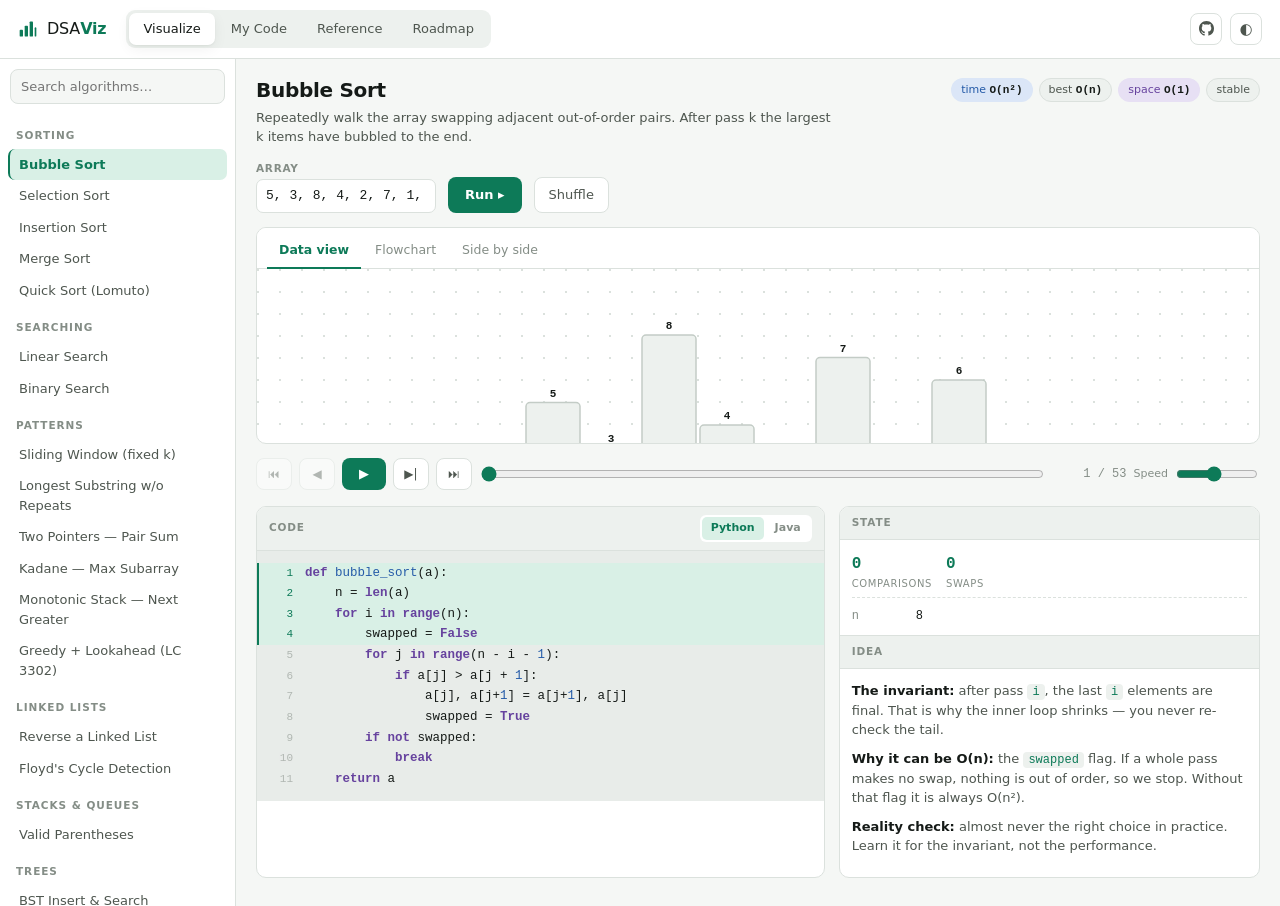
==== DSAViz.html @ 5679b0a4 "Label the flowchart with its function and add a chart picker With several functions in one program t" ====
<!doctype html>
<html lang="en">
<head>
<meta charset="utf-8">
<meta name="viewport" content="width=device-width,initial-scale=1">
<meta name="description" content="Learn data structures and algorithms by watching them run. 28 animated algorithms with synced flowcharts and side-by-side Python and Java, a dependency-ordered roadmap with 145 LeetCode problems, and a browser Python runner that steps through your own code. Free, offline, no tracking.">
<meta name="author" content="leela1836">
<meta name="theme-color" content="#0d7a58">
<meta property="og:type" content="website">
<meta property="og:title" content="DSAViz — Data Structures &amp; Algorithms Visualizer">
<meta property="og:description" content="Watch algorithms run step by step, with flowcharts synced to the code. Write Python in the browser and see your own solution execute. Free and offline.">
<meta property="og:url" content="https://leela1836.github.io/dsa-visualizer/">
<meta name="twitter:card" content="summary">
<link rel="icon" href="data:image/svg+xml,%3Csvg xmlns='http://www.w3.org/2000/svg' viewBox='0 0 24 24'%3E%3Cg fill='%230d9668'%3E%3Crect x='2' y='13' width='4' height='8' rx='1'/%3E%3Crect x='8' y='8' width='4' height='13' rx='1'/%3E%3Crect x='14' y='3' width='4' height='18' rx='1'/%3E%3Crect x='20' y='10' width='2' height='11' rx='1'/%3E%3C/g%3E%3C/svg%3E">
<title>DSAViz — Data Structures &amp; Algorithms Visualizer</title>
<style>
/* ─────────────────────────────  TOKENS  ─────────────────────────────
   Neutrals carry a faint green bias toward the accent, so the greys read
   as chosen rather than inherited. Light is the base; the two dark blocks
   below redefine ONLY tokens — never component colours — so the page holds
   in all three viewer states (explicit light, explicit dark, unstamped).   */
:root{
  --bg:#f5f7f5; --bg-2:#ffffff; --bg-3:#edf1ee; --bg-inset:#e8ece9;
  --fg:#151a17; --fg-2:#4e564f; --fg-3:#848d86;
  --line:#dbe1dd; --line-2:#c3ccc6;
  --accent:#0d7a58; --accent-2:#0a5c42; --accent-bg:#d9f0e6; --on-accent:#ffffff;
  --warn:#a56610; --warn-bg:#f8ecd6;
  --bad:#ab3a28;  --bad-bg:#f8e2dd;
  --info:#255ba8; --info-bg:#dbe6f7;
  --violet:#66429e; --violet-bg:#e7e0f4;
  --shadow:0 1px 2px rgba(18,32,25,.05),0 4px 14px rgba(18,32,25,.06);
  --mono:ui-monospace,"Cascadia Code","JetBrains Mono",Consolas,"SF Mono",monospace;
  --sans:ui-sans-serif,system-ui,"Segoe UI",Inter,Roboto,sans-serif;
  --r:10px;
}
@media (prefers-color-scheme: dark){
  :root:not([data-theme="light"]){
    --bg:#131715; --bg-2:#1b201d; --bg-3:#232a26; --bg-inset:#0f1311;
    --fg:#e6eae7; --fg-2:#a2aca6; --fg-3:#727d77;
    --line:#2e3733; --line-2:#3f4a45;
    --accent:#4ecf9e; --accent-2:#7ee0ba; --accent-bg:#12332a; --on-accent:#07130e;
    --warn:#e0a44e; --warn-bg:#3a2c14;
    --bad:#ef7f68;  --bad-bg:#3c1f18;
    --info:#7aa7f0; --info-bg:#18253d;
    --violet:#b195ef; --violet-bg:#2a2140;
    --shadow:0 1px 2px rgba(0,0,0,.35),0 4px 16px rgba(0,0,0,.3);
  }
}
:root[data-theme="dark"]{
  --bg:#131715; --bg-2:#1b201d; --bg-3:#232a26; --bg-inset:#0f1311;
  --fg:#e6eae7; --fg-2:#a2aca6; --fg-3:#727d77;
  --line:#2e3733; --line-2:#3f4a45;
  --accent:#4ecf9e; --accent-2:#7ee0ba; --accent-bg:#12332a; --on-accent:#07130e;
  --warn:#e0a44e; --warn-bg:#3a2c14;
  --bad:#ef7f68;  --bad-bg:#3c1f18;
  --info:#7aa7f0; --info-bg:#18253d;
  --violet:#b195ef; --violet-bg:#2a2140;
  --shadow:0 1px 2px rgba(0,0,0,.35),0 4px 16px rgba(0,0,0,.3);
}

*{box-sizing:border-box}
html,body{height:100%}
body{
  margin:0; background:var(--bg); color:var(--fg);
  font-family:var(--sans); font-size:14px; line-height:1.5;
  -webkit-font-smoothing:antialiased; overflow-x:hidden;
}
button{font:inherit;color:inherit}
code,pre{font-family:var(--mono)}

/* ─────────────────────────────  TOPBAR  ───────────────────────────── */
.topbar{
  display:flex; align-items:center; gap:20px;
  padding:10px 18px; background:var(--bg-2);
  border-bottom:1px solid var(--line); position:sticky; top:0; z-index:50;
}
.brand{display:flex;align-items:center;gap:9px;font-size:16px;letter-spacing:-.2px}
.brand b{color:var(--accent);font-weight:700}
.logo{width:20px;height:20px;fill:var(--accent)}
.tabs{display:flex;gap:2px;background:var(--bg-3);padding:3px;border-radius:9px}
.tab{
  border:0;background:transparent;padding:6px 14px;border-radius:7px;
  cursor:pointer;color:var(--fg-2);font-size:13px;font-weight:500;transition:.13s;
}
.tab:hover{color:var(--fg)}
.tab.is-active{background:var(--bg-2);color:var(--fg);box-shadow:var(--shadow)}
.topbar-right{margin-left:auto;display:flex;gap:8px}
.icon-btn{
  border:1px solid var(--line);background:var(--bg-2);width:32px;height:32px;
  border-radius:8px;cursor:pointer;color:var(--fg-2);font-size:15px;
  display:inline-flex;align-items:center;justify-content:center;
  text-decoration:none;flex-shrink:0;
}
.icon-btn:hover{background:var(--bg-3);color:var(--fg)}

.site-foot{
  margin-top:44px;padding-top:16px;border-top:1px solid var(--line);
  display:flex;justify-content:space-between;gap:16px;flex-wrap:wrap;
  font-size:12px;color:var(--fg-3);
}
.site-foot a{color:var(--fg-2)}
.site-foot a:hover{color:var(--accent)}

/* ─────────────────────────────  VIEWS  ───────────────────────────── */
.view{display:none}
.view.is-active{display:grid}
#view-visualize{grid-template-columns:236px minmax(0,1fr);height:calc(100vh - 53px)}
#view-mycode,#view-reference,#view-roadmap{display:none}
#view-mycode.is-active,#view-reference.is-active,#view-roadmap.is-active{
  display:block;height:calc(100vh - 53px);overflow:auto;
}

/* ─────────────────────────────  CATALOG  ───────────────────────────── */
.catalog{
  border-right:1px solid var(--line);background:var(--bg-2);
  display:flex;flex-direction:column;min-height:0;
}
.search{
  margin:10px;padding:7px 10px;border:1px solid var(--line);border-radius:8px;
  background:var(--bg);color:var(--fg);font:inherit;font-size:13px;outline:none;
}
.search:focus{border-color:var(--accent)}
.catalog-list{overflow-y:auto;padding:0 8px 20px;flex:1;min-height:0}
.cat-group{
  font-size:10.5px;text-transform:uppercase;letter-spacing:.09em;color:var(--fg-3);
  font-weight:700;padding:14px 8px 5px;
}
.cat-item{
  display:block;width:100%;text-align:left;border:0;background:transparent;
  padding:6px 9px;border-radius:7px;cursor:pointer;font-size:13px;color:var(--fg-2);
  border-left:2px solid transparent;
}
.cat-item:hover{background:var(--bg-3);color:var(--fg)}
.cat-item.is-active{background:var(--accent-bg);color:var(--accent);font-weight:600;border-left-color:var(--accent)}

/* ─────────────────────────────  WORKSPACE  ───────────────────────────── */
.workspace{display:flex;flex-direction:column;min-width:0;overflow-y:auto;padding:16px 20px 28px}
.algo-head{display:flex;align-items:flex-start;gap:16px;flex-wrap:wrap}
.algo-head-main{flex:1;min-width:220px}
.algo-head h1{margin:0;font-size:20px;letter-spacing:-.3px;font-weight:650;text-wrap:balance}
.blurb{margin:3px 0 0;color:var(--fg-2);font-size:13px;max-width:70ch}
.cx-chips{display:flex;gap:6px;flex-wrap:wrap;padding-top:3px}
.chip{
  font-size:11px;padding:3px 9px;border-radius:20px;background:var(--bg-3);
  color:var(--fg-2);border:1px solid var(--line);white-space:nowrap;
}
.chip b{color:var(--fg);font-family:var(--mono);font-weight:600}
.chip.t{background:var(--info-bg);border-color:transparent;color:var(--info)}
.chip.s{background:var(--violet-bg);border-color:transparent;color:var(--violet)}

.input-bar{display:flex;gap:12px;flex-wrap:wrap;align-items:flex-end;margin:14px 0 0}
.field{display:flex;flex-direction:column;gap:3px}
.field label{font-size:10.5px;text-transform:uppercase;letter-spacing:.07em;color:var(--fg-3);font-weight:700}
.field input,.field select{
  padding:6px 9px;border:1px solid var(--line);border-radius:7px;background:var(--bg-2);
  color:var(--fg);font:inherit;font-size:13px;font-family:var(--mono);min-width:150px;outline:none;
}
.field input:focus,.field select:focus{border-color:var(--accent)}
.ghost-btn{
  padding:7px 14px;border:1px solid var(--line);background:var(--bg-2);border-radius:8px;
  cursor:pointer;font-size:13px;color:var(--fg-2);
}
.ghost-btn:hover{background:var(--bg-3);color:var(--fg)}
.go-btn{
  padding:7px 16px;border:1px solid transparent;background:var(--accent);
  color:var(--on-accent);border-radius:8px;cursor:pointer;font-size:13px;font-weight:600;
}
.go-btn:hover{background:var(--accent-2)}

/* ─────────────────────────────  STAGE  ───────────────────────────── */
.stage-wrap{margin-top:14px;border:1px solid var(--line);border-radius:var(--r);background:var(--bg-2);overflow:hidden}
.stage-tabs{display:flex;gap:2px;padding:8px 10px 0;border-bottom:1px solid var(--line);background:var(--bg-2)}
.stage-tab{
  border:0;background:transparent;padding:5px 12px 7px;cursor:pointer;font-size:12.5px;
  color:var(--fg-3);border-bottom:2px solid transparent;margin-bottom:-1px;font-weight:500;
}
.stage-tab:hover{color:var(--fg-2)}
.stage-tab.is-active{color:var(--accent);border-bottom-color:var(--accent);font-weight:600}
.flow-pick{
  margin-left:auto;display:flex;align-items:center;gap:6px;padding-bottom:6px;
  font-size:10.5px;text-transform:uppercase;letter-spacing:.07em;color:var(--fg-3);font-weight:700;
}
.flow-pick select{
  padding:3px 8px;border:1px solid var(--line);border-radius:7px;background:var(--bg-2);
  color:var(--fg);font:inherit;font-size:12px;text-transform:none;letter-spacing:0;
  font-weight:500;font-family:var(--mono);outline:none;max-width:210px;
}
.flow-pick select:focus{border-color:var(--accent)}
.stage{
  min-height:300px;display:flex;align-items:center;justify-content:center;
  padding:18px;overflow:auto;background:
    radial-gradient(circle at 1px 1px,var(--line) 1px,transparent 0) 0 0/22px 22px;
}
.stage svg{max-width:100%;height:auto;display:block}
.stage .split{display:flex;gap:18px;width:100%;align-items:flex-start;flex-wrap:wrap}
.stage .split>*{flex:1 1 320px;min-width:0}
.note{
  padding:10px 16px;border-top:1px solid var(--line);background:var(--bg-3);
  font-size:13px;color:var(--fg-2);min-height:40px;display:flex;align-items:center;gap:8px;
}
.note b{color:var(--fg);font-weight:600}
.note code{background:var(--bg-2);padding:1px 5px;border-radius:4px;font-size:12px;color:var(--accent)}

/* ─────────────────────────────  PLAYER  ───────────────────────────── */
.player{display:flex;align-items:center;gap:7px;margin-top:12px;flex-wrap:wrap}
.pbtn{
  border:1px solid var(--line);background:var(--bg-2);border-radius:8px;
  min-width:36px;height:32px;cursor:pointer;color:var(--fg-2);font-size:12px;
}
.pbtn:hover:not(:disabled){background:var(--bg-3);color:var(--fg)}
.pbtn:disabled{opacity:.4;cursor:default}
.pbtn-primary{
  background:var(--accent);border-color:transparent;color:var(--on-accent);
  min-width:44px;font-size:13px;
}
.pbtn-primary:hover:not(:disabled){background:var(--accent-2);color:var(--on-accent)}
.scrub{flex:1;min-width:130px;accent-color:var(--accent);height:32px}
.frame-count{
  font-family:var(--mono);font-size:12px;color:var(--fg-3);
  min-width:74px;text-align:right;font-variant-numeric:tabular-nums;
}
.speed{display:flex;align-items:center;gap:6px;font-size:11px;color:var(--fg-3)}
.speed input{width:82px;accent-color:var(--accent)}

/* ─────────────────────────────  PANELS  ───────────────────────────── */
.panels{display:grid;grid-template-columns:minmax(0,1.35fr) minmax(0,1fr);gap:14px;margin-top:14px}
.panel{border:1px solid var(--line);border-radius:var(--r);background:var(--bg-2);overflow:hidden;min-width:0}
.panel-head{
  display:flex;align-items:center;justify-content:space-between;gap:10px;
  padding:8px 12px;border-bottom:1px solid var(--line);background:var(--bg-3);
  font-size:10.5px;text-transform:uppercase;letter-spacing:.08em;color:var(--fg-3);font-weight:700;
}
.panel-side .panel-head:not(:first-child){border-top:1px solid var(--line)}
.lang-switch{display:flex;gap:2px;background:var(--bg-2);padding:2px;border-radius:6px}
.lang{
  border:0;background:transparent;padding:3px 9px;border-radius:5px;cursor:pointer;
  font-size:11px;color:var(--fg-3);text-transform:none;letter-spacing:0;font-weight:600;
}
.lang.is-active{background:var(--accent-bg);color:var(--accent)}
.code{
  margin:0;padding:12px 0;font-size:12.5px;line-height:1.65;overflow-x:auto;
  max-height:400px;overflow-y:auto;background:var(--bg-inset);
}
.code-static{padding:12px;border-radius:8px;border:1px solid var(--line);max-height:none}
.cl{display:block;padding:0 14px 0 0;white-space:pre;border-left:2px solid transparent}
.cl .ln{
  display:inline-block;width:34px;text-align:right;margin-right:12px;
  color:var(--fg-3);opacity:.55;user-select:none;font-size:11px;
}
.cl.hot{background:var(--accent-bg);border-left-color:var(--accent)}
.cl.hot .ln{opacity:1;color:var(--accent)}
.tok-kw{color:var(--violet);font-weight:600}
.tok-str{color:var(--warn)}
.tok-num{color:var(--info)}
.tok-com{color:var(--fg-3);font-style:italic}
.tok-fn{color:var(--info)}

.vars{padding:10px 12px;display:flex;flex-direction:column;gap:5px;max-height:230px;overflow:auto}
.var-row{display:flex;align-items:baseline;gap:8px;font-family:var(--mono);font-size:12px}
.var-k{color:var(--fg-3);min-width:56px;flex-shrink:0}
.var-v{color:var(--fg);word-break:break-all}
.var-row.changed .var-v{background:var(--warn-bg);color:var(--warn);border-radius:4px;padding:0 4px}
.stat-grid{display:flex;gap:14px;flex-wrap:wrap;padding:2px 0 6px;border-bottom:1px dashed var(--line);margin-bottom:4px}
.stat{display:flex;flex-direction:column}
.stat-v{font-family:var(--mono);font-size:16px;font-weight:650;color:var(--accent)}
.stat-k{font-size:10px;text-transform:uppercase;letter-spacing:.06em;color:var(--fg-3)}
.explain{padding:12px;font-size:13px;color:var(--fg-2);max-height:240px;overflow:auto}
.explain p{margin:0 0 9px}
.explain b,.explain strong{color:var(--fg)}
.explain code{background:var(--bg-3);padding:1px 5px;border-radius:4px;font-size:12px;color:var(--accent)}
.explain ul{margin:0 0 9px;padding-left:18px}
.explain li{margin-bottom:3px}
.callstack{padding:10px 12px;display:flex;flex-direction:column-reverse;gap:4px;max-height:200px;overflow:auto}
.frame-row{
  font-family:var(--mono);font-size:12px;padding:4px 8px;border-radius:6px;
  background:var(--bg-3);color:var(--fg-2);border-left:2px solid var(--line);
}
.frame-row.top{background:var(--accent-bg);color:var(--accent);border-left-color:var(--accent)}

/* ─────────────────────────────  MY CODE  ───────────────────────────── */
.mycode{max-width:1180px;margin:0 auto;padding:24px 22px 60px}
.mycode-intro h1{margin:0 0 6px;font-size:24px;letter-spacing:-.4px}
.mycode-intro p{margin:0 0 20px;color:var(--fg-2);max-width:75ch}
.drop{
  border:2px dashed var(--line-2);border-radius:14px;background:var(--bg-2);
  padding:36px 20px;text-align:center;transition:.15s;
}
.drop.over{border-color:var(--accent);background:var(--accent-bg)}
.drop-icon{
  width:38px;height:38px;line-height:36px;border-radius:50%;margin:0 auto 10px;
  background:var(--accent-bg);color:var(--accent);font-size:19px;font-weight:700;
}
.drop p{margin:0 0 4px}
.muted{color:var(--fg-3);font-size:12.5px}
.link-btn{border:0;background:none;color:var(--accent);cursor:pointer;text-decoration:underline;padding:0;font-size:inherit}
.howto{margin-top:22px;border:1px solid var(--line);border-radius:var(--r);background:var(--bg-2);overflow:hidden}
.howto summary{padding:11px 15px;cursor:pointer;font-weight:600;font-size:13.5px;background:var(--bg-3);user-select:none}
.howto-body{display:grid;grid-template-columns:repeat(auto-fit,minmax(320px,1fr));gap:22px;padding:18px}
.howto-col h3{margin:0 0 8px;font-size:14px;display:flex;align-items:center;gap:8px}
.tagline{font-size:10px;text-transform:uppercase;letter-spacing:.06em;background:var(--accent-bg);color:var(--accent);padding:2px 7px;border-radius:20px;font-weight:700}
.howto-col p{margin:0 0 8px;font-size:13px;color:var(--fg-2)}
.howto-col code{background:var(--bg-3);padding:1px 5px;border-radius:4px;font-size:12px}
.mycode-stage{margin-top:24px}

/* ─────────────────────────────  PY EDITOR  ───────────────────────────── */
.src-tabs{display:flex;gap:2px;background:var(--bg-3);padding:3px;border-radius:9px;margin-bottom:16px;width:fit-content;max-width:100%;flex-wrap:wrap}
.src-tab{
  border:0;background:transparent;padding:6px 15px;border-radius:7px;cursor:pointer;
  color:var(--fg-2);font-size:13px;font-weight:500;
}
.src-tab:hover{color:var(--fg)}
.src-tab.is-active{background:var(--bg-2);color:var(--fg);box-shadow:var(--shadow)}
.src-pane{display:none}
.src-pane.is-active{display:block}

.editor-bar{display:flex;align-items:flex-end;gap:14px;flex-wrap:wrap;margin-bottom:10px}
.editor-bar-right{margin-left:auto;display:flex;align-items:center;gap:12px}
.editor-wrap{
  display:flex;border:1px solid var(--line);border-radius:var(--r);
  background:var(--bg-inset);overflow:hidden;
}
.gutter{
  padding:12px 0;background:var(--bg-3);color:var(--fg-3);text-align:right;
  font-family:var(--mono);font-size:12.5px;line-height:1.65;user-select:none;
  min-width:44px;border-right:1px solid var(--line);overflow:hidden;
  font-variant-numeric:tabular-nums;
}
.gutter span{display:block;padding:0 9px 0 8px}
.gutter span.err{background:var(--bad-bg);color:var(--bad);font-weight:700}
.editor{
  flex:1;min-width:0;border:0;outline:none;resize:vertical;
  padding:12px 14px;background:transparent;color:var(--fg);
  font-family:var(--mono);font-size:12.5px;line-height:1.65;
  min-height:290px;tab-size:4;white-space:pre;overflow:auto;
}
.py-error{
  margin-top:10px;padding:10px 14px;border-radius:var(--r);
  background:var(--bad-bg);color:var(--bad);font-size:13px;
  border-left:3px solid var(--bad);
}
.py-error b{display:block;margin-bottom:2px}
.py-error code{font-family:var(--mono);font-size:12px;background:var(--bg-2);padding:1px 5px;border-radius:4px}
.py-warn{background:var(--warn-bg);color:var(--warn);border-left-color:var(--warn)}
.subset{margin-top:16px}
.subset-body{padding:16px 18px}
.subset-body>p{margin:0 0 14px;font-size:13px;color:var(--fg-2);max-width:78ch}
.subset-cols{display:grid;grid-template-columns:repeat(auto-fit,minmax(280px,1fr));gap:24px}
.subset-cols h4{
  margin:0 0 7px;font-size:10.5px;text-transform:uppercase;letter-spacing:.08em;
  color:var(--fg-3);font-weight:800;
}
.subset-cols ul{margin:0 0 10px;padding-left:17px;display:flex;flex-direction:column;gap:4px}
.subset-cols li{font-size:12.5px;color:var(--fg-2);line-height:1.5}
.subset-cols code{background:var(--bg-3);padding:1px 5px;border-radius:4px;font-size:11.5px}
.console{
  margin:0;padding:10px 12px;background:var(--bg-inset);font-size:12px;line-height:1.5;
  max-height:150px;overflow:auto;color:var(--fg-2);white-space:pre-wrap;
}

/* ─────────────────────────────  REFERENCE  ───────────────────────────── */
.reference{max-width:1180px;margin:0 auto;padding:24px 22px 70px}
.reference h1{font-size:24px;margin:0 0 4px;letter-spacing:-.4px}
.reference h2{font-size:17px;margin:34px 0 10px;padding-bottom:6px;border-bottom:1px solid var(--line)}
.reference p.lede{color:var(--fg-2);margin:0 0 8px;max-width:78ch}
.tbl-wrap{overflow-x:auto;border:1px solid var(--line);border-radius:var(--r);background:var(--bg-2)}
table{border-collapse:collapse;width:100%;font-size:13px;min-width:520px}
th,td{padding:8px 12px;text-align:left;border-bottom:1px solid var(--line)}
th{background:var(--bg-3);font-size:10.5px;text-transform:uppercase;letter-spacing:.07em;color:var(--fg-3);font-weight:700;white-space:nowrap}
tbody tr:last-child td{border-bottom:0}
tbody tr:hover{background:var(--bg-3)}
td.mono,th.mono{font-family:var(--mono);font-size:12px}
.o1{color:var(--accent);font-weight:600}
.olog{color:var(--info);font-weight:600}
.on{color:var(--warn);font-weight:600}
.on2{color:var(--bad);font-weight:600}
.pattern-grid{display:grid;grid-template-columns:repeat(auto-fill,minmax(290px,1fr));gap:14px}
.pcard{border:1px solid var(--line);border-radius:var(--r);background:var(--bg-2);padding:14px 15px}
.pcard h3{margin:0 0 4px;font-size:14px;display:flex;align-items:center;gap:8px}
.pcard .sig{font-size:12px;color:var(--fg-2);margin:0 0 8px}
.pcard .when{font-size:12.5px;color:var(--fg-2);margin:0 0 10px}
.pcard .when b{color:var(--fg)}
.pcard .cx{font-family:var(--mono);font-size:11px;color:var(--accent);background:var(--accent-bg);padding:2px 8px;border-radius:20px;display:inline-block}
.pcard .try{border:0;background:none;color:var(--accent);cursor:pointer;font-size:12px;padding:0;text-decoration:underline;margin-top:8px;display:block}

/* ─────────────────────────────  TOAST  ───────────────────────────── */
.toast{
  position:fixed;bottom:22px;left:50%;transform:translate(-50%,20px);
  background:var(--fg);color:var(--bg);padding:9px 18px;border-radius:9px;
  font-size:13px;opacity:0;pointer-events:none;transition:.2s;z-index:200;box-shadow:var(--shadow);
}
.toast.show{opacity:1;transform:translate(-50%,0)}

/* ─────────────────────────────  ROADMAP  ───────────────────────────── */
.rm-head{display:flex;gap:28px;align-items:flex-start;flex-wrap:wrap;margin-bottom:22px}
.rm-head-main{flex:1;min-width:280px}
.rm-progress{display:flex;align-items:center;gap:12px}
.ring{
  --pct:0;
  width:76px;height:76px;border-radius:50%;flex-shrink:0;position:relative;
  background:conic-gradient(var(--accent) calc(var(--pct)*1%), var(--bg-3) 0);
  display:grid;place-items:center;
}
.ring::after{content:'';position:absolute;width:58px;height:58px;border-radius:50%;background:var(--bg)}
.ring span{
  position:relative;z-index:1;font-family:var(--mono);font-size:17px;font-weight:700;
  color:var(--accent);font-variant-numeric:tabular-nums;
}
.ring span small{font-size:10px;font-weight:600}
.rm-progress-txt{font-size:13px;color:var(--fg-2);display:flex;flex-direction:column;gap:2px}
.rm-progress-txt b{color:var(--fg);font-variant-numeric:tabular-nums}
.rm-progress-txt .link-btn{font-size:12px;text-align:left}

.rm-callout{
  display:grid;grid-template-columns:repeat(auto-fit,minmax(200px,1fr));gap:16px;
  padding:16px 18px;border:1px solid var(--line);border-left:3px solid var(--accent);
  border-radius:var(--r);background:var(--bg-2);margin-bottom:34px;
}
.rm-callout-item{display:flex;flex-direction:column;gap:1px}
.rm-callout-item b{font-family:var(--mono);font-size:17px;color:var(--accent);font-variant-numeric:tabular-nums}
.rm-callout-item span{font-size:12.5px;color:var(--fg-2)}
.rm-callout-note{grid-column:1/-1;font-size:12.5px;color:var(--fg-3);border-top:1px dashed var(--line);padding-top:12px}

.phase{margin-bottom:38px}
.phase-head{display:flex;align-items:flex-start;gap:14px;margin-bottom:10px}
.phase-mark{
  width:30px;height:30px;border-radius:9px;flex-shrink:0;display:grid;place-items:center;
  background:var(--bg-3);color:var(--fg-2);font-family:var(--mono);font-size:14px;font-weight:700;
  border:1px solid var(--line-2);
}
.phase.is-complete .phase-mark{background:var(--accent);color:var(--on-accent);border-color:transparent}
.phase-title{flex:1;min-width:0}
.phase-title h3{margin:0;font-size:17px;letter-spacing:-.2px;display:flex;align-items:center;gap:9px;flex-wrap:wrap}
.gate-flag{
  font-size:9.5px;text-transform:uppercase;letter-spacing:.09em;font-weight:800;
  background:var(--warn-bg);color:var(--warn);padding:2px 7px;border-radius:20px;
}
.phase-tag{margin:1px 0 0;font-size:12.5px;color:var(--fg-3)}
.phase-meta{display:flex;flex-direction:column;align-items:flex-end;gap:2px;flex-shrink:0}
.weeks{font-size:11.5px;color:var(--fg-2);background:var(--bg-3);padding:2px 9px;border-radius:20px;white-space:nowrap}
.phase-prog{font-family:var(--mono);font-size:11.5px;color:var(--fg-3);font-variant-numeric:tabular-nums}
.phase-prog b{color:var(--accent)}
.phase-bar{height:3px;border-radius:2px;background:var(--bg-3);overflow:hidden;margin-bottom:12px}
.phase-bar span{display:block;height:100%;background:var(--accent);border-radius:2px;transition:width .25s}
.phase-goal{margin:0 0 14px;font-size:13px;color:var(--fg-2);max-width:80ch}
.phase-goal b{color:var(--fg)}

.topic-grid{display:grid;grid-template-columns:repeat(auto-fill,minmax(330px,1fr));gap:14px}
.tcard{
  border:1px solid var(--line);border-radius:var(--r);background:var(--bg-2);
  padding:14px 15px;display:flex;flex-direction:column;gap:9px;
}
.tcard.is-done{border-color:var(--accent);background:var(--accent-bg)}
.tcard.is-done .tcard-why,.tcard.is-done .ready li{opacity:.72}
.tcard-head{display:flex;align-items:flex-start;gap:9px;cursor:pointer}
.tcard-head input{
  margin:2px 0 0;width:16px;height:16px;flex-shrink:0;accent-color:var(--accent);cursor:pointer;
}
.tcard-name{font-size:14px;font-weight:650;line-height:1.35}
.tcard.is-done .tcard-name{color:var(--accent)}
.tcard-why{margin:0;font-size:12.5px;color:var(--fg-2);line-height:1.55}
.ready{border-top:1px dashed var(--line);padding-top:9px}
.ready-label{
  font-size:9.5px;text-transform:uppercase;letter-spacing:.09em;font-weight:800;color:var(--fg-3);
  display:block;margin-bottom:4px;
}
.ready ul{margin:0;padding-left:16px;display:flex;flex-direction:column;gap:3px}
.ready li{font-size:12px;color:var(--fg-2);line-height:1.45}
.viz-chips{display:flex;gap:5px;flex-wrap:wrap}
.viz-chip{
  border:1px solid var(--accent);background:transparent;color:var(--accent);
  padding:2px 9px;border-radius:20px;font-size:11px;cursor:pointer;font-weight:600;
}
.viz-chip:hover{background:var(--accent);color:var(--on-accent)}
.tcard-ref{margin:0;font-size:11px;color:var(--fg-3);font-family:var(--mono)}

/* practice list */
.lc{border-top:1px dashed var(--line);padding-top:9px}
.lc-head{display:flex;align-items:baseline;justify-content:space-between;gap:8px;margin-bottom:5px}
.lc-head .ready-label{margin:0}
.lc-count{font-family:var(--mono);font-size:11px;color:var(--fg-3);font-variant-numeric:tabular-nums}
.lc-count b{color:var(--accent)}
.lc-list{list-style:none;margin:0;padding:0;display:flex;flex-direction:column;gap:3px}
.lc-item{display:flex;align-items:center;gap:7px;font-size:12px;line-height:1.35}
.lc-item input{width:13px;height:13px;flex-shrink:0;accent-color:var(--accent);cursor:pointer;margin:0}
.lc-item a{color:var(--fg-2);text-decoration:none;flex:1;min-width:0;overflow:hidden;text-overflow:ellipsis;white-space:nowrap}
.lc-item a:hover{color:var(--accent);text-decoration:underline}
.lc-item.is-solved a{color:var(--fg-3);text-decoration:line-through}
.lc-num{
  font-family:var(--mono);font-size:10.5px;color:var(--fg-3);margin-right:6px;
  font-variant-numeric:tabular-nums;
}
.lc-diff{
  font-size:9.5px;font-weight:800;text-transform:uppercase;letter-spacing:.05em;
  padding:1px 6px;border-radius:20px;flex-shrink:0;
}
.d-E{background:var(--accent-bg);color:var(--accent)}
.d-M{background:var(--warn-bg);color:var(--warn)}
.d-H{background:var(--bad-bg);color:var(--bad)}
.lc-tag{
  font-size:9px;font-weight:700;letter-spacing:.04em;color:var(--fg-3);
  border:1px solid var(--line-2);padding:0 5px;border-radius:20px;flex-shrink:0;
}

.lc-summary{
  display:grid;grid-template-columns:repeat(auto-fit,minmax(170px,1fr));gap:16px;
  padding:16px 18px;border:1px solid var(--line);border-radius:var(--r);
  background:var(--bg-2);margin-bottom:34px;
}
.lc-summary>div{display:flex;flex-direction:column;gap:1px}
.lc-summary b{font-family:var(--mono);font-size:17px;color:var(--accent);font-variant-numeric:tabular-nums}
.lc-summary span{font-size:12.5px;color:var(--fg-2)}
.lc-summary p{
  grid-column:1/-1;margin:0;font-size:12.5px;color:var(--fg-3);
  border-top:1px dashed var(--line);padding-top:12px;
}

.roadmap h2{margin-top:44px}
.roadmap a{color:var(--accent)}
.howuse{display:grid;grid-template-columns:repeat(auto-fit,minmax(240px,1fr));gap:14px}
.howuse-step{
  border:1px solid var(--line);border-radius:var(--r);background:var(--bg-2);
  padding:13px 15px;font-size:12.5px;color:var(--fg-2);line-height:1.55;
}
.howuse-step b{color:var(--fg);display:block;margin-bottom:3px}

/* ─────────────────────────────  A11Y  ───────────────────────────── */
:focus-visible{
  outline:2px solid var(--accent);
  outline-offset:2px;
  border-radius:6px;
}
.cat-item:focus-visible,.tab:focus-visible,.stage-tab:focus-visible{outline-offset:-2px}

@media (prefers-reduced-motion: reduce){
  *,*::before,*::after{
    animation-duration:.01ms !important;
    animation-iteration-count:1 !important;
    transition-duration:.01ms !important;
    scroll-behavior:auto !important;
  }
}

/* digits that sit in columns should not shimmy as they change */
.stat-v,.var-v,.code,td.mono,.cx-chips b{font-variant-numeric:tabular-nums}

/* ─────────────────────────────  RESPONSIVE  ───────────────────────────── */
@media (max-width:900px){
  #view-visualize{grid-template-columns:1fr;height:auto}
  .catalog{border-right:0;border-bottom:1px solid var(--line);max-height:190px}
  .panels{grid-template-columns:1fr}
  .workspace{overflow:visible}
  #view-mycode.is-active,#view-reference.is-active{height:auto}
  .topbar{gap:10px;padding:9px 12px}
  .brand span{display:none}
}

</style>
</head>
<body>

<header class="topbar">
  <div class="brand">
    <svg class="logo" viewBox="0 0 24 24" aria-hidden="true">
      <rect x="2"  y="13" width="4" height="8"  rx="1"/>
      <rect x="8"  y="8"  width="4" height="13" rx="1"/>
      <rect x="14" y="3"  width="4" height="18" rx="1"/>
      <rect x="20" y="10" width="2" height="11" rx="1"/>
    </svg>
    <span>DSA<b>Viz</b></span>
  </div>
  <nav class="tabs" role="tablist">
    <button class="tab is-active" data-view="visualize" role="tab">Visualize</button>
    <button class="tab" data-view="mycode" role="tab">My Code</button>
    <button class="tab" data-view="reference" role="tab">Reference</button>
    <button class="tab" data-view="roadmap" role="tab">Roadmap</button>
  </nav>
  <div class="topbar-right">
    <a class="icon-btn" href="https://github.com/leela1836/dsa-visualizer"
       target="_blank" rel="noopener" title="Source on GitHub" aria-label="Source on GitHub">
      <svg viewBox="0 0 16 16" width="15" height="15" fill="currentColor" aria-hidden="true">
        <path d="M8 0C3.58 0 0 3.58 0 8c0 3.54 2.29 6.53 5.47 7.59.4.07.55-.17.55-.38
        0-.19-.01-.82-.01-1.49-2.01.37-2.53-.49-2.69-.94-.09-.23-.48-.94-.82-1.13-.28-.15-.68-.52-.01-.53.63-.01
        1.08.58 1.23.82.72 1.21 1.87.87 2.33.66.07-.52.28-.87.51-1.07-1.78-.2-3.64-.89-3.64-3.95
        0-.87.31-1.59.82-2.15-.08-.2-.36-1.02.08-2.12 0 0 .67-.21 2.2.82.64-.18 1.32-.27
        2-.27s1.36.09 2 .27c1.53-1.04 2.2-.82 2.2-.82.44 1.1.16 1.92.08 2.12.51.56.82 1.27.82
        2.15 0 3.07-1.87 3.75-3.65 3.95.29.25.54.73.54 1.48 0 1.07-.01 1.93-.01 2.2 0
        .21.15.46.55.38A8.01 8.01 0 0 0 16 8c0-4.42-3.58-8-8-8z"/>
      </svg>
    </a>
    <button id="themeBtn" class="icon-btn" title="Toggle theme" aria-label="Toggle theme">◐</button>
  </div>
</header>

<!-- ══════════════════════════ VISUALIZE ══════════════════════════ -->
<main id="view-visualize" class="view is-active">
  <aside class="catalog" id="catalog">
    <input id="catalogSearch" class="search" type="search" placeholder="Search algorithms…" autocomplete="off">
    <div id="catalogList" class="catalog-list"></div>
  </aside>

  <section class="workspace">
    <div class="algo-head">
      <div class="algo-head-main">
        <h1 id="algoName">—</h1>
        <p id="algoBlurb" class="blurb"></p>
      </div>
      <div id="algoCx" class="cx-chips"></div>
    </div>

    <div id="inputBar" class="input-bar"></div>

    <div class="stage-wrap">
      <div class="stage-tabs" id="stageTabs">
        <button class="stage-tab is-active" data-mode="data">Data view</button>
        <button class="stage-tab" data-mode="flow">Flowchart</button>
        <button class="stage-tab" data-mode="both">Side by side</button>
      </div>
      <div id="stage" class="stage"></div>
      <div id="note" class="note"></div>
    </div>

    <div class="player">
      <button id="btnFirst" class="pbtn" title="First frame (Home)">⏮</button>
      <button id="btnPrev"  class="pbtn" title="Step back (←)">◀</button>
      <button id="btnPlay"  class="pbtn pbtn-primary" title="Play / Pause (Space)">▶</button>
      <button id="btnNext"  class="pbtn" title="Step forward (→)">▶|</button>
      <button id="btnLast"  class="pbtn" title="Last frame (End)">⏭</button>
      <input id="scrub" class="scrub" type="range" min="0" max="0" value="0" step="1" aria-label="Timeline">
      <span id="frameCount" class="frame-count">0 / 0</span>
      <label class="speed">
        <span>Speed</span>
        <input id="speed" type="range" min="1" max="12" value="6" aria-label="Speed">
      </label>
    </div>

    <div class="panels">
      <div class="panel panel-code">
        <div class="panel-head">
          <span>Code</span>
          <div class="lang-switch" id="langSwitch">
            <button class="lang is-active" data-lang="python">Python</button>
            <button class="lang" data-lang="java">Java</button>
          </div>
        </div>
        <pre id="codeBox" class="code"></pre>
      </div>
      <div class="panel panel-side">
        <div class="panel-head"><span>State</span></div>
        <div id="varsBox" class="vars"></div>
        <div class="panel-head"><span>Idea</span></div>
        <div id="explainBox" class="explain"></div>
      </div>
    </div>
  </section>
</main>

<!-- ══════════════════════════ MY CODE ══════════════════════════ -->
<main id="view-mycode" class="view">
  <section class="mycode">
    <div class="mycode-intro">
      <h1>Visualize your own code</h1>
      <p>Write Python straight into the editor and press Run — it executes here in the browser, one statement at a time, with your variables and data structures drawn live. For real CPython or for Java, use the tracers and drop the trace file instead.</p>
    </div>

    <div class="src-tabs" id="srcTabs">
      <button class="src-tab is-active" data-src="write">Write &amp; run Python</button>
      <button class="src-tab" data-src="load">Load a trace file</button>
    </div>

    <!-- ── write & run ── -->
    <div class="src-pane is-active" id="pane-write">
      <div class="editor-bar">
        <label class="field">
          <span>Start from</span>
          <select id="pyExample"></select>
        </label>
        <div class="editor-bar-right">
          <span class="muted" id="pyHint">Ctrl+Enter to run</span>
          <button class="go-btn" id="pyRun">Run ▸</button>
        </div>
      </div>
      <div class="editor-wrap">
        <div class="gutter" id="pyGutter" aria-hidden="true"></div>
        <textarea id="pyCode" class="editor" spellcheck="false" autocomplete="off"
          autocapitalize="off" autocorrect="off" wrap="off"
          aria-label="Python source code"></textarea>
      </div>
      <div class="py-error" id="pyError" hidden></div>
      <details class="howto subset">
        <summary>What this interpreter supports</summary>
        <div class="subset-body" id="subsetBody"></div>
      </details>
    </div>

    <!-- ── load a trace ── -->
    <div class="src-pane" id="pane-load">
    <div class="drop" id="drop">
      <div class="drop-inner">
        <div class="drop-icon">↓</div>
        <p><b>Drop <code>trace.json</code> here</b> or <button id="pickBtn" class="link-btn">choose a file</button></p>
        <p class="muted">Nothing is uploaded. Everything runs in your browser.</p>
      </div>
      <input id="fileInput" type="file" accept=".json,application/json" hidden>
    </div>

    <details class="howto" open>
      <summary>How to generate a trace</summary>
      <div class="howto-body">
        <div class="howto-col">
          <h3>Python <span class="tagline">fully automatic</span></h3>
          <p>Put <code>dsaviz.py</code> next to your script, then:</p>
<pre class="code code-static">from dsaviz import trace

def bubble(a):
    for i in range(len(a)):
        for j in range(len(a) - i - 1):
            if a[j] &gt; a[j+1]:
                a[j], a[j+1] = a[j+1], a[j]
    return a

trace(bubble, [5, 3, 8, 4, 2])          # writes trace.json</pre>
          <p class="muted">Every line executed is captured automatically via <code>sys.settrace</code> — locals, call stack, and depth. Lists render as bars, 2-D lists as DP tables, node objects as trees or linked lists.</p>
        </div>
        <div class="howto-col">
          <h3>Java <span class="tagline">explicit snapshots</span></h3>
          <p>Put <code>DsaViz.java</code> in your folder, then:</p>
<pre class="code code-static">static void bubble(int[] a) {
  for (int i = 0; i &lt; a.length; i++)
    for (int j = 0; j &lt; a.length-i-1; j++) {
      DsaViz.watch("a", a).watch("i", i).watch("j", j);
      DsaViz.step(4, "compare " + a[j] + " vs " + a[j+1]);
      if (a[j] &gt; a[j+1]) { int t=a[j]; a[j]=a[j+1]; a[j+1]=t; }
    }
}

public static void main(String[] x) {
  DsaViz.begin("Bubble.java");
  bubble(new int[]{5,3,8,4,2});
  DsaViz.save("trace.json");
}</pre>
          <p class="muted">Java has no portable line-hook, so you mark the interesting moments yourself. One <code>step()</code> call per frame.</p>
        </div>
      </div>
    </details>
    </div>

    <div id="mycodeStageWrap" class="mycode-stage" hidden>
      <div class="algo-head">
        <div class="algo-head-main">
          <h1 id="mcName">Trace</h1>
          <p id="mcBlurb" class="blurb"></p>
        </div>
        <button id="mcClear" class="ghost-btn">Load another</button>
      </div>
      <div class="stage-wrap">
        <div class="stage-tabs" id="mcStageTabs">
          <button class="stage-tab is-active" data-mode="data">Data view</button>
          <button class="stage-tab" data-mode="flow">Flowchart</button>
          <button class="stage-tab" data-mode="both">Side by side</button>
          <label class="flow-pick" id="mcFlowPick" hidden>
            <span>Chart</span>
            <select id="mcFlowFn" aria-label="Which function's flowchart to show"></select>
          </label>
        </div>
        <div id="mcStage" class="stage"></div>
        <div id="mcNote" class="note"></div>
      </div>
      <div class="player">
        <button id="mcFirst" class="pbtn">⏮</button>
        <button id="mcPrev"  class="pbtn">◀</button>
        <button id="mcPlay"  class="pbtn pbtn-primary">▶</button>
        <button id="mcNext"  class="pbtn">▶|</button>
        <button id="mcLast"  class="pbtn">⏭</button>
        <input id="mcScrub" class="scrub" type="range" min="0" max="0" value="0" step="1">
        <span id="mcCount" class="frame-count">0 / 0</span>
        <label class="speed"><span>Speed</span><input id="mcSpeed" type="range" min="1" max="12" value="6"></label>
      </div>
      <div class="panels">
        <div class="panel panel-code">
          <div class="panel-head"><span id="mcSrcName">Source</span></div>
          <pre id="mcCode" class="code"></pre>
        </div>
        <div class="panel panel-side">
          <div class="panel-head"><span>Variables</span></div>
          <div id="mcVars" class="vars"></div>
          <div class="panel-head"><span>Call stack</span></div>
          <div id="mcStack" class="callstack"></div>
          <div class="panel-head" id="mcOutHead" hidden><span>Output</span></div>
          <pre id="mcOut" class="console" hidden></pre>
        </div>
      </div>
    </div>
  </section>
</main>

<!-- ══════════════════════════ REFERENCE ══════════════════════════ -->
<main id="view-reference" class="view">
  <section class="reference" id="referenceBody"></section>
</main>

<!-- ══════════════════════════ ROADMAP ══════════════════════════ -->
<main id="view-roadmap" class="view">
  <section class="reference roadmap" id="roadmapBody"></section>
</main>

<div id="toast" class="toast"></div>

<script>
/* ══════════════════════════════════════════════════════════════════════
   DSAViz — core: registry, code rendering, frame player
   ══════════════════════════════════════════════════════════════════════ */
const DSA = {
  algos: {},
  order: [],
  register(def){
    if (DSA.algos[def.id]) console.warn('duplicate algo id', def.id);
    DSA.algos[def.id] = def;
    DSA.order.push(def.id);
  },
  get(id){ return DSA.algos[id]; }
};

/* ─────────────────────────────  DOM helpers  ───────────────────────────── */
const $  = (s, r) => (r || document).querySelector(s);
const $$ = (s, r) => Array.from((r || document).querySelectorAll(s));
const esc = s => String(s).replace(/[&<>"]/g, c => ({'&':'&amp;','<':'&lt;','>':'&gt;','"':'&quot;'}[c]));

function toast(msg, ms){
  const t = $('#toast');
  t.textContent = msg;
  t.classList.add('show');
  clearTimeout(toast._t);
  toast._t = setTimeout(() => t.classList.remove('show'), ms || 2200);
}

/* ─────────────────────────────  input parsing  ───────────────────────────── */
function parseNums(s, fallback){
  const out = String(s).split(/[\s,]+/).filter(Boolean).map(Number).filter(n => !Number.isNaN(n));
  return out.length ? out : (fallback || []);
}
function clampArr(a, max){ return a.length > max ? a.slice(0, max) : a; }

/* ══════════════════════════════════════════════════════════════════════
   CODE PANEL
   A source line may end with " §tag" — the tag is stripped from display
   and used to highlight that line when the current frame carries it.
   Multiple tags: " §tag1,tag2"
   ══════════════════════════════════════════════════════════════════════ */
function parseCode(src){
  return String(src).replace(/^\n/, '').replace(/\s+$/, '').split('\n').map(raw => {
    const m = raw.match(/\s+§([\w,.-]+)\s*$/);
    return {
      text: m ? raw.slice(0, m.index) : raw,
      tags: m ? m[1].split(',') : []
    };
  });
}

const KW = {
  python: 'def return if elif else for while in range len not and or None True False break continue class self import from as with try except raise yield lambda global nonlocal pass is del assert',
  java:   'public private protected static void int long double float boolean char String return if else for while new class this null true false break continue import package final abstract extends implements try catch throw throws interface enum instanceof do switch case default'
};
const KWSET = {
  python: new Set(KW.python.split(' ')),
  java:   new Set(KW.java.split(' '))
};

function highlight(text, lang){
  const set = KWSET[lang] || KWSET.python;
  const re = /(#[^\n]*|\/\/[^\n]*)|("(?:[^"\\]|\\.)*"|'(?:[^'\\]|\\.)*')|(\b\d+\.?\d*\b)|([A-Za-z_]\w*)/g;
  let out = '', last = 0, m;
  while ((m = re.exec(text)) !== null){
    out += esc(text.slice(last, m.index));
    if (m[1])      out += '<span class="tok-com">' + esc(m[1]) + '</span>';
    else if (m[2]) out += '<span class="tok-str">' + esc(m[2]) + '</span>';
    else if (m[3]) out += '<span class="tok-num">' + esc(m[3]) + '</span>';
    else {
      const w = m[4];
      if (set.has(w))                              out += '<span class="tok-kw">' + esc(w) + '</span>';
      else if (text[re.lastIndex] === '(')         out += '<span class="tok-fn">' + esc(w) + '</span>';
      else                                          out += esc(w);
    }
    last = re.lastIndex;
  }
  return out + esc(text.slice(last));
}

/** Render parsed code. `hot` = Set of active tags, or a 1-based line number. */
function renderCode(el, lines, hot, lang){
  const isNum = typeof hot === 'number';
  const tags = hot instanceof Set ? hot : new Set(hot ? (Array.isArray(hot) ? hot : [hot]) : []);
  el.innerHTML = lines.map((l, i) => {
    const on = isNum ? (i + 1 === hot) : l.tags.some(t => tags.has(t));
    return '<span class="cl' + (on ? ' hot' : '') + '">' +
           '<span class="ln">' + (i + 1) + '</span>' + highlight(l.text, lang) + '</span>';
  }).join('');
  const hotEl = el.querySelector('.cl.hot');
  if (hotEl){
    const top = hotEl.offsetTop - el.clientHeight / 2 + hotEl.offsetHeight / 2;
    el.scrollTo({ top: Math.max(0, top), behavior: 'smooth' });
  }
}

/* ══════════════════════════════════════════════════════════════════════
   PLAYER — collects frames from a generator, then scrubs through them
   ══════════════════════════════════════════════════════════════════════ */
const MAX_FRAMES = 6000;

class Player {
  constructor(ui, onFrame){
    this.ui = ui;              // {play,prev,next,first,last,scrub,count,speed}
    this.onFrame = onFrame;
    this.frames = [];
    this.i = 0;
    this.timer = null;
    this.playing = false;
    this.bind();
  }
  bind(){
    const u = this.ui;
    u.play .addEventListener('click', () => this.toggle());
    u.prev .addEventListener('click', () => { this.pause(); this.go(this.i - 1); });
    u.next .addEventListener('click', () => { this.pause(); this.go(this.i + 1); });
    u.first.addEventListener('click', () => { this.pause(); this.go(0); });
    u.last .addEventListener('click', () => { this.pause(); this.go(this.frames.length - 1); });
    u.scrub.addEventListener('input', e => { this.pause(); this.go(+e.target.value); });
    u.speed.addEventListener('input', () => { if (this.playing){ this.pause(); this.play(); } });
  }
  load(frames){
    this.pause();
    this.frames = frames;
    this.ui.scrub.max = Math.max(0, frames.length - 1);
    this.go(0);
  }
  delay(){
    const v = +this.ui.speed.value;                 // 1..12
    return Math.round(1100 * Math.pow(0.72, v - 1)); // 1100ms → ~24ms
  }
  go(i){
    if (!this.frames.length) return;
    this.i = Math.max(0, Math.min(this.frames.length - 1, i));
    this.ui.scrub.value = this.i;
    this.ui.count.textContent = (this.i + 1) + ' / ' + this.frames.length;
    this.ui.prev.disabled = this.ui.first.disabled = this.i === 0;
    this.ui.next.disabled = this.ui.last.disabled  = this.i === this.frames.length - 1;
    this.onFrame(this.frames[this.i], this.i, this.frames);
  }
  toggle(){ this.playing ? this.pause() : this.play(); }
  play(){
    if (!this.frames.length) return;
    if (this.i >= this.frames.length - 1) this.go(0);
    this.playing = true;
    this.ui.play.textContent = '❚❚';
    const tick = () => {
      if (!this.playing) return;
      if (this.i >= this.frames.length - 1){ this.pause(); return; }
      this.go(this.i + 1);
      this.timer = setTimeout(tick, this.delay());
    };
    this.timer = setTimeout(tick, this.delay());
  }
  pause(){
    this.playing = false;
    this.ui.play.textContent = '▶';
    clearTimeout(this.timer);
  }
}

/** Drain a generator into a frame array, with a hard cap. */
function collect(gen){
  const frames = [];
  let n = 0;
  for (const f of gen){
    frames.push(f);
    if (++n >= MAX_FRAMES){
      frames.push({ ...frames[frames.length - 1], note: '⚠ Frame limit reached — try a smaller input.' });
      break;
    }
  }
  return frames;
}

/** Deep-ish clone so frames don't share mutable state with the algorithm. */
const snap = v => (v == null ? v : JSON.parse(JSON.stringify(v)));

/* ══════════════════════════════════════════════════════════════════════
   DSAViz — renderers.  Every view is plain SVG using CSS custom properties
   for colour, so light/dark theming is automatic.
   ══════════════════════════════════════════════════════════════════════ */
const SVGNS = 'http://www.w3.org/2000/svg';
let _uid = 0;

function S(tag, attrs, text){
  const e = document.createElementNS(SVGNS, tag);
  if (attrs) for (const k in attrs) if (attrs[k] != null) e.setAttribute(k, attrs[k]);
  if (text != null) e.textContent = text;
  return e;
}
function mkSvg(w, h){
  const s = S('svg', { viewBox: '0 0 ' + w + ' ' + h, width: w, height: h,
                       'font-family': 'ui-sans-serif, system-ui, sans-serif' });
  s.style.maxWidth = '100%'; s.style.height = 'auto';
  return s;
}
function defsArrow(svg, color, id){
  const defs = S('defs');
  const m = S('marker', { id: id, viewBox: '0 0 10 10', refX: 9, refY: 5,
                          markerWidth: 6, markerHeight: 6, orient: 'auto-start-reverse' });
  m.appendChild(S('path', { d: 'M 0 1 L 9 5 L 0 9 z', fill: color }));
  defs.appendChild(m); svg.appendChild(defs);
  return 'url(#' + id + ')';
}

/* mark → colours */
const MK = {
  base:  { f:'var(--bg-3)',      s:'var(--line-2)',  t:'var(--fg)'      },
  cmp:   { f:'var(--info-bg)',   s:'var(--info)',    t:'var(--info)'    },
  swap:  { f:'var(--warn-bg)',   s:'var(--warn)',    t:'var(--warn)'    },
  done:  { f:'var(--accent-bg)', s:'var(--accent)',  t:'var(--accent)'  },
  cur:   { f:'var(--accent)',    s:'var(--accent)',  t:'var(--bg-2)'    },
  pivot: { f:'var(--violet-bg)', s:'var(--violet)',  t:'var(--violet)'  },
  bad:   { f:'var(--bad-bg)',    s:'var(--bad)',     t:'var(--bad)'     },
  dim:   { f:'var(--bg-inset)',  s:'var(--line)',    t:'var(--fg-3)'    },
  win:   { f:'var(--accent-bg)', s:'var(--line-2)',  t:'var(--fg)'      }
};
const mk = m => MK[m] || MK.base;

function wrapText(str, per){
  const words = String(str).split(/\s+/), out = []; let cur = '';
  for (const w of words){
    if (cur && (cur + ' ' + w).length > per){ out.push(cur); cur = w; }
    else cur = cur ? cur + ' ' + w : w;
  }
  if (cur) out.push(cur);
  return out;
}

/* ═════════════════════════════  ARRAY  ═════════════════════════════ */
function renderArray(d){
  const vals = d.values || [];
  const n = vals.length || 1;
  const numeric = vals.every(v => typeof v === 'number');
  const cells = d.mode === 'cells' || !numeric;

  const cw   = Math.max(26, Math.min(cells ? 48 : 54, Math.floor(880 / n)));
  const gap  = n > 30 ? 2 : 4;
  const padL = 26, padT = d.pointers ? 46 : 18;
  const barH = cells ? 46 : 180;
  const idxH = 22;
  const W = padL * 2 + n * (cw + gap), H = padT + barH + idxH + 26;
  const svg = mkSvg(W, H);
  const ax  = defsArrow(svg, 'var(--accent)', 'ar' + (++_uid));

  const finite = vals.filter(v => typeof v === 'number' && isFinite(v));
  const maxV = Math.max(1, ...finite.map(Math.abs));
  const hasNeg = finite.some(v => v < 0);
  const zeroY = padT + (hasNeg ? barH / 2 : barH);

  /* sliding-window band */
  (d.windows || []).forEach(w => {
    const x1 = padL + w.lo * (cw + gap) - gap / 2;
    const x2 = padL + (w.hi + 1) * (cw + gap) - gap / 2;
    svg.appendChild(S('rect', { x:x1, y:padT - 8, width:Math.max(0, x2 - x1), height:barH + 16,
      rx:8, fill:'var(--accent-bg)', opacity:.55, stroke:'var(--accent)',
      'stroke-dasharray':'4 3', 'stroke-opacity':.6 }));
    if (w.label) svg.appendChild(S('text', { x:(x1 + x2) / 2, y:padT - 14, 'text-anchor':'middle',
      'font-size':11, 'font-weight':600, fill:'var(--accent)' }, w.label));
  });

  vals.forEach((v, i) => {
    const c = mk((d.marks || {})[i]);
    const x = padL + i * (cw + gap);
    if (cells){
      svg.appendChild(S('rect', { x, y:padT, width:cw, height:barH, rx:7,
        fill:c.f, stroke:c.s, 'stroke-width':1.6 }));
      svg.appendChild(S('text', { x:x + cw/2, y:padT + barH/2, 'text-anchor':'middle',
        'dominant-baseline':'central', 'font-size':Math.min(16, cw*0.42),
        'font-weight':600, fill:c.t, 'font-family':'ui-monospace,monospace' }, String(v)));
    } else {
      const h = Math.max(3, Math.abs(v) / maxV * (hasNeg ? barH/2 : barH) - 2);
      const y = v < 0 ? zeroY : zeroY - h;
      svg.appendChild(S('rect', { x, y, width:cw, height:h, rx:4, fill:c.f, stroke:c.s, 'stroke-width':1.5 }));
      if (cw >= 22) svg.appendChild(S('text', { x:x + cw/2, y: v < 0 ? y + h + 12 : y - 6,
        'text-anchor':'middle', 'font-size':11, 'font-weight':600, fill:c.t,
        'font-family':'ui-monospace,monospace' }, String(v)));
    }
    if (d.showIndex !== false && cw >= 20)
      svg.appendChild(S('text', { x:x + cw/2, y:padT + barH + 14, 'text-anchor':'middle',
        'font-size':10, fill:'var(--fg-3)', 'font-family':'ui-monospace,monospace' }, i));
  });

  if (hasNeg) svg.appendChild(S('line', { x1:padL - 6, y1:zeroY, x2:W - padL + 6, y2:zeroY,
    stroke:'var(--line-2)', 'stroke-dasharray':'3 3' }));

  /* pointer flags above */
  const ptrs = d.pointers || {};
  const byIdx = {};
  Object.keys(ptrs).forEach(k => {
    const i = ptrs[k]; if (i == null || i < 0 || i >= n) return;
    (byIdx[i] = byIdx[i] || []).push(k);
  });
  Object.keys(byIdx).forEach(i => {
    const x = padL + (+i) * (cw + gap) + cw / 2;
    const label = byIdx[i].join(',');
    svg.appendChild(S('line', { x1:x, y1:padT - 30, x2:x, y2:padT - 8,
      stroke:'var(--accent)', 'stroke-width':1.6, 'marker-end':ax }));
    svg.appendChild(S('text', { x, y:padT - 34, 'text-anchor':'middle', 'font-size':11.5,
      'font-weight':700, fill:'var(--accent)', 'font-family':'ui-monospace,monospace' }, label));
  });

  /* out-of-range pointers shown as a caption */
  const off = Object.keys(ptrs).filter(k => ptrs[k] != null && (ptrs[k] < 0 || ptrs[k] >= n));
  if (off.length) svg.appendChild(S('text', { x:padL, y:H - 6, 'font-size':11, fill:'var(--fg-3)',
    'font-family':'ui-monospace,monospace' }, off.map(k => k + '=' + ptrs[k] + ' (outside)').join('   ')));

  return wrapTitled(svg, d.title);
}

/* ═════════════════════════════  LINKED LIST / STACK / QUEUE  ═════════════════════════════ */
function renderList(d){
  const nodes = d.nodes || [];
  const vert = d.orient === 'v';
  const bw = 62, bh = 38, gapN = vert ? 10 : 40;
  const padX = 30, padT = 46;
  const W = vert ? 320 : padX * 2 + Math.max(1, nodes.length) * (bw + gapN) + 40;
  const H = vert ? padT + Math.max(1, nodes.length) * (bh + gapN) + 30 : padT + bh + 64;
  const svg = mkSvg(Math.max(W, 260), Math.max(H, 150));
  const ar  = defsArrow(svg, 'var(--fg-3)', 'lr' + (++_uid));
  const ap  = defsArrow(svg, 'var(--accent)', 'lp' + (++_uid));

  if (!nodes.length){
    svg.appendChild(S('text', { x:(Math.max(W,260))/2, y:80, 'text-anchor':'middle',
      'font-size':13, fill:'var(--fg-3)' }, d.emptyLabel || 'empty'));
    return wrapTitled(svg, d.title);
  }

  const pos = i => vert
    ? { x: 110, y: padT + i * (bh + gapN) }
    : { x: padX + i * (bw + gapN), y: padT };

  nodes.forEach((nd, i) => {
    const c = mk((d.marks || {})[i] || nd.mark);
    const p = pos(i);
    svg.appendChild(S('rect', { x:p.x, y:p.y, width:bw, height:bh, rx:7,
      fill:c.f, stroke:c.s, 'stroke-width':1.7 }));
    svg.appendChild(S('text', { x:p.x + bw/2, y:p.y + bh/2, 'text-anchor':'middle',
      'dominant-baseline':'central', 'font-size':14, 'font-weight':600, fill:c.t,
      'font-family':'ui-monospace,monospace' }, String(nd.val != null ? nd.val : nd)));

    if (i < nodes.length - 1 && d.links !== false && !vert){
      svg.appendChild(S('line', { x1:p.x + bw + 4, y1:p.y + bh/2, x2:p.x + bw + gapN - 6,
        y2:p.y + bh/2, stroke:'var(--fg-3)', 'stroke-width':1.6, 'marker-end':ar }));
    }
  });

  /* null terminator */
  if (!vert && d.links !== false && !d.cycle){
    const p = pos(nodes.length - 1);
    svg.appendChild(S('line', { x1:p.x + bw + 4, y1:p.y + bh/2, x2:p.x + bw + 26, y2:p.y + bh/2,
      stroke:'var(--fg-3)', 'stroke-width':1.6, 'marker-end':ar }));
    svg.appendChild(S('text', { x:p.x + bw + 42, y:p.y + bh/2, 'text-anchor':'middle',
      'dominant-baseline':'central', 'font-size':12, fill:'var(--fg-3)',
      'font-family':'ui-monospace,monospace' }, '∅'));
  }

  /* cycle back-edge */
  if (d.cycle){
    const a = pos(nodes.length - 1), b = pos(d.cycle.to);
    const ax1 = a.x + bw/2, ay = a.y + bh, bx = b.x + bw/2, by = b.y + bh;
    const dip = by + 34;
    svg.appendChild(S('path', { d:'M ' + ax1 + ' ' + ay + ' L ' + ax1 + ' ' + dip +
      ' L ' + bx + ' ' + dip + ' L ' + bx + ' ' + (by + 3),
      fill:'none', stroke:'var(--bad)', 'stroke-width':1.8, 'marker-end':defsArrow(svg,'var(--bad)','cy'+(++_uid)) }));
    svg.appendChild(S('text', { x:(ax1 + bx)/2, y:dip + 14, 'text-anchor':'middle',
      'font-size':11, fill:'var(--bad)', 'font-weight':600 }, 'cycle'));
  }

  /* pointers */
  const ptrs = d.pointers || {};
  const byIdx = {};
  Object.keys(ptrs).forEach(k => { const i = ptrs[k];
    if (i == null || i < 0 || i >= nodes.length) return; (byIdx[i] = byIdx[i] || []).push(k); });
  Object.keys(byIdx).forEach(i => {
    const p = pos(+i), label = byIdx[i].join('/');
    if (vert){
      svg.appendChild(S('line', { x1:p.x - 34, y1:p.y + bh/2, x2:p.x - 6, y2:p.y + bh/2,
        stroke:'var(--accent)', 'stroke-width':1.6, 'marker-end':ap }));
      svg.appendChild(S('text', { x:p.x - 40, y:p.y + bh/2, 'text-anchor':'end',
        'dominant-baseline':'central', 'font-size':11.5, 'font-weight':700,
        fill:'var(--accent)', 'font-family':'ui-monospace,monospace' }, label));
    } else {
      svg.appendChild(S('line', { x1:p.x + bw/2, y1:p.y - 28, x2:p.x + bw/2, y2:p.y - 6,
        stroke:'var(--accent)', 'stroke-width':1.6, 'marker-end':ap }));
      svg.appendChild(S('text', { x:p.x + bw/2, y:p.y - 32, 'text-anchor':'middle',
        'font-size':11.5, 'font-weight':700, fill:'var(--accent)',
        'font-family':'ui-monospace,monospace' }, label));
    }
  });

  /* side labels for stack/queue ends */
  (d.ends || []).forEach(e => {
    const p = pos(e.i); if (!p) return;
    svg.appendChild(S('text', { x:vert ? p.x + bw + 12 : p.x + bw/2,
      y:vert ? p.y + bh/2 : p.y + bh + 16,
      'text-anchor':vert ? 'start' : 'middle', 'dominant-baseline':vert ? 'central' : 'auto',
      'font-size':11, 'font-weight':600, fill:'var(--fg-3)' }, e.label));
  });

  return wrapTitled(svg, d.title);
}

/* ═════════════════════════════  BINARY TREE  ═════════════════════════════ */
function renderTree(d){
  const N = d.nodes || {};
  if (d.root == null || !N[d.root]){
    const svg = mkSvg(300, 120);
    svg.appendChild(S('text', { x:150, y:60, 'text-anchor':'middle', 'font-size':13,
      fill:'var(--fg-3)' }, d.emptyLabel || 'empty tree'));
    return wrapTitled(svg, d.title);
  }
  /* in-order x assignment */
  const xs = {}, ds = {}; let col = 0, maxD = 0;
  (function walk(id, dep){
    if (id == null || !N[id]) return;
    walk(N[id].l, dep + 1);
    xs[id] = col++; ds[id] = dep; maxD = Math.max(maxD, dep);
    walk(N[id].r, dep + 1);
  })(d.root, 0);

  const ids  = Object.keys(xs);
  const R    = 20;
  const colW = Math.max(46, Math.min(78, Math.floor(900 / Math.max(1, col))));
  const rowH = 74, padX = 34, padT = 30;
  const W = padX * 2 + Math.max(1, col) * colW;
  const H = padT * 2 + (maxD + 1) * rowH;
  const svg = mkSvg(W, H);
  const cx = id => padX + xs[id] * colW + colW / 2;
  const cy = id => padT + ds[id] * rowH + R;

  ids.forEach(id => {
    ['l','r'].forEach(side => {
      const ch = N[id][side];
      if (ch == null || xs[ch] == null) return;
      const em = (d.edgeMarks || {})[id + '>' + ch];
      svg.appendChild(S('line', { x1:cx(id), y1:cy(id) + R - 2, x2:cx(ch), y2:cy(ch) - R + 2,
        stroke: em ? mk(em).s : 'var(--line-2)', 'stroke-width': em ? 2.6 : 1.6 }));
    });
  });
  ids.forEach(id => {
    const c = mk((d.marks || {})[id]);
    svg.appendChild(S('circle', { cx:cx(id), cy:cy(id), r:R, fill:c.f, stroke:c.s, 'stroke-width':2 }));
    svg.appendChild(S('text', { x:cx(id), y:cy(id), 'text-anchor':'middle', 'dominant-baseline':'central',
      'font-size':13, 'font-weight':600, fill:c.t, 'font-family':'ui-monospace,monospace' },
      String(N[id].v != null ? N[id].v : id)));
    const lb = (d.labels || {})[id];
    if (lb) svg.appendChild(S('text', { x:cx(id), y:cy(id) + R + 12, 'text-anchor':'middle',
      'font-size':10.5, fill:'var(--fg-3)', 'font-family':'ui-monospace,monospace' }, lb));
  });
  return wrapTitled(svg, d.title);
}

/* ═════════════════════════════  GRAPH  ═════════════════════════════ */
function renderGraph(d){
  const nodes = d.nodes || [], edges = d.edges || [];
  const R = 21, pad = 44;
  const W = d.w || 620, H = d.h || 380;
  const svg = mkSvg(W, H);
  const arD = defsArrow(svg, 'var(--line-2)', 'gd' + (++_uid));
  const arA = defsArrow(svg, 'var(--accent)', 'ga' + (++_uid));

  const P = {};
  nodes.forEach((n, i) => {
    if (n.x != null) P[n.id] = { x: pad + n.x * (W - pad*2), y: pad + n.y * (H - pad*2) };
    else { const a = (i / nodes.length) * Math.PI * 2 - Math.PI/2;
           P[n.id] = { x: W/2 + Math.cos(a) * (W/2 - pad), y: H/2 + Math.sin(a) * (H/2 - pad) }; }
  });

  edges.forEach(e => {
    const a = P[e.u], b = P[e.v]; if (!a || !b) return;
    const m = (d.edgeMarks || {})[e.u + '-' + e.v] || (d.edgeMarks || {})[e.v + '-' + e.u];
    const c = m ? mk(m) : { s:'var(--line-2)' };
    const dx = b.x - a.x, dy = b.y - a.y, L = Math.hypot(dx, dy) || 1;
    const ox = dx / L * R, oy = dy / L * R;
    svg.appendChild(S('line', { x1:a.x + ox, y1:a.y + oy, x2:b.x - ox, y2:b.y - oy,
      stroke:c.s, 'stroke-width': m ? 3 : 1.7,
      'marker-end': e.dir ? (m ? arA : arD) : null }));
    if (e.w != null){
      const mx = (a.x + b.x)/2, my = (a.y + b.y)/2;
      svg.appendChild(S('rect', { x:mx - 12, y:my - 9, width:24, height:17, rx:5,
        fill:'var(--bg-2)', stroke:'var(--line)' }));
      svg.appendChild(S('text', { x:mx, y:my, 'text-anchor':'middle', 'dominant-baseline':'central',
        'font-size':10.5, fill: m ? mk(m).t : 'var(--fg-2)', 'font-weight':600,
        'font-family':'ui-monospace,monospace' }, e.w));
    }
  });

  nodes.forEach(n => {
    const c = mk((d.marks || {})[n.id]);
    const p = P[n.id];
    svg.appendChild(S('circle', { cx:p.x, cy:p.y, r:R, fill:c.f, stroke:c.s, 'stroke-width':2.2 }));
    svg.appendChild(S('text', { x:p.x, y:p.y, 'text-anchor':'middle', 'dominant-baseline':'central',
      'font-size':13, 'font-weight':650, fill:c.t, 'font-family':'ui-monospace,monospace' },
      String(n.label != null ? n.label : n.id)));
    const lb = (d.labels || {})[n.id];
    if (lb != null) svg.appendChild(S('text', { x:p.x, y:p.y + R + 13, 'text-anchor':'middle',
      'font-size':11, fill:'var(--accent)', 'font-weight':600,
      'font-family':'ui-monospace,monospace' }, lb));
  });
  return wrapTitled(svg, d.title);
}

/* ═════════════════════════════  DP / 2-D TABLE  ═════════════════════════════ */
function renderTable(d){
  const cells = d.cells || [];
  const rows = cells.length, cols = rows ? cells[0].length : 0;
  const cw = Math.max(30, Math.min(52, Math.floor(820 / Math.max(1, cols + 1))));
  const ch = 30, padL = d.rowLabels ? cw + 8 : 10, padT = d.colLabels ? ch + 8 : 10;
  const W = padL + cols * cw + 14, H = padT + rows * ch + 14;
  const svg = mkSvg(Math.max(W, 200), Math.max(H, 90));

  if (d.colLabels) d.colLabels.forEach((l, c) =>
    svg.appendChild(S('text', { x:padL + c*cw + cw/2, y:padT - 12, 'text-anchor':'middle',
      'font-size':11, 'font-weight':600, fill:'var(--fg-3)',
      'font-family':'ui-monospace,monospace' }, l)));
  if (d.rowLabels) d.rowLabels.forEach((l, r) =>
    svg.appendChild(S('text', { x:padL - 10, y:padT + r*ch + ch/2, 'text-anchor':'end',
      'dominant-baseline':'central', 'font-size':11, 'font-weight':600, fill:'var(--fg-3)',
      'font-family':'ui-monospace,monospace' }, l)));
  if (d.corner) svg.appendChild(S('text', { x:padL - 10, y:padT - 12, 'text-anchor':'end',
    'font-size':10.5, fill:'var(--fg-3)' }, d.corner));

  for (let r = 0; r < rows; r++) for (let c = 0; c < cols; c++){
    const m = (d.marks || {})[r + ',' + c];
    const col = mk(m);
    svg.appendChild(S('rect', { x:padL + c*cw, y:padT + r*ch, width:cw - 2, height:ch - 2, rx:5,
      fill: m ? col.f : 'var(--bg-3)', stroke: m ? col.s : 'var(--line)',
      'stroke-width': m ? 1.8 : 1 }));
    const v = cells[r][c];
    if (v !== '' && v != null) svg.appendChild(S('text', { x:padL + c*cw + (cw-2)/2,
      y:padT + r*ch + (ch-2)/2, 'text-anchor':'middle', 'dominant-baseline':'central',
      'font-size':11.5, 'font-weight': m ? 700 : 500, fill: m ? col.t : 'var(--fg-2)',
      'font-family':'ui-monospace,monospace' }, String(v)));
  }
  return wrapTitled(svg, d.title);
}

/* ═════════════════════════════  RECURSION / CALL TREE  ═════════════════════════════ */
function renderCallTree(d){
  const ns = d.nodes || [];
  if (!ns.length){ const s = mkSvg(300, 90);
    s.appendChild(S('text', { x:150, y:45, 'text-anchor':'middle', 'font-size':13,
      fill:'var(--fg-3)' }, 'no calls yet')); return wrapTitled(s, d.title); }

  const kids = {}; ns.forEach(n => { if (n.parent != null) (kids[n.parent] = kids[n.parent] || []).push(n.id); });
  const byId = {}; ns.forEach(n => byId[n.id] = n);
  const roots = ns.filter(n => n.parent == null).map(n => n.id);

  let leaf = 0; const xs = {}, ds = {}; let maxD = 0;
  (function place(id, dep){
    ds[id] = dep; maxD = Math.max(maxD, dep);
    const ks = kids[id] || [];
    if (!ks.length){ xs[id] = leaf++; return; }
    ks.forEach(k => place(k, dep + 1));
    xs[id] = (xs[ks[0]] + xs[ks[ks.length - 1]]) / 2;
  })(roots[0], 0);
  roots.slice(1).forEach(r => place(r, 0));

  const bw = Math.max(48, Math.min(96, Math.floor(940 / Math.max(1, leaf)))), bh = 28;
  const rowH = 62, padX = 22, padT = 22;
  const W = padX*2 + Math.max(1, leaf) * bw, H = padT*2 + (maxD + 1) * rowH;
  const svg = mkSvg(W, H);
  const cx = id => padX + xs[id] * bw + bw/2, cy = id => padT + ds[id] * rowH;

  ns.forEach(n => { if (n.parent == null || xs[n.parent] == null) return;
    svg.appendChild(S('line', { x1:cx(n.parent), y1:cy(n.parent) + bh, x2:cx(n.id), y2:cy(n.id),
      stroke:'var(--line-2)', 'stroke-width':1.5 })); });
  ns.forEach(n => {
    const c = mk(n.mark);
    const x = cx(n.id) - bw/2 + 3;
    svg.appendChild(S('rect', { x, y:cy(n.id), width:bw - 6, height:bh, rx:6,
      fill:c.f, stroke:c.s, 'stroke-width':1.6 }));
    svg.appendChild(S('text', { x:cx(n.id), y:cy(n.id) + bh/2, 'text-anchor':'middle',
      'dominant-baseline':'central', 'font-size':Math.min(12, (bw-10)/(String(n.label).length*0.62)),
      'font-weight':600, fill:c.t, 'font-family':'ui-monospace,monospace' }, n.label));
    if (n.ret != null) svg.appendChild(S('text', { x:cx(n.id), y:cy(n.id) + bh + 11,
      'text-anchor':'middle', 'font-size':10, fill:'var(--accent)', 'font-weight':600,
      'font-family':'ui-monospace,monospace' }, '→ ' + n.ret));
  });
  return wrapTitled(svg, d.title);
}

/* ═════════════════════════════  FLOWCHART  ═════════════════════════════
   nodes: [{id,title,sub,type,r,c}]   type: start|dec|act|ok|bad|io
   edges: [{from,to,label}]
   Grid layout by (r,c); orthogonal routing with lanes for side/back edges.
   ═════════════════════════════════════════════════════════════════════ */
const FLOW_TYPE = {
  start:{ f:'var(--bg-2)',      s:'var(--line-2)', t:'var(--fg)'     },
  io:   { f:'var(--bg-2)',      s:'var(--line-2)', t:'var(--fg)'     },
  dec:  { f:'var(--bg-3)',      s:'var(--line-2)', t:'var(--fg)'     },
  act:  { f:'var(--accent-bg)', s:'var(--accent)', t:'var(--accent)' },
  ok:   { f:'var(--accent-bg)', s:'var(--accent)', t:'var(--accent)' },
  bad:  { f:'var(--bad-bg)',    s:'var(--bad)',    t:'var(--bad)'    },
  loop: { f:'var(--info-bg)',   s:'var(--info)',   t:'var(--info)'   }
};

function renderFlow(d, activeId){
  const nodes = (d.nodes || []).map(n => Object.assign({}, n));
  if (!nodes.length){
    const s = mkSvg(320, 90);
    s.appendChild(S('text', { x:160, y:45, 'text-anchor':'middle', 'font-size':13,
      fill:'var(--fg-3)' }, 'no flowchart for this step'));
    return wrapTitled(s, d.title);
  }
  const byId = {}; nodes.forEach(n => byId[n.id] = n);

  /* size each box from its text */
  nodes.forEach(n => {
    n.tl = wrapText(n.title, 30);
    n.sl = n.sub ? wrapText(n.sub, 34) : [];
    const wT = Math.max(...n.tl.map(s => s.length)) * 8.3;
    const wS = n.sl.length ? Math.max(...n.sl.map(s => s.length)) * 6.7 : 0;
    n.w = Math.max(150, Math.min(360, Math.max(wT, wS) + 40));
    n.h = 26 + n.tl.length * 20 + (n.sl.length ? n.sl.length * 16 + 4 : 0);
  });

  /* column geometry */
  const colsUsed = [...new Set(nodes.map(n => n.c || 0))].sort((a,b) => a - b);
  const colW = {}, colX = {};
  colsUsed.forEach(c => colW[c] = Math.max(...nodes.filter(n => (n.c||0) === c).map(n => n.w)));
  const LANE = 46, GUTTER = 62;
  let cursor = LANE * 2 + 20;
  colsUsed.forEach(c => { colX[c] = cursor + colW[c] / 2; cursor += colW[c] + GUTTER; });

  /* row geometry */
  const rowsUsed = [...new Set(nodes.map(n => n.r || 0))].sort((a,b) => a - b);
  const rowH = {}, rowY = {};
  rowsUsed.forEach(r => rowH[r] = Math.max(...nodes.filter(n => (n.r||0) === r).map(n => n.h)));
  let ry = 26;
  rowsUsed.forEach(r => { rowY[r] = ry + rowH[r] / 2; ry += rowH[r] + 54; });

  nodes.forEach(n => { n.cx = colX[n.c || 0]; n.cy = rowY[n.r || 0]; });

  const W = cursor + LANE * 2, H = ry + 16;
  const svg = mkSvg(W, H);
  const arN = defsArrow(svg, 'var(--fg-3)',   'fn' + (++_uid));
  const arA = defsArrow(svg, 'var(--accent)', 'fa' + (++_uid));

  /* ── edges ── */
  let backLane = 0, sideLane = 0;
  (d.edges || []).forEach(e => {
    const a = byId[e.from], b = byId[e.to];
    if (!a || !b) return;
    const on = activeId && (a.id === activeId);
    const col = on ? 'var(--accent)' : 'var(--fg-3)';
    const mkr = on ? arA : arN;
    const sw  = on ? 2.2 : 1.5;
    let path, lx, ly;

    const sameCol = (a.c || 0) === (b.c || 0);
    const down = b.cy > a.cy;
    /* does another box in this column sit between the two? then we must route around */
    const blocked = sameCol && down && nodes.some(n =>
      n !== a && n !== b && (n.c || 0) === (a.c || 0) && n.cy > a.cy && n.cy < b.cy);

    if (sameCol && down && !blocked){
      path = 'M ' + a.cx + ' ' + (a.cy + a.h/2) + ' L ' + b.cx + ' ' + (b.cy - b.h/2 - 2);
      lx = a.cx + 8; ly = (a.cy + a.h/2 + b.cy - b.h/2) / 2;
    } else if (sameCol && down && blocked){
      /* forward skip — hug the right lane */
      const lane = colX[a.c || 0] + colW[a.c || 0]/2 + 24 + (sideLane++ % 3) * 18;
      path = 'M ' + (a.cx + a.w/2) + ' ' + a.cy + ' L ' + lane + ' ' + a.cy +
             ' L ' + lane + ' ' + b.cy + ' L ' + (b.cx + b.w/2 + 2) + ' ' + b.cy;
      lx = lane + 8; ly = (a.cy + b.cy) / 2;
    } else if (sameCol && !down){
      /* back edge — route out the left into a lane */
      const lane = colX[a.c || 0] - colW[a.c || 0]/2 - 24 - (backLane++ % 3) * 20;
      path = 'M ' + (a.cx - a.w/2) + ' ' + a.cy + ' L ' + lane + ' ' + a.cy +
             ' L ' + lane + ' ' + b.cy + ' L ' + (b.cx - b.w/2 - 2) + ' ' + b.cy;
      lx = lane + 10; ly = (a.cy + b.cy) / 2;
    } else {
      const right = (b.c || 0) > (a.c || 0);
      const exitX = right ? a.cx + a.w/2 : a.cx - a.w/2;
      const lane = right
        ? Math.max(colX[a.c||0] + colW[a.c||0]/2, colX[b.c||0] - colW[b.c||0]/2) + 26 + (sideLane++ % 2) * 18
        : Math.min(colX[a.c||0] - colW[a.c||0]/2, colX[b.c||0] + colW[b.c||0]/2) - 26 - (sideLane++ % 2) * 18;
      const entryX = right ? b.cx - b.w/2 - 2 : b.cx + b.w/2 + 2;
      path = (Math.abs(a.cy - b.cy) < 1)
        ? 'M ' + exitX + ' ' + a.cy + ' L ' + entryX + ' ' + b.cy
        : 'M ' + exitX + ' ' + a.cy + ' L ' + lane + ' ' + a.cy +
          ' L ' + lane + ' ' + b.cy + ' L ' + entryX + ' ' + b.cy;
      lx = right ? exitX + 8 : exitX - 8; ly = a.cy - 9;
    }

    svg.appendChild(S('path', { d:path, fill:'none', stroke:col, 'stroke-width':sw,
      'marker-end':mkr, 'stroke-linejoin':'round' }));
    if (e.label){
      const t = S('text', { x:lx, y:ly, 'font-size':11, fill: on ? 'var(--accent)' : 'var(--fg-3)',
        'font-weight': on ? 700 : 500,
        'text-anchor': (lx < (a.cx || 0)) ? 'end' : 'start' }, e.label);
      svg.appendChild(t);
    }
  });

  /* ── boxes ── */
  nodes.forEach(n => {
    const st = FLOW_TYPE[n.type] || FLOW_TYPE.io;
    const on = n.id === activeId;
    const x = n.cx - n.w/2, y = n.cy - n.h/2;
    if (on) svg.appendChild(S('rect', { x:x-4, y:y-4, width:n.w+8, height:n.h+8, rx:14,
      fill:'none', stroke:'var(--accent)', 'stroke-width':2, opacity:.35 }));
    svg.appendChild(S('rect', { x, y, width:n.w, height:n.h, rx:10,
      fill: on ? 'var(--accent-bg)' : st.f,
      stroke: on ? 'var(--accent)' : st.s, 'stroke-width': on ? 2.4 : 1.5 }));
    let ty = y + 16 + (n.tl.length > 1 ? 2 : 3);
    n.tl.forEach(line => {
      svg.appendChild(S('text', { x:n.cx, y:ty, 'text-anchor':'middle', 'dominant-baseline':'central',
        'font-size':14, 'font-weight':650, fill: on ? 'var(--accent)' : st.t }, line));
      ty += 20;
    });
    n.sl.forEach(line => {
      svg.appendChild(S('text', { x:n.cx, y:ty + 2, 'text-anchor':'middle', 'dominant-baseline':'central',
        'font-size':12, fill: on ? 'var(--accent)' : 'var(--fg-2)', opacity:.9,
        'font-family':'ui-monospace,monospace' }, line));
      ty += 16;
    });
  });

  return wrapTitled(svg, d.title);
}

/* ═════════════════════════════  wrappers  ═════════════════════════════ */
function wrapTitled(svg, title){
  if (!title) return svg;
  const box = document.createElement('div');
  const h = document.createElement('div');
  h.textContent = title;
  h.style.cssText = 'font-size:10.5px;text-transform:uppercase;letter-spacing:.08em;' +
                    'color:var(--fg-3);font-weight:700;margin-bottom:7px;text-align:center';
  box.appendChild(h); box.appendChild(svg);
  box.style.cssText = 'display:flex;flex-direction:column;align-items:center;min-width:0';
  return box;
}

const RENDERERS = {
  array: renderArray, cells: renderArray, list: renderList, tree: renderTree,
  graph: renderGraph, table: renderTable, calltree: renderCallTree, flow: renderFlow
};

/** Render one data view spec (or an array of them, stacked). */
function renderData(spec){
  if (!spec) return document.createTextNode('');
  if (Array.isArray(spec)){
    const wrap = document.createElement('div');
    wrap.style.cssText = 'display:flex;flex-direction:column;gap:20px;align-items:center;width:100%';
    spec.forEach(s => wrap.appendChild(renderData(s)));
    return wrap;
  }
  const fn = RENDERERS[spec.view];
  if (!fn){
    const p = document.createElement('div');
    p.style.cssText = 'color:var(--fg-3);font-size:13px';
    p.textContent = 'unknown view: ' + spec.view;
    return p;
  }
  return fn(spec);
}

/**
 * Paint the stage.
 * @param host  container element
 * @param frame current frame  {data, flow, at}
 * @param mode  'data' | 'flow' | 'both'
 * @param flowDef static flowchart definition for this algorithm
 */
function paintStage(host, frame, mode, flowDef, flowTitle){
  host.innerHTML = '';
  if (!frame){ host.textContent = ''; return; }
  const wantFlow = (mode === 'flow' || mode === 'both') && flowDef && flowDef.nodes && flowDef.nodes.length;
  const wantData = mode === 'data' || mode === 'both' || !wantFlow;
  const title = flowTitle || 'Control flow';

  if (mode === 'both' && wantFlow){
    const split = document.createElement('div');
    split.className = 'split';
    const a = document.createElement('div');
    a.style.cssText = 'display:flex;justify-content:center;overflow:auto';
    a.appendChild(renderData(frame.data));
    const b = document.createElement('div');
    b.style.cssText = 'display:flex;justify-content:center;overflow:auto';
    b.appendChild(renderFlow(Object.assign({}, flowDef, { title }), frame.at));
    split.appendChild(a); split.appendChild(b);
    host.appendChild(split);
    return;
  }
  if (wantFlow && mode === 'flow'){
    host.appendChild(renderFlow(Object.assign({}, flowDef, { title }), frame.at));
    return;
  }
  if (wantData) host.appendChild(renderData(frame.data));
}

/* ══════════════════════════════════════════════════════════════════════
   SORTING
   ══════════════════════════════════════════════════════════════════════ */
const ARR_IN = { key:'arr', label:'Array', type:'text', def:'5, 3, 8, 4, 2, 7, 1, 6' };
const A = (values, marks, pointers, extra) =>
  Object.assign({ view:'array', values: values.slice(), marks: marks || {}, pointers: pointers || {} }, extra);

/* ───────────────────────────── Bubble ───────────────────────────── */
DSA.register({
  id:'bubble-sort', group:'Sorting', name:'Bubble Sort',
  blurb:'Repeatedly walk the array swapping adjacent out-of-order pairs. After pass k the largest k items have bubbled to the end.',
  complexity:{ time:'O(n²)', best:'O(n)', space:'O(1)', note:'stable' },
  inputs:[ARR_IN],
  flow:{ nodes:[
    { id:'start', title:'Begin a pass',        sub:'swapped = false', type:'start', r:0, c:0 },
    { id:'scan',  title:'More pairs to check?',sub:'j < n − i − 1',   type:'dec',   r:1, c:0 },
    { id:'cmp',   title:'a[j] > a[j+1] ?',     sub:'adjacent pair out of order',    type:'dec', r:2, c:0 },
    { id:'swap',  title:'Swap the pair',       sub:'swapped = true',  type:'act',   r:3, c:0 },
    { id:'passend',title:'Any swap this pass?',sub:'already sorted if none',        type:'dec', r:4, c:0 },
    { id:'done',  title:'Array is sorted',     type:'ok', r:5, c:1 }
  ], edges:[
    { from:'start', to:'scan' },
    { from:'scan',  to:'cmp',  label:'yes' },
    { from:'cmp',   to:'swap', label:'yes' },
    { from:'swap',  to:'scan', label:'j++' },
    { from:'cmp',   to:'scan', label:'no, j++' },
    { from:'scan',  to:'passend', label:'no' },
    { from:'passend', to:'start', label:'yes' },
    { from:'passend', to:'done',  label:'no' }
  ]},
  code:{ python:`
def bubble_sort(a):                             §start
    n = len(a)                                  §start
    for i in range(n):                          §start
        swapped = False                         §start
        for j in range(n - i - 1):              §scan
            if a[j] > a[j + 1]:                 §cmp
                a[j], a[j+1] = a[j+1], a[j]     §swap
                swapped = True                  §swap
        if not swapped:                         §passend
            break                               §passend
    return a                                    §done`,
    java:`
static void bubbleSort(int[] a) {               §start
    int n = a.length;                           §start
    for (int i = 0; i < n; i++) {               §start
        boolean swapped = false;                §start
        for (int j = 0; j < n - i - 1; j++) {   §scan
            if (a[j] > a[j + 1]) {              §cmp
                int t = a[j];                   §swap
                a[j] = a[j + 1];                §swap
                a[j + 1] = t;                   §swap
                swapped = true;                 §swap
            }
        }
        if (!swapped) break;                    §passend
    }
}                                               §done` },
  explain:`<p><b>The invariant:</b> after pass <code>i</code>, the last <code>i</code> elements are final. That is why the inner loop shrinks — you never re-check the tail.</p>
  <p><b>Why it can be O(n):</b> the <code>swapped</code> flag. If a whole pass makes no swap, nothing is out of order, so we stop. Without that flag it is always O(n²).</p>
  <p><b>Reality check:</b> almost never the right choice in practice. Learn it for the invariant, not the performance.</p>`,
  run: function*(inp){
    const a = clampArr(parseNums(inp.arr, [5,3,8,4,2,7,1,6]), 40);
    const n = a.length; let cmpN = 0, swN = 0;
    const sortedMark = k => { const m = {}; for (let x = n - k; x < n; x++) m[x] = 'done'; return m; };
    yield { tag:'start', at:'start', note:'Start. Nothing is known to be in place yet.',
            data:A(a, {}), vars:{ n }, stats:{ comparisons:0, swaps:0 } };
    for (let i = 0; i < n; i++){
      let swapped = false;
      for (let j = 0; j < n - i - 1; j++){
        cmpN++;
        const m = sortedMark(i); m[j] = 'cmp'; m[j+1] = 'cmp';
        yield { tag:'cmp', at:'cmp', note:'Compare a[' + j + ']=' + a[j] + ' and a[' + (j+1) + ']=' + a[j+1] +
                ' → ' + (a[j] > a[j+1] ? 'out of order' : 'fine, move on'),
                data:A(a, m, { j }), vars:{ i, j, swapped }, stats:{ comparisons:cmpN, swaps:swN } };
        if (a[j] > a[j+1]){
          [a[j], a[j+1]] = [a[j+1], a[j]]; swapped = true; swN++;
          const m2 = sortedMark(i); m2[j] = 'swap'; m2[j+1] = 'swap';
          yield { tag:'swap', at:'swap', note:'Swapped → ' + a[j] + ' now sits before ' + a[j+1] + '.',
                  data:A(a, m2, { j }), vars:{ i, j, swapped }, stats:{ comparisons:cmpN, swaps:swN } };
        }
      }
      yield { tag:'passend', at:'passend',
              note:'Pass ' + (i+1) + ' done. a[' + (n-i-1) + ']=' + a[n-i-1] + ' is now final.' +
                   (swapped ? '' : ' No swaps happened — the array is already sorted, stop early.'),
              data:A(a, sortedMark(i+1)), vars:{ i, swapped }, stats:{ comparisons:cmpN, swaps:swN } };
      if (!swapped) break;
    }
    const all = {}; for (let x = 0; x < n; x++) all[x] = 'done';
    yield { tag:'done', at:'done', note:'Sorted in ' + cmpN + ' comparisons and ' + swN + ' swaps.',
            data:A(a, all), vars:{}, stats:{ comparisons:cmpN, swaps:swN } };
  }
});

/* ───────────────────────────── Selection ───────────────────────────── */
DSA.register({
  id:'selection-sort', group:'Sorting', name:'Selection Sort',
  blurb:'Scan the unsorted tail for the minimum, then swap it into the current position. Exactly n−1 swaps, always.',
  complexity:{ time:'O(n²)', best:'O(n²)', space:'O(1)', note:'not stable' },
  inputs:[ARR_IN],
  flow:{ nodes:[
    { id:'outer', title:'Fill position i', sub:'min = i', type:'start', r:0, c:0 },
    { id:'scan',  title:'More of the tail to scan?', sub:'j < n', type:'dec', r:1, c:0 },
    { id:'cmp',   title:'a[j] < a[min] ?', type:'dec', r:2, c:0 },
    { id:'upd',   title:'New minimum found', sub:'min = j', type:'act', r:3, c:0 },
    { id:'swap',  title:'Swap a[i] ↔ a[min]', sub:'position i is now final', type:'act', r:4, c:0 },
    { id:'done',  title:'Array is sorted', type:'ok', r:5, c:1 }
  ], edges:[
    { from:'outer', to:'scan' }, { from:'scan', to:'cmp', label:'yes' },
    { from:'cmp', to:'upd', label:'yes' }, { from:'upd', to:'scan', label:'j++' },
    { from:'cmp', to:'scan', label:'no, j++' }, { from:'scan', to:'swap', label:'no' },
    { from:'swap', to:'outer', label:'i++' }, { from:'swap', to:'done', label:'i = n−1' }
  ]},
  code:{ python:`
def selection_sort(a):                          §outer
    n = len(a)                                  §outer
    for i in range(n - 1):                      §outer
        lo = i                                  §outer
        for j in range(i + 1, n):               §scan
            if a[j] < a[lo]:                    §cmp
                lo = j                          §upd
        a[i], a[lo] = a[lo], a[i]               §swap
    return a                                    §done`,
    java:`
static void selectionSort(int[] a) {            §outer
    int n = a.length;                           §outer
    for (int i = 0; i < n - 1; i++) {           §outer
        int lo = i;                             §outer
        for (int j = i + 1; j < n; j++) {       §scan
            if (a[j] < a[lo]) {                 §cmp
                lo = j;                         §upd
            }
        }
        int t = a[i]; a[i] = a[lo]; a[lo] = t;  §swap
    }
}                                               §done` },
  explain:`<p><b>The invariant:</b> the prefix <code>a[0..i-1]</code> is sorted <i>and</i> contains the i smallest values — so it never changes again.</p>
  <p><b>Trade-off:</b> comparisons are always O(n²) — no early exit exists, since you cannot know the minimum without looking at everything. But <b>writes are only O(n)</b>. That makes it interesting when writing is expensive (e.g. flash memory).</p>
  <p><b>Not stable:</b> the long-distance swap can jump an equal element over its twin.</p>`,
  run: function*(inp){
    const a = clampArr(parseNums(inp.arr, [5,3,8,4,2,7,1,6]), 40);
    const n = a.length; let cmpN = 0, swN = 0;
    const pre = k => { const m = {}; for (let x = 0; x < k; x++) m[x] = 'done'; return m; };
    yield { tag:'outer', at:'outer', note:'Start.', data:A(a, {}), vars:{ n }, stats:{ comparisons:0, swaps:0 } };
    for (let i = 0; i < n - 1; i++){
      let lo = i;
      const m0 = pre(i); m0[i] = 'cur';
      yield { tag:'outer', at:'outer', note:'Find the smallest value in a[' + i + '..' + (n-1) + '] to place at index ' + i + '.',
              data:A(a, m0, { i }), vars:{ i, lo }, stats:{ comparisons:cmpN, swaps:swN } };
      for (let j = i + 1; j < n; j++){
        cmpN++;
        const m = pre(i); m[lo] = 'pivot'; m[j] = 'cmp';
        yield { tag:'cmp', at:'cmp', note:'Is a[' + j + ']=' + a[j] + ' < current min a[' + lo + ']=' + a[lo] + '?  ' + (a[j] < a[lo] ? 'yes' : 'no'),
                data:A(a, m, { j, lo }), vars:{ i, j, lo }, stats:{ comparisons:cmpN, swaps:swN } };
        if (a[j] < a[lo]){
          lo = j;
          const m2 = pre(i); m2[lo] = 'pivot';
          yield { tag:'upd', at:'upd', note:'New minimum: ' + a[lo] + ' at index ' + lo + '.',
                  data:A(a, m2, { lo }), vars:{ i, j, lo }, stats:{ comparisons:cmpN, swaps:swN } };
        }
      }
      if (lo !== i){ [a[i], a[lo]] = [a[lo], a[i]]; swN++; }
      const m3 = pre(i + 1);
      yield { tag:'swap', at:'swap', note: lo === i ? 'a[' + i + '] was already the minimum — no swap needed.'
                : 'Swap a[' + i + '] and a[' + lo + ']. Index ' + i + ' is final.',
              data:A(a, m3), vars:{ i, lo }, stats:{ comparisons:cmpN, swaps:swN } };
    }
    const all = {}; for (let x = 0; x < n; x++) all[x] = 'done';
    yield { tag:'done', at:'done', note:'Sorted. ' + cmpN + ' comparisons but only ' + swN + ' swaps.',
            data:A(a, all), vars:{}, stats:{ comparisons:cmpN, swaps:swN } };
  }
});

/* ───────────────────────────── Insertion ───────────────────────────── */
DSA.register({
  id:'insertion-sort', group:'Sorting', name:'Insertion Sort',
  blurb:'Grow a sorted prefix one element at a time, sliding each new value backwards into place — how you sort a hand of cards.',
  complexity:{ time:'O(n²)', best:'O(n)', space:'O(1)', note:'stable, adaptive' },
  inputs:[ARR_IN],
  flow:{ nodes:[
    { id:'take', title:'Take key = a[i]', sub:'j = i − 1', type:'start', r:0, c:0 },
    { id:'cmp',  title:'j ≥ 0 and a[j] > key ?', sub:'still too big — slide it right', type:'dec', r:1, c:0 },
    { id:'shift',title:'a[j+1] = a[j]', sub:'j−−', type:'act', r:2, c:0 },
    { id:'place',title:'a[j+1] = key', sub:'key has landed', type:'act', r:3, c:0 },
    { id:'done', title:'Array is sorted', type:'ok', r:4, c:1 }
  ], edges:[
    { from:'take', to:'cmp' }, { from:'cmp', to:'shift', label:'yes' },
    { from:'shift', to:'cmp' }, { from:'cmp', to:'place', label:'no' },
    { from:'place', to:'take', label:'i++' }, { from:'place', to:'done', label:'i = n' }
  ]},
  code:{ python:`
def insertion_sort(a):                          §take
    for i in range(1, len(a)):                  §take
        key = a[i]                              §take
        j = i - 1                               §take
        while j >= 0 and a[j] > key:            §cmp
            a[j + 1] = a[j]                     §shift
            j -= 1                              §shift
        a[j + 1] = key                          §place
    return a                                    §done`,
    java:`
static void insertionSort(int[] a) {            §take
    for (int i = 1; i < a.length; i++) {        §take
        int key = a[i];                         §take
        int j = i - 1;                          §take
        while (j >= 0 && a[j] > key) {          §cmp
            a[j + 1] = a[j];                    §shift
            j--;                                §shift
        }
        a[j + 1] = key;                         §place
    }
}                                               §done` },
  explain:`<p><b>The invariant:</b> <code>a[0..i-1]</code> is sorted — but unlike selection sort those values are <i>not</i> final; a later element can still slide in among them.</p>
  <p><b>Adaptive:</b> on nearly-sorted input the <code>while</code> exits immediately, giving O(n). This is why real library sorts (Timsort, introsort) switch to insertion sort for small or almost-ordered runs.</p>
  <p><b>Key insight:</b> the number of shifts equals the number of <i>inversions</i> in the array.</p>`,
  run: function*(inp){
    const a = clampArr(parseNums(inp.arr, [5,3,8,4,2,7,1,6]), 40);
    const n = a.length; let cmpN = 0, shN = 0;
    const pre = k => { const m = {}; for (let x = 0; x < k; x++) m[x] = 'done'; return m; };
    yield { tag:'take', at:'take', note:'a[0] alone counts as a sorted prefix.',
            data:A(a, { 0:'done' }), vars:{ n }, stats:{ comparisons:0, shifts:0 } };
    for (let i = 1; i < n; i++){
      const key = a[i]; let j = i - 1;
      const m0 = pre(i); m0[i] = 'cur';
      yield { tag:'take', at:'take', note:'Lift out key = ' + key + ' and find where it belongs in the sorted prefix.',
              data:A(a, m0, { i }), vars:{ i, key, j }, stats:{ comparisons:cmpN, shifts:shN } };
      while (j >= 0 && a[j] > key){
        cmpN++; shN++;
        const m = pre(i); m[j] = 'cmp'; m[j+1] = 'swap';
        yield { tag:'shift', at:'shift', note:'a[' + j + ']=' + a[j] + ' > key ' + key + ' → slide it one slot right.',
                data:A(a, m, { j, key:null }), vars:{ i, key, j }, stats:{ comparisons:cmpN, shifts:shN } };
        a[j + 1] = a[j]; j--;
      }
      if (j >= 0) cmpN++;
      a[j + 1] = key;
      const m2 = pre(i + 1); m2[j + 1] = 'done';
      yield { tag:'place', at:'place', note:'a[' + j + ']' + (j >= 0 ? '=' + a[j] : '') + ' is not greater than ' + key + ' → drop key at index ' + (j+1) + '.',
              data:A(a, m2, { i:j + 1 }), vars:{ i, key, j }, stats:{ comparisons:cmpN, shifts:shN } };
    }
    const all = {}; for (let x = 0; x < n; x++) all[x] = 'done';
    yield { tag:'done', at:'done', note:'Sorted with ' + shN + ' shifts (= number of inversions).',
            data:A(a, all), vars:{}, stats:{ comparisons:cmpN, shifts:shN } };
  }
});

/* ───────────────────────────── Merge ───────────────────────────── */
DSA.register({
  id:'merge-sort', group:'Sorting', name:'Merge Sort',
  blurb:'Split the array in half, sort each half recursively, then merge two sorted runs in one linear pass.',
  complexity:{ time:'O(n log n)', best:'O(n log n)', space:'O(n)', note:'stable' },
  inputs:[{ key:'arr', label:'Array', type:'text', def:'38, 27, 43, 3, 9, 82, 10' }],
  flow:{ nodes:[
    { id:'call',  title:'sort(lo, hi)', type:'start', r:0, c:0 },
    { id:'base',  title:'lo ≥ hi ?', sub:'0 or 1 element = already sorted', type:'dec', r:1, c:0 },
    { id:'split', title:'mid = (lo+hi) / 2', sub:'sort(lo,mid) then sort(mid+1,hi)', type:'act', r:2, c:0 },
    { id:'merge', title:'Merge the two sorted halves', sub:'take the smaller front element each time', type:'act', r:3, c:0 },
    { id:'ret',   title:'Return', type:'ok', r:4, c:1 }
  ], edges:[
    { from:'call', to:'base' }, { from:'base', to:'ret', label:'yes' },
    { from:'base', to:'split', label:'no' }, { from:'split', to:'merge' },
    { from:'merge', to:'ret' }
  ]},
  code:{ python:`
def merge_sort(a, lo=0, hi=None):               §call
    if hi is None: hi = len(a) - 1              §call
    if lo >= hi:                                §base
        return                                  §base
    mid = (lo + hi) // 2                        §split
    merge_sort(a, lo, mid)                      §split
    merge_sort(a, mid + 1, hi)                  §split
    left  = a[lo:mid + 1]                       §merge
    right = a[mid + 1:hi + 1]                   §merge
    i = j = 0                                   §merge
    for k in range(lo, hi + 1):                 §merge
        if j >= len(right) or (i < len(left)    §merge
                and left[i] <= right[j]):       §merge
            a[k] = left[i]; i += 1              §merge
        else:                                   §merge
            a[k] = right[j]; j += 1             §merge`,
    java:`
static void mergeSort(int[] a, int lo, int hi) {        §call
    if (lo >= hi) return;                               §base
    int mid = (lo + hi) / 2;                            §split
    mergeSort(a, lo, mid);                              §split
    mergeSort(a, mid + 1, hi);                          §split
    int[] L = Arrays.copyOfRange(a, lo, mid + 1);       §merge
    int[] R = Arrays.copyOfRange(a, mid + 1, hi + 1);   §merge
    int i = 0, j = 0;                                   §merge
    for (int k = lo; k <= hi; k++) {                    §merge
        if (j >= R.length ||                            §merge
           (i < L.length && L[i] <= R[j]))              §merge
            a[k] = L[i++];                              §merge
        else                                            §merge
            a[k] = R[j++];                              §merge
    }
}` },
  explain:`<p><b>Divide and conquer:</b> log n levels of splitting, and each level does O(n) merging work → O(n log n) regardless of input order.</p>
  <p><b>Why <code>&lt;=</code> matters:</b> taking from the left half on ties is exactly what makes merge sort <b>stable</b>. Flip it to <code>&lt;</code> and equal elements can swap relative order.</p>
  <p><b>The cost:</b> O(n) extra space for the temporary halves. That is the main reason quicksort is often preferred in memory-tight settings — and why merge sort wins for linked lists, where merging needs no extra space at all.</p>`,
  run: function*(inp){
    const a = clampArr(parseNums(inp.arr, [38,27,43,3,9,82,10]), 24);
    let writes = 0, cmpN = 0;
    const range = (lo, hi, mark) => { const m = {}; for (let x = lo; x <= hi; x++) m[x] = mark; return m; };
    function* ms(lo, hi, depth){
      yield { tag:'call', at:'call', note:'sort(' + lo + ', ' + hi + ')  —  depth ' + depth,
              data:A(a, range(lo, hi, 'cmp')), vars:{ lo, hi, depth }, stats:{ comparisons:cmpN, writes } };
      if (lo >= hi){
        yield { tag:'base', at:'base', note:'Range of ' + (hi - lo + 1) + ' element — already sorted, return.',
                data:A(a, range(lo, hi, 'done')), vars:{ lo, hi }, stats:{ comparisons:cmpN, writes } };
        return;
      }
      const mid = (lo + hi) >> 1;
      yield { tag:'split', at:'split', note:'Split at mid=' + mid + ' → left [' + lo + '..' + mid + '], right [' + (mid+1) + '..' + hi + '].',
              data:A(a, Object.assign(range(lo, mid, 'cmp'), range(mid + 1, hi, 'pivot'))),
              vars:{ lo, mid, hi }, stats:{ comparisons:cmpN, writes } };
      yield* ms(lo, mid, depth + 1);
      yield* ms(mid + 1, hi, depth + 1);
      const L = a.slice(lo, mid + 1), R = a.slice(mid + 1, hi + 1);
      let i = 0, j = 0;
      for (let k = lo; k <= hi; k++){
        const takeL = (j >= R.length) || (i < L.length && L[i] <= R[j]);
        if (i < L.length && j < R.length) cmpN++;
        const m = Object.assign(range(lo, hi, 'dim'));
        for (let x = lo; x < lo + i; x++) m[x] = 'done';
        m[k] = 'swap';
        a[k] = takeL ? L[i++] : R[j++]; writes++;
        yield { tag:'merge', at:'merge',
                note:'Merge [' + lo + '..' + hi + ']: take ' + a[k] + ' from the ' + (takeL ? 'LEFT' : 'RIGHT') + ' run → a[' + k + '].',
                data:[A(a, m, { k }), { view:'array', values:L, marks:{ [i-1]:'done' }, pointers:{ i }, mode:'cells', title:'left run', showIndex:false },
                      { view:'array', values:R, marks:{}, pointers:{ j }, mode:'cells', title:'right run', showIndex:false }],
                vars:{ lo, mid, hi, k, i, j }, stats:{ comparisons:cmpN, writes } };
      }
      yield { tag:'merge', at:'ret', note:'[' + lo + '..' + hi + '] is now a single sorted run.',
              data:A(a, range(lo, hi, 'done')), vars:{ lo, hi }, stats:{ comparisons:cmpN, writes } };
    }
    yield* ms(0, a.length - 1, 0);
    const all = {}; for (let x = 0; x < a.length; x++) all[x] = 'done';
    yield { tag:'merge', at:'ret', note:'Sorted. ' + cmpN + ' comparisons, ' + writes + ' writes.',
            data:A(a, all), vars:{}, stats:{ comparisons:cmpN, writes } };
  }
});

/* ───────────────────────────── Quick ───────────────────────────── */
DSA.register({
  id:'quick-sort', group:'Sorting', name:'Quick Sort (Lomuto)',
  blurb:'Pick a pivot, partition everything smaller to its left and larger to its right, then recurse on each side.',
  complexity:{ time:'O(n log n)', best:'O(n log n)', space:'O(log n)', note:'worst O(n²)' },
  inputs:[{ key:'arr', label:'Array', type:'text', def:'7, 2, 9, 4, 1, 8, 3, 6' }],
  flow:{ nodes:[
    { id:'call', title:'quick(lo, hi)', type:'start', r:0, c:0 },
    { id:'base', title:'lo ≥ hi ?', type:'dec', r:1, c:0 },
    { id:'pivot',title:'pivot = a[hi]', sub:'i = lo  (boundary of the "small" zone)', type:'act', r:2, c:0 },
    { id:'scan', title:'More elements to scan?', sub:'j < hi', type:'dec', r:3, c:0 },
    { id:'cmp',  title:'a[j] < pivot ?', type:'dec', r:4, c:0 },
    { id:'grow', title:'Swap a[i] ↔ a[j], i++', sub:'grow the "small" zone', type:'act', r:5, c:0 },
    { id:'place',title:'Swap a[i] ↔ a[hi]', sub:'pivot lands in its final index', type:'act', r:6, c:0 },
    { id:'rec',  title:'quick(lo, i−1) and quick(i+1, hi)', type:'act', r:7, c:0 },
    { id:'ret',  title:'Return', type:'ok', r:8, c:1 }
  ], edges:[
    { from:'call', to:'base' }, { from:'base', to:'ret', label:'yes' },
    { from:'base', to:'pivot', label:'no' }, { from:'pivot', to:'scan' },
    { from:'scan', to:'cmp', label:'yes' }, { from:'cmp', to:'grow', label:'yes' },
    { from:'grow', to:'scan', label:'j++' }, { from:'cmp', to:'scan', label:'no, j++' },
    { from:'scan', to:'place', label:'no' }, { from:'place', to:'rec' }, { from:'rec', to:'ret' }
  ]},
  code:{ python:`
def quick_sort(a, lo=0, hi=None):               §call
    if hi is None: hi = len(a) - 1              §call
    if lo >= hi:                                §base
        return                                  §base
    pivot = a[hi]                               §pivot
    i = lo                                      §pivot
    for j in range(lo, hi):                     §scan
        if a[j] < pivot:                        §cmp
            a[i], a[j] = a[j], a[i]             §grow
            i += 1                              §grow
    a[i], a[hi] = a[hi], a[i]                   §place
    quick_sort(a, lo, i - 1)                    §rec
    quick_sort(a, i + 1, hi)                    §rec`,
    java:`
static void quickSort(int[] a, int lo, int hi) {    §call
    if (lo >= hi) return;                           §base
    int pivot = a[hi];                              §pivot
    int i = lo;                                     §pivot
    for (int j = lo; j < hi; j++) {                 §scan
        if (a[j] < pivot) {                         §cmp
            int t = a[i]; a[i] = a[j]; a[j] = t;    §grow
            i++;                                    §grow
        }
    }
    int t = a[i]; a[i] = a[hi]; a[hi] = t;          §place
    quickSort(a, lo, i - 1);                        §rec
    quickSort(a, i + 1, hi);                        §rec
}` },
  explain:`<p><b>The partition invariant</b> is the whole trick. At every moment: <code>a[lo..i-1]</code> &lt; pivot, <code>a[i..j-1]</code> ≥ pivot, and <code>a[j..hi-1]</code> is unexamined. <code>i</code> is the wall between the two zones.</p>
  <p><b>Why the final swap works:</b> after the loop, <code>a[i]</code> is the first element ≥ pivot, so swapping the pivot there puts it exactly where it belongs — and it never moves again.</p>
  <p><b>The O(n²) trap:</b> always taking the last element as pivot degrades to O(n²) on already-sorted input. Real implementations use a random or median-of-three pivot.</p>`,
  run: function*(inp){
    const a = clampArr(parseNums(inp.arr, [7,2,9,4,1,8,3,6]), 24);
    let cmpN = 0, swN = 0; const fixed = {};
    const base = (lo, hi) => { const m = {}; for (const k in fixed) m[k] = 'done';
      for (let x = lo; x <= hi; x++) if (!fixed[x]) m[x] = 'dim'; return m; };
    function* qs(lo, hi, depth){
      yield { tag:'call', at:'call', note:'quick(' + lo + ', ' + hi + ')  —  depth ' + depth,
              data:A(a, base(lo, hi)), vars:{ lo, hi, depth }, stats:{ comparisons:cmpN, swaps:swN } };
      if (lo >= hi){
        if (lo === hi) fixed[lo] = 1;
        yield { tag:'base', at:'base', note:(lo === hi ? 'Single element — already in place.' : 'Empty range.'),
                data:A(a, base(lo, hi)), vars:{ lo, hi }, stats:{ comparisons:cmpN, swaps:swN } };
        return;
      }
      const pivot = a[hi]; let i = lo;
      const mp = base(lo, hi); mp[hi] = 'pivot';
      yield { tag:'pivot', at:'pivot', note:'Pivot = a[' + hi + '] = ' + pivot + '. Wall i starts at ' + lo + '.',
              data:A(a, mp, { i }), vars:{ lo, hi, pivot, i }, stats:{ comparisons:cmpN, swaps:swN } };
      for (let j = lo; j < hi; j++){
        cmpN++;
        const m = base(lo, hi); m[hi] = 'pivot'; m[j] = 'cmp';
        for (let x = lo; x < i; x++) m[x] = 'done';
        yield { tag:'cmp', at:'cmp', note:'a[' + j + ']=' + a[j] + ' < pivot ' + pivot + ' ?  ' + (a[j] < pivot ? 'yes — belongs left of the wall' : 'no — leave it right'),
                data:A(a, m, { i, j }), vars:{ lo, hi, pivot, i, j }, stats:{ comparisons:cmpN, swaps:swN } };
        if (a[j] < pivot){
          if (i !== j) swN++;
          [a[i], a[j]] = [a[j], a[i]]; i++;
          const m2 = base(lo, hi); m2[hi] = 'pivot';
          for (let x = lo; x < i; x++) m2[x] = 'done';
          yield { tag:'grow', at:'grow', note:'Move it into the "small" zone; wall advances to i=' + i + '.',
                  data:A(a, m2, { i, j }), vars:{ lo, hi, pivot, i, j }, stats:{ comparisons:cmpN, swaps:swN } };
        }
      }
      [a[i], a[hi]] = [a[hi], a[i]]; swN++; fixed[i] = 1;
      const m3 = base(lo, hi); m3[i] = 'done';
      yield { tag:'place', at:'place', note:'Pivot ' + pivot + ' swaps into index ' + i + ' — its final resting place.',
              data:A(a, m3, { i }), vars:{ lo, hi, pivot, i }, stats:{ comparisons:cmpN, swaps:swN } };
      yield* qs(lo, i - 1, depth + 1);
      yield* qs(i + 1, hi, depth + 1);
    }
    yield* qs(0, a.length - 1, 0);
    const all = {}; for (let x = 0; x < a.length; x++) all[x] = 'done';
    yield { tag:'rec', at:'ret', note:'Sorted. ' + cmpN + ' comparisons, ' + swN + ' swaps.',
            data:A(a, all), vars:{}, stats:{ comparisons:cmpN, swaps:swN } };
  }
});

/* ══════════════════════════════════════════════════════════════════════
   SEARCHING
   ══════════════════════════════════════════════════════════════════════ */

DSA.register({
  id:'linear-search', group:'Searching', name:'Linear Search',
  blurb:'Check every element until you find the target. The baseline every other search is measured against.',
  complexity:{ time:'O(n)', best:'O(1)', space:'O(1)', note:'any order' },
  inputs:[
    { key:'arr',    label:'Array',  type:'text', def:'9, 4, 7, 1, 8, 3, 6' },
    { key:'target', label:'Target', type:'text', def:'8' }
  ],
  flow:{ nodes:[
    { id:'start', title:'i = 0', type:'start', r:0, c:0 },
    { id:'bound', title:'i < n ?', type:'dec', r:1, c:0 },
    { id:'cmp',   title:'a[i] == target ?', type:'dec', r:2, c:0 },
    { id:'found', title:'Return i', type:'ok', r:3, c:1 },
    { id:'miss',  title:'Return −1', sub:'target is not present', type:'bad', r:4, c:1 }
  ], edges:[
    { from:'start', to:'bound' }, { from:'bound', to:'cmp', label:'yes' },
    { from:'cmp', to:'found', label:'yes' }, { from:'cmp', to:'bound', label:'no, i++' },
    { from:'bound', to:'miss', label:'no' }
  ]},
  code:{ python:`
def linear_search(a, target):                   §start
    for i in range(len(a)):                     §bound
        if a[i] == target:                      §cmp
            return i                            §found
    return -1                                   §miss`,
    java:`
static int linearSearch(int[] a, int target) {  §start
    for (int i = 0; i < a.length; i++) {        §bound
        if (a[i] == target) {                   §cmp
            return i;                           §found
        }
    }
    return -1;                                  §miss
}` },
  explain:`<p><b>When it is actually the right answer:</b> unsorted data, or n small enough that a sort would cost more than the scan. Sorting to enable binary search only pays off if you search many times.</p>
  <p><b>Note the return of −1:</b> a sentinel meaning "absent". Returning <code>None</code>/<code>null</code> or throwing are the other options — pick one and be consistent across your codebase.</p>`,
  run: function*(inp){
    const a = clampArr(parseNums(inp.arr, [9,4,7,1,8,3,6]), 40);
    const t = parseNums(inp.target, [8])[0];
    let cmpN = 0;
    yield { tag:'start', at:'start', note:'Looking for ' + t + '. Start at index 0.',
            data:A(a, {}), vars:{ target:t }, stats:{ comparisons:0 } };
    for (let i = 0; i < a.length; i++){
      cmpN++;
      const m = {}; for (let x = 0; x < i; x++) m[x] = 'dim';
      m[i] = a[i] === t ? 'done' : 'cmp';
      yield { tag:'cmp', at:'cmp', note:'a[' + i + ']=' + a[i] + ' == ' + t + ' ?  ' + (a[i] === t ? 'yes — found it' : 'no, keep going'),
              data:A(a, m, { i }), vars:{ i, target:t }, stats:{ comparisons:cmpN } };
      if (a[i] === t){
        yield { tag:'found', at:'found', note:'Found ' + t + ' at index ' + i + ' after ' + cmpN + ' comparisons.',
                data:A(a, m, { i }), vars:{ i, result:i }, stats:{ comparisons:cmpN } };
        return;
      }
    }
    const m = {}; for (let x = 0; x < a.length; x++) m[x] = 'dim';
    yield { tag:'miss', at:'miss', note:t + ' is not in the array. Return −1 after scanning all ' + a.length + ' elements.',
            data:A(a, m), vars:{ result:-1 }, stats:{ comparisons:cmpN } };
  }
});

DSA.register({
  id:'binary-search', group:'Searching', name:'Binary Search',
  blurb:'On sorted data, halve the search space each step by comparing against the middle element.',
  complexity:{ time:'O(log n)', best:'O(1)', space:'O(1)', note:'requires sorted input' },
  inputs:[
    { key:'arr',    label:'Sorted array', type:'text', def:'1, 3, 5, 7, 9, 11, 13, 15, 17' },
    { key:'target', label:'Target',       type:'text', def:'13' }
  ],
  flow:{ nodes:[
    { id:'init', title:'lo = 0, hi = n − 1', type:'start', r:0, c:0 },
    { id:'loop', title:'lo ≤ hi ?', sub:'search space non-empty', type:'dec', r:1, c:0 },
    { id:'mid',  title:'mid = lo + (hi − lo) / 2', type:'act', r:2, c:0 },
    { id:'eq',   title:'a[mid] == target ?', type:'dec', r:3, c:0 },
    { id:'less', title:'a[mid] < target ?', type:'dec', r:4, c:0 },
    { id:'right',title:'lo = mid + 1', sub:'discard the left half', type:'act', r:5, c:0 },
    { id:'left', title:'hi = mid − 1', sub:'discard the right half', type:'act', r:5, c:1 },
    { id:'found',title:'Return mid', type:'ok', r:3, c:1 },
    { id:'miss', title:'Return −1', type:'bad', r:6, c:1 }
  ], edges:[
    { from:'init', to:'loop' }, { from:'loop', to:'mid', label:'yes' },
    { from:'mid', to:'eq' }, { from:'eq', to:'found', label:'yes' },
    { from:'eq', to:'less', label:'no' },
    { from:'less', to:'right', label:'yes' }, { from:'less', to:'left', label:'no' },
    { from:'right', to:'loop' }, { from:'left', to:'loop' },
    { from:'loop', to:'miss', label:'no' }
  ]},
  code:{ python:`
def binary_search(a, target):                   §init
    lo, hi = 0, len(a) - 1                      §init
    while lo <= hi:                             §loop
        mid = lo + (hi - lo) // 2               §mid
        if a[mid] == target:                    §eq
            return mid                          §found
        elif a[mid] < target:                   §less
            lo = mid + 1                        §right
        else:                                   §less
            hi = mid - 1                        §left
    return -1                                   §miss`,
    java:`
static int binarySearch(int[] a, int target) {  §init
    int lo = 0, hi = a.length - 1;              §init
    while (lo <= hi) {                          §loop
        int mid = lo + (hi - lo) / 2;           §mid
        if (a[mid] == target) {                 §eq
            return mid;                         §found
        } else if (a[mid] < target) {           §less
            lo = mid + 1;                       §right
        } else {                                §less
            hi = mid - 1;                       §left
        }
    }
    return -1;                                  §miss
}` },
  explain:`<p><b>Write <code>lo + (hi - lo) // 2</code>, not <code>(lo + hi) // 2</code>.</b> In Java/C++ the second overflows for large indices — a real bug that sat in the JDK for nine years. In Python ints are unbounded so it does not matter, but the habit is worth keeping.</p>
  <p><b>The three boundary decisions</b> that cause almost every binary-search bug:</p>
  <ul><li><code>while lo &lt;= hi</code> vs <code>&lt;</code> — with <code>hi = n-1</code> you need <code>&lt;=</code>, or the last element is never checked.</li>
  <li><code>mid ± 1</code> — you must exclude <code>mid</code>, which you have already tested, or the loop never terminates.</li>
  <li>What to return when absent.</li></ul>
  <p><b>The bigger idea:</b> binary search works on any <i>monotonic predicate</i>, not just sorted arrays — "smallest x where f(x) is true". That is "binary search on the answer".</p>`,
  run: function*(inp){
    const a = clampArr(parseNums(inp.arr, [1,3,5,7,9,11,13,15,17]), 40).sort((x, y) => x - y);
    const t = parseNums(inp.target, [13])[0];
    let lo = 0, hi = a.length - 1, steps = 0;
    const band = (lo, hi, extra) => { const m = {};
      for (let x = 0; x < a.length; x++) m[x] = (x < lo || x > hi) ? 'dim' : 'base';
      return Object.assign(m, extra || {}); };
    yield { tag:'init', at:'init', note:'Search for ' + t + ' in a sorted array of ' + a.length + '. Space = [0, ' + hi + '].',
            data:A(a, band(lo, hi), { lo, hi }), vars:{ lo, hi, target:t }, stats:{ steps:0 } };
    while (lo <= hi){
      steps++;
      const mid = lo + ((hi - lo) >> 1);
      yield { tag:'mid', at:'mid', note:'mid = ' + mid + ', a[' + mid + '] = ' + a[mid] + '.  Search space is ' + (hi - lo + 1) + ' wide.',
              data:A(a, band(lo, hi, { [mid]:'cmp' }), { lo, mid, hi }), vars:{ lo, mid, hi, target:t }, stats:{ steps } };
      if (a[mid] === t){
        yield { tag:'found', at:'found', note:'a[' + mid + '] == ' + t + ' → found at index ' + mid + ' in ' + steps + ' steps.',
                data:A(a, band(lo, hi, { [mid]:'done' }), { mid }), vars:{ result:mid }, stats:{ steps } };
        return;
      }
      if (a[mid] < t){
        yield { tag:'right', at:'right', note:a[mid] + ' < ' + t + ' → target must be to the RIGHT. Discard indices ' + lo + '..' + mid + '.',
                data:A(a, band(lo, hi, { [mid]:'bad' }), { lo, mid, hi }), vars:{ lo, mid, hi }, stats:{ steps } };
        lo = mid + 1;
      } else {
        yield { tag:'left', at:'left', note:a[mid] + ' > ' + t + ' → target must be to the LEFT. Discard indices ' + mid + '..' + hi + '.',
                data:A(a, band(lo, hi, { [mid]:'bad' }), { lo, mid, hi }), vars:{ lo, mid, hi }, stats:{ steps } };
        hi = mid - 1;
      }
    }
    yield { tag:'miss', at:'miss', note:'lo (' + lo + ') > hi (' + hi + ') — the space is empty, so ' + t + ' is absent. Return −1.',
            data:A(a, band(0, -1)), vars:{ lo, hi, result:-1 }, stats:{ steps } };
  }
});

/* ══════════════════════════════════════════════════════════════════════
   PATTERNS — the shapes that show up over and over in interviews
   ══════════════════════════════════════════════════════════════════════ */
const C = (s, marks, ptrs, extra) => Object.assign(
  { view:'array', values: Array.isArray(s) ? s.slice() : Array.from(s),
    marks: marks || {}, pointers: ptrs || {}, mode:'cells' }, extra);

/* ───────────────────────── Sliding window, fixed size ───────────────────────── */
DSA.register({
  id:'sliding-window-fixed', group:'Patterns', name:'Sliding Window (fixed k)',
  blurb:'Maximum sum of any k consecutive elements — in one pass, by adding the entering element and subtracting the leaving one.',
  complexity:{ time:'O(n)', best:'O(n)', space:'O(1)', note:'brute force is O(n·k)' },
  inputs:[
    { key:'arr', label:'Array', type:'text', def:'2, 1, 5, 1, 3, 2, 8, 1' },
    { key:'k',   label:'Window k', type:'text', def:'3' }
  ],
  flow:{ nodes:[
    { id:'build', title:'Sum the first k elements', sub:'best = sum', type:'start', r:0, c:0 },
    { id:'slide', title:'More elements to bring in?', sub:'i < n', type:'dec', r:1, c:0 },
    { id:'roll',  title:'sum += a[i] − a[i−k]', sub:'one in, one out — O(1) per move', type:'act', r:2, c:0 },
    { id:'best',  title:'sum > best ?', type:'dec', r:3, c:0 },
    { id:'upd',   title:'best = sum', type:'act', r:4, c:0 },
    { id:'done',  title:'Return best', type:'ok', r:5, c:1 }
  ], edges:[
    { from:'build', to:'slide' }, { from:'slide', to:'roll', label:'yes' },
    { from:'roll', to:'best' }, { from:'best', to:'upd', label:'yes' },
    { from:'upd', to:'slide', label:'i++' }, { from:'best', to:'slide', label:'no, i++' },
    { from:'slide', to:'done', label:'no' }
  ]},
  code:{ python:`
def max_sum_k(a, k):                            §build
    total = sum(a[:k])                          §build
    best = total                                §build
    for i in range(k, len(a)):                  §slide
        total += a[i] - a[i - k]                §roll
        if total > best:                        §best
            best = total                        §upd
    return best                                 §done`,
    java:`
static int maxSumK(int[] a, int k) {            §build
    int total = 0;                              §build
    for (int i = 0; i < k; i++) total += a[i];  §build
    int best = total;                           §build
    for (int i = k; i < a.length; i++) {        §slide
        total += a[i] - a[i - k];               §roll
        if (total > best) {                     §best
            best = total;                       §upd
        }
    }
    return best;                                §done
}` },
  explain:`<p><b>The trick is the subtraction.</b> Recomputing the sum of every window costs O(k) each time → O(n·k). Because consecutive windows overlap in k−1 elements, you can go from one to the next in O(1): add the element entering on the right, subtract the one leaving on the left.</p>
  <p><b>Recognise it when</b> the problem says <i>contiguous</i> subarray/substring <i>of size k</i>. Fixed size → this template. Variable size → the two-pointer window (see "Longest substring without repeats").</p>`,
  run: function*(inp){
    const a = clampArr(parseNums(inp.arr, [2,1,5,1,3,2,8,1]), 30);
    const k = Math.max(1, Math.min(a.length, parseNums(inp.k, [3])[0] || 3));
    let total = 0;
    for (let i = 0; i < k; i++) total += a[i];
    let best = total, bestLo = 0;
    const M = (lo, hi, extra) => { const m = {};
      for (let x = lo; x <= hi; x++) m[x] = 'win'; return Object.assign(m, extra || {}); };
    yield { tag:'build', at:'build', note:'First window a[0..' + (k-1) + '] sums to ' + total + '. That is our starting best.',
            data:A(a, M(0, k - 1), {}, { windows:[{ lo:0, hi:k - 1, label:'sum = ' + total }] }),
            vars:{ k, total, best }, stats:{ windows:1 } };
    let w = 1;
    for (let i = k; i < a.length; i++){
      w++;
      const out = a[i - k], inn = a[i];
      total += inn - out;
      yield { tag:'roll', at:'roll',
              note:'Slide right: ' + inn + ' enters, ' + out + ' leaves → sum = ' + total + '  (one add, one subtract — no rescan).',
              data:A(a, M(i - k + 1, i, { [i - k]:'bad', [i]:'cmp' }), { i },
                     { windows:[{ lo:i - k + 1, hi:i, label:'sum = ' + total }] }),
              vars:{ i, total, best }, stats:{ windows:w } };
      if (total > best){
        best = total; bestLo = i - k + 1;
        yield { tag:'upd', at:'upd', note:'New best = ' + best + ' at window [' + bestLo + '..' + i + '].',
                data:A(a, M(bestLo, i), { i }, { windows:[{ lo:bestLo, hi:i, label:'best = ' + best }] }),
                vars:{ i, total, best }, stats:{ windows:w } };
      }
    }
    const m = {}; for (let x = bestLo; x < bestLo + k; x++) m[x] = 'done';
    yield { tag:'done', at:'done', note:'Answer: ' + best + ' from window [' + bestLo + '..' + (bestLo + k - 1) + ']. Every element was touched exactly twice.',
            data:A(a, m, {}, { windows:[{ lo:bestLo, hi:bestLo + k - 1, label:'best = ' + best }] }),
            vars:{ best }, stats:{ windows:w } };
  }
});

/* ───────────────────────── Variable window ───────────────────────── */
DSA.register({
  id:'longest-unique', group:'Patterns', name:'Longest Substring w/o Repeats',
  blurb:'A window that grows on the right and only shrinks when it becomes invalid — the variable-size sliding window template.',
  complexity:{ time:'O(n)', best:'O(n)', space:'O(min(n,Σ))', note:'each index enters/leaves once' },
  inputs:[{ key:'s', label:'String', type:'text', def:'abcabcbb' }],
  flow:{ nodes:[
    { id:'init', title:'left = 0, seen = { }', type:'start', r:0, c:0 },
    { id:'grow', title:'Extend right to s[right]', type:'act', r:1, c:0 },
    { id:'bad',  title:'s[right] already inside the window?', type:'dec', r:2, c:0 },
    { id:'shrink',title:'Move left past the old copy', sub:'window is valid again', type:'act', r:3, c:0 },
    { id:'rec',  title:'Record window length', sub:'best = max(best, right − left + 1)', type:'act', r:4, c:0 },
    { id:'more', title:'right < n ?', type:'dec', r:5, c:0 },
    { id:'done', title:'Return best', type:'ok', r:6, c:1 }
  ], edges:[
    { from:'init', to:'grow' }, { from:'grow', to:'bad' },
    { from:'bad', to:'shrink', label:'yes' }, { from:'shrink', to:'rec' },
    { from:'bad', to:'rec', label:'no' }, { from:'rec', to:'more' },
    { from:'more', to:'grow', label:'yes, right++' }, { from:'more', to:'done', label:'no' }
  ]},
  code:{ python:`
def longest_unique(s):                          §init
    seen = {}                                   §init
    left = best = 0                             §init
    for right, ch in enumerate(s):              §grow
        if ch in seen and seen[ch] >= left:     §bad
            left = seen[ch] + 1                 §shrink
        seen[ch] = right                        §rec
        best = max(best, right - left + 1)      §rec
    return best                                 §done`,
    java:`
static int longestUnique(String s) {            §init
    Map<Character,Integer> seen = new HashMap<>(); §init
    int left = 0, best = 0;                     §init
    for (int right = 0; right < s.length(); right++) { §grow
        char ch = s.charAt(right);              §grow
        if (seen.containsKey(ch) && seen.get(ch) >= left) §bad
            left = seen.get(ch) + 1;            §shrink
        seen.put(ch, right);                    §rec
        best = Math.max(best, right - left + 1); §rec
    }
    return best;                                §done
}` },
  explain:`<p><b>Why <code>seen[ch] >= left</code> and not just <code>ch in seen</code>:</b> the map remembers characters that have already fallen <i>outside</i> the window. Without the position check you would shrink for a duplicate that is no longer there — and <code>left</code> could even move backwards, breaking the O(n) bound.</p>
  <p><b>Why it is O(n) despite the nested feel:</b> <code>left</code> only ever increases. Across the whole run it advances at most n times, so total work is O(n) — this is amortised analysis, the same argument that makes the monotonic stack O(n).</p>
  <p><b>The template:</b> grow right unconditionally → while invalid, shrink left → record the answer. Swap the "invalid" test and you have solved a dozen other problems.</p>`,
  run: function*(inp){
    const s = String(inp.s || 'abcabcbb').slice(0, 30);
    const seen = {}; let left = 0, best = 0, bestLo = 0, bestHi = -1;
    yield { tag:'init', at:'init', note:'Empty window at the left edge.', data:C(s, {}),
            vars:{ left:0, best:0 }, stats:{ maxLen:0 } };
    for (let right = 0; right < s.length; right++){
      const ch = s[right];
      const winMarks = () => { const m = {};
        for (let x = left; x <= right; x++) m[x] = 'win'; return m; };
      const m1 = winMarks(); m1[right] = 'cmp';
      yield { tag:'grow', at:'grow', note:"Extend right to index " + right + " ('" + ch + "').",
              data:C(s, m1, { left, right }, { windows:[{ lo:left, hi:right, label:'window' }] }),
              vars:{ left, right, ch, best }, stats:{ maxLen:best } };
      const dup = seen[ch] != null && seen[ch] >= left;
      yield { tag:'bad', at:'bad',
              note: dup ? "'" + ch + "' is already inside the window at index " + seen[ch] + ' → the window is invalid.'
                        : "'" + ch + "' is new to this window → still valid.",
              data:C(s, Object.assign(winMarks(), dup ? { [seen[ch]]:'bad', [right]:'bad' } : { [right]:'done' }),
                     { left, right }, { windows:[{ lo:left, hi:right, label:'window' }] }),
              vars:{ left, right, ch, prev:seen[ch] }, stats:{ maxLen:best } };
      if (dup){
        const old = left; left = seen[ch] + 1;
        yield { tag:'shrink', at:'shrink', note:'Jump left from ' + old + ' to ' + left + ' — just past the old copy. Never move left backwards.',
                data:C(s, winMarks(), { left, right }, { windows:[{ lo:left, hi:right, label:'window' }] }),
                vars:{ left, right, ch }, stats:{ maxLen:best } };
      }
      seen[ch] = right;
      const len = right - left + 1;
      if (len > best){ best = len; bestLo = left; bestHi = right; }
      yield { tag:'rec', at:'rec', note:'Window "' + s.slice(left, right + 1) + '" has length ' + len + '. Best so far = ' + best + '.',
              data:C(s, winMarks(), { left, right }, { windows:[{ lo:left, hi:right, label:'len ' + len }] }),
              vars:{ left, right, len, best }, stats:{ maxLen:best } };
    }
    const mf = {}; for (let x = bestLo; x <= bestHi; x++) mf[x] = 'done';
    yield { tag:'done', at:'done', note:'Longest is "' + s.slice(bestLo, bestHi + 1) + '" with length ' + best + '.',
            data:C(s, mf, {}, { windows:[{ lo:bestLo, hi:bestHi, label:'best = ' + best }] }),
            vars:{ best }, stats:{ maxLen:best } };
  }
});

/* ───────────────────────── Two pointers ───────────────────────── */
DSA.register({
  id:'two-pointer-sum', group:'Patterns', name:'Two Pointers — Pair Sum',
  blurb:'On a sorted array, converge two pointers from both ends. Every comparison eliminates a whole column of pairs.',
  complexity:{ time:'O(n)', best:'O(1)', space:'O(1)', note:'requires sorted input' },
  inputs:[
    { key:'arr',    label:'Sorted array', type:'text', def:'1, 3, 4, 6, 8, 10, 13' },
    { key:'target', label:'Target sum',   type:'text', def:'12' }
  ],
  flow:{ nodes:[
    { id:'init', title:'lo = 0, hi = n − 1', type:'start', r:0, c:0 },
    { id:'loop', title:'lo < hi ?', type:'dec', r:1, c:0 },
    { id:'sum',  title:'s = a[lo] + a[hi]', type:'act', r:2, c:0 },
    { id:'eq',   title:'s == target ?', type:'dec', r:3, c:0 },
    { id:'small',title:'s < target ?', type:'dec', r:4, c:0 },
    { id:'up',   title:'lo++', sub:'need a bigger sum', type:'act', r:5, c:0 },
    { id:'down', title:'hi−−', sub:'need a smaller sum', type:'act', r:5, c:1 },
    { id:'hit',  title:'Return (lo, hi)', type:'ok', r:3, c:1 },
    { id:'none', title:'No such pair', type:'bad', r:6, c:1 }
  ], edges:[
    { from:'init', to:'loop' }, { from:'loop', to:'sum', label:'yes' },
    { from:'sum', to:'eq' }, { from:'eq', to:'hit', label:'yes' },
    { from:'eq', to:'small', label:'no' }, { from:'small', to:'up', label:'yes' },
    { from:'small', to:'down', label:'no' }, { from:'up', to:'loop' },
    { from:'down', to:'loop' }, { from:'loop', to:'none', label:'no' }
  ]},
  code:{ python:`
def pair_sum(a, target):                        §init
    lo, hi = 0, len(a) - 1                      §init
    while lo < hi:                              §loop
        s = a[lo] + a[hi]                       §sum
        if s == target:                         §eq
            return (lo, hi)                     §hit
        elif s < target:                        §small
            lo += 1                             §up
        else:                                   §small
            hi -= 1                             §down
    return None                                 §none`,
    java:`
static int[] pairSum(int[] a, int target) {     §init
    int lo = 0, hi = a.length - 1;              §init
    while (lo < hi) {                           §loop
        int s = a[lo] + a[hi];                  §sum
        if (s == target) {                      §eq
            return new int[]{lo, hi};           §hit
        } else if (s < target) {                §small
            lo++;                               §up
        } else {                                §small
            hi--;                               §down
        }
    }
    return null;                                §none
}` },
  explain:`<p><b>Why moving a pointer is safe</b> — this is the part worth understanding, not memorising. If <code>a[lo] + a[hi] &lt; target</code>, then pairing <code>a[lo]</code> with anything <i>smaller</i> than <code>a[hi]</code> is even further below target. So <code>a[lo]</code> can never be part of a solution and the entire row is eliminated. Symmetrically for <code>hi</code>.</p>
  <p>That is how O(n²) pairs collapse into O(n) steps: each move discards a whole row or column of the pair matrix.</p>
  <p><b>Recognise it when</b> the input is sorted (or you can afford to sort) and you are looking for a pair/triple meeting a numeric condition. 3-Sum is just this loop nested inside one more.</p>`,
  run: function*(inp){
    const a = clampArr(parseNums(inp.arr, [1,3,4,6,8,10,13]), 30).sort((x, y) => x - y);
    const t = parseNums(inp.target, [14])[0];
    let lo = 0, hi = a.length - 1, steps = 0;
    const band = extra => { const m = {};
      for (let x = 0; x < a.length; x++) m[x] = (x < lo || x > hi) ? 'dim' : 'base';
      return Object.assign(m, extra || {}); };
    yield { tag:'init', at:'init', note:'Sorted input, target = ' + t + '. Pointers at both ends.',
            data:A(a, band(), { lo, hi }), vars:{ lo, hi, target:t }, stats:{ steps:0 } };
    while (lo < hi){
      steps++;
      const s = a[lo] + a[hi];
      yield { tag:'sum', at:'sum', note:'a[' + lo + ']+a[' + hi + '] = ' + a[lo] + ' + ' + a[hi] + ' = ' + s + ' vs target ' + t + '.',
              data:A(a, band({ [lo]:'cmp', [hi]:'cmp' }), { lo, hi }), vars:{ lo, hi, sum:s }, stats:{ steps } };
      if (s === t){
        yield { tag:'hit', at:'hit', note:'Match — indices (' + lo + ', ' + hi + ') sum to ' + t + '.',
                data:A(a, band({ [lo]:'done', [hi]:'done' }), { lo, hi }), vars:{ lo, hi, sum:s }, stats:{ steps } };
        return;
      }
      if (s < t){
        yield { tag:'up', at:'up', note:s + ' < ' + t + ' → too small. a[' + lo + ']=' + a[lo] + ' cannot pair with anything, drop it. lo → ' + (lo+1) + '.',
                data:A(a, band({ [lo]:'bad' }), { lo, hi }), vars:{ lo, hi, sum:s }, stats:{ steps } };
        lo++;
      } else {
        yield { tag:'down', at:'down', note:s + ' > ' + t + ' → too big. a[' + hi + ']=' + a[hi] + ' cannot pair with anything, drop it. hi → ' + (hi-1) + '.',
                data:A(a, band({ [hi]:'bad' }), { lo, hi }), vars:{ lo, hi, sum:s }, stats:{ steps } };
        hi--;
      }
    }
    yield { tag:'none', at:'none', note:'Pointers met — no pair sums to ' + t + '.',
            data:A(a, band()), vars:{ lo, hi }, stats:{ steps } };
  }
});

/* ───────────────────────── Kadane ───────────────────────── */
DSA.register({
  id:'kadane', group:'Patterns', name:"Kadane — Max Subarray",
  blurb:'At each index, decide: extend the previous subarray, or start fresh here. One pass, O(1) memory.',
  complexity:{ time:'O(n)', best:'O(n)', space:'O(1)', note:'DP in disguise' },
  inputs:[{ key:'arr', label:'Array (negatives welcome)', type:'text', def:'-2, 1, -3, 4, -1, 2, 1, -5, 4' }],
  flow:{ nodes:[
    { id:'init', title:'cur = best = a[0]', type:'start', r:0, c:0 },
    { id:'loop', title:'More elements?', type:'dec', r:1, c:0 },
    { id:'pick', title:'a[i] > cur + a[i] ?', sub:'is the past baggage worth carrying?', type:'dec', r:2, c:0 },
    { id:'restart', title:'cur = a[i]', sub:'abandon the prefix, start here', type:'act', r:3, c:0 },
    { id:'extend',  title:'cur = cur + a[i]', sub:'extend the running subarray', type:'act', r:3, c:1 },
    { id:'best', title:'best = max(best, cur)', type:'act', r:4, c:0 },
    { id:'done', title:'Return best', type:'ok', r:5, c:1 }
  ], edges:[
    { from:'init', to:'loop' }, { from:'loop', to:'pick', label:'yes' },
    { from:'pick', to:'restart', label:'yes' }, { from:'pick', to:'extend', label:'no' },
    { from:'restart', to:'best' }, { from:'extend', to:'best' },
    { from:'best', to:'loop', label:'i++' }, { from:'loop', to:'done', label:'no' }
  ]},
  code:{ python:`
def max_subarray(a):                            §init
    cur = best = a[0]                           §init
    for i in range(1, len(a)):                  §loop
        if a[i] > cur + a[i]:                   §pick
            cur = a[i]                          §restart
        else:                                   §pick
            cur = cur + a[i]                    §extend
        best = max(best, cur)                   §best
    return best                                 §done`,
    java:`
static int maxSubarray(int[] a) {               §init
    int cur = a[0], best = a[0];                §init
    for (int i = 1; i < a.length; i++) {        §loop
        if (a[i] > cur + a[i]) {                §pick
            cur = a[i];                         §restart
        } else {                                §pick
            cur = cur + a[i];                   §extend
        }
        best = Math.max(best, cur);             §best
    }
    return best;                                §done
}` },
  explain:`<p><b>The state that makes it work:</b> <code>cur</code> = the best sum of a subarray <i>that must end exactly at index i</i>. That constraint is what turns a hard global question into a trivial local one.</p>
  <p><b>The decision:</b> a subarray ending at i is either just <code>a[i]</code>, or <code>a[i]</code> glued onto the best subarray ending at i−1. If that previous best is negative, carrying it can only hurt — so drop it.</p>
  <p><b>Two variables, not two loops.</b> <code>cur</code> is the local answer, <code>best</code> is the global one. Confusing them is the classic bug: returning <code>cur</code> gives you the best subarray ending at the <i>last</i> index, not the best overall.</p>`,
  run: function*(inp){
    const a = clampArr(parseNums(inp.arr, [-2,1,-3,4,-1,2,1,-5,4]), 30);
    let cur = a[0], best = a[0], lo = 0, bLo = 0, bHi = 0;
    const M = (l, r, extra) => { const m = {};
      for (let x = l; x <= r; x++) m[x] = 'win'; return Object.assign(m, extra || {}); };
    yield { tag:'init', at:'init', note:'cur = best = a[0] = ' + a[0] + '.',
            data:A(a, M(0, 0), { i:0 }), vars:{ cur, best }, stats:{ best } };
    for (let i = 1; i < a.length; i++){
      const restart = a[i] > cur + a[i];
      yield { tag:'pick', at:'pick',
              note:'At a[' + i + ']=' + a[i] + ': extend gives ' + (cur + a[i]) + ', start fresh gives ' + a[i] + ' → ' +
                   (restart ? 'the running prefix (' + cur + ') is dead weight, restart.' : 'extending wins.'),
              data:A(a, M(lo, i - 1, { [i]:'cmp' }), { i }, { windows:[{ lo, hi:i - 1, label:'cur = ' + cur }] }),
              vars:{ i, cur, 'cur+a[i]':cur + a[i], 'a[i]':a[i] }, stats:{ best } };
      if (restart){ cur = a[i]; lo = i; } else cur = cur + a[i];
      yield { tag: restart ? 'restart' : 'extend', at: restart ? 'restart' : 'extend',
              note: restart ? 'Restart at index ' + i + '. cur = ' + cur + '.' : 'Extend. cur = ' + cur + '.',
              data:A(a, M(lo, i), { i }, { windows:[{ lo, hi:i, label:'cur = ' + cur }] }),
              vars:{ i, cur, lo }, stats:{ best } };
      if (cur > best){ best = cur; bLo = lo; bHi = i; }
      yield { tag:'best', at:'best', note:'best = max(best, cur) = ' + best + '.',
              data:A(a, M(bLo, bHi), { i }, { windows:[{ lo:bLo, hi:bHi, label:'best = ' + best }] }),
              vars:{ i, cur, best }, stats:{ best } };
    }
    const mf = {}; for (let x = bLo; x <= bHi; x++) mf[x] = 'done';
    yield { tag:'done', at:'done', note:'Maximum subarray sum = ' + best + ', from index ' + bLo + ' to ' + bHi + '.',
            data:A(a, mf, {}, { windows:[{ lo:bLo, hi:bHi, label:'answer = ' + best }] }),
            vars:{ best }, stats:{ best } };
  }
});

/* ───────────────────────── Monotonic stack ───────────────────────── */
DSA.register({
  id:'next-greater', group:'Patterns', name:'Monotonic Stack — Next Greater',
  blurb:'For each element find the next strictly greater one to its right, in O(n), using a stack that stays decreasing.',
  complexity:{ time:'O(n)', best:'O(n)', space:'O(n)', note:'each index pushed & popped once' },
  inputs:[{ key:'arr', label:'Array', type:'text', def:'2, 1, 2, 4, 3, 1, 5' }],
  flow:{ nodes:[
    { id:'init', title:'stack = [ ], ans = −1 everywhere', type:'start', r:0, c:0 },
    { id:'loop', title:'More elements?', type:'dec', r:1, c:0 },
    { id:'pop',  title:'stack top < a[i] ?', sub:'a[i] is the answer for that index', type:'dec', r:2, c:0 },
    { id:'res',  title:'ans[stack.pop()] = a[i]', type:'act', r:3, c:0 },
    { id:'push', title:'push i', sub:'still waiting for its answer', type:'act', r:4, c:0 },
    { id:'done', title:'Leftovers keep −1', type:'ok', r:5, c:1 }
  ], edges:[
    { from:'init', to:'loop' }, { from:'loop', to:'pop', label:'yes' },
    { from:'pop', to:'res', label:'yes' }, { from:'res', to:'pop', label:'check again' },
    { from:'pop', to:'push', label:'no' }, { from:'push', to:'loop', label:'i++' },
    { from:'loop', to:'done', label:'no' }
  ]},
  code:{ python:`
def next_greater(a):                            §init
    ans = [-1] * len(a)                         §init
    stack = []          # indices, values desc  §init
    for i, x in enumerate(a):                   §loop
        while stack and a[stack[-1]] < x:       §pop
            ans[stack.pop()] = x                §res
        stack.append(i)                         §push
    return ans                                  §done`,
    java:`
static int[] nextGreater(int[] a) {             §init
    int[] ans = new int[a.length];              §init
    Arrays.fill(ans, -1);                       §init
    Deque<Integer> stack = new ArrayDeque<>();  §init
    for (int i = 0; i < a.length; i++) {        §loop
        while (!stack.isEmpty() && a[stack.peek()] < a[i]) §pop
            ans[stack.pop()] = a[i];            §res
        stack.push(i);                          §push
    }
    return ans;                                 §done
}` },
  explain:`<p><b>What the stack holds:</b> indices whose answer is still unknown — and their values are always in decreasing order from bottom to top. That ordering is the invariant; the moment a bigger value arrives, everything smaller on top has just found its answer.</p>
  <p><b>Why O(n) despite the inner while:</b> every index is pushed exactly once and popped at most once, so the total number of pops across the entire run is ≤ n. The nested loop is a red herring — count total work, not loop nesting.</p>
  <p><b>Same skeleton solves:</b> next smaller (flip the comparison), previous greater (scan right-to-left), largest rectangle in a histogram, daily temperatures, and stock span.</p>`,
  run: function*(inp){
    const a = clampArr(parseNums(inp.arr, [2,1,2,4,3,1,5]), 22);
    const ans = new Array(a.length).fill(-1), st = [];
    const view = (extra, stMark) => [
      A(a, Object.assign({}, extra), {}, { title:'input' }),
      { view:'list', orient:'v', links:false, title:'stack (top first)',
        nodes: st.slice().reverse().map(i => ({ val:'a[' + i + ']=' + a[i] })),
        marks: stMark || {}, emptyLabel:'stack is empty' },
      A(ans, {}, {}, { title:'answer', mode:'cells' })
    ];
    yield { tag:'init', at:'init', note:'Empty stack. Every answer starts at −1.', data:view({}),
            vars:{}, stats:{ pushes:0, pops:0 } };
    let pu = 0, po = 0;
    for (let i = 0; i < a.length; i++){
      yield { tag:'loop', at:'loop', note:'Arrive at a[' + i + '] = ' + a[i] + '.',
              data:view({ [i]:'cmp' }), vars:{ i, 'a[i]':a[i], stack:'[' + st.join(',') + ']' },
              stats:{ pushes:pu, pops:po } };
      while (st.length && a[st[st.length - 1]] < a[i]){
        const t = st[st.length - 1];
        yield { tag:'pop', at:'pop', note:'Top of stack is index ' + t + ' (value ' + a[t] + ') and ' + a[t] + ' < ' + a[i] + ' → ' + a[i] + ' is its next greater element.',
                data:view({ [i]:'cmp', [t]:'swap' }, { 0:'swap' }), vars:{ i, top:t },
                stats:{ pushes:pu, pops:po } };
        st.pop(); po++;
        ans[t] = a[i];
        yield { tag:'res', at:'res', note:'ans[' + t + '] = ' + a[i] + '. Pop it — its job is done.',
                data:view({ [i]:'cmp', [t]:'done' }), vars:{ i, resolved:t },
                stats:{ pushes:pu, pops:po } };
      }
      st.push(i); pu++;
      yield { tag:'push', at:'push', note:'Push index ' + i + '; its own next-greater is still unknown. Stack values stay decreasing: [' + st.map(k => a[k]).join(' > ') + '].',
              data:view({ [i]:'win' }, { 0:'win' }), vars:{ i, stack:'[' + st.join(',') + ']' },
              stats:{ pushes:pu, pops:po } };
    }
    const mf = {}; st.forEach(i => mf[i] = 'bad');
    yield { tag:'done', at:'done', note: st.length
              ? 'Indices ' + st.join(', ') + ' never found a greater element — they keep −1.'
              : 'Every element found its next greater. ' + pu + ' pushes, ' + po + ' pops for n=' + a.length + '.',
            data:view(mf), vars:{}, stats:{ pushes:pu, pops:po } };
  }
});

/* ───────────────────────── LeetCode 3302 ───────────────────────── */
DSA.register({
  id:'lc3302-valid-sequence', group:'Patterns', name:'Greedy + Lookahead (LC 3302)',
  blurb:'Lexicographically smallest index sequence matching word2 in word1, allowing at most one character change. Greedy forward pass guarded by a backward-computed lookahead table.',
  complexity:{ time:'O(n + m)', best:'O(n)', space:'O(m)', note:'two passes' },
  inputs:[
    { key:'w1', label:'word1', type:'text', def:'vbcca' },
    { key:'w2', label:'word2', type:'text', def:'abc' }
  ],
  flow:{ nodes:[
    { id:'pre',  title:'Phase 1 — build the lookahead table', sub:'scan word1 right→left; last[j] = latest start where word2[j:] still fits', type:'act', r:0, c:0 },
    { id:'next', title:'Next character in word1', type:'io', r:1, c:0 },
    { id:'jm',   title:'Already matched word2?', sub:'j == m', type:'dec', r:2, c:0 },
    { id:'match',title:'Char matches, or safe to skip?', sub:'exact match, or unused free pass and word2[j+1:] still fits after i', type:'act', r:3, c:0 },
    { id:'take', title:'Take this index', sub:'res.append(i); j++; spend skip if it was a mismatch', type:'act', r:4, c:0 },
    { id:'final',title:'Matched all of word2?', sub:'check j == m', type:'dec', r:5, c:0 },
    { id:'ok',   title:'Return indices', type:'ok', r:5, c:1 },
    { id:'bad',  title:'Return empty list', type:'bad', r:6, c:1 }
  ], edges:[
    { from:'pre',  to:'next' },
    { from:'next', to:'jm' },
    { from:'jm',   to:'final', label:'yes, loop ends' },
    { from:'jm',   to:'match', label:'no' },
    { from:'match',to:'take',  label:'yes' },
    { from:'match',to:'next',  label:'no, skip char' },
    { from:'take', to:'next',  label:'i++' },
    { from:'final',to:'ok',    label:'yes' },
    { from:'final',to:'bad',   label:'no' }
  ]},
  code:{ python:`
def valid_sequence(word1, word2):                           §pre
    n, m = len(word1), len(word2)                           §pre
    # last[j] = LATEST index p such that word2[j:]          §pre
    #           is still a subsequence of word1[p:]         §pre
    last = [-1] * (m + 1)                                   §pre
    last[m] = n                                             §pre
    j = m - 1                                               §pre
    for i in range(n - 1, -1, -1):                          §pre
        if j >= 0 and word1[i] == word2[j]:                 §pre
            last[j] = i                                     §pre
            j -= 1                                          §pre

    res, j, skip = [], 0, 0                                 §next
    for i, c in enumerate(word1):                           §next
        if j == m:                                          §jm
            break                                           §jm
        if c == word2[j] or skip == 0 and (                 §match
                j == m - 1 or i < last[j + 1]):             §match
            skip += c != word2[j]                           §take
            res.append(i)                                   §take
            j += 1                                          §take
    return res if j == m else []                            §final`,
    java:`
static List<Integer> validSequence(String w1, String w2) {  §pre
    int n = w1.length(), m = w2.length();                   §pre
    int[] last = new int[m + 1];                            §pre
    Arrays.fill(last, -1);                                  §pre
    last[m] = n;                                            §pre
    int j = m - 1;                                          §pre
    for (int i = n - 1; i >= 0; i--) {                      §pre
        if (j >= 0 && w1.charAt(i) == w2.charAt(j)) {       §pre
            last[j] = i;                                    §pre
            j--;                                            §pre
        }
    }
    List<Integer> res = new ArrayList<>();                  §next
    j = 0; int skip = 0;                                    §next
    for (int i = 0; i < n; i++) {                           §next
        if (j == m) break;                                  §jm
        char c = w1.charAt(i);                              §jm
        if (c == w2.charAt(j) || (skip == 0 &&              §match
             (j == m - 1 || i < last[j + 1]))) {            §match
            if (c != w2.charAt(j)) skip++;                  §take
            res.add(i);                                     §take
            j++;                                            §take
        }
    }
    return j == m ? res : new ArrayList<>();                §final
}` },
  explain:`<p><b>The problem:</b> pick increasing indices in <code>word1</code> so the chosen characters equal <code>word2</code> after changing <b>at most one</b> character. Among all valid choices, return the lexicographically smallest index list.</p>
  <p><b>Why plain greedy fails.</b> Lexicographically smallest means "take the earliest index you possibly can". But spending your one free mismatch early can strand you — the rest of <code>word2</code> may no longer fit in what remains of <code>word1</code>. So you need to know, before committing, whether the tail still fits.</p>
  <p><b>That is exactly what <code>last[]</code> buys you.</b> <code>last[j]</code> is the <i>latest</i> position in <code>word1</code> from which <code>word2[j:]</code> can still be matched exactly. Built in one backward pass, greedily matching <code>word2</code> from its end.</p>
  <p><b>Reading the condition</b> <code>c == word2[j] or skip == 0 and (j == m-1 or i &lt; last[j+1])</code>:</p>
  <ul>
    <li><code>c == word2[j]</code> — a free exact match. Always take it; it costs nothing and earlier is better.</li>
    <li>otherwise, a mismatch is only allowed if <code>skip == 0</code> (the free pass is unused)…</li>
    <li>…<b>and</b> the rest still fits: <code>i &lt; last[j+1]</code> means <code>word2[j+1:]</code> can still be matched starting after <code>i</code>. (<code>j == m-1</code> is the trivial case — nothing left to match.)</li>
  </ul>
  <p><b>Note the Python precedence:</b> <code>and</code> binds tighter than <code>or</code>, so it parses as <code>match or (skip==0 and (…))</code> — which is what you want. Adding those parentheses yourself makes the intent obvious to a reader.</p>
  <p><b>And <code>skip += c != word2[j]</code></b> is the bool-as-int trick: adds 1 on a mismatch, 0 on a match. Compact, but <code>if c != word2[j]: skip += 1</code> reads better in an interview.</p>`,
  run: function*(inp){
    const w1 = String(inp.w1 || 'vbcca').slice(0, 22);
    const w2 = String(inp.w2 || 'abc').slice(0, 12);
    const n = w1.length, m = w2.length;
    const last = new Array(m + 1).fill(-1);
    last[m] = n;

    const show = (o) => {
      o = o || {};
      return [
        C(w1, o.m1 || {}, o.p1 || {}, { title:'word1' }),
        C(w2, o.m2 || {}, o.p2 || {}, { title:'word2' }),
        { view:'array', values:last.map(v => v < 0 ? '∅' : v), marks:o.ml || {}, mode:'cells',
          showIndex:true, title:'last[j] — latest start for word2[j:]' },
        { view:'array', values: o.res || [], marks:o.mr || {}, mode:'cells', showIndex:false,
          title:'result indices', emptyLabel:'(none yet)' }
      ];
    };

    /* ── Phase 1: backward lookahead ── */
    yield { tag:'pre', at:'pre',
            note:'Phase 1. Walk word1 right-to-left, greedily matching word2 from its END. last[m] = ' + n + ' (an empty tail fits anywhere).',
            data:show({ ml:{ [m]:'done' } }), vars:{ n, m }, stats:{ pass:1 } };
    let jb = m - 1;
    for (let i = n - 1; i >= 0; i--){
      const hit = jb >= 0 && w1[i] === w2[jb];
      yield { tag:'pre', at:'pre',
              note:'i=' + i + ": word1[" + i + "]='" + w1[i] + "'" + (jb >= 0 ? " vs word2[" + jb + "]='" + w2[jb] + "' → " + (hit ? 'match' : 'no match') : ' — word2 fully covered'),
              data:show({ m1:{ [i]: hit ? 'done' : 'cmp' }, p1:{ i },
                          m2: jb >= 0 ? { [jb]: hit ? 'done' : 'cmp' } : {}, p2: jb >= 0 ? { j:jb } : {},
                          ml:{ [m]:'done' } }),
              vars:{ i, j:jb }, stats:{ pass:1 } };
      if (hit){
        last[jb] = i;
        yield { tag:'pre', at:'pre',
                note:'last[' + jb + '] = ' + i + ' — word2[' + jb + ':] = "' + w2.slice(jb) + '" can start no later than index ' + i + '.',
                data:show({ m1:{ [i]:'done' }, p1:{ i }, ml:{ [jb]:'swap' } }),
                vars:{ i, j:jb, ['last[' + jb + ']']:i }, stats:{ pass:1 } };
        jb--;
      }
    }
    yield { tag:'pre', at:'pre', note:'Lookahead table complete. ∅ means that suffix cannot be matched at all.',
            data:show({ ml:Object.fromEntries(last.map((_, k) => [k, 'done'])) }), vars:{}, stats:{ pass:1 } };

    /* ── Phase 2: greedy forward ── */
    const res = []; let j = 0, skip = 0;
    const chosen = {};
    yield { tag:'next', at:'next', note:'Phase 2. Walk word1 left-to-right taking the earliest index we can afford.',
            data:show({ res, p2:{ j } }), vars:{ j, skip, res:'[]' }, stats:{ pass:2 } };

    for (let i = 0; i < n; i++){
      if (j === m){
        yield { tag:'jm', at:'jm', note:'j == m — word2 is fully matched, stop scanning.',
                data:show({ res, m1:chosen, mr:Object.fromEntries(res.map((_, k) => [k, 'done'])) }),
                vars:{ i, j, skip }, stats:{ pass:2 } };
        break;
      }
      yield { tag:'next', at:'next', note:"i=" + i + ": word1[" + i + "]='" + w1[i] + "', looking to match word2[" + j + "]='" + w2[j] + "'.",
              data:show({ res, m1:Object.assign({}, chosen, { [i]:'cmp' }), p1:{ i },
                          m2:{ [j]:'cmp' }, p2:{ j } }),
              vars:{ i, j, skip, ch:w1[i], need:w2[j] }, stats:{ pass:2 } };

      const exact = w1[i] === w2[j];
      const tailFits = (j === m - 1) || (i < last[j + 1]);
      const canSkip = skip === 0 && tailFits;
      const take = exact || canSkip;

      let why;
      if (exact) why = "Exact match ('" + w1[i] + "') — free, and earlier is always lexicographically better. Take it.";
      else if (skip !== 0) why = "Mismatch, but the free pass is already spent (skip=1). Cannot take index " + i + ".";
      else if (!tailFits) why = 'Mismatch, free pass available — but last[' + (j+1) + '] = ' + (last[j+1] < 0 ? '∅' : last[j+1]) +
              ', so word2[' + (j+1) + ':] = "' + w2.slice(j+1) + '" would NOT fit after index ' + i + '. Spending the skip here strands us. Skip this char.';
      else why = 'Mismatch, but skip is unused AND last[' + (j+1) + '] = ' + last[j+1] + ' > ' + i +
              ' so the rest still fits. Spend the one free change here — earliest possible index wins.';

      yield { tag:'match', at:'match', note:why,
              data:show({ res, m1:Object.assign({}, chosen, { [i]: take ? 'done' : 'bad' }), p1:{ i },
                          m2:{ [j]: take ? 'done' : 'cmp' }, p2:{ j },
                          ml: j + 1 <= m ? { [j+1]: exact ? 'base' : 'cmp' } : {} }),
              vars:{ i, j, skip, exact, 'last[j+1]': j + 1 <= m ? last[j+1] : '-', take }, stats:{ pass:2 } };

      if (take){
        if (!exact) skip++;
        res.push(i); chosen[i] = exact ? 'done' : 'swap';
        j++;
        yield { tag:'take', at:'take',
                note:'Take index ' + i + (exact ? '' : ' (this is the one changed character — skip is now spent)') +
                     '. res = [' + res.join(', ') + '], j → ' + j + '.',
                data:show({ res, m1:chosen, p1:{ i }, m2:{ [j-1]:'done' }, p2: j < m ? { j } : {},
                            mr:{ [res.length - 1]: exact ? 'done' : 'swap' } }),
                vars:{ i, j, skip, res:'[' + res.join(',') + ']' }, stats:{ pass:2 } };
      }
    }

    const okAll = j === m;
    yield { tag:'final', at: okAll ? 'ok' : 'bad',
            note: okAll
              ? 'j == m → every character of word2 was matched. Answer: [' + res.join(', ') + ']' +
                (skip ? '  (index ' + res[res.findIndex((ix, k) => w1[ix] !== w2[k])] + ' is the changed one)' : '  (no change needed)')
              : 'Loop ended with j = ' + j + ' < m = ' + m + ' — word2 could not be matched even with one free change. Return [].',
            data:show({ res, m1:chosen, mr: okAll ? Object.fromEntries(res.map((_, k) => [k, 'done'])) : Object.fromEntries(res.map((_, k) => [k, 'bad'])) }),
            vars:{ j, m, skip, result: okAll ? '[' + res.join(',') + ']' : '[]' }, stats:{ pass:2 } };
  }
});

/* ══════════════════════════════════════════════════════════════════════
   LINKED LISTS, STACKS & QUEUES
   ══════════════════════════════════════════════════════════════════════ */

DSA.register({
  id:'reverse-list', group:'Linked Lists', name:'Reverse a Linked List',
  blurb:'Re-point every next pointer backwards using three cursors. The one function everybody is asked to write on a whiteboard.',
  complexity:{ time:'O(n)', best:'O(n)', space:'O(1)', note:'iterative' },
  inputs:[{ key:'vals', label:'Values', type:'text', def:'1, 2, 3, 4, 5' }],
  flow:{ nodes:[
    { id:'init', title:'prev = None, cur = head', type:'start', r:0, c:0 },
    { id:'loop', title:'cur is not None ?', type:'dec', r:1, c:0 },
    { id:'save', title:'nxt = cur.next', sub:'save it — we are about to destroy the link', type:'act', r:2, c:0 },
    { id:'flip', title:'cur.next = prev', sub:'the actual reversal', type:'act', r:3, c:0 },
    { id:'adv',  title:'prev = cur, cur = nxt', sub:'shuffle both cursors forward', type:'act', r:4, c:0 },
    { id:'done', title:'Return prev', sub:'prev is the new head', type:'ok', r:5, c:1 }
  ], edges:[
    { from:'init', to:'loop' }, { from:'loop', to:'save', label:'yes' },
    { from:'save', to:'flip' }, { from:'flip', to:'adv' },
    { from:'adv', to:'loop' }, { from:'loop', to:'done', label:'no' }
  ]},
  code:{ python:`
def reverse_list(head):                         §init
    prev = None                                 §init
    cur = head                                  §init
    while cur:                                  §loop
        nxt = cur.next                          §save
        cur.next = prev                         §flip
        prev = cur                              §adv
        cur = nxt                               §adv
    return prev                                 §done`,
    java:`
static Node reverseList(Node head) {            §init
    Node prev = null;                           §init
    Node cur = head;                            §init
    while (cur != null) {                       §loop
        Node nxt = cur.next;                    §save
        cur.next = prev;                        §flip
        prev = cur;                             §adv
        cur = nxt;                              §adv
    }
    return prev;                                §done
}` },
  explain:`<p><b>Why three pointers, not two.</b> The moment you execute <code>cur.next = prev</code> you have thrown away the only reference to the rest of the list. <code>nxt</code> is the lifeline you save one line earlier. Forget it and you have leaked the tail — the single most common bug here.</p>
  <p><b>Order matters and is not negotiable:</b> save → flip → advance. Any other order loses a node.</p>
  <p><b>Why return <code>prev</code>, not <code>cur</code>:</b> the loop exits when <code>cur</code> is <code>None</code>, one step past the end. <code>prev</code> is standing on the last real node — which is the new head.</p>
  <p><b>Recursive version</b> is O(n) stack space; the iterative one is O(1). In an interview, mention both and say why you chose iterative.</p>`,
  run: function*(inp){
    const vals = clampArr(parseNums(inp.vals, [1,2,3,4,5]), 12);
    const rev = [];       // reversed prefix, head first
    const rest = vals.slice();
    const view = (o) => {
      o = o || {};
      return [
        { view:'list', title:'reversed so far  (prev →)', nodes: rev.map(v => ({ val:v })),
          marks:o.mrev || {}, pointers: rev.length ? { prev:0 } : {}, emptyLabel:'prev = None' },
        { view:'list', title:'not yet processed  (cur →)', nodes: rest.map(v => ({ val:v })),
          marks:o.mrest || {}, pointers:o.prest || (rest.length ? { cur:0 } : {}), emptyLabel:'cur = None' }
      ];
    };
    yield { tag:'init', at:'init', note:'prev = None, cur = head. Nothing reversed yet.',
            data:view({ mrest:{ 0:'cur' } }), vars:{ prev:'None', cur: rest[0] }, stats:{ steps:0 } };
    let steps = 0;
    while (rest.length){
      steps++;
      const cur = rest[0], nxt = rest.length > 1 ? rest[1] : null;
      yield { tag:'save', at:'save', note:'nxt = cur.next = ' + (nxt == null ? 'None' : nxt) + '. Saved before we overwrite cur.next.',
              data:view({ mrest:{ 0:'cur', 1: nxt != null ? 'cmp' : undefined },
                          prest: nxt != null ? { cur:0, nxt:1 } : { cur:0 } }),
              vars:{ prev: rev.length ? rev[0] : 'None', cur, nxt: nxt == null ? 'None' : nxt }, stats:{ steps } };
      yield { tag:'flip', at:'flip', note:'cur.next = prev — node ' + cur + ' now points ' + (rev.length ? 'back at ' + rev[0] : 'at None (it becomes the new tail)') + '.',
              data:view({ mrest:{ 0:'swap' }, mrev: rev.length ? { 0:'cmp' } : {} }),
              vars:{ prev: rev.length ? rev[0] : 'None', cur, nxt: nxt == null ? 'None' : nxt }, stats:{ steps } };
      rest.shift(); rev.unshift(cur);
      yield { tag:'adv', at:'adv', note:'prev = ' + cur + ', cur = ' + (nxt == null ? 'None' : nxt) + '. Both cursors move up one.',
              data:view({ mrev:{ 0:'done' } }),
              vars:{ prev:cur, cur: nxt == null ? 'None' : nxt }, stats:{ steps } };
    }
    yield { tag:'done', at:'done', note:'cur is None → the list is exhausted. prev = ' + rev[0] + ' is the new head.',
            data:view({ mrev:Object.fromEntries(rev.map((_, i) => [i, 'done'])) }),
            vars:{ newHead: rev[0] }, stats:{ steps } };
  }
});

DSA.register({
  id:'floyd-cycle', group:'Linked Lists', name:"Floyd's Cycle Detection",
  blurb:'Two pointers, one twice as fast. If a loop exists they must eventually collide inside it — using O(1) memory.',
  complexity:{ time:'O(n)', best:'O(1)', space:'O(1)', note:'"tortoise & hare"' },
  inputs:[
    { key:'vals', label:'Values',        type:'text', def:'1, 2, 3, 4, 5, 6' },
    { key:'link', label:'Tail links to index (−1 = no cycle)', type:'text', def:'2' }
  ],
  flow:{ nodes:[
    { id:'init', title:'slow = head, fast = head', type:'start', r:0, c:0 },
    { id:'guard',title:'fast and fast.next exist?', sub:'if not, we hit the end', type:'dec', r:1, c:0 },
    { id:'move', title:'slow = slow.next, fast = fast.next.next', type:'act', r:2, c:0 },
    { id:'meet', title:'slow == fast ?', type:'dec', r:3, c:0 },
    { id:'cycle',title:'Cycle exists', type:'ok', r:3, c:1 },
    { id:'none', title:'No cycle — return False', type:'bad', r:4, c:1 }
  ], edges:[
    { from:'init', to:'guard' }, { from:'guard', to:'move', label:'yes' },
    { from:'move', to:'meet' }, { from:'meet', to:'cycle', label:'yes' },
    { from:'meet', to:'guard', label:'no' }, { from:'guard', to:'none', label:'no' }
  ]},
  code:{ python:`
def has_cycle(head):                            §init
    slow = fast = head                          §init
    while fast and fast.next:                   §guard
        slow = slow.next                        §move
        fast = fast.next.next                   §move
        if slow is fast:                        §meet
            return True                         §cycle
    return False                                §none`,
    java:`
static boolean hasCycle(Node head) {            §init
    Node slow = head, fast = head;              §init
    while (fast != null && fast.next != null) { §guard
        slow = slow.next;                       §move
        fast = fast.next.next;                  §move
        if (slow == fast) {                     §meet
            return true;                        §cycle
        }
    }
    return false;                               §none
}` },
  explain:`<p><b>Why they must meet.</b> Once both pointers are inside the loop, the gap between them shrinks by exactly one node per step (fast gains 1 net per step). A gap that decreases by 1 every step and wraps around a finite loop must reach 0. It cannot "jump over" — that is the whole proof.</p>
  <p><b>Why <code>fast.next</code> must be checked too:</b> <code>fast = fast.next.next</code> dereferences twice. On an even-length list without a cycle, skipping that guard is a null-pointer crash.</p>
  <p><b>The follow-up</b> ("find where the cycle starts") uses the same setup: after they meet, reset one pointer to the head and advance both one step at a time — they meet at the loop entrance. That falls out of the algebra: distance from head to entry equals distance from meeting point to entry, modulo the loop length.</p>`,
  run: function*(inp){
    const vals = clampArr(parseNums(inp.vals, [1,2,3,4,5,6]), 12);
    const n = vals.length;
    let link = parseNums(inp.link, [2])[0];
    if (link == null || link < 0 || link >= n) link = -1;
    const nxt = i => (i === n - 1) ? (link >= 0 ? link : null) : i + 1;
    const view = (s, f, mark) => ({
      view:'list', nodes: vals.map(v => ({ val:v })), marks: mark || {},
      pointers: Object.assign({}, s != null ? { slow:s } : {}, f != null ? { fast:f } : {}),
      cycle: link >= 0 ? { to:link } : null, title:'linked list'
    });
    let slow = 0, fast = 0, steps = 0;
    yield { tag:'init', at:'init', note:'Both pointers start at the head' + (link >= 0 ? '. (This list loops: the tail points back to index ' + link + '.)' : '. (This list ends normally.)'),
            data:view(slow, fast, { 0:'cur' }), vars:{ slow:vals[0], fast:vals[0] }, stats:{ steps:0 } };
    while (true){
      const f1 = fast == null ? null : nxt(fast);
      if (fast == null || f1 == null){
        yield { tag:'none', at:'none', note:'fast ran off the end → the list is null-terminated, so there is no cycle.',
                data:view(slow, null, {}), vars:{ slow:vals[slow] }, stats:{ steps } };
        return;
      }
      yield { tag:'guard', at:'guard', note:'fast and fast.next both exist — safe to take a double step.',
              data:view(slow, fast, { [fast]:'cmp' }), vars:{ slow:vals[slow], fast:vals[fast] }, stats:{ steps } };
      steps++;
      slow = nxt(slow); fast = nxt(f1);
      yield { tag:'move', at:'move', note:'slow → ' + vals[slow] + ' (1 step), fast → ' + vals[fast] + ' (2 steps). The gap closes by one each round.',
              data:view(slow, fast, { [slow]:'win', [fast]:'cmp' }),
              vars:{ slow:vals[slow], fast:vals[fast] }, stats:{ steps } };
      if (slow === fast){
        yield { tag:'cycle', at:'cycle', note:'They collided at node ' + vals[slow] + ' → a cycle exists. Detected in ' + steps + ' steps, O(1) memory.',
                data:view(slow, fast, { [slow]:'done' }), vars:{ meetAt:vals[slow] }, stats:{ steps } };
        return;
      }
      if (steps > 200) return;
    }
  }
});

DSA.register({
  id:'valid-parens', group:'Stacks & Queues', name:'Valid Parentheses',
  blurb:'The canonical stack problem: every closer must match the most recently opened bracket.',
  complexity:{ time:'O(n)', best:'O(1)', space:'O(n)', note:'stack depth' },
  inputs:[{ key:'s', label:'Brackets', type:'text', def:'{[()]}([])' }],
  flow:{ nodes:[
    { id:'init', title:'stack = [ ]', type:'start', r:0, c:0 },
    { id:'loop', title:'More characters?', type:'dec', r:1, c:0 },
    { id:'open', title:'Is it an opener?', type:'dec', r:2, c:0 },
    { id:'push', title:'push it', type:'act', r:3, c:0 },
    { id:'chk',  title:'Stack empty, or top does not match?', type:'dec', r:4, c:0 },
    { id:'fail', title:'Return False', type:'bad', r:4, c:1 },
    { id:'pop',  title:'pop the matching opener', type:'act', r:5, c:0 },
    { id:'end',  title:'Stack empty at the end?', type:'dec', r:6, c:0 },
    { id:'ok',   title:'Return True', type:'ok', r:6, c:1 }
  ], edges:[
    { from:'init', to:'loop' }, { from:'loop', to:'open', label:'yes' },
    { from:'open', to:'push', label:'yes' }, { from:'push', to:'loop' },
    { from:'open', to:'chk', label:'no' }, { from:'chk', to:'fail', label:'yes' },
    { from:'chk', to:'pop', label:'no' }, { from:'pop', to:'loop' },
    { from:'loop', to:'end', label:'no' }, { from:'end', to:'ok', label:'yes' },
    { from:'end', to:'fail', label:'no' }
  ]},
  code:{ python:`
def is_valid(s):                                §init
    pairs = {')': '(', ']': '[', '}': '{'}      §init
    stack = []                                  §init
    for ch in s:                                §loop
        if ch not in pairs:                     §open
            stack.append(ch)                    §push
        elif not stack or stack.pop() != pairs[ch]: §chk
            return False                        §fail
    return not stack                            §end`,
    java:`
static boolean isValid(String s) {              §init
    Map<Character,Character> pairs = Map.of(    §init
        ')','(', ']','[', '}','{');             §init
    Deque<Character> stack = new ArrayDeque<>(); §init
    for (char ch : s.toCharArray()) {           §loop
        if (!pairs.containsKey(ch)) {           §open
            stack.push(ch);                     §push
        } else if (stack.isEmpty()              §chk
                || stack.pop() != pairs.get(ch)) { §chk
            return false;                       §fail
        }
    }
    return stack.isEmpty();                     §end
}` },
  explain:`<p><b>Why a stack and not a counter.</b> Counting openers and closers works for one bracket type, but <code>([)]</code> would pass. Nesting demands last-in-first-out: a closer must match the <i>most recent</i> unclosed opener. That is literally the definition of a stack.</p>
  <p><b>Three failure modes</b>, and all three must be handled:</p>
  <ul><li>a closer with an empty stack — <code>)</code> alone;</li>
  <li>a closer whose top does not match — <code>(]</code>;</li>
  <li>leftovers at the end — <code>((</code>. Forgetting this last check is the usual bug.</li></ul>
  <p>The maximum stack depth equals the deepest nesting level — that is your O(n) worst case, hit by <code>((((((</code>.</p>`,
  run: function*(inp){
    const s = String(inp.s || '{[()]}([])').replace(/[^\(\)\[\]\{\}]/g, '').slice(0, 26) || '()';
    const pairs = { ')':'(', ']':'[', '}':'{' };
    const st = [];
    const view = (i, mark, stMark) => [
      C(s, mark || {}, i != null ? { i } : {}, { title:'input' }),
      { view:'list', orient:'v', links:false, title:'stack (top first)',
        nodes: st.slice().reverse().map(c => ({ val:c })), marks: stMark || {}, emptyLabel:'empty' }
    ];
    yield { tag:'init', at:'init', note:'Empty stack.', data:view(null, {}), vars:{}, stats:{ depth:0, maxDepth:0 } };
    let maxD = 0;
    for (let i = 0; i < s.length; i++){
      const ch = s[i];
      const done = {}; for (let x = 0; x < i; x++) done[x] = 'dim';
      if (!pairs[ch]){
        st.push(ch); maxD = Math.max(maxD, st.length);
        yield { tag:'push', at:'push', note:"'" + ch + "' is an opener → push. Stack depth " + st.length + '.',
                data:view(i, Object.assign(done, { [i]:'win' }), { 0:'win' }),
                vars:{ i, ch, depth:st.length }, stats:{ depth:st.length, maxDepth:maxD } };
      } else {
        const top = st.length ? st[st.length - 1] : null;
        const bad = !st.length || top !== pairs[ch];
        yield { tag:'chk', at:'chk',
                note: !st.length ? "'" + ch + "' closes nothing — the stack is empty."
                     : "'" + ch + "' needs '" + pairs[ch] + "' on top; top is '" + top + "' → " + (bad ? 'mismatch' : 'match'),
                data:view(i, Object.assign(done, { [i]: bad ? 'bad' : 'cmp' }), { 0: bad ? 'bad' : 'cmp' }),
                vars:{ i, ch, needs:pairs[ch], top: top || 'None' }, stats:{ depth:st.length, maxDepth:maxD } };
        if (bad){
          yield { tag:'fail', at:'fail', note:'Invalid — return False.',
                  data:view(i, Object.assign(done, { [i]:'bad' })), vars:{ result:false }, stats:{ depth:st.length, maxDepth:maxD } };
          return;
        }
        st.pop();
        yield { tag:'chk', at:'pop', note:"Matched pair closed — the pop happens inside that same condition. Stack depth " + st.length + '.',
                data:view(i, Object.assign(done, { [i]:'done' })), vars:{ i, depth:st.length },
                stats:{ depth:st.length, maxDepth:maxD } };
      }
    }
    const all = {}; for (let x = 0; x < s.length; x++) all[x] = st.length ? 'bad' : 'done';
    yield { tag:'end', at: st.length ? 'fail' : 'ok',
            note: st.length ? st.length + ' opener(s) were never closed → False.'
                            : 'Every bracket matched and the stack is empty → True. Max nesting depth was ' + maxD + '.',
            data:view(null, all), vars:{ result: st.length === 0 }, stats:{ depth:st.length, maxDepth:maxD } };
  }
});

/* ══════════════════════════════════════════════════════════════════════
   TREES & HEAPS
   ══════════════════════════════════════════════════════════════════════ */

/** Build a BST from a list of values; returns {nodes, root}. */
function bstBuild(vals){
  const nodes = {}; let root = null, id = 0;
  vals.forEach(v => {
    const me = 'n' + (id++);
    nodes[me] = { v, l:null, r:null };
    if (root == null){ root = me; return; }
    let cur = root;
    while (true){
      if (v < nodes[cur].v){ if (nodes[cur].l == null){ nodes[cur].l = me; break; } cur = nodes[cur].l; }
      else                 { if (nodes[cur].r == null){ nodes[cur].r = me; break; } cur = nodes[cur].r; }
    }
  });
  return { nodes, root };
}

DSA.register({
  id:'bst-insert', group:'Trees', name:'BST Insert & Search',
  blurb:'Every node splits the remaining space in two. Inserting or searching is one root-to-leaf walk.',
  complexity:{ time:'O(h)', best:'O(log n)', space:'O(1)', note:'h = n if degenerate' },
  inputs:[
    { key:'vals',  label:'Insert in this order', type:'text', def:'50, 30, 70, 20, 40, 60, 80' },
    { key:'find',  label:'Then search for',      type:'text', def:'40' }
  ],
  flow:{ nodes:[
    { id:'start', title:'cur = root', type:'start', r:0, c:0 },
    { id:'empty', title:'cur is None ?', sub:'we fell off the tree', type:'dec', r:1, c:0 },
    { id:'place', title:'Put the new node here', type:'ok', r:1, c:1 },
    { id:'cmp',   title:'value < cur.val ?', type:'dec', r:2, c:0 },
    { id:'left',  title:'cur = cur.left', sub:'everything smaller lives left', type:'act', r:3, c:0 },
    { id:'right', title:'cur = cur.right', sub:'everything larger lives right', type:'act', r:3, c:1 }
  ], edges:[
    { from:'start', to:'empty' }, { from:'empty', to:'place', label:'yes' },
    { from:'empty', to:'cmp', label:'no' }, { from:'cmp', to:'left', label:'yes' },
    { from:'cmp', to:'right', label:'no' }, { from:'left', to:'empty' }, { from:'right', to:'empty' }
  ]},
  code:{ python:`
class Node:
    def __init__(self, v):
        self.val, self.left, self.right = v, None, None

def insert(root, v):                            §start
    if root is None:                            §empty
        return Node(v)                          §place
    if v < root.val:                            §cmp
        root.left = insert(root.left, v)        §left
    else:                                       §cmp
        root.right = insert(root.right, v)      §right
    return root

def search(root, v):                            §start
    while root:                                 §empty
        if v == root.val: return root           §cmp
        root = root.left if v < root.val else root.right §left`,
    java:`
static Node insert(Node root, int v) {          §start
    if (root == null) {                         §empty
        return new Node(v);                     §place
    }
    if (v < root.val) {                         §cmp
        root.left = insert(root.left, v);       §left
    } else {                                    §cmp
        root.right = insert(root.right, v);     §right
    }
    return root;
}

static Node search(Node root, int v) {          §start
    while (root != null) {                      §empty
        if (v == root.val) return root;         §cmp
        root = v < root.val ? root.left : root.right; §left
    }
    return null;
}` },
  explain:`<p><b>The BST property</b> is not "left child &lt; parent". It is stronger: <i>every</i> value in the left subtree is smaller, and every value in the right subtree is larger. That is what makes the search valid — one comparison discards an entire subtree.</p>
  <p><b>O(h), not O(log n).</b> Those are equal only if the tree is balanced. Insert <code>1,2,3,4,5</code> in order and you get a linked list with h = n — every operation degrades to O(n). Try it in the input box above and look at the shape.</p>
  <p><b>That degeneracy is why AVL and red-black trees exist:</b> they add rotations to keep h ≈ log n. Python's <code>dict</code>/<code>set</code> and Java's <code>HashMap</code> sidestep the issue with hashing; <code>TreeMap</code> is a red-black tree, which is why it keeps keys sorted while <code>HashMap</code> does not.</p>`,
  run: function*(inp){
    const vals = clampArr(parseNums(inp.vals, [50,30,70,20,40,60,80]), 15);
    const target = parseNums(inp.find, [40])[0];
    const nodes = {}; let root = null, id = 0, cmpN = 0;
    const T = (marks, labels, title) => ({ view:'tree', nodes, root, marks: marks || {}, labels: labels || {}, title: title || 'BST' });

    yield { tag:'start', at:'start', note:'Empty tree. Inserting: ' + vals.join(', '),
            data:T({}), vars:{}, stats:{ comparisons:0, height:0 } };

    const height = (r) => r == null ? 0 : 1 + Math.max(height(nodes[r].l), height(nodes[r].r));

    for (const v of vals){
      const me = 'n' + (id++);
      nodes[me] = { v, l:null, r:null };
      if (root == null){
        root = me;
        yield { tag:'place', at:'place', note:v + ' becomes the root.', data:T({ [me]:'done' }),
                vars:{ inserting:v }, stats:{ comparisons:cmpN, height:1 } };
        continue;
      }
      let cur = root, path = {};
      while (true){
        cmpN++; path[cur] = 'cmp';
        const goLeft = v < nodes[cur].v;
        yield { tag:'cmp', at:'cmp', note:'Insert ' + v + ': is ' + v + ' < ' + nodes[cur].v + '? ' + (goLeft ? 'yes → go left' : 'no → go right'),
                data:T(Object.assign({}, path, { [cur]:'cur' })), vars:{ inserting:v, at:nodes[cur].v },
                stats:{ comparisons:cmpN, height:height(root) } };
        const side = goLeft ? 'l' : 'r';
        if (nodes[cur][side] == null){
          nodes[cur][side] = me;
          yield { tag:'place', at:'place', note:'Empty slot on the ' + (goLeft ? 'left' : 'right') + ' of ' + nodes[cur].v + ' → place ' + v + ' there.',
                  data:T(Object.assign({}, path, { [me]:'done' })), vars:{ inserted:v },
                  stats:{ comparisons:cmpN, height:height(root) } };
          break;
        }
        cur = nodes[cur][side];
      }
    }

    /* search phase */
    let cur = root, path = {};
    yield { tag:'start', at:'start', note:'Tree built (height ' + height(root) + '). Now search for ' + target + '.',
            data:T({}), vars:{ target }, stats:{ comparisons:cmpN, height:height(root) } };
    while (cur != null){
      cmpN++; path[cur] = 'cmp';
      if (nodes[cur].v === target){
        yield { tag:'cmp', at:'place', note:'Found ' + target + '. The walk touched only ' + Object.keys(path).length + ' of ' + id + ' nodes.',
                data:T(Object.assign({}, path, { [cur]:'done' })), vars:{ found:target },
                stats:{ comparisons:cmpN, height:height(root) } };
        return;
      }
      const goLeft = target < nodes[cur].v;
      yield { tag:'cmp', at:'cmp', note:target + ' vs ' + nodes[cur].v + ' → go ' + (goLeft ? 'left' : 'right') + '; the whole ' + (goLeft ? 'right' : 'left') + ' subtree is eliminated.',
              data:T(Object.assign({}, path, { [cur]:'cur' })), vars:{ target, at:nodes[cur].v },
              stats:{ comparisons:cmpN, height:height(root) } };
      cur = goLeft ? nodes[cur].l : nodes[cur].r;
    }
    yield { tag:'empty', at:'empty', note:'Fell off the tree — ' + target + ' is not present.',
            data:T(path), vars:{ found:'None' }, stats:{ comparisons:cmpN, height:height(root) } };
  }
});

DSA.register({
  id:'tree-traversals', group:'Trees', name:'DFS Traversals (in/pre/post)',
  blurb:'One recursion, three orders. Where you place the "visit" line relative to the two recursive calls is the entire difference.',
  complexity:{ time:'O(n)', best:'O(n)', space:'O(h)', note:'call stack' },
  inputs:[
    { key:'vals',  label:'BST values', type:'text', def:'50, 30, 70, 20, 40, 60, 80' },
    { key:'order', label:'Order', type:'select', def:'inorder', options:['inorder','preorder','postorder'] }
  ],
  flow:{ nodes:[
    { id:'call', title:'visit(node)', type:'start', r:0, c:0 },
    { id:'base', title:'node is None ?', type:'dec', r:1, c:0 },
    { id:'ret',  title:'Return', type:'ok', r:1, c:1 },
    { id:'pre',  title:'PRE:  record node', sub:'before descending', type:'act', r:2, c:0 },
    { id:'left', title:'Recurse left', type:'act', r:3, c:0 },
    { id:'in',   title:'IN:  record node', sub:'between the two calls', type:'act', r:4, c:0 },
    { id:'right',title:'Recurse right', type:'act', r:5, c:0 },
    { id:'post', title:'POST: record node', sub:'after both children', type:'act', r:6, c:0 }
  ], edges:[
    { from:'call', to:'base' }, { from:'base', to:'ret', label:'yes' },
    { from:'base', to:'pre', label:'no' }, { from:'pre', to:'left' },
    { from:'left', to:'in' }, { from:'in', to:'right' }, { from:'right', to:'post' },
    { from:'post', to:'ret' }
  ]},
  code:{ python:`
def traverse(node, out):                        §call
    if node is None:                            §base
        return                                  §ret
    # PREORDER  — root, left, right
    out.append(node.val)                        §pre
    traverse(node.left, out)                    §left
    # INORDER   — left, root, right
    out.append(node.val)                        §in
    traverse(node.right, out)                   §right
    # POSTORDER — left, right, root
    out.append(node.val)                        §post`,
    java:`
static void traverse(Node node, List<Integer> out) { §call
    if (node == null) {                         §base
        return;                                 §ret
    }
    // PREORDER  — root, left, right
    out.add(node.val);                          §pre
    traverse(node.left, out);                   §left
    // INORDER   — left, root, right
    out.add(node.val);                          §in
    traverse(node.right, out);                  §right
    // POSTORDER — left, right, root
    out.add(node.val);                          §post
}` },
  explain:`<p><b>All three visit the same nodes in the same recursion.</b> Only the position of the record line changes:</p>
  <ul><li><b>Preorder</b> (root first) — copying/serialising a tree, since you create the parent before its children.</li>
  <li><b>Inorder</b> (root in the middle) — on a BST this emits values in <b>sorted order</b>. That is the single most useful fact about BSTs.</li>
  <li><b>Postorder</b> (root last) — deleting/freeing a tree, or any computation where a node needs its children's results first (heights, subtree sums, most tree DP).</li></ul>
  <p><b>Space is O(h), not O(n)</b> — you only hold one root-to-current path on the call stack at a time. On a degenerate tree that becomes O(n) and can blow the stack; Python's default limit is 1000 frames.</p>`,
  run: function*(inp){
    const vals = clampArr(parseNums(inp.vals, [50,30,70,20,40,60,80]), 15);
    const order = inp.order || 'inorder';
    const { nodes, root } = bstBuild(vals);
    const out = [], stack = [];
    const tagFor = { preorder:'pre', inorder:'in', postorder:'post' }[order];
    const view = (marks, note) => [
      { view:'tree', nodes, root, marks, labels:{}, title:order + ' traversal' },
      { view:'array', values:out.slice(), marks:{}, mode:'cells', showIndex:false, title:'output so far', emptyLabel:'(empty)' }
    ];
    const visited = {};
    function* go(id, depth){
      if (id == null){
        yield { tag:'base', at:'base', note:'Hit a None child — return immediately.',
                data:view(Object.assign({}, visited)), vars:{ depth }, stats:{ visited:out.length } };
        return;
      }
      stack.push(nodes[id].v);
      yield { tag:'call', at:'call', note:'Enter node ' + nodes[id].v + ' (depth ' + depth + '). Call stack: ' + stack.join(' → '),
              data:view(Object.assign({}, visited, { [id]:'cur' })), vars:{ node:nodes[id].v, depth }, stats:{ visited:out.length } };
      if (order === 'preorder'){
        out.push(nodes[id].v); visited[id] = 'done';
        yield { tag:'pre', at:'pre', note:'PREORDER records ' + nodes[id].v + ' now — before touching either child.',
                data:view(Object.assign({}, visited, { [id]:'cur' })), vars:{ node:nodes[id].v }, stats:{ visited:out.length } };
      }
      yield* go(nodes[id].l, depth + 1);
      if (order === 'inorder'){
        out.push(nodes[id].v); visited[id] = 'done';
        yield { tag:'in', at:'in', note:'INORDER records ' + nodes[id].v + ' now — the entire left subtree is finished, the right has not started.',
                data:view(Object.assign({}, visited, { [id]:'cur' })), vars:{ node:nodes[id].v }, stats:{ visited:out.length } };
      }
      yield* go(nodes[id].r, depth + 1);
      if (order === 'postorder'){
        out.push(nodes[id].v); visited[id] = 'done';
        yield { tag:'post', at:'post', note:'POSTORDER records ' + nodes[id].v + ' now — both children are completely done.',
                data:view(Object.assign({}, visited, { [id]:'cur' })), vars:{ node:nodes[id].v }, stats:{ visited:out.length } };
      }
      stack.pop();
      yield { tag:'ret', at:'ret', note:'Return from ' + nodes[id].v + '.',
              data:view(Object.assign({}, visited)), vars:{ depth }, stats:{ visited:out.length } };
    }
    yield* go(root, 0);
    yield { tag:'ret', at:'ret',
            note:'Result: [' + out.join(', ') + ']' + (order === 'inorder' ? '  —  note that it comes out sorted, because this is a BST.' : ''),
            data:view(Object.fromEntries(Object.keys(nodes).map(k => [k, 'done']))),
            vars:{ result:'[' + out.join(',') + ']' }, stats:{ visited:out.length } };
  }
});

DSA.register({
  id:'level-order', group:'Trees', name:'BFS / Level Order',
  blurb:'A queue instead of recursion: visit the tree layer by layer, nearest nodes first.',
  complexity:{ time:'O(n)', best:'O(n)', space:'O(w)', note:'w = widest level' },
  inputs:[{ key:'vals', label:'BST values', type:'text', def:'50, 30, 70, 20, 40, 60, 80' }],
  flow:{ nodes:[
    { id:'init', title:'queue = [root]', type:'start', r:0, c:0 },
    { id:'loop', title:'Queue non-empty?', type:'dec', r:1, c:0 },
    { id:'pop',  title:'node = queue.popleft()', sub:'FIFO — oldest first', type:'act', r:2, c:0 },
    { id:'visit',title:'Record node.val', type:'act', r:3, c:0 },
    { id:'push', title:'Enqueue left, then right', sub:'they are one level deeper', type:'act', r:4, c:0 },
    { id:'done', title:'Return the visit order', type:'ok', r:5, c:1 }
  ], edges:[
    { from:'init', to:'loop' }, { from:'loop', to:'pop', label:'yes' },
    { from:'pop', to:'visit' }, { from:'visit', to:'push' },
    { from:'push', to:'loop' }, { from:'loop', to:'done', label:'no' }
  ]},
  code:{ python:`
from collections import deque

def level_order(root):                          §init
    if not root: return []                      §init
    q = deque([root])                           §init
    out = []                                    §init
    while q:                                    §loop
        node = q.popleft()                      §pop
        out.append(node.val)                    §visit
        if node.left:  q.append(node.left)      §push
        if node.right: q.append(node.right)     §push
    return out                                  §done`,
    java:`
static List<Integer> levelOrder(Node root) {    §init
    List<Integer> out = new ArrayList<>();      §init
    if (root == null) return out;               §init
    Queue<Node> q = new LinkedList<>();         §init
    q.add(root);                                §init
    while (!q.isEmpty()) {                      §loop
        Node node = q.poll();                   §pop
        out.add(node.val);                      §visit
        if (node.left != null)  q.add(node.left);  §push
        if (node.right != null) q.add(node.right); §push
    }
    return out;                                 §done
}` },
  explain:`<p><b>Queue vs stack is the whole difference between BFS and DFS.</b> Swap <code>popleft()</code> for <code>pop()</code> and this exact code becomes a preorder DFS. FIFO explores by distance; LIFO explores by depth.</p>
  <p><b>Use <code>deque</code>, not a list.</b> <code>list.pop(0)</code> is O(n) because every remaining element shifts — turning your O(n) traversal into O(n²). In Java, <code>ArrayDeque</code> over <code>LinkedList</code> for the same reason (cache locality).</p>
  <p><b>To process one level at a time</b> (very common: "right side view", "level averages", "zigzag"), record <code>len(q)</code> at the top of the loop and pop exactly that many — everything then in the queue is precisely one level.</p>
  <p><b>Space is O(w)</b>, the widest level — which for a complete tree is n/2. BFS is not the memory-cheap option; DFS at O(h) usually is.</p>`,
  run: function*(inp){
    const vals = clampArr(parseNums(inp.vals, [50,30,70,20,40,60,80]), 15);
    const { nodes, root } = bstBuild(vals);
    const q = [root], out = [], visited = {};
    const view = (marks) => [
      { view:'tree', nodes, root, marks, title:'tree' },
      { view:'list', nodes:q.map(k => ({ val:nodes[k].v })), links:false, marks:{ 0:'cmp' },
        title:'queue (front → back)', emptyLabel:'queue empty',
        ends:q.length ? [{ i:0, label:'front' }, { i:q.length - 1, label:'back' }] : [] },
      { view:'array', values:out.slice(), mode:'cells', showIndex:false, title:'visit order', emptyLabel:'(empty)' }
    ];
    yield { tag:'init', at:'init', note:'Queue starts with just the root.', data:view({ [root]:'cmp' }),
            vars:{ queueSize:1 }, stats:{ visited:0, maxQueue:1 } };
    let maxQ = 1;
    while (q.length){
      const id = q.shift();
      yield { tag:'pop', at:'pop', note:'Dequeue ' + nodes[id].v + ' from the front.',
              data:view(Object.assign({}, visited, { [id]:'cur' })), vars:{ node:nodes[id].v, queueSize:q.length },
              stats:{ visited:out.length, maxQueue:maxQ } };
      out.push(nodes[id].v); visited[id] = 'done';
      yield { tag:'visit', at:'visit', note:'Record ' + nodes[id].v + '. Output: [' + out.join(', ') + ']',
              data:view(Object.assign({}, visited, { [id]:'cur' })), vars:{ node:nodes[id].v },
              stats:{ visited:out.length, maxQueue:maxQ } };
      const kids = [nodes[id].l, nodes[id].r].filter(Boolean);
      kids.forEach(k => q.push(k));
      maxQ = Math.max(maxQ, q.length);
      yield { tag:'push', at:'push',
              note: kids.length ? 'Enqueue its ' + kids.length + ' child(ren): ' + kids.map(k => nodes[k].v).join(', ') + ' — they sit behind everything already waiting, so this level finishes first.'
                                : nodes[id].v + ' is a leaf — nothing to enqueue.',
              data:view(Object.assign({}, visited, Object.fromEntries(kids.map(k => [k, 'cmp'])))),
              vars:{ queueSize:q.length }, stats:{ visited:out.length, maxQueue:maxQ } };
    }
    yield { tag:'done', at:'done', note:'Queue empty. Level order: [' + out.join(', ') + ']. Peak queue size was ' + maxQ + '.',
            data:view(Object.fromEntries(Object.keys(nodes).map(k => [k, 'done']))),
            vars:{ result:'[' + out.join(',') + ']' }, stats:{ visited:out.length, maxQueue:maxQ } };
  }
});

DSA.register({
  id:'heapify', group:'Trees', name:'Build a Min-Heap (heapify)',
  blurb:'Turn an arbitrary array into a heap in O(n) — not O(n log n) — by sifting down from the last parent backwards.',
  complexity:{ time:'O(n)', best:'O(n)', space:'O(1)', note:'in place' },
  inputs:[{ key:'arr', label:'Array', type:'text', def:'9, 4, 7, 1, 8, 3, 6, 2' }],
  flow:{ nodes:[
    { id:'start', title:'i = last parent', sub:'i = n/2 − 1 — leaves are already heaps', type:'start', r:0, c:0 },
    { id:'loop',  title:'i ≥ 0 ?', type:'dec', r:1, c:0 },
    { id:'sift',  title:'sift_down(i)', sub:'compare with both children', type:'act', r:2, c:0 },
    { id:'small', title:'A child is smaller?', type:'dec', r:3, c:0 },
    { id:'swap',  title:'Swap with the smaller child', sub:'then continue sifting from there', type:'act', r:4, c:0 },
    { id:'done',  title:'Array satisfies the heap property', type:'ok', r:5, c:1 }
  ], edges:[
    { from:'start', to:'loop' }, { from:'loop', to:'sift', label:'yes' },
    { from:'sift', to:'small' }, { from:'small', to:'swap', label:'yes' },
    { from:'swap', to:'small', label:'keep sifting' },
    { from:'small', to:'loop', label:'no, i−−' }, { from:'loop', to:'done', label:'no' }
  ]},
  code:{ python:`
def heapify(a):                                 §start
    n = len(a)                                  §start
    for i in range(n // 2 - 1, -1, -1):         §loop
        sift_down(a, i, n)                      §sift

def sift_down(a, i, n):                         §sift
    while True:                                 §small
        smallest = i                            §small
        l, r = 2*i + 1, 2*i + 2                 §small
        if l < n and a[l] < a[smallest]:        §small
            smallest = l                        §small
        if r < n and a[r] < a[smallest]:        §small
            smallest = r                        §small
        if smallest == i:                       §small
            return                              §small
        a[i], a[smallest] = a[smallest], a[i]   §swap
        i = smallest                            §swap`,
    java:`
static void heapify(int[] a) {                  §start
    int n = a.length;                           §start
    for (int i = n / 2 - 1; i >= 0; i--) {      §loop
        siftDown(a, i, n);                      §sift
    }
}

static void siftDown(int[] a, int i, int n) {   §sift
    while (true) {                              §small
        int smallest = i, l = 2*i + 1, r = 2*i + 2; §small
        if (l < n && a[l] < a[smallest]) smallest = l; §small
        if (r < n && a[r] < a[smallest]) smallest = r; §small
        if (smallest == i) return;              §small
        int t = a[i]; a[i] = a[smallest]; a[smallest] = t; §swap
        i = smallest;                           §swap
    }
}` },
  explain:`<p><b>The array IS the tree.</b> No pointers: node <code>i</code> has children at <code>2i+1</code> and <code>2i+2</code>, and parent at <code>(i−1)//2</code>. Watch both views above move together.</p>
  <p><b>Why start at <code>n//2 − 1</code>:</b> everything past that index is a leaf, and a single node is trivially a valid heap. So half the array needs no work at all.</p>
  <p><b>Why it is O(n), not O(n log n)</b> — the classic surprise. Nodes near the leaves (most of them) sift down only a step or two; only the root can sift the full log n. Summing height × count over all levels gives Σ n/2^h · h ≈ 2n. Building by n repeated inserts really would be O(n log n).</p>
  <p><b>Heap ≠ BST.</b> A heap only guarantees parent ≤ children; siblings are unordered. You get the min in O(1), but you cannot binary-search it.</p>`,
  run: function*(inp){
    const a = clampArr(parseNums(inp.arr, [9,4,7,1,8,3,6,2]), 16);
    const n = a.length; let swaps = 0, cmpN = 0;
    const asTree = (marks) => {
      const nodes = {};
      for (let i = 0; i < n; i++) nodes['h' + i] = { v:a[i], l: 2*i+1 < n ? 'h' + (2*i+1) : null, r: 2*i+2 < n ? 'h' + (2*i+2) : null };
      const tm = {}; for (const k in marks) tm['h' + k] = marks[k];
      return { view:'tree', nodes, root:'h0', marks:tm, title:'same array, viewed as a tree' };
    };
    const view = (marks) => [A(a, marks, {}, { title:'array' }), asTree(marks)];
    const start = (n >> 1) - 1;
    yield { tag:'start', at:'start', note:'Indices ' + (start + 1) + '..' + (n-1) + ' are leaves — already valid heaps. Start sifting at index ' + start + '.',
            data:view(Object.fromEntries(Array.from({ length:n - start - 1 }, (_, k) => [start + 1 + k, 'done']))),
            vars:{ n, i:start }, stats:{ comparisons:0, swaps:0 } };
    for (let i = start; i >= 0; i--){
      yield { tag:'sift', at:'sift', note:'sift_down from index ' + i + ' (value ' + a[i] + ').',
              data:view({ [i]:'cur' }), vars:{ i, 'a[i]':a[i] }, stats:{ comparisons:cmpN, swaps } };
      let k = i;
      while (true){
        let small = k; const l = 2*k + 1, r = 2*k + 2;
        if (l < n){ cmpN++; if (a[l] < a[small]) small = l; }
        if (r < n){ cmpN++; if (a[r] < a[small]) small = r; }
        const marks = { [k]:'cur' };
        if (l < n) marks[l] = 'cmp';
        if (r < n) marks[r] = 'cmp';
        yield { tag:'small', at:'small',
                note:'Node ' + a[k] + ' vs children ' + [l, r].filter(x => x < n).map(x => a[x]).join(' & ') +
                     ' → ' + (small === k ? 'parent is already smallest, stop.' : 'smallest is ' + a[small] + ' at index ' + small + '.'),
                data:view(marks), vars:{ i:k, left: l < n ? a[l] : '-', right: r < n ? a[r] : '-' },
                stats:{ comparisons:cmpN, swaps } };
        if (small === k) break;
        [a[k], a[small]] = [a[small], a[k]]; swaps++;
        yield { tag:'swap', at:'swap', note:'Swap so the smaller value rises. Continue sifting from index ' + small + '.',
                data:view({ [k]:'swap', [small]:'swap' }), vars:{ i:small }, stats:{ comparisons:cmpN, swaps } };
        k = small;
      }
    }
    yield { tag:'loop', at:'done', note:'Heap built: every parent ≤ its children. Root a[0] = ' + a[0] + ' is the minimum. ' + cmpN + ' comparisons, ' + swaps + ' swaps for n=' + n + '.',
            data:view(Object.fromEntries(Array.from({ length:n }, (_, k) => [k, 'done']))),
            vars:{ min:a[0] }, stats:{ comparisons:cmpN, swaps } };
  }
});

/* ══════════════════════════════════════════════════════════════════════
   GRAPHS
   ══════════════════════════════════════════════════════════════════════ */

/** Parse "A-B, B-C:4, A>D" into {nodes, edges, adj}. */
function parseGraph(str, opts){
  opts = opts || {};
  const edges = [], seen = {}, nodes = [];
  String(str).split(/[,\n;]+/).forEach(tok => {
    tok = tok.trim(); if (!tok) return;
    const m = tok.match(/^([A-Za-z0-9_]+)\s*(->|>|-)\s*([A-Za-z0-9_]+)\s*(?::\s*(-?\d+))?$/);
    if (!m) return;
    const u = m[1], v = m[3], w = m[4];
    [u, v].forEach(x => { if (!seen[x]){ seen[x] = 1; nodes.push({ id:x }); } });
    edges.push({ u, v, w: w != null ? +w : (opts.weighted ? 1 : null), dir: !!opts.directed });
  });
  const adj = {};
  nodes.forEach(n => adj[n.id] = []);
  edges.forEach(e => {
    adj[e.u].push({ to:e.v, w: e.w == null ? 1 : e.w });
    if (!opts.directed) adj[e.v].push({ to:e.u, w: e.w == null ? 1 : e.w });
  });
  Object.keys(adj).forEach(k => adj[k].sort((a, b) => a.to < b.to ? -1 : 1));
  return { nodes, edges, adj };
}
const G_DEF = 'A-B, A-C, B-D, C-D, C-E, D-F, E-F, B-E';

DSA.register({
  id:'graph-bfs', group:'Graphs', name:'Breadth-First Search',
  blurb:'Explore by distance: all neighbours, then all of their neighbours. On an unweighted graph this gives shortest paths for free.',
  complexity:{ time:'O(V + E)', best:'O(V+E)', space:'O(V)', note:'queue + visited' },
  inputs:[
    { key:'g',     label:'Edges', type:'text', def:G_DEF },
    { key:'start', label:'Start', type:'text', def:'A' }
  ],
  flow:{ nodes:[
    { id:'init', title:'queue = [start]', sub:'mark start as visited immediately', type:'start', r:0, c:0 },
    { id:'loop', title:'Queue non-empty?', type:'dec', r:1, c:0 },
    { id:'pop',  title:'u = queue.popleft()', type:'act', r:2, c:0 },
    { id:'nb',   title:'For each neighbour v of u', type:'dec', r:3, c:0 },
    { id:'seen', title:'v already visited?', type:'dec', r:4, c:0 },
    { id:'push', title:'Mark v visited, enqueue it', sub:'dist[v] = dist[u] + 1', type:'act', r:5, c:0 },
    { id:'done', title:'All reachable nodes visited', type:'ok', r:6, c:1 }
  ], edges:[
    { from:'init', to:'loop' }, { from:'loop', to:'pop', label:'yes' },
    { from:'pop', to:'nb' }, { from:'nb', to:'seen', label:'next v' },
    { from:'seen', to:'nb', label:'yes, skip' }, { from:'seen', to:'push', label:'no' },
    { from:'push', to:'nb' }, { from:'nb', to:'loop', label:'no more' },
    { from:'loop', to:'done', label:'no' }
  ]},
  code:{ python:`
from collections import deque

def bfs(adj, start):                            §init
    visited = {start}                           §init
    dist = {start: 0}                           §init
    q = deque([start])                          §init
    while q:                                    §loop
        u = q.popleft()                         §pop
        for v in adj[u]:                        §nb
            if v in visited:                    §seen
                continue                        §seen
            visited.add(v)                      §push
            dist[v] = dist[u] + 1               §push
            q.append(v)                         §push
    return dist                                 §done`,
    java:`
static Map<String,Integer> bfs(Map<String,List<String>> adj, String start) { §init
    Set<String> visited = new HashSet<>();      §init
    Map<String,Integer> dist = new HashMap<>(); §init
    visited.add(start); dist.put(start, 0);     §init
    Queue<String> q = new ArrayDeque<>();       §init
    q.add(start);                               §init
    while (!q.isEmpty()) {                      §loop
        String u = q.poll();                    §pop
        for (String v : adj.get(u)) {           §nb
            if (visited.contains(v)) continue;  §seen
            visited.add(v);                     §push
            dist.put(v, dist.get(u) + 1);       §push
            q.add(v);                           §push
        }
    }
    return dist;                                §done
}` },
  explain:`<p><b>Mark visited when you ENQUEUE, not when you dequeue.</b> This is the bug that separates working BFS from quadratic BFS. If you only mark on dequeue, a node with three neighbours can be pushed three times before it is ever processed.</p>
  <p><b>Why BFS gives shortest paths</b> on unweighted graphs: the queue is ordered by distance. Everything at distance d is dequeued before anything at distance d+1, so the first time you reach a node is necessarily via a shortest path. Add weights and this breaks — that is exactly why Dijkstra needs a priority queue instead.</p>
  <p><b>O(V + E)</b>: each vertex is enqueued once, and each edge is examined once (twice if undirected). You cannot do better — you have to look at everything at least once.</p>`,
  run: function*(inp){
    const { nodes, edges, adj } = parseGraph(inp.g || G_DEF, {});
    const start = (inp.start || nodes[0].id).trim();
    if (!adj[start]){ yield { tag:'init', at:'init', note:'Start node "' + start + '" is not in the graph.',
      data:{ view:'graph', nodes, edges }, vars:{}, stats:{} }; return; }
    const visited = { [start]:1 }, dist = { [start]:0 }, q = [start];
    const em = {};
    const view = (marks) => [
      { view:'graph', nodes, edges, marks, edgeMarks:em,
        labels:Object.fromEntries(Object.keys(dist).map(k => [k, 'd=' + dist[k]])), title:'graph' },
      { view:'list', nodes:q.map(v => ({ val:v })), links:false, marks:{ 0:'cmp' },
        title:'queue (front → back)', emptyLabel:'queue empty' }
    ];
    const M = () => { const m = {}; Object.keys(visited).forEach(k => m[k] = 'done'); q.forEach(k => m[k] = 'win'); return m; };
    yield { tag:'init', at:'init', note:'Start at ' + start + ', distance 0. Marked visited before it is ever dequeued.',
            data:view(Object.assign(M(), { [start]:'cur' })), vars:{ start }, stats:{ visited:1, edgesSeen:0 } };
    let seenE = 0;
    while (q.length){
      const u = q.shift();
      yield { tag:'pop', at:'pop', note:'Dequeue ' + u + ' (distance ' + dist[u] + ').',
              data:view(Object.assign(M(), { [u]:'cur' })), vars:{ u, dist:dist[u] },
              stats:{ visited:Object.keys(visited).length, edgesSeen:seenE } };
      for (const { to:v } of adj[u]){
        seenE++;
        const already = !!visited[v];
        em[u + '-' + v] = already ? 'dim' : 'done';
        yield { tag:'seen', at:'seen', note:'Edge ' + u + ' → ' + v + ': ' + (already ? v + ' is already visited, skip it.' : v + ' is new.'),
                data:view(Object.assign(M(), { [u]:'cur', [v]: already ? 'dim' : 'cmp' })),
                vars:{ u, v, visited:already }, stats:{ visited:Object.keys(visited).length, edgesSeen:seenE } };
        if (already) continue;
        visited[v] = 1; dist[v] = dist[u] + 1; q.push(v);
        yield { tag:'push', at:'push', note:'Visit ' + v + ', dist=' + dist[v] + ', enqueue it. Marking now prevents a duplicate push later.',
                data:view(Object.assign(M(), { [v]:'win' })), vars:{ v, dist:dist[v], queue:'[' + q.join(',') + ']' },
                stats:{ visited:Object.keys(visited).length, edgesSeen:seenE } };
      }
    }
    const unreached = nodes.filter(n => !visited[n.id]).map(n => n.id);
    yield { tag:'done', at:'done',
            note:'Queue empty. Distances: ' + Object.keys(dist).map(k => k + '=' + dist[k]).join(', ') +
                 (unreached.length ? '.  Unreachable from ' + start + ': ' + unreached.join(', ') : '.'),
            data:view(M()), vars:{}, stats:{ visited:Object.keys(visited).length, edgesSeen:seenE } };
  }
});

DSA.register({
  id:'graph-dfs', group:'Graphs', name:'Depth-First Search',
  blurb:'Follow one path as deep as it goes, then back up and try the next branch. The backbone of cycle detection, topological sort and backtracking.',
  complexity:{ time:'O(V + E)', best:'O(V+E)', space:'O(V)', note:'recursion depth' },
  inputs:[
    { key:'g',     label:'Edges', type:'text', def:G_DEF },
    { key:'start', label:'Start', type:'text', def:'A' }
  ],
  flow:{ nodes:[
    { id:'call', title:'dfs(u)', type:'start', r:0, c:0 },
    { id:'mark', title:'Mark u visited', type:'act', r:1, c:0 },
    { id:'nb',   title:'For each neighbour v of u', type:'dec', r:2, c:0 },
    { id:'seen', title:'v already visited?', type:'dec', r:3, c:0 },
    { id:'rec',  title:'dfs(v)', sub:'go deeper before trying the next neighbour', type:'act', r:4, c:0 },
    { id:'back', title:'Backtrack', sub:'u has no unexplored neighbours left', type:'ok', r:5, c:1 }
  ], edges:[
    { from:'call', to:'mark' }, { from:'mark', to:'nb' },
    { from:'nb', to:'seen', label:'next v' }, { from:'seen', to:'nb', label:'yes, skip' },
    { from:'seen', to:'rec', label:'no' }, { from:'rec', to:'call', label:'recurse' },
    { from:'nb', to:'back', label:'no more' }
  ]},
  code:{ python:`
def dfs(adj, u, visited=None):                  §call
    if visited is None: visited = set()         §call
    visited.add(u)                              §mark
    for v in adj[u]:                            §nb
        if v not in visited:                    §seen
            dfs(adj, v, visited)                §rec
    return visited                              §back`,
    java:`
static void dfs(Map<String,List<String>> adj,   §call
                String u, Set<String> visited) { §call
    visited.add(u);                             §mark
    for (String v : adj.get(u)) {               §nb
        if (!visited.contains(v)) {             §seen
            dfs(adj, v, visited);               §rec
        }
    }
}                                               §back` },
  explain:`<p><b>DFS is BFS with a stack instead of a queue</b> — and the recursion <i>is</i> the stack. Writing it iteratively with an explicit stack gives the same traversal (modulo neighbour order) and avoids stack-overflow on deep graphs.</p>
  <p><b>Watch the backtracking</b> in the step notes. Depth-first means a node's entire subtree of unexplored paths finishes before its sibling is touched. That property is what makes DFS the right tool for: cycle detection, topological ordering, connected components, bridges/articulation points, and every backtracking puzzle (N-Queens, sudoku, permutations).</p>
  <p><b>The recursion-depth trap:</b> a path graph with 10 000 nodes will blow Python's default 1000-frame limit. Either raise <code>sys.setrecursionlimit</code> or write it iteratively — mention this in an interview and you sound like someone who has shipped code.</p>`,
  run: function*(inp){
    const { nodes, edges, adj } = parseGraph(inp.g || G_DEF, {});
    const start = (inp.start || nodes[0].id).trim();
    if (!adj[start]){ yield { tag:'call', at:'call', note:'Start node "' + start + '" is not in the graph.',
      data:{ view:'graph', nodes, edges }, vars:{}, stats:{} }; return; }
    const visited = {}, stack = [], order = [], em = {};
    const view = (marks) => [
      { view:'graph', nodes, edges, marks, edgeMarks:em, title:'graph' },
      { view:'list', orient:'v', links:false, nodes:stack.slice().reverse().map(v => ({ val:v })),
        marks:{ 0:'cur' }, title:'call stack (top first)', emptyLabel:'empty' },
      { view:'array', values:order.slice(), mode:'cells', showIndex:false, title:'visit order', emptyLabel:'(none)' }
    ];
    const M = () => { const m = {}; Object.keys(visited).forEach(k => m[k] = 'done'); stack.forEach(k => m[k] = 'win'); return m; };
    let edgesSeen = 0;
    function* go(u, depth){
      stack.push(u);
      yield { tag:'call', at:'call', note:'dfs(' + u + ') — depth ' + depth + '. Stack: ' + stack.join(' → '),
              data:view(Object.assign(M(), { [u]:'cur' })), vars:{ u, depth },
              stats:{ visited:order.length, edgesSeen } };
      visited[u] = 1; order.push(u);
      yield { tag:'mark', at:'mark', note:'Mark ' + u + ' visited. Order so far: ' + order.join(' → '),
              data:view(Object.assign(M(), { [u]:'cur' })), vars:{ u }, stats:{ visited:order.length, edgesSeen } };
      for (const { to:v } of adj[u]){
        edgesSeen++;
        const already = !!visited[v];
        yield { tag:'seen', at:'seen', note:'From ' + u + ', try ' + v + ': ' + (already ? 'already visited → skip.' : 'unvisited → dive in.'),
                data:view(Object.assign(M(), { [u]:'cur', [v]: already ? 'dim' : 'cmp' })),
                vars:{ u, v, visited:already }, stats:{ visited:order.length, edgesSeen } };
        if (already) continue;
        em[u + '-' + v] = 'done';
        yield* go(v, depth + 1);
      }
      stack.pop();
      yield { tag:'back', at:'back', note:'No unexplored neighbours left at ' + u + ' → backtrack' + (stack.length ? ' to ' + stack[stack.length - 1] + '.' : ' (done).'),
              data:view(M()), vars:{ u, depth }, stats:{ visited:order.length, edgesSeen } };
    }
    yield* go(start, 0);
    const unreached = nodes.filter(n => !visited[n.id]).map(n => n.id);
    yield { tag:'back', at:'back', note:'DFS order: ' + order.join(' → ') + (unreached.length ? '.  Not reachable: ' + unreached.join(', ') : '.'),
            data:view(M()), vars:{ order:order.join('') }, stats:{ visited:order.length, edgesSeen } };
  }
});

DSA.register({
  id:'dijkstra', group:'Graphs', name:"Dijkstra's Shortest Path",
  blurb:'BFS with a priority queue: always finalise the closest unfinished node, then relax its outgoing edges.',
  complexity:{ time:'O((V+E) log V)', best:'—', space:'O(V)', note:'no negative weights' },
  inputs:[
    { key:'g',     label:'Weighted edges', type:'text', def:'A-B:4, A-C:2, B-C:5, B-D:10, C-E:3, E-D:4, D-F:11' },
    { key:'start', label:'Start', type:'text', def:'A' }
  ],
  flow:{ nodes:[
    { id:'init', title:'dist[start] = 0, everything else = ∞', type:'start', r:0, c:0 },
    { id:'loop', title:'Priority queue non-empty?', type:'dec', r:1, c:0 },
    { id:'pop',  title:'u = closest unfinished node', sub:'dist[u] is now final', type:'act', r:2, c:0 },
    { id:'stale',title:'Already finalised u?', type:'dec', r:3, c:0 },
    { id:'relax',title:'For each edge u→v: is dist[u] + w < dist[v] ?', type:'dec', r:4, c:0 },
    { id:'upd',  title:'dist[v] = dist[u] + w, push v', sub:'a shorter route was found', type:'act', r:5, c:0 },
    { id:'done', title:'All distances final', type:'ok', r:6, c:1 }
  ], edges:[
    { from:'init', to:'loop' }, { from:'loop', to:'pop', label:'yes' },
    { from:'pop', to:'stale' }, { from:'stale', to:'loop', label:'yes, discard' },
    { from:'stale', to:'relax', label:'no' }, { from:'relax', to:'upd', label:'yes' },
    { from:'upd', to:'relax', label:'next edge' }, { from:'relax', to:'loop', label:'no more edges' },
    { from:'loop', to:'done', label:'no' }
  ]},
  code:{ python:`
import heapq

def dijkstra(adj, start):                       §init
    dist = {u: float('inf') for u in adj}       §init
    dist[start] = 0                             §init
    pq = [(0, start)]                           §init
    done = set()                                §init
    while pq:                                   §loop
        d, u = heapq.heappop(pq)                §pop
        if u in done:                           §stale
            continue                            §stale
        done.add(u)                             §stale
        for v, w in adj[u]:                     §relax
            if d + w < dist[v]:                 §relax
                dist[v] = d + w                 §upd
                heapq.heappush(pq, (dist[v], v)) §upd
    return dist                                 §done`,
    java:`
static Map<String,Integer> dijkstra(Map<String,List<int[]>> adj, String start) { §init
    Map<String,Integer> dist = new HashMap<>(); §init
    for (String u : adj.keySet()) dist.put(u, Integer.MAX_VALUE); §init
    dist.put(start, 0);                         §init
    PriorityQueue<Object[]> pq = new PriorityQueue<>(  §init
        (x, y) -> (int)x[0] - (int)y[0]);       §init
    pq.add(new Object[]{0, start});             §init
    Set<String> done = new HashSet<>();         §init
    while (!pq.isEmpty()) {                     §loop
        Object[] top = pq.poll();               §pop
        int d = (int) top[0]; String u = (String) top[1]; §pop
        if (!done.add(u)) continue;             §stale
        for (int[] e : adj.get(u)) {            §relax
            if (d + e[1] < dist.get(v)) {       §relax
                dist.put(v, d + e[1]);          §upd
                pq.add(new Object[]{dist.get(v), v}); §upd
            }
        }
    }
    return dist;                                §done
}` },
  explain:`<p><b>The greedy claim:</b> the unfinished node with the smallest tentative distance already has its final answer. Nothing can improve it, because any other route would have to leave through a node that is <i>already further away</i> — and adding a non-negative weight only makes it worse.</p>
  <p><b>That is precisely why negative weights break it.</b> A later negative edge could undercut a distance you already declared final. Use Bellman-Ford (O(V·E)) when negatives are possible.</p>
  <p><b>The "stale entry" check.</b> A standard binary heap has no decrease-key, so you push a <i>new</i> entry each time you improve a distance and leave the old one to rot. When it eventually pops, <code>u</code> is already finalised and you skip it. Forgetting that check does not give wrong answers, but it does redundant work.</p>
  <p><b>With all weights equal, Dijkstra degenerates to BFS.</b> If your graph is unweighted, use BFS — same answer, no log factor.</p>`,
  run: function*(inp){
    const { nodes, edges, adj } = parseGraph(inp.g || 'A-B:4, A-C:2, B-C:5, B-D:10, C-E:3, E-D:4, D-F:11', { weighted:true });
    const start = (inp.start || nodes[0].id).trim();
    if (!adj[start]){ yield { tag:'init', at:'init', note:'Start node "' + start + '" is not in the graph.',
      data:{ view:'graph', nodes, edges }, vars:{}, stats:{} }; return; }
    const INF = Infinity, dist = {}, done = {}, em = {};
    nodes.forEach(n => dist[n.id] = INF);
    dist[start] = 0;
    let pq = [[0, start]], pops = 0, relax = 0;
    const lab = () => Object.fromEntries(nodes.map(n => [n.id, dist[n.id] === INF ? '∞' : String(dist[n.id])]));
    const M = () => { const m = {}; nodes.forEach(n => m[n.id] = done[n.id] ? 'done' : (dist[n.id] < INF ? 'win' : 'dim')); return m; };
    const view = (marks) => [
      { view:'graph', nodes, edges, marks: marks || M(), edgeMarks:em, labels:lab(), title:'graph (labels = best known distance)' },
      { view:'list', links:false, nodes:pq.slice().sort((a, b) => a[0] - b[0]).map(p => ({ val:p[1] + ':' + p[0] })),
        marks:{ 0:'cmp' }, title:'priority queue (smallest first)', emptyLabel:'empty' }
    ];
    yield { tag:'init', at:'init', note:'dist[' + start + '] = 0, all others ∞. Push (0, ' + start + ').',
            data:view(Object.assign(M(), { [start]:'cur' })), vars:{ start }, stats:{ pops:0, relaxations:0 } };
    while (pq.length){
      pq.sort((a, b) => a[0] - b[0]);
      const [d, u] = pq.shift(); pops++;
      if (done[u]){
        yield { tag:'stale', at:'stale', note:'Popped a stale entry for ' + u + ' (distance ' + d + ' — already finalised at ' + dist[u] + '). Discard it.',
                data:view(Object.assign(M(), { [u]:'dim' })), vars:{ u, d }, stats:{ pops, relaxations:relax } };
        continue;
      }
      done[u] = 1;
      yield { tag:'pop', at:'pop', note:u + ' is the closest unfinished node at distance ' + d + ' → this is now FINAL. Nothing can beat it.',
              data:view(Object.assign(M(), { [u]:'cur' })), vars:{ u, dist:d }, stats:{ pops, relaxations:relax } };
      for (const { to:v, w } of adj[u]){
        const cand = d + w, better = cand < dist[v];
        em[u + '-' + v] = better ? 'done' : 'dim';
        yield { tag:'relax', at:'relax',
                note:'Relax ' + u + '→' + v + ' (weight ' + w + '): ' + d + ' + ' + w + ' = ' + cand + ' vs current ' + (dist[v] === INF ? '∞' : dist[v]) + ' → ' + (better ? 'improvement!' : 'no improvement.'),
                data:view(Object.assign(M(), { [u]:'cur', [v]: better ? 'cmp' : 'dim' })),
                vars:{ u, v, w, candidate:cand, current: dist[v] === INF ? '∞' : dist[v] },
                stats:{ pops, relaxations:relax } };
        if (better){
          relax++; dist[v] = cand; pq.push([cand, v]);
          yield { tag:'upd', at:'upd', note:'dist[' + v + '] = ' + cand + '. Push (' + cand + ', ' + v + ') — any older entry for ' + v + ' becomes stale.',
                  data:view(Object.assign(M(), { [v]:'win' })), vars:{ v, dist:cand }, stats:{ pops, relaxations:relax } };
        }
      }
    }
    yield { tag:'done', at:'done', note:'Final distances from ' + start + ': ' + nodes.map(n => n.id + '=' + (dist[n.id] === INF ? '∞' : dist[n.id])).join(', '),
            data:view(Object.fromEntries(nodes.map(n => [n.id, dist[n.id] === INF ? 'dim' : 'done']))),
            vars:{}, stats:{ pops, relaxations:relax } };
  }
});

DSA.register({
  id:'topo-sort', group:'Graphs', name:"Topological Sort (Kahn's)",
  blurb:'Repeatedly take a task with no remaining prerequisites. If you get stuck with tasks left over, the graph has a cycle.',
  complexity:{ time:'O(V + E)', best:'O(V+E)', space:'O(V)', note:'DAGs only' },
  inputs:[{ key:'g', label:'Directed edges (u > v means u before v)', type:'text',
            def:'A>C, B>C, B>D, C>E, D>F, E>F' }],
  flow:{ nodes:[
    { id:'deg',  title:'Count incoming edges for every node', type:'start', r:0, c:0 },
    { id:'seed', title:'Queue every node with in-degree 0', sub:'no prerequisites', type:'act', r:1, c:0 },
    { id:'loop', title:'Queue non-empty?', type:'dec', r:2, c:0 },
    { id:'take', title:'u = queue.popleft(); output u', type:'act', r:3, c:0 },
    { id:'dec',  title:'For each u→v: in_degree[v]−−', type:'act', r:4, c:0 },
    { id:'zero', title:'in_degree[v] == 0 ?', type:'dec', r:5, c:0 },
    { id:'push', title:'Enqueue v', sub:'all its prerequisites are done', type:'act', r:6, c:0 },
    { id:'chk',  title:'Output contains every node?', type:'dec', r:7, c:0 },
    { id:'ok',   title:'Valid topological order', type:'ok', r:7, c:1 },
    { id:'cyc',  title:'Cycle detected', sub:'the leftovers depend on each other', type:'bad', r:8, c:1 }
  ], edges:[
    { from:'deg', to:'seed' }, { from:'seed', to:'loop' },
    { from:'loop', to:'take', label:'yes' }, { from:'take', to:'dec' },
    { from:'dec', to:'zero' }, { from:'zero', to:'push', label:'yes' },
    { from:'push', to:'dec', label:'next edge' }, { from:'zero', to:'loop', label:'no' },
    { from:'loop', to:'chk', label:'no' }, { from:'chk', to:'ok', label:'yes' },
    { from:'chk', to:'cyc', label:'no' }
  ]},
  code:{ python:`
from collections import deque

def topo_sort(adj):                             §deg
    indeg = {u: 0 for u in adj}                 §deg
    for u in adj:                               §deg
        for v in adj[u]:                        §deg
            indeg[v] += 1                       §deg
    q = deque(u for u in adj if indeg[u] == 0)  §seed
    out = []                                    §seed
    while q:                                    §loop
        u = q.popleft()                         §take
        out.append(u)                           §take
        for v in adj[u]:                        §dec
            indeg[v] -= 1                       §dec
            if indeg[v] == 0:                   §zero
                q.append(v)                     §push
    return out if len(out) == len(adj) else []  §chk`,
    java:`
static List<String> topoSort(Map<String,List<String>> adj) { §deg
    Map<String,Integer> indeg = new HashMap<>();§deg
    for (String u : adj.keySet()) indeg.putIfAbsent(u, 0); §deg
    for (String u : adj.keySet())               §deg
        for (String v : adj.get(u))             §deg
            indeg.merge(v, 1, Integer::sum);    §deg
    Deque<String> q = new ArrayDeque<>();       §seed
    for (String u : indeg.keySet())             §seed
        if (indeg.get(u) == 0) q.add(u);        §seed
    List<String> out = new ArrayList<>();       §seed
    while (!q.isEmpty()) {                      §loop
        String u = q.poll();                    §take
        out.add(u);                             §take
        for (String v : adj.get(u)) {           §dec
            indeg.merge(v, -1, Integer::sum);   §dec
            if (indeg.get(v) == 0) {            §zero
                q.add(v);                       §push
            }
        }
    }
    return out.size() == adj.size() ? out : List.of(); §chk
}` },
  explain:`<p><b>What in-degree means here:</b> the number of prerequisites a task still has. Zero means "ready to run right now". Removing a finished task decrements its dependents — exactly how a build system or course planner works.</p>
  <p><b>Cycle detection comes free.</b> If a cycle exists, every node in it permanently has in-degree ≥ 1 (each waits on another member of the cycle), so nothing ever reaches zero and they never enter the queue. Compare output length to node count — shorter means cyclic.</p>
  <p><b>The order is not unique.</b> Whenever the queue holds more than one node, any of them is a legal next choice. Swap the queue for a min-heap and you get the lexicographically smallest topological order — a common follow-up.</p>
  <p><b>Real uses:</b> build dependency resolution (make, Maven, npm), course scheduling, spreadsheet recalculation order, and task pipelines.</p>`,
  run: function*(inp){
    const { nodes, edges, adj } = parseGraph(inp.g || 'A>C, B>C, B>D, C>E, D>F, E>F', { directed:true });
    const indeg = {}; nodes.forEach(n => indeg[n.id] = 0);
    edges.forEach(e => indeg[e.v]++);
    const out = [], em = {};
    let q = nodes.filter(n => indeg[n.id] === 0).map(n => n.id);
    const lab = () => Object.fromEntries(nodes.map(n => [n.id, 'in=' + indeg[n.id]]));
    const M = () => { const m = {}; nodes.forEach(n => m[n.id] = out.includes(n.id) ? 'done' : (indeg[n.id] === 0 ? 'win' : 'base')); return m; };
    const view = (marks) => [
      { view:'graph', nodes, edges, marks: marks || M(), edgeMarks:em, labels:lab(), title:'graph (labels = remaining prerequisites)' },
      { view:'list', links:false, nodes:q.map(v => ({ val:v })), marks:{ 0:'cmp' }, title:'ready queue', emptyLabel:'empty' },
      { view:'array', values:out.slice(), mode:'cells', showIndex:false, title:'topological order', emptyLabel:'(none yet)' }
    ];
    yield { tag:'deg', at:'deg', note:'In-degrees: ' + nodes.map(n => n.id + '=' + indeg[n.id]).join(', '),
            data:view(), vars:{}, stats:{ output:0 } };
    yield { tag:'seed', at:'seed', note:'Nodes with no prerequisites: ' + (q.length ? q.join(', ') : 'none — that already means a cycle') + '.',
            data:view(), vars:{ queue:'[' + q.join(',') + ']' }, stats:{ output:0 } };
    while (q.length){
      const u = q.shift();
      out.push(u);
      yield { tag:'take', at:'take', note:'Take ' + u + ' — it has no unmet prerequisites. Output: ' + out.join(' → '),
              data:view(Object.assign(M(), { [u]:'cur' })), vars:{ u }, stats:{ output:out.length } };
      for (const { to:v } of adj[u]){
        indeg[v]--; em[u + '-' + v] = 'done';
        yield { tag:'dec', at:'dec', note:u + ' is done, so ' + v + ' loses a prerequisite → in-degree ' + indeg[v] + '.',
                data:view(Object.assign(M(), { [u]:'cur', [v]:'cmp' })), vars:{ v, indeg:indeg[v] },
                stats:{ output:out.length } };
        if (indeg[v] === 0){
          q.push(v);
          yield { tag:'push', at:'push', note:v + ' is now unblocked → enqueue it.',
                  data:view(Object.assign(M(), { [v]:'win' })), vars:{ v, queue:'[' + q.join(',') + ']' },
                  stats:{ output:out.length } };
        }
      }
    }
    const ok = out.length === nodes.length;
    const left = nodes.filter(n => !out.includes(n.id)).map(n => n.id);
    yield { tag:'chk', at: ok ? 'ok' : 'cyc',
            note: ok ? 'All ' + nodes.length + ' nodes emitted → valid order: ' + out.join(' → ')
                     : 'Stuck with ' + left.join(', ') + ' still blocked — they form a cycle, so no topological order exists.',
            data:view(Object.assign(M(), Object.fromEntries(left.map(k => [k, 'bad'])))),
            vars:{ result: ok ? out.join('') : '[]' }, stats:{ output:out.length } };
  }
});

/* ══════════════════════════════════════════════════════════════════════
   RECURSION & DYNAMIC PROGRAMMING
   ══════════════════════════════════════════════════════════════════════ */

DSA.register({
  id:'fib-recursion', group:'Recursion & DP', name:'Recursion Tree — Fibonacci',
  blurb:'See exactly why naive recursion is exponential: the same subproblem is recomputed over and over. Turn on memoisation and watch the tree collapse.',
  complexity:{ time:'O(2ⁿ) / O(n) memo', best:'O(n)', space:'O(n)', note:'depth = n' },
  inputs:[
    { key:'n',    label:'n', type:'text', def:'6' },
    { key:'memo', label:'Memoise?', type:'select', def:'no', options:['no','yes'] }
  ],
  flow:{ nodes:[
    { id:'call', title:'fib(n)', type:'start', r:0, c:0 },
    { id:'memo', title:'Already in the memo?', type:'dec', r:1, c:0 },
    { id:'hit',  title:'Return the cached value', sub:'the whole subtree is skipped', type:'ok', r:1, c:1 },
    { id:'base', title:'n ≤ 1 ?', type:'dec', r:2, c:0 },
    { id:'ret0', title:'Return n', type:'ok', r:2, c:1 },
    { id:'rec',  title:'fib(n−1) + fib(n−2)', sub:'two more calls — this is where it explodes', type:'act', r:3, c:0 },
    { id:'store',title:'Store in the memo, return', type:'act', r:4, c:0 }
  ], edges:[
    { from:'call', to:'memo' }, { from:'memo', to:'hit', label:'yes' },
    { from:'memo', to:'base', label:'no' }, { from:'base', to:'ret0', label:'yes' },
    { from:'base', to:'rec', label:'no' }, { from:'rec', to:'store' },
    { from:'store', to:'call', label:'return up' }
  ]},
  code:{ python:`
def fib(n, memo=None):                          §call
    if memo is None: memo = {}                  §call
    if n in memo:                               §memo
        return memo[n]                          §hit
    if n <= 1:                                  §base
        return n                                §ret0
    result = fib(n-1, memo) + fib(n-2, memo)    §rec
    memo[n] = result                            §store
    return result                               §store`,
    java:`
static int fib(int n, Map<Integer,Integer> memo) { §call
    if (memo.containsKey(n)) {                  §memo
        return memo.get(n);                     §hit
    }
    if (n <= 1) {                               §base
        return n;                               §ret0
    }
    int result = fib(n-1, memo) + fib(n-2, memo); §rec
    memo.put(n, result);                        §store
    return result;                              §store
}` },
  explain:`<p><b>Run it with memo = no first, then yes.</b> The node count in the corner tells the story: without memoisation the tree roughly doubles per level (O(φⁿ) ≈ O(1.618ⁿ)); with it, every distinct <code>n</code> is computed exactly once, so the tree becomes a thin spine — O(n).</p>
  <p><b>The two conditions that make DP applicable</b> are both visible in this tree:</p>
  <ul><li><b>Overlapping subproblems</b> — the same <code>fib(k)</code> box appears many times. That is what memoisation eliminates.</li>
  <li><b>Optimal substructure</b> — the answer for <code>n</code> is built from answers for smaller <code>n</code>, and those never need revising.</li></ul>
  <p>No overlap → memoising buys nothing (that is plain divide-and-conquer, like merge sort). No optimal substructure → DP is simply the wrong tool.</p>
  <p><b>Memoisation is top-down DP</b> — the recursion drives the order. Tabulation is bottom-up; see the next entry. They compute the same thing; tabulation avoids the call-stack limit, memoisation only computes states you actually reach.</p>`,
  run: function*(inp){
    const n = Math.max(0, Math.min(12, parseNums(inp.n, [6])[0]));
    const useMemo = (inp.memo || 'no') === 'yes';
    const memo = {}, tree = []; let id = 0, calls = 0, hits = 0;
    const view = () => [{ view:'calltree', nodes:tree.slice(), title: useMemo ? 'call tree with memoisation' : 'call tree (naive)' },
      { view:'array', values:Object.keys(memo).sort((a,b)=>a-b).map(k => 'f' + k + '=' + memo[k]),
        mode:'cells', showIndex:false, title:'memo', emptyLabel: useMemo ? '(empty)' : '(not used)' }];
    function* f(k, parent, depth){
      const me = id++;
      calls++;
      tree.push({ id:me, parent, label:'f(' + k + ')', mark:'cur' });
      yield { tag:'call', at:'call', note:'Call fib(' + k + ') at depth ' + depth + '.', data:view(),
              vars:{ n:k, depth }, stats:{ calls, memoHits:hits, nodes:tree.length } };
      const node = tree[tree.length - 1];
      if (useMemo && memo[k] != null){
        hits++; node.mark = 'done'; node.ret = memo[k];
        yield { tag:'hit', at:'hit', note:'fib(' + k + ') is already in the memo = ' + memo[k] + '. Return instantly — an entire subtree just disappeared.',
                data:view(), vars:{ n:k, cached:memo[k] }, stats:{ calls, memoHits:hits, nodes:tree.length } };
        return memo[k];
      }
      if (k <= 1){
        node.mark = 'done'; node.ret = k;
        yield { tag:'ret0', at:'ret0', note:'Base case: fib(' + k + ') = ' + k + '.', data:view(),
                vars:{ n:k }, stats:{ calls, memoHits:hits, nodes:tree.length } };
        if (useMemo) memo[k] = k;
        return k;
      }
      node.mark = 'cmp';
      yield { tag:'rec', at:'rec', note:'fib(' + k + ') needs fib(' + (k-1) + ') + fib(' + (k-2) + ') — two more calls.',
              data:view(), vars:{ n:k }, stats:{ calls, memoHits:hits, nodes:tree.length } };
      const a = yield* f(k - 1, me, depth + 1);
      const b = yield* f(k - 2, me, depth + 1);
      const r = a + b;
      if (useMemo) memo[k] = r;
      node.mark = 'done'; node.ret = r;
      yield { tag:'store', at:'store', note:'fib(' + k + ') = ' + a + ' + ' + b + ' = ' + r + (useMemo ? '. Cached.' : '. (Not cached — it will be recomputed if needed again.)'),
              data:view(), vars:{ n:k, result:r }, stats:{ calls, memoHits:hits, nodes:tree.length } };
      return r;
    }
    const res = yield* f(n, null, 0);
    yield { tag:'store', at:'store',
            note:'fib(' + n + ') = ' + res + ' using ' + calls + ' calls' + (useMemo ? ' and ' + hits + ' memo hits' : '') +
                 '.  ' + (useMemo ? 'Linear.' : 'Try switching Memoise to "yes" and compare the call count.'),
            data:view(), vars:{ result:res }, stats:{ calls, memoHits:hits, nodes:tree.length } };
  }
});

DSA.register({
  id:'fib-tab', group:'Recursion & DP', name:'Tabulation — Fibonacci',
  blurb:'Bottom-up DP: fill a table from the base cases forward, so every value you need is already there when you need it.',
  complexity:{ time:'O(n)', best:'O(n)', space:'O(n) → O(1)', note:'no recursion' },
  inputs:[{ key:'n', label:'n', type:'text', def:'10' }],
  flow:{ nodes:[
    { id:'init', title:'dp[0] = 0, dp[1] = 1', sub:'the base cases', type:'start', r:0, c:0 },
    { id:'loop', title:'i ≤ n ?', type:'dec', r:1, c:0 },
    { id:'fill', title:'dp[i] = dp[i−1] + dp[i−2]', sub:'both are already computed', type:'act', r:2, c:0 },
    { id:'done', title:'Return dp[n]', type:'ok', r:3, c:1 }
  ], edges:[
    { from:'init', to:'loop' }, { from:'loop', to:'fill', label:'yes' },
    { from:'fill', to:'loop', label:'i++' }, { from:'loop', to:'done', label:'no' }
  ]},
  code:{ python:`
def fib(n):                                     §init
    if n <= 1: return n                         §init
    dp = [0] * (n + 1)                          §init
    dp[1] = 1                                   §init
    for i in range(2, n + 1):                   §loop
        dp[i] = dp[i-1] + dp[i-2]               §fill
    return dp[n]                                §done

# O(1) space — only the last two matter
def fib_fast(n):
    a, b = 0, 1
    for _ in range(n):
        a, b = b, a + b
    return a`,
    java:`
static long fib(int n) {                        §init
    if (n <= 1) return n;                       §init
    long[] dp = new long[n + 1];                §init
    dp[1] = 1;                                  §init
    for (int i = 2; i <= n; i++) {              §loop
        dp[i] = dp[i-1] + dp[i-2];              §fill
    }
    return dp[n];                               §done
}

// O(1) space
static long fibFast(int n) {
    long a = 0, b = 1;
    for (int i = 0; i < n; i++) { long t = a + b; a = b; b = t; }
    return a;
}` },
  explain:`<p><b>Same recurrence, opposite direction.</b> Memoisation asks "what do I need?" and recurses down. Tabulation says "what can I build next?" and iterates up. No call stack, no recursion limit, and iteration is faster in practice.</p>
  <p><b>The rolling-variable trick.</b> <code>dp[i]</code> only ever reads <code>dp[i-1]</code> and <code>dp[i-2]</code>, so the whole array is wasteful — two variables suffice, dropping space from O(n) to O(1). Watch for this in any DP whose recurrence looks back a fixed number of rows; 0/1 knapsack collapses from a 2-D table to a single row the same way.</p>
  <p><b>Order matters.</b> Tabulation only works if you visit states in an order where every dependency is already filled. Getting that order wrong is the classic tabulation bug — and it is why some problems are far easier to write top-down.</p>`,
  run: function*(inp){
    const n = Math.max(0, Math.min(25, parseNums(inp.n, [10])[0]));
    const dp = new Array(n + 1).fill('');
    const view = (marks) => ({ view:'table', cells:[dp.map(v => v === '' ? '·' : v)],
      colLabels:Array.from({ length:n + 1 }, (_, i) => String(i)), rowLabels:['dp'], corner:'i',
      marks: marks || {}, title:'dp table' });
    dp[0] = 0; if (n >= 1) dp[1] = 1;
    yield { tag:'init', at:'init', note:'Base cases seeded: dp[0]=0' + (n >= 1 ? ', dp[1]=1' : '') + '.',
            data:view({ '0,0':'done', '0,1': n >= 1 ? 'done' : undefined }), vars:{ n }, stats:{ filled: n >= 1 ? 2 : 1 } };
    for (let i = 2; i <= n; i++){
      yield { tag:'fill', at:'fill', note:'dp[' + i + '] = dp[' + (i-1) + '] + dp[' + (i-2) + '] = ' + dp[i-1] + ' + ' + dp[i-2] + ' = ' + (dp[i-1] + dp[i-2]) + '. Both inputs were filled on earlier iterations — never a cache miss.',
              data:view({ ['0,' + i]:'cur', ['0,' + (i-1)]:'cmp', ['0,' + (i-2)]:'cmp' }),
              vars:{ i, 'dp[i-1]':dp[i-1], 'dp[i-2]':dp[i-2] }, stats:{ filled:i + 1 } };
      dp[i] = dp[i-1] + dp[i-2];
    }
    yield { tag:'done', at:'done', note:'fib(' + n + ') = ' + dp[n] + ', computed in ' + Math.max(0, n - 1) + ' additions.',
            data:view(Object.fromEntries(dp.map((_, i) => ['0,' + i, i === n ? 'cur' : 'done']))),
            vars:{ result:dp[n] }, stats:{ filled:n + 1 } };
  }
});

DSA.register({
  id:'knapsack', group:'Recursion & DP', name:'0/1 Knapsack',
  blurb:'For every item and every capacity, decide: take it or leave it. The table is the decision record.',
  complexity:{ time:'O(n·W)', best:'O(n·W)', space:'O(n·W) → O(W)', note:'pseudo-polynomial' },
  inputs:[
    { key:'w',   label:'Weights', type:'text', def:'2, 3, 4, 5' },
    { key:'v',   label:'Values',  type:'text', def:'3, 4, 5, 6' },
    { key:'cap', label:'Capacity', type:'text', def:'8' }
  ],
  flow:{ nodes:[
    { id:'init', title:'dp[0][*] = 0', sub:'no items → zero value', type:'start', r:0, c:0 },
    { id:'cell', title:'For item i, capacity c', type:'act', r:1, c:0 },
    { id:'fit',  title:'Does item i fit? w[i] ≤ c', type:'dec', r:2, c:0 },
    { id:'skip', title:'dp[i][c] = dp[i−1][c]', sub:'no choice — leave it', type:'act', r:3, c:1 },
    { id:'pick', title:'max( leave it , take it )', sub:'dp[i−1][c]  vs  v[i] + dp[i−1][c−w[i]]', type:'act', r:3, c:0 },
    { id:'done', title:'dp[n][W] is the answer', type:'ok', r:4, c:0 }
  ], edges:[
    { from:'init', to:'cell' }, { from:'cell', to:'fit' },
    { from:'fit', to:'skip', label:'no' }, { from:'fit', to:'pick', label:'yes' },
    { from:'pick', to:'cell', label:'next cell' }, { from:'skip', to:'cell', label:'next cell' },
    { from:'pick', to:'done', label:'table full' }
  ]},
  code:{ python:`
def knapsack(w, v, W):                          §init
    n = len(w)                                  §init
    dp = [[0] * (W + 1) for _ in range(n + 1)]  §init
    for i in range(1, n + 1):                   §cell
        for c in range(W + 1):                  §cell
            if w[i-1] > c:                      §fit
                dp[i][c] = dp[i-1][c]           §skip
            else:                               §fit
                dp[i][c] = max(                 §pick
                    dp[i-1][c],                 §pick
                    v[i-1] + dp[i-1][c - w[i-1]]) §pick
    return dp[n][W]                             §done`,
    java:`
static int knapsack(int[] w, int[] v, int W) {  §init
    int n = w.length;                           §init
    int[][] dp = new int[n + 1][W + 1];         §init
    for (int i = 1; i <= n; i++) {              §cell
        for (int c = 0; c <= W; c++) {          §cell
            if (w[i-1] > c) {                   §fit
                dp[i][c] = dp[i-1][c];          §skip
            } else {                            §fit
                dp[i][c] = Math.max(            §pick
                    dp[i-1][c],                 §pick
                    v[i-1] + dp[i-1][c - w[i-1]]); §pick
            }
        }
    }
    return dp[n][W];                            §done
}` },
  explain:`<p><b>What a cell means:</b> <code>dp[i][c]</code> = the best value using only the first <code>i</code> items with capacity exactly <code>c</code> available. Saying that sentence out loud before writing code is 80% of solving any DP.</p>
  <p><b>Every cell reads only the row above</b> — either straight up (leave it) or up-and-left by <code>w[i]</code> (take it). Watch the two highlighted source cells as it steps.</p>
  <p><b>"0/1" means each item is take-once.</b> That is why the "take" branch reads row <code>i−1</code>: after taking item i you may not consider it again. Unbounded knapsack reads row <code>i</code> instead — a one-character change with a completely different meaning.</p>
  <p><b>O(n·W) is pseudo-polynomial, not polynomial</b> — W is a <i>value</i>, not an input length. Capacity 10⁹ makes this table impossible even with 3 items. Knapsack is NP-hard; this DP is only efficient when W is small.</p>
  <p><b>Space:</b> only the previous row is ever read, so a single array iterated <i>backwards</i> over capacity suffices — O(W). Iterate forwards by mistake and you have silently written unbounded knapsack.</p>`,
  run: function*(inp){
    const w = clampArr(parseNums(inp.w, [2,3,4,5]), 8);
    const v = clampArr(parseNums(inp.v, [3,4,5,6]), 8);
    const W = Math.max(1, Math.min(14, parseNums(inp.cap, [8])[0]));
    const n = Math.min(w.length, v.length);
    const dp = Array.from({ length:n + 1 }, () => new Array(W + 1).fill(0));
    const view = (marks) => [
      { view:'table', cells:dp.map(r => r.slice()), marks: marks || {},
        colLabels:Array.from({ length:W + 1 }, (_, c) => String(c)),
        rowLabels:['—'].concat(Array.from({ length:n }, (_, i) => 'w' + w[i] + ' v' + v[i])),
        corner:'cap →', title:'dp[item][capacity]' }
    ];
    yield { tag:'init', at:'init', note:'Row 0 = no items available → value 0 at every capacity. These are the base cases.',
            data:view(Object.fromEntries(Array.from({ length:W + 1 }, (_, c) => ['0,' + c, 'done']))),
            vars:{ n, W }, stats:{ cells:W + 1 } };
    let cells = W + 1;
    for (let i = 1; i <= n; i++){
      for (let c = 0; c <= W; c++){
        cells++;
        const fits = w[i-1] <= c;
        if (!fits){
          dp[i][c] = dp[i-1][c];
          yield { tag:'skip', at:'skip', note:'Item ' + i + ' weighs ' + w[i-1] + ' > capacity ' + c + ' → it cannot fit. Copy straight down: dp[' + i + '][' + c + '] = ' + dp[i][c] + '.',
                  data:view({ [i + ',' + c]:'cur', [(i-1) + ',' + c]:'cmp' }),
                  vars:{ i, c, 'w[i]':w[i-1] }, stats:{ cells } };
        } else {
          const leave = dp[i-1][c], take = v[i-1] + dp[i-1][c - w[i-1]];
          dp[i][c] = Math.max(leave, take);
          yield { tag:'pick', at:'pick',
                  note:'Capacity ' + c + ', item ' + i + ' (w=' + w[i-1] + ', v=' + v[i-1] + '): leave it → ' + leave +
                       ', take it → ' + v[i-1] + ' + dp[' + (i-1) + '][' + (c - w[i-1]) + ']=' + dp[i-1][c-w[i-1]] + ' = ' + take +
                       '.  Best = ' + dp[i][c] + (take > leave ? '  (take)' : '  (leave)'),
                  data:view({ [i + ',' + c]:'cur', [(i-1) + ',' + c]: take > leave ? 'dim' : 'cmp',
                              [(i-1) + ',' + (c - w[i-1])]: take > leave ? 'cmp' : 'dim' }),
                  vars:{ i, c, leave, take }, stats:{ cells } };
        }
      }
    }
    /* reconstruct */
    const chosen = []; let c = W;
    for (let i = n; i >= 1; i--){ if (dp[i][c] !== dp[i-1][c]){ chosen.unshift(i); c -= w[i-1]; } }
    const m = { [n + ',' + W]:'cur' };
    let cc = W;
    for (let i = n; i >= 1; i--){ if (dp[i][cc] !== dp[i-1][cc]){ m[i + ',' + cc] = 'done'; cc -= w[i-1]; } }
    yield { tag:'done', at:'done',
            note:'Best value = ' + dp[n][W] + ' using item(s) ' + (chosen.length ? chosen.join(', ') : 'none') +
                 '. Walk backwards from dp[n][W]: whenever a cell differs from the one above it, that item was taken.',
            data:view(m), vars:{ result:dp[n][W], items:'[' + chosen.join(',') + ']' }, stats:{ cells } };
  }
});

DSA.register({
  id:'lcs', group:'Recursion & DP', name:'Longest Common Subsequence',
  blurb:'Two strings, one grid. Characters match → extend the diagonal; they do not → inherit the better neighbour.',
  complexity:{ time:'O(n·m)', best:'O(n·m)', space:'O(n·m) → O(m)', note:'basis of diff' },
  inputs:[
    { key:'a', label:'String A', type:'text', def:'AGGTAB' },
    { key:'b', label:'String B', type:'text', def:'GXTXAYB' }
  ],
  flow:{ nodes:[
    { id:'init', title:'Row 0 and column 0 are all zero', sub:'an empty string shares nothing', type:'start', r:0, c:0 },
    { id:'cell', title:'Compare a[i−1] with b[j−1]', type:'act', r:1, c:0 },
    { id:'eq',   title:'Characters equal?', type:'dec', r:2, c:0 },
    { id:'diag', title:'dp[i][j] = dp[i−1][j−1] + 1', sub:'extend the common subsequence', type:'act', r:3, c:0 },
    { id:'max',  title:'dp[i][j] = max(dp[i−1][j], dp[i][j−1])', sub:'drop one character, keep the better result', type:'act', r:3, c:1 },
    { id:'done', title:'dp[n][m] is the LCS length', type:'ok', r:4, c:0 }
  ], edges:[
    { from:'init', to:'cell' }, { from:'cell', to:'eq' },
    { from:'eq', to:'diag', label:'yes' }, { from:'eq', to:'max', label:'no' },
    { from:'diag', to:'cell', label:'next cell' }, { from:'max', to:'cell', label:'next cell' },
    { from:'diag', to:'done', label:'grid full' }
  ]},
  code:{ python:`
def lcs(a, b):                                  §init
    n, m = len(a), len(b)                       §init
    dp = [[0]*(m+1) for _ in range(n+1)]        §init
    for i in range(1, n + 1):                   §cell
        for j in range(1, m + 1):               §cell
            if a[i-1] == b[j-1]:                §eq
                dp[i][j] = dp[i-1][j-1] + 1     §diag
            else:                               §eq
                dp[i][j] = max(dp[i-1][j],      §max
                               dp[i][j-1])      §max
    return dp[n][m]                             §done`,
    java:`
static int lcs(String a, String b) {            §init
    int n = a.length(), m = b.length();         §init
    int[][] dp = new int[n + 1][m + 1];         §init
    for (int i = 1; i <= n; i++) {              §cell
        for (int j = 1; j <= m; j++) {          §cell
            if (a.charAt(i-1) == b.charAt(j-1)) { §eq
                dp[i][j] = dp[i-1][j-1] + 1;    §diag
            } else {                            §eq
                dp[i][j] = Math.max(dp[i-1][j], §max
                                    dp[i][j-1]); §max
            }
        }
    }
    return dp[n][m];                            §done
}` },
  explain:`<p><b>Subsequence ≠ substring.</b> A subsequence may skip characters but must keep order. "ACE" is a subsequence of "ABCDE"; "AEC" is not.</p>
  <p><b>The cell meaning:</b> <code>dp[i][j]</code> = LCS length of the first <code>i</code> characters of A and first <code>j</code> of B. The +1 offset (index <code>i−1</code> in the string for row <code>i</code>) exists so row/column 0 can represent the empty prefix — that is what gives you free base cases.</p>
  <p><b>Why the two branches are exactly right:</b> if the last characters match, they can always be paired in some optimal LCS, so the answer is 1 + the answer for both prefixes shortened. If they differ, at least one of them is unusable — try dropping each and keep the better.</p>
  <p><b>This grid is the diff algorithm.</b> Git, <code>diff</code>, and every code-review pane are running a descendant of this table (Myers' algorithm is the fast variant). Trace back from the bottom-right to recover the actual alignment.</p>`,
  run: function*(inp){
    const a = String(inp.a || 'AGGTAB').slice(0, 10);
    const b = String(inp.b || 'GXTXAYB').slice(0, 10);
    const n = a.length, m = b.length;
    const dp = Array.from({ length:n + 1 }, () => new Array(m + 1).fill(0));
    const view = (marks) => [
      { view:'table', cells:dp.map(r => r.slice()), marks: marks || {},
        colLabels:['·'].concat(Array.from(b)), rowLabels:['·'].concat(Array.from(a)),
        corner:'B →', title:'dp[i][j] = LCS of prefixes' }
    ];
    yield { tag:'init', at:'init', note:'Row 0 and column 0 are zero: an empty prefix shares nothing with anything.',
            data:view(Object.assign(
              Object.fromEntries(Array.from({ length:m + 1 }, (_, j) => ['0,' + j, 'done'])),
              Object.fromEntries(Array.from({ length:n + 1 }, (_, i) => [i + ',0', 'done'])))),
            vars:{ n, m }, stats:{ cells:n + m + 1 } };
    let cells = n + m + 1;
    for (let i = 1; i <= n; i++){
      for (let j = 1; j <= m; j++){
        cells++;
        const eq = a[i-1] === b[j-1];
        if (eq){
          dp[i][j] = dp[i-1][j-1] + 1;
          yield { tag:'diag', at:'diag', note:"'" + a[i-1] + "' == '" + b[j-1] + "' → extend the diagonal: " + dp[i-1][j-1] + ' + 1 = ' + dp[i][j] + '.',
                  data:view({ [i + ',' + j]:'cur', [(i-1) + ',' + (j-1)]:'done' }),
                  vars:{ i, j, 'a[i-1]':a[i-1], 'b[j-1]':b[j-1] }, stats:{ cells } };
        } else {
          const up = dp[i-1][j], left = dp[i][j-1];
          dp[i][j] = Math.max(up, left);
          yield { tag:'max', at:'max', note:"'" + a[i-1] + "' ≠ '" + b[j-1] + "' → best of dropping one character: max(up=" + up + ', left=' + left + ') = ' + dp[i][j] + '.',
                  data:view({ [i + ',' + j]:'cur', [(i-1) + ',' + j]: up >= left ? 'cmp' : 'dim',
                              [i + ',' + (j-1)]: left > up ? 'cmp' : 'dim' }),
                  vars:{ i, j, up, left }, stats:{ cells } };
        }
      }
    }
    /* traceback */
    let i = n, j = m; const path = {}, seq = [];
    while (i > 0 && j > 0){
      if (a[i-1] === b[j-1]){ path[i + ',' + j] = 'done'; seq.unshift(a[i-1]); i--; j--; }
      else if (dp[i-1][j] >= dp[i][j-1]){ path[i + ',' + j] = 'dim'; i--; }
      else { path[i + ',' + j] = 'dim'; j--; }
    }
    yield { tag:'done', at:'done', note:'LCS length = ' + dp[n][m] + ', one such subsequence is "' + seq.join('') + '". The highlighted path is the traceback from the bottom-right corner.',
            data:view(Object.assign(path, { [n + ',' + m]:'cur' })),
            vars:{ length:dp[n][m], lcs:seq.join('') }, stats:{ cells } };
  }
});

/* ══════════════════════════════════════════════════════════════════════
   REFERENCE TAB
   ══════════════════════════════════════════════════════════════════════ */
const PATTERNS = [
  { name:'Sliding Window', cx:'O(n)', open:'sliding-window-fixed',
    sig:'"contiguous subarray / substring", "of size k", "longest / shortest window such that…"',
    when:'A window that only ever moves <b>forward</b>. Fixed size → add one, drop one. Variable size → grow right, shrink left while invalid. Needs a condition that is monotonic as the window grows.' },
  { name:'Two Pointers', cx:'O(n)', open:'two-pointer-sum',
    sig:'sorted array, "find a pair/triplet", "remove duplicates in place", palindrome check',
    when:'Input is sorted or sortable and you would otherwise write a nested loop. Each comparison lets you discard an entire row or column of candidate pairs.' },
  { name:'Fast & Slow Pointers', cx:'O(n), O(1) space', open:'floyd-cycle',
    sig:'linked list cycle, find the middle, "n-th node from the end", happy number',
    when:'You need a structural property of a sequence without extra memory. Two speeds create a fixed relationship you can exploit.' },
  { name:'Binary Search', cx:'O(log n)', open:'binary-search',
    sig:'sorted input — or "minimise the maximum", "smallest k such that…"',
    when:'Any <b>monotonic predicate</b>, not just sorted arrays. If <code>check(x)</code> is false…false…true…true, you can binary-search the boundary. That is "binary search on the answer".' },
  { name:'Monotonic Stack', cx:'O(n)', open:'next-greater',
    sig:'"next greater/smaller element", "largest rectangle", stock span, daily temperatures',
    when:'Each element is waiting for the first later element that beats it. Keep a stack whose values stay sorted; pop when the new element resolves them.' },
  { name:'BFS', cx:'O(V+E)', open:'graph-bfs',
    sig:'shortest path in an <b>unweighted</b> graph, level order, "minimum number of steps"',
    when:'Distance is what matters. A queue explores strictly by distance, so the first arrival at a node is optimal. Mark visited on enqueue, never on dequeue.' },
  { name:'DFS / Backtracking', cx:'O(V+E) or O(branchingᵈ)', open:'graph-dfs',
    sig:'connected components, cycle detection, permutations, subsets, N-Queens, sudoku',
    when:'You must explore complete paths, or need a node\'s children resolved before the node itself. Backtracking = DFS plus undoing your choice on the way out.' },
  { name:'Topological Sort', cx:'O(V+E)', open:'topo-sort',
    sig:'"prerequisites", "build order", "course schedule", any dependency ordering',
    when:'A directed graph where edges mean "must come before". Kahn\'s algorithm also detects cycles for free — if output is shorter than the node count, a cycle exists.' },
  { name:"Dijkstra", cx:'O((V+E) log V)', open:'dijkstra',
    sig:'shortest path with <b>non-negative</b> weights, "cheapest route", network delay',
    when:'Weighted shortest path. If all weights are equal, use BFS instead. If any weight is negative, use Bellman-Ford — Dijkstra is simply wrong there.' },
  { name:'Dynamic Programming', cx:'states × work per state', open:'knapsack',
    sig:'"how many ways", "minimum/maximum cost", "is it possible" over a sequence of choices',
    when:'Overlapping subproblems <b>and</b> optimal substructure. Define what one cell means in a full sentence before writing any code — that sentence is the whole solution.' },
  { name:'Greedy + Lookahead', cx:'O(n)', open:'lc3302-valid-sequence',
    sig:'"lexicographically smallest", "earliest possible", one exception allowed',
    when:'Take the locally best option — but only when you can prove the rest still works out. A precomputed feasibility table is what makes the greedy choice safe.' },
  { name:'Heap / Priority Queue', cx:'O(log n) per op', open:'heapify',
    sig:'"top k", "k-th largest", "merge k sorted lists", running median',
    when:'You repeatedly need the extreme element from a changing set. Full sorting is O(n log n); a size-k heap gives top-k in O(n log k).' }
];

const DS_OPS = [
  ['Array / list',            'O(1)',      'O(n)',      'O(n)',      'O(n)',      'contiguous; index is instant, insert shifts'],
  ['Dynamic array (append)',  'O(1)',      'O(n)',      'O(1)*',     'O(1)*',     '*amortised — occasional O(n) resize'],
  ['Linked list',             'O(n)',      'O(n)',      'O(1)†',     'O(1)†',     '†given the node; finding it is O(n)'],
  ['Stack / Queue (deque)',   '—',         '—',         'O(1)',      'O(1)',      'ends only; use deque, never list.pop(0)'],
  ['Hash map / set',          '—',         'O(1)*',     'O(1)*',     'O(1)*',     '*average; O(n) worst on collisions; unordered'],
  ['Balanced BST (TreeMap)',  '—',         'O(log n)',  'O(log n)',  'O(log n)',  'keeps keys sorted; range queries'],
  ['Binary heap',             'O(1) min',  'O(n)',      'O(log n)',  'O(log n)',  'extreme element only; siblings unordered'],
  ['Trie',                    '—',         'O(L)',      'O(L)',      'O(L)',      'L = key length; prefix queries'],
  ['Union-Find',              '—',         'O(α(n))',   'O(α(n))',   '—',         'α is effectively constant']
];

const SORTS = [
  ['Bubble',    'O(n)',        'O(n²)',       'O(n²)',   'O(1)',      'yes', 'teaching only'],
  ['Selection', 'O(n²)',       'O(n²)',       'O(n²)',   'O(1)',      'no',  'minimises writes'],
  ['Insertion', 'O(n)',        'O(n²)',       'O(n²)',   'O(1)',      'yes', 'great on small/nearly-sorted'],
  ['Merge',     'O(n log n)',  'O(n log n)',  'O(n log n)', 'O(n)',   'yes', 'stable, predictable, linked lists'],
  ['Quick',     'O(n log n)',  'O(n log n)',  'O(n²)',   'O(log n)',  'no',  'fastest in practice; random pivot'],
  ['Heap',      'O(n log n)',  'O(n log n)',  'O(n log n)', 'O(1)',   'no',  'in place, no worst case'],
  ['Counting',  'O(n + k)',    'O(n + k)',    'O(n + k)', 'O(k)',     'yes', 'small integer range only'],
  ['Timsort',   'O(n)',        'O(n log n)',  'O(n log n)', 'O(n)',   'yes', "Python sorted() / Java Arrays.sort(Object[])"]
];

const GROWTH = [
  ['O(1)',        '1',        '1',          '1',            'hash lookup, array index'],
  ['O(log n)',    '~10',      '~20',        '~30',          'binary search, balanced tree'],
  ['O(n)',        '1 000',    '1 000 000',  '10⁹',          'single scan'],
  ['O(n log n)',  '~10⁴',     '~2×10⁷',     '~3×10¹⁰',      'good sorting'],
  ['O(n²)',       '10⁶',      '10¹²',       '10¹⁸',         'nested loops — dead past ~10⁴'],
  ['O(2ⁿ)',       'beyond 10³⁰⁰', '—',      '—',            'subsets, naive recursion — dead past ~25'],
  ['O(n!)',       '—',        '—',          '—',            'permutations — dead past ~11']
];

const PYJAVA = [
  ['Dynamic array',    'a = []  /  a.append(x)',            'List&lt;Integer&gt; a = new ArrayList&lt;&gt;();  a.add(x);'],
  ['Fixed array',      'a = [0] * n',                       'int[] a = new int[n];'],
  ['2-D array',        'dp = [[0]*m for _ in range(n)]',    'int[][] dp = new int[n][m];'],
  ['Hash map',         'd = {}  /  d.get(k, 0)',            'Map&lt;K,V&gt; d = new HashMap&lt;&gt;();  d.getOrDefault(k,0);'],
  ['Counter',          'from collections import Counter',   'map.merge(k, 1, Integer::sum);'],
  ['Set',              's = set()  /  s.add(x)',            'Set&lt;T&gt; s = new HashSet&lt;&gt;();  s.add(x);'],
  ['Stack',            'st = []  /  st.append() / st.pop()','Deque&lt;T&gt; st = new ArrayDeque&lt;&gt;();  push/pop'],
  ['Queue',            'from collections import deque',     'Deque&lt;T&gt; q = new ArrayDeque&lt;&gt;();  add/poll'],
  ['Min-heap',         'import heapq; heapq.heappush(h,x)', 'PriorityQueue&lt;T&gt; pq = new PriorityQueue&lt;&gt;();'],
  ['Max-heap',         'push -x, negate on pop',            'new PriorityQueue&lt;&gt;(Collections.reverseOrder())'],
  ['Sort with key',    'a.sort(key=lambda x: x[1])',        'a.sort(Comparator.comparingInt(x -&gt; x[1]));'],
  ['Integer division', 'a // b   (floors toward −∞)',       'a / b   (truncates toward 0) — differs on negatives!'],
  ['Infinity',         "float('inf')",                      'Integer.MAX_VALUE  (watch for overflow when adding)'],
  ['String build',     "''.join(parts)",                    'StringBuilder sb; sb.append(...); sb.toString();'],
  ['Char of string',   's[i]',                              's.charAt(i)'],
  ['Substring',        's[i:j]',                            's.substring(i, j)']
];

const PITFALLS = [
  ['Off-by-one in binary search',   'Using <code>while lo &lt; hi</code> with <code>hi = n-1</code> skips the last element. Pick <code>hi = n-1</code> with <code>&lt;=</code>, or <code>hi = n</code> with <code>&lt;</code> — and never mix them.'],
  ['Integer overflow',              '<code>(lo + hi) / 2</code> overflows in Java/C++. Write <code>lo + (hi - lo) / 2</code>. Python is safe but keep the habit.'],
  ['Mutating while iterating',      'Removing from a list inside a <code>for</code> over it silently skips elements. Build a new list, or iterate backwards.'],
  ['Shallow 2-D array in Python',   '<code>[[0]*m]*n</code> creates n references to the SAME row. Use <code>[[0]*m for _ in range(n)]</code>.'],
  ['Mutable default argument',      '<code>def f(x, seen=[])</code> shares that list across every call. Use <code>None</code> and create it inside.'],
  ['list.pop(0)',                   'O(n) each time — turns an O(n) loop into O(n²). Use <code>collections.deque</code>.'],
  ['Marking visited on dequeue',    'In BFS, mark when you <b>enqueue</b>. Otherwise a node can be queued many times before being processed.'],
  ['Python `and` / `or` precedence','<code>a or b and c</code> parses as <code>a or (b and c)</code>. Parenthesise anything non-obvious.'],
  ['Java `/` on negatives',         '<code>-7 / 2 == -3</code> in Java but <code>-7 // 2 == -4</code> in Python. Bites when translating solutions.'],
  ['String concat in a loop',       'O(n²) in both languages. Use <code>join</code> / <code>StringBuilder</code>.'],
  ['Recursion depth',               "Python's default limit is 1000 frames. A deep DFS on 10⁴ nodes crashes — go iterative or raise the limit."],
  ['Forgetting the empty case',     'n = 0, empty string, single node, target absent. Most rejected submissions die here, not on the algorithm.']
];

const REPO_URL = 'https://github.com/leela1836/dsa-visualizer';
const SITE_FOOT = `
  <footer class="site-foot">
    <span>Everything runs in your browser. No account, no server, no tracking — your progress and your code stay on this device.</span>
    <span><a href="${REPO_URL}" target="_blank" rel="noopener">Source on GitHub</a> · Apache-2.0</span>
  </footer>`;

function buildReference(){
  const cls = s => s === 'O(1)' || s.indexOf('O(1)') === 0 || s.indexOf('α') >= 0 ? 'o1'
    : /log/.test(s) && !/n log/.test(s) ? 'olog'
    : /n log n|O\(n\)|O\(n \+|O\(V|O\(L\)|O\(k\)/.test(s) ? 'on'
    : /n²|2ⁿ|n!/.test(s) ? 'on2' : '';

  const tbl = (head, rows, cellCls) =>
    '<div class="tbl-wrap"><table><thead><tr>' + head.map(h => '<th>' + h + '</th>').join('') +
    '</tr></thead><tbody>' + rows.map(r => '<tr>' + r.map((c, i) =>
      '<td class="' + ((cellCls && cellCls(c, i)) || '') + '">' + c + '</td>').join('') + '</tr>').join('') +
    '</tbody></table></div>';

  return `
  <h1>Reference</h1>
  <p class="lede">The tables worth memorising, and the mistakes worth not repeating. Every pattern card jumps straight into the visualizer.</p>

  <h2>Pick the right pattern</h2>
  <p class="lede">Most interview problems are one of a dozen shapes wearing a costume. Match the signal, not the story.</p>
  <div class="pattern-grid">
    ${PATTERNS.map(p => `<div class="pcard">
      <h3>${p.name} <span class="cx">${p.cx}</span></h3>
      <p class="sig"><b>Signals:</b> ${p.sig}</p>
      <p class="when">${p.when}</p>
      <button class="try" data-open="${p.open}">Open in visualizer →</button>
    </div>`).join('')}
  </div>

  <h2>What each complexity actually costs</h2>
  <p class="lede">Rough operation counts. A modern CPU does roughly 10⁸–10⁹ simple operations per second, so anything above ~10⁸ in a one-second limit is out.</p>
  ${tbl(['Complexity', 'n = 1 000', 'n = 10⁶', 'n = 10⁹', 'Typical source'], GROWTH,
        (c, i) => i === 0 ? 'mono ' + cls(c) : (i < 4 ? 'mono' : ''))}
  <p class="lede" style="margin-top:10px">Reading a constraint backwards is the fastest way to guess the intended solution: n ≤ 20 → exponential/bitmask is fine. n ≤ 500 → O(n³). n ≤ 5 000 → O(n²). n ≤ 10⁵ → O(n log n). n ≤ 10⁷ → O(n) only.</p>

  <h2>Data structure operation costs</h2>
  ${tbl(['Structure', 'Access', 'Search', 'Insert', 'Delete', 'Notes'], DS_OPS,
        (c, i) => i > 0 && i < 5 ? 'mono ' + cls(c) : '')}

  <h2>Sorting algorithms compared</h2>
  ${tbl(['Algorithm', 'Best', 'Average', 'Worst', 'Space', 'Stable', 'Use it when'], SORTS,
        (c, i) => i > 0 && i < 5 ? 'mono ' + cls(c) : '')}
  <p class="lede" style="margin-top:10px"><b>Stable</b> means equal elements keep their original relative order — it matters whenever you sort by one key after already sorting by another.</p>

  <h2>Python ↔ Java quick translation</h2>
  <p class="lede">You write both, so here is the mapping that trips people up most often when moving a solution across.</p>
  ${tbl(['Need', 'Python', 'Java'], PYJAVA, (c, i) => i > 0 ? 'mono' : '')}

  <h2>Bugs that cost people offers</h2>
  ${tbl(['Trap', 'What actually happens'], PITFALLS, (c, i) => '')}

  ${SITE_FOOT}
  `;
}

/* ══════════════════════════════════════════════════════════════════════
   LeetCode problems, mapped onto the roadmap topics.
   Each entry: [number, title, difficulty, slug, lists]
     difficulty — E / M / H
     lists      — B = Blind 75, N = NeetCode 150, BN = both
   Ordered easiest-first inside each topic, so you can walk straight down.
   ══════════════════════════════════════════════════════════════════════ */
const LC = {

/* ── Phase 0 ── */
't-builtin': [
  [1,   'Two Sum',                         'E', 'two-sum', 'BN'],
  [217, 'Contains Duplicate',              'E', 'contains-duplicate', 'BN'],
  [242, 'Valid Anagram',                   'E', 'valid-anagram', 'BN']
],

/* ── Phase 1 ── */
't-array': [
  [217, 'Contains Duplicate',              'E', 'contains-duplicate', 'BN'],
  [121, 'Best Time to Buy and Sell Stock', 'E', 'best-time-to-buy-and-sell-stock', 'BN'],
  [53,  'Maximum Subarray',                'M', 'maximum-subarray', 'BN'],
  [238, 'Product of Array Except Self',    'M', 'product-of-array-except-self', 'BN'],
  [48,  'Rotate Image',                    'M', 'rotate-image', 'N'],
  [54,  'Spiral Matrix',                   'M', 'spiral-matrix', 'N']
],
't-hash': [
  [242, 'Valid Anagram',                   'E', 'valid-anagram', 'BN'],
  [1,   'Two Sum',                         'E', 'two-sum', 'BN'],
  [49,  'Group Anagrams',                  'M', 'group-anagrams', 'BN'],
  [347, 'Top K Frequent Elements',         'M', 'top-k-frequent-elements', 'BN'],
  [36,  'Valid Sudoku',                    'M', 'valid-sudoku', 'N'],
  [128, 'Longest Consecutive Sequence',    'M', 'longest-consecutive-sequence', 'BN']
],
't-2ptr': [
  [125, 'Valid Palindrome',                'E', 'valid-palindrome', 'N'],
  [167, 'Two Sum II',                      'M', 'two-sum-ii-input-array-is-sorted', 'N'],
  [11,  'Container With Most Water',       'M', 'container-with-most-water', 'BN'],
  [15,  '3Sum',                            'M', '3sum', 'BN'],
  [42,  'Trapping Rain Water',             'H', 'trapping-rain-water', 'N']
],
't-window': [
  [121, 'Best Time to Buy and Sell Stock', 'E', 'best-time-to-buy-and-sell-stock', 'BN'],
  [3,   'Longest Substring Without Repeating Characters', 'M', 'longest-substring-without-repeating-characters', 'BN'],
  [424, 'Longest Repeating Character Replacement', 'M', 'longest-repeating-character-replacement', 'BN'],
  [567, 'Permutation in String',           'M', 'permutation-in-string', 'N'],
  [76,  'Minimum Window Substring',        'H', 'minimum-window-substring', 'BN'],
  [239, 'Sliding Window Maximum',          'H', 'sliding-window-maximum', 'N']
],
't-prefix': [
  [303, 'Range Sum Query — Immutable',     'E', 'range-sum-query-immutable', ''],
  [238, 'Product of Array Except Self',    'M', 'product-of-array-except-self', 'BN'],
  [560, 'Subarray Sum Equals K',           'M', 'subarray-sum-equals-k', ''],
  [152, 'Maximum Product Subarray',        'M', 'maximum-product-subarray', 'BN']
],

/* ── Phase 2 ── */
't-sort': [
  [912, 'Sort an Array',                   'M', 'sort-an-array', ''],
  [75,  'Sort Colors',                     'M', 'sort-colors', ''],
  [56,  'Merge Intervals',                 'M', 'merge-intervals', 'BN'],
  [215, 'Kth Largest Element in an Array', 'M', 'kth-largest-element-in-an-array', 'N'],
  [148, 'Sort List',                       'M', 'sort-list', '']
],
't-bsearch': [
  [704, 'Binary Search',                   'E', 'binary-search', 'N'],
  [74,  'Search a 2D Matrix',              'M', 'search-a-2d-matrix', 'N'],
  [153, 'Find Minimum in Rotated Sorted Array', 'M', 'find-minimum-in-rotated-sorted-array', 'BN'],
  [33,  'Search in Rotated Sorted Array',  'M', 'search-in-rotated-sorted-array', 'BN'],
  [875, 'Koko Eating Bananas',             'M', 'koko-eating-bananas', 'N'],
  [4,   'Median of Two Sorted Arrays',     'H', 'median-of-two-sorted-arrays', 'N']
],

/* ── Phase 3 ── */
't-ll': [
  [206, 'Reverse Linked List',             'E', 'reverse-linked-list', 'BN'],
  [21,  'Merge Two Sorted Lists',          'E', 'merge-two-sorted-lists', 'BN'],
  [141, 'Linked List Cycle',               'E', 'linked-list-cycle', 'BN'],
  [19,  'Remove Nth Node From End of List','M', 'remove-nth-node-from-end-of-list', 'BN'],
  [143, 'Reorder List',                    'M', 'reorder-list', 'N'],
  [287, 'Find the Duplicate Number',       'M', 'find-the-duplicate-number', 'N'],
  [23,  'Merge k Sorted Lists',            'H', 'merge-k-sorted-lists', 'BN']
],
't-stackq': [
  [20,  'Valid Parentheses',               'E', 'valid-parentheses', 'BN'],
  [155, 'Min Stack',                       'M', 'min-stack', 'N'],
  [150, 'Evaluate Reverse Polish Notation','M', 'evaluate-reverse-polish-notation', 'N'],
  [22,  'Generate Parentheses',            'M', 'generate-parentheses', 'N'],
  [232, 'Implement Queue using Stacks',    'E', 'implement-queue-using-stacks', '']
],
't-monostack': [
  [739, 'Daily Temperatures',              'M', 'daily-temperatures', 'N'],
  [496, 'Next Greater Element I',          'E', 'next-greater-element-i', ''],
  [853, 'Car Fleet',                       'M', 'car-fleet', 'N'],
  [901, 'Online Stock Span',               'M', 'online-stock-span', 'N'],
  [84,  'Largest Rectangle in Histogram',  'H', 'largest-rectangle-in-histogram', 'N']
],

/* ── Phase 4 ── */
't-recursion': [
  [509, 'Fibonacci Number',                'E', 'fibonacci-number', ''],
  [206, 'Reverse Linked List',             'E', 'reverse-linked-list', 'BN'],
  [50,  'Pow(x, n)',                       'M', 'powx-n', 'N'],
  [779, 'K-th Symbol in Grammar',          'M', 'k-th-symbol-in-grammar', '']
],
't-backtrack': [
  [78,  'Subsets',                         'M', 'subsets', 'N'],
  [46,  'Permutations',                    'M', 'permutations', 'N'],
  [39,  'Combination Sum',                 'M', 'combination-sum', 'BN'],
  [17,  'Letter Combinations of a Phone Number', 'M', 'letter-combinations-of-a-phone-number', 'N'],
  [79,  'Word Search',                     'M', 'word-search', 'N'],
  [131, 'Palindrome Partitioning',         'M', 'palindrome-partitioning', 'N'],
  [51,  'N-Queens',                        'H', 'n-queens', 'N']
],
't-divide': [
  [912, 'Sort an Array',                   'M', 'sort-an-array', ''],
  [215, 'Kth Largest Element in an Array', 'M', 'kth-largest-element-in-an-array', 'N'],
  [23,  'Merge k Sorted Lists',            'H', 'merge-k-sorted-lists', 'BN'],
  [53,  'Maximum Subarray',                'M', 'maximum-subarray', 'BN']
],

/* ── Phase 5 ── */
't-tree': [
  [226, 'Invert Binary Tree',              'E', 'invert-binary-tree', 'BN'],
  [104, 'Maximum Depth of Binary Tree',    'E', 'maximum-depth-of-binary-tree', 'BN'],
  [100, 'Same Tree',                       'E', 'same-tree', 'BN'],
  [543, 'Diameter of Binary Tree',         'E', 'diameter-of-binary-tree', 'N'],
  [110, 'Balanced Binary Tree',            'E', 'balanced-binary-tree', 'N'],
  [102, 'Binary Tree Level Order Traversal','M', 'binary-tree-level-order-traversal', 'BN'],
  [199, 'Binary Tree Right Side View',     'M', 'binary-tree-right-side-view', 'N'],
  [105, 'Construct Binary Tree from Preorder and Inorder Traversal', 'M', 'construct-binary-tree-from-preorder-and-inorder-traversal', 'BN'],
  [124, 'Binary Tree Maximum Path Sum',    'H', 'binary-tree-maximum-path-sum', 'BN']
],
't-bst': [
  [700, 'Search in a Binary Search Tree',  'E', 'search-in-a-binary-search-tree', ''],
  [235, 'Lowest Common Ancestor of a BST', 'M', 'lowest-common-ancestor-of-a-binary-search-tree', 'BN'],
  [98,  'Validate Binary Search Tree',     'M', 'validate-binary-search-tree', 'BN'],
  [230, 'Kth Smallest Element in a BST',   'M', 'kth-smallest-element-in-a-bst', 'BN'],
  [701, 'Insert into a Binary Search Tree','M', 'insert-into-a-binary-search-tree', '']
],
't-heap': [
  [703, 'Kth Largest Element in a Stream', 'E', 'kth-largest-element-in-a-stream', 'N'],
  [1046,'Last Stone Weight',               'E', 'last-stone-weight', 'N'],
  [973, 'K Closest Points to Origin',      'M', 'k-closest-points-to-origin', 'N'],
  [215, 'Kth Largest Element in an Array', 'M', 'kth-largest-element-in-an-array', 'N'],
  [621, 'Task Scheduler',                  'M', 'task-scheduler', 'BN'],
  [295, 'Find Median from Data Stream',    'H', 'find-median-from-data-stream', 'BN']
],
't-trie': [
  [208, 'Implement Trie (Prefix Tree)',    'M', 'implement-trie-prefix-tree', 'BN'],
  [211, 'Design Add and Search Words Data Structure', 'M', 'design-add-and-search-words-data-structure', 'BN'],
  [212, 'Word Search II',                  'H', 'word-search-ii', 'BN']
],

/* ── Phase 6 ── */
't-graphrep': [
  [1971,'Find if Path Exists in Graph',    'E', 'find-if-path-exists-in-graph', ''],
  [133, 'Clone Graph',                     'M', 'clone-graph', 'BN'],
  [797, 'All Paths From Source to Target', 'M', 'all-paths-from-source-to-target', '']
],
't-bfsdfs': [
  [200, 'Number of Islands',               'M', 'number-of-islands', 'BN'],
  [695, 'Max Area of Island',              'M', 'max-area-of-island', 'N'],
  [994, 'Rotting Oranges',                 'M', 'rotting-oranges', 'N'],
  [130, 'Surrounded Regions',              'M', 'surrounded-regions', 'N'],
  [417, 'Pacific Atlantic Water Flow',     'M', 'pacific-atlantic-water-flow', 'BN'],
  [127, 'Word Ladder',                     'H', 'word-ladder', 'N']
],
't-topo': [
  [207, 'Course Schedule',                 'M', 'course-schedule', 'BN'],
  [210, 'Course Schedule II',              'M', 'course-schedule-ii', 'N'],
  [269, 'Alien Dictionary',                'H', 'alien-dictionary', 'BN']
],
't-dsu': [
  [323, 'Number of Connected Components in an Undirected Graph', 'M', 'number-of-connected-components-in-an-undirected-graph', 'BN'],
  [261, 'Graph Valid Tree',                'M', 'graph-valid-tree', 'BN'],
  [684, 'Redundant Connection',            'M', 'redundant-connection', 'N'],
  [128, 'Longest Consecutive Sequence',    'M', 'longest-consecutive-sequence', 'BN']
],
't-shortest': [
  [743, 'Network Delay Time',              'M', 'network-delay-time', 'N'],
  [787, 'Cheapest Flights Within K Stops', 'M', 'cheapest-flights-within-k-stops', 'N'],
  [778, 'Swim in Rising Water',            'H', 'swim-in-rising-water', 'N']
],
't-mst': [
  [1584,'Min Cost to Connect All Points',  'M', 'min-cost-to-connect-all-points', 'N']
],

/* ── Phase 7 ── */
't-memo': [
  [509, 'Fibonacci Number',                'E', 'fibonacci-number', ''],
  [70,  'Climbing Stairs',                 'E', 'climbing-stairs', 'BN'],
  [322, 'Coin Change',                     'M', 'coin-change', 'BN'],
  [139, 'Word Break',                      'M', 'word-break', 'BN']
],
't-dp1': [
  [70,  'Climbing Stairs',                 'E', 'climbing-stairs', 'BN'],
  [746, 'Min Cost Climbing Stairs',        'E', 'min-cost-climbing-stairs', 'N'],
  [198, 'House Robber',                    'M', 'house-robber', 'BN'],
  [213, 'House Robber II',                 'M', 'house-robber-ii', 'BN'],
  [5,   'Longest Palindromic Substring',   'M', 'longest-palindromic-substring', 'BN'],
  [300, 'Longest Increasing Subsequence',  'M', 'longest-increasing-subsequence', 'BN'],
  [91,  'Decode Ways',                     'M', 'decode-ways', 'BN']
],
't-dp2': [
  [62,  'Unique Paths',                    'M', 'unique-paths', 'BN'],
  [1143,'Longest Common Subsequence',      'M', 'longest-common-subsequence', 'BN'],
  [64,  'Minimum Path Sum',                'M', 'minimum-path-sum', ''],
  [97,  'Interleaving String',             'M', 'interleaving-string', 'N'],
  [72,  'Edit Distance',                   'M', 'edit-distance', 'N'],
  [329, 'Longest Increasing Path in a Matrix', 'H', 'longest-increasing-path-in-a-matrix', 'N']
],
't-knapsack': [
  [416, 'Partition Equal Subset Sum',      'M', 'partition-equal-subset-sum', 'N'],
  [494, 'Target Sum',                      'M', 'target-sum', 'N'],
  [322, 'Coin Change',                     'M', 'coin-change', 'BN'],
  [518, 'Coin Change II',                  'M', 'coin-change-ii', 'N'],
  [1049,'Last Stone Weight II',            'M', 'last-stone-weight-ii', '']
],

/* ── Phase 8 ── */
't-greedy': [
  [53,  'Maximum Subarray',                'M', 'maximum-subarray', 'BN'],
  [55,  'Jump Game',                       'M', 'jump-game', 'BN'],
  [45,  'Jump Game II',                    'M', 'jump-game-ii', 'N'],
  [134, 'Gas Station',                     'M', 'gas-station', 'N'],
  [763, 'Partition Labels',                'M', 'partition-labels', 'N'],
  [3302,'Find the Lexicographically Smallest Valid Sequence', 'M', 'find-the-lexicographically-smallest-valid-sequence', '']
],
't-intervals': [
  [252, 'Meeting Rooms',                   'E', 'meeting-rooms', 'BN'],
  [56,  'Merge Intervals',                 'M', 'merge-intervals', 'BN'],
  [57,  'Insert Interval',                 'M', 'insert-interval', 'BN'],
  [435, 'Non-overlapping Intervals',       'M', 'non-overlapping-intervals', 'BN'],
  [253, 'Meeting Rooms II',                'M', 'meeting-rooms-ii', 'BN']
],
't-bits': [
  [136, 'Single Number',                   'E', 'single-number', 'N'],
  [191, 'Number of 1 Bits',                'E', 'number-of-1-bits', 'BN'],
  [338, 'Counting Bits',                   'E', 'counting-bits', 'BN'],
  [268, 'Missing Number',                  'E', 'missing-number', 'BN'],
  [190, 'Reverse Bits',                    'E', 'reverse-bits', 'BN'],
  [371, 'Sum of Two Integers',             'M', 'sum-of-two-integers', 'BN']
],
't-math': [
  [66,  'Plus One',                        'E', 'plus-one', 'N'],
  [202, 'Happy Number',                    'E', 'happy-number', 'N'],
  [73,  'Set Matrix Zeroes',               'M', 'set-matrix-zeroes', 'N'],
  [48,  'Rotate Image',                    'M', 'rotate-image', 'N'],
  [50,  'Pow(x, n)',                       'M', 'powx-n', 'N'],
  [43,  'Multiply Strings',                'M', 'multiply-strings', 'N']
],
't-mock': [
  [146, 'LRU Cache',                       'M', 'lru-cache', 'N'],
  [297, 'Serialize and Deserialize Binary Tree', 'H', 'serialize-and-deserialize-binary-tree', 'BN'],
  [76,  'Minimum Window Substring',        'H', 'minimum-window-substring', 'BN'],
  [124, 'Binary Tree Maximum Path Sum',    'H', 'binary-tree-maximum-path-sum', 'BN'],
  [312, 'Burst Balloons',                  'H', 'burst-balloons', 'N']
]
};

const LC_URL   = p => 'https://leetcode.com/problems/' + p[3] + '/';
const LC_DIFF  = { E:'Easy', M:'Medium', H:'Hard' };

/** Unique problems across the whole roadmap. */
function lcStats(){
  const seen = new Map();
  Object.values(LC).forEach(list => list.forEach(p => seen.set(p[0], p)));
  const all = [...seen.values()];
  return {
    unique: all.length,
    easy:   all.filter(p => p[2] === 'E').length,
    medium: all.filter(p => p[2] === 'M').length,
    hard:   all.filter(p => p[2] === 'H').length,
    blind:  all.filter(p => p[4].indexOf('B') >= 0).length,
    neet:   all.filter(p => p[4].indexOf('N') >= 0).length
  };
}

/* ══════════════════════════════════════════════════════════════════════
   ROADMAP TAB
   Ordered by dependency, not by popularity: a topic appears only after
   everything it needs is already behind you. Cross-referenced against
   Striver's A2Z (455 problems / 18 steps), NeetCode 150 (18 categories)
   and Blind 75.
   ══════════════════════════════════════════════════════════════════════ */

const ROADMAP = [
{
  id:'p0', n:0, name:'Foundations', weeks:'1–2 weeks',
  tag:'Before you solve a single problem',
  goal:'Read a problem\'s constraints and name the complexity you are allowed to spend — before you have finished reading the problem.',
  topics:[
    { id:'t-lang', name:'Commit to one language',
      why:'Switching languages halfway costs you the standard-library muscle memory that makes an interview survivable. You already use Python and Java — pick the one you will be assessed in and make the other your secondary.',
      ready:['You can write a hash map, a heap, a deque, and a sort with a custom key from memory in under a minute.',
             'You know your language\'s integer division rule for negative numbers.'],
      viz:[], ref:'Reference → Python ↔ Java translation table' },
    { id:'t-bigo', name:'Complexity analysis',
      why:'The highest-leverage topic in all of DSA. Constraints tell you the intended solution: n ≤ 20 means exponential is fine, n ≤ 10⁵ means O(n log n) or better. Most people learn this last; learn it first.',
      ready:['Given n ≤ 10⁵ you immediately say "O(n log n) or better".',
             'You can explain why appending to a dynamic array is O(1) amortised but O(n) worst case.',
             'You can state the difference between O, Θ and Ω without hedging.'],
      viz:[], ref:'Reference → what each complexity actually costs' },
    { id:'t-builtin', name:'Your language\'s built-in structures',
      why:'Most problems are solved by choosing the right built-in, not by implementing one. Knowing which operations are O(1) and which are secretly O(n) prevents the most common accidental-quadratic bug.',
      ready:['You know why list.pop(0) is O(n) and deque.popleft() is O(1).',
             'You can name the cost of every operation on list, dict, set, deque and heapq.'],
      viz:[], ref:'Reference → data structure operation costs' }
  ]
},
{
  id:'p1', n:1, name:'Arrays, hashing and the linear scans', weeks:'2–3 weeks',
  tag:'The patterns behind most easy and many medium problems',
  goal:'Recognise when a single pass is enough, and stop writing nested loops by reflex.',
  topics:[
    { id:'t-array', name:'Arrays and strings',
      why:'Traversal, in-place modification, and keeping two indices honest. Unglamorous, but every later topic assumes it is automatic.',
      ready:['You can modify an array in place without corrupting the part you have not read yet.',
             'You handle empty input, single element, and all-equal elements without thinking about it.'],
      viz:['linear-search'], ref:'Striver Step 3 (40) · NeetCode Arrays & Hashing (9)' },
    { id:'t-hash', name:'Hashing — the "seen" set and frequency map',
      why:'Converts nested loops into single passes more often than any other tool in DSA. Trading O(n) memory for an O(n²)→O(n) time win is the most common optimisation in interviews.',
      ready:['You reach for a dict/HashMap before writing a second nested loop.',
             'You can explain why hash lookup is O(1) average but O(n) worst case.'],
      viz:[], ref:'NeetCode Arrays & Hashing (9) · Blind 75 Array' },
    { id:'t-2ptr', name:'Two pointers',
      why:'On sorted data, each comparison eliminates an entire row or column of candidate pairs. That is how O(n²) collapses to O(n) — and understanding *why* it is safe to move a pointer matters more than memorising the template.',
      ready:['You can justify moving each pointer, not just recite the pattern.',
             'You see that 3-Sum is this loop nested inside one more.'],
      viz:['two-pointer-sum'], ref:'Striver Step 10 (12) · NeetCode Two Pointers (5)' },
    { id:'t-window', name:'Sliding window',
      why:'Fixed size: add one, drop one. Variable size: grow right, shrink left while invalid. Two templates that cover a large slice of all string and subarray problems.',
      ready:['You can state which condition makes a window invalid before writing any code.',
             'You understand why left never moves backwards, and why that makes it O(n).'],
      viz:['sliding-window-fixed','longest-unique'], ref:'Striver Step 10 (12) · NeetCode Sliding Window (6)' },
    { id:'t-prefix', name:'Prefix sums and precomputation',
      why:'Answer range queries in O(1) after one O(n) pass. More broadly: the habit of precomputing a table so a later loop can make a decision in constant time — the same idea powering the lookahead in LC 3302.',
      ready:['You can build a prefix array and answer sum(i..j) without an off-by-one.',
             'You notice when a repeated inner computation could be precomputed once.'],
      viz:['kadane','lc3302-valid-sequence'], ref:'Blind 75 Array' }
  ]
},
{
  id:'p2', n:2, name:'Sorting and binary search', weeks:'1–2 weeks',
  tag:'Where "sorted" becomes a superpower',
  goal:'Stop implementing sorts and start recognising when sorting first makes the real problem trivial.',
  topics:[
    { id:'t-sort', name:'Sorting algorithms',
      why:'You will almost never implement one in an interview. You learn them because merge sort teaches divide-and-conquer and quicksort teaches partitioning — and both come back in DP, quickselect, and every "kth largest" question.',
      ready:['You can explain why merge sort is stable and quicksort is not.',
             'You know why O(n log n) is the comparison-sort lower bound, and how counting sort escapes it.'],
      viz:['bubble-sort','selection-sort','insertion-sort','merge-sort','quick-sort'],
      ref:'Striver Step 2 (7) · Reference → sorting comparison' },
    { id:'t-bsearch', name:'Binary search',
      why:'Three boundary decisions cause nearly every binary-search bug ever written. Get them automatic here, because the pattern reappears constantly.',
      ready:['You write it without an off-by-one on the first attempt.',
             'You recognise "binary search on the answer" — searching a monotonic predicate, not a sorted array.',
             'You write lo + (hi - lo) // 2 out of habit.'],
      viz:['binary-search'], ref:'Striver Step 4 (32) · NeetCode Binary Search (7)' }
  ]
},
{
  id:'p3', n:3, name:'Linear structures with state', weeks:'2 weeks',
  tag:'Pointers, LIFO and FIFO',
  goal:'Manipulate structures whose shape changes as you walk them — without losing a reference.',
  topics:[
    { id:'t-ll', name:'Linked lists',
      why:'The value is not the data structure; it is pointer discipline. Reversal teaches you that order of operations is not negotiable, and fast/slow pointers teach O(1)-space structural tricks.',
      ready:['You can reverse a list on paper and say why nxt must be saved first.',
             'You can find the middle and detect a cycle in one pass with O(1) memory.'],
      viz:['reverse-list','floyd-cycle'], ref:'Striver Step 6 (31) · NeetCode Linked List (11)' },
    { id:'t-stackq', name:'Stacks and queues',
      why:'LIFO vs FIFO is the difference between DFS and BFS, so this is quietly a prerequisite for graphs. Also the natural home for nesting, matching and undo semantics.',
      ready:['You can say why nesting demands a stack and a counter is not enough.',
             'You use deque/ArrayDeque rather than a list for queue behaviour.'],
      viz:['valid-parens','level-order'], ref:'Striver Step 9 (30) · NeetCode Stack (6)' },
    { id:'t-monostack', name:'Monotonic stack',
      why:'The first genuinely non-obvious pattern. "Each element waits for the first later element that beats it" turns a family of O(n²) problems into O(n) — and teaches you amortised counting, since the nested while loop is a red herring.',
      ready:['You can explain why the inner while loop does not make it quadratic.',
             'You recognise the shape in histogram, daily-temperatures and stock-span problems.'],
      viz:['next-greater'], ref:'Striver Step 9 (30) · NeetCode Stack (6)' }
  ]
},
{
  id:'p4', n:4, name:'Recursion', weeks:'2 weeks', gate:true,
  tag:'The gate — nothing after this works without it',
  goal:'Trust a recursive call to return the right answer without tracing it in your head.',
  topics:[
    { id:'t-recursion', name:'Recursion and the call stack',
      why:'Trees, graphs, backtracking and DP are all unteachable until this is automatic. Most people who stall on DP actually stalled on recursion and did not notice.',
      ready:['You can write a recursive function by stating the base case and the leap of faith, without simulating the stack.',
             'You can convert a simple recursion to iteration with an explicit stack.',
             'You know Python\'s default recursion limit is 1000 and what to do about it.'],
      viz:['fib-recursion'], ref:'Striver Step 7 (25)' },
    { id:'t-backtrack', name:'Backtracking',
      why:'DFS plus undoing your choice on the way out. Subsets, permutations, combinations, N-Queens and sudoku are all one template with a different pruning rule.',
      ready:['You can generate all subsets and all permutations from scratch.',
             'You know where the "undo" line goes and why omitting it silently corrupts later branches.'],
      viz:[], ref:'NeetCode Backtracking (10)' },
    { id:'t-divide', name:'Divide and conquer',
      why:'Split, solve independently, combine. Once you see merge sort and quicksort as instances of one idea, quickselect and "kth largest in O(n) average" stop being tricks.',
      ready:['You can explain why merge sort is O(n log n) by counting work per level.',
             'You can describe quickselect and why it averages O(n).'],
      viz:['merge-sort','quick-sort'], ref:'Striver Step 2 (7)' }
  ]
},
{
  id:'p5', n:5, name:'Hierarchical structures', weeks:'2–3 weeks',
  tag:'Trees, heaps and tries',
  goal:'Move fluently between the recursive view of a tree and the iterative one.',
  topics:[
    { id:'t-tree', name:'Binary trees and traversals',
      why:'One recursion, three orders — and where you put the visit line is the whole difference. Postorder in particular is the shape of all tree DP, because a node needs its children\'s answers first.',
      ready:['You can write all three DFS orders and BFS without looking them up.',
             'You know inorder on a BST emits sorted values, and why that is useful.',
             'You can compute height, diameter and "is balanced" recursively.'],
      viz:['tree-traversals','level-order'], ref:'Striver Step 13 (39) · NeetCode Trees (15)' },
    { id:'t-bst', name:'Binary search trees',
      why:'One comparison discards an entire subtree — until the tree degenerates into a linked list and everything becomes O(n). Understanding that failure mode is why balanced trees exist.',
      ready:['You can state the BST property precisely (whole subtrees, not just children).',
             'You can show an insertion order that makes the tree degenerate.'],
      viz:['bst-insert'], ref:'Striver Step 14 (16)' },
    { id:'t-heap', name:'Heaps and priority queues',
      why:'The right answer to every "top k", "kth largest", "merge k lists" and "running median" question. A size-k heap gives top-k in O(n log k) instead of sorting everything.',
      ready:['You can explain why build-heap is O(n) and not O(n log n).',
             'You know how to fake a max-heap in Python by negating values.'],
      viz:['heapify'], ref:'Striver Step 11 (17) · NeetCode Heap (7)' },
    { id:'t-trie', name:'Tries',
      why:'Prefix queries in O(length) regardless of how many words you stored. Narrow, but when a problem says "prefix" or "autocomplete" nothing else comes close.',
      ready:['You can implement insert and search with a dict-of-dicts.',
             'You know why a trie beats a hash set for prefix matching.'],
      viz:[], ref:'Striver Step 17 (7) · NeetCode Tries (3)' }
  ]
},
{
  id:'p6', n:6, name:'Graphs', weeks:'2–3 weeks',
  tag:'Where trees generalise and cycles appear',
  goal:'See that a grid, a dependency list and a road network are the same object.',
  topics:[
    { id:'t-graphrep', name:'Representation',
      why:'Adjacency list versus matrix is a real decision: O(V+E) versus O(V²) memory. Most interview graphs are sparse, so the list wins — and grids are graphs whose edges are implied by adjacency.',
      ready:['You can build an adjacency list from an edge list in a few lines.',
             'You recognise a 2-D grid problem as a graph problem.'],
      viz:[], ref:'Striver Step 15 (54)' },
    { id:'t-bfsdfs', name:'BFS and DFS',
      why:'The same code with a different container. BFS gives shortest paths on unweighted graphs for free; DFS gives you the structural facts — components, cycles, ordering.',
      ready:['You mark visited on enqueue, never on dequeue, and can say why.',
             'You can do connected components, flood fill and cycle detection.'],
      viz:['graph-bfs','graph-dfs'], ref:'NeetCode Graphs (13) · Blind 75 Graph' },
    { id:'t-topo', name:'Topological sort',
      why:'Any "prerequisites", "build order" or "course schedule" problem. Kahn\'s algorithm detects cycles for free, which is usually half the question.',
      ready:['You can explain why a cycle prevents any node in it from reaching in-degree 0.',
             'You know the ordering is not unique, and how to get the lexicographically smallest one.'],
      viz:['topo-sort'], ref:'Striver Step 15 (54) · Blind 75 Graph' },
    { id:'t-dsu', name:'Union-Find (disjoint set union)',
      why:'Near-constant-time "are these connected?" with path compression and union by rank. The backbone of Kruskal\'s MST and a large family of connectivity problems.',
      ready:['You can implement find with path compression in five lines.',
             'You know what α(n) means and why it is effectively constant.'],
      viz:[], ref:'NeetCode Advanced Graphs (6)' },
    { id:'t-shortest', name:'Shortest paths',
      why:'Dijkstra when weights are non-negative, Bellman-Ford when they are not, BFS when they are all equal. Choosing wrongly is not a performance bug — it is a correctness bug.',
      ready:['You can explain exactly why a negative edge breaks Dijkstra.',
             'You know why the stale-entry check exists in the heap version.'],
      viz:['dijkstra'], ref:'NeetCode Advanced Graphs (6)' },
    { id:'t-mst', name:'Minimum spanning trees',
      why:'Kruskal (sort edges + union-find) and Prim (grow with a heap). Less common in interviews than shortest paths, but they consolidate everything from this phase.',
      ready:['You can describe both and say which suits a dense versus sparse graph.'],
      viz:[], ref:'NeetCode Advanced Graphs (6)' }
  ]
},
{
  id:'p7', n:7, name:'Dynamic programming', weeks:'3–4 weeks', gate:true,
  tag:'The longest phase — budget for it',
  goal:'State what one cell of your table means in a full English sentence. That sentence is the solution.',
  topics:[
    { id:'t-memo', name:'Memoisation → tabulation',
      why:'Start top-down: write the recursion, then cache it. That is a two-line change to code you already understand, and it is far easier than inventing a table from nothing. Convert to bottom-up afterwards.',
      ready:['You can take any recursion and memoise it mechanically.',
             'You can name the two conditions that make DP applicable: overlapping subproblems and optimal substructure.'],
      viz:['fib-recursion','fib-tab'], ref:'Striver Step 16 (56)' },
    { id:'t-dp1', name:'1-D DP',
      why:'Climbing stairs, house robber, coin change, longest increasing subsequence. One index, one decision per step. Get comfortable here before touching grids.',
      ready:['You can define dp[i] in one sentence before writing code.',
             'You spot when only the last two entries matter and collapse to O(1) space.'],
      viz:['fib-tab','kadane'], ref:'NeetCode 1-D DP (12) · Blind 75 DP' },
    { id:'t-dp2', name:'2-D and grid DP',
      why:'Two indices, usually two strings or a grid. Unique paths, edit distance, LCS. The traceback from the final cell recovers the actual answer, not just its length.',
      ready:['You can say what dp[i][j] means and which neighbours it reads.',
             'You can reconstruct the answer by walking backwards through the table.'],
      viz:['lcs'], ref:'NeetCode 2-D DP (11)' },
    { id:'t-knapsack', name:'The knapsack family',
      why:'Take-it-or-leave-it over a set of items. Subset sum, partition equal subset, coin change and target sum are all this one recurrence in costume.',
      ready:['You can explain why 0/1 knapsack reads row i−1 while unbounded reads row i.',
             'You know why O(n·W) is pseudo-polynomial and when that makes it useless.'],
      viz:['knapsack'], ref:'Striver Step 16 (56)' }
  ]
},
{
  id:'p8', n:8, name:'Finishing and interview shape', weeks:'2–3 weeks',
  tag:'The remaining categories, then timed practice',
  goal:'Turn knowledge into performance under a clock, with someone watching.',
  topics:[
    { id:'t-greedy', name:'Greedy',
      why:'Take the locally best option — but only when you can prove the rest still works out. The interesting greedy problems pair the greedy choice with a feasibility check, exactly like LC 3302 in the Visualize tab.',
      ready:['You can argue why a greedy choice is safe, not just that it passes the samples.',
             'You know when greedy fails and DP is required.'],
      viz:['lc3302-valid-sequence'], ref:'Striver Step 12 (16) · NeetCode Greedy (8)' },
    { id:'t-intervals', name:'Intervals',
      why:'Sort by start (or end), then sweep. Merge intervals, insert interval, meeting rooms, non-overlapping intervals — a small, high-frequency category you can finish in a couple of days.',
      ready:['You know when to sort by start versus by end, and why it changes the answer.'],
      viz:[], ref:'NeetCode Intervals (6) · Blind 75 Interval' },
    { id:'t-bits', name:'Bit manipulation',
      why:'XOR tricks, counting set bits, subset enumeration by bitmask. Narrow, but bitmask DP unlocks a class of n ≤ 20 problems that look impossible otherwise.',
      ready:['You know what x & (x-1) does and why.',
             'You can enumerate all subsets of a set with a bitmask loop.'],
      viz:[], ref:'Striver Step 8 (18) · NeetCode Bit Manipulation (7)' },
    { id:'t-math', name:'Math and geometry',
      why:'Matrix rotation, spiral traversal, primes, GCD, overflow handling. Rarely deep, occasionally decisive.',
      ready:['You can rotate a matrix in place and traverse one in spiral order.'],
      viz:[], ref:'NeetCode Math & Geometry (8)' },
    { id:'t-mock', name:'Timed mock practice',
      why:'The gap between "I can solve this" and "I can solve this in 35 minutes while explaining it out loud" is enormous, and it only closes by rehearsing the real thing.',
      ready:['You can talk continuously through your reasoning while coding.',
             'You state a brute force, then optimise, rather than jumping to the answer.',
             'You test on empty input, one element and duplicates without being prompted.'],
      viz:[], ref:'Blind 75 · NeetCode 150 as revision sets' }
  ]
}
];

const CURRICULA = [
  ['Striver A2Z', '455 problems · 18 steps',
   'The most complete free path in this order. Best primary track if you want one list to follow start to finish.',
   'https://takeuforward.org/strivers-a2z-dsa-course/strivers-a2z-dsa-course-sheet-2'],
  ['NeetCode 150', '150 problems · 18 categories',
   'Tighter and pattern-first, with video explanations. Best second pass, or first pass if you are short on time.',
   'https://neetcode.io/practice'],
  ['Blind 75', '75 problems · 10 categories',
   'The original minimal set. Best used as a final revision sweep in the two weeks before interviews.',
   'https://www.teamblind.com/post/New-Year-Gift---Curated-List-of-Top-75-LeetCode-Questions-to-Save-Your-Time-OaM1orEU'],
  ['roadmap.sh DSA', 'concept map',
   'Concept coverage rather than problems — useful for checking you have not skipped a whole area.',
   'https://roadmap.sh/datastructures-and-algorithms']
];

/* ─────────────────────────── progress store ─────────────────────────── */
const Progress = {
  key:'dsaviz-progress',
  data:null,
  load(){
    if (this.data) return this.data;
    try { this.data = JSON.parse(localStorage.getItem(this.key)) || {}; }
    catch (e){ this.data = {}; }
    return this.data;
  },
  has(id){ return !!this.load()[id]; },
  set(id, on){
    const d = this.load();
    if (on) d[id] = 1; else delete d[id];
    try { localStorage.setItem(this.key, JSON.stringify(d)); } catch (e){}
  },
  reset(){ this.data = {}; try { localStorage.removeItem(this.key); } catch (e){} },
  count(){
    const d = this.load();
    let done = 0, total = 0;
    ROADMAP.forEach(p => p.topics.forEach(t => { total++; if (d[t.id]) done++; }));
    return { done, total };
  },
  phaseCount(p){
    const d = this.load();
    return { done: p.topics.filter(t => d[t.id]).length, total: p.topics.length };
  },
  /* problems are tracked by LeetCode number, so the same problem stays
     ticked wherever it appears across topics */
  solved(num){ return !!this.load()['lc' + num]; },
  setSolved(num, on){ this.set('lc' + num, on); },
  topicSolved(tid){
    const list = LC[tid] || [];
    return { done: list.filter(p => this.solved(p[0])).length, total: list.length };
  },
  solvedTotal(){
    const d = this.load();
    const seen = new Set();
    Object.values(LC).forEach(list => list.forEach(p => seen.add(p[0])));
    let done = 0;
    seen.forEach(n => { if (d['lc' + n]) done++; });
    return { done, total: seen.size };
  }
};

/* ─────────────────────────── rendering ─────────────────────────── */
/** The practice list inside one topic card. */
function lcBlock(tid){
  const list = LC[tid] || [];
  if (!list.length) return '';
  const c = Progress.topicSolved(tid);
  return '<div class="lc" data-lc-topic="' + tid + '">' +
    '<div class="lc-head"><span class="ready-label">Practice</span>' +
    '<span class="lc-count"><b>' + c.done + '</b>/' + c.total + '</span></div>' +
    '<ul class="lc-list">' + list.map(p => {
      const on = Progress.solved(p[0]);
      return '<li class="lc-item' + (on ? ' is-solved' : '') + '">' +
        '<input type="checkbox" data-lc="' + p[0] + '"' + (on ? ' checked' : '') +
          ' aria-label="Mark ' + esc(p[1]) + ' as solved">' +
        '<a href="' + LC_URL(p) + '" target="_blank" rel="noopener">' +
          '<span class="lc-num">' + p[0] + '</span>' + esc(p[1]) + '</a>' +
        '<span class="lc-diff d-' + p[2] + '">' + LC_DIFF[p[2]] + '</span>' +
        (p[4] ? '<span class="lc-tag">' + (p[4] === 'BN' ? 'B75·NC' : p[4] === 'B' ? 'B75' : 'NC') + '</span>' : '') +
      '</li>';
    }).join('') + '</ul></div>';
}

function buildRoadmap(){
  const { done, total } = Progress.count();
  const pct = total ? Math.round(100 * done / total) : 0;
  const solved = Progress.solvedTotal();
  const st = lcStats();

  const phaseHtml = ROADMAP.map(p => {
    const pc = Progress.phaseCount(p);
    const ppct = Math.round(100 * pc.done / pc.total);
    return `
    <section class="phase${pc.done === pc.total ? ' is-complete' : ''}" id="${p.id}">
      <header class="phase-head">
        <div class="phase-mark">${p.n}</div>
        <div class="phase-title">
          <h3>${esc(p.name)}${p.gate ? '<span class="gate-flag">gate</span>' : ''}</h3>
          <p class="phase-tag">${esc(p.tag)}</p>
        </div>
        <div class="phase-meta">
          <span class="weeks">${esc(p.weeks)}</span>
          <span class="phase-prog"><b>${pc.done}</b>/${pc.total}</span>
        </div>
      </header>
      <div class="phase-bar"><span style="width:${ppct}%"></span></div>
      <p class="phase-goal"><b>Goal:</b> ${esc(p.goal)}</p>
      <div class="topic-grid">
        ${p.topics.map(t => {
          const on = Progress.has(t.id);
          return `
          <article class="tcard${on ? ' is-done' : ''}" data-topic="${t.id}">
            <label class="tcard-head">
              <input type="checkbox" data-check="${t.id}"${on ? ' checked' : ''}>
              <span class="tcard-name">${esc(t.name)}</span>
            </label>
            <p class="tcard-why">${esc(t.why)}</p>
            <div class="ready">
              <span class="ready-label">Move on when</span>
              <ul>${t.ready.map(r => '<li>' + esc(r) + '</li>').join('')}</ul>
            </div>
            ${t.viz.length ? '<div class="viz-chips">' + t.viz.map(v => {
              const a = DSA.get(v);
              return a ? '<button class="viz-chip" data-open="' + v + '">' + esc(a.name) + '</button>' : '';
            }).join('') + '</div>' : ''}
            ${lcBlock(t.id)}
            <p class="tcard-ref">${esc(t.ref)}</p>
          </article>`;
        }).join('')}
      </div>
    </section>`;
  }).join('');

  return `
  <div class="rm-head">
    <div class="rm-head-main">
      <h1>Roadmap</h1>
      <p class="lede">Ordered by <b>dependency, not popularity</b> — each topic appears only once everything it needs is behind you. That is why hashing comes before two pointers, recursion sits in the middle as a hard gate, and dynamic programming is near the end. Skipping ahead is the single most common reason people stall.</p>
    </div>
    <div class="rm-progress">
      <div class="ring" style="--pct:${pct}">
        <span>${pct}<small>%</small></span>
      </div>
      <div class="rm-progress-txt">
        <b>${done} of ${total}</b> topics
        <span id="rmSolved"><b>${solved.done} of ${solved.total}</b> problems</span>
        <button class="link-btn" id="rmReset">reset</button>
      </div>
    </div>
  </div>

  <div class="rm-callout">
    <div class="rm-callout-item"><b>16–20 weeks</b><span>at 8–14 focused hours per week</span></div>
    <div class="rm-callout-item"><b>1 : 2</b><span>hours reading theory to hours writing code</span></div>
    <div class="rm-callout-item"><b>60–90 min</b><span>on weekdays, one longer block at the weekend</span></div>
    <div class="rm-callout-note">Focused hours matter more than calendar months. Twelve serious hours a week with review beats an irregular six-month grind — and the phases below overlap in practice, since you should keep revising earlier topics while learning new ones.</div>
  </div>

  <div class="lc-summary">
    <div><b>${st.unique}</b><span>LeetCode problems, mapped to the topic that teaches them</span></div>
    <div><b>${st.easy} · ${st.medium} · ${st.hard}</b><span>easy · medium · hard</span></div>
    <div><b>${st.blind}</b><span>are in Blind 75 <span class="lc-tag">B75</span></span></div>
    <div><b>${st.neet}</b><span>are in NeetCode 150 <span class="lc-tag">NC</span></span></div>
    <p>Tick a problem once you can re-solve it from a blank editor. Problems are tracked by their LeetCode number, so one that appears under two topics stays ticked in both.</p>
  </div>

  ${phaseHtml}

  <h2>Which problem list to follow</h2>
  <p class="lede">This roadmap is the sequence; these are the problem sets to solve inside it. Pick one as your primary and do not try to run two at once.</p>
  <div class="tbl-wrap"><table><thead><tr>
    <th>List</th><th>Size</th><th>Where it fits</th>
  </tr></thead><tbody>
    ${CURRICULA.map(c => `<tr>
      <td><a href="${c[3]}" target="_blank" rel="noopener">${esc(c[0])}</a></td>
      <td class="mono">${esc(c[1])}</td>
      <td>${esc(c[2])}</td>
    </tr>`).join('')}
  </tbody></table></div>

  <h2>How to actually use a phase</h2>
  <div class="howuse">
    <div class="howuse-step"><b>Watch it move.</b> Open the topic in the Visualize tab, step through it slowly, and read the Idea panel. Use the side-by-side flowchart to see why the branches are arranged that way.</div>
    <div class="howuse-step"><b>Write it from memory.</b> Close the tab and implement it. If you cannot, you recognised it rather than learned it — go back.</div>
    <div class="howuse-step"><b>Trace your own version.</b> Run it through the tracer and replay it in My Code. Watching your variables move is where the off-by-one you did not know about shows up.</div>
    <div class="howuse-step"><b>Solve until the pattern is boring.</b> Work down the practice list on each card, easy to hard, then tick the topic only when the "Move on when" checks are honestly true.</div>
  </div>

  ${SITE_FOOT}`;
}

/* ══════════════════════════════════════════════════════════════════════
   pyrun — a Python subset interpreter in JavaScript.

   Purpose-built for DSA code so the My Code tab can run what you type,
   with no toolchain and no download. It records one frame per executed
   statement, producing exactly the same trace document that dsaviz.py
   emits — so the whole replay UI works unchanged.

   Deliberately a subset. When code hits an edge, we say so and point at
   the tracer, which runs real CPython.
   ══════════════════════════════════════════════════════════════════════ */

class PyErr extends Error {
  constructor(msg, line){ super(msg); this.line = line; this.py = true; }
}
class BreakSig    { }
class ContinueSig { }
class ReturnSig   { constructor(v){ this.v = v; } }
class HaltSig     { constructor(why){ this.why = why; } }

/* ─────────────────────────── runtime values ─────────────────────────── */
class PyTuple { constructor(items){ this.items = items; } }
class PySlice { constructor(a, b, c){ this.start = a; this.stop = b; this.step = c; } }
class PyFunc {
  constructor(name, params, defaults, body, closure, isMethod){
    this.name = name; this.params = params; this.defaults = defaults;
    this.body = body; this.closure = closure; this.isMethod = isMethod;
  }
}
class PyClass {
  constructor(name, methods, base){ this.name = name; this.methods = methods; this.base = base; }
  find(n){ let c = this; while (c){ if (c.methods[n]) return c.methods[n]; c = c.base; } return null; }
}
class PyObj {
  constructor(cls){ this.cls = cls; this.attrs = new Map(); }
}
class PyDeque { constructor(items){ this.items = items || []; } }
class PyNative { constructor(name, fn){ this.name = name; this.fn = fn; } }

/* Both dict and set are Map-backed so non-string keys work and insertion order
   is kept. A set carries __isSet and stores key -> value; a dict stores
   key -> [originalKey, value]. */
const isList  = v => Array.isArray(v);
const isDict  = v => v instanceof Map && v.__isSet !== true && v.__isModule !== true;
const isSet   = v => v instanceof Map && v.__isSet === true;
const isStr   = v => typeof v === 'string';
const isNum   = v => typeof v === 'number';

/* ══════════════════════════════════════════════════════════════════════
   TOKENIZER
   ══════════════════════════════════════════════════════════════════════ */
const PY_KW = new Set(['def','return','if','elif','else','for','while','in','not','and','or',
  'None','True','False','break','continue','class','pass','import','from','as','lambda',
  'global','nonlocal','is','del','yield','with','try','except','finally','raise','assert','elif']);

const OPS = ['**=','//=','>>=','<<=','**','//','<<','>>','<=','>=','==','!=','+=','-=','*=',
  '/=','%=','&=','|=','^=','->',':=','(',')','[',']','{','}',',',':','.',';','@','=','+','-',
  '*','/','%','&','|','^','~','<','>'];

function tokenize(src){
  const toks = [];
  const lines = src.replace(/\r\n?/g, '\n').split('\n');
  const indents = [0];
  let depth = 0, cont = false;

  for (let ln = 0; ln < lines.length; ln++){
    let line = lines[ln];
    const lineNo = ln + 1;
    let i = 0;

    if (depth === 0 && !cont){
      // measure indentation
      let ind = 0;
      while (i < line.length && (line[i] === ' ' || line[i] === '\t')){
        ind += line[i] === '\t' ? 8 - (ind % 8) : 1; i++;
      }
      const rest = line.slice(i).trim();
      if (rest === '' || rest[0] === '#') continue;      // blank / comment-only
      if (ind > indents[indents.length - 1]){
        indents.push(ind); toks.push({ t:'INDENT', line:lineNo });
      } else while (ind < indents[indents.length - 1]){
        indents.pop(); toks.push({ t:'DEDENT', line:lineNo });
        if (ind > indents[indents.length - 1])
          throw new PyErr('inconsistent indentation', lineNo);
      }
    }
    cont = false;

    while (i < line.length){
      const c = line[i];
      if (c === ' ' || c === '\t'){ i++; continue; }
      if (c === '#') break;
      if (c === '\\' && i === line.length - 1){ cont = true; i++; break; }

      // strings (with optional prefix)
      const pm = /^([fFrRbBuU]{0,2})('''|"""|'|")/.exec(line.slice(i));
      if (pm){
        const prefix = pm[1].toLowerCase(), q = pm[2];
        let j = i + pm[0].length, buf = '';
        const triple = q.length === 3;
        let closed = false;
        while (true){
          if (j >= line.length){
            if (!triple) throw new PyErr('unterminated string', lineNo);
            buf += '\n'; ln++;
            if (ln >= lines.length) throw new PyErr('unterminated string', lineNo);
            line = lines[ln]; j = 0; continue;
          }
          if (line.startsWith(q, j)){ j += q.length; closed = true; break; }
          if (line[j] === '\\' && !prefix.includes('r')){
            const e = line[j+1];
            buf += e === 'n' ? '\n' : e === 't' ? '\t' : e === '\\' ? '\\'
                 : e === "'" ? "'" : e === '"' ? '"' : e === '0' ? '\0' : '\\' + e;
            j += 2; continue;
          }
          buf += line[j++];
        }
        if (!closed) throw new PyErr('unterminated string', lineNo);
        toks.push(prefix.includes('f')
          ? { t:'FSTR', v:splitFString(buf, lineNo), line:lineNo }
          : { t:'STR', v:buf, line:lineNo });
        i = j; continue;
      }

      // numbers
      const nm = /^(0[xX][0-9a-fA-F_]+|0[bB][01_]+|(\d[\d_]*)?\.\d[\d_]*([eE][+-]?\d+)?|\d[\d_]*\.?([eE][+-]?\d+)?)/.exec(line.slice(i));
      if (nm && /\d/.test(nm[0])){
        const raw = nm[0].replace(/_/g, '');
        toks.push({ t:'NUM', v: /^0[xX]/.test(raw) ? parseInt(raw, 16)
                            : /^0[bB]/.test(raw) ? parseInt(raw.slice(2), 2)
                            : parseFloat(raw), line:lineNo });
        i += nm[0].length; continue;
      }

      // names / keywords
      const im = /^[A-Za-z_]\w*/.exec(line.slice(i));
      if (im){
        toks.push({ t: PY_KW.has(im[0]) ? 'KW' : 'NAME', v:im[0], line:lineNo });
        i += im[0].length; continue;
      }

      // operators
      let matched = null;
      for (const op of OPS) if (line.startsWith(op, i)){ matched = op; break; }
      if (!matched) throw new PyErr('unexpected character "' + c + '"', lineNo);
      if ('([{'.includes(matched)) depth++;
      if (')]}'.includes(matched)) depth = Math.max(0, depth - 1);
      toks.push({ t:'OP', v:matched, line:lineNo });
      i += matched.length;
    }

    if (depth === 0 && !cont && toks.length && toks[toks.length - 1].t !== 'NEWLINE')
      toks.push({ t:'NEWLINE', line:lineNo });
  }
  while (indents.length > 1){ indents.pop(); toks.push({ t:'DEDENT', line:lines.length }); }
  toks.push({ t:'EOF', line:lines.length });
  return toks;
}

/** Split an f-string body into literal and expression chunks. */
function splitFString(s, line){
  const parts = [];
  let buf = '', i = 0;
  while (i < s.length){
    if (s[i] === '{' && s[i+1] === '{'){ buf += '{'; i += 2; continue; }
    if (s[i] === '}' && s[i+1] === '}'){ buf += '}'; i += 2; continue; }
    if (s[i] === '{'){
      if (buf){ parts.push({ lit:buf }); buf = ''; }
      let d = 1, j = i + 1, expr = '', q = null;
      while (j < s.length && d > 0){
        const c = s[j];
        if (q){ if (c === q) q = null; expr += c; j++; continue; }
        if (c === '"' || c === "'"){ q = c; expr += c; j++; continue; }
        if (c === '{') d++;
        if (c === '}'){ d--; if (!d) break; }
        expr += c; j++;
      }
      // drop a trailing format spec / conversion
      const cut = expr.search(/![rsa]$|:(?![^[\]]*\])[^}]*$/);
      parts.push({ expr: (cut > 0 ? expr.slice(0, cut) : expr).trim(), line });
      i = j + 1; continue;
    }
    buf += s[i++];
  }
  if (buf) parts.push({ lit:buf });
  return parts;
}

/* ══════════════════════════════════════════════════════════════════════
   PARSER
   ══════════════════════════════════════════════════════════════════════ */
function parsePy(src){
  const toks = tokenize(src);
  let p = 0;

  const peek = (k) => toks[p + (k || 0)];
  const at = (t, v) => peek().t === t && (v === undefined || peek().v === v);
  const atOp = v => at('OP', v);
  const atKw = v => at('KW', v);
  const next = () => toks[p++];
  const err = (m) => { throw new PyErr(m, peek().line); };
  const expect = (t, v) => {
    if (!at(t, v)) err('expected ' + (v || t) + ' but found ' +
      (peek().v !== undefined ? '"' + peek().v + '"' : peek().t.toLowerCase()));
    return next();
  };
  const eatOp = v => { if (atOp(v)){ next(); return true; } return false; };
  const skipNL = () => { while (at('NEWLINE')) next(); };

  /* ── blocks ── */
  function block(){
    expect('OP', ':');
    if (at('NEWLINE')){
      next(); skipNL();
      expect('INDENT');
      const body = [];
      while (!at('DEDENT') && !at('EOF')){ const s = statement(); if (s) body.push(s); skipNL(); }
      if (at('DEDENT')) next();
      return body;
    }
    // single-line suite:  if x: return 1
    const body = [simpleStatement()];
    while (eatOp(';')) if (!at('NEWLINE')) body.push(simpleStatement());
    if (at('NEWLINE')) next();
    return body;
  }

  function statement(){
    skipNL();
    if (at('EOF') || at('DEDENT')) return null;
    const line = peek().line;

    if (atOp('@')){                              // decorators
      const decs = [];
      while (atOp('@')){ next(); decs.push(expression()); if (at('NEWLINE')) next(); skipNL(); }
      const fn = statement();
      if (!fn || fn.type !== 'FunctionDef') err('a decorator must be followed by a function');
      fn.decorators = decs;
      return fn;
    }
    if (atKw('def')){
      next();
      const name = expect('NAME').v;
      expect('OP', '(');
      const params = [], defaults = [];
      while (!atOp(')')){
        if (eatOp('*') || eatOp('**')){ if (at('NAME')) next(); if (!eatOp(',')) break; continue; }
        const pn = expect('NAME').v;
        if (eatOp(':')) ternary();                         // annotation, ignored
        params.push(pn);
        defaults.push(eatOp('=') ? ternary() : undefined);
        if (!eatOp(',')) break;
      }
      expect('OP', ')');
      if (eatOp('->')) ternary();                          // return annotation
      return { type:'FunctionDef', name, params, defaults, body:block(), line, decorators:[] };
    }
    if (atKw('class')){
      next();
      const name = expect('NAME').v;
      let base = null;
      if (eatOp('(')){ if (!atOp(')')) base = expression(); expect('OP', ')'); }
      return { type:'ClassDef', name, base, body:block(), line };
    }
    if (atKw('if')){
      next();
      const test = expression(), body = block();
      let orelse = [];
      skipNL();
      if (atKw('elif')){ const sub = statement2Elif(); orelse = [sub]; }
      else if (atKw('else')){ next(); orelse = block(); }
      return { type:'If', test, body, orelse, line };
    }
    if (atKw('while')){
      next();
      const test = expression(), body = block();
      let orelse = [];
      skipNL();
      if (atKw('else')){ next(); orelse = block(); }
      return { type:'While', test, body, orelse, line };
    }
    if (atKw('for')){
      next();
      const target = targetList();
      expect('KW', 'in');
      const iter = expression(), body = block();
      let orelse = [];
      skipNL();
      if (atKw('else')){ next(); orelse = block(); }
      return { type:'For', target, iter, body, orelse, line };
    }
    if (atKw('try')){
      next();
      const body = block();
      const handlers = [];
      skipNL();
      while (atKw('except')){
        next();
        if (!atOp(':')) { ternary(); if (atKw('as')){ next(); next(); } }
        handlers.push({ body:block() });
        skipNL();
      }
      let final = [];
      if (atKw('finally')){ next(); final = block(); }
      return { type:'Try', body, handlers, final, line };
    }
    if (atKw('with')){
      next();
      expression();
      if (atKw('as')){ next(); targetList(); }
      return { type:'Block', body:block(), line };
    }
    const s = simpleStatement();
    const more = [];
    while (eatOp(';')) if (!at('NEWLINE') && !at('EOF')) more.push(simpleStatement());
    if (at('NEWLINE')) next();
    return more.length ? { type:'Block', body:[s].concat(more), line } : s;
  }

  function statement2Elif(){
    const line = peek().line;
    expect('KW', 'elif');
    const test = expression(), body = block();
    let orelse = [];
    skipNL();
    if (atKw('elif')) orelse = [statement2Elif()];
    else if (atKw('else')){ next(); orelse = block(); }
    return { type:'If', test, body, orelse, line };
  }

  function simpleStatement(){
    const line = peek().line;
    if (atKw('return')){
      next();
      const v = (at('NEWLINE') || at('EOF') || atOp(';')) ? null : expression();
      return { type:'Return', value:v, line };
    }
    if (atKw('pass'))     { next(); return { type:'Pass', line }; }
    if (atKw('break'))    { next(); return { type:'Break', line }; }
    if (atKw('continue')) { next(); return { type:'Continue', line }; }
    if (atKw('global') || atKw('nonlocal')){
      next(); const names = [expect('NAME').v];
      while (eatOp(',')) names.push(expect('NAME').v);
      return { type:'Global', names, line };
    }
    if (atKw('del')){ next(); const t = expression(); return { type:'Del', target:t, line }; }
    if (atKw('assert')){ next(); expression(); if (eatOp(',')) expression(); return { type:'Pass', line }; }
    if (atKw('raise')){
      next();
      const e = (at('NEWLINE') || at('EOF')) ? null : expression();
      return { type:'Raise', exc:e, line };
    }
    if (atKw('import')){
      next();
      const mods = [];
      do {
        let m = expect('NAME').v;
        while (eatOp('.')) m += '.' + expect('NAME').v;
        let alias = null;
        if (atKw('as')){ next(); alias = expect('NAME').v; }
        mods.push({ mod:m, alias });
      } while (eatOp(','));
      return { type:'Import', mods, line };
    }
    if (atKw('from')){
      next();
      let m = expect('NAME').v;
      while (eatOp('.')) m += '.' + expect('NAME').v;
      expect('KW', 'import');
      const names = [];
      if (eatOp('*')) names.push({ name:'*', alias:null });
      else do {
        const n = expect('NAME').v;
        let alias = null;
        if (atKw('as')){ next(); alias = expect('NAME').v; }
        names.push({ name:n, alias });
      } while (eatOp(','));
      return { type:'ImportFrom', mod:m, names, line };
    }

    const first = expression();
    const AUG = ['+=','-=','*=','/=','//=','%=','**=','&=','|=','^=','<<=','>>='];
    for (const op of AUG) if (atOp(op)){
      next();
      return { type:'AugAssign', target:first, op:op.slice(0, -1), value:expression(), line };
    }
    if (atOp('=')){
      const targets = [first];
      while (eatOp('=')) targets.push(expression());
      const value = targets.pop();
      return { type:'Assign', targets, value, line };
    }
    if (atOp(':')){                              // annotated assignment
      next(); ternary();
      if (eatOp('=')) return { type:'Assign', targets:[first], value:expression(), line };
      return { type:'Pass', line };
    }
    return { type:'ExprStmt', value:first, line };
  }

  /* Assignment / loop targets are PRIMARIES only. Parsing them with the full
     expression grammar makes `for i in xs` swallow `in` as a comparison. */
  function targetAtom(){
    if (atOp('(') || atOp('[')){
      const line = peek().line;
      const close = next().v === '(' ? ')' : ']';
      const items = [];
      while (!atOp(close)){ items.push(targetAtom()); if (!eatOp(',')) break; }
      expect('OP', close);
      return { type:'Tuple', items, line };
    }
    return trailer(atom());
  }
  function targetList(){
    const first = targetAtom();
    if (!atOp(',')) return first;
    const items = [first];
    while (eatOp(',')){
      if (atKw('in') || atOp('=') || atOp(':') || at('NEWLINE') || at('EOF')) break;
      items.push(targetAtom());
    }
    return { type:'Tuple', items, line:first.line };
  }

  /* ── expressions ── */
  function expression(){
    const first = ternary();
    if (!atOp(',')) return first;
    const items = [first];
    while (eatOp(',')){
      if (at('NEWLINE') || atOp(')') || atOp(']') || atOp('}') || atOp('=') || at('EOF')) break;
      items.push(ternary());
    }
    return { type:'Tuple', items, line:first.line };
  }

  function ternary(){
    if (atKw('lambda')){
      const line = peek().line;
      next();
      const params = [], defaults = [];
      while (!atOp(':')){
        params.push(expect('NAME').v);
        defaults.push(eatOp('=') ? ternary() : undefined);
        if (!eatOp(',')) break;
      }
      expect('OP', ':');
      return { type:'Lambda', params, defaults, body:ternary(), line };
    }
    const v = orExpr();
    if (atKw('if')){
      next();
      const test = orExpr();
      expect('KW', 'else');
      return { type:'IfExp', test, body:v, orelse:ternary(), line:v.line };
    }
    return v;
  }

  function orExpr(){
    let l = andExpr();
    while (atKw('or')){ next(); l = { type:'BoolOp', op:'or', l, r:andExpr(), line:l.line }; }
    return l;
  }
  function andExpr(){
    let l = notExpr();
    while (atKw('and')){ next(); l = { type:'BoolOp', op:'and', l, r:notExpr(), line:l.line }; }
    return l;
  }
  function notExpr(){
    if (atKw('not')){ const line = peek().line; next();
      return { type:'Unary', op:'not', v:notExpr(), line }; }
    return comparison();
  }
  function comparison(){
    const first = bitOr();
    const ops = [], rights = [];
    while (true){
      let op = null;
      if (atOp('<') || atOp('>') || atOp('<=') || atOp('>=') || atOp('==') || atOp('!=')) op = next().v;
      else if (atKw('in')){ next(); op = 'in'; }
      else if (atKw('not') && peek(1).t === 'KW' && peek(1).v === 'in'){ next(); next(); op = 'not in'; }
      else if (atKw('is')){ next(); if (atKw('not')){ next(); op = 'is not'; } else op = 'is'; }
      else break;
      ops.push(op); rights.push(bitOr());
    }
    return ops.length ? { type:'Compare', first, ops, rights, line:first.line } : first;
  }
  const binLevel = (sub, opsList) => function(){
    let l = sub();
    while (opsList.some(o => atOp(o))){
      const op = next().v;
      l = { type:'BinOp', op, l, r:sub(), line:l.line };
    }
    return l;
  };
  const shift  = binLevel(() => arith(),  ['<<','>>']);
  const bitAnd = binLevel(() => shift(),  ['&']);
  const bitXor = binLevel(() => bitAnd(), ['^']);
  const bitOr  = binLevel(() => bitXor(), ['|']);
  function arith(){
    let l = term();
    while (atOp('+') || atOp('-')){ const op = next().v; l = { type:'BinOp', op, l, r:term(), line:l.line }; }
    return l;
  }
  function term(){
    let l = unary();
    while (atOp('*') || atOp('/') || atOp('//') || atOp('%')){
      const op = next().v; l = { type:'BinOp', op, l, r:unary(), line:l.line };
    }
    return l;
  }
  function unary(){
    if (atOp('-') || atOp('+') || atOp('~')){
      const line = peek().line, op = next().v;
      return { type:'Unary', op, v:unary(), line };
    }
    return power();
  }
  function power(){
    const b = trailer(atom());
    if (atOp('**')){ next(); return { type:'BinOp', op:'**', l:b, r:unary(), line:b.line }; }
    return b;
  }

  function trailer(node){
    while (true){
      if (atOp('(')){
        next();
        const args = [], kwargs = [];
        while (!atOp(')')){
          if (eatOp('*') || eatOp('**')){ ternary(); if (!eatOp(',')) break; continue; }
          if (at('NAME') && peek(1).t === 'OP' && peek(1).v === '=' ){
            const k = next().v; next();
            kwargs.push({ k, v:ternary() });
          } else {
            const e = ternary();
            if (atKw('for')) args.push(comprehension(e, 'gen'));
            else args.push(e);
          }
          if (!eatOp(',')) break;
        }
        expect('OP', ')');
        node = { type:'Call', fn:node, args, kwargs, line:node.line };
      } else if (atOp('[')){
        next();
        node = { type:'Subscript', obj:node, index:subscriptIndex(), line:node.line };
        expect('OP', ']');
      } else if (atOp('.')){
        next();
        node = { type:'Attribute', obj:node, name:expect('NAME').v, line:node.line };
      } else return node;
    }
  }

  function subscriptIndex(){
    const part = () => (atOp(':') || atOp(']')) ? null : ternary();
    const a = part();
    if (!atOp(':')) return a;
    next();
    const b = part();
    let c = null;
    if (eatOp(':')) c = part();
    return { type:'Slice', start:a, stop:b, step:c, line:peek().line };
  }

  function comprehension(elt, kind, valueElt){
    const gens = [];
    while (atKw('for')){
      next();
      const target = targetList();
      expect('KW', 'in');
      const iter = orExpr();
      const ifs = [];
      while (atKw('if')){ next(); ifs.push(orExpr()); }
      gens.push({ target, iter, ifs });
    }
    return { type:'Comp', kind, elt, valueElt, gens, line:elt.line };
  }

  function atom(){
    const tk = peek(), line = tk.line;
    if (at('NUM'))  { next(); return { type:'Num', v:tk.v, line }; }
    if (at('STR')){
      next();
      let s = tk.v;
      while (at('STR')) s += next().v;                    // implicit concatenation
      return { type:'Str', v:s, line };
    }
    if (at('FSTR')) { next(); return { type:'FStr', parts:tk.v.map(pt =>
      pt.lit !== undefined ? pt : { node: parseSubExpr(pt.expr, pt.line) }), line }; }
    if (at('NAME')) { next(); return { type:'Name', id:tk.v, line }; }
    if (atKw('None'))  { next(); return { type:'Const', v:null, line }; }
    if (atKw('True'))  { next(); return { type:'Const', v:true, line }; }
    if (atKw('False')) { next(); return { type:'Const', v:false, line }; }
    if (atKw('not') || atKw('lambda')) return ternary();

    if (atOp('(')){
      next();
      if (atOp(')')){ next(); return { type:'TupleLit', items:[], line }; }
      const e = ternary();
      if (atKw('for')){ const c = comprehension(e, 'gen'); expect('OP', ')'); return c; }
      if (atOp(',')){
        const items = [e];
        while (eatOp(',')){ if (atOp(')')) break; items.push(ternary()); }
        expect('OP', ')');
        return { type:'TupleLit', items, line };
      }
      expect('OP', ')');
      return e;
    }
    if (atOp('[')){
      next();
      if (atOp(']')){ next(); return { type:'ListLit', items:[], line }; }
      const e = ternary();
      if (atKw('for')){ const c = comprehension(e, 'list'); expect('OP', ']'); return c; }
      const items = [e];
      while (eatOp(',')){ if (atOp(']')) break; items.push(ternary()); }
      expect('OP', ']');
      return { type:'ListLit', items, line };
    }
    if (atOp('{')){
      next();
      if (atOp('}')){ next(); return { type:'DictLit', keys:[], values:[], line }; }
      const k = ternary();
      if (atOp(':')){
        next();
        const v = ternary();
        if (atKw('for')){ const c = comprehension(k, 'dict', v); expect('OP', '}'); return c; }
        const keys = [k], values = [v];
        while (eatOp(',')){
          if (atOp('}')) break;
          keys.push(ternary()); expect('OP', ':'); values.push(ternary());
        }
        expect('OP', '}');
        return { type:'DictLit', keys, values, line };
      }
      if (atKw('for')){ const c = comprehension(k, 'set'); expect('OP', '}'); return c; }
      const items = [k];
      while (eatOp(',')){ if (atOp('}')) break; items.push(ternary()); }
      expect('OP', '}');
      return { type:'SetLit', items, line };
    }
    err('unexpected ' + (tk.v !== undefined ? '"' + tk.v + '"' : tk.t.toLowerCase()));
  }

  /* module */
  const body = [];
  skipNL();
  while (!at('EOF')){ const s = statement(); if (s) body.push(s); skipNL(); }
  return { type:'Module', body };
}

function parseSubExpr(src, line){
  try {
    const m = parsePy(src);
    if (m.body.length && m.body[0].type === 'ExprStmt') return m.body[0].value;
  } catch (e){ }
  return { type:'Str', v:'{' + src + '}', line };
}

/* ══════════════════════════════════════════════════════════════════════
   VALUE HELPERS
   ══════════════════════════════════════════════════════════════════════ */
function pyTruth(v){
  if (v === null || v === undefined || v === false) return false;
  if (v === true) return true;
  if (isNum(v)) return v !== 0;
  if (isStr(v)) return v.length > 0;
  if (isList(v)) return v.length > 0;
  if (v instanceof PyTuple) return v.items.length > 0;
  if (isDict(v) || isSet(v)) return v.size > 0;
  if (v instanceof PyDeque) return v.items.length > 0;
  return true;
}
function pyKey(v){
  if (v instanceof PyTuple) return 'T(' + v.items.map(pyKey).join(',') + ')';
  if (isStr(v)) return 's' + v;
  if (isNum(v)) return 'n' + v;
  if (v === null) return 'None';
  if (v === true || v === false) return 'b' + v;
  return v;
}
function pyEq(a, b){
  if (a === b) return true;
  if (isNum(a) && isNum(b)) return a === b;
  if (isList(a) && isList(b))
    return a.length === b.length && a.every((x, i) => pyEq(x, b[i]));
  if (a instanceof PyTuple && b instanceof PyTuple)
    return a.items.length === b.items.length && a.items.every((x, i) => pyEq(x, b.items[i]));
  if (isSet(a) && isSet(b)){
    if (a.size !== b.size) return false;
    for (const k of a.keys()) if (!b.has(k)) return false;
    return true;
  }
  if (isDict(a) && isDict(b)){
    if (a.size !== b.size) return false;
    for (const [k, e] of a){
      if (!b.has(k)) return false;
      if (!pyEq(e[1], b.get(k)[1])) return false;
    }
    return true;
  }
  if (a instanceof PyDeque && b instanceof PyDeque)
    return a.items.length === b.items.length && a.items.every((x, i) => pyEq(x, b.items[i]));
  return false;
}
function pyCmp(a, b, line){
  if (isNum(a) && isNum(b)) return a < b ? -1 : a > b ? 1 : 0;
  if (isStr(a) && isStr(b)) return a < b ? -1 : a > b ? 1 : 0;
  if (typeof a === 'boolean' || typeof b === 'boolean') return (a ? 1 : 0) - (b ? 1 : 0);
  const al = isList(a) ? a : a instanceof PyTuple ? a.items : null;
  const bl = isList(b) ? b : b instanceof PyTuple ? b.items : null;
  if (al && bl){
    for (let i = 0; i < Math.min(al.length, bl.length); i++){
      const c = pyCmp(al[i], bl[i], line);
      if (c !== 0) return c;
    }
    return al.length - bl.length;
  }
  throw new PyErr('cannot compare ' + pyType(a) + ' with ' + pyType(b), line);
}
function pyType(v){
  if (v === null) return 'NoneType';
  if (typeof v === 'boolean') return 'bool';
  if (isNum(v)) return Number.isInteger(v) ? 'int' : 'float';
  if (isStr(v)) return 'str';
  if (isList(v)) return 'list';
  if (v instanceof PyTuple) return 'tuple';
  if (isDict(v)) return 'dict';
  if (isSet(v)) return 'set';
  if (v instanceof PyDeque) return 'deque';
  if (v instanceof PyFunc || v instanceof PyNative) return 'function';
  if (v instanceof PyClass) return 'class';
  if (v instanceof PyObj) return v.cls.name;
  return typeof v;
}
function pyRepr(v, seen){
  seen = seen || new Set();
  if (v === null || v === undefined) return 'None';
  if (v === true) return 'True';
  if (v === false) return 'False';
  if (isNum(v)) return Number.isInteger(v) ? String(v)
    : (Math.abs(v) === Infinity ? (v > 0 ? 'inf' : '-inf') : String(v));
  if (isStr(v)) return "'" + v.replace(/'/g, "\\'") + "'";
  if (seen.has(v)) return '[...]';
  seen.add(v);
  let r;
  if (isList(v)) r = '[' + v.map(x => pyRepr(x, seen)).join(', ') + ']';
  else if (v instanceof PyTuple) r = '(' + v.items.map(x => pyRepr(x, seen)).join(', ') +
    (v.items.length === 1 ? ',' : '') + ')';
  else if (isDict(v)) r = '{' + [...v.entries()].map(([, kv]) =>
    pyRepr(kv[0], seen) + ': ' + pyRepr(kv[1], seen)).join(', ') + '}';
  else if (isSet(v)) r = v.size ? '{' + [...v.values()].map(x => pyRepr(x, seen)).join(', ') + '}' : 'set()';
  else if (v instanceof PyDeque) r = 'deque([' + v.items.map(x => pyRepr(x, seen)).join(', ') + '])';
  else if (v instanceof PyFunc) r = '<function ' + v.name + '>';
  else if (v instanceof PyNative) r = '<built-in ' + v.name + '>';
  else if (v instanceof PyClass) r = "<class '" + v.name + "'>";
  else if (v instanceof PyObj) r = '<' + v.cls.name + ' object>';
  else r = String(v);
  seen.delete(v);
  return r;
}
function pyStr(v){
  if (isStr(v)) return v;
  return pyRepr(v);
}

/* dict/set are stored as Map(key -> [origKey, value]) and Map-backed Set */
function dictGet(d, k){ const e = d.get(pyKey(k)); return e ? e[1] : undefined; }
function dictSet(d, k, v){ d.set(pyKey(k), [k, v]); }
function dictHas(d, k){ return d.has(pyKey(k)); }
function dictDel(d, k){ return d.delete(pyKey(k)); }
function dictKeys(d){ return [...d.values()].map(e => e[0]); }
function dictVals(d){ return [...d.values()].map(e => e[1]); }
function setAdd(s, v){ s.set ? s.set(pyKey(v), v) : s.add(v); }

function iterate(v, line){
  if (isList(v)) return v.slice();
  if (isStr(v)) return Array.from(v);
  if (v instanceof PyTuple) return v.items.slice();
  if (isDict(v)) return dictKeys(v);
  if (isSet(v)) return [...v.values()];
  if (v instanceof PyDeque) return v.items.slice();
  if (v === null || v === undefined) throw new PyErr("'NoneType' object is not iterable", line);
  throw new PyErr("'" + pyType(v) + "' object is not iterable", line);
}
function pyLen(v, line){
  if (isList(v)) return v.length;
  if (isStr(v)) return v.length;
  if (v instanceof PyTuple) return v.items.length;
  if (isDict(v) || isSet(v)) return v.size;
  if (v instanceof PyDeque) return v.items.length;
  throw new PyErr("object of type '" + pyType(v) + "' has no len()", line);
}
function normIdx(i, n, line, allowEnd){
  let k = i < 0 ? n + i : i;
  if (k < 0 || (allowEnd ? k > n : k >= n))
    throw new PyErr('index ' + i + ' is out of range for length ' + n, line);
  return k;
}

/* ══════════════════════════════════════════════════════════════════════
   pyeval — tree-walking evaluator + builtins + AST flowchart.
   Produces the same trace document shape as dsaviz.py.
   ══════════════════════════════════════════════════════════════════════ */

const PY_MAX_FRAMES = 4000;
const PY_MAX_STEPS  = 400000;
const PY_MAX_DEPTH  = 120;

class PyDefaultDict extends Map { constructor(f){ super(); this.factory = f; } }

class Env {
  constructor(parent, isFunc){
    this.vars = new Map();
    this.parent = parent || null;
    this.isFunc = !!isFunc;
    this.globalNames = new Set();
  }
  lookup(n){
    let e = this;
    while (e){ if (e.vars.has(n)) return e; e = e.parent; }
    return null;
  }
  get(n, line){
    const e = this.lookup(n);
    if (e) return e.vars.get(n);
    if (PY_BUILTINS[n] !== undefined) return PY_BUILTINS[n];
    throw new PyErr("name '" + n + "' is not defined", line);
  }
  has(n){ return !!this.lookup(n) || PY_BUILTINS[n] !== undefined; }
  set(n, v){
    if (this.globalNames.has(n)){
      let g = this; while (g.parent) g = g.parent;
      g.vars.set(n, v); return;
    }
    this.vars.set(n, v);
  }
}

/* ─────────────────────────── value encoding ─────────────────────────── */
const ENC_MAX = 80, ENC_DEPTH = 4;

function attrOf(o, names){
  for (const n of names) if (o.attrs.has(n)) return o.attrs.get(n);
  return undefined;
}
function encLinked(o){
  const vals = [];
  const seen = new Map();
  let cur = o, k = 0, cycle = null;
  while (cur instanceof PyObj && k < 60){
    if (seen.has(cur)){ cycle = seen.get(cur); break; }
    seen.set(cur, k);
    vals.push(encVal(attrOf(cur, ['val','value','data','key','item']), 1));
    cur = cur.attrs.get('next');
    if (cur === null || cur === undefined) break;
    k++;
  }
  return { __t:'linked', v:vals, cycle };
}
function encTree(o){
  const nodes = {}, ids = new Map();
  (function walk(n){
    if (!(n instanceof PyObj) || ids.size > 80) return null;
    if (ids.has(n)) return ids.get(n);
    const id = 't' + ids.size;
    ids.set(n, id);
    const row = { v:encVal(attrOf(n, ['val','value','data','key']), 1), l:null, r:null };
    nodes[id] = row;
    row.l = walk(n.attrs.get('left'));
    row.r = walk(n.attrs.get('right'));
    return id;
  })(o);
  return { __t:'tree', nodes, root: ids.size ? 't0' : null };
}

function encVal(v, depth){
  depth = depth || 0;
  if (depth > ENC_DEPTH) return { __t:'obj', v:'…' };
  if (v === undefined || v === null) return null;
  if (typeof v === 'boolean') return v;
  if (isNum(v)) return isFinite(v) ? v : { __t:'obj', v: v > 0 ? 'inf' : '-inf' };
  if (isStr(v)) return v.slice(0, 200);
  if (isList(v)){
    const out = v.slice(0, ENC_MAX).map(x => encVal(x, depth + 1));
    if (v.length > ENC_MAX) out.push({ __t:'obj', v:'… +' + (v.length - ENC_MAX) });
    return out;
  }
  if (v instanceof PyTuple) return v.items.slice(0, ENC_MAX).map(x => encVal(x, depth + 1));
  if (v instanceof PyDeque) return v.items.slice(0, ENC_MAX).map(x => encVal(x, depth + 1));
  if (isDict(v)) return { __t:'dict', v: [...v.values()].slice(0, ENC_MAX)
    .map(e => [encVal(e[0], depth + 1), encVal(e[1], depth + 1)]) };
  if (isSet(v)) return { __t:'set', v: [...v.values()].slice(0, ENC_MAX).map(x => encVal(x, depth + 1)) };
  if (v instanceof PyObj){
    if (v.attrs.has('left') || v.attrs.has('right')) return encTree(v);
    if (v.attrs.has('next')) return encLinked(v);
    const o = {};
    v.attrs.forEach((val, k) => { o[k] = encVal(val, depth + 1); });
    return { __t:'dict', v: Object.keys(o).slice(0, ENC_MAX).map(k => [k, o[k]]) };
  }
  if (v instanceof PyFunc || v instanceof PyNative || v instanceof PyClass)
    return { __t:'obj', v: pyRepr(v) };
  return { __t:'obj', v: String(v).slice(0, 200) };
}

/* ══════════════════════════════════════════════════════════════════════
   INTERPRETER
   ══════════════════════════════════════════════════════════════════════ */
class Interp {
  constructor(){
    this.frames = [];
    this.stack = [];
    this.stdout = [];
    this.steps = 0;
    this.truncated = false;
  }

  record(line, env, note){
    if (this.frames.length >= PY_MAX_FRAMES){ this.truncated = true; throw new HaltSig('frames'); }
    const vars = {};
    env.vars.forEach((val, k) => {
      if (val instanceof PyFunc || val instanceof PyClass || val instanceof PyNative) return;
      vars[k] = encVal(val);
    });
    const f = {
      line, event:'line',
      func: this.stack.length ? this.stack[this.stack.length - 1] : '<module>',
      depth: Math.max(1, this.stack.length),
      vars,
      stack: this.stack.length ? this.stack.slice().reverse() : ['<module>'],
      outLen: this.stdout.length
    };
    if (note) f.note = note;
    this.frames.push(f);
  }

  /* ── statements ── */
  execBlock(body, env){
    for (const st of body) this.execStmt(st, env);
  }

  execStmt(st, env){
    if (++this.steps > PY_MAX_STEPS){ this.truncated = true; throw new HaltSig('steps'); }
    switch (st.type){
      case 'FunctionDef': {
        let fn = new PyFunc(st.name, st.params, st.defaults, st.body, env, false);
        for (const d of (st.decorators || [])){
          const dv = this.eval(d, env);
          fn = this.call(dv, [fn], [], st.line);
        }
        env.set(st.name, fn);
        return;
      }
      case 'ClassDef': {
        const methods = {};
        const cenv = new Env(env, false);
        for (const s of st.body){
          if (s.type === 'FunctionDef')
            methods[s.name] = new PyFunc(s.name, s.params, s.defaults, s.body, env, true);
          else this.execStmt(s, cenv);
        }
        const base = st.base ? this.eval(st.base, env) : null;
        env.set(st.name, new PyClass(st.name, methods, base instanceof PyClass ? base : null));
        return;
      }
      case 'Pass':  this.record(st.line, env); return;
      case 'Global':
        st.names.forEach(n => env.globalNames.add(n));
        return;
      case 'Import': case 'ImportFrom': {
        this.record(st.line, env);
        if (st.type === 'Import'){
          for (const m of st.mods){
            const mod = PY_MODULES[m.mod];
            if (!mod) throw new PyErr("this interpreter has no module '" + m.mod +
              "'. Supported: " + Object.keys(PY_MODULES).join(', ') +
              ' — for anything else use the dsaviz.py tracer, which runs real CPython.', st.line);
            env.set(m.alias || m.mod, mod);
          }
        } else {
          const mod = PY_MODULES[st.mod];
          if (!mod) throw new PyErr("this interpreter has no module '" + st.mod +
            "'. Supported: " + Object.keys(PY_MODULES).join(', ') +
            ' — for anything else use the dsaviz.py tracer, which runs real CPython.', st.line);
          for (const n of st.names){
            if (n.name === '*'){ mod.forEach((v, k) => env.set(k, v)); continue; }
            const v = mod.get(n.name);
            if (v === undefined) throw new PyErr("cannot import '" + n.name + "' from " + st.mod, st.line);
            env.set(n.alias || n.name, v);
          }
        }
        return;
      }
      case 'ExprStmt': this.record(st.line, env); this.eval(st.value, env); return;
      case 'Assign': {
        this.record(st.line, env);
        const v = this.eval(st.value, env);
        for (const t of st.targets) this.assign(t, v, env, st.line);
        return;
      }
      case 'AugAssign': {
        this.record(st.line, env);
        const cur = this.eval(st.target, env);
        const rhs = this.eval(st.value, env);
        this.assign(st.target, this.binop(st.op, cur, rhs, st.line), env, st.line);
        return;
      }
      case 'Del': {
        this.record(st.line, env);
        const t = st.target;
        if (t.type === 'Subscript'){
          const o = this.eval(t.obj, env), k = this.eval(t.index, env);
          if (isDict(o)) dictDel(o, k);
          else if (isList(o)) o.splice(normIdx(k, o.length, st.line), 1);
        } else if (t.type === 'Name'){
          const e = env.lookup(t.id); if (e) e.vars.delete(t.id);
        }
        return;
      }
      case 'Raise': {
        this.record(st.line, env);
        const e = st.exc ? this.eval(st.exc, env) : null;
        throw new PyErr(e ? pyStr(e) : 'exception raised', st.line);
      }
      case 'Return': {
        this.record(st.line, env);
        throw new ReturnSig(st.value ? this.eval(st.value, env) : null);
      }
      case 'Break':    this.record(st.line, env); throw new BreakSig();
      case 'Continue': this.record(st.line, env); throw new ContinueSig();
      case 'If': {
        this.record(st.line, env);
        if (pyTruth(this.eval(st.test, env))) this.execBlock(st.body, env);
        else if (st.orelse && st.orelse.length) this.execBlock(st.orelse, env);
        return;
      }
      case 'While': {
        let broke = false;
        while (true){
          this.record(st.line, env);
          if (++this.steps > PY_MAX_STEPS){ this.truncated = true; throw new HaltSig('steps'); }
          if (!pyTruth(this.eval(st.test, env))) break;
          try { this.execBlock(st.body, env); }
          catch (e){
            if (e instanceof BreakSig){ broke = true; break; }
            if (e instanceof ContinueSig) continue;
            throw e;
          }
        }
        if (!broke && st.orelse && st.orelse.length) this.execBlock(st.orelse, env);
        return;
      }
      case 'For': {
        this.record(st.line, env);
        const seq = iterate(this.eval(st.iter, env), st.line);
        let broke = false;
        for (const item of seq){
          if (++this.steps > PY_MAX_STEPS){ this.truncated = true; throw new HaltSig('steps'); }
          this.assign(st.target, item, env, st.line);
          this.record(st.line, env);
          try { this.execBlock(st.body, env); }
          catch (e){
            if (e instanceof BreakSig){ broke = true; break; }
            if (e instanceof ContinueSig) continue;
            throw e;
          }
        }
        if (!broke && st.orelse && st.orelse.length) this.execBlock(st.orelse, env);
        return;
      }
      case 'Try': {
        try { this.execBlock(st.body, env); }
        catch (e){
          if (e instanceof HaltSig || e instanceof ReturnSig ||
              e instanceof BreakSig || e instanceof ContinueSig) throw e;
          if (st.handlers.length) this.execBlock(st.handlers[0].body, env);
          else throw e;
        }
        finally { if (st.final && st.final.length) this.execBlock(st.final, env); }
        return;
      }
      case 'Block': this.execBlock(st.body, env); return;
      default: throw new PyErr('unsupported statement: ' + st.type, st.line);
    }
  }

  /* ── assignment targets ── */
  assign(t, v, env, line){
    switch (t.type){
      case 'Name': env.set(t.id, v); return;
      case 'Tuple': case 'TupleLit': case 'ListLit': {
        const items = t.items;
        const vals = iterate(v, line);
        if (vals.length !== items.length)
          throw new PyErr('cannot unpack ' + vals.length + ' values into ' + items.length + ' targets', line);
        items.forEach((sub, i) => this.assign(sub, vals[i], env, line));
        return;
      }
      case 'Subscript': {
        const o = this.eval(t.obj, env), k = this.eval(t.index, env);
        if (isList(o) || o instanceof PyDeque){
          const arr = isList(o) ? o : o.items;
          arr[normIdx(k, arr.length, line)] = v;
        } else if (isDict(o)) dictSet(o, k, v);
        else throw new PyErr("'" + pyType(o) + "' does not support item assignment", line);
        return;
      }
      case 'Attribute': {
        const o = this.eval(t.obj, env);
        if (!(o instanceof PyObj)) throw new PyErr('cannot set attribute on ' + pyType(o), line);
        o.attrs.set(t.name, v);
        return;
      }
      default: throw new PyErr('cannot assign to ' + t.type, line);
    }
  }

  /* ── expressions ── */
  eval(e, env){
    switch (e.type){
      case 'Num': case 'Str': return e.v;
      case 'Const': return e.v;
      case 'Name': return env.get(e.id, e.line);
      case 'FStr': return e.parts.map(pt =>
        pt.lit !== undefined ? pt.lit : pyStr(this.eval(pt.node, env))).join('');
      case 'ListLit': return e.items.map(x => this.eval(x, env));
      case 'TupleLit': case 'Tuple': return new PyTuple(e.items.map(x => this.eval(x, env)));
      case 'SetLit': {
        const s = new Map();
        e.items.forEach(x => { const v = this.eval(x, env); s.set(pyKey(v), v); });
        return this.toSet(s);
      }
      case 'DictLit': {
        const d = new Map();
        e.keys.forEach((k, i) => dictSet(d, this.eval(k, env), this.eval(e.values[i], env)));
        return d;
      }
      case 'Unary': {
        const v = this.eval(e.v, env);
        if (e.op === 'not') return !pyTruth(v);
        if (e.op === '-') return -this.num(v, e.line);
        if (e.op === '+') return +this.num(v, e.line);
        if (e.op === '~') return ~this.num(v, e.line);
        break;
      }
      case 'BoolOp': {
        const l = this.eval(e.l, env);
        if (e.op === 'and') return pyTruth(l) ? this.eval(e.r, env) : l;
        return pyTruth(l) ? l : this.eval(e.r, env);
      }
      case 'BinOp': return this.binop(e.op, this.eval(e.l, env), this.eval(e.r, env), e.line);
      case 'Compare': {
        let left = this.eval(e.first, env);
        for (let i = 0; i < e.ops.length; i++){
          const right = this.eval(e.rights[i], env);
          if (!this.compare(e.ops[i], left, right, e.line)) return false;
          left = right;
        }
        return true;
      }
      case 'IfExp': return pyTruth(this.eval(e.test, env))
        ? this.eval(e.body, env) : this.eval(e.orelse, env);
      case 'Lambda': return new PyFunc('<lambda>', e.params, e.defaults,
        [{ type:'Return', value:e.body, line:e.line }], env, false);
      case 'Comp': return this.comprehension(e, env);
      case 'Subscript': {
        const o = this.eval(e.obj, env);
        if (e.index && e.index.type === 'Slice'){
          const st = e.index;
          return this.slice(o,
            st.start ? this.eval(st.start, env) : null,
            st.stop  ? this.eval(st.stop,  env) : null,
            st.step  ? this.eval(st.step,  env) : null, e.line);
        }
        const k = this.eval(e.index, env);
        return this.index(o, k, e.line);
      }
      case 'Attribute': return this.getAttr(this.eval(e.obj, env), e.name, e.line);
      case 'Call': {
        const fnNode = e.fn;
        // bound method call:  obj.method(...)
        if (fnNode.type === 'Attribute'){
          const obj = this.eval(fnNode.obj, env);
          const args = e.args.map(a => this.eval(a, env));
          const kw = e.kwargs.map(k => ({ k:k.k, v:this.eval(k.v, env) }));
          return this.method(obj, fnNode.name, args, kw, e.line);
        }
        const fn = this.eval(fnNode, env);
        const args = e.args.map(a => this.eval(a, env));
        const kw = e.kwargs.map(k => ({ k:k.k, v:this.eval(k.v, env) }));
        return this.call(fn, args, kw, e.line);
      }
      case 'Slice': return new PySlice(
        e.start ? this.eval(e.start, env) : null,
        e.stop  ? this.eval(e.stop,  env) : null,
        e.step  ? this.eval(e.step,  env) : null);
    }
    throw new PyErr('cannot evaluate ' + e.type, e.line);
  }

  toSet(map){ const s = new Map(); map.forEach((v, k) => s.set(k, v)); s.__isSet = true; return s; }

  num(v, line){
    if (isNum(v)) return v;
    if (typeof v === 'boolean') return v ? 1 : 0;
    throw new PyErr('expected a number but got ' + pyType(v), line);
  }

  binop(op, a, b, line){
    if (op === '+'){
      if (isStr(a) && isStr(b)) return a + b;
      if (isList(a) && isList(b)) return a.concat(b);
      if (a instanceof PyTuple && b instanceof PyTuple) return new PyTuple(a.items.concat(b.items));
      if (isStr(a) !== isStr(b) && (isStr(a) || isStr(b)))
        throw new PyErr('cannot add ' + pyType(a) + ' and ' + pyType(b) +
          (isStr(a) || isStr(b) ? ' — wrap the number in str()' : ''), line);
      return this.num(a, line) + this.num(b, line);
    }
    if (op === '*'){
      if (isStr(a) && isNum(b)) return b > 0 ? a.repeat(Math.floor(b)) : '';
      if (isNum(a) && isStr(b)) return a > 0 ? b.repeat(Math.floor(a)) : '';
      if (isList(a) && isNum(b)){
        const out = [];
        for (let i = 0; i < Math.floor(b); i++) for (const x of a) out.push(x);
        return out;   // Python aliases nested lists here too — kept faithfully
      }
      if (isNum(a) && isList(b)){
        const out = [];
        for (let i = 0; i < Math.floor(a); i++) for (const x of b) out.push(x);
        return out;
      }
      return this.num(a, line) * this.num(b, line);
    }
    if (op === '-'){
      if (isSet(a) && isSet(b)){
        const s = new Map();
        a.forEach((v, k) => { if (!b.has(k)) s.set(k, v); });
        return this.toSet(s);
      }
      return this.num(a, line) - this.num(b, line);
    }
    if (op === '|' && isSet(a) && isSet(b)){
      const s = new Map(a); b.forEach((v, k) => s.set(k, v)); return this.toSet(s);
    }
    if (op === '&' && isSet(a) && isSet(b)){
      const s = new Map(); a.forEach((v, k) => { if (b.has(k)) s.set(k, v); }); return this.toSet(s);
    }
    const x = this.num(a, line), y = this.num(b, line);
    switch (op){
      case '/':  if (y === 0) throw new PyErr('division by zero', line); return x / y;
      case '//': if (y === 0) throw new PyErr('integer division by zero', line);
                 return Math.floor(x / y);
      case '%':  if (y === 0) throw new PyErr('modulo by zero', line);
                 return ((x % y) + y) % y;                    // Python sign semantics
      case '**': return Math.pow(x, y);
      case '&':  return x & y;
      case '|':  return x | y;
      case '^':  return x ^ y;
      case '<<': return x << y;
      case '>>': return x >> y;
    }
    throw new PyErr('unsupported operator ' + op, line);
  }

  compare(op, a, b, line){
    switch (op){
      case '==': return pyEq(a, b);
      case '!=': return !pyEq(a, b);
      case 'is': return a === b || (a === null && b === null);
      case 'is not': return !(a === b || (a === null && b === null));
      case 'in': case 'not in': {
        let found;
        if (isStr(b)) found = isStr(a) && b.includes(a);
        else if (isSet(b)) found = b.has(pyKey(a));
        else if (isDict(b)) found = dictHas(b, a);
        else found = iterate(b, line).some(x => pyEq(x, a));
        return op === 'in' ? found : !found;
      }
      case '<':  return pyCmp(a, b, line) < 0;
      case '<=': return pyCmp(a, b, line) <= 0;
      case '>':  return pyCmp(a, b, line) > 0;
      case '>=': return pyCmp(a, b, line) >= 0;
    }
    throw new PyErr('unsupported comparison ' + op, line);
  }

  index(o, k, line){
    if (isStr(o)) return o[normIdx(this.num(k, line), o.length, line)];
    if (isList(o)) return o[normIdx(this.num(k, line), o.length, line)];
    if (o instanceof PyTuple) return o.items[normIdx(this.num(k, line), o.items.length, line)];
    if (o instanceof PyDeque) return o.items[normIdx(this.num(k, line), o.items.length, line)];
    if (isDict(o)){
      if (dictHas(o, k)) return dictGet(o, k);
      if (o instanceof PyDefaultDict){
        const v = this.call(o.factory, [], [], line);
        dictSet(o, k, v);
        return v;
      }
      throw new PyErr('key ' + pyRepr(k) + ' is not in the dict', line);
    }
    if (o === null) throw new PyErr("'NoneType' object is not subscriptable", line);
    throw new PyErr("'" + pyType(o) + "' object is not subscriptable", line);
  }

  slice(o, a, b, c, line){
    const arr = isStr(o) ? Array.from(o) : isList(o) ? o
              : o instanceof PyTuple ? o.items : o instanceof PyDeque ? o.items : null;
    if (!arr) throw new PyErr("'" + pyType(o) + "' cannot be sliced", line);
    const n = arr.length;
    let step = c === null || c === undefined ? 1 : this.num(c, line);
    if (step === 0) throw new PyErr('slice step cannot be zero', line);
    const clamp = (v, def) => {
      if (v === null || v === undefined) return def;
      let k = this.num(v, line);
      if (k < 0) k += n;
      return Math.max(step > 0 ? 0 : -1, Math.min(k, step > 0 ? n : n - 1));
    };
    let start = clamp(a, step > 0 ? 0 : n - 1);
    let stop  = clamp(b, step > 0 ? n : -1);
    const out = [];
    if (step > 0) for (let i = start; i < stop; i += step) out.push(arr[i]);
    else          for (let i = start; i > stop; i += step) out.push(arr[i]);
    if (isStr(o)) return out.join('');
    if (o instanceof PyTuple) return new PyTuple(out);
    return out;
  }

  comprehension(e, env){
    const results = [], pairs = [];
    const inner = new Env(env, false);
    const rec = (gi) => {
      if (gi >= e.gens.length){
        if (e.kind === 'dict') pairs.push([this.eval(e.elt, inner), this.eval(e.valueElt, inner)]);
        else results.push(this.eval(e.elt, inner));
        return;
      }
      const g = e.gens[gi];
      for (const item of iterate(this.eval(g.iter, inner), e.line)){
        if (++this.steps > PY_MAX_STEPS){ this.truncated = true; throw new HaltSig('steps'); }
        this.assign(g.target, item, inner, e.line);
        if (g.ifs.every(c => pyTruth(this.eval(c, inner)))) rec(gi + 1);
      }
    };
    rec(0);
    if (e.kind === 'dict'){ const d = new Map(); pairs.forEach(([k, v]) => dictSet(d, k, v)); return d; }
    if (e.kind === 'set'){ const s = new Map(); results.forEach(v => s.set(pyKey(v), v)); return this.toSet(s); }
    return results;
  }

  getAttr(o, name, line){
    if (o instanceof PyObj){
      if (o.attrs.has(name)) return o.attrs.get(name);
      const m = o.cls.find(name);
      if (m) return { __bound:true, self:o, fn:m };
      throw new PyErr("'" + o.cls.name + "' object has no attribute '" + name + "'", line);
    }
    if (o instanceof Map && o.__isModule){
      const v = o.get(name);
      if (v === undefined) throw new PyErr('module has no attribute ' + name, line);
      return v;
    }
    if (o instanceof PyClass){
      const m = o.find(name);
      if (m) return m;
    }
    return { __method:true, obj:o, name };
  }

  call(fn, args, kw, line){
    if (fn && fn.__bound) return this.invoke(fn.fn, [fn.self].concat(args), kw, line);
    if (fn instanceof PyNative) return fn.fn(args, kw, line, this);
    if (fn instanceof PyFunc) return this.invoke(fn, args, kw, line);
    if (fn instanceof PyClass){
      const obj = new PyObj(fn);
      const init = fn.find('__init__');
      if (init) this.invoke(init, [obj].concat(args), kw, line);
      return obj;
    }
    if (fn && fn.__method) return this.method(fn.obj, fn.name, args, kw, line);
    throw new PyErr("'" + pyType(fn) + "' object is not callable", line);
  }

  invoke(fn, args, kw, line){
    if (this.stack.length > PY_MAX_DEPTH)
      throw new PyErr('maximum recursion depth exceeded (' + PY_MAX_DEPTH +
        ') — check your base case', line);
    const env = new Env(fn.closure, true);
    fn.params.forEach((p, i) => {
      if (i < args.length) env.vars.set(p, args[i]);
      else {
        const k = (kw || []).find(x => x.k === p);
        if (k) env.vars.set(p, k.v);
        else if (fn.defaults[i] !== undefined) env.vars.set(p, this.eval(fn.defaults[i], fn.closure));
        else throw new PyErr(fn.name + '() is missing argument "' + p + '"', line);
      }
    });
    (kw || []).forEach(x => { if (!fn.params.includes(x.k)) env.vars.set(x.k, x.v); });

    this.stack.push(fn.name);
    try {
      this.execBlock(fn.body, env);
      return null;
    } catch (e){
      if (e instanceof ReturnSig) return e.v;
      throw e;
    } finally { this.stack.pop(); }
  }

  /* ── methods on built-in types ── */
  method(o, name, args, kw, line){
    const A = args;
    const kwGet = k => { const f = (kw || []).find(x => x.k === k); return f ? f.v : undefined; };

    if (o instanceof PyObj || (o && o.__bound)){
      const bound = this.getAttr(o, name, line);
      return this.call(bound, args, kw, line);
    }
    if (o instanceof PyClass){
      const m = o.find(name);
      if (m) return this.invoke(m, args, kw, line);
    }
    if (o instanceof Map && o.__isModule){
      const f = o.get(name);
      if (f === undefined) throw new PyErr('module has no function ' + name, line);
      return this.call(f, args, kw, line);
    }

    if (isStr(o)) switch (name){
      case 'upper': return o.toUpperCase();
      case 'lower': return o.toLowerCase();
      case 'strip': return A.length ? o.replace(new RegExp('^[' + A[0] + ']+|[' + A[0] + ']+$', 'g'), '') : o.trim();
      case 'lstrip': return o.replace(/^\s+/, '');
      case 'rstrip': return o.replace(/\s+$/, '');
      case 'split': return A.length ? o.split(A[0]) : o.trim().split(/\s+/).filter(x => x);
      case 'join': return iterate(A[0], line).map(x => pyStr(x)).join(o);
      case 'replace': return o.split(A[0]).join(A[1]);
      case 'find': return o.indexOf(A[0]);
      case 'index': { const i = o.indexOf(A[0]); if (i < 0) throw new PyErr('substring not found', line); return i; }
      case 'count': return A[0] === '' ? o.length + 1 : o.split(A[0]).length - 1;
      case 'startswith': return o.startsWith(A[0]);
      case 'endswith': return o.endsWith(A[0]);
      case 'isdigit': return /^\d+$/.test(o);
      case 'isalpha': return /^[A-Za-z]+$/.test(o);
      case 'isalnum': return /^[A-Za-z0-9]+$/.test(o);
      case 'isupper': return o === o.toUpperCase() && /[A-Za-z]/.test(o);
      case 'islower': return o === o.toLowerCase() && /[A-Za-z]/.test(o);
      case 'format': { let i = 0; return o.replace(/\{[^}]*\}/g, () => pyStr(A[i++])); }
    }

    if (isList(o)) switch (name){
      case 'append': o.push(A[0]); return null;
      case 'pop': {
        if (!o.length) throw new PyErr('pop from empty list', line);
        return A.length ? o.splice(normIdx(A[0], o.length, line), 1)[0] : o.pop();
      }
      case 'extend': iterate(A[0], line).forEach(x => o.push(x)); return null;
      case 'insert': { let i = this.num(A[0], line); if (i < 0) i += o.length;
        o.splice(Math.max(0, Math.min(o.length, i)), 0, A[1]); return null; }
      case 'remove': {
        const i = o.findIndex(x => pyEq(x, A[0]));
        if (i < 0) throw new PyErr('value not in list', line);
        o.splice(i, 1); return null;
      }
      case 'index': {
        const i = o.findIndex(x => pyEq(x, A[0]));
        if (i < 0) throw new PyErr(pyRepr(A[0]) + ' is not in list', line);
        return i;
      }
      case 'count': return o.filter(x => pyEq(x, A[0])).length;
      case 'sort': { this.sortInPlace(o, kwGet('key'), pyTruth(kwGet('reverse')), line); return null; }
      case 'reverse': o.reverse(); return null;
      case 'clear': o.length = 0; return null;
      case 'copy': return o.slice();
    }

    if (isSet(o)) switch (name){
      case 'add': o.set(pyKey(A[0]), A[0]); return null;
      case 'remove': {
        if (!o.delete(pyKey(A[0]))) throw new PyErr('element not in set', line);
        return null;
      }
      case 'discard': o.delete(pyKey(A[0])); return null;
      case 'clear': o.clear(); return null;
      case 'copy': return this.toSet(new Map(o));
      case 'union': { const s = new Map(o); iterate(A[0], line).forEach(v => s.set(pyKey(v), v)); return this.toSet(s); }
      case 'intersection': { const other = new Set(iterate(A[0], line).map(pyKey));
        const s = new Map(); o.forEach((v, k) => { if (other.has(k)) s.set(k, v); }); return this.toSet(s); }
      case 'difference': { const other = new Set(iterate(A[0], line).map(pyKey));
        const s = new Map(); o.forEach((v, k) => { if (!other.has(k)) s.set(k, v); }); return this.toSet(s); }
      case 'update': iterate(A[0], line).forEach(v => o.set(pyKey(v), v)); return null;
    }

    if (isDict(o)) switch (name){
      case 'get': return dictHas(o, A[0]) ? dictGet(o, A[0]) : (A.length > 1 ? A[1] : null);
      case 'keys': return dictKeys(o);
      case 'values': return dictVals(o);
      case 'items': return [...o.values()].map(e => new PyTuple([e[0], e[1]]));
      case 'pop': {
        if (dictHas(o, A[0])){ const v = dictGet(o, A[0]); dictDel(o, A[0]); return v; }
        if (A.length > 1) return A[1];
        throw new PyErr('key ' + pyRepr(A[0]) + ' not found', line);
      }
      case 'setdefault': {
        if (!dictHas(o, A[0])) dictSet(o, A[0], A.length > 1 ? A[1] : null);
        return dictGet(o, A[0]);
      }
      case 'update': {
        if (isDict(A[0])) A[0].forEach(e => dictSet(o, e[0], e[1]));
        return null;
      }
      case 'clear': o.clear(); return null;
      case 'copy': { const d = new Map(o); return d; }
    }

    if (o instanceof PyDeque) switch (name){
      case 'append': o.items.push(A[0]); return null;
      case 'appendleft': o.items.unshift(A[0]); return null;
      case 'pop': if (!o.items.length) throw new PyErr('pop from an empty deque', line); return o.items.pop();
      case 'popleft': if (!o.items.length) throw new PyErr('pop from an empty deque', line); return o.items.shift();
      case 'extend': iterate(A[0], line).forEach(x => o.items.push(x)); return null;
      case 'extendleft': iterate(A[0], line).forEach(x => o.items.unshift(x)); return null;
      case 'clear': o.items.length = 0; return null;
    }

    throw new PyErr("'" + pyType(o) + "' has no method '" + name + "' in this interpreter", line);
  }

  sortInPlace(arr, keyFn, rev, line){
    const wrapped = arr.map((v, i) => ({ v, i, k: keyFn ? this.call(keyFn, [v], [], line) : v }));
    wrapped.sort((a, b) => {
      const c = pyCmp(a.k, b.k, line);
      return c !== 0 ? c : a.i - b.i;                    // stable, like Python
    });
    if (rev) wrapped.reverse();
    wrapped.forEach((w, i) => arr[i] = w.v);
  }
}

/* ══════════════════════════════════════════════════════════════════════
   BUILTINS
   ══════════════════════════════════════════════════════════════════════ */
const nat = (name, fn) => new PyNative(name, fn);
const kwOf = (kw, k) => { const f = (kw || []).find(x => x.k === k); return f ? f.v : undefined; };

const PY_BUILTINS = {
  len:   nat('len',   (a, k, l) => pyLen(a[0], l)),
  range: nat('range', (a, k, l) => {
    const [s, e, st] = a.length === 1 ? [0, a[0], 1] : a.length === 2 ? [a[0], a[1], 1] : [a[0], a[1], a[2]];
    const step = st === undefined ? 1 : st;
    if (step === 0) throw new PyErr('range() step cannot be zero', l);
    const out = [];
    if (step > 0) for (let i = s; i < e; i += step){ out.push(i); if (out.length > 200000) break; }
    else          for (let i = s; i > e; i += step){ out.push(i); if (out.length > 200000) break; }
    return out;
  }),
  print: nat('print', (a, k, l, I) => {
    const sep = kwOf(k, 'sep'); const end = kwOf(k, 'end');
    I.stdout.push(a.map(x => pyStr(x)).join(sep === undefined ? ' ' : sep) +
                  (end === undefined ? '\n' : end));
    return null;
  }),
  enumerate: nat('enumerate', (a, k, l) => {
    const start = a.length > 1 ? a[1] : 0;
    return iterate(a[0], l).map((x, i) => new PyTuple([i + start, x]));
  }),
  zip: nat('zip', (a, k, l) => {
    const seqs = a.map(x => iterate(x, l));
    const n = Math.min(...seqs.map(s => s.length));
    const out = [];
    for (let i = 0; i < n; i++) out.push(new PyTuple(seqs.map(s => s[i])));
    return out;
  }),
  sorted: nat('sorted', (a, k, l, I) => {
    const arr = iterate(a[0], l);
    I.sortInPlace(arr, kwOf(k, 'key') || (a[1] || undefined), pyTruth(kwOf(k, 'reverse')), l);
    return arr;
  }),
  reversed: nat('reversed', (a, k, l) => iterate(a[0], l).reverse()),
  sum: nat('sum', (a, k, l) => iterate(a[0], l).reduce((s, x) => s + (isNum(x) ? x : x ? 1 : 0),
    a.length > 1 ? a[1] : 0)),
  min: nat('min', (a, k, l, I) => pickExtreme(a, k, l, I, -1)),
  max: nat('max', (a, k, l, I) => pickExtreme(a, k, l, I,  1)),
  abs: nat('abs', (a, k, l) => Math.abs(a[0])),
  int: nat('int', (a, k, l) => {
    if (a.length === 0) return 0;
    const v = a[0];
    if (isStr(v)){
      const base = a.length > 1 ? a[1] : 10;
      const n = parseInt(v.trim(), base);
      if (Number.isNaN(n)) throw new PyErr('cannot convert ' + pyRepr(v) + ' to int', l);
      return n;
    }
    if (typeof v === 'boolean') return v ? 1 : 0;
    return Math.trunc(v);
  }),
  float: nat('float', (a, k, l) => {
    if (!a.length) return 0.0;
    if (isStr(a[0])){
      const s = a[0].trim().toLowerCase();
      if (s === 'inf' || s === 'infinity' || s === '+inf') return Infinity;
      if (s === '-inf' || s === '-infinity') return -Infinity;
      const n = parseFloat(s);
      if (Number.isNaN(n)) throw new PyErr('cannot convert ' + pyRepr(a[0]) + ' to float', l);
      return n;
    }
    return Number(a[0]);
  }),
  str:  nat('str',  (a) => a.length ? pyStr(a[0]) : ''),
  repr: nat('repr', (a) => pyRepr(a[0])),
  bool: nat('bool', (a) => a.length ? pyTruth(a[0]) : false),
  list: nat('list', (a, k, l) => a.length ? iterate(a[0], l) : []),
  tuple: nat('tuple', (a, k, l) => new PyTuple(a.length ? iterate(a[0], l) : [])),
  dict: nat('dict', (a, k, l) => {
    const d = new Map();
    if (a.length && isDict(a[0])) a[0].forEach(e => dictSet(d, e[0], e[1]));
    else if (a.length) iterate(a[0], l).forEach(p => {
      const it = iterate(p, l); dictSet(d, it[0], it[1]);
    });
    (k || []).forEach(x => dictSet(d, x.k, x.v));
    return d;
  }),
  /* Approximation: a bytearray is modelled as a plain list of ints. Indexing,
     assignment, len and iteration behave identically, which is all DSA code
     uses it for — and it draws as an array instead of an opaque blob. It does
     print differently from CPython ([0, 0] rather than bytearray(b'\x00\x00')). */
  bytearray: nat('bytearray', (a, k, l) => {
    if (!a.length) return [];
    if (isNum(a[0])) return new Array(Math.max(0, Math.trunc(a[0]))).fill(0);
    if (isStr(a[0])) return Array.from(a[0]).map(c => c.charCodeAt(0));
    return iterate(a[0], l);
  }),
  frozenset: nat('frozenset', (a, k, l) => {
    const s = new Map();
    if (a.length) iterate(a[0], l).forEach(v => s.set(pyKey(v), v));
    s.__isSet = true;
    return s;
  }),
  set: nat('set', (a, k, l) => {
    const s = new Map();
    if (a.length) iterate(a[0], l).forEach(v => s.set(pyKey(v), v));
    s.__isSet = true;
    return s;
  }),
  any: nat('any', (a, k, l) => iterate(a[0], l).some(pyTruth)),
  all: nat('all', (a, k, l) => iterate(a[0], l).every(pyTruth)),
  map: nat('map', (a, k, l, I) => iterate(a[1], l).map(x => I.call(a[0], [x], [], l))),
  filter: nat('filter', (a, k, l, I) => iterate(a[1], l)
    .filter(x => a[0] === null ? pyTruth(x) : pyTruth(I.call(a[0], [x], [], l)))),
  ord: nat('ord', (a) => String(a[0]).charCodeAt(0)),
  chr: nat('chr', (a) => String.fromCharCode(a[0])),
  divmod: nat('divmod', (a, k, l) => new PyTuple([Math.floor(a[0] / a[1]), ((a[0] % a[1]) + a[1]) % a[1]])),
  round: nat('round', (a) => {
    if (a.length < 2) return Math.round(a[0]);
    const p = Math.pow(10, a[1]); return Math.round(a[0] * p) / p;
  }),
  pow: nat('pow', (a) => a.length > 2 ? Math.pow(a[0], a[1]) % a[2] : Math.pow(a[0], a[1])),
  isinstance: nat('isinstance', (a) => {
    const t = a[1], v = a[0];
    const one = tt => {
      if (tt instanceof PyClass) return v instanceof PyObj &&
        (function up(c){ return c ? (c === tt || up(c.base)) : false; })(v.cls);
      if (tt instanceof PyNative) return pyType(v) === tt.name ||
        (tt.name === 'int' && isNum(v)) || (tt.name === 'float' && isNum(v));
      return false;
    };
    return t instanceof PyTuple ? t.items.some(one) : one(t);
  }),
  type: nat('type', (a) => pyType(a[0])),
  id: nat('id', () => 0),
  input: nat('input', () => { throw new PyErr('input() is not available here — hard-code your test values instead', 0); })
};

function pickExtreme(a, k, l, I, dir){
  const keyFn = kwOf(k, 'key');
  const items = a.length === 1 ? iterate(a[0], l) : a;
  if (!items.length) throw new PyErr((dir > 0 ? 'max' : 'min') + '() got an empty sequence', l);
  let best = items[0], bestK = keyFn ? I.call(keyFn, [best], [], l) : best;
  for (let i = 1; i < items.length; i++){
    const kv = keyFn ? I.call(keyFn, [items[i]], [], l) : items[i];
    if (pyCmp(kv, bestK, l) * dir > 0){ best = items[i]; bestK = kv; }
  }
  return best;
}

/* ─────────────────────────── stdlib subset ─────────────────────────── */
function mkModule(entries){
  const m = new Map(Object.entries(entries));
  m.__isModule = true;
  return m;
}

function siftDown(h, i, I, l){
  const n = h.length;
  while (true){
    let s = i; const a = 2*i+1, b = 2*i+2;
    if (a < n && pyCmp(h[a], h[s], l) < 0) s = a;
    if (b < n && pyCmp(h[b], h[s], l) < 0) s = b;
    if (s === i) return;
    [h[i], h[s]] = [h[s], h[i]]; i = s;
  }
}
function siftUp(h, i, l){
  while (i > 0){
    const p = (i - 1) >> 1;
    if (pyCmp(h[i], h[p], l) >= 0) return;
    [h[i], h[p]] = [h[p], h[i]]; i = p;
  }
}

const PY_MODULES = {
  heapq: mkModule({
    heappush: nat('heappush', (a, k, l) => { a[0].push(a[1]); siftUp(a[0], a[0].length - 1, l); return null; }),
    heappop:  nat('heappop',  (a, k, l, I) => {
      const h = a[0];
      if (!h.length) throw new PyErr('pop from an empty heap', l);
      const top = h[0], last = h.pop();
      if (h.length){ h[0] = last; siftDown(h, 0, I, l); }
      return top;
    }),
    heapify: nat('heapify', (a, k, l, I) => {
      const h = a[0];
      for (let i = (h.length >> 1) - 1; i >= 0; i--) siftDown(h, i, I, l);
      return null;
    }),
    heappushpop: nat('heappushpop', (a, k, l, I) => {
      const h = a[0];
      if (h.length && pyCmp(h[0], a[1], l) < 0){
        const top = h[0]; h[0] = a[1]; siftDown(h, 0, I, l); return top;
      }
      return a[1];
    }),
    nlargest:  nat('nlargest',  (a, k, l, I) => { const s = iterate(a[1], l);
      I.sortInPlace(s, kwOf(k, 'key'), true, l); return s.slice(0, a[0]); }),
    nsmallest: nat('nsmallest', (a, k, l, I) => { const s = iterate(a[1], l);
      I.sortInPlace(s, kwOf(k, 'key'), false, l); return s.slice(0, a[0]); })
  }),
  collections: mkModule({
    deque: nat('deque', (a, k, l) => new PyDeque(a.length ? iterate(a[0], l) : [])),
    defaultdict: nat('defaultdict', (a) => new PyDefaultDict(a[0] || PY_BUILTINS.int),
    ),
    Counter: nat('Counter', (a, k, l) => {
      const d = new Map();
      if (a.length) iterate(a[0], l).forEach(x => dictSet(d, x, (dictHas(d, x) ? dictGet(d, x) : 0) + 1));
      return d;
    }),
    OrderedDict: nat('OrderedDict', () => new Map())
  }),
  math: mkModule({
    inf: Infinity, pi: Math.PI, e: Math.E,
    sqrt: nat('sqrt', a => Math.sqrt(a[0])),
    floor: nat('floor', a => Math.floor(a[0])),
    ceil: nat('ceil', a => Math.ceil(a[0])),
    log: nat('log', a => a.length > 1 ? Math.log(a[0]) / Math.log(a[1]) : Math.log(a[0])),
    log2: nat('log2', a => Math.log2(a[0])),
    gcd: nat('gcd', a => { let x = Math.abs(a[0]), y = Math.abs(a[1]);
      while (y){ [x, y] = [y, x % y]; } return x; }),
    isqrt: nat('isqrt', a => Math.floor(Math.sqrt(a[0])))
  }),
  sys: mkModule({ maxsize: 9007199254740991,
    setrecursionlimit: nat('setrecursionlimit', () => null) }),
  functools: mkModule({
    lru_cache: nat('lru_cache', (a, k, l, I) => nat('decorator', (b) => memoize(b[0], I))),
    cache: nat('cache', (a, k, l, I) => memoize(a[0], I))
  }),
  itertools: mkModule({
    accumulate: nat('accumulate', (a, k, l) => {
      let s = 0; return iterate(a[0], l).map(x => (s += x));
    })
  }),
  string: mkModule({
    ascii_lowercase: 'abcdefghijklmnopqrstuvwxyz',
    ascii_uppercase: 'ABCDEFGHIJKLMNOPQRSTUVWXYZ'
  })
};

function memoize(fn, I){
  const cache = new Map();
  return nat('cached_' + (fn.name || 'fn'), (args, kw, line) => {
    const key = args.map(pyRepr).join('|');
    if (cache.has(key)) return cache.get(key);
    const v = I.call(fn, args, kw, line);
    cache.set(key, v);
    return v;
  });
}

/* ══════════════════════════════════════════════════════════════════════
   FLOWCHART FROM AST  (port of _FlowBuilder in dsaviz.py)
   ══════════════════════════════════════════════════════════════════════ */
function pyFlow(fnNode, srcLines){
  const nodes = [], edges = [];
  let row = 0, n = 0;
  const loops = [];
  const text = ln => (srcLines[ln - 1] || '').trim().slice(0, 58);

  const emit = (title, sub, type, col, lines) => {
    const id = 'f' + (++n);
    nodes.push({ id, title: title || '…', sub: sub || '', type, r: row++, c: col, lines: lines || [] });
    return id;
  };
  const link = (froms, to, label) => {
    (froms || []).forEach(f => { if (f && to) edges.push(label ? { from:f, to, label } : { from:f, to }); });
  };

  function block(body, col){
    let entry = null, exits = [], run = [];
    const flush = () => {
      if (!run.length) return;
      const first = run[0].line;
      const title = text(first) + (run.length > 1 ? '  …' : '');
      const sub = run.length === 1 ? 'line ' + first : 'lines ' + first + '–' + run[run.length - 1].line;
      const id = emit(title, sub, 'act', col, run.map(s => s.line));
      if (!entry) entry = id;
      link(exits, id);
      exits = [id]; run = [];
    };
    for (const st of body){
      if (['If','While','For','Return','Break','Continue','Try'].includes(st.type)){
        flush();
        const [e, x] = stmt(st, col);
        if (!entry) entry = e;
        link(exits, e);
        exits = x;
      } else {
        run.push(st);
        if (run.length >= 3) flush();
      }
    }
    flush();
    return [entry, exits];
  }

  function stmt(st, col){
    if (st.type === 'If'){
      const id = emit(srcText(st.test, st.line) + ' ?', 'line ' + st.line, 'dec', col, [st.line]);
      const [te, tx] = block(st.body, col);
      link([id], te, 'yes');
      if (st.orelse && st.orelse.length){
        const [fe, fx] = block(st.orelse, col + 1);
        link([id], fe, 'no');
        return [id, tx.concat(fx)];
      }
      return [id, tx.concat([id])];
    }
    if (st.type === 'While' || st.type === 'For'){
      const isFor = st.type === 'For';
      const title = isFor
        ? ('for ' + srcText(st.target, st.line) + ' in ' + srcText(st.iter, st.line)).slice(0, 52)
        : srcText(st.test, st.line) + ' ?';
      const id = emit(title, 'loop header · line ' + st.line, 'dec', col, [st.line]);
      loops.push({ id, breaks:[] });
      const [be, bx] = block(st.body, col);
      link([id], be, isFor ? 'next item' : 'yes');
      link(bx, id, 'repeat');
      const me = loops.pop();
      return [id, [id].concat(me.breaks)];
    }
    if (st.type === 'Return'){
      const id = emit('Return ' + (st.value ? srcText(st.value, st.line).slice(0, 40) : ''),
        'line ' + st.line, 'ok', col + 1, [st.line]);
      return [id, []];
    }
    if (st.type === 'Break'){
      const id = emit('break', 'leave the loop', 'bad', col + 1, [st.line]);
      if (loops.length) loops[loops.length - 1].breaks.push(id);
      return [id, []];
    }
    if (st.type === 'Continue'){
      const id = emit('continue', 'back to the loop header', 'loop', col + 1, [st.line]);
      if (loops.length) link([id], loops[loops.length - 1].id, 'continue');
      return [id, []];
    }
    if (st.type === 'Try'){
      const id = emit('try', 'line ' + st.line, 'act', col, [st.line]);
      const [be, bx] = block(st.body, col);
      link([id], be);
      return [id, bx];
    }
    const id = emit(text(st.line), 'line ' + st.line, 'act', col, [st.line]);
    return [id, [id]];
  }

  function srcText(node, line){
    if (!node) return '';
    const t = text(node.line || line);
    return t || 'line ' + line;
  }

  const entry = emit((fnNode.name || 'main') + '(' + (fnNode.params || []).join(', ') + ')',
    'entry', 'start', 0, fnNode.line ? [fnNode.line] : []);
  const [e, x] = block(fnNode.body, 0);
  link([entry], e);
  if (x.length){
    const done = emit('Return (implicit None)', '', 'ok', 1, []);
    link(x, done);
  }

  const lineToNode = {};
  nodes.forEach(nd => {
    (nd.lines || []).forEach(ln => { if (!lineToNode[String(ln)]) lineToNode[String(ln)] = nd.id; });
    delete nd.lines;
  });
  return { flow:{ nodes, edges }, lineToNode };
}

/* ══════════════════════════════════════════════════════════════════════
   PUBLIC ENTRY — source in, trace document out
   ══════════════════════════════════════════════════════════════════════ */
function runPython(src, name){
  const doc = {
    dsaviz:1, lang:'python', name: name || 'your code', file:'',
    source: src, sourceStart:1, flow:null, lineToNode:{}, frames:[],
    stdout:[], engine:'pyrun'
  };

  let ast;
  try { ast = parsePy(src); }
  catch (e){
    doc.error = (e.py ? 'Line ' + e.line + ': ' : '') + e.message;
    doc.errorLine = e.line;
    doc.phase = 'parse';
    return doc;
  }

  const I = new Interp();
  const genv = new Env(null, false);

  try { I.execBlock(ast.body, genv); }
  catch (e){
    if (e instanceof HaltSig){
      doc.truncated = true;
      doc.haltReason = e.why === 'frames'
        ? 'Stopped after ' + PY_MAX_FRAMES + ' recorded steps — use a smaller input to see the whole run.'
        : 'Stopped after ' + PY_MAX_STEPS + ' operations — this looks like an infinite loop.';
    } else if (e instanceof ReturnSig){
      /* return at module level — ignore */
    } else if (e && e.py){
      doc.error = 'Line ' + e.line + ': ' + e.message;
      doc.errorLine = e.line;
      doc.phase = 'run';
    } else {
      doc.error = 'Internal error: ' + (e && e.message ? e.message : String(e));
      doc.phase = 'run';
    }
  }

  doc.frames = I.frames;
  doc.stdout = I.stdout;
  doc.truncated = doc.truncated || I.truncated;

  /* One flowchart per function, so stepping into a call swaps the chart to
     that function instead of leaving the highlight stranded. */
  const srcLines = src.split('\n');
  const fns = [];
  ast.body.forEach(s => {
    if (s.type === 'FunctionDef') fns.push(s);
    else if (s.type === 'ClassDef')
      s.body.forEach(m => { if (m.type === 'FunctionDef') fns.push(m); });
  });

  doc.flows = {};
  fns.forEach(f => {
    try {
      const built = pyFlow(f, srcLines);
      doc.flows[f.name] = { flow:built.flow, lineToNode:built.lineToNode };
    } catch (e){ }
  });
  try {
    const built = pyFlow({ name:'<module>', params:[], body:ast.body, line:1 }, srcLines);
    doc.flows['<module>'] = { flow:built.flow, lineToNode:built.lineToNode };
  } catch (e){ }

  /* the primary chart is whichever function actually ran the most */
  const counts = {};
  I.frames.forEach(f => counts[f.func] = (counts[f.func] || 0) + 1);
  let primary = null, best = -1;
  Object.keys(doc.flows).forEach(n => {
    if (n === '<module>') return;
    if ((counts[n] || 0) > best){ best = counts[n] || 0; primary = n; }
  });
  if (!primary) primary = '<module>';
  doc.flowFn = primary;
  doc.flow = doc.flows[primary] ? doc.flows[primary].flow : null;
  doc.lineToNode = doc.flows[primary] ? doc.flows[primary].lineToNode : {};

  return doc;
}

/* ══════════════════════════════════════════════════════════════════════
   Starter programs for the My Code editor.
   Each one runs end to end in the built-in interpreter.
   ══════════════════════════════════════════════════════════════════════ */
const PY_EXAMPLES = [
{ name:'Bubble sort', src:
`def bubble_sort(a):
    n = len(a)
    for i in range(n):
        swapped = False
        for j in range(n - i - 1):
            if a[j] > a[j + 1]:
                a[j], a[j + 1] = a[j + 1], a[j]
                swapped = True
        if not swapped:
            break
    return a

bubble_sort([5, 3, 8, 4, 2, 7, 1])
` },

{ name:'Two sum (hash map)', src:
`def two_sum(nums, target):
    seen = {}
    for i, x in enumerate(nums):
        need = target - x
        if need in seen:
            return [seen[need], i]
        seen[x] = i
    return []

two_sum([2, 7, 11, 15, 3, 6], 9)
` },

{ name:'Binary search', src:
`def binary_search(a, target):
    lo, hi = 0, len(a) - 1
    while lo <= hi:
        mid = lo + (hi - lo) // 2
        if a[mid] == target:
            return mid
        elif a[mid] < target:
            lo = mid + 1
        else:
            hi = mid - 1
    return -1

binary_search([1, 3, 5, 7, 9, 11, 13, 15], 13)
` },

{ name:'Sliding window — longest unique', src:
`def longest_unique(s):
    seen = {}
    left = 0
    best = 0
    for right in range(len(s)):
        ch = s[right]
        if ch in seen and seen[ch] >= left:
            left = seen[ch] + 1
        seen[ch] = right
        best = max(best, right - left + 1)
    return best

longest_unique("abcabcbb")
` },

{ name:'Reverse a linked list', src:
`class Node:
    def __init__(self, val):
        self.val = val
        self.next = None

def build(vals):
    head = None
    for v in reversed(vals):
        n = Node(v)
        n.next = head
        head = n
    return head

def reverse(head):
    prev = None
    cur = head
    while cur:
        nxt = cur.next
        cur.next = prev
        prev = cur
        cur = nxt
    return prev

head = build([1, 2, 3, 4, 5])
reverse(head)
` },

{ name:'BST insert and inorder', src:
`class TreeNode:
    def __init__(self, val):
        self.val = val
        self.left = None
        self.right = None

def insert(root, v):
    if root is None:
        return TreeNode(v)
    if v < root.val:
        root.left = insert(root.left, v)
    else:
        root.right = insert(root.right, v)
    return root

def inorder(node, out):
    if node is None:
        return
    inorder(node.left, out)
    out.append(node.val)
    inorder(node.right, out)

root = None
for v in [50, 30, 70, 20, 40, 60]:
    root = insert(root, v)

result = []
inorder(root, result)
print(result)
` },

{ name:'BFS on a graph', src:
`from collections import deque

def bfs(adj, start):
    visited = {start}
    dist = {start: 0}
    q = deque([start])
    order = []
    while q:
        u = q.popleft()
        order.append(u)
        for v in adj[u]:
            if v in visited:
                continue
            visited.add(v)
            dist[v] = dist[u] + 1
            q.append(v)
    return dist

graph = {
    "A": ["B", "C"],
    "B": ["A", "D"],
    "C": ["A", "D", "E"],
    "D": ["B", "C", "F"],
    "E": ["C", "F"],
    "F": ["D", "E"],
}
bfs(graph, "A")
` },

{ name:'0/1 knapsack (DP table)', src:
`def knapsack(weights, values, cap):
    n = len(weights)
    dp = [[0] * (cap + 1) for _ in range(n + 1)]
    for i in range(1, n + 1):
        for c in range(cap + 1):
            if weights[i - 1] > c:
                dp[i][c] = dp[i - 1][c]
            else:
                take = values[i - 1] + dp[i - 1][c - weights[i - 1]]
                dp[i][c] = max(dp[i - 1][c], take)
    return dp[n][cap]

knapsack([2, 3, 4, 5], [3, 4, 5, 6], 8)
` },

{ name:'Min-heap with heapq', src:
`import heapq

def k_largest(nums, k):
    heap = []
    for x in nums:
        heapq.heappush(heap, x)
        if len(heap) > k:
            heapq.heappop(heap)
    return sorted(heap, reverse=True)

k_largest([7, 2, 9, 4, 1, 8, 3, 6], 3)
` },

{ name:'LC 3302 — smallest valid sequence', src:
`def valid_sequence(word1, word2):
    n, m = len(word1), len(word2)

    # last[j] = latest index p where word2[j:] still fits in word1[p:]
    last = [-1] * (m + 1)
    last[m] = n
    j = m - 1
    for i in range(n - 1, -1, -1):
        if j >= 0 and word1[i] == word2[j]:
            last[j] = i
            j -= 1

    res = []
    j = 0
    skip = 0
    for i in range(n):
        if j == m:
            break
        c = word1[i]
        if c == word2[j] or (skip == 0 and (j == m - 1 or i < last[j + 1])):
            if c != word2[j]:
                skip += 1
            res.append(i)
            j += 1

    if j == m:
        return res
    return []

valid_sequence("vbcca", "abc")
` },

{ name:'Recursion — Fibonacci', src:
`def fib(n):
    if n <= 1:
        return n
    return fib(n - 1) + fib(n - 2)

fib(7)
` }
];

const PY_SUBSET_DOC = `
<p>This is a Python interpreter written in JavaScript, built for DSA code. It runs entirely in your browser — nothing is uploaded, nothing is installed — and records every statement so the visualizer can step through it.</p>
<div class="subset-cols">
  <div>
    <h4>Supported</h4>
    <ul>
      <li>functions, recursion, default arguments, <code>lambda</code>, decorators</li>
      <li><code>class</code> with <code>__init__</code>, methods, attributes, single inheritance</li>
      <li><code>if / elif / else</code>, <code>while</code>, <code>for</code>, <code>break</code>, <code>continue</code>, <code>else</code> on loops</li>
      <li>list, tuple, dict, set, str — with slicing, negative indices, unpacking</li>
      <li>comprehensions (list / dict / set), nested and with conditions</li>
      <li>f-strings, chained comparisons, ternary, augmented assignment</li>
      <li><code>heapq</code>, <code>collections</code> (deque, defaultdict, Counter), <code>math</code>, <code>functools.cache</code></li>
      <li>40+ builtins: <code>len range enumerate zip sorted min max sum any all map filter ord chr divmod isinstance print</code>…</li>
    </ul>
  </div>
  <div>
    <h4>Not supported</h4>
    <ul>
      <li>generators and <code>yield</code>, <code>async</code></li>
      <li><code>*args</code> / <code>**kwargs</code> in definitions</li>
      <li>most of the standard library, and any third-party package</li>
      <li>real exception classes — <code>try/except</code> catches everything</li>
      <li>arbitrary-precision integers (numbers are IEEE doubles, exact to 2⁵³)</li>
    </ul>
    <h4>Approximations</h4>
    <ul>
      <li><code>bytearray(n)</code> becomes a plain list of zeros — indexing, assignment,
          <code>len</code> and iteration match, but it prints as <code>[0, 0]</code> rather than
          <code>bytearray(b'\\x00\\x00')</code>, and it draws as an array, which is what you want here.</li>
      <li>Sets keep insertion order; CPython's iteration order is hash-based. Sort before
          printing if order matters.</li>
      <li><code>try/except</code> catches everything — exception <i>types</i> are not modelled.</li>
    </ul>
    <p class="muted">Hit one of these? Use <code>dsaviz.py</code> from the tracers folder — it runs real CPython with no subset limits, and the trace drops straight into the other tab.</p>
  </div>
</div>`;

/* ══════════════════════════════════════════════════════════════════════
   MY CODE — replay a trace.json produced by dsaviz.py / DsaViz.java
   ══════════════════════════════════════════════════════════════════════ */

/** Render an encoded value as a short display primitive. */
function disp(v){
  if (v == null) return 'None';
  if (typeof v === 'number' || typeof v === 'boolean') return v;
  if (typeof v === 'string') return v;
  if (Array.isArray(v)) return '[' + v.map(disp).join(',') + ']';
  if (v.__t === 'obj')    return String(v.v);
  if (v.__t === 'set')    return '{' + v.v.map(disp).join(',') + '}';
  if (v.__t === 'dict')   return '{' + v.v.map(p => disp(p[0]) + ':' + disp(p[1])).join(', ') + '}';
  if (v.__t === 'linked') return v.v.map(disp).join(' → ') + (v.cycle != null ? ' ↺' : '');
  if (v.__t === 'tree')   return '<tree>';
  return String(v);
}

/* isNum / isList / isStr come from pyrun.js, which is concatenated before this file */
const isFlatArr = v => Array.isArray(v) && v.every(x => x == null || typeof x !== 'object' || (x && x.__t === 'obj'));
const is2D = v => Array.isArray(v) && v.length > 0 && v.every(r => isFlatArr(r)) &&
                  v.some(r => Array.isArray(r) && r.length > 0);

/** Turn one frame's locals into drawable view specs. */
function mcViews(vars){
  const specs = [], arrays = [], ints = {};
  const keys = Object.keys(vars || {});

  keys.forEach(k => { if (isNum(vars[k]) && Number.isInteger(vars[k])) ints[k] = vars[k]; });

  keys.forEach(k => {
    const v = vars[k];
    if (v == null) return;
    if (is2D(v)){
      specs.push({ view:'table', cells:v.map(r => r.map(x => disp(x))),
        colLabels:v[0].map((_, c) => String(c)), rowLabels:v.map((_, r) => String(r)),
        corner:k, title:k, marks:{} });
    } else if (isFlatArr(v) && v.length){
      arrays.push([k, v.map(disp)]);
    } else if (typeof v === 'string' && v.length > 1 && v.length <= 40){
      arrays.push([k, Array.from(v)]);
    } else if (v && v.__t === 'linked'){
      specs.push({ view:'list', title:k, nodes:v.v.map(x => ({ val:disp(x) })),
        cycle: v.cycle != null ? { to:v.cycle } : null, marks:{}, emptyLabel:k + ' = None' });
    } else if (v && v.__t === 'tree'){
      const nodes = {};
      Object.keys(v.nodes || {}).forEach(id => {
        const nd = v.nodes[id];
        nodes[id] = { v:disp(nd.v), l:nd.l, r:nd.r };
      });
      specs.push({ view:'tree', title:k, nodes, root:v.root, marks:{} });
    } else if (v && v.__t === 'set' && v.v.length){
      arrays.push([k, v.v.map(disp)]);
    } else if (v && v.__t === 'dict' && v.v.length){
      arrays.push([k, v.v.map(p => disp(p[0]) + ':' + disp(p[1]))]);
    }
  });

  arrays.slice(0, 4).forEach(([k, vals]) => {
    const ptrs = {};
    let n = 0;
    Object.keys(ints).forEach(s => {
      if (n >= 4) return;
      const x = ints[s];
      if (s !== k && x >= 0 && x < vals.length){ ptrs[s] = x; n++; }
    });
    const allNum = vals.every(x => typeof x === 'number');
    specs.push({ view:'array', values:vals, marks:{}, pointers:ptrs,
      mode: allNum && vals.length <= 40 ? 'bars' : 'cells', title:k });
  });

  return specs.length ? specs : [{ view:'array', values:[], marks:{}, title:'no drawable structures in scope' }];
}

/** Build a flowchart from observed line transitions (used when the trace has none). */
function flowFromFrames(doc){
  const frames = doc.frames || [];
  const src = (doc.source || '').split('\n');
  const withLines = frames.filter(f => f.line > 0);
  if (withLines.length < 2) return null;

  const order = [], seen = {}, edges = {}, lineToNode = {};
  withLines.forEach(f => { if (!seen[f.line]){ seen[f.line] = 1; order.push(f.line); } });
  if (order.length > 40) return null;
  order.sort((a, b) => a - b);

  const nodes = order.map((ln, i) => {
    const text = (src[ln - 1] || '').trim().slice(0, 58) || 'line ' + ln;
    const type = /^(if|elif|while|for|switch|case)\b|^\}?\s*(else\s+)?if\s*\(|^\s*(while|for)\s*\(/.test(text) ? 'dec'
               : /^return\b|^\s*return\b/.test(text) ? 'ok'
               : /^break\b/.test(text) ? 'bad' : 'act';
    const id = 'L' + ln;
    lineToNode[String(ln)] = id;
    return { id, title:text, sub:'line ' + ln, type, r:i, c:0 };
  });

  for (let i = 1; i < withLines.length; i++){
    const a = withLines[i-1].line, b = withLines[i].line;
    if (a === b) continue;
    edges['L' + a + '>' + 'L' + b] = { from:'L' + a, to:'L' + b };
  }
  return { flow:{ nodes, edges:Object.values(edges) }, lineToNode };
}

/* ─────────────────────────── controller ─────────────────────────── */
const MyCode = {
  doc: null, player: null, mode: 'data', codeLines: null,

  init(){
    this.player = new Player({
      play:$('#mcPlay'), prev:$('#mcPrev'), next:$('#mcNext'),
      first:$('#mcFirst'), last:$('#mcLast'), scrub:$('#mcScrub'),
      count:$('#mcCount'), speed:$('#mcSpeed')
    }, (f, i, all) => this.paint(f, i, all));

    $$('#mcStageTabs .stage-tab').forEach(b => b.addEventListener('click', () => {
      $$('#mcStageTabs .stage-tab').forEach(x => x.classList.remove('is-active'));
      b.classList.add('is-active');
      this.mode = b.dataset.mode;
      this.player.go(this.player.i);
    }));
    $('#mcFlowFn').addEventListener('change', () => this.player.go(this.player.i));

    this.initEditor();

    const drop = $('#drop'), input = $('#fileInput');
    $('#pickBtn').addEventListener('click', () => input.click());
    input.addEventListener('change', e => { if (e.target.files[0]) this.readFile(e.target.files[0]); });
    ['dragenter','dragover'].forEach(ev => drop.addEventListener(ev, e => {
      e.preventDefault(); drop.classList.add('over'); }));
    ['dragleave','drop'].forEach(ev => drop.addEventListener(ev, e => {
      e.preventDefault(); drop.classList.remove('over'); }));
    drop.addEventListener('drop', e => {
      const f = e.dataTransfer.files[0];
      if (f) this.readFile(f);
    });
    $('#mcClear').addEventListener('click', () => {
      $('#mycodeStageWrap').hidden = true;
      $('#drop').scrollIntoView({ behavior:'smooth', block:'center' });
    });
  },

  /* ─────────────── in-browser Python editor ─────────────── */
  initEditor(){
    const ta = $('#pyCode'), gutter = $('#pyGutter'), sel = $('#pyExample');

    $$('#srcTabs .src-tab').forEach(b => b.addEventListener('click', () => {
      $$('#srcTabs .src-tab').forEach(x => x.classList.remove('is-active'));
      b.classList.add('is-active');
      $$('.src-pane').forEach(p => p.classList.toggle('is-active', p.id === 'pane-' + b.dataset.src));
    }));

    sel.innerHTML = PY_EXAMPLES.map((e, i) => '<option value="' + i + '">' + esc(e.name) + '</option>').join('');
    sel.addEventListener('change', () => {
      ta.value = PY_EXAMPLES[+sel.value].src;
      this.syncGutter();
      this.runEditor();
    });

    $('#subsetBody').innerHTML = PY_SUBSET_DOC;

    const saved = localStorage.getItem('dsaviz-pycode');
    ta.value = saved || PY_EXAMPLES[0].src;
    this.syncGutter();

    ta.addEventListener('input', () => {
      this.syncGutter();
      try { localStorage.setItem('dsaviz-pycode', ta.value); } catch (e){}
    });
    ta.addEventListener('scroll', () => { gutter.scrollTop = ta.scrollTop; });
    ta.addEventListener('keydown', e => {
      if (e.key === 'Enter' && (e.ctrlKey || e.metaKey)){ e.preventDefault(); this.runEditor(); return; }
      if (e.key === 'Tab'){                       // indent instead of leaving the field
        e.preventDefault();
        const s = ta.selectionStart, t = ta.selectionEnd;
        if (s === t){
          ta.value = ta.value.slice(0, s) + '    ' + ta.value.slice(t);
          ta.selectionStart = ta.selectionEnd = s + 4;
        } else {
          const before = ta.value.slice(0, s), sel2 = ta.value.slice(s, t), after = ta.value.slice(t);
          const shifted = e.shiftKey
            ? sel2.replace(/^ {1,4}/gm, '')
            : sel2.replace(/^/gm, '    ');
          ta.value = before + shifted + after;
          ta.selectionStart = s; ta.selectionEnd = s + shifted.length;
        }
        this.syncGutter();
      }
    });

    $('#pyRun').addEventListener('click', () => this.runEditor());
    $('#pyHint').textContent = (navigator.platform || '').indexOf('Mac') >= 0
      ? '⌘+Enter to run' : 'Ctrl+Enter to run';
  },

  syncGutter(errLine){
    const ta = $('#pyCode');
    const n = ta.value.split('\n').length;
    let html = '';
    for (let i = 1; i <= n; i++) html += '<span' + (i === errLine ? ' class="err"' : '') + '>' + i + '</span>';
    $('#pyGutter').innerHTML = html;
    $('#pyGutter').scrollTop = ta.scrollTop;
  },

  runEditor(){
    const src = $('#pyCode').value;
    const errBox = $('#pyError');
    errBox.hidden = true;
    errBox.className = 'py-error';

    let doc;
    const t0 = performance.now();
    try { doc = runPython(src, 'your code'); }
    catch (err){
      console.error(err);
      errBox.hidden = false;
      errBox.innerHTML = '<b>The interpreter crashed</b>' + esc(err.message) +
        ' — please report this, it is a bug in DSAViz rather than in your code.';
      return;
    }
    const ms = Math.round(performance.now() - t0);

    this.syncGutter(doc.errorLine);

    if (doc.error){
      errBox.hidden = false;
      errBox.innerHTML = '<b>' + (doc.phase === 'parse' ? 'Could not parse your code' : 'Error while running') +
        '</b>' + esc(doc.error);
      if (!doc.frames.length) return;              // nothing to show
      errBox.innerHTML += '<br><span class="muted">Showing the ' + doc.frames.length +
        ' step(s) that ran before the error.</span>';
    } else if (doc.truncated){
      errBox.hidden = false;
      errBox.className = 'py-error py-warn';
      errBox.innerHTML = '<b>Stopped early</b>' + esc(doc.haltReason || 'frame limit reached');
    }

    if (!doc.frames.length){
      errBox.hidden = false;
      errBox.innerHTML = '<b>Nothing executed</b>Define a function and then <i>call</i> it — ' +
        'a file that only contains <code>def</code> statements never runs any code.';
      return;
    }

    doc.name = 'your code';
    doc.file = doc.flowFn ? doc.flowFn + '()' : '';
    this.load(doc, ms);
  },

  readFile(file){
    const r = new FileReader();
    r.onload = () => {
      try { this.load(JSON.parse(r.result)); }
      catch (err){ toast('Could not read that file: ' + err.message, 4000); }
    };
    r.onerror = () => toast('Could not read that file.');
    r.readAsText(file);
  },

  load(doc, ms){
    if (!doc || doc.dsaviz !== 1 || !Array.isArray(doc.frames))
      return toast('That is not a DSAViz trace file.', 3500);
    if (!doc.frames.length)
      return toast('That trace contains no frames.', 3500);

    /* fall back to a dynamic flowchart when the tracer did not supply one */
    if (!doc.flow || !doc.flow.nodes || !doc.flow.nodes.length){
      const gen = flowFromFrames(doc);
      if (gen){ doc.flow = gen.flow; doc.lineToNode = gen.lineToNode; doc.flowGenerated = true; }
    }

    this.doc = doc;
    this.codeLines = parseCode(doc.source || '');
    $('#mcName').textContent = (doc.name || 'trace') + (doc.file ? '  ·  ' + doc.file : '');
    $('#mcSrcName').textContent = doc.file || 'Source';
    $('#mcBlurb').innerHTML =
      doc.frames.length + ' steps · ' + (doc.lang === 'java' ? 'Java' : 'Python') +
      (doc.engine === 'pyrun' ? ' · ran in your browser' + (ms != null ? ' in ' + ms + ' ms' : '') : '') +
      (doc.truncated ? ' · <b style="color:var(--warn)">stopped early</b>' : '') +
      (doc.error ? ' · <b style="color:var(--bad)">' + esc(doc.error) + '</b>' : '') +
      (doc.flowGenerated ? ' · flowchart inferred from executed lines'
                         : (doc.flow ? ' · flowchart from your code’s structure' : ''));
    $('#mycodeStageWrap').hidden = false;

    const hasOut = doc.stdout && doc.stdout.length;
    $('#mcOutHead').hidden = !hasOut;
    $('#mcOut').hidden = !hasOut;

    /* Function picker for the flowchart — only useful with more than one chart */
    const names = doc.flows ? Object.keys(doc.flows) : [];
    const pickWrap = $('#mcFlowPick'), sel = $('#mcFlowFn');
    pickWrap.hidden = names.length < 2;
    if (names.length){
      sel.innerHTML = '<option value="auto">Follow execution</option>' +
        names.map(n => '<option value="' + esc(n) + '"' +
          (n === doc.flowFn ? ' data-primary="1"' : '') + '>' +
          (n === '<module>' ? 'top level' : esc(n) + '()') +
          (n === doc.flowFn ? ' — main' : '') + '</option>').join('');
      sel.value = 'auto';
    }

    this.player.load(doc.frames);
    if (doc.engine !== 'pyrun')
      $('#mycodeStageWrap').scrollIntoView({ behavior:'smooth', block:'start' });
    toast(doc.engine === 'pyrun'
      ? 'Ran ' + doc.frames.length + ' steps'
      : 'Loaded ' + doc.frames.length + ' frames');
  },

  paint(f, i, all){
    if (!f) return;
    const doc = this.doc;

    /* Which function's chart to draw: follow execution, or the pinned one. */
    const pick = ($('#mcFlowFn') || {}).value || 'auto';
    let fnName = pick === 'auto' ? f.func : pick;
    if (!doc.flows || !doc.flows[fnName]) fnName = doc.flowFn || '<module>';
    const entry = doc.flows && doc.flows[fnName];
    const flow = entry ? entry.flow : doc.flow;
    const map  = entry ? entry.lineToNode : (doc.lineToNode || {});
    const at = map[String(f.line)];

    let title = fnName === '<module>' ? 'Control flow · top level' : 'Control flow · ' + fnName + '()';
    if (!at) title += pick === 'auto' ? '' : '  (not executing right now)';
    paintStage($('#mcStage'), { data:mcViews(f.vars), at }, this.mode, flow, title);

    const noteBits = [];
    if (f.note) noteBits.push('<b>' + esc(f.note) + '</b>');
    noteBits.push('<code>' + esc(f.func || '') + '</code> line <b>' + f.line + '</b>');
    if (f.event === 'return') noteBits.push('returns <code>' + esc(disp(f.ret)) + '</code>');
    if (f.depth > 1) noteBits.push('depth ' + f.depth);
    $('#mcNote').innerHTML = noteBits.join(' &nbsp;·&nbsp; ');

    if (this.codeLines && this.codeLines.length)
      renderCode($('#mcCode'), this.codeLines, f.line, doc.lang === 'java' ? 'java' : 'python');

    /* variables, with changes highlighted */
    const prev = i > 0 ? (all[i-1].vars || {}) : {};
    const vars = f.vars || {};
    const keys = Object.keys(vars);
    $('#mcVars').innerHTML = keys.length
      ? keys.map(k => {
          const now = JSON.stringify(vars[k]);
          const changed = i > 0 && JSON.stringify(prev[k]) !== now;
          return '<div class="var-row' + (changed ? ' changed' : '') + '">' +
                 '<span class="var-k">' + esc(k) + '</span>' +
                 '<span class="var-v">' + esc(String(disp(vars[k])).slice(0, 160)) + '</span></div>';
        }).join('')
      : '<div class="muted">no locals in scope</div>';

    const st = f.stack || [];
    $('#mcStack').innerHTML = st.length
      ? st.map((fn, k) => '<div class="frame-row' + (k === 0 ? ' top' : '') + '">' + esc(fn) + '()</div>').join('')
      : '<div class="muted">—</div>';

    /* printed output, only as far as this step */
    if (doc.stdout && doc.stdout.length){
      const upto = f.outLen != null ? f.outLen : doc.stdout.length;
      const text = doc.stdout.slice(0, upto).join('');
      $('#mcOut').textContent = text || '(nothing printed yet)';
    }
  }
};

/* ══════════════════════════════════════════════════════════════════════
   APP SHELL — routing, catalog, input bar, wiring
   ══════════════════════════════════════════════════════════════════════ */
const App = {
  algo: null, lang: 'python', mode: 'data', player: null, inputs: {},

  /* ─────────────── theme ─────────────── */
  initTheme(){
    const saved = localStorage.getItem('dsaviz-theme');
    if (saved) document.documentElement.setAttribute('data-theme', saved);
    $('#themeBtn').addEventListener('click', () => {
      const cur = document.documentElement.getAttribute('data-theme');
      const sysDark = matchMedia('(prefers-color-scheme: dark)').matches;
      const next = cur ? (cur === 'dark' ? 'light' : 'dark') : (sysDark ? 'light' : 'dark');
      document.documentElement.setAttribute('data-theme', next);
      localStorage.setItem('dsaviz-theme', next);
    });
  },

  /* ─────────────── tabs ─────────────── */
  initTabs(){
    $$('.tab').forEach(t => t.addEventListener('click', () => this.show(t.dataset.view)));
  },
  show(view){
    $$('.tab').forEach(t => t.classList.toggle('is-active', t.dataset.view === view));
    $$('.view').forEach(v => v.classList.toggle('is-active', v.id === 'view-' + view));
    if (this.player) this.player.pause();
    if (MyCode.player) MyCode.player.pause();
  },

  /* ─────────────── catalog ─────────────── */
  buildCatalog(filter){
    const q = (filter || '').toLowerCase().trim();
    const groups = {};
    DSA.order.forEach(id => {
      const a = DSA.get(id);
      if (q && !(a.name + ' ' + a.group + ' ' + a.blurb).toLowerCase().includes(q)) return;
      (groups[a.group] = groups[a.group] || []).push(a);
    });
    const host = $('#catalogList');
    const names = Object.keys(groups);
    host.innerHTML = names.length
      ? names.map(g => '<div class="cat-group">' + esc(g) + '</div>' +
          groups[g].map(a => '<button class="cat-item' + (a.id === (this.algo && this.algo.id) ? ' is-active' : '') +
            '" data-id="' + a.id + '">' + esc(a.name) + '</button>').join('')).join('')
      : '<div class="cat-group">no match</div>';
    $$('.cat-item', host).forEach(b => b.addEventListener('click', () => this.select(b.dataset.id)));
  },

  /* ─────────────── algorithm selection ─────────────── */
  select(id){
    const a = DSA.get(id);
    if (!a) return;
    this.algo = a;
    localStorage.setItem('dsaviz-last', id);
    this.buildCatalog($('#catalogSearch').value);

    $('#algoName').textContent = a.name;
    $('#algoBlurb').textContent = a.blurb;
    const cx = a.complexity || {};
    $('#algoCx').innerHTML =
      (cx.time  ? '<span class="chip t">time <b>' + esc(cx.time) + '</b></span>' : '') +
      (cx.best && cx.best !== cx.time ? '<span class="chip">best <b>' + esc(cx.best) + '</b></span>' : '') +
      (cx.space ? '<span class="chip s">space <b>' + esc(cx.space) + '</b></span>' : '') +
      (cx.note  ? '<span class="chip">' + esc(cx.note) + '</span>' : '');
    $('#explainBox').innerHTML = a.explain || '';

    /* input controls */
    this.inputs = {};
    const bar = $('#inputBar');
    bar.innerHTML = (a.inputs || []).map(inp => {
      const v = inp.def;
      if (inp.type === 'select')
        return '<div class="field"><label>' + esc(inp.label) + '</label><select data-key="' + inp.key + '">' +
          inp.options.map(o => '<option' + (o === v ? ' selected' : '') + '>' + esc(o) + '</option>').join('') +
          '</select></div>';
      return '<div class="field"><label>' + esc(inp.label) + '</label>' +
        '<input data-key="' + inp.key + '" value="' + esc(v) + '" spellcheck="false"></div>';
    }).join('') +
      '<button class="go-btn" id="runBtn">Run ▸</button>' +
      '<button class="ghost-btn" id="shuffleBtn">Shuffle</button>';

    $('#runBtn').addEventListener('click', () => this.run());
    $('#shuffleBtn').addEventListener('click', () => this.shuffle());
    $$('#inputBar input').forEach(el => el.addEventListener('keydown', e => {
      if (e.key === 'Enter') this.run();
    }));
    $$('#inputBar select').forEach(el => el.addEventListener('change', () => this.run()));

    /* flow tab availability */
    const hasFlow = a.flow && a.flow.nodes && a.flow.nodes.length;
    $$('#stageTabs .stage-tab').forEach(b => {
      const needsFlow = b.dataset.mode !== 'data';
      b.disabled = needsFlow && !hasFlow;
      b.style.opacity = b.disabled ? .4 : '';
    });
    if (!hasFlow && this.mode !== 'data') this.setMode('data');

    this.run();
  },

  readInputs(){
    const o = {};
    $$('#inputBar [data-key]').forEach(el => o[el.dataset.key] = el.value);
    return o;
  },

  shuffle(){
    const a = this.algo;
    (a.inputs || []).forEach(inp => {
      const el = $('#inputBar [data-key="' + inp.key + '"]');
      if (!el || inp.type === 'select') return;
      const cur = el.value;
      if (/^[\d\s,.-]+$/.test(cur)){
        const parts = parseNums(cur, []);
        if (parts.length > 2){
          const lo = Math.min(...parts), hi = Math.max(...parts);
          const fresh = parts.map(() => Math.floor(lo + Math.random() * (hi - lo + 1)));
          el.value = (inp.label || '').toLowerCase().includes('sorted')
            ? fresh.sort((x, y) => x - y).join(', ') : fresh.join(', ');
        }
      } else if (/^[A-Za-z]+$/.test(cur)){
        const pool = 'abcabcbbxyz';
        el.value = Array.from({ length:cur.length }, () => pool[Math.floor(Math.random() * pool.length)]).join('');
      }
    });
    this.run();
  },

  run(){
    const a = this.algo;
    if (!a) return;
    let frames;
    try {
      frames = collect(a.run(this.readInputs()));
    } catch (err){
      console.error(err);
      toast('That input broke the algorithm: ' + err.message, 4000);
      return;
    }
    if (!frames.length) return toast('No steps produced — check the input.');
    this.player.load(frames);
  },

  /* ─────────────── stage mode ─────────────── */
  setMode(m){
    this.mode = m;
    $$('#stageTabs .stage-tab').forEach(b => b.classList.toggle('is-active', b.dataset.mode === m));
    localStorage.setItem('dsaviz-mode', m);
    if (this.player) this.player.go(this.player.i);
  },

  /* ─────────────── per-frame paint ─────────────── */
  paint(f){
    if (!f) return;
    const a = this.algo;
    paintStage($('#stage'), f, this.mode, a.flow);
    $('#note').innerHTML = f.note ? esc(f.note).replace(/`([^`]+)`/g, '<code>$1</code>') : '';

    const code = (a.code || {})[this.lang];
    if (code){
      if (!a._parsed) a._parsed = {};
      if (!a._parsed[this.lang]) a._parsed[this.lang] = parseCode(code);
      renderCode($('#codeBox'), a._parsed[this.lang], new Set(f.tag ? [f.tag] : []), this.lang);
    } else $('#codeBox').textContent = '';

    const stats = f.stats || {}, vars = f.vars || {};
    const sk = Object.keys(stats), vk = Object.keys(vars);
    $('#varsBox').innerHTML =
      (sk.length ? '<div class="stat-grid">' + sk.map(k =>
        '<div class="stat"><span class="stat-v">' + esc(String(stats[k])) + '</span>' +
        '<span class="stat-k">' + esc(k) + '</span></div>').join('') + '</div>' : '') +
      (vk.length ? vk.map(k =>
        '<div class="var-row"><span class="var-k">' + esc(k) + '</span>' +
        '<span class="var-v">' + esc(String(vars[k])) + '</span></div>').join('')
        : '<div class="muted">—</div>');
  },

  /* ─────────────── roadmap ─────────────── */
  renderRoadmap(){
    const host = $('#roadmapBody');
    host.innerHTML = buildRoadmap();

    /* ticking a topic only repaints the counters, so the page does not jump */
    $$('[data-check]', host).forEach(cb => cb.addEventListener('change', () => {
      Progress.set(cb.dataset.check, cb.checked);
      const card = cb.closest('.tcard');
      if (card) card.classList.toggle('is-done', cb.checked);
      this.refreshRoadmapCounts();
    }));

    /* a problem may appear under several topics — keep every copy in sync */
    $$('[data-lc]', host).forEach(cb => cb.addEventListener('change', () => {
      const num = cb.dataset.lc;
      Progress.setSolved(num, cb.checked);
      $$('[data-lc="' + num + '"]', host).forEach(other => {
        other.checked = cb.checked;
        const li = other.closest('.lc-item');
        if (li) li.classList.toggle('is-solved', cb.checked);
      });
      this.refreshRoadmapCounts();
    }));

    $$('.viz-chip', host).forEach(b => b.addEventListener('click', () => {
      this.show('visualize');
      this.select(b.dataset.open);
      window.scrollTo(0, 0);
    }));

    const reset = $('#rmReset', host);
    if (reset) reset.addEventListener('click', () => {
      if (!Progress.count().done) return toast('Nothing to reset yet.');
      Progress.reset();
      this.renderRoadmap();
      toast('Progress cleared');
    });
  },

  refreshRoadmapCounts(){
    const host = $('#roadmapBody');
    const { done, total } = Progress.count();
    const pct = total ? Math.round(100 * done / total) : 0;
    const ring = $('.ring', host);
    if (ring){
      ring.style.setProperty('--pct', pct);
      $('span', ring).innerHTML = pct + '<small>%</small>';
    }
    const txt = $('.rm-progress-txt b', host);
    if (txt) txt.textContent = done + ' of ' + total;
    const sv = Progress.solvedTotal();
    const svEl = $('#rmSolved b', host);
    if (svEl) svEl.textContent = sv.done + ' of ' + sv.total;

    $$('[data-lc-topic]', host).forEach(el => {
      const c = Progress.topicSolved(el.dataset.lcTopic);
      const n = $('.lc-count', el);
      if (n) n.innerHTML = '<b>' + c.done + '</b>/' + c.total;
    });

    ROADMAP.forEach(p => {
      const sec = document.getElementById(p.id);
      if (!sec) return;
      const c = Progress.phaseCount(p);
      sec.classList.toggle('is-complete', c.done === c.total);
      const bar = $('.phase-bar span', sec);
      if (bar) bar.style.width = Math.round(100 * c.done / c.total) + '%';
      const pp = $('.phase-prog', sec);
      if (pp) pp.innerHTML = '<b>' + c.done + '</b>/' + c.total;
    });
  },

  /* ─────────────── keyboard ─────────────── */
  initKeys(){
    document.addEventListener('keydown', e => {
      if (/^(INPUT|SELECT|TEXTAREA)$/.test(e.target.tagName)) return;
      const p = $('#view-visualize').classList.contains('is-active') ? this.player
              : $('#view-mycode').classList.contains('is-active') ? MyCode.player : null;
      if (!p) return;
      const k = e.key;
      if (k === ' '){ e.preventDefault(); p.toggle(); }
      else if (k === 'ArrowRight'){ e.preventDefault(); p.pause(); p.go(p.i + 1); }
      else if (k === 'ArrowLeft'){ e.preventDefault(); p.pause(); p.go(p.i - 1); }
      else if (k === 'Home'){ e.preventDefault(); p.pause(); p.go(0); }
      else if (k === 'End'){ e.preventDefault(); p.pause(); p.go(p.frames.length - 1); }
      else if (k === 'f' || k === 'F'){
        if (p === this.player) this.setMode(this.mode === 'data' ? 'flow' : this.mode === 'flow' ? 'both' : 'data');
      }
    });
  },

  /* ─────────────── boot ─────────────── */
  start(){
    this.initTheme();
    this.initTabs();

    this.player = new Player({
      play:$('#btnPlay'), prev:$('#btnPrev'), next:$('#btnNext'),
      first:$('#btnFirst'), last:$('#btnLast'), scrub:$('#scrub'),
      count:$('#frameCount'), speed:$('#speed')
    }, f => this.paint(f));

    $('#catalogSearch').addEventListener('input', e => this.buildCatalog(e.target.value));

    $$('#langSwitch .lang').forEach(b => b.addEventListener('click', () => {
      $$('#langSwitch .lang').forEach(x => x.classList.remove('is-active'));
      b.classList.add('is-active');
      this.lang = b.dataset.lang;
      localStorage.setItem('dsaviz-lang', this.lang);
      this.player.go(this.player.i);
    }));
    const savedLang = localStorage.getItem('dsaviz-lang');
    if (savedLang === 'java'){
      this.lang = 'java';
      $$('#langSwitch .lang').forEach(x => x.classList.toggle('is-active', x.dataset.lang === 'java'));
    }

    $$('#stageTabs .stage-tab').forEach(b =>
      b.addEventListener('click', () => { if (!b.disabled) this.setMode(b.dataset.mode); }));
    const savedMode = localStorage.getItem('dsaviz-mode');
    if (savedMode) this.mode = savedMode;
    $$('#stageTabs .stage-tab').forEach(b => b.classList.toggle('is-active', b.dataset.mode === this.mode));

    $('#referenceBody').innerHTML = buildReference();
    $$('#referenceBody .try').forEach(b => b.addEventListener('click', () => {
      this.show('visualize');
      this.select(b.dataset.open);
      window.scrollTo(0, 0);
    }));

    this.renderRoadmap();

    MyCode.init();
    this.initKeys();

    this.buildCatalog('');
    const last = localStorage.getItem('dsaviz-last');
    this.select(DSA.get(last) ? last : DSA.order[0]);
  }
};

document.addEventListener('DOMContentLoaded', () => App.start());

</script>
</body>
</html>
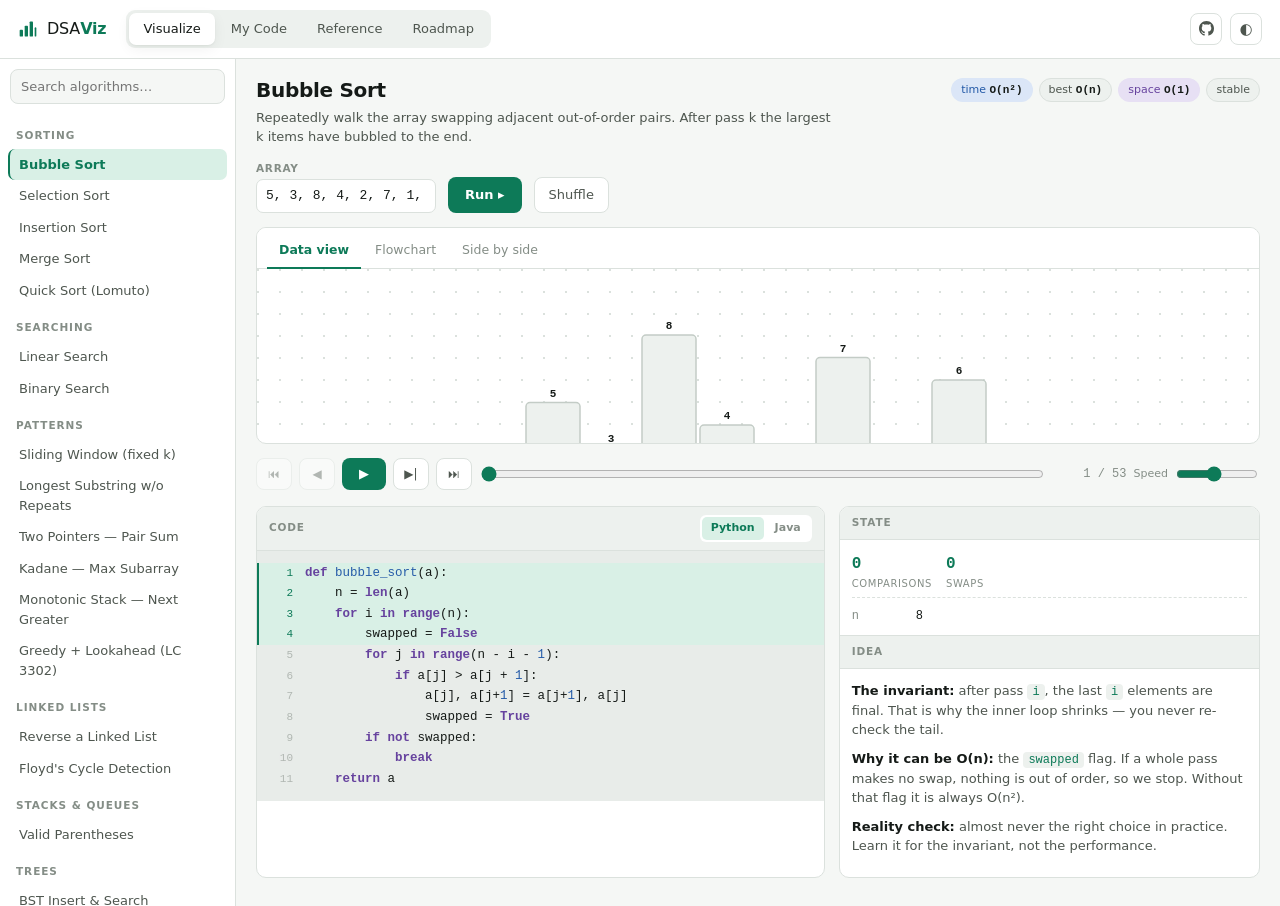
==== commit efd114da: "Point site links at the real repository name The repo was created as DSA_VISUALIZER rather than dsa-" ====
--- a/DSAViz.html
+++ b/DSAViz.html
@@ -9,7 +9,7 @@
 <meta property="og:type" content="website">
 <meta property="og:title" content="DSAViz — Data Structures &amp; Algorithms Visualizer">
 <meta property="og:description" content="Watch algorithms run step by step, with flowcharts synced to the code. Write Python in the browser and see your own solution execute. Free and offline.">
-<meta property="og:url" content="https://leela1836.github.io/dsa-visualizer/">
+<meta property="og:url" content="https://leela1836.github.io/DSA_VISUALIZER/">
 <meta name="twitter:card" content="summary">
 <link rel="icon" href="data:image/svg+xml,%3Csvg xmlns='http://www.w3.org/2000/svg' viewBox='0 0 24 24'%3E%3Cg fill='%230d9668'%3E%3Crect x='2' y='13' width='4' height='8' rx='1'/%3E%3Crect x='8' y='8' width='4' height='13' rx='1'/%3E%3Crect x='14' y='3' width='4' height='18' rx='1'/%3E%3Crect x='20' y='10' width='2' height='11' rx='1'/%3E%3C/g%3E%3C/svg%3E">
 <title>DSAViz — Data Structures &amp; Algorithms Visualizer</title>
@@ -575,7 +575,7 @@
     <button class="tab" data-view="roadmap" role="tab">Roadmap</button>
   </nav>
   <div class="topbar-right">
-    <a class="icon-btn" href="https://github.com/leela1836/dsa-visualizer"
+    <a class="icon-btn" href="https://github.com/leela1836/DSA_VISUALIZER"
        target="_blank" rel="noopener" title="Source on GitHub" aria-label="Source on GitHub">
       <svg viewBox="0 0 16 16" width="15" height="15" fill="currentColor" aria-hidden="true">
         <path d="M8 0C3.58 0 0 3.58 0 8c0 3.54 2.29 6.53 5.47 7.59.4.07.55-.17.55-.38
@@ -4457,7 +4457,7 @@
   ['Forgetting the empty case',     'n = 0, empty string, single node, target absent. Most rejected submissions die here, not on the algorithm.']
 ];
 
-const REPO_URL = 'https://github.com/leela1836/dsa-visualizer';
+const REPO_URL = 'https://github.com/leela1836/DSA_VISUALIZER';
 const SITE_FOOT = `
   <footer class="site-foot">
     <span>Everything runs in your browser. No account, no server, no tracking — your progress and your code stay on this device.</span>
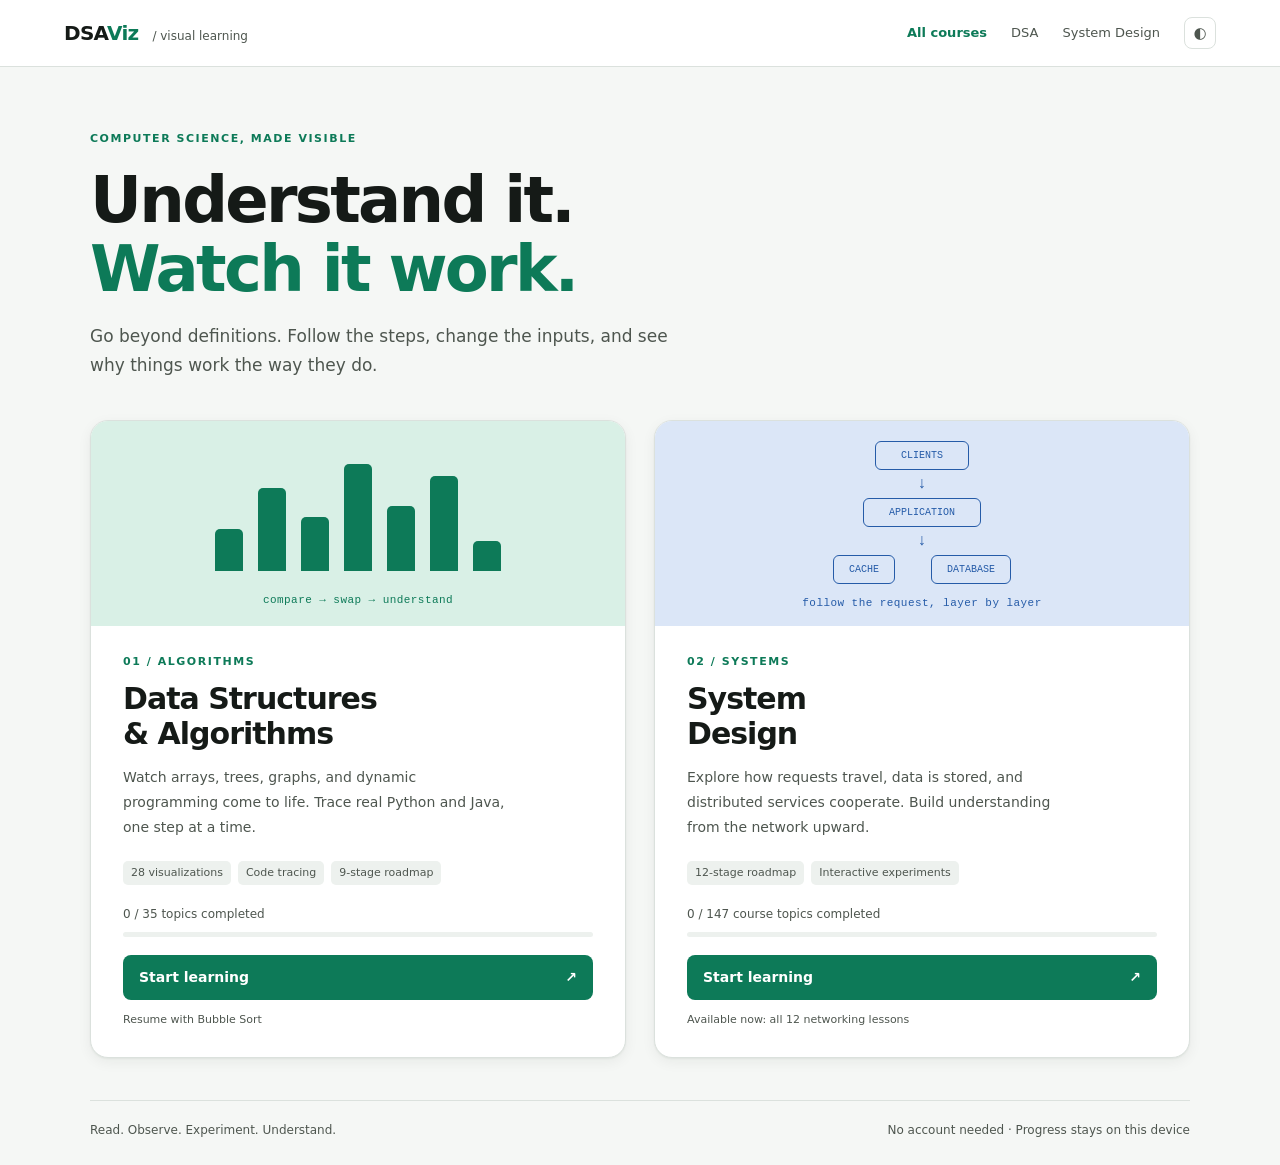
==== commit 4f6ad1d8: "Add visual learning dashboard and System Design networking course" ====
--- a/DSAViz.html
+++ b/DSAViz.html
@@ -3,16 +3,16 @@
 <head>
 <meta charset="utf-8">
 <meta name="viewport" content="width=device-width,initial-scale=1">
-<meta name="description" content="Learn data structures and algorithms by watching them run. 28 animated algorithms with synced flowcharts and side-by-side Python and Java, a dependency-ordered roadmap with 145 LeetCode problems, and a browser Python runner that steps through your own code. Free, offline, no tracking.">
+<meta name="description" content="Learn computer science by reading, observing, and experimenting. Explore 28 DSA visualizations and interactive System Design networking lessons. Free, offline, no account needed.">
 <meta name="author" content="leela1836">
 <meta name="theme-color" content="#0d7a58">
 <meta property="og:type" content="website">
-<meta property="og:title" content="DSAViz — Data Structures &amp; Algorithms Visualizer">
-<meta property="og:description" content="Watch algorithms run step by step, with flowcharts synced to the code. Write Python in the browser and see your own solution execute. Free and offline.">
+<meta property="og:title" content="DSAViz — Visual Learning Platform">
+<meta property="og:description" content="Watch algorithms and network protocols work step by step. Explore DSA and System Design with interactive experiments. Free and offline.">
 <meta property="og:url" content="https://leela1836.github.io/DSA_VISUALIZER/">
 <meta name="twitter:card" content="summary">
 <link rel="icon" href="data:image/svg+xml,%3Csvg xmlns='http://www.w3.org/2000/svg' viewBox='0 0 24 24'%3E%3Cg fill='%230d9668'%3E%3Crect x='2' y='13' width='4' height='8' rx='1'/%3E%3Crect x='8' y='8' width='4' height='13' rx='1'/%3E%3Crect x='14' y='3' width='4' height='18' rx='1'/%3E%3Crect x='20' y='10' width='2' height='11' rx='1'/%3E%3C/g%3E%3C/svg%3E">
-<title>DSAViz — Data Structures &amp; Algorithms Visualizer</title>
+<title>DSAViz — Visual Learning Platform</title>
 <style>
 /* ─────────────────────────────  TOKENS  ─────────────────────────────
    Neutrals carry a faint green bias toward the accent, so the greys read
@@ -554,11 +554,112 @@
   .brand span{display:none}
 }
 
+/* Scoped additions preserve the original DSA layouts and theme tokens. */
+[hidden]{display:none!important}
+:focus-visible{outline:3px solid var(--accent);outline-offset:4px}
+.skip-link{position:fixed;left:12px;top:-60px;z-index:100;padding:12px;background:var(--bg-2);color:var(--accent)}
+.skip-link:focus{top:8px}
+.platform-bar{display:flex;align-items:center;justify-content:space-between;gap:18px;padding:17px 5%;border-bottom:1px solid var(--line);background:var(--bg-2)}
+.platform-brand{font-size:20px;font-weight:750;color:var(--fg);text-decoration:none;letter-spacing:-.7px}
+.platform-brand span{color:var(--accent)}
+.platform-brand small{font-size:12px;font-weight:500;color:var(--fg-2);letter-spacing:0;margin-left:10px}
+.platform-bar nav{display:flex;gap:24px;align-items:center}
+.platform-bar nav a{color:var(--fg-2);font-size:13px;text-decoration:none}
+.platform-bar nav a[aria-current]{color:var(--accent);font-weight:700}
+.learning-home{max-width:1160px;margin:auto;padding:64px 30px 26px}
+.home-kicker,.course-label{font-size:11px;letter-spacing:.14em;font-weight:750;color:var(--accent)}
+.learning-home h1{font-size:clamp(38px,5vw,64px);line-height:1.08;letter-spacing:-2.7px;margin:18px 0}
+.learning-home h1 span{color:var(--accent)}
+.home-intro{font-size:17px;color:var(--fg-2);max-width:580px;line-height:1.7}
+.course-grid{display:grid;grid-template-columns:1fr 1fr;gap:28px;margin-top:40px}
+.course-card{overflow:hidden;border:1px solid var(--line);border-radius:18px;background:var(--bg-2);box-shadow:var(--shadow)}
+.course-card-body{padding:28px 32px}
+.course-card h2{font-size:30px;line-height:1.15;letter-spacing:-1px;margin:12px 0}
+.course-card p{color:var(--fg-2);line-height:1.8;max-width:44ch}
+.course-art{height:205px;position:relative;overflow:hidden;background:var(--accent-bg);color:var(--accent)}
+.algorithm-art{display:flex;align-items:flex-end;justify-content:center;gap:15px;padding:32px 50px 55px}
+.algorithm-art i{width:28px;height:var(--bar);background:var(--accent);border-radius:5px 5px 0 0;animation:algo-wave 3s ease-in-out var(--delay) infinite}
+.course-art>span{position:absolute;bottom:17px;font-family:var(--mono);font-size:11px;letter-spacing:.04em}
+@keyframes algo-wave{0%,100%{transform:translateY(0)}50%{transform:translateY(-8px);opacity:.65}}
+.network-art{background:var(--info-bg);color:var(--info);display:flex;flex-direction:column;align-items:center;padding:20px;gap:5px;font:10px var(--mono)}
+.network-art>div:not(.art-pair){padding:8px 25px;border:1px solid currentColor;border-radius:6px}
+.network-art b{animation:packet-pulse 1.8s ease-in-out infinite;font-size:16px}
+.art-pair{display:flex;gap:36px}.art-pair span{border:1px solid currentColor;padding:8px 15px;border-radius:6px}
+@keyframes packet-pulse{50%{opacity:.3;transform:translateY(3px)}}
+.course-tags{display:flex;gap:7px;flex-wrap:wrap;margin:20px 0}
+.course-tags span{font-size:11px;color:var(--fg-2);background:var(--bg-3);padding:4px 8px;border-radius:5px}
+.course-progress{margin:18px 0;font-size:12px;color:var(--fg-2)}
+.course-progress progress{display:block;width:100%;height:5px;border:0;border-radius:6px;overflow:hidden;accent-color:var(--accent);margin-top:9px;background:var(--bg-3)}
+progress::-webkit-progress-bar{background:var(--bg-3)}progress::-webkit-progress-value{background:var(--accent)}
+.learn-action{display:flex;align-items:center;justify-content:space-between;padding:12px 16px;border:0;border-radius:8px;background:var(--accent);color:var(--on-accent);font-weight:650;text-decoration:none;cursor:pointer;font-size:14px}
+.learn-action:hover{filter:brightness(1.08)}.learn-action.inline{display:inline-flex;gap:20px}
+.course-card small{display:block;color:var(--fg-2);font-size:11px;margin-top:12px}
+.learning-footer{display:flex;justify-content:space-between;gap:16px;flex-wrap:wrap;margin-top:42px;padding-top:20px;border-top:1px solid var(--line);color:var(--fg-2);font-size:12px}
+body[data-course="dsa"] #view-visualize,body[data-course="dsa"] .view.is-active{height:calc(100vh - 120px)}
+.sd-workspace{display:grid;grid-template-columns:275px minmax(0,1fr);max-width:1600px;margin:auto}
+.sd-sidebar{padding:22px 14px;background:var(--bg-2);border-right:1px solid var(--line);position:sticky;top:0;max-height:100vh;overflow:auto;align-self:start}
+.sd-sidebar summary{cursor:pointer;font-weight:650;font-size:12px;padding:12px 4px;color:var(--fg-2)}
+.sd-sidebar summary small{display:block;padding-left:16px;color:var(--fg-2);font-weight:400}
+.sd-sidebar nav>details{border-bottom:1px solid var(--line)}
+.sd-overview{display:block;color:var(--accent);padding:12px 8px;text-decoration:none;font-size:13px}
+.sd-topic{display:flex;justify-content:space-between;gap:4px;padding:9px 10px;text-decoration:none;color:var(--fg-2);font-size:12px;border-radius:6px;margin-bottom:2px}
+.sd-topic small{font-size:9px;color:var(--fg-2);align-self:center}.sd-topic.current{background:var(--accent-bg);color:var(--accent);font-weight:650}
+.sd-topic:hover{background:var(--bg-3)}
+.sd-content{padding:38px 5%;min-width:0;max-width:1150px}
+.sd-content h1{font-size:clamp(28px,3vw,42px);letter-spacing:-1.1px;line-height:1.2;margin:12px 0 24px}
+.sd-lede{font-size:16px;color:var(--fg-2);line-height:1.8;max-width:70ch}
+.sd-content a:not(.learn-action){color:var(--accent)}
+.stage-grid{display:grid;grid-template-columns:repeat(2,minmax(0,1fr));gap:18px;margin-top:30px}
+.stage-card{background:var(--bg-2);border:1px solid var(--line);border-radius:12px;padding:24px}
+.stage-card h2{font-size:20px;line-height:1.3}.stage-card p{color:var(--fg-2);font-size:12px}.stage-card li{padding:3px 0;font-size:13px}
+.lesson-title{display:flex;justify-content:space-between;align-items:flex-start;gap:15px;margin-top:24px}
+.lesson-title .ghost-btn{white-space:nowrap;margin-top:4px}
+.back-link{font-size:12px;text-decoration:none}
+.lesson-objectives{border:1px solid var(--line);border-left:3px solid var(--accent);padding:20px 24px;border-radius:8px;background:var(--bg-2)}
+.lesson-objectives h2{font-size:16px;margin:0 0 12px}.lesson-objectives h3{font-size:12px;color:var(--fg-2)}
+.sd-content li{line-height:1.8}.sd-section{padding:32px 0;border-bottom:1px solid var(--line)}
+.sd-section>h2{font-size:23px;letter-spacing:-.4px;margin:7px 0 18px}.sd-section p{font-size:15px;line-height:1.85;color:var(--fg-2);max-width:80ch}
+.section-label{font:11px var(--mono);color:var(--accent)}
+.related-links{display:flex;flex-wrap:wrap;gap:8px}.related-links a{font-size:12px;padding:5px 9px;background:var(--accent-bg);border-radius:5px;text-decoration:none}
+.working-steps{padding-left:24px}.working-steps li{padding:5px 0 5px 8px}
+.sd-section .model-note{font-size:12px;line-height:1.7;padding:12px 15px;background:var(--warn-bg);color:var(--warn);border-radius:7px}
+.sd-simulator{border:1px solid var(--line);border-radius:12px;overflow:hidden;background:var(--bg-2)}
+#sdDiagram{background:radial-gradient(var(--line) 1px,transparent 1px);background-size:18px 18px;padding:14px 5px}
+.sd-diagram{width:100%;display:block;max-height:360px;color:var(--accent)}
+.sd-node rect{fill:var(--bg-2);stroke:var(--line-2);stroke-width:2}.sd-node text{fill:var(--fg-2);font-size:15px;font-family:var(--mono)}
+.sd-node .sd-kind{font-size:9px;letter-spacing:.7px}.sd-node .sd-node-label{font:12px var(--sans);fill:var(--fg)}
+.sd-node.active rect{fill:var(--accent-bg);stroke:var(--accent)}.sd-node.failed rect{fill:var(--bad-bg);stroke:var(--bad)}
+.sd-active-link{fill:none;stroke:var(--accent);stroke-width:2;stroke-dasharray:5 5}
+.sd-packet{fill:var(--accent);animation:sd-flow 1.4s linear -.7s infinite;animation-play-state:paused;offset-distance:50%}
+.sd-running .sd-packet{animation-play-state:running}@keyframes sd-flow{from{offset-distance:0%}to{offset-distance:100%}}
+.sd-player{display:flex;align-items:center;flex-wrap:wrap;gap:8px;padding:14px;border-top:1px solid var(--line);border-bottom:1px solid var(--line)}
+.sd-player button{border:1px solid var(--line);background:var(--bg-3);border-radius:6px;min-width:38px;height:36px;cursor:pointer}.sd-player button:disabled{opacity:.4;cursor:default}
+#sdPlay{background:var(--accent);color:var(--on-accent);border-color:var(--accent)}
+.sd-player label{display:flex;align-items:center;gap:8px;margin-left:auto;font-size:12px}.sd-player label input{width:85px}#sdScrub{width:100%;accent-color:var(--accent)}
+#sdCount{font:11px var(--mono)}.sd-frame-info{padding:20px}#sdPacket{font-weight:700;font-size:15px}#sdNote{min-height:3.7em;margin:8px 0 16px}
+#sdState{display:flex;flex-wrap:wrap;gap:8px}#sdState span{font:11px var(--mono);padding:5px 8px;background:var(--bg-3);border-radius:5px}
+.walkthrough{margin-top:16px}.walkthrough summary{cursor:pointer;color:var(--accent)}#sdTrace li{padding:10px}#sdTrace li.current{background:var(--accent-bg);border-radius:8px}#sdTrace p{font-size:13px;margin:4px 0}#sdTrace button{background:none;border:0;font-weight:650;cursor:pointer;color:var(--accent);text-align:left}
+.experiment-controls{display:flex;flex-wrap:wrap;gap:20px;padding:20px;background:var(--bg-2);border:1px solid var(--line);border-radius:10px}
+.experiment-field{display:flex;flex-direction:column;justify-content:center;gap:10px;font-size:12px;min-width:180px;flex:1}
+.experiment-field:has(input[type="checkbox"]){flex-direction:row;align-items:center;justify-content:flex-start}.experiment-field select{padding:9px;border:1px solid var(--line);border-radius:6px;background:var(--bg);color:var(--fg);font:inherit}.experiment-field input{accent-color:var(--accent)}.experiment-field output{font:14px var(--mono);color:var(--accent)}
+.knowledge-check{padding:20px 24px;border:1px solid var(--line);background:var(--bg-2);border-radius:10px}.knowledge-check h3{margin-top:0}.knowledge-check summary{cursor:pointer;color:var(--accent)}
+.reflection-label{display:flex;flex-direction:column;gap:8px;margin:14px 0;font-size:12px}.reflection-label textarea{font:inherit;background:var(--bg);color:var(--fg);border:1px solid var(--line);border-radius:6px;padding:10px;resize:vertical}
+.sd-section dt{font-weight:650;margin-top:12px}.sd-section dd{color:var(--fg-2);margin:4px 0}.lesson-navigation{display:flex;justify-content:space-between;gap:25px;padding:28px 0}.lesson-navigation a{font-size:13px;max-width:45%}
+@media(max-width:1000px){.sd-workspace{grid-template-columns:230px minmax(0,1fr)}.stage-grid{grid-template-columns:1fr}.sd-content{padding:30px 24px}.course-card-body{padding:24px}.platform-brand small{display:none}}
+@media(max-width:700px){.platform-bar{flex-wrap:wrap;padding:13px 20px;gap:12px}.platform-bar nav{gap:18px}.platform-bar nav a{font-size:12px}.learning-home{padding:35px 20px}.learning-home h1{letter-spacing:-1.6px}.course-grid{grid-template-columns:1fr;gap:22px}.course-art{height:175px}.network-art{padding-top:10px}.sd-workspace{display:block}.sd-sidebar{position:static;max-height:280px;border-right:0;border-bottom:1px solid var(--line);padding:10px 16px}.sd-content{padding:26px 18px}.lesson-title{flex-wrap:wrap}.lesson-title h1{margin-bottom:5px}.lesson-title .ghost-btn{margin-bottom:20px}.sd-diagram{min-width:500px;max-height:none}#sdDiagram{overflow-x:auto}.sd-player label{margin-left:0}.course-card h2{font-size:27px}.knowledge-check{padding:18px}.platform-brand{font-size:18px}.sd-section p{font-size:14px}}
+@media(prefers-reduced-motion:reduce){.algorithm-art i,.network-art b,.sd-packet{animation:none!important}}
+
 </style>
 </head>
 <body>
-
-<header class="topbar">
+<a class="skip-link" href="#platformMain">Skip to learning content</a>
+<header class="platform-bar">
+  <a class="platform-brand" href="#/">DSA<span>Viz</span><small> / visual learning</small></a>
+  <nav aria-label="Courses"><a href="#/">All courses</a><a href="#/dsa">DSA</a><a href="#/system-design">System Design</a><button id="platformTheme" class="icon-btn" aria-label="Toggle theme" title="Toggle theme">◐</button></nav>
+</header>
+<main id="platformMain" tabindex="-1"></main>
+
+<header class="topbar" id="dsaTopbar">
   <div class="brand">
     <svg class="logo" viewBox="0 0 24 24" aria-hidden="true">
       <rect x="2"  y="13" width="4" height="8"  rx="1"/>
@@ -7882,6 +7983,7 @@
     $$('.tab').forEach(t => t.addEventListener('click', () => this.show(t.dataset.view)));
   },
   show(view){
+    if (typeof Platform !== 'undefined') Platform.dsaRoute(view);
     $$('.tab').forEach(t => t.classList.toggle('is-active', t.dataset.view === view));
     $$('.view').forEach(v => v.classList.toggle('is-active', v.id === 'view-' + view));
     if (this.player) this.player.pause();
@@ -8112,7 +8214,7 @@
   /* ─────────────── keyboard ─────────────── */
   initKeys(){
     document.addEventListener('keydown', e => {
-      if (/^(INPUT|SELECT|TEXTAREA)$/.test(e.target.tagName)) return;
+      if (/^(INPUT|SELECT|TEXTAREA|BUTTON|A)$/.test(e.target.tagName)) return;
       const p = $('#view-visualize').classList.contains('is-active') ? this.player
               : $('#view-mycode').classList.contains('is-active') ? MyCode.player : null;
       if (!p) return;
@@ -8180,6 +8282,520 @@
 
 document.addEventListener('DOMContentLoaded', () => App.start());
 
+/* Topic IDs are stable storage keys. Future topics are roadmap entries, not lessons. */
+const SD_STAGES = [
+  ['Internet and Networking Fundamentals', [], [
+    ['client-server','Client and server',[]], ['internet','How the internet works',['client-server']],
+    ['ip-ports','IP addresses and ports',['internet']], ['dns','DNS resolution',['ip-ports']],
+    ['tcp-udp','TCP and UDP',['ip-ports']], ['tcp-handshake','TCP connection establishment',['tcp-udp']],
+    ['tls','TLS and HTTPS',['tcp-handshake','dns']], ['http-lifecycle','HTTP request-response lifecycle',['tls']],
+    ['http-semantics','HTTP methods and status codes',['http-lifecycle']], ['http-versions','HTTP versions',['http-semantics','tcp-udp']],
+    ['websockets','WebSockets',['http-versions']], ['browser-server','Browser-to-server communication',['dns','tls','http-lifecycle','websockets']]
+  ]],
+  ['Application and Backend Fundamentals', [1], ['Web servers','Application servers','APIs','REST and GraphQL','Stateless and stateful architecture','Cookies and sessions','Authentication and authorization','Reverse proxies','API gateways','Request lifecycle','Connection pooling']],
+  ['Databases and Storage', [2], ['Relational databases','NoSQL databases','Data modeling','Indexing','Query execution','Transactions','ACID properties','Transaction isolation','Replication','Partitioning','Sharding','SQL versus NoSQL','Object storage','File storage','Database performance']],
+  ['Caching', [3], ['Why caching exists','Browser caching','Application caching','Database caching','Distributed caching','Cache-aside','Read-through and write-through','Write-behind','TTL','Cache eviction strategies','Cache invalidation','Cache consistency','Redis fundamentals','Cache failure scenarios']],
+  ['Scalability and Load Balancing', [2,3,4], ['Scalability fundamentals','Vertical scaling','Horizontal scaling','Load balancing','Load balancing algorithms','Health checks','Session affinity','Autoscaling','Traffic spikes','Bottlenecks','Capacity planning','Content delivery networks']],
+  ['Distributed Systems', [3,5], ['Distributed architecture','Consistency and availability','Network partitions','CAP theorem','Consistency models','Replication strategies','Quorums','Leader election','Consensus fundamentals','Distributed locks','Clock synchronization','Fault tolerance','Failure recovery']],
+  ['Messaging and Asynchronous Systems', [2,6], ['Synchronous versus asynchronous communication','Message queues','Publish-subscribe','Message brokers','Event-driven architecture','Kafka fundamentals','Event ordering','Delivery guarantees','Retries','Dead-letter queues','Idempotency','Backpressure']],
+  ['Reliability and Performance', [5,6,7], ['Latency and throughput','Availability','Reliability','Redundancy','Failover','Timeouts and retries','Exponential backoff','Circuit breakers','Rate limiting','Throttling','Monitoring and observability','Logs, metrics, and traces','Disaster recovery']],
+  ['Software Architecture', [2,3,6,7,8], ['Monolithic architecture','Layered architecture','Microservices','Service-to-service communication','Service discovery','API gateways','Event-driven systems','CQRS','Event sourcing','Saga pattern','Architecture trade-offs']],
+  ['Security and Deployment Fundamentals', [1,2,8,9], ['HTTPS and encryption','Authentication mechanisms','OAuth 2.0 and OpenID Connect','JWT','CORS','Common web security threats','Containers','Docker fundamentals','Kubernetes fundamentals','Cloud infrastructure fundamentals','CI/CD','Deployment strategies']],
+  ['System Design Methodology', [3,5,8,9,10], ['Understanding system requirements','Identifying functional requirements','Identifying non-functional requirements','Estimating scale','Basic capacity calculations','Identifying system components','Designing APIs','Data modeling','Data flow','Recognizing bottlenecks','Evaluating trade-offs','Evolving architectures gradually']],
+  ['Real-World Architecture Walkthroughs', [11], ['URL shortener','Chat application','Social media feed','Video streaming platform','E-commerce application','Notification system','File upload and storage system','Search autocomplete','Ride-booking platform','Payment processing architecture']]
+].map(([name, prerequisites, topics], i) => ({
+  number:i+1, name, prerequisites,
+  topics:topics.map((t,j) => Array.isArray(t) ? {id:t[0],name:t[1],prerequisites:t[2]} : {
+    id:`s${i+1}-${t.toLowerCase().replace(/[^a-z0-9]+/g,'-')}`, name:t,
+    prerequisites:j ? [`s${i+1}-${String(topics[j-1]).toLowerCase().replace(/[^a-z0-9]+/g,'-')}`] : []
+  })
+}));
+const SD_TOPICS = SD_STAGES.flatMap(s => s.topics.map(t => ({...t, stage:s.number})));
+
+/* Authored lessons only. Each definition carries its own experiment and process. */
+const SD_LESSONS = {
+ 'client-server': {
+  objectives:['Separate client and server roles from physical machines.','Trace a request and explain why a response can arrive late.'],
+  intro:['A weather app cannot keep every forecast on your phone. It asks a remote program for the forecast it needs. The program making that request is the client; the program handling it is the server. This division lets many devices use shared data and logic without copying the entire service onto each device.', 'These are roles in an interaction. A web application is a server to your browser and a client when it calls a database. A server is not necessarily a large computer: a program on your laptop can serve other programs on the same laptop.'],
+  fundamentals:['A request is an application message expressing an operation, such as “read the forecast for Pune.” A response carries the result or an error. A protocol defines how both sides interpret those messages. HTTP is one such application protocol; the network transports its bytes.', 'Latency is elapsed time from starting an operation until observing its result. Network travel and server processing both contribute. A successful connection does not guarantee a successful application operation: a reachable server can still return an error.'],
+  working:['The client identifies the service and creates a request.','Bytes travel across the network; this model groups all intermediate hops into one link.','The server interprets the operation and performs work.','The response travels back; the client updates its interface only after receiving it.'],
+  deep:['For this one-request model, elapsed time is two one-way network delays plus server work: 2 × link delay + processing time. Actual latency can also include DNS, connection setup, queues, retransmissions, and rendering. A slower server and a slower network can produce the same visible symptom while needing different fixes.', 'Requests from multiple clients can overlap. Servers use threads, processes, or asynchronous I/O to make progress while other operations wait. If arrival rate exceeds processing capacity for long enough, a queue grows. A timeout is a client decision to stop waiting; it does not prove the server stopped working. Retrying a write may therefore perform it twice unless the application makes retries safe.'],
+  usage:['An online library browser asks an API for book availability. The API checks stored inventory and returns structured data. Separating the display from the shared inventory lets a phone app and a website reuse the same service.', 'Keep responsibilities explicit: the client presents information; the server validates and applies the operation. Client validation improves usability, but the server still checks incoming data because requests can come from other programs.'],
+  summary:['Client and server describe roles, not hardware.','A response depends on both network travel and server work.','Timeouts leave uncertainty about whether an operation occurred.'],
+  check:['The client times out while saving a book reservation. Is it safe to assume no reservation exists?', 'No. The server might already have committed it. Check the result or use a request identifier that prevents a retry from creating a duplicate.'],
+  glossary:{Protocol:'Rules for interpreting messages.',Latency:'Elapsed time before a result is observed.'},
+  experiment:'Increase server work from 40 ms to 400 ms, then increase the link delay. Compare which steps add time; the response content stays the same.',
+  controls:[['network','One-way link delay (ms)',10,200,40],['work','Server work (ms)',10,500,80]],
+  sources:[['HTTP semantics: client and server','https://www.rfc-editor.org/rfc/rfc9110.html#section-3.3']]
+ },
+ internet:{
+  objectives:['Explain packet switching and router forwarding.','Distinguish a route change from reliable delivery.'],
+  intro:['The internet connects independently operated networks. Your home network, an internet provider, and a website’s network do not share a single central switch. They exchange packets through routers so that applications can communicate across organizational boundaries.', 'Packet switching divides communication into units that share links with other traffic. Like parcels passing through sorting depots, each packet carries destination information. The analogy has limits: routers forward based on network prefixes, not the meaning of the application message.'],
+  fundamentals:['A packet contains headers and payload. An IP header includes source and destination addresses. A router forwards a packet toward its destination using a routing table. A link is one connection between neighboring network devices; a path consists of multiple links.', 'Bandwidth is a link’s data-carrying capacity. Delay includes transmission time, propagation time, processing, and queueing. High bandwidth does not eliminate propagation delay. Routing chooses paths; forwarding applies the current choice to an individual packet.'],
+  working:['The device sends a packet to its gateway when the destination is outside its local network.','The provider router selects a next hop based on its forwarding table.','Transit routers repeat the process until the destination network is reached.','The destination host passes the payload to the appropriate transport protocol.'],
+  deep:['Routers usually use longest-prefix matching: the most specific matching destination prefix wins. Within a network, routing protocols distribute topology information; between networks, BGP distributes reachability and policy. A geographically shorter route is not always preferred because business and operational policy also matter.', 'IP provides best-effort delivery. A packet can be dropped, reordered, or duplicated. When a link fails, routing may eventually select another path, but convergence takes time and some packets may be lost. The experiment assumes an alternate route is already installed; it does not simulate BGP convergence. Return traffic can take a different path. Reliability, if needed, must come from transport or application behavior.'],
+  usage:['A video website may deliver content from a nearby edge network instead of a distant origin. The physical and logical path affects latency even when the application code does not change.', 'When a request stalls, separate “the host is reachable” from “the service is healthy.” A routing failure can block access to an otherwise healthy server, while a healthy route can lead to an overloaded application.'],
+  summary:['The internet is a network of independently managed networks.','Routers forward packets hop by hop.','An alternate path improves reachability without guaranteeing delivery.'],
+  check:['A packet reaches the destination through a longer route after a link failure. Does IP guarantee all earlier packets also arrived?', 'No. Rerouting restores a path for subsequent traffic; IP does not recover packets lost during the failure.'],
+  glossary:{Router:'A device forwarding packets between networks.',Prefix:'Leading address bits identifying a network range.'},
+  experiment:'Fail the primary transit link. The packet takes an already available alternate route with an additional hop. Compare the path and accumulated delay.',
+  controls:[['failed','Primary transit link failed','checkbox',false],['network','Delay per hop (ms)',5,100,20]],
+  sources:[['IPv4 specification','https://www.rfc-editor.org/rfc/rfc791.html'],['IPv6 specification','https://www.rfc-editor.org/rfc/rfc8200.html']]
+ },
+ 'ip-ports':{
+  objectives:['Distinguish host addressing from service addressing.','Explain why an address alone cannot select an application.'],
+  intro:['One host can run a website, a database, and a development server at the same time. An IP address helps traffic reach a network interface. A transport port helps the receiving operating system direct traffic to the intended service. Knowing the building’s address does not tell you which door to use.', 'The analogy is only about selection. A port is a numeric field in TCP or UDP, not a physical socket in the machine. TCP and UDP have separate port spaces.'],
+  fundamentals:['IPv4 addresses are 32 bits; IPv6 addresses are 128 bits. A port number is 16 bits, from 0 through 65535, with port 0 reserved in ordinary service use. HTTPS commonly uses port 443, while HTTP commonly uses 80. These are conventions; a service can listen on another permitted port.', 'A socket is an operating-system communication endpoint. A listening socket accepts connections addressed to its local address and port. A TCP connection is distinguished by local and remote addresses and ports, together with the transport protocol. Clients typically receive temporary ephemeral source ports.'],
+  working:['The client chooses a destination IP, transport, and port.','The IP layer delivers the packet to the addressed host.','The transport layer looks for a matching listener or established connection.','A listening HTTPS endpoint can accept TCP traffic; an unused port can reject it.'],
+  deep:['This model assumes the host is reachable and has a TCP listener on 443. Selecting 5432 or 8080 demonstrates “no listener,” not a general rule about those ports. In reality they could serve a database or another application. A firewall might silently drop traffic rather than sending a reset, producing a timeout instead of immediate refusal.', 'NAT can translate private source addresses and ports to a public mapping. Private addresses are not globally unique. A host may have multiple interfaces and addresses; a listener can bind to one address or to all appropriate local interfaces. TLS still needs to verify the requested hostname, because an IP address can serve many unrelated sites.'],
+  usage:['A reverse proxy often listens publicly on 443 and forwards to an application listening privately on 8080. The two connections have different endpoints. The proxy is a server on one connection and a client on the other.', 'Separating public and private listeners makes network exposure easier to manage, but a nonstandard port alone does not provide security. Access control and authentication still matter.'],
+  summary:['IP gets traffic to a host; transport ports select endpoints.','A connection includes both sides’ addresses and ports.','Refusal and timeout have different possible causes.'],
+  check:['Two clients connect to the same server on port 443. Must the server use a new listening port for each client?', 'No. Accepted TCP connections are distinguished by the full endpoint tuple. The listener can keep accepting connections on 443.'],
+  glossary:{Socket:'An operating-system communication endpoint.',NAT:'Translation of network addresses, often with port translation.'},
+  experiment:'Change the destination port. In this model only 443 is listening; observe that reaching the host is different from reaching a service.',
+  controls:[['port','Destination TCP port','select',['443','8080','5432'],'443']],
+  sources:[['TCP endpoints and connections','https://www.rfc-editor.org/rfc/rfc9293.html#section-3.1'],['Service name and port registry','https://www.iana.org/assignments/service-names-port-numbers/service-names-port-numbers.xhtml']]
+ },
+ dns:{
+  objectives:['Trace recursive resolution and authoritative referrals.','Explain how TTL and caches change the lookup path.'],
+  intro:['People remember names such as library.example, while IP routing uses addresses. DNS, the Domain Name System, lets names refer to records without embedding a permanent address in every application. It distributes responsibility so each domain owner can manage its own records.', 'A DNS lookup does not download the website. It discovers information used before the browser connects to a service. A name can have several address records, or aliases leading to another name.'],
+  fundamentals:['An A record contains an IPv4 address and an AAAA record an IPv6 address. A recursive resolver performs lookups for clients. Authoritative name servers publish a zone’s records. Root and top-level-domain (TLD) servers provide referrals toward the relevant authority.', 'TTL, time to live, tells caches how long a record may be reused. It is not the website session lifetime. Browsers, operating systems, and recursive resolvers can cache answers; caches may also hold intermediate referrals and negative answers.'],
+  working:['The browser checks its cache, then the operating system’s applicable cache.','On a miss, a stub resolver asks a recursive resolver for the address.','A cold recursive resolver asks a root server, follows the TLD referral, then asks the authoritative server.','The resolver returns the answer and caches it; the browser can now connect to the address.'],
+  deep:['The resolver normally makes iterative queries to the hierarchy: a root server does not contact the TLD on behalf of this resolver. A referral supplies names of other servers and, when necessary, glue addresses. A completely cold lookup is educationally useful but uncommon because resolvers retain popular referrals.', 'TTL reduces repeated work but delays visibility of record changes. Our cache controls express valid versus expired answers; they do not model elapsed TTL seconds. CNAME chains can require extra lookups. NXDOMAIN indicates that a name does not exist and can be negatively cached; timeouts and SERVFAIL are different failures. DNSSEC authenticates signed DNS data when validated; it does not encrypt queries. DNS-over-HTTPS encrypts transport to a resolver, but that resolver still sees the query.'],
+  usage:['A library moves its API to a new address. DNS allows the name to stay stable while the address record changes. Existing cached answers can direct clients to the old address until expiration, so migration planning must account for overlap.', 'DNS may return different addresses by region or load policy. This is a discovery mechanism, not a guarantee that the selected server is healthy or that cached clients immediately switch after an outage.'],
+  summary:['DNS resolves names to records, not webpage content.','Recursive resolvers follow referrals to an authority.','A valid cache can bypass part or all of the hierarchy.'],
+  check:['If the browser has a valid address answer, must it still ask the root server before opening the page?', 'No. It can reuse the answer. Even on a browser miss, a resolver cache may avoid a full hierarchy traversal.'],
+  glossary:{Zone:'A portion of the namespace served by an authority.',Referral:'A response pointing the resolver toward another authority.',TTL:'Permitted cache lifetime for a record.'},
+  experiment:'Compare a cold lookup with browser, OS, and resolver cache hits. Then simulate a negative authoritative answer; no connection address is returned. The .example hierarchy is illustrative: .example is reserved for documentation, not a publicly delegated TLD.',
+  controls:[['cache','Valid cached answer at','select',['none','browser','OS','resolver'],'none'],['missing','Name does not exist (cold lookup)','checkbox',false]],
+  sources:[['DNS concepts and resolution','https://www.rfc-editor.org/rfc/rfc1034.html'],['DNS negative caching','https://www.rfc-editor.org/rfc/rfc2308.html']]
+ },
+ 'tcp-udp':{
+  objectives:['Compare ordered byte streams with datagrams.','Observe loss recovery and head-of-line waiting.'],
+  intro:['A file must arrive completely and in order. A live voice call may prefer the next fresh sound to an old packet retransmitted too late. Transport protocols provide different building blocks for those needs. TCP provides a reliable ordered byte stream; UDP provides datagrams without built-in reliable delivery.', 'Neither is an application architecture by itself. An application can add reliability on UDP. QUIC does this and supports HTTP/3, so “UDP means unreliable application” is an incorrect shortcut.'],
+  fundamentals:['TCP tracks sequence numbers for bytes, acknowledges received data, retransmits missing data, and controls sending rate. A stream does not preserve the application’s message boundaries. The application must frame messages itself.', 'UDP preserves datagram boundaries. A received datagram corresponds to a sent datagram, but delivery, order, and duplicate suppression are not guaranteed. Checksums detect many transmission errors; they do not make missing packets reappear.'],
+  working:['The sender prepares three units of data.','The middle unit may be lost while a later one arrives.','TCP waits to expose the missing portion of its stream; UDP can expose later datagrams immediately.','TCP retransmits missing bytes; a basic UDP application must decide what to do about the gap.'],
+  deep:['TCP’s retransmission decision can use timeouts or loss indications from acknowledgments. The model shows one retransmission and omits exact timers, congestion windows, and selective acknowledgment details. Ordered delivery causes head-of-line waiting: later received bytes cannot pass a gap in the same stream.', 'TCP flow control protects the receiver; congestion control protects the network. UDP lacks both as an intrinsic transport service, but applications still need responsible congestion behavior. Datagram size matters: fragmentation can increase loss sensitivity. TCP reliability means delivering bytes or reporting connection failure, not proving an application processed a payment. Encryption is also separate: plain TCP and UDP do not encrypt payloads.'],
+  usage:['A download can use HTTP over TCP to recover missing bytes. A game may send position updates with a UDP-based protocol and discard late data, while separately ensuring important events are acknowledged.', 'Select behavior based on application requirements. A new transport does not remove the need to define ordering, retry, security, and congestion behavior at the appropriate layer.'],
+  summary:['TCP delivers ordered bytes without message boundaries.','UDP delivers datagrams without a reliability guarantee.','Applications and protocols can add behavior above either transport.'],
+  check:['A TCP sender receives an acknowledgment for request bytes. Does that prove the server committed the requested database update?', 'No. It confirms transport receipt, not application execution or durable storage. The application response must define that outcome.'],
+  glossary:{Datagram:'A separately addressed unit with a preserved message boundary.','Head-of-line waiting':'Later data waits behind a missing earlier portion.'},
+  experiment:'Drop the middle unit under TCP, then UDP. Compare what the receiver can deliver before and after recovery.',
+  controls:[['transport','Transport','select',['TCP','UDP'],'TCP'],['loss','Drop middle unit','checkbox',true]],
+  sources:[['TCP specification','https://www.rfc-editor.org/rfc/rfc9293.html'],['UDP specification','https://www.rfc-editor.org/rfc/rfc768.html']]
+ },
+ 'tcp-handshake':{
+  objectives:['Trace SYN, SYN-ACK, and ACK.','Explain state and retry behavior during connection setup.'],
+  intro:['Before sending an ordinary TCP stream, two endpoints need to agree on initial sequence numbers and establish connection state. Sending “hello” once is insufficient: the sender needs evidence that its peer received the greeting and that traffic can return.', 'The three-way handshake establishes transport state. It does not authenticate a user, encrypt bytes, or authorize an application action. Those tasks occur at other layers.'],
+  fundamentals:['SYN is a TCP flag used to synchronize sequence numbers; ACK acknowledges sequence space. A client begins in CLOSED and performs an active open. A server listener waits in LISTEN. Each direction has an independent sequence-number space.', 'SYN consumes one sequence number. If the client’s initial number is 100, the server acknowledges 101. If the server’s initial number is 500, the client acknowledges 501. These small numbers are illustrative; real initial sequence numbers are selected to address security and delayed-packet concerns.'],
+  working:['The client sends SYN with its initial sequence number and enters SYN-SENT.','The listener receives SYN, creates provisional state, and sends SYN-ACK.','The client receives SYN-ACK, enters ESTABLISHED, and sends ACK.','The server receives the final ACK and enters ESTABLISHED.'],
+  deep:['The server is still in SYN-RECEIVED while waiting for the final acknowledgment even if the client considers the connection established. A lost SYN-ACK leaves the client waiting; retries after a timeout may recover. The model assumes the first reply is lost and the next succeeds, rather than showing an arbitrary number of retries.', 'The final ACK can be carried with data. TCP Fast Open and simultaneous open introduce cases beyond this ordinary handshake. Half-open state can consume resources; SYN cookies and queue limits help defend listeners against floods. A handshake needs roughly one round trip before the client can send ordinary application data, but actual application readiness may require TLS and more exchanges. Closing is a separate exchange, and the two directions can close independently.'],
+  usage:['Opening a fresh HTTPS connection normally involves TCP setup followed by TLS. Connection reuse avoids repeatedly paying TCP setup cost. This is why keeping connections alive can improve repeated API calls.', 'Connection pooling must still detect stale or broken connections. “Established” is local state; a disconnected peer may not be discovered until data transmission, keepalive, or an application timeout.'],
+  summary:['The handshake synchronizes two sequence spaces.','Both endpoints reach ESTABLISHED at different moments.','Lost setup traffic can require retransmission and extra delay.'],
+  check:['After the client sends the final ACK, can we assume the server has already reached ESTABLISHED?', 'No. The server reaches that state when it receives the ACK. The message can still be delayed or lost in transit.'],
+  glossary:{SYN:'Flag synchronizing initial sequence numbers.',ACK:'Flag indicating an acknowledgment number is meaningful.'},
+  experiment:'Lose the first SYN-ACK. Observe provisional server state, the illustrative timeout, and a retransmitted reply.',
+  controls:[['loss','Lose first SYN-ACK','checkbox',false],['network','One-way link delay (ms)',10,200,40]],
+  sources:[['TCP connection establishment','https://www.rfc-editor.org/rfc/rfc9293.html#section-3.5']]
+ },
+ tls:{
+  objectives:['Separate confidentiality, integrity, and authentication.','Trace a simplified TLS 1.3 handshake and certificate rejection.'],
+  intro:['An unprotected network path can expose or alter traffic. A browser also needs to know whether it reached the intended site rather than an impersonator. TLS protects communication between endpoints and authenticates the server using a certificate and proof of key possession.', 'HTTPS is HTTP carried over a secured connection. It protects traffic in transit; it does not make the site’s business logic trustworthy or prevent an endpoint from reading the data it receives.'],
+  fundamentals:['Encryption hides plaintext from observers. Integrity protection detects unauthorized modification. Authentication verifies an identity. A certificate binds an identity to a public key through a trusted issuer. The browser checks the requested hostname, validity period, trust chain, and applicable policy.', 'TLS 1.3 commonly uses ephemeral key agreement to derive symmetric traffic keys. Public-key operations authenticate and establish secrets; symmetric encryption protects ordinary application data efficiently. The server does not send its private key to the browser.'],
+  working:['ClientHello offers supported parameters and a key share.','ServerHello selects parameters and supplies a key share; both sides derive handshake keys.','The server sends encrypted handshake messages including its certificate, proof of possession, and Finished.','The browser validates identity and the handshake, sends its Finished, then uses application traffic keys for HTTP.'],
+  deep:['CertificateVerify proves possession of the certificate’s private key over the handshake transcript. Finished authenticates the transcript using a derived secret. Handshake encryption starts before the server’s certificate messages in TLS 1.3, but a valid certificate chain and hostname still need checking. An invalid certificate stops this model before application data.', 'This is a full TLS 1.3 handshake without resumption, client certificates, or HelloRetryRequest. Resumption can reduce work; 0-RTT early data has replay risks and requires suitable operations. Traditional TLS does not hide all metadata: IP addresses and traffic timing remain observable, and hostname visibility depends on mechanisms such as encrypted ClientHello. TLS termination at a proxy protects the browser-to-proxy leg; protecting the proxy-to-service leg requires its own secure connection.'],
+  usage:['A library API receives personal reading preferences through HTTPS. The browser checks the API hostname, and TLS protects the request while it crosses public networks. The service still needs authorization to decide which user may read each preference.', 'A trusted reverse proxy may decrypt inbound requests to route them. That trust boundary needs explicit design: encryption in transit cannot compensate for careless access to plaintext inside the system.'],
+  summary:['TLS provides confidentiality, integrity, and endpoint authentication.','Certificate validation is essential even when encryption works.','HTTPS does not replace application authorization.'],
+  check:['A server encrypts traffic but presents a certificate for a different hostname. Should the browser proceed?', 'No. Encryption with an unverified peer does not establish the intended server identity. A hostname mismatch must fail validation.'],
+  glossary:{Certificate:'A signed binding between an identity and a public key.',Transcript:'The ordered handshake messages covered by authentication.'},
+  experiment:'Switch the certificate from valid to a hostname mismatch. The browser stops before sending HTTP application data.',
+  controls:[['invalid','Certificate hostname mismatch','checkbox',false]],
+  sources:[['TLS 1.3 protocol','https://www.rfc-editor.org/rfc/rfc8446.html'],['Service identity verification','https://www.rfc-editor.org/rfc/rfc9525.html']]
+ },
+ 'http-lifecycle':{
+  objectives:['Trace an HTTP exchange after connection setup.','Distinguish server errors from transport failures.'],
+  intro:['After discovering and connecting to a server, a browser still needs a language for asking for resources. HTTP supplies request methods, target identifiers, headers, and response semantics. It lets a browser, API client, proxy, and service agree on the meaning of an exchange.', 'The lifecycle includes more than server execution. A browser may satisfy a request locally, a proxy may answer it, and a received document can trigger many more requests. This lesson follows one request on an already established HTTPS connection.'],
+  fundamentals:['A request identifies a method and target, with headers and an optional body. A response carries a status code, headers, and usually representation data. A representation is a form of the resource, such as JSON describing a book.', 'Headers carry metadata: Content-Type describes media type; Cache-Control communicates caching policy. A request and a response are logical messages; their wire framing differs between HTTP versions. The model displays their meaning rather than exact bytes.'],
+  working:['The client forms GET /books/42 with an Accept header.','The request is carried over the existing secure connection.','The application locates the resource and constructs a response.','The client receives status and headers, then interprets the body according to its media type.'],
+  deep:['HTTP is stateless at the protocol level: each request’s semantics can be understood independently. Applications can still maintain state through sessions or databases. Connection reuse is separate from application state. Redirects can trigger new requests, and intermediate caches can answer without origin execution.', 'A 503 is a valid HTTP response explaining that the service is unavailable. A dropped connection may produce no HTTP response at all. Timeouts impose a waiting budget across work the client might not control. Receiving headers does not guarantee the full body arrives. Streaming lets clients process body chunks before completion. GET responses can be cacheable subject to policy, while personalized data needs careful cache directives.'],
+  usage:['A book details page asks an API for JSON, then renders title and availability. The server sets Content-Type: application/json, and the browser parses the representation. A 404 can produce a useful “book not found” state instead of an indefinite spinner.', 'Observability should separate network failures, HTTP error responses, and client parsing errors. Combining them into a single “failed” counter hides where the problem occurred.'],
+  summary:['HTTP defines logical request and response semantics.','Connection setup precedes this model and can be reused.','HTTP errors and missing responses are different outcomes.'],
+  check:['The server returns 503 with a JSON body. Did HTTP itself fail to carry a response?', 'No. HTTP carried an error response successfully. The requested application operation was unavailable.'],
+  glossary:{Representation:'Data describing the current or intended state of a resource.',Header:'A named metadata field in an HTTP message.'},
+  experiment:'Change server processing delay and choose an unavailable service. Inspect how the timing and response change independently.',
+  controls:[['work','Application work (ms)',10,500,90],['unavailable','Service unavailable (503)','checkbox',false]],
+  sources:[['HTTP semantics','https://www.rfc-editor.org/rfc/rfc9110.html'],['HTTP caching','https://www.rfc-editor.org/rfc/rfc9111.html']]
+ },
+ 'http-semantics':{
+  objectives:['Use method semantics to reason about retries.','Interpret status codes without confusing authentication and authorization.'],
+  intro:['An HTTP method tells the service what kind of operation a client intends. A status code reports how that attempt turned out. Consistent meanings let browsers, caches, proxies, and retry logic cooperate instead of guessing based on a URL’s spelling.', 'An API can violate these conventions, but doing so breaks assumptions. A GET that secretly deletes a book is dangerous because caches, crawlers, and prefetchers may issue GET without expecting a mutation.'],
+  fundamentals:['Safe methods request no intended state change: GET reads a representation and HEAD reads corresponding metadata without a response body. Idempotent methods have the same intended server effect when repeated as when performed once. PUT replaces the state at a known resource and DELETE removes it; both are idempotent by semantics. POST is not inherently idempotent.', 'Status classes are 1xx informational, 2xx successful, 3xx redirection, 4xx client error, and 5xx server error. A 401 signals missing or invalid authentication and carries a challenge. A 403 means the server refuses the operation; providing credentials does not necessarily fix it.'],
+  working:['The client chooses an operation and supplies a target or body.','The service applies the method’s intended semantics to its resource state.','The service returns an appropriate status and representation or metadata.','A repeated request lets us compare intended state changes and response differences.'],
+  deep:['Idempotence does not require identical responses. A first DELETE might return 204 and a repeated DELETE 404, while the resource remains absent in both cases. Safe reads may create incidental logs; safety concerns the requested effect, not every internal write. PUT is not synonymous with “update any fields”; PATCH handles partial modification and is not inherently idempotent.', 'POST may create a subordinate resource or trigger processing; it is not limited to creation. Applications can make selected POST operations retry-safe with a deduplication key and stored result. Codes such as 201 (created), 204 (no content), 404 (not found), 409 (conflict), and 429 (too many requests) provide useful distinctions. This experiment models a tiny collection; it omits authorization and concurrent writes so the retry effect is clear.'],
+  usage:['An API can use GET /books/42 to read, PUT /books/42 to replace, and POST /books to create a new entry. If an unreliable connection loses a creation response, blindly repeating POST can create two entries.', 'Document retry contracts explicitly. A resource-specific PUT can be idempotent while still requiring preconditions such as If-Match to prevent a concurrent update from being overwritten.'],
+  summary:['Safety and idempotence describe requested effects.','Repeated idempotent requests can return different statuses.','POST retries require an application-specific contract.'],
+  check:['A repeated DELETE returns 404 after the first returned 204. Does this contradict idempotence?', 'No. The intended state is still “resource absent.” Idempotence compares effects, not identical response codes.'],
+  glossary:{Safe:'No intended state mutation requested.',Idempotent:'Repeating an operation has the same intended effect as performing it once.'},
+  experiment:'Replay GET, PUT, DELETE, and POST twice. Watch the collection count, resource state, and statuses; POST creates two distinct entries in this example.',
+  controls:[['method','Method','select',['GET','PUT','DELETE','POST'],'GET']],
+  sources:[['Method definitions and properties','https://www.rfc-editor.org/rfc/rfc9110.html#section-9'],['Status codes','https://www.rfc-editor.org/rfc/rfc9110.html#section-15']]
+ },
+ 'http-versions':{
+  objectives:['Separate HTTP semantics from transport framing.','Compare multiplexing and loss-related waiting.'],
+  intro:['A webpage fetches many resources. Sending every request through a strictly serial exchange wastes time. HTTP versions evolve how messages share connections while retaining familiar methods, status codes, and resource semantics.', 'HTTP/2 and HTTP/3 support independent logical streams. The crucial distinction under packet loss is where ordering is enforced: one TCP byte stream in HTTP/2, versus separate QUIC streams in HTTP/3.'],
+  fundamentals:['HTTP/1.1 uses textual message syntax and persistent connections. Browsers commonly use several connections rather than relying on pipelining. HTTP/2 uses binary frames and multiplexed streams over TCP, with HPACK header compression.', 'HTTP/3 maps HTTP onto QUIC, which runs over UDP and includes reliable streams, congestion control, and TLS-based security. QPACK handles HTTP/3 header compression. UDP alone does not supply those QUIC services.'],
+  working:['Three resource requests are ready.','HTTP/1.1 in this one-connection, non-pipelined model serves them sequentially.','HTTP/2 and HTTP/3 interleave stream data.','Loss delays the TCP connection’s later bytes, whereas unrelated QUIC streams can progress if their needed data has arrived.'],
+  deep:['HTTP/2 removes application-level serialization between streams but TCP still exposes bytes in order. A lost segment can hold later bytes for every HTTP/2 stream sharing that connection. QUIC orders within each stream, so missing data in stream A need not block stream B’s already received data.', 'HTTP/3 does not eliminate every dependency. Congestion control is shared, packet loss can affect several streams if a packet carries data for each, and headers can depend on compression state. This model isolates a loss affecting only stream A and assumes headers are available. Real performance depends on path conditions, server scheduling, priorities, and connection reuse. HTTP/1.1 can gain concurrency with extra connections, at the cost of more setup and resource use. Version negotiation depends on endpoint support; HTTP/2 over TLS commonly uses ALPN, and HTTP/3 may be discovered through Alt-Svc or DNS HTTPS records.'],
+  usage:['A page with CSS, images, and API data benefits from concurrency. HTTP/2 avoids opening a separate TCP connection for every concurrent request. HTTP/3 can reduce cross-stream blocking on lossy paths.', 'Choose based on measured behavior and available client/server support. A faster framing protocol cannot fix slow database queries or unnecessarily large images.'],
+  summary:['Versions change transport mapping and framing, not basic HTTP meaning.','HTTP/2 multiplexes above an ordered TCP stream.','QUIC limits transport ordering dependencies to individual streams.'],
+  check:['If one QUIC stream loses bytes, is every other stream guaranteed to remain unaffected?', 'No. Independent stream delivery avoids one ordering dependency, but shared congestion control and packets can still affect multiple streams.'],
+  glossary:{Multiplexing:'Interleaving several logical streams on a connection.',QUIC:'A secure transport with reliable streams over UDP.'},
+  experiment:'Compare the three versions with a loss affecting resource A. Inspect when B and C become available in this simplified schedule.',
+  controls:[['version','HTTP version','select',['1.1','2','3'],'2'],['loss','Lose data for resource A','checkbox',true]],
+  sources:[['HTTP/1.1 framing','https://www.rfc-editor.org/rfc/rfc9112.html'],['HTTP/2','https://www.rfc-editor.org/rfc/rfc9113.html'],['HTTP/3','https://www.rfc-editor.org/rfc/rfc9114.html'],['QUIC transport','https://www.rfc-editor.org/rfc/rfc9000.html']]
+ },
+ websockets:{
+  objectives:['Trace an HTTP/1.1 WebSocket upgrade and bidirectional messages.','Explain what reconnection does not recover automatically.'],
+  intro:['A chat app needs new messages without waiting for the user to refresh. Polling repeatedly asks whether anything changed. WebSocket instead maintains a channel on which either endpoint can send messages once established.', 'A persistent channel removes repeated request initiation, but creates connection lifecycle work: disconnects, slow consumers, idle timeouts, and resuming application state.'],
+  fundamentals:['A WebSocket message is application data carried in one or more protocol frames. Unlike raw TCP, WebSocket exposes message boundaries. The common HTTP/1.1 setup requests an Upgrade to websocket and the server replies 101 Switching Protocols if it accepts.', 'wss uses TLS to protect the channel. The Sec-WebSocket-Accept value verifies the protocol handshake, not user identity. Browser clients mask transmitted frames as a protocol requirement; masking is not encryption.'],
+  working:['The browser requests an HTTP/1.1 WebSocket upgrade.','The server validates the handshake and responds 101.','The browser sends a chat message through the established channel.','The server can push a message independently; if the channel disconnects, delivery pauses until the application reconnects.'],
+  deep:['After the upgrade, ordinary HTTP request-response framing is replaced by WebSocket frames. Ping and pong support liveness checks at the protocol level; the browser API does not expose them directly. A clean close exchange is different from a sudden network failure. HTTP/2 and HTTP/3 can bootstrap WebSockets with extended CONNECT rather than the 101 handshake shown here.', 'WebSocket offers no automatic durable replay or exactly-once application delivery. Reconnection needs a strategy such as message IDs, last-seen cursors, and deduplication. Slow receivers can accumulate buffered data, so applications need flow limits or backpressure policies. Authenticate the handshake and validate browser Origin appropriately; cookies can accompany a connection, creating security risks if an origin is trusted blindly. Multiple chat servers need a way to fan out messages across active connections.'],
+  usage:['A library discussion room uses WebSocket for new comments and typing indicators. Persisted comments can be recovered using a cursor after reconnection; ephemeral typing events may simply be dropped.', 'For one-way server updates, Server-Sent Events can be sufficient. Ordinary HTTP works well for independent reads and writes. A WebSocket is useful when sustained bidirectional interaction justifies managing a live channel.'],
+  summary:['WebSocket allows both sides to initiate messages.','The common upgrade handshake is HTTP/1.1-specific.','Recovery, authorization, and buffering remain application responsibilities.'],
+  check:['The channel disconnects before a pushed message arrives. Will reopening it automatically replay that message?', 'No. Replay requires application storage and a resume protocol. A new WebSocket alone does not recover missed events.'],
+  glossary:{Frame:'A protocol unit carrying data or control information.',Backpressure:'Limiting production when a consumer cannot keep up.'},
+  experiment:'Disconnect before the server push. Observe the missing delivery, then disable the failure to compare the healthy channel.',
+  controls:[['disconnect','Disconnect before server push','checkbox',false]],
+  sources:[['WebSocket protocol','https://www.rfc-editor.org/rfc/rfc6455.html'],['WebSockets over HTTP/2','https://www.rfc-editor.org/rfc/rfc8441.html']]
+ },
+ 'browser-server':{
+  objectives:['Connect DNS, transport, TLS, HTTP, and rendering into one navigation.','Identify work that a warm navigation can avoid.'],
+  intro:['Typing a URL looks like one action, but the browser coordinates several layers. A human-readable hostname must become a destination, a connection must be available, an HTTP response must be received, and a document must become pixels.', 'This lesson joins the earlier processes without pretending that every page follows one fixed waterfall. Browsers reuse connections, cache data, and overlap work where dependencies permit.'],
+  fundamentals:['A URL supplies scheme, authority (including hostname and optional port), path, and other parts. The fragment identifies client-side document state and is not sent as part of the HTTP request target. The scheme affects connection behavior; HTTPS normally uses port 443.', 'The DOM is the parsed document structure; the CSSOM represents parsed styling. Layout computes geometry and painting draws content. JavaScript may change the DOM, request more data, or defer work, so receiving HTML is not the same as finishing a page.'],
+  working:['The browser parses the URL and considers caches and applicable service-worker behavior.','For a new connection it resolves the hostname, establishes TCP, and validates TLS.','The browser sends HTTP and receives the main document.','Parsing discovers resources; style, scripts, layout, and paint build the visible page.'],
+  deep:['This model assumes HTTP/2 over TCP, a single illustrative resource, and no service worker. A warm DNS answer removes DNS network lookup, but not necessarily TCP or TLS. An already open suitable connection can avoid all three setup phases; it is not the same as TLS session resumption, which establishes a new connection.', 'Browser scheduling overlaps resource discovery, downloads, parsing, and execution. Parser-blocking scripts and render-blocking stylesheets have different effects. Caching may require conditional revalidation using validators such as ETag, rather than returning bytes locally without contact. Fetching cross-origin API data is subject to browser policy such as CORS; CORS is not authentication and does not restrict arbitrary non-browser clients. A document’s subresources can use other hosts and their own connection setups.'],
+  usage:['A library page opens quickly when its connection is already available and a stylesheet is cached. An uncached API request can still be slow, so “warm page” is not a single binary state.', 'Developer tools break navigation into DNS, connection, TLS, waiting, and download timing, then show rendering and scripting separately. Those categories help distinguish network overhead from server work and browser execution.'],
+  summary:['Navigation coordinates discovery, transport, security, HTTP, and rendering.','DNS caching and connection reuse avoid different work.','Parsing one response can trigger more network activity.'],
+  check:['The URL ends in #/system-design/dns. Does the server receive that fragment in the HTTP request target?', 'No. Fragments are handled by the client. This platform uses that property for routes that can refresh on static GitHub Pages hosting.'],
+  glossary:{DOM:'The browser’s structured representation of a document.','Connection reuse':'Sending more requests over an already suitable open connection.'},
+  experiment:'Compare cold navigation, DNS cache only, and reuse of an established secure connection. Inspect which setup phases disappear.',
+  controls:[['warm','Starting state','select',['cold','DNS cached','connection open'],'cold']],
+  sources:[['URL standard','https://url.spec.whatwg.org/'],['HTML parsing','https://html.spec.whatwg.org/multipage/parsing.html'],['HTTP semantics','https://www.rfc-editor.org/rfc/rfc9110.html']]
+ }
+};
+
+/* Pure, deterministic frame builders. Times are illustrative, never benchmarks. */
+const SD_SIM = {
+ build(id, o){
+  const nodes = [], frames = [];
+  let elapsed = 0;
+  const node = (id,label,kind='server') => nodes.push({id,label,kind});
+  const step = (from,to,packet,note,dt=0,state={}) => {
+   elapsed += dt;
+   frames.push({from,to,packet,note,elapsed,state:{...state}});
+  };
+  const link = Number(o.network) || 40;
+  if (id === 'client-server') {
+   node('client','Weather client','client'); node('server','Forecast API');
+   step('client','client','Create request','The client prepares a request for the forecast.',0,{phase:'request ready'});
+   step('client','server','Request →','The network delivers the request to the server.',link,{phase:'server received'});
+   step('server','server','Compute forecast','The server performs application work.',+o.work,{phase:'response ready'});
+   step('server','client','← Response','The client receives the result. Total = 2 × link delay + server work.',link,{phase:'client received',formula:`2 × ${link} + ${o.work} ms`});
+  } else if (id === 'internet') {
+   node('client','Your device','client'); node('gateway','Home gateway','router'); node('isp','Provider router','router');
+   node('transit','Transit A','router'); node('alternate','Transit B','router'); node('backup','Backup hop','router'); node('edge','Destination edge','router'); node('server','Website');
+   step('client','gateway','IP packet','The destination is outside the local network, so the device sends to its gateway.',link);
+   step('gateway','isp','Next hop','The gateway forwards toward the internet provider.',link);
+   if(o.failed){
+    step('isp','isp','Primary link down','The primary transit link is unavailable. This model assumes a preinstalled alternate route.',0,{failed:'transit'});
+    step('isp','alternate','Alternate route','Forwarding uses an available next hop; routing convergence is omitted.',link,{failed:'transit'});
+    step('alternate','backup','Extra hop','This alternate path has one additional hop.',link,{failed:'transit'});
+    step('backup','edge','Forward packet','The backup path reaches the destination edge.',link,{failed:'transit'});
+   } else {
+    step('isp','transit','Forward packet','The provider selects the matching route.',link);
+    step('transit','edge','Forward packet','The transit router reaches the destination edge.',link);
+   }
+   step('edge','server','Deliver payload','The destination receives this packet. IP alone does not recover other lost packets.',link,o.failed?{failed:'transit'}:{});
+  } else if(id === 'ip-ports') {
+   node('client','Client :52000','client'); node('host','Host 192.0.2.10','router'); node('https','TCP :443 listener'); node('closed',`TCP :${o.port} ${o.port==='443'?'selected':'no listener'}`);
+   step('client','host',`TCP → ${o.port}`,'The destination address is from a documentation-only IP range.',40,{destination:`192.0.2.10:${o.port}`});
+   step('host',o.port==='443'?'https':'closed','Endpoint lookup','The OS selects a transport endpoint by protocol, address, and port.',0,{destination:`192.0.2.10:${o.port}`});
+   step(o.port==='443'?'https':'closed','client',o.port==='443'?'Accepted':'TCP reset',o.port==='443'?'A listener can accept the connection; TLS and HTTP come next.':'This model has no listener at this port and returns a reset. A firewall could instead cause a timeout.',40,{outcome:o.port==='443'?'listener available':'connection refused',failed:o.port==='443'?'':'closed'});
+  } else if(id === 'dns') {
+   node('browser','Browser cache','client'); node('os','OS / stub resolver','client'); node('resolver','Recursive resolver','dns'); node('root','Root server','dns'); node('tld','.example TLD','dns'); node('auth','Authoritative','dns');
+   const answer = {'answer':'192.0.2.10',record:'A library.example',cache:o.cache};
+   step('browser','browser','Cache check','The browser checks for a valid answer for this name and record type.');
+   if(o.cache==='browser') step('browser','browser','Cache hit','A valid browser answer avoids all DNS network queries.',0,answer);
+   else {
+    step('browser','os','Resolve name','The browser delegates resolution to the OS / configured resolution service.',0);
+    if(o.cache==='OS') step('os','browser','OS cache hit','The OS returns a still-valid address. The recursive resolver is not contacted.',0,answer);
+    else {
+     step('os','resolver','Recursive query','The stub asks the recursive resolver to obtain an answer.',20);
+     if(o.cache==='resolver') step('resolver','os','Resolver cache hit','The resolver returns an unexpired answer without asking the hierarchy.',20,answer);
+     else {
+      step('resolver','root','Where is .example?','A completely cold resolver asks a root server. .example is reserved for documentation.',20);
+      step('root','resolver','TLD referral','The root refers the resolver to TLD name servers; it does not fetch the website.',20);
+      step('resolver','tld','Where is library.example?','The resolver follows the referral itself.',20);
+      step('tld','resolver','Authority referral','The TLD returns the delegated authoritative servers (and needed glue addresses).',20);
+      step('resolver','auth','A library.example?','The resolver asks the authority for the address record.',20);
+      step('auth','resolver',o.missing?'NXDOMAIN':'A 192.0.2.10',o.missing?'The authority reports that the name does not exist. This can be negatively cached.':'The authority returns an address and TTL. The resolver caches the answer.',20,o.missing?{answer:'no address',status:'NXDOMAIN'}:answer);
+      step('resolver','os',o.missing?'Negative answer':'Address answer','The recursive resolver sends the result back to the stub.',20,o.missing?{answer:'no address',status:'NXDOMAIN'}:answer);
+     }
+     step('os','browser',o.missing&&o.cache==='none'?'No address':'Return answer',o.missing&&o.cache==='none'?'The browser cannot connect using a nonexistent name.':'The browser now has an address; connecting to the site is a separate process.',0,o.missing&&o.cache==='none'?{answer:'no address',status:'NXDOMAIN'}:answer);
+    }
+   }
+  } else if(id === 'tcp-udp') {
+   node('sender','Sender','client'); node('network','Network','router'); node('receiver','Receiver');
+   step('sender','receiver','Unit A','The first unit arrives and is delivered.',40,{delivered:'A'});
+   step('sender',o.loss?'network':'receiver','Unit B',o.loss?'The middle unit is lost in the network.':'The middle unit arrives.',40,{delivered:o.loss?'A':'AB',failed:o.loss?'network':''});
+   step('sender','receiver','Unit C',o.loss&&o.transport==='TCP'?'C arrives, but TCP buffers later bytes until the missing B arrives.':'The later unit arrives; UDP can deliver this datagram without waiting for B.',40,{delivered:o.loss?(o.transport==='TCP'?'A':'A,C'):'ABC',buffered:o.loss&&o.transport==='TCP'?'C':'none'});
+   if(o.loss&&o.transport==='TCP'){
+    step('receiver','sender','Loss detected','TCP detects missing bytes. This illustrative wait is not an actual retransmission timer.',200,{delivered:'A',buffered:'C'});
+    step('sender','receiver','Retransmit B','B fills the gap; the receiver can now deliver B and buffered C in order.',40,{delivered:'ABC',buffered:'none'});
+   } else if(o.loss) step('receiver','receiver','Gap remains','UDP does not retransmit B automatically. Application-specific recovery could be added.',0,{delivered:'A,C',missing:'B'});
+  } else if(id === 'tcp-handshake') {
+   node('client','TCP client','client'); node('server','TCP listener');
+   step('client','client','Active open','The client chooses its initial sequence number; the server is listening.',0,{client:'CLOSED',server:'LISTEN'});
+   step('client','server','SYN seq=100','The client enters SYN-SENT. On receiving SYN, the server prepares provisional connection state.',link,{client:'SYN-SENT',server:'SYN-RECEIVED'});
+   if(o.loss) step('server','server','SYN-ACK lost','The first reply is lost; neither endpoint can assume setup is complete. An illustrative retry wait follows.',300,{client:'SYN-SENT',server:'SYN-RECEIVED'});
+   step('server','client','SYN-ACK seq=500 ack=101',o.loss?'A retransmitted reply reaches the client. SYN consumes one sequence number.':'The server acknowledges the client SYN and supplies its own initial sequence.',link,{client:'ESTABLISHED',server:'SYN-RECEIVED'});
+   step('client','server','ACK ack=501','The final ACK reaches the server; both endpoints are now established.',link,{client:'ESTABLISHED',server:'ESTABLISHED'});
+  } else if(id === 'tls') {
+   node('browser','Browser','client'); node('server','TLS server');
+   step('browser','server','ClientHello','The client offers parameters and an ephemeral key share. TCP is already established.',30,{protected:'not yet'});
+   step('server','browser','ServerHello','The server selects parameters and a key share. Both sides derive handshake keys.',30,{protected:'handshake keys ready'});
+   step('server','browser','Certificate + proof + Finished','Encrypted server handshake messages authenticate the server and the transcript. The private key stays on the server.',0,{protected:'handshake encrypted'});
+   if(o.invalid) step('browser','browser','Reject identity','The certificate hostname does not match. The browser stops; it must not send the HTTP request.',0,{status:'validation failed',failed:'server'});
+   else {
+    step('browser','browser','Validate server','The browser validates the certificate chain, hostname, validity, proof, and Finished.',0,{status:'server authenticated'});
+    step('browser','server','Client Finished','The client authenticates the transcript. Application traffic keys protect subsequent data.',30,{protected:'application traffic keys'});
+    step('browser','server','Encrypted HTTP','HTTP is sent over the secured connection. This does not authorize the user’s operation.',30,{protected:'HTTP encrypted'});
+   }
+  } else if(id === 'http-lifecycle') {
+   node('browser','Browser','client'); node('app','Book API'); node('store','Book store','database');
+   step('browser','app','GET /books/42','Accept: application/json. This request uses an existing secure connection.',30,{status:'waiting'});
+   if(o.unavailable) step('app','browser','503 Service Unavailable','The server sends an HTTP error response; this differs from losing the connection.',30,{status:'503',body:'service temporarily unavailable'});
+   else {
+    step('app','store','Read book 42','The application performs a lookup; work time groups application and storage delay.',+o.work,{status:'processing'});
+    step('store','app','Book representation','The application receives the record and constructs a response.',0,{status:'response ready'});
+    step('app','browser','200 OK + JSON','Content-Type: application/json. The browser can parse the response body.',30,{status:'200',body:'{"id":42,"available":true}'});
+   }
+  } else if(id === 'http-semantics') {
+   node('client','API client','client'); node('api','Book API'); node('store','Resource state','database');
+   let count = 1, present=true;
+   step('store','store','Initial state','A single resource already exists. PUT targets it; POST targets the collection.',0,{count,present});
+   for(let n=1;n<=2;n++){
+    step('client','api',`${o.method} attempt ${n}`,o.method==='POST'?'POST /books requests a new entry.':'The request targets /books/42.',20,{count,present});
+    let status='200 OK';
+    if(o.method==='POST'){count++;status='201 Created';}
+    if(o.method==='PUT'){present=true;status='200 OK';}
+    if(o.method==='DELETE'){status=present?'204 No Content':'404 Not Found';present=false;count=0;}
+    step('api','store','Apply semantics',o.method==='GET'?'Read only: no intended mutation.':o.method==='POST'?'A new identifier is allocated for each creation.':o.method==='PUT'?'Replace resource 42 with the same supplied representation.':'Ensure resource 42 is absent.',0,{count,present});
+    step('api','client',status,'Compare the intended effect with the previous attempt. Responses need not match for idempotence.',20,{count,present,status});
+   }
+  } else if(id === 'http-versions') {
+   node('client','Browser','client'); node('server',`HTTP/${o.version} server`); node('a','Resource A','resource'); node('b','Resource B','resource'); node('c','Resource C','resource');
+   step('client','server',o.version==='1.1'?'Request A':'Streams A, B, C',o.version==='1.1'?'One connection, no pipelining: requests are serial in this model.':'Three streams share a connection. Headers are already available.',20,{available:'none'});
+   if(o.version==='1.1'){
+    if(o.loss) step('server','a','A data lost','TCP recovers lost A data before this serial exchange can finish.',120,{available:'none'});
+    step('server','a','A complete','Resource A finishes.',30,{available:'A'});
+    step('client','server','Request B','The next serial request begins.',20,{available:'A'});
+    step('server','b','B complete','Resource B finishes.',30,{available:'A,B'});
+    step('client','server','Request C','The final serial request begins.',20,{available:'A,B'});
+    step('server','c','C complete','Multiple HTTP/1.1 connections could produce a different schedule.',30,{available:'A,B,C'});
+   } else if(o.loss&&o.version==='2') {
+    step('server','a','TCP gap in A data','Later received TCP bytes are held behind the gap, even if they contain B and C frames.',30,{available:'none',buffered:'B,C'});
+    step('server','client','TCP recovery','Retransmission fills the byte-stream gap. This is an illustrative delay.',120,{available:'A,B,C',buffered:'none'});
+   } else {
+    step('server','b','B complete',o.loss?'A gap in one QUIC stream does not impose ordering on B.':'Multiplexing allows B to complete independently.',30,{available:'B'});
+    step('server','c','C complete','C’s needed bytes are available. Shared congestion effects are omitted.',20,{available:'B,C'});
+    step('server','a',o.loss?'Recover A':'A complete',o.loss?'Only A waits for its missing stream data in this schedule. QUIC still provides reliability.':'A completes; this order is illustrative, not prescribed by HTTP.',o.loss?120:20,{available:'A,B,C'});
+   }
+  } else if(id === 'websockets') {
+   node('browser','Chat browser','client'); node('server','Chat server');
+   step('browser','server','Upgrade: websocket','An HTTP/1.1 request asks to upgrade with the required WebSocket handshake fields.',30,{channel:'HTTP'});
+   step('server','browser','101 Switching Protocols','The server accepts. WebSocket framing now replaces ordinary HTTP framing.',30,{channel:'WebSocket open'});
+   step('browser','server','Message: hello','A masked client frame carries application data. Masking is not encryption; wss adds TLS.',30,{channel:'open',delivered:'client message'});
+   if(o.disconnect) step('server','server','Channel lost','The server push cannot reach the browser. A new channel needs application-defined resume behavior.',0,{channel:'disconnected',delivered:'no server push',failed:'browser'});
+   else step('server','browser','Message: new comment','The server initiates a message without waiting for another HTTP request.',30,{channel:'open',delivered:'server push'});
+  } else if(id === 'browser-server') {
+   node('browser','Browser','client'); node('dns','DNS resolver','dns'); node('server','HTTPS server'); node('parser','HTML parser','client'); node('paint','Layout & paint','client');
+   step('browser','browser','Parse URL','Separate scheme, host, and request target. A URL fragment stays in the browser.',0,{phase:'navigation'});
+   if(o.warm==='connection open') step('browser','server','Reuse connection','A suitable secure connection is already established: skip DNS, TCP, and TLS setup.',0,{phase:'connection reuse'});
+   else {
+    if(o.warm==='DNS cached') step('browser','browser','DNS cache hit','An address is available, but a new transport connection is still required.',0,{phase:'DNS cached'});
+    else {step('browser','dns','Resolve hostname','DNS returns address records, not page content.',30,{phase:'DNS'});step('dns','browser','Address answer','The browser has a destination address.',30,{phase:'DNS answer'});}
+    step('browser','server','TCP setup','Complete the ordinary three-way handshake. The model groups its messages.',60,{phase:'TCP'});
+    step('browser','server','TLS 1.3 setup','Verify the server identity and derive traffic keys.',60,{phase:'TLS'});
+   }
+   step('browser','server','GET /books','Request the main document over the secure connection.',30,{phase:'HTTP request'});
+   step('server','browser','200 + HTML','A received document is input to rendering, not finished pixels.',70,{phase:'HTTP response'});
+   step('browser','parser','Parse document','Build the DOM and discover a stylesheet. Real discovery and fetching can overlap.',10,{phase:'DOM'});
+   step('parser','server','Fetch stylesheet','Subresources may need more requests or use caches; this one is not cached.',60,{phase:'subresource'});
+   step('parser','paint','Compute and paint','Styles contribute to the CSSOM; layout determines geometry and painting draws content.',20,{phase:'visible page'});
+  } else throw new Error('No simulation for '+id);
+  return {nodes,frames};
+ },
+ diagram(nodes, f, prefix='sd'){
+  const width=720, columns=Math.min(nodes.length,3), rows=Math.ceil(nodes.length/columns), height=rows*115+45;
+  const pos={};
+  nodes.forEach((n,i)=>pos[n.id]={x:60+(i%columns)*(600/Math.max(1,columns-1)),y:60+Math.floor(i/columns)*115});
+  if(columns===1) pos[nodes[0].id].x=360;
+  const a=pos[f.from],b=pos[f.to];
+  let path='';
+  if(a&&b&&f.from!==f.to){
+   const dx=b.x-a.x,dy=b.y-a.y;
+   const inset=Math.min(dx?55/Math.abs(dx):Infinity,dy?32/Math.abs(dy):Infinity,.4);
+   const x1=a.x+dx*inset,y1=a.y+dy*inset,x2=b.x-dx*inset,y2=b.y-dy*inset;
+   path=`<path class="sd-active-link" d="M ${x1} ${y1} L ${x2} ${y2}" marker-end="url(#${prefix}-arrow)"/><circle class="sd-packet" r="6" style="offset-path:path('M ${x1} ${y1} L ${x2} ${y2}')"/>`;
+  }
+  return `<svg class="sd-diagram" viewBox="0 0 ${width} ${height}" role="img" aria-label="${esc(f.packet+'. '+f.note)}"><defs><marker id="${prefix}-arrow" markerWidth="8" markerHeight="8" refX="6" refY="3" orient="auto"><path d="M0,0 L0,6 L6,3 z" fill="currentColor"/></marker></defs>${path}${nodes.map(n=>{const p=pos[n.id],active=n.id===f.from||n.id===f.to,failed=f.state.failed===n.id;return `<g transform="translate(${p.x},${p.y})" class="sd-node ${active?'active':''} ${failed?'failed':''}"><rect x="-49" y="-27" width="98" height="54" rx="10"/><text class="sd-kind" text-anchor="middle" y="-5">${esc(n.kind.toUpperCase())}</text><text text-anchor="middle" y="14">${failed?'×':'◆'}</text><text class="sd-node-label" text-anchor="middle" y="49">${esc(n.label)}</text></g>`;}).join('')}</svg>`;
+ }
+};
+
+/* Course shell; DSA remains owned by App, MyCode, and Progress. */
+const SDProgress = {
+ key:'dsaviz-system-design-v1', data:{completed:[],bookmarks:[],current:null},
+ load(){
+  this.data={completed:[],bookmarks:[],current:null};
+  try {
+   const d=JSON.parse(localStorage.getItem(this.key));
+   if(d&&typeof d==='object') this.data={
+    completed:Array.isArray(d.completed)?d.completed.filter(id=>Object.hasOwn(SD_LESSONS,id)):[],
+    bookmarks:Array.isArray(d.bookmarks)?d.bookmarks.filter(id=>SD_TOPICS.some(t=>t.id===id)):[],
+    current:Object.hasOwn(SD_LESSONS,d.current)?d.current:null
+   };
+  } catch(e) { /* Corrupt storage starts clean and never touches DSA progress. */ }
+  return this.data;
+ },
+ save(){try{localStorage.setItem(this.key,JSON.stringify(this.data));return true;}catch(e){toast('Progress is kept for this session; browser storage is unavailable.',4500);return false;}},
+ toggle(kind,id){if(kind==='completed'&&!Object.hasOwn(SD_LESSONS,id)) return;
+  const list=this.data[kind];this.data[kind]=list.includes(id)?list.filter(x=>x!==id):[...list,id];this.save();},
+ counts(stage){const topics=stage?SD_STAGES[stage-1].topics:SD_TOPICS;return {done:topics.filter(t=>this.data.completed.includes(t.id)).length,total:topics.length};}
+};
+const Platform = {
+ player:null, active:null, nodes:[], options:{},
+ routeForDsa(view){return '#/dsa'+(view&&view!=='visualize'?'/'+view:'');},
+ dsaRoute(view){const hash=this.routeForDsa(view);if(location.hash!==hash) location.hash=hash;},
+ start(){
+  SDProgress.load();
+  $('#platformTheme').addEventListener('click',()=>$('#themeBtn').click());
+  $('.skip-link').addEventListener('click',e=>{
+   e.preventDefault();
+   const target=document.getElementById(e.currentTarget.getAttribute('href').slice(1));
+   if(target){target.setAttribute('tabindex','-1');target.focus();target.scrollIntoView({block:'start'});}
+  });
+  window.addEventListener('hashchange',()=>this.route());
+  window.addEventListener('storage',e=>{if(e.key===SDProgress.key){SDProgress.load();this.route();}});
+  document.addEventListener('visibilitychange',()=>{if(document.hidden)this.pause();});
+  this.route();
+ },
+ pause(){if(this.player)this.player.pause();if(App.player)App.player.pause();if(MyCode.player)MyCode.player.pause();},
+ route(){
+  this.pause();this.player=null;
+  const parts=location.hash.replace(/^#\/?/,'').split('/');
+  const dsa=parts[0]==='dsa';
+  document.body.dataset.course=dsa?'dsa':parts[0]==='system-design'?'system-design':'home';
+  $('#dsaTopbar').hidden=!dsa;
+  $$('.view').forEach(v=>v.classList.remove('is-active'));
+  const host=$('#platformMain');host.hidden=dsa;
+  $$('.platform-bar nav a').forEach(a=>{
+   const selected=a.getAttribute('href')===(dsa?'#/dsa':parts[0]==='system-design'?'#/system-design':'#/');
+   if(selected)a.setAttribute('aria-current','page');else a.removeAttribute('aria-current');
+  });
+  if(dsa){
+   const view=['visualize','mycode','reference','roadmap'].includes(parts[1])?parts[1]:'visualize';
+   $('.skip-link').href='#view-'+view;
+   App.show(view);document.title='DSA · Visual Learning';return;
+  }
+  $('.skip-link').href='#platformMain';
+  if(parts[0]==='system-design'){
+   this.active=SD_TOPICS.find(t=>t.id===parts[1])||null;
+   host.innerHTML=`<div class="sd-workspace">${this.sidebar()}<article class="sd-content" id="lessonContent" tabindex="-1">${this.active?this.lesson(this.active):this.course()}</article></div>`;
+   this.bindProgress();
+   if(this.active&&Object.hasOwn(SD_LESSONS,this.active.id)){
+    SDProgress.data.current=this.active.id;SDProgress.save();this.initSimulation(SD_LESSONS[this.active.id]);
+   }
+   if(parts[1]&&!this.active) $('#lessonContent').insertAdjacentHTML('afterbegin','<p role="status">That topic was not found. Choose a lesson from the roadmap.</p>');
+   document.title=(this.active?this.active.name:'System Design')+' · Visual Learning';
+  } else {this.active=null;host.innerHTML=this.dashboard();document.title='Visual Learning · DSA & System Design';}
+  if(this.booted){host.focus({preventScroll:true});window.scrollTo(0,0);}this.booted=true;
+ },
+ progressMarkup(c,label){return `<div class="course-progress"><span>${c.done} / ${c.total} ${esc(label)}</span><progress max="${c.total}" value="${c.done}" aria-label="${esc(label)}">${Math.round(100*c.done/c.total)}%</progress></div>`;},
+ dashboard(){
+  const d=Progress.count(),s=SDProgress.counts(),resume=SDProgress.data.current;
+  const last=App.algo?.name||'your last algorithm';
+  return `<div class="learning-home"><div class="home-kicker">COMPUTER SCIENCE, MADE VISIBLE</div><h1>Understand it.<br><span>Watch it work.</span></h1><p class="home-intro">Go beyond definitions. Follow the steps, change the inputs, and see why things work the way they do.</p>
+   <div class="course-grid">
+    <section class="course-card"><div class="course-art algorithm-art" aria-hidden="true">${[35,70,45,90,55,80,25].map((h,i)=>`<i style="--bar:${h}%;--delay:${i*.13}s"></i>`).join('')}<span>compare → swap → understand</span></div><div class="course-card-body"><div class="course-label">01 / ALGORITHMS</div><h2>Data Structures<br>& Algorithms</h2><p>Watch arrays, trees, graphs, and dynamic programming come to life. Trace real Python and Java, one step at a time.</p><div class="course-tags"><span>28 visualizations</span><span>Code tracing</span><span>9-stage roadmap</span></div>${this.progressMarkup(d,'topics completed')}<a class="learn-action" href="#/dsa">${d.done?'Continue learning':'Start learning'} <span>↗</span></a><small>Resume with ${esc(last)}</small></div></section>
+    <section class="course-card system-card"><div class="course-art network-art" aria-hidden="true"><div>CLIENTS</div><b>↓</b><div>APPLICATION</div><b>↓</b><div class="art-pair"><span>CACHE</span><span>DATABASE</span></div><span class="art-caption">follow the request, layer by layer</span></div><div class="course-card-body"><div class="course-label">02 / SYSTEMS</div><h2>System<br>Design</h2><p>Explore how requests travel, data is stored, and distributed services cooperate. Build understanding from the network upward.</p><div class="course-tags"><span>12-stage roadmap</span><span>Interactive experiments</span></div>${this.progressMarkup(s,'course topics completed')}<a class="learn-action" href="${resume?'#/system-design/'+resume:'#/system-design'}">${resume?'Continue learning':'Start learning'} <span>↗</span></a><small>Available now: all 12 networking lessons</small></div></section>
+   </div><footer class="learning-footer"><span>Read. Observe. Experiment. Understand.</span><span>No account needed · Progress stays on this device</span></footer></div>`;
+ },
+ sidebar(){return `<aside class="sd-sidebar"><details open><summary>System Design roadmap</summary><a class="sd-overview" href="#/system-design">Course overview</a><nav aria-label="System Design topics">${SD_STAGES.map(s=>{const c=SDProgress.counts(s.number);return `<details ${!this.active||this.active.stage===s.number?'open':''}><summary><span>${String(s.number).padStart(2,'0')} ${esc(s.name)}</span><small>${c.done}/${c.total}</small></summary>${s.topics.map(t=>`<a class="sd-topic ${this.active?.id===t.id?'current':''}" ${this.active?.id===t.id?'aria-current="page"':''} href="#/system-design/${t.id}"><span>${SDProgress.data.completed.includes(t.id)?'✓':SD_LESSONS[t.id]?'○':'·'} ${esc(t.name)}</span>${SD_LESSONS[t.id]?'':'<small>Planned</small>'}${SDProgress.data.bookmarks.includes(t.id)?'<span aria-label="Bookmarked">★</span>':''}</a>`).join('')}</details>`;}).join('')}</nav></details></aside>`;},
+ course(){
+  const c=SDProgress.counts(),current=SDProgress.data.current;
+  return `<div class="home-kicker">THE SYSTEM DESIGN COURSE</div><h1>From a single request<br>to a complete system.</h1><p class="sd-lede">A progressive path through the networks, storage, and architectural choices that make software work. Explore at your own pace; prerequisites guide you without locking you out.</p>${this.progressMarkup(c,'course topics completed')}<p><b>12 lessons published</b> · ${SD_TOPICS.length} topics on the complete roadmap. Later stages are planned and cannot be marked complete.</p><a class="learn-action inline" href="#/system-design/${current||'client-server'}">${current?'Continue learning':'Begin with client and server'} →</a>
+   ${SDProgress.data.bookmarks.length?`<section class="sd-section"><h2>Your bookmarks</h2><div class="related-links">${SDProgress.data.bookmarks.map(id=>{const t=SD_TOPICS.find(t=>t.id===id);return `<a href="#/system-design/${id}">${esc(t.name)}</a>`;}).join('')}</div></section>`:''}
+   <div class="stage-grid">${SD_STAGES.map(s=>{const c=SDProgress.counts(s.number),published=s.topics.filter(t=>SD_LESSONS[t.id]).length;return `<section class="stage-card"><div class="course-label">STAGE ${String(s.number).padStart(2,'0')} · ${published?'AVAILABLE':'PLANNED'}</div><h2>${esc(s.name)}</h2><p>${s.prerequisites.length?'Builds on stages '+s.prerequisites.join(', '):'Start here — no networking knowledge assumed.'}</p>${this.progressMarkup(c,'stage topics completed')}<ol>${s.topics.map(t=>`<li><a href="#/system-design/${t.id}">${esc(t.name)}</a>${SDProgress.data.completed.includes(t.id)?' ✓':''}</li>`).join('')}</ol></section>`;}).join('')}</div>`;
+ },
+ lesson(t){
+  const l=SD_LESSONS[t.id],done=SDProgress.data.completed.includes(t.id),bookmarked=SDProgress.data.bookmarks.includes(t.id);
+  const prerequisites=[...SD_STAGES[t.stage-1].prerequisites.map(n=>`<a href="#/system-design">Stage ${n}: ${esc(SD_STAGES[n-1].name)}</a>`),...t.prerequisites.map(id=>`<a href="#/system-design/${id}">${esc(SD_TOPICS.find(t=>t.id===id)?.name||id)}</a>`)];
+  const header=`<a class="back-link" href="#/system-design">← Course overview</a><div class="lesson-title"><div><div class="course-label">STAGE ${t.stage} / ${l?'NETWORKING FUNDAMENTALS':'PLANNED TOPIC'}</div><h1>${esc(t.name)}</h1></div><button id="sdBookmark" class="ghost-btn" aria-pressed="${bookmarked}">${bookmarked?'★ Bookmarked':'☆ Bookmark'}</button></div>`;
+  if(!l) return header+`<section class="sd-section"><h2>This lesson has not been published yet.</h2><p>It is part of the course roadmap. Detailed explanations, experiments, and guided walkthroughs will be added stage by stage. There is no lesson to complete here yet.</p>${prerequisites.length?'<h3>Recommended foundations</h3><div class="related-links">'+prerequisites.join('')+'</div>':''}<p><a href="#/system-design/client-server">Explore the available networking lessons →</a></p></section>`;
+  const paras=a=>a.map(p=>`<p>${esc(p)}</p>`).join('');
+  const sec=(letter,title,body)=>`<section class="sd-section"><div class="section-label">${letter}</div><h2>${title}</h2>${body}</section>`;
+  return header+`<div class="lesson-objectives"><h2>What you’ll understand</h2><ul>${l.objectives.map(x=>`<li>${esc(x)}</li>`).join('')}</ul>${prerequisites.length?`<h3>Before this lesson</h3><div class="related-links">${prerequisites.join('')}</div>`:'<p>No prerequisites. Start with curiosity.</p>'}</div>`+
+   sec('A','Introduction',paras(l.intro))+sec('B','Fundamentals',paras(l.fundamentals))+
+   sec('C','Inside the process',`<ol class="working-steps">${l.working.map(p=>`<li>${esc(p)}</li>`).join('')}</ol>`)+
+   sec('D','Watch it work',`<p class="model-note">Simplified conceptual model. Timing is illustrative; no real network traffic is generated. Highlighted components and the explanation describe the current step.</p><div class="sd-simulator"><div id="sdDiagram"></div><div class="sd-player"><button id="sdFirst" aria-label="Restart simulation">↺</button><button id="sdPrev" aria-label="Previous step">←</button><button id="sdPlay" aria-label="Play animation">▶</button><button id="sdNext" aria-label="Next step">→</button><button id="sdLast" aria-label="Last step">⇥</button><span id="sdCount"></span><label>Speed <input id="sdSpeed" type="range" min="1" max="5" value="1" aria-label="Animation speed"></label><input id="sdScrub" type="range" min="0" max="0" value="0" aria-label="Simulation timeline"></div><div class="sd-frame-info"><div id="sdPacket"></div><p id="sdNote" aria-live="polite"></p><div id="sdState"></div></div></div><details class="walkthrough"><summary>Inspect the complete step-by-step trace</summary><ol id="sdTrace"></ol></details>`)+
+   sec('E','Try an experiment',`<p>${esc(l.experiment)}</p><div id="sdControls" class="experiment-controls">${l.controls.map(c=>this.control(c)).join('')}</div><p class="muted">Changing a control restarts the trace so every frame reflects the same inputs.</p>`)+
+   sec('F','Technical deep dive',paras(l.deep))+sec('G','In a real application',paras(l.usage))+
+   sec('H','Summary & knowledge check',`<ul>${l.summary.map(p=>`<li>${esc(p)}</li>`).join('')}</ul><div class="knowledge-check"><h3>Think it through</h3><p>${esc(l.check[0])}</p><label class="reflection-label">Your explanation<textarea rows="3" placeholder="Explain it in your own words…"></textarea></label><details><summary>Compare with an explanation</summary><p>${esc(l.check[1])}</p></details></div><p>When you can explain the process and the experiment’s outcome, mark this lesson complete. Completion is your own learning record.</p><button id="sdComplete" class="learn-action inline" aria-pressed="${done}">${done?'✓ Completed — mark incomplete':'Mark lesson complete'}</button>`)+
+   `<section class="sd-section"><h2>Key terms</h2><dl>${Object.entries(l.glossary).map(([k,v])=>`<dt>${esc(k)}</dt><dd>${esc(v)}</dd>`).join('')}</dl><h2>Authoritative references</h2><ul>${l.sources.map(([name,url])=>`<li><a href="${esc(url)}" target="_blank" rel="noopener">${esc(name)} ↗</a></li>`).join('')}</ul><h2>Related concepts</h2><div class="related-links">${SD_TOPICS.filter(x=>SD_LESSONS[x.id]&&x.prerequisites.includes(t.id)).map(x=>`<a href="#/system-design/${x.id}">${esc(x.name)}</a>`).join('')||'<a href="#/system-design">Explore the roadmap</a>'}</div></section>`+
+   this.lessonNavigation(t);
+ },
+ lessonNavigation(t){const list=SD_TOPICS.filter(t=>SD_LESSONS[t.id]),i=list.findIndex(x=>x.id===t.id);return `<nav class="lesson-navigation" aria-label="Previous and next lesson">${i>0?`<a href="#/system-design/${list[i-1].id}">← ${esc(list[i-1].name)}</a>`:'<span></span>'}${i<list.length-1?`<a href="#/system-design/${list[i+1].id}">${esc(list[i+1].name)} →</a>`:'<a href="#/system-design">Return to roadmap →</a>'}</nav>`;},
+ control(c){const [key,label,type,a,b,def]=c;const id='sd-input-'+key;
+  if(type==='checkbox')return `<label class="experiment-field"><input id="${id}" data-option="${key}" type="checkbox" ${a?'checked':''}> ${esc(label)}</label>`;
+  if(type==='select')return `<label class="experiment-field">${esc(label)}<select id="${id}" data-option="${key}">${a.map(v=>`<option ${v===b?'selected':''}>${esc(v)}</option>`).join('')}</select></label>`;
+  return `<label class="experiment-field">${esc(label)} <output for="${id}">${b}</output><input id="${id}" data-option="${key}" type="range" min="${type}" max="${a}" step="1" value="${b}"></label>`;
+ },
+ bindProgress(){
+  $('#sdBookmark')?.addEventListener('click',()=>{
+   SDProgress.toggle('bookmarks',this.active.id);const b=$('#sdBookmark'),on=SDProgress.data.bookmarks.includes(this.active.id);b.setAttribute('aria-pressed',on);b.textContent=on?'★ Bookmarked':'☆ Bookmark';this.refreshSidebar();
+  });
+  $('#sdComplete')?.addEventListener('click',()=>{
+   SDProgress.toggle('completed',this.active.id);const b=$('#sdComplete'),on=SDProgress.data.completed.includes(this.active.id);b.setAttribute('aria-pressed',on);b.textContent=on?'✓ Completed — mark incomplete':'Mark lesson complete';this.refreshSidebar();
+  });
+ },
+ refreshSidebar(){const open=$$('.sd-sidebar nav details').map(d=>d.open);$('.sd-sidebar').outerHTML=this.sidebar();$$('.sd-sidebar nav details').forEach((d,i)=>d.open=open[i]);},
+ initSimulation(l){
+  this.player=new Player({play:$('#sdPlay'),prev:$('#sdPrev'),next:$('#sdNext'),first:$('#sdFirst'),last:$('#sdLast'),scrub:$('#sdScrub'),count:$('#sdCount'),speed:$('#sdSpeed')},(f,i)=>this.paint(f,i));
+  const player=this.player,originalPause=player.pause.bind(player),originalPlay=player.play.bind(player);
+  player.pause=()=>{originalPause();$('#sdDiagram')?.classList.remove('sd-running');$('#sdPlay')?.setAttribute('aria-label','Play animation');};
+  player.play=()=>{originalPlay();$('#sdDiagram')?.classList.add('sd-running');$('#sdPlay')?.setAttribute('aria-label','Pause animation');};
+  $$('#sdControls [data-option]').forEach(el=>el.addEventListener('input',()=>{
+   const out=el.parentElement.querySelector('output');if(out)out.value=el.value;this.rebuild();
+  }));this.rebuild();
+ },
+ rebuild(){
+  this.options={};$$('#sdControls [data-option]').forEach(el=>this.options[el.dataset.option]=el.type==='checkbox'?el.checked:el.value);
+  const simulation=SD_SIM.build(this.active.id,this.options);this.nodes=simulation.nodes;
+  this.player.load(simulation.frames);
+  $('#sdTrace').innerHTML=simulation.frames.map((f,i)=>`<li><button data-step="${i}">${esc(f.packet)}</button><p>${esc(f.note)}</p></li>`).join('');
+  this.player.go(0);
+  $$('#sdTrace [data-step]').forEach(b=>b.addEventListener('click',()=>{this.player.pause();this.player.go(+b.dataset.step);}));
+ },
+ paint(f,i){
+  $('#sdDiagram').innerHTML=SD_SIM.diagram(this.nodes,f);
+  $('#sdPacket').textContent=`Step ${i+1} · ${f.packet}`;$('#sdNote').textContent=f.note;
+  $('#sdState').innerHTML=`<span><b>Model elapsed:</b> ${f.elapsed} ms</span>`+Object.entries(f.state).filter(([k])=>k!=='failed').map(([k,v])=>`<span><b>${esc(k)}:</b> ${esc(v)}</span>`).join('');
+  $$('#sdTrace li').forEach((li,n)=>{li.classList.toggle('current',i===n);if(i===n)li.setAttribute('aria-current','step');else li.removeAttribute('aria-current');});
+ }
+};
+document.addEventListener('DOMContentLoaded',()=>Platform.start());
+
 </script>
 </body>
 </html>
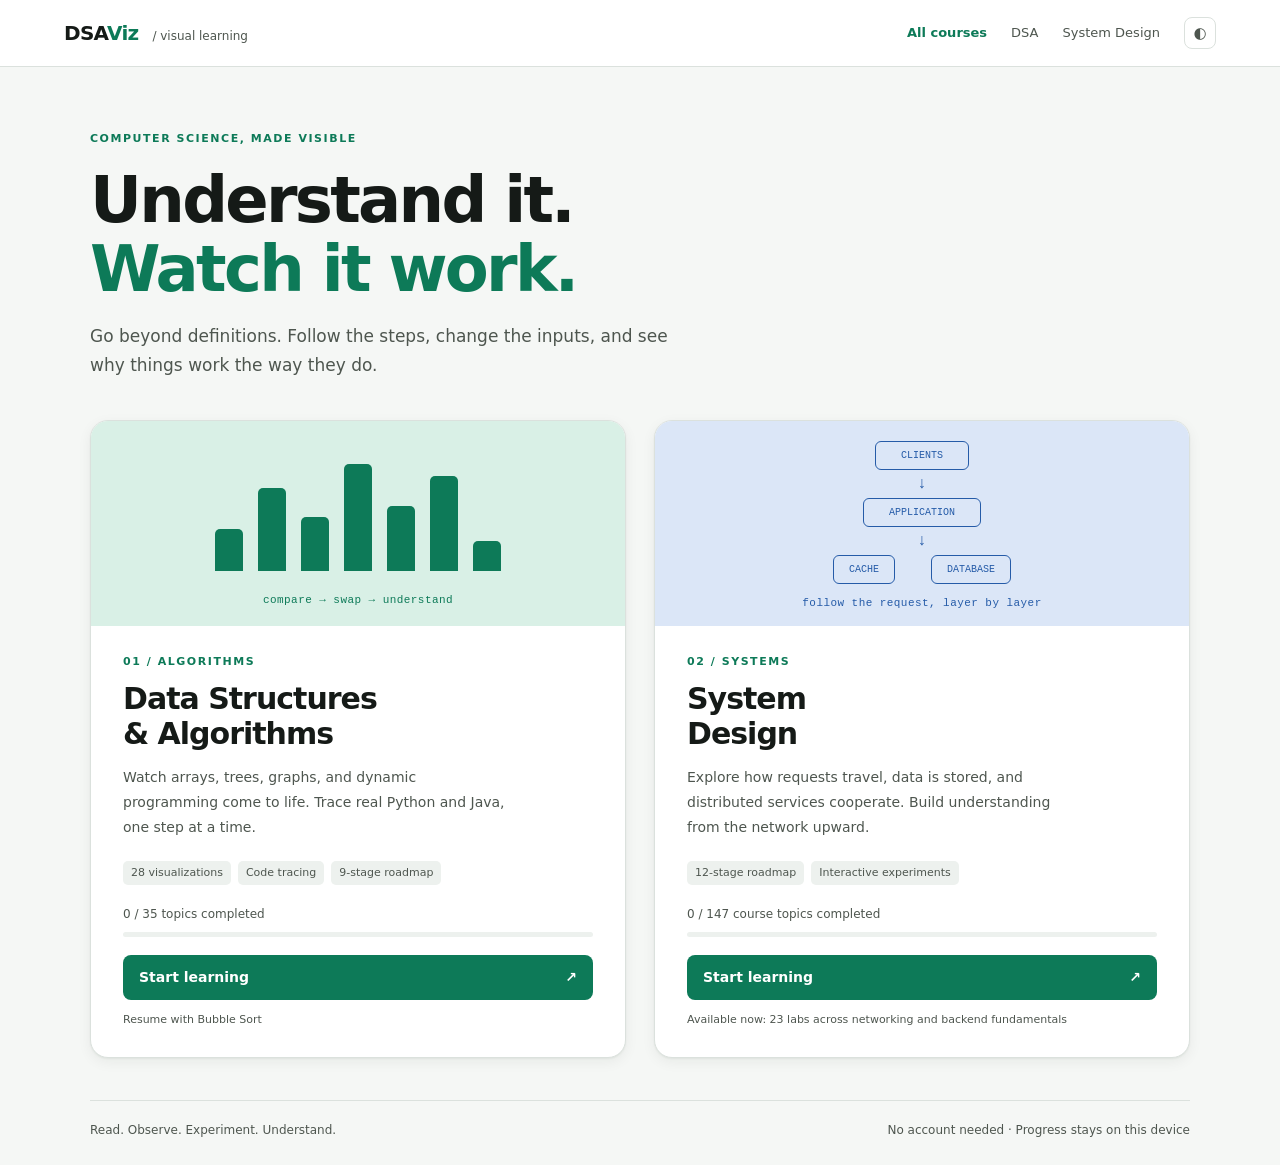
==== commit d885cdb4: "Add interactive backend fundamentals course stage" ====
--- a/DSAViz.html
+++ b/DSAViz.html
@@ -596,58 +596,92 @@
 .course-card small{display:block;color:var(--fg-2);font-size:11px;margin-top:12px}
 .learning-footer{display:flex;justify-content:space-between;gap:16px;flex-wrap:wrap;margin-top:42px;padding-top:20px;border-top:1px solid var(--line);color:var(--fg-2);font-size:12px}
 body[data-course="dsa"] #view-visualize,body[data-course="dsa"] .view.is-active{height:calc(100vh - 120px)}
-.sd-workspace{display:grid;grid-template-columns:275px minmax(0,1fr);max-width:1600px;margin:auto}
-.sd-sidebar{padding:22px 14px;background:var(--bg-2);border-right:1px solid var(--line);position:sticky;top:0;max-height:100vh;overflow:auto;align-self:start}
-.sd-sidebar summary{cursor:pointer;font-weight:650;font-size:12px;padding:12px 4px;color:var(--fg-2)}
-.sd-sidebar summary small{display:block;padding-left:16px;color:var(--fg-2);font-weight:400}
-.sd-sidebar nav>details{border-bottom:1px solid var(--line)}
-.sd-overview{display:block;color:var(--accent);padding:12px 8px;text-decoration:none;font-size:13px}
-.sd-topic{display:flex;justify-content:space-between;gap:4px;padding:9px 10px;text-decoration:none;color:var(--fg-2);font-size:12px;border-radius:6px;margin-bottom:2px}
-.sd-topic small{font-size:9px;color:var(--fg-2);align-self:center}.sd-topic.current{background:var(--accent-bg);color:var(--accent);font-weight:650}
-.sd-topic:hover{background:var(--bg-3)}
-.sd-content{padding:38px 5%;min-width:0;max-width:1150px}
-.sd-content h1{font-size:clamp(28px,3vw,42px);letter-spacing:-1.1px;line-height:1.2;margin:12px 0 24px}
-.sd-lede{font-size:16px;color:var(--fg-2);line-height:1.8;max-width:70ch}
-.sd-content a:not(.learn-action){color:var(--accent)}
-.stage-grid{display:grid;grid-template-columns:repeat(2,minmax(0,1fr));gap:18px;margin-top:30px}
-.stage-card{background:var(--bg-2);border:1px solid var(--line);border-radius:12px;padding:24px}
-.stage-card h2{font-size:20px;line-height:1.3}.stage-card p{color:var(--fg-2);font-size:12px}.stage-card li{padding:3px 0;font-size:13px}
-.lesson-title{display:flex;justify-content:space-between;align-items:flex-start;gap:15px;margin-top:24px}
-.lesson-title .ghost-btn{white-space:nowrap;margin-top:4px}
-.back-link{font-size:12px;text-decoration:none}
-.lesson-objectives{border:1px solid var(--line);border-left:3px solid var(--accent);padding:20px 24px;border-radius:8px;background:var(--bg-2)}
-.lesson-objectives h2{font-size:16px;margin:0 0 12px}.lesson-objectives h3{font-size:12px;color:var(--fg-2)}
-.sd-content li{line-height:1.8}.sd-section{padding:32px 0;border-bottom:1px solid var(--line)}
-.sd-section>h2{font-size:23px;letter-spacing:-.4px;margin:7px 0 18px}.sd-section p{font-size:15px;line-height:1.85;color:var(--fg-2);max-width:80ch}
-.section-label{font:11px var(--mono);color:var(--accent)}
-.related-links{display:flex;flex-wrap:wrap;gap:8px}.related-links a{font-size:12px;padding:5px 9px;background:var(--accent-bg);border-radius:5px;text-decoration:none}
-.working-steps{padding-left:24px}.working-steps li{padding:5px 0 5px 8px}
-.sd-section .model-note{font-size:12px;line-height:1.7;padding:12px 15px;background:var(--warn-bg);color:var(--warn);border-radius:7px}
-.sd-simulator{border:1px solid var(--line);border-radius:12px;overflow:hidden;background:var(--bg-2)}
-#sdDiagram{background:radial-gradient(var(--line) 1px,transparent 1px);background-size:18px 18px;padding:14px 5px}
-.sd-diagram{width:100%;display:block;max-height:360px;color:var(--accent)}
-.sd-node rect{fill:var(--bg-2);stroke:var(--line-2);stroke-width:2}.sd-node text{fill:var(--fg-2);font-size:15px;font-family:var(--mono)}
-.sd-node .sd-kind{font-size:9px;letter-spacing:.7px}.sd-node .sd-node-label{font:12px var(--sans);fill:var(--fg)}
-.sd-node.active rect{fill:var(--accent-bg);stroke:var(--accent)}.sd-node.failed rect{fill:var(--bad-bg);stroke:var(--bad)}
-.sd-active-link{fill:none;stroke:var(--accent);stroke-width:2;stroke-dasharray:5 5}
-.sd-packet{fill:var(--accent);animation:sd-flow 1.4s linear -.7s infinite;animation-play-state:paused;offset-distance:50%}
-.sd-running .sd-packet{animation-play-state:running}@keyframes sd-flow{from{offset-distance:0%}to{offset-distance:100%}}
-.sd-player{display:flex;align-items:center;flex-wrap:wrap;gap:8px;padding:14px;border-top:1px solid var(--line);border-bottom:1px solid var(--line)}
-.sd-player button{border:1px solid var(--line);background:var(--bg-3);border-radius:6px;min-width:38px;height:36px;cursor:pointer}.sd-player button:disabled{opacity:.4;cursor:default}
-#sdPlay{background:var(--accent);color:var(--on-accent);border-color:var(--accent)}
-.sd-player label{display:flex;align-items:center;gap:8px;margin-left:auto;font-size:12px}.sd-player label input{width:85px}#sdScrub{width:100%;accent-color:var(--accent)}
-#sdCount{font:11px var(--mono)}.sd-frame-info{padding:20px}#sdPacket{font-weight:700;font-size:15px}#sdNote{min-height:3.7em;margin:8px 0 16px}
-#sdState{display:flex;flex-wrap:wrap;gap:8px}#sdState span{font:11px var(--mono);padding:5px 8px;background:var(--bg-3);border-radius:5px}
-.walkthrough{margin-top:16px}.walkthrough summary{cursor:pointer;color:var(--accent)}#sdTrace li{padding:10px}#sdTrace li.current{background:var(--accent-bg);border-radius:8px}#sdTrace p{font-size:13px;margin:4px 0}#sdTrace button{background:none;border:0;font-weight:650;cursor:pointer;color:var(--accent);text-align:left}
-.experiment-controls{display:flex;flex-wrap:wrap;gap:20px;padding:20px;background:var(--bg-2);border:1px solid var(--line);border-radius:10px}
-.experiment-field{display:flex;flex-direction:column;justify-content:center;gap:10px;font-size:12px;min-width:180px;flex:1}
-.experiment-field:has(input[type="checkbox"]){flex-direction:row;align-items:center;justify-content:flex-start}.experiment-field select{padding:9px;border:1px solid var(--line);border-radius:6px;background:var(--bg);color:var(--fg);font:inherit}.experiment-field input{accent-color:var(--accent)}.experiment-field output{font:14px var(--mono);color:var(--accent)}
-.knowledge-check{padding:20px 24px;border:1px solid var(--line);background:var(--bg-2);border-radius:10px}.knowledge-check h3{margin-top:0}.knowledge-check summary{cursor:pointer;color:var(--accent)}
-.reflection-label{display:flex;flex-direction:column;gap:8px;margin:14px 0;font-size:12px}.reflection-label textarea{font:inherit;background:var(--bg);color:var(--fg);border:1px solid var(--line);border-radius:6px;padding:10px;resize:vertical}
-.sd-section dt{font-weight:650;margin-top:12px}.sd-section dd{color:var(--fg-2);margin:4px 0}.lesson-navigation{display:flex;justify-content:space-between;gap:25px;padding:28px 0}.lesson-navigation a{font-size:13px;max-width:45%}
-@media(max-width:1000px){.sd-workspace{grid-template-columns:230px minmax(0,1fr)}.stage-grid{grid-template-columns:1fr}.sd-content{padding:30px 24px}.course-card-body{padding:24px}.platform-brand small{display:none}}
-@media(max-width:700px){.platform-bar{flex-wrap:wrap;padding:13px 20px;gap:12px}.platform-bar nav{gap:18px}.platform-bar nav a{font-size:12px}.learning-home{padding:35px 20px}.learning-home h1{letter-spacing:-1.6px}.course-grid{grid-template-columns:1fr;gap:22px}.course-art{height:175px}.network-art{padding-top:10px}.sd-workspace{display:block}.sd-sidebar{position:static;max-height:280px;border-right:0;border-bottom:1px solid var(--line);padding:10px 16px}.sd-content{padding:26px 18px}.lesson-title{flex-wrap:wrap}.lesson-title h1{margin-bottom:5px}.lesson-title .ghost-btn{margin-bottom:20px}.sd-diagram{min-width:500px;max-height:none}#sdDiagram{overflow-x:auto}.sd-player label{margin-left:0}.course-card h2{font-size:27px}.knowledge-check{padding:18px}.platform-brand{font-size:18px}.sd-section p{font-size:14px}}
-@media(prefers-reduced-motion:reduce){.algorithm-art i,.network-art b,.sd-packet{animation:none!important}}
+@media(max-width:700px){.platform-bar{flex-wrap:wrap;padding:13px 20px;gap:12px}.platform-bar nav{gap:18px}.platform-bar nav a{font-size:12px}.learning-home{padding:35px 20px}.learning-home h1{letter-spacing:-1.6px}.course-grid{grid-template-columns:1fr;gap:22px}.course-art{height:175px}.network-art{padding-top:10px}.course-card h2{font-size:27px}.platform-brand{font-size:18px}.platform-brand small{display:none}}
+@media(prefers-reduced-motion:reduce){.algorithm-art i,.network-art b{animation:none!important}}
+
+/* A focused experiment workspace, with the roadmap tucked away until requested. */
+.published-stage{margin:36px 0}
+.backend-cell rect,.pool-lease rect{fill:var(--bg);stroke:var(--line)}
+.backend-cell.is-good rect,.pool-lease.occupied rect{fill:var(--accent-bg);stroke:var(--accent)}
+.backend-value{fill:var(--fg);font-size:14px;font-weight:650}
+.backend-track{fill:var(--bg)}.backend-fill{fill:var(--accent)}.backend-fill.expired{fill:#e57373}
+.backend-panel .scene-small{font-size:12px}
+.sd-workspace{display:block;max-width:1220px;margin:auto;padding:0 28px}
+.sd-content{max-width:none;padding:22px 0 54px;min-width:0}
+.sd-sidebar{padding:18px 0 0;position:static;background:none;border:0;max-height:none;overflow:visible}
+.roadmap-toggle{border:1px solid var(--line);border-radius:10px;background:var(--bg-2)}
+.roadmap-toggle>summary{padding:13px 18px;cursor:pointer;font-size:12px;font-weight:650;list-style:none;display:flex;justify-content:space-between;gap:16px}
+.roadmap-toggle>summary:after{content:'+';font-size:17px;color:var(--accent)}.roadmap-toggle[open]>summary:after{content:'−'}
+.roadmap-toggle>summary small{font-weight:400;color:var(--fg-2);margin-left:auto}
+.sd-overview{display:block;color:var(--accent);padding:12px 18px;text-decoration:none;font-size:12px}
+.sd-sidebar nav{max-height:450px;overflow-y:auto;display:grid;grid-template-columns:repeat(3,minmax(0,1fr));gap:10px;padding:12px 18px 20px;align-items:start}
+.sd-sidebar nav>details{border:1px solid var(--line);border-radius:7px}.sd-sidebar nav summary{padding:10px;cursor:pointer;font-size:12px;line-height:1.5}.sd-sidebar nav summary small{color:var(--fg-2);margin-left:6px}
+.sd-topic{display:flex;justify-content:space-between;gap:8px;text-decoration:none;color:var(--fg-2);padding:8px 12px;font-size:12px}
+.sd-topic small{font-size:10px;align-self:center}.sd-topic.current{color:var(--accent);background:var(--accent-bg)}.sd-topic:hover{background:var(--bg-3)}
+.back-link{color:var(--fg-2);font-size:12px;text-decoration:none}.back-link:hover{color:var(--accent)}
+.study-header{display:flex;align-items:center;justify-content:space-between;gap:15px;margin-bottom:25px}.study-header .ghost-btn{font-size:12px}
+.study-eyebrow{font:10px var(--mono);letter-spacing:.11em;color:var(--accent)}
+.sd-content .study-title{font-size:clamp(28px,3.2vw,43px);font-weight:720;line-height:1.15;letter-spacing:-1.3px;margin:12px 0}
+.study-subtitle{color:var(--fg-2);font-size:14px;line-height:1.8;max-width:82ch}.study-subtitle b{font-weight:650;color:var(--fg)}
+.study-objectives{margin:16px 0 24px;font-size:12px;color:var(--fg-2)}.study-objectives summary{cursor:pointer;color:var(--accent)}.study-objectives ul{line-height:1.9}
+.related-links{display:flex;flex-wrap:wrap;gap:8px}.related-links a{padding:5px 9px;border-radius:6px;background:var(--accent-bg);color:var(--accent);text-decoration:none;font-size:12px}
+.study-tabs{display:flex;gap:3px;border-bottom:1px solid var(--line);margin-bottom:24px;scroll-margin-top:20px}
+.study-tabs button{display:flex;gap:9px;align-items:center;border:0;background:none;padding:15px 22px;border-bottom:2px solid transparent;font:10px var(--mono);color:var(--fg-2);cursor:pointer}
+.study-tabs button span{font:600 13px var(--sans)}.study-tabs button[aria-selected="true"]{border-color:var(--accent);color:var(--accent);background:linear-gradient(transparent,var(--accent-bg))}
+.study-tabs button:hover{color:var(--accent)}
+.explore-grid{display:grid;grid-template-columns:minmax(0,1fr) 280px;gap:18px;align-items:start}
+.visual-lab{border:1px solid var(--line);border-radius:14px;background:var(--bg-2);overflow:hidden;min-width:0;box-shadow:var(--shadow)}
+.lab-topline{display:flex;justify-content:space-between;align-items:center;gap:12px;padding:16px 18px;border-bottom:1px solid var(--line);color:var(--fg-2);font-size:10px}
+.lab-status{font:10px var(--mono);letter-spacing:.06em;color:var(--accent);display:flex;align-items:center;gap:7px}.lab-status i{width:6px;height:6px;border-radius:50%;background:var(--accent)}
+#sdDiagram.lab-viewport{padding:4px 6px 0;overflow:hidden;background:radial-gradient(var(--line) .7px,transparent .7px);background-size:22px 22px;min-width:0}
+.lab-scene{display:block;width:100%;height:auto;max-height:none;color:var(--accent);overflow:visible}
+.scene-link{fill:none;stroke:var(--line-2);stroke-width:2;stroke-dasharray:5 6}.scene-link.broken{stroke:var(--bad);stroke-dasharray:3 9}.scene-route{fill:none;stroke:var(--accent);stroke-width:3}
+.actor-card{fill:var(--bg-2);stroke:var(--line-2);stroke-width:1.5}.scene-actor{cursor:pointer}.scene-actor.active .actor-card{fill:var(--accent-bg);stroke:var(--accent);stroke-width:2}.scene-actor.inspected .actor-card{stroke:var(--info);stroke-width:3}.scene-actor.failed .actor-card{fill:var(--bad-bg);stroke:var(--bad)}
+.actor-icon{fill:none;stroke:var(--fg-2);stroke-width:1.7}.active .actor-icon{stroke:var(--accent)}
+.scene-label{font:600 14px var(--sans);fill:var(--fg)}.scene-small{font:12px var(--sans);fill:var(--fg-2)}.scene-badge{font:10px var(--mono);fill:var(--accent)}
+.scene-packet{fill:var(--accent);stroke:var(--on-accent);stroke-width:1.2;pointer-events:none}.scene-packet .packet-halo{fill:var(--accent-bg);stroke:none;opacity:.7}
+.scene-pulse{fill:none;stroke:var(--accent);stroke-width:2;opacity:.3;pointer-events:none}.failure-dot{fill:var(--bad)}.failure-cross{fill:white;font:700 18px var(--sans)}
+.scene-internal>rect{fill:var(--bg-3);stroke:var(--line)}.data-cell>rect{fill:var(--bg-2);stroke:var(--line-2)}.data-cell.ready>rect{fill:var(--accent-bg);stroke:var(--accent)}.data-cell.held>rect{fill:var(--warn-bg);stroke:var(--warn)}.data-letter{font:700 18px var(--mono);fill:var(--fg)}
+.resource-tile>rect{fill:var(--accent-bg);stroke:var(--accent)}.resource-tile.removed>rect{fill:var(--bad-bg);stroke:var(--bad);stroke-dasharray:4 4}.certificate>rect{fill:var(--bg-2);stroke:var(--line-2)}.certificate.validated>rect{fill:var(--accent-bg);stroke:var(--accent)}.certificate.rejected>rect{fill:var(--bad-bg);stroke:var(--bad)}
+.latency-outbound,.latency-inbound{fill:var(--info)}.latency-processing{fill:var(--accent)}
+.sequence-lifeline{fill:none;stroke:var(--line-2);stroke-width:2;stroke-dasharray:4 6}.sequence-message path{fill:none;stroke:var(--line-2);stroke-width:2}.sequence-message.current path{stroke:var(--accent);stroke-width:3}.sequence-message.complete path{stroke:var(--info)}.sequence-message.future{opacity:.2}.sequence-label{font:12px var(--mono);fill:var(--fg)}
+.lab-player{display:flex;align-items:center;gap:7px;flex-wrap:wrap;padding:15px 16px;border-top:1px solid var(--line)}
+.lab-player button{min-width:32px;height:34px;padding:0 10px;border:1px solid var(--line);border-radius:6px;background:var(--bg);cursor:pointer}.lab-player button:disabled{opacity:.35;cursor:default}.lab-player .lab-play{background:var(--accent);border-color:var(--accent);color:var(--on-accent);min-width:68px;font-size:12px;font-weight:650}
+.lab-player label{margin-left:auto;display:flex;gap:7px;align-items:center;font-size:10px;color:var(--fg-2)}.lab-player select{background:var(--bg);color:var(--fg);font-size:11px;border:1px solid var(--line);border-radius:5px;padding:5px}.lab-player #sdCount{font:10px var(--mono);color:var(--fg-2)}#sdScrub{width:100%;accent-color:var(--accent);height:5px;margin-top:8px}
+.scene-key{display:flex;justify-content:center;gap:16px;flex-wrap:wrap;padding:0 12px 16px;color:var(--fg-2);font-size:10px}.scene-key span{display:flex;align-items:center;gap:5px}.scene-key i{width:7px;height:7px;border-radius:2px}.key-packet{background:var(--accent)}.key-ready{background:var(--info)}
+.experiment-desk{border:1px solid var(--line);border-radius:14px;background:var(--bg-2);padding:20px;min-width:0}.section-label{font:10px var(--mono);letter-spacing:.06em;color:var(--accent)}
+.experiment-desk h2{font-size:18px;line-height:1.3;letter-spacing:-.5px;margin:9px 0 17px}
+.scenario-presets{display:flex;flex-wrap:wrap;gap:6px;margin-bottom:21px}.scenario-presets button{border:1px solid var(--line);background:var(--bg);color:var(--fg-2);border-radius:6px;padding:7px 9px;font-size:10px;cursor:pointer}.scenario-presets button:hover,.scenario-presets button.selected{background:var(--accent-bg);border-color:var(--accent);color:var(--accent)}
+.lab-controls{display:flex;flex-direction:column;gap:18px}.experiment-field{display:flex;flex-direction:column;gap:8px;font-size:11px;color:var(--fg-2);min-width:0}.experiment-field output{font:600 18px var(--mono);color:var(--fg)}.experiment-field input[type="range"]{width:100%;accent-color:var(--accent)}.experiment-field select{width:100%;background:var(--bg);color:var(--fg);font:12px var(--sans);padding:9px;border:1px solid var(--line);border-radius:6px}.experiment-field:has(input[type="checkbox"]){flex-direction:row;align-items:flex-start;gap:8px;color:var(--fg)}.experiment-field input[type="checkbox"]{accent-color:var(--accent);margin:2px 0}
+#labRun{width:100%;margin-top:22px;font-size:12px;padding:11px}.lab-challenge{color:var(--fg-2);font-size:12px;line-height:1.7;margin:16px 0}.experiment-desk .model-note{font-size:10px;line-height:1.6;color:var(--fg-2);padding-top:13px;border-top:1px solid var(--line);margin:0}
+.dns-actions{display:grid;grid-template-columns:1fr 1fr;gap:6px;margin-top:20px}.dns-actions button{padding:8px 5px;font-size:10px;background:var(--bg);border:1px solid var(--line);border-radius:5px;cursor:pointer}.dns-actions button:hover{color:var(--accent);border-color:var(--accent)}
+.cache-ledger{margin-top:13px;background:var(--bg-3);padding:10px;border-radius:7px;font-size:10px}.cache-ledger>div{display:flex;justify-content:space-between;gap:10px;padding:4px 0}.cache-ledger span{color:var(--fg-2)}.cache-ledger b{font:10px var(--mono)}.cache-ledger p{color:var(--warn);font-size:10px;line-height:1.6;margin:8px 0 0}
+.observation-grid{display:grid;grid-template-columns:minmax(0,1.6fr) minmax(0,1fr);gap:18px;margin:20px 0 26px;align-items:start}.live-explanation,.actor-inspector{border:1px solid var(--line);border-radius:12px;background:var(--bg-2);padding:22px}
+.live-explanation h2,.actor-inspector h2{font-size:19px;line-height:1.4;letter-spacing:-.3px;margin:9px 0 10px}.live-explanation p,.actor-inspector p{font-size:13px;line-height:1.85;color:var(--fg-2);margin:0 0 15px;max-width:78ch}
+.transfer-progress{height:3px;background:var(--bg-3);border-radius:5px;overflow:hidden;margin:14px 0}.transfer-progress span{display:block;height:100%;background:var(--accent);width:0}
+.live-metrics{display:flex;gap:26px;flex-wrap:wrap}.live-metrics>div{display:flex;flex-direction:column;gap:5px}.live-metrics span{font:8px var(--mono);letter-spacing:.09em;color:var(--fg-2)}.live-metrics b{font:600 19px var(--mono);color:var(--fg)}.live-metrics small{font-size:10px;color:var(--fg-2)}#transferState{font:600 13px var(--sans);padding-top:4px}
+.actor-event{display:flex;gap:12px;align-items:center;background:var(--accent-bg);color:var(--accent);padding:10px 12px;border-radius:7px;font-size:10px}.actor-event b{margin-left:auto;font-size:11px}
+.walkthrough{margin-top:18px;padding-top:12px;border-top:1px solid var(--line);font-size:11px}.walkthrough summary{cursor:pointer;color:var(--accent)}#sdTrace{list-style:none;padding:0;margin-bottom:0;max-height:240px;overflow:auto}#sdTrace li{margin-top:5px;border-radius:5px}#sdTrace li.current{background:var(--accent-bg)}#sdTrace button{background:none;border:0;padding:8px;color:var(--fg-2);font-size:11px;cursor:pointer;text-align:left;width:100%}#sdTrace button span{color:var(--accent);font:10px var(--mono);margin-right:8px}
+.prediction{display:grid;grid-template-columns:1fr 1fr;gap:28px;border:1px solid var(--line);border-radius:12px;padding:26px;background:var(--bg-2)}.prediction h2{font-size:18px;line-height:1.5;margin:9px 0}.prediction p{font-size:12px;line-height:1.8;color:var(--fg-2)}.prediction-options{display:flex;flex-direction:column;justify-content:center;gap:8px}.prediction-options button{background:var(--bg);border:1px solid var(--line);padding:12px 15px;border-radius:7px;text-align:left;font-size:12px;cursor:pointer}.prediction-options button[aria-pressed="true"]{background:var(--accent-bg);border-color:var(--accent);color:var(--accent)}#predictionReason{margin:6px 0 0}
+.study-next{display:block;background:none;border:0;color:var(--accent);font-weight:600;font-size:13px;margin:25px 0 0 auto;padding:10px 0;cursor:pointer}
+.study-reading{max-width:790px;margin:0 auto;padding:28px 0;border-bottom:1px solid var(--line)}.study-reading h2{font-size:26px;letter-spacing:-.6px;line-height:1.3;margin:10px 0 20px}.study-reading p,.study-panel>p{font-size:15px;line-height:1.95;color:var(--fg-2);max-width:75ch}.study-panel a:not(.learn-action){color:var(--accent)}.study-panel>h2{max-width:790px;margin:32px auto 15px;font-size:23px}
+.mechanism-cards{list-style:none;padding:0;display:flex;flex-direction:column;gap:9px}.mechanism-cards li{display:flex;align-items:flex-start;gap:15px;background:var(--bg-2);border:1px solid var(--line);border-radius:9px;padding:15px 18px}.mechanism-cards span{background:var(--accent-bg);color:var(--accent);width:27px;height:27px;display:grid;place-items:center;border-radius:50%;font:12px var(--mono);flex-shrink:0}.mechanism-cards p{margin:0;font-size:13px}
+.deep-questions{max-width:790px;margin:30px auto;display:flex;flex-direction:column;gap:10px}.deep-questions details{border:1px solid var(--line);border-radius:10px;background:var(--bg-2);padding:18px 22px}.deep-questions summary{font-weight:600;font-size:15px;cursor:pointer;line-height:1.5}.deep-questions p{color:var(--fg-2);font-size:14px;line-height:1.9;margin-bottom:0}
+.reference-shelf{max-width:790px;margin:30px auto;padding:24px;border:1px solid var(--line);border-radius:12px;background:var(--bg-2)}.reference-shelf h2{font-size:19px}.reference-shelf p{font-size:12px;color:var(--fg-2);line-height:1.7}.reference-shelf a{display:flex;justify-content:space-between;padding:11px 0;border-top:1px solid var(--line);font-size:12px;text-decoration:none}
+.experiment-evidence{padding:23px;border:1px solid var(--line);border-radius:12px;background:var(--bg-2);margin:0 0 25px}.experiment-evidence h2{font-size:19px;margin:9px 0}.experiment-evidence>p{font-size:11px;color:var(--fg-2);line-height:1.8}.evidence-runs{display:flex;flex-direction:column;gap:14px;margin-top:18px}.evidence-run{display:grid;grid-template-columns:minmax(130px,1fr) minmax(60px,2fr) 60px;gap:18px;align-items:center}.evidence-run>div:first-child{display:flex;flex-direction:column;gap:4px;font-size:11px}.evidence-run span{font-size:10px;color:var(--fg-2)}.evidence-bar{height:7px;background:var(--bg-3);border-radius:5px;overflow:hidden}.evidence-bar i{display:block;height:100%;background:var(--accent);border-radius:5px}.evidence-run strong{font:14px var(--mono);text-align:right}.evidence-run small{font-size:9px;color:var(--fg-2)}
+.page-preview>rect{fill:var(--bg-2);stroke:var(--line-2)}.page-preview>path{fill:none;stroke:var(--line);stroke-width:4}.page-preview.painted>path{stroke:var(--accent)}.page-preview.painted>rect{fill:var(--accent-bg);stroke:var(--accent)}
+.takeaways{list-style:none;padding:0}.takeaways li{padding:10px 14px;margin-bottom:7px;background:var(--accent-bg);color:var(--accent);border-radius:7px;font-size:13px;line-height:1.7}
+.knowledge-check{padding:22px;border:1px solid var(--line);border-radius:12px;background:var(--bg-2)}.knowledge-check h3{font-size:17px;margin-top:0}.knowledge-check summary{font-size:13px;cursor:pointer;color:var(--accent)}.reflection-label{display:flex;flex-direction:column;gap:9px;margin:20px 0;font-size:12px;color:var(--fg-2)}.reflection-label textarea{background:var(--bg);color:var(--fg);border:1px solid var(--line);border-radius:7px;font:14px var(--sans);line-height:1.8;padding:12px;resize:vertical;width:100%}
+.term-cards{max-width:790px;margin:20px auto;display:grid;grid-template-columns:1fr 1fr;gap:12px}.term-cards>div{padding:16px 20px;border:1px solid var(--line);border-radius:9px;background:var(--bg-2)}.term-cards dt{font-size:13px;font-weight:650}.term-cards dd{font-size:12px;color:var(--fg-2);line-height:1.7;margin:7px 0 0}.lesson-navigation{display:flex;justify-content:space-between;gap:20px;padding:30px 0;max-width:790px;margin:auto;font-size:12px}.lesson-navigation a{max-width:45%;text-decoration:none}
+.lesson-title{display:flex;align-items:flex-start;justify-content:space-between;gap:20px;margin:25px 0}.lesson-title h1{font-size:32px}.lesson-title .ghost-btn{white-space:nowrap}
+.sd-lede{font-size:15px;color:var(--fg-2);line-height:1.8;max-width:75ch}.sd-content>h1{font-size:38px;letter-spacing:-1px;line-height:1.2}
+.system-course-hero{display:flex;justify-content:space-between;gap:25px;align-items:center;padding:26px 0}.system-course-hero h1{font-size:clamp(29px,4vw,45px);line-height:1.12;letter-spacing:-1.6px;margin:12px 0}.system-course-hero p{max-width:60ch;color:var(--fg-2);line-height:1.8;font-size:14px}.course-orbit{width:220px;flex-shrink:0;overflow:visible}.course-orbit path{fill:none;stroke:var(--line-2);stroke-width:2}.course-orbit circle{fill:var(--accent-bg);stroke:var(--accent)}.course-orbit text{fill:var(--fg-2);font:10px var(--mono)}
+.network-lab-cards{display:grid;grid-template-columns:repeat(3,minmax(0,1fr));gap:14px;margin:26px 0 36px}.network-lab-card{display:flex;flex-direction:column;padding:22px;border:1px solid var(--line);border-radius:12px;background:var(--bg-2);text-decoration:none;color:var(--fg);transition:transform .18s,border-color .18s}.network-lab-card:hover{transform:translateY(-3px);border-color:var(--accent)}.network-lab-card .lab-card-kicker{display:flex;justify-content:space-between;align-items:center;color:var(--accent);font:10px var(--mono)}.network-lab-card svg{width:35px;height:35px;fill:none;stroke:var(--accent);stroke-width:1.7;overflow:visible;margin:20px 0 0}.network-lab-card h3{font-size:17px;line-height:1.4;margin:12px 0 7px;letter-spacing:-.3px}.network-lab-card p{font-size:12px;color:var(--fg-2);line-height:1.8;margin:0 0 17px}.network-lab-card .open-lab{margin-top:auto;font-size:11px;color:var(--accent)}
+.future-path{margin:32px 0}.future-path>h2{font-size:23px}.future-stage{border:1px solid var(--line);border-radius:9px;background:var(--bg-2);margin-top:8px}.future-stage summary{display:flex;align-items:center;gap:16px;padding:15px 18px;cursor:pointer;font-size:13px;list-style:none}.future-stage summary>span:first-child{font:10px var(--mono);color:var(--accent)}.future-stage summary small{margin-left:auto;font-size:9px;color:var(--fg-2)}.future-stage ul{display:flex;flex-wrap:wrap;gap:8px;list-style:none;padding:0 18px 18px;margin:0}.future-stage li a{display:block;padding:6px 9px;border:1px solid var(--line);border-radius:5px;font-size:11px;color:var(--fg-2);text-decoration:none}.future-stage p{font-size:11px;color:var(--fg-2);padding:0 18px}
+@media(max-width:1050px){.explore-grid{grid-template-columns:minmax(0,1fr) 245px;gap:14px}.experiment-desk{padding:17px}.study-tabs button{padding:15px 17px}.network-lab-cards{grid-template-columns:repeat(2,minmax(0,1fr))}.sd-sidebar nav{grid-template-columns:repeat(2,minmax(0,1fr))}}
+@media(max-width:800px){.explore-grid{grid-template-columns:1fr}.experiment-desk{display:grid;grid-template-columns:1fr 1fr;gap:15px}.experiment-desk>.section-label,.experiment-desk>h2,.experiment-desk>.scenario-presets,.experiment-desk>#labRun{grid-column:1/-1}.experiment-desk>h2{margin:0}.scenario-presets{margin-bottom:0}.experiment-desk>.model-note{grid-column:1/-1}.lab-controls{gap:15px}.lab-viewport{max-width:none}.observation-grid{grid-template-columns:1fr 1fr}.actor-event{flex-wrap:wrap}.actor-event b{margin-left:0}}
+@media(max-width:600px){.sd-workspace{padding:0 15px}.sd-content{padding-top:18px}.roadmap-toggle>summary{font-size:11px;padding:12px}.roadmap-toggle>summary small{display:none}.sd-sidebar nav{grid-template-columns:1fr;padding:8px 10px 15px}.study-header{margin-bottom:18px}.study-title{letter-spacing:-.8px!important}.study-subtitle{font-size:12px}.study-tabs{gap:0;justify-content:space-between;margin-bottom:17px}.study-tabs button{padding:12px 10px;gap:4px;font-size:9px}.study-tabs button span{font-size:11px}.lab-topline{padding:13px 12px;font-size:9px}.lab-player{padding:12px;gap:5px}.lab-player button{padding:0 7px;min-width:29px;height:32px}.lab-player label{font-size:9px}.lab-player #sdCount{font-size:9px}.scene-key{gap:9px;font-size:9px}.experiment-desk{grid-template-columns:1fr;padding:18px;gap:0}.experiment-desk>h2{margin:9px 0 16px}.scenario-presets{margin-bottom:18px}.lab-controls{gap:16px}.experiment-desk>#labRun{margin-top:18px}.observation-grid{grid-template-columns:1fr;gap:13px;margin-top:14px}.live-explanation,.actor-inspector{padding:20px}.live-explanation p,.actor-inspector p{font-size:12px}.prediction{grid-template-columns:1fr;padding:20px;gap:10px}.prediction h2{font-size:17px}.study-reading{padding:24px 0}.study-reading p{font-size:14px;line-height:1.9}.study-reading h2{font-size:24px}.deep-questions details{padding:17px}.term-cards{grid-template-columns:1fr}.system-course-hero{padding:18px 0}.course-orbit{display:none}.network-lab-cards{grid-template-columns:1fr;gap:12px}.network-lab-card{padding:20px}.network-lab-card svg{margin-top:14px}.future-stage summary{padding:13px 12px;gap:10px}.future-stage summary small{font-size:8px}.lesson-navigation{font-size:11px}.platform-bar nav{gap:14px}}
+@media(prefers-reduced-motion:reduce){.network-lab-card{transition:none}}
 
 </style>
 </head>
@@ -8292,7 +8326,19 @@
     ['http-semantics','HTTP methods and status codes',['http-lifecycle']], ['http-versions','HTTP versions',['http-semantics','tcp-udp']],
     ['websockets','WebSockets',['http-versions']], ['browser-server','Browser-to-server communication',['dns','tls','http-lifecycle','websockets']]
   ]],
-  ['Application and Backend Fundamentals', [1], ['Web servers','Application servers','APIs','REST and GraphQL','Stateless and stateful architecture','Cookies and sessions','Authentication and authorization','Reverse proxies','API gateways','Request lifecycle','Connection pooling']],
+  ['Application and Backend Fundamentals', [1], [
+    ['s2-web-servers','Web servers',['http-lifecycle','http-semantics']],
+    ['s2-application-servers','Application servers',['s2-web-servers']],
+    ['s2-apis','APIs',['s2-application-servers','http-semantics']],
+    ['s2-rest-and-graphql','REST and GraphQL',['s2-apis']],
+    ['s2-stateless-and-stateful-architecture','Stateless and stateful architecture',['s2-application-servers']],
+    ['s2-cookies-and-sessions','Cookies and sessions',['s2-stateless-and-stateful-architecture','tls']],
+    ['s2-authentication-and-authorization','Authentication and authorization',['s2-cookies-and-sessions','s2-apis']],
+    ['s2-reverse-proxies','Reverse proxies',['s2-web-servers','tls']],
+    ['s2-api-gateways','API gateways',['s2-reverse-proxies','s2-authentication-and-authorization']],
+    ['s2-request-lifecycle','Request lifecycle',['s2-application-servers','s2-authentication-and-authorization']],
+    ['s2-connection-pooling','Connection pooling',['s2-request-lifecycle']]
+  ]],
   ['Databases and Storage', [2], ['Relational databases','NoSQL databases','Data modeling','Indexing','Query execution','Transactions','ACID properties','Transaction isolation','Replication','Partitioning','Sharding','SQL versus NoSQL','Object storage','File storage','Database performance']],
   ['Caching', [3], ['Why caching exists','Browser caching','Application caching','Database caching','Distributed caching','Cache-aside','Read-through and write-through','Write-behind','TTL','Cache eviction strategies','Cache invalidation','Cache consistency','Redis fundamentals','Cache failure scenarios']],
   ['Scalability and Load Balancing', [2,3,4], ['Scalability fundamentals','Vertical scaling','Horizontal scaling','Load balancing','Load balancing algorithms','Health checks','Session affinity','Autoscaling','Traffic spikes','Bottlenecks','Capacity planning','Content delivery networks']],
@@ -8358,15 +8404,15 @@
  },
  dns:{
   objectives:['Trace recursive resolution and authoritative referrals.','Explain how TTL and caches change the lookup path.'],
-  intro:['People remember names such as library.example, while IP routing uses addresses. DNS, the Domain Name System, lets names refer to records without embedding a permanent address in every application. It distributes responsibility so each domain owner can manage its own records.', 'A DNS lookup does not download the website. It discovers information used before the browser connects to a service. A name can have several address records, or aliases leading to another name.'],
+  intro:['People remember names such as library.example.com, while IP routing uses addresses. DNS, the Domain Name System, lets names refer to records without embedding a permanent address in every application. It distributes responsibility so each domain owner can manage its own records.', 'A DNS lookup does not download the website. It discovers information used before the browser connects to a service. A name can have several address records, or aliases leading to another name.'],
   fundamentals:['An A record contains an IPv4 address and an AAAA record an IPv6 address. A recursive resolver performs lookups for clients. Authoritative name servers publish a zone’s records. Root and top-level-domain (TLD) servers provide referrals toward the relevant authority.', 'TTL, time to live, tells caches how long a record may be reused. It is not the website session lifetime. Browsers, operating systems, and recursive resolvers can cache answers; caches may also hold intermediate referrals and negative answers.'],
   working:['The browser checks its cache, then the operating system’s applicable cache.','On a miss, a stub resolver asks a recursive resolver for the address.','A cold recursive resolver asks a root server, follows the TLD referral, then asks the authoritative server.','The resolver returns the answer and caches it; the browser can now connect to the address.'],
-  deep:['The resolver normally makes iterative queries to the hierarchy: a root server does not contact the TLD on behalf of this resolver. A referral supplies names of other servers and, when necessary, glue addresses. A completely cold lookup is educationally useful but uncommon because resolvers retain popular referrals.', 'TTL reduces repeated work but delays visibility of record changes. Our cache controls express valid versus expired answers; they do not model elapsed TTL seconds. CNAME chains can require extra lookups. NXDOMAIN indicates that a name does not exist and can be negatively cached; timeouts and SERVFAIL are different failures. DNSSEC authenticates signed DNS data when validated; it does not encrypt queries. DNS-over-HTTPS encrypts transport to a resolver, but that resolver still sees the query.'],
+  deep:['The resolver normally makes iterative queries to the hierarchy: a root server does not contact the TLD on behalf of this resolver. A referral supplies names of other servers and, when necessary, glue addresses. A completely cold lookup is educationally useful but uncommon because resolvers retain popular referrals.', 'TTL reduces repeated work but delays visibility of record changes. The experiment uses an explicit model clock: after a positive lookup, repeat it before expiry to reuse the cached answer. Change the authoritative IP while that answer is valid to observe staleness; advance time beyond expiry to discover the new value. CNAME chains can require extra lookups. NXDOMAIN indicates that a name does not exist and can be negatively cached; timeouts and SERVFAIL are different failures. DNSSEC authenticates signed DNS data when validated; it does not encrypt queries. DNS-over-HTTPS encrypts transport to a resolver, but that resolver still sees the query.'],
   usage:['A library moves its API to a new address. DNS allows the name to stay stable while the address record changes. Existing cached answers can direct clients to the old address until expiration, so migration planning must account for overlap.', 'DNS may return different addresses by region or load policy. This is a discovery mechanism, not a guarantee that the selected server is healthy or that cached clients immediately switch after an outage.'],
   summary:['DNS resolves names to records, not webpage content.','Recursive resolvers follow referrals to an authority.','A valid cache can bypass part or all of the hierarchy.'],
   check:['If the browser has a valid address answer, must it still ask the root server before opening the page?', 'No. It can reuse the answer. Even on a browser miss, a resolver cache may avoid a full hierarchy traversal.'],
   glossary:{Zone:'A portion of the namespace served by an authority.',Referral:'A response pointing the resolver toward another authority.',TTL:'Permitted cache lifetime for a record.'},
-  experiment:'Compare a cold lookup with browser, OS, and resolver cache hits. Then simulate a negative authoritative answer; no connection address is returned. The .example hierarchy is illustrative: .example is reserved for documentation, not a publicly delegated TLD.',
+  experiment:'Resolve library.example.com, repeat the lookup, then change the authority IP and advance model time past the TTL. Observe the cached answer until expiry and the fresh answer after it. example.com and the 192.0.2.0/24 addresses are reserved for documentation; these responses are locally simulated.',
   controls:[['cache','Valid cached answer at','select',['none','browser','OS','resolver'],'none'],['missing','Name does not exist (cold lookup)','checkbox',false]],
   sources:[['DNS concepts and resolution','https://www.rfc-editor.org/rfc/rfc1034.html'],['DNS negative caching','https://www.rfc-editor.org/rfc/rfc2308.html']]
  },
@@ -8484,9 +8530,168 @@
  }
 };
 
+/* Authored lessons: definitions, mechanisms, boundaries, and references live outside rendering. */
+Object.assign(SD_LESSONS, {
+ 's2-web-servers':{
+  objectives:['Distinguish serving an existing file from forwarding a dynamic request.','Explain how a configured URL becomes a handler, response status, and media type.'],
+  intro:['A browser can ask for a logo or a personalized book list using the same HTTP protocol. Someone must accept the connection, interpret the request, and send a correctly framed response. A web server provides that HTTP-facing job.','For an existing logo, running business logic would be unnecessary work. For a changing book list, reading a fixed file would be insufficient. The useful distinction is what the selected handler does, not whether the product is named a web server or an application server.'],
+  fundamentals:['A static resource is served from an existing representation, commonly a file. A dynamic response is produced by executing application logic. A document root is a configured filesystem location used when mapping selected URL paths to files; it is not the entire filesystem.','A listener accepts traffic at an address and port. Virtual-host rules choose a site, commonly using the Host field, and route rules choose a handler for the URL path. A media type such as image/svg+xml describes the response representation; it is separate from the HTTP status.'],
+  working:['Receive and parse an HTTP request on the configured listener. Select a site using the address, port, and configured host rules.','Select the path handler. In this model /logo.svg is static and /api/books is forwarded to application code.','Read the selected file or obtain the upstream response. Missing static content results in 404 in this configuration.','Write status, headers, and bytes to the client connection. The client uses the response media type to interpret the representation.'],
+  deep:['Real servers avoid dedicating a blocked thread to every idle connection by using event-driven I/O, worker pools, or a mixture. HTTP keep-alive permits connection reuse; HTTP/2 can multiplex requests. None of these mechanisms make an expensive application handler free. File transfer may use operating-system facilities and caches, so a static response need not read physical disk on every request.','Routing is configuration-specific: URL normalization, prefix matching, regular expressions, redirects, and default hosts can interact. This experiment deliberately uses two explicit routes instead of pretending to reproduce every NGINX rule. Path traversal protection, access checks, bounded request bodies, and safe content types matter. A static server can expose private files if configured incorrectly.'],
+  usage:['A learning site can serve HTML, CSS, JavaScript, and SVG from GitHub Pages without any application backend. The browser then runs its interactive simulations locally. A bookstore may instead serve the same kinds of assets at an edge server while forwarding /api requests to an application.','NGINX, Apache, and language runtimes can combine several roles. Separating roles in the diagram helps explain responsibility; it does not require separate machines. Deployment decisions should follow traffic, isolation, maintainability, and operational needs.'],
+  summary:['HTTP-facing behavior and business logic are distinct responsibilities.','A path is mapped by configuration; it is not unrestricted filesystem access.','Status and media type answer different questions about a response.'],
+  check:['Why can the missing-logo experiment return 404 without contacting the application?','The configured static handler checks its file mapping and finds no representation. There is no dynamic fallback in this model; a different configuration could choose one.'],
+  glossary:{'Static resource':'An existing representation served without generating its content for this request.','Document root':'The configured filesystem root for a static path mapping.','Media type':'A label describing the representation format, such as image/svg+xml.'},
+  experiment:'Switch the path, remove the static file, and compare which actor performs the work.',
+  controls:[['path','Request path','select',['/logo.svg','/api/books'],'/logo.svg'],['missing','Remove logo file','checkbox',false]],
+  sources:[['NGINX request processing','https://nginx.org/en/docs/http/request_processing.html'],['MDN server-side introduction','https://developer.mozilla.org/en-US/docs/Learn_web_development/Extensions/Server-side/First_steps/Introduction']]
+ },
+ 's2-application-servers':{
+  objectives:['Identify validation, business rules, and persistence inside a handler.','Explain why a stock reservation must avoid a check-then-write race.'],
+  intro:['A web server can deliver a book cover, but accepting an order requires a decision: is the requested quantity available? An application server executes the rules that turn an incoming request into useful work.','Think of the HTTP boundary as the service desk and the application as the staff applying the store’s policies. The analogy stops at concurrency: many requests may run together, and a correct decision must remain correct when two customers act at the same time.'],
+  fundamentals:['A handler is code selected to process a request. Domain logic expresses application rules, such as requiring enough stock. Persistence stores information beyond one request or process. These responsibilities can be organized into modules within a single program.','A conditional update changes inventory only if its current stock satisfies the condition. A transaction groups database operations with defined atomicity and isolation. Stage 3 will develop those terms; here the key idea is that checking availability and reserving it cannot be unrelated actions.'],
+  working:['Parse the requested quantity at the application boundary. Assume authentication has already established the buyer.','Validate the input and apply the ordering rule. Positive quantity alone does not establish availability.','Ask persistence to reserve inventory conditionally. The model performs one atomic reservation, not a separate read followed by an unprotected write.','Translate success to 201 Created or insufficient stock to this API’s 409 Conflict. Return a representation that lets the caller understand the decision.'],
+  deep:['A naive handler can read stock=1 twice for two buyers and accept both orders. Concurrency control belongs at a boundary that can enforce the invariant for all writers. Conditional updates, appropriate isolation, or explicit locking can help; the best choice depends on the database and operation. This single-buyer animation does not simulate isolation levels or contention, and does not claim to prove a full checkout transaction correct.','Application latency includes parsing, authorization, CPU work, dependency waits, and response serialization. Asynchronous I/O can release a worker while waiting, but does not accelerate the dependency itself. Work queues, memory limits, cancellation, and exception handling determine behavior under load. Retrying an order needs an idempotency design rather than assuming every request is harmless to repeat.'],
+  usage:['In an online bookstore, the handler may coordinate inventory, an order record, and later payment work. Payment across another service cannot simply be assumed to participate in the inventory database transaction. Later messaging and architecture stages explain how to manage those boundaries.','A framework can supply routing, middleware, and serialization while your code supplies policy. A web server and an application runtime may run in one process or separate services. Neither arrangement excuses the application from input validation and data invariants.'],
+  summary:['Application handlers execute policy rather than merely deliver bytes.','Persistence must protect invariants against concurrent writers.','Slow dependencies affect latency even when the business result is unchanged.'],
+  check:['If quantity exceeds stock, will increasing database speed make this order succeed?','No. Faster persistence changes waiting time. The conditional reservation still fails because the domain condition is not satisfied.'],
+  glossary:{Handler:'Code selected to process an incoming request.','Domain invariant':'A condition that valid application state must preserve.','Conditional update':'A write applied only when its database predicate holds.'},
+  experiment:'Change stock, quantity, and query duration; observe inventory and created orders.',
+  controls:[['quantity','Requested books',1,6,2],['stock','Initial stock',0,6,4],['work','Database work (ms)',20,300,80]],
+  sources:[['MDN server-side introduction','https://developer.mozilla.org/en-US/docs/Learn_web_development/Extensions/Server-side/First_steps/Introduction'],['PostgreSQL transaction isolation','https://www.postgresql.org/docs/current/transaction-iso.html']]
+ },
+ 's2-apis':{
+  objectives:['Explain an API as a contract rather than merely a URL.','Trace validation failures without accidentally writing invalid data.'],
+  intro:['A browser and a backend are separate programs. To cooperate they need an agreement about what can be requested and what a response means. An application programming interface, or API, makes that agreement explicit.','Without a contract, one client might send title as text while another sends null, and a changed server might silently interpret both differently. Clear inputs, outputs, errors, and compatibility rules let each side evolve with fewer surprises.'],
+  fundamentals:['An endpoint is an addressable operation, often expressed through an HTTP method and URL. A schema describes expected data structure and constraints. A representation is the data returned or accepted, for example a JSON book object. HTTP supplies transport semantics; the application supplies its own resource rules.','An API includes behavior beyond field names: authorization, pagination, error shape, side effects, and retry guarantees. A version label communicates a compatibility boundary only when implemented and documented. This model supports v1 and intentionally has no v2 route.'],
+  working:['Send POST to the chosen version’s books endpoint with a title. The client does not choose the database table directly.','Find the implemented route. An unimplemented version fails at routing before its payload can create a book.','Validate that title meets this contract. Invalid input stops before persistence.','Create the book once and return 201 with a representation and a Location identifying the created resource.'],
+  deep:['Schema validation is not authorization and cannot prove a request is safe in every business context. A valid title can still be submitted by someone without permission. Server-side validation is mandatory even when the frontend has form checks, since callers can bypass those checks. Size limits, encoding, and unexpected fields need explicit policies instead of accidental behavior.','Compatibility depends on consumers. Adding an optional response field is often safe for tolerant clients but may break strict parsers; removing a required field or changing its meaning is more dangerous. Versioning, deprecation windows, and contract tests address different parts of migration. This animation illustrates one request and deliberately omits authentication and rate limiting so the validation boundary stays visible.'],
+  usage:['A mobile reading app and a web reading app can both use the same book API while rendering different interfaces. A documented contract helps them coordinate releases and handle errors consistently. OpenAPI can describe HTTP operations and schemas, but implementation still has to enforce them.','Internal service APIs need the same clarity as public ones. A stable error code or pagination rule can matter more than whether the caller is inside the same organization. Observability should connect client-visible failures with server traces without leaking credentials.'],
+  summary:['An API defines operations and behavior, not just addresses.','Routing and schema validation are separate gates.','Compatibility requires explicit policy and implemented behavior.'],
+  check:['Does changing /v1/books to /v2/books create a compatible new API?','No. The server must implement the new route and contract, and clients must understand its behavior. A label alone supplies neither.'],
+  glossary:{Schema:'A description of data shape and constraints.',Endpoint:'An addressable operation of an interface.',Compatibility:'The ability of existing consumers to keep working under a change.'},
+  experiment:'Send valid or invalid payloads to implemented and unimplemented versions.',
+  controls:[['payload','Title payload','select',['valid','null'],'valid'],['version','Requested API version','select',['v1','v2'],'v1']],
+  sources:[['OpenAPI specification','https://spec.openapis.org/oas/v3.1.1.html'],['HTTP semantics (RFC 9110)','https://www.rfc-editor.org/rfc/rfc9110.html']]
+ },
+ 's2-rest-and-graphql':{
+  objectives:['Distinguish resource representations from a selected GraphQL response shape.','Separate client requests from resolver and database work.'],
+  intro:['A profile screen may need a name and recent orders. A resource-oriented API can expose those resources at separate URLs; GraphQL lets the caller describe a desired selection of fields against a schema. Both still require server-side work.','The interesting question is not which label wins. It is where the interface puts control, how much work the server does, and how caching, authorization, errors, and evolution are handled. The experiment keeps those boundaries visible.'],
+  fundamentals:['REST is an architectural style with constraints including a uniform interface and stateless interactions; JSON over HTTP alone does not establish REST. Our resource API illustrates resource retrieval, not every REST constraint. GraphQL specifies a typed query language and execution rules for fields.','A resolver obtains a field’s value. A query can trigger many resolvers and data accesses even when sent in one HTTP request. Batching combines compatible data accesses. Selecting fewer fields changes the response shape, but whether it saves database work depends on the implementation.'],
+  working:['Choose the resource API or GraphQL endpoint and decide whether the screen needs orders.','Fetch the profile. The resource example uses GET /users/42; GraphQL requests the name field.','If orders are selected, the resource example makes a second request. The GraphQL example resolves orders within its query.','Observe the data accesses: our naive order resolver performs three reads, while batching performs one. Count those separately from client requests.'],
+  deep:['GraphQL validation checks a query against the schema before execution. Resolver authorization, query complexity limits, pagination, and cancellation still need an implementation. Nested fields can produce the N+1 problem: loading a list and then fetching related data separately for each item. Request-scoped batching and caching can help, but a single graph query is not equivalent to a single database query.','Resource APIs can offer aggregation endpoints and carefully tailored representations too. HTTP GET responses can use standard caching mechanisms when suitable; GraphQL transport and caching need explicit choices. GraphQL can return partial data and errors together, while a resource API can define its own partial-failure representation. The fixed three-order example is a conceptual comparison, not a performance benchmark or proof that one approach is universally faster.'],
+  usage:['A multi-device product can benefit from GraphQL when screens need different combinations of related fields. A straightforward catalog API may benefit from predictable resource URLs and HTTP caching. Teams should consider client needs, backend cost control, tooling, and maintainability.','Whichever interface is used, a data-access layer must avoid unbounded fan-out and enforce access rules. Observe both client latency and downstream queries; otherwise a neat frontend request can conceal expensive work.'],
+  summary:['GraphQL selects fields; REST defines architectural constraints.','One HTTP request may cause many downstream reads.','Batching and aggregation are implementation decisions available across designs.'],
+  check:['Why can one GraphQL request perform more than one database read?','Fields can invoke separate resolvers, and resolvers may access different rows or services. The experiment shows profile plus three order reads unless the order resolver batches them.'],
+  glossary:{Resolver:'Code that supplies a GraphQL field value.',Batching:'Combining compatible data fetches into fewer operations.','N+1 problem':'A collection fetch followed by separate related fetches for individual items.'},
+  experiment:'Compare request count, selected fields, and batched versus naive order reads.',
+  controls:[['style','Interface','select',['Resource API','GraphQL'],'Resource API'],['orders','Include three orders','checkbox',true],['batch','Batch order reads','checkbox',false]],
+  sources:[['GraphQL execution specification','https://spec.graphql.org/October2021/#sec-Execution'],['Fielding: REST architectural style','https://ics.uci.edu/~fielding/pubs/dissertation/rest_arch_style.htm']]
+ },
+ 's2-stateless-and-stateful-architecture':{
+  objectives:['Locate state instead of assuming stateless means no data.','Explain why affinity can conceal dependence on one worker’s memory.'],
+  intro:['Two identical application replicas are not interchangeable if only one remembers your cart. Scaling a process adds workers, but it does not copy its memory. State placement determines whether a later request can be handled elsewhere.','In this experiment the first request stores Atlas in a cart on replica A. The next request can use A or B, and A can fail. Watch where the information actually lives before predicting what the browser receives.'],
+  fundamentals:['State is information retained for later behavior. Stateful workers depend on retained local information across requests. Workers can avoid local session dependence by receiving required context in the request or loading it from an external store. The overall system remains stateful even if its application workers are interchangeable.','Session affinity routes a client back to a preferred worker. A shared session store lets multiple workers retrieve the same session key. Neither is a free guarantee: affinity may break during failure, and shared storage adds latency, consistency, and availability considerations.'],
+  working:['Route the cart mutation to replica A. Identify which component receives the first request.','Store the cart either in A’s local memory or in the external session store.','Route the read using the chosen affinity policy. If A fails, use B even when affinity was enabled.','Read from the receiving worker’s available state. B cannot access A’s memory, but can query the shared store in this model.'],
+  deep:['REST’s stateless constraint means each request contains the information needed to understand it without server-held conversational context. The narrower deployment phrase “stateless worker” often means no indispensable process-local session data. A shared-session worker can satisfy that operational goal while still participating in server-side sessions; these two meanings should not be silently conflated.','Externalizing state can make replacement and horizontal scaling easier, but the store must be designed for failure and concurrent mutations. Two cart updates can overwrite each other without appropriate version checks or atomic operations. Self-contained credentials avoid a session lookup for some identity checks but introduce expiry and revocation choices; they do not eliminate business data. This model omits store failures and competing cart writes.'],
+  usage:['A reading service can run several interchangeable HTTP workers while keeping accounts, bookmarks, and carts in external storage. Restarting a worker then does not erase those records. A real-time collaboration service may intentionally hold connection state locally and design reconnection and recovery around that fact.','Affinity can reduce migration cost for legacy applications, but relying on it alone makes failover fragile. First identify what must survive a worker restart, then choose an explicit persistence and recovery strategy.'],
+  summary:['Stateless workers can use stateful external systems.','Local memory is not automatically shared between replicas.','Affinity influences routing; it does not preserve a failed worker’s state.'],
+  check:['Why does a locally stored cart disappear after A fails even with affinity enabled?','The router must choose an available worker. B has no copy of A’s local memory, so affinity cannot reconstruct the cart.'],
+  glossary:{Replica:'Another running instance of an application.',Affinity:'A preference for routing a client to the same worker.','External state':'Information stored outside an individual worker’s local memory.'},
+  experiment:'Switch storage location, enable affinity, and fail replica A before the second request.',
+  controls:[['storage','Cart state location','select',['local','shared'],'local'],['sticky','Use session affinity','checkbox',false],['fail','Fail replica A','checkbox',false]],
+  sources:[['Fielding: stateless constraint','https://ics.uci.edu/~fielding/pubs/dissertation/rest_arch_style.htm'],['OWASP session management','https://cheatsheetseries.owasp.org/cheatsheets/Session_Management_Cheat_Sheet.html']]
+ },
+ 's2-cookies-and-sessions':{
+  objectives:['Separate a browser cookie from server session data.','Explain Secure, HttpOnly, SameSite, and server-side expiry without treating them as interchangeable.'],
+  intro:['HTTP does not remember that a previous request logged you in. A session can connect later requests to a server-established identity. A cookie is one browser mechanism for carrying a session identifier automatically.','The browser may still have a cookie when the server no longer accepts its session. Conversely, a valid server session is useless to a request that does not send its identifier. These are two distinct stores with separate rules.'],
+  fundamentals:['Set-Cookie is a response field that asks the browser to store a cookie under scope and security rules. Cookie is a request field carrying matching cookies. An opaque session ID identifies server-side data; the ID itself does not encode or prove the user’s permissions.','Secure restricts cookie transmission to secure transport. HttpOnly prevents access through browser script APIs such as document.cookie. SameSite controls some cross-site cookie sending; it is not a replacement for every CSRF defense. Domain, path, expiry, and browser policies also influence storage and transmission.'],
+  working:['After verified login over HTTPS, create a server-side record mapping a random session ID to the user and expiry. The demo ID is fake.','Return Set-Cookie with the selected Secure flag and fixed HttpOnly and SameSite=Lax attributes.','Advance server-session age, then make a same-site request over the selected scheme. Observe whether the browser includes the cookie.','Look up the session only if its identifier arrives. Reject expired records even if the browser still stores the cookie.'],
+  deep:['Production session identifiers need high entropy, safe generation, rotation after authentication or privilege changes, and invalidation on logout. A stolen live session ID can act as a bearer credential; storing it in a cookie does not make theft harmless. HTTPS and appropriate cookie scope are essential. HttpOnly limits direct script reads but injected script may still make authenticated requests from the page.','Server idle timeouts and absolute lifetimes are different from cookie Max-Age or Expires. This model advances only the server’s absolute lifetime and deliberately leaves the browser cookie stored to expose that distinction. It omits browser eviction, third-party restrictions, HSTS upgrades, and cross-site navigation rules. Real applications need a considered CSRF strategy and must avoid exposing session IDs in logs or URLs.'],
+  usage:['A library portal can store a session ID in an HttpOnly cookie and keep account identity in an external session store. The protected endpoint verifies the session and then checks whether that account may access the requested item.','Session storage can be in memory for a single experimental service, but production restart and replica behavior need a deliberate store and failure policy. Stage 2’s state-placement lab shows why a cookie alone cannot share worker memory.'],
+  summary:['Cookies transport identifiers; server sessions establish accepted context.','Security attributes address different threats.','A stored cookie does not override expired server state.'],
+  check:['Why does a 60-second-old cookie fail when the server lifetime is 30 seconds?','The cookie may still be sent, but the server-side record has expired. The server rejects it rather than trusting possession of the text.'],
+  glossary:{'Opaque identifier':'A value whose meaning is retrieved from server state rather than decoded by the client.',HttpOnly:'A cookie attribute limiting access through browser script APIs.',CSRF:'An attack that induces unwanted authenticated actions through a victim’s browser.'},
+  experiment:'Change server lifetime, request age, transport, and the cookie’s Secure attribute.',
+  controls:[['ttl','Server lifetime (seconds)',10,120,30],['age','Next request age (seconds)',0,150,10],['scheme','Next request transport','select',['HTTPS','HTTP'],'HTTPS'],['secure','Secure cookie attribute','checkbox',true]],
+  sources:[['MDN HTTP cookies','https://developer.mozilla.org/en-US/docs/Web/HTTP/Guides/Cookies'],['OWASP session management','https://cheatsheetseries.owasp.org/cheatsheets/Session_Management_Cheat_Sheet.html']]
+ },
+ 's2-authentication-and-authorization':{
+  objectives:['Distinguish verifying identity from granting permission.','Trace protected-resource decisions before a database read.'],
+  intro:['A library recognizes Alice’s account, but that does not let Alice read Bob’s private document. Authentication and authorization answer different questions, and both must happen at a trusted boundary.','Hiding a button in the browser is useful interface behavior, but a caller can still send the underlying HTTP request. The server must enforce the rule even when there is no frontend involved.'],
+  fundamentals:['Authentication establishes who a requester is using an accepted mechanism. Authorization decides whether that subject may perform an action on a resource in the current context. A policy can involve ownership, roles, relationships, time, or other attributes.','An authenticated subject is not automatically authorized for every resource. This model has one subject, Alice, and an ownership rule for reading document 42. A valid credential establishes Alice; the policy separately checks the document owner before retrieving private content.'],
+  working:['Receive a request for a particular protected resource. Start with unverified identity and unchecked access.','Validate the credential. Missing or expired credentials cannot establish Alice and result in 401 in this model.','If identity is established, evaluate whether Alice owns the document. A denied policy results in 403 here.','Only an allowed policy reaches the private data read. Return 200 with the permitted representation.'],
+  deep:['Credential validation depends on the mechanism: a session lookup must check expiry and revocation; a signed token verifier must check cryptographic validity and relevant claims, not simply decode text. Password authentication needs appropriate hashing, rate limits, and recovery policies. This animation is an identity-state model and deliberately performs no real cryptography or login.','Authorization should deny by default and be checked for every request and relevant object. A role alone may be insufficient when access depends on ownership or tenancy. Guessable IDs are not the underlying flaw when an object-level check is missing. Some services intentionally use 404 instead of 403 to conceal existence; HTTP status alone is not a universal disclosure policy. Changes between check and use require careful handling when permissions can mutate concurrently.'],
+  usage:['A document service checks identity at ingress and enforces resource-level access in the application. A gateway may reject invalid credentials early, but the service still knows document ownership and must apply the final rule.','A reading application may allow public book metadata while restricting a user’s private notes. Separate policies for these actions prevent an overbroad “logged in” check from exposing another account’s content.'],
+  summary:['Identity verification and permission decisions are separate gates.','Access control belongs on the server for each protected operation.','Credential validity does not prove ownership or entitlement.'],
+  check:['Alice has a valid credential, but Bob owns document 42. Should the service return its contents?','No. Authentication succeeds, but the ownership policy denies the read. The model shows 403 and zero private database reads.'],
+  glossary:{Subject:'The established actor requesting an action.',Authorization:'The decision to allow or deny an action on a resource.','Object-level check':'An access decision for the specific object requested.'},
+  experiment:'Change credential validity and document ownership; observe which gate stops the request.',
+  controls:[['credential','Credential state','select',['valid','expired','missing'],'valid'],['owner','Document owner','select',['Alice','Bob'],'Alice']],
+  sources:[['OWASP authentication','https://cheatsheetseries.owasp.org/cheatsheets/Authentication_Cheat_Sheet.html'],['OWASP authorization','https://cheatsheetseries.owasp.org/cheatsheets/Authorization_Cheat_Sheet.html']]
+ },
+ 's2-reverse-proxies':{
+  objectives:['Explain the client-facing and upstream connection boundary.','Trace path routing and distinguish an upstream connection failure from a missing resource.'],
+  intro:['A client should not need to know every internal service address. A reverse proxy accepts requests on behalf of services and forwards them according to configured rules. It gives the outside world a stable entry point.','The proxy is an active HTTP participant, not a transparent wire. It may terminate TLS, open another connection, adjust headers, buffer data, or choose a destination. Understanding the two connection legs makes both security and failures easier to reason about.'],
+  fundamentals:['An upstream is a destination service from the proxy’s perspective. TLS termination decrypts the public connection at the proxy; the upstream connection needs its own security decision. Routing maps information such as host or path to a destination.','A forward proxy serves clients seeking outside destinations; a reverse proxy represents servers to clients. A reverse proxy can also load balance or cache when configured, but forwarding alone does not guarantee either feature. This experiment uses fixed path rules and no automatic retry.'],
+  working:['Accept the public HTTPS request at the reverse proxy and terminate that TLS connection.','Select catalog or media using the configured path rule. Open or reuse a separate upstream connection.','Send the upstream request and wait for a valid response or a connection failure.','Relay a successful response, or return 502 for the modeled upstream connection failure. The proxy cannot fabricate healthy application behavior.'],
+  deep:['Forwarded client addresses and scheme headers are useful only with a trusted proxy boundary. A backend must not accept arbitrary caller-supplied identity headers as authoritative. Header normalization, path rewriting, request size limits, and connection reuse can change behavior. Misaligned HTTP parsing between participants can create request-smuggling vulnerabilities, which this simplified model does not simulate.','Upstream connection failure, upstream timeout, and an upstream application’s own 500 response are different events. A gateway commonly maps connection failure to 502 and timeout to 504, but actual status behavior depends on implementation. Retrying non-idempotent writes can duplicate effects. Buffering affects memory and streaming latency; TLS termination also creates an explicit trust boundary rather than end-to-end encryption to the application by default.'],
+  usage:['A bookstore can publish one domain, route /books to catalog, and route /images to media. Internal service addresses can change without changing the public interface. The proxy still needs capacity, monitoring, and redundancy.','If the upstream network is untrusted, encrypt and authenticate that leg as well. A single secure browser-to-proxy leg should not be described as protecting every internal hop. Later security lessons explore those trust boundaries more deeply.'],
+  summary:['The proxy represents backend services at a public boundary.','Public and upstream connections are separate.','Routing cannot repair unavailable upstreams.'],
+  check:['Why does an upstream connection failure produce 502 rather than the missing-file 404 from the web-server lab?','The proxy failed to obtain an upstream response. It has not established that a requested representation is absent; these are different failure categories.'],
+  glossary:{Upstream:'A destination service contacted by a proxy.','TLS termination':'Ending a TLS connection and obtaining plaintext at a participant.','Reverse proxy':'A service accepting requests on behalf of destination servers.'},
+  experiment:'Route between two paths and fail the selected upstream.',
+  controls:[['path','Path','select',['/books','/images/cover'],'/books'],['fail','Fail selected upstream','checkbox',false]],
+  sources:[['NGINX reverse proxy','https://docs.nginx.com/nginx/admin-guide/web-server/reverse-proxy'],['NGINX proxy module','https://nginx.org/en/docs/http/ngx_http_proxy_module.html']]
+ },
+ 's2-api-gateways':{
+  objectives:['Separate routing from API admission policies.','Explain a quota window and why backend authorization remains necessary.'],
+  intro:['When several services expose APIs, every client should not need to rediscover their locations or implement separate entry policies. An API gateway can offer a common API boundary with routing and selected cross-cutting controls.','Adding that boundary introduces responsibility and another component that can fail. The useful question is which policies belong there and which require the backend’s knowledge of a particular resource.'],
+  fundamentals:['An API gateway commonly includes reverse-proxy behavior plus policies such as credential checks, rate limiting, or aggregation. Products overlap, so a name is less important than the configured behavior. Admission means allowing a request into a backend path; it does not mean approving every business action.','A rate-limit key identifies whose budget is counted, and a window defines a time interval for that budget. This experiment models a single caller and one fixed window. Requests beyond its configured allowance are rejected with 429, while missing credentials are rejected with 401 before consuming this model’s budget.'],
+  working:['Receive each request at the common API boundary. Identify the configured credential policy.','Reject absent credentials before routing. For authenticated requests, check the current window budget.','Increment the admission counter and route /books to catalog or /orders to orders while allowance remains.','Return service results or reject excess requests. Inspect totals, then restart to begin a new illustrative window.'],
+  deep:['Distributed rate limiting requires explicit consistency and failure policies. Per-process counters can multiply the effective allowance when several gateway replicas run. Fixed windows can permit bursts at a boundary; sliding windows and token buckets address different behavior. The simple counter here is deliberately not a production limiter and does not simulate time rollover or fairness between clients.','Gateway authentication can reduce repeated work, but resource-specific authorization belongs where the policy’s context is available. Backends need a trusted identity propagation mechanism and protection against bypassing ingress. Excessive aggregation or business logic at the gateway can create coupling and a bottleneck. Define timeout budgets across hops and avoid allowing gateway retries to multiply unsafe writes.'],
+  usage:['A reading platform can expose catalog and order routes at one origin. The gateway handles coarse credential admission and usage budgets while catalog enforces visibility and orders enforces ownership and purchase rules.','For a small single service, a separate gateway may add little value. As boundaries multiply, shared entry policies can improve consistency, but redundancy, observability, and operational cost must be planned.'],
+  summary:['Gateways combine routing with configured API policies.','A quota needs a defined caller key and window.','Admission at ingress does not replace backend authorization.'],
+  check:['Five authenticated requests arrive in this window with allowance three. How many reach the backend?','Three are admitted and two receive 429. Invalid credentials take a different branch and consume no admission allowance in this model.'],
+  glossary:{Admission:'Allowing a request through an entry policy.','Rate-limit key':'The identity or category whose usage budget is counted.','Quota window':'The modeled interval over which an allowance applies.'},
+  experiment:'Change request count, allowance, credentials, and destination service.',
+  controls:[['requests','Requests in this window',1,8,5],['limit','Window allowance',1,6,3],['auth','Valid credential','checkbox',true],['path','Service route','select',['/books','/orders'],'/books']],
+  sources:[['Azure Architecture: API gateways','https://learn.microsoft.com/en-us/azure/architecture/microservices/design/gateway'],['HTTP 429 (RFC 6585)','https://www.rfc-editor.org/rfc/rfc6585.html#section-4']]
+ },
+ 's2-request-lifecycle':{
+  objectives:['Follow middleware, handler, persistence, and response as separate stages.','Explain why a timed-out write has an uncertain outcome for its caller.'],
+  intro:['A request rarely goes straight from a socket to a database. Logging, identity checks, validation, domain rules, persistence, and serialization form a lifecycle. Following that chain explains where work stops and what evidence remains.','A particularly important failure happens when the browser stops waiting while the server keeps working. The browser sees a timeout; the database may later contain a committed order. Treating the timeout as proof of “nothing happened” is unsafe.'],
+  fundamentals:['Middleware is code wrapping or participating in request processing, often before and after a handler. A trace ID correlates observations across the chain. A deadline states when a participant stops waiting; cancellation is a separate attempt to stop work.','A committed write has crossed a persistence boundary. A client receiving confirmation and a server committing are distinct events, separated by work and a network. This example starts its client deadline at handler invocation to isolate that distinction, rather than modeling a full end-to-end budget.'],
+  working:['Receive the request, assign trace t42, and record ingress before later middleware can reject it.','Authenticate and validate in the configured order. Invalid input returns early and produces no database write.','Invoke the handler and start persistence. Compare query duration against the illustrative client deadline.','Either confirm a write before the deadline or show the client timing out followed by a later commit and trace entry.'],
+  deep:['Middleware order changes behavior: logging outside an authentication gate can observe rejected attempts, while a handler inside validation should never receive malformed input. Frameworks differ in how exceptions and response phases unwind the chain. Production trace context needs propagation across processes, and logs must avoid secrets and excessive personal data. A trace ID is correlation evidence, not an authorization credential.','Cancellation is cooperative and can race with completion. Some databases can interrupt work, but a caller cannot infer rollback merely from closing an HTTP connection. Retrying a non-idempotent write after an uncertain outcome can create duplicates. An idempotency key with correctly stored results or a status lookup can help; those guarantees require server design. This experiment intentionally lets work continue after the client deadline to make the uncertainty visible.'],
+  usage:['An order service should log the transition from received to validated to committed and connect it with a trace. If the caller times out, support and recovery processes need to determine whether the order exists rather than submit another one blindly.','Time budgets should account for ingress, dependency work, and response travel. Later reliability lessons add propagated deadlines, retries, backoff, and circuit breakers; understanding the lifecycle first prevents confusing those mechanisms with transaction guarantees.'],
+  summary:['Middleware can stop a request before application work.','Client waiting and server execution have different lifetimes.','A timeout does not establish the outcome of a write.'],
+  check:['The client timed out, but the event log later says committed. Is a blind retry safe?','No. The original write may exist. Determine its result or use a properly implemented idempotency mechanism before creating another order.'],
+  glossary:{Middleware:'Code participating around or before request-handler execution.',Deadline:'The latest time a participant is willing to wait.',Cancellation:'An attempt to stop ongoing work, which may already have completed.'},
+  experiment:'Compare early validation rejection, normal completion, and a write finishing after a client deadline.',
+  controls:[['work','Persistence duration (ms)',20,400,100],['timeout','Client deadline after handler (ms)',50,300,200],['invalid','Invalid input','checkbox',false]],
+  sources:[['Django request/response middleware','https://docs.djangoproject.com/en/5.2/topics/http/middleware/'],['HTTP retry semantics (RFC 9110)','https://www.rfc-editor.org/rfc/rfc9110.html#section-9.2.2']]
+ },
+ 's2-connection-pooling':{
+  objectives:['Distinguish borrowing a connection from opening one per request.','Explain queueing, lease release, and acquisition timeouts under a bounded pool.'],
+  intro:['Opening and authenticating a database connection for every request adds overhead and consumes database resources. A connection pool keeps a bounded collection of reusable connections and lends them to operations.','A pool resembles a limited number of service desks: work can use an available desk or wait. This analogy explains queueing, but database capacity is not unlimited; adding desks can eventually create more contention instead of more useful throughput.'],
+  fundamentals:['A lease is temporary exclusive use of a pooled connection. Borrowing should be paired with release, including error paths. The pool size bounds simultaneous leased connections, while a wait queue holds operations that cannot immediately borrow.','An acquisition timeout limits waiting to obtain a connection. It is different from a query timeout after obtaining one, and different again from the entire HTTP deadline. This model gives every request one fixed-duration query, simultaneous arrival at time zero, and a FIFO queue.'],
+  working:['Start the configured number of requests together with an initially idle pool.','Lease available connections to the earliest requests; place the remainder in the waiting queue.','Complete the current query wave, return results, and release leases. Borrow released connections for waiting requests whose deadline has not expired.','Expire queued requests at their acquisition deadline. Their queries never start; active queries can still finish and release their connections.'],
+  deep:['Pooling moves connection setup outside the steady-state borrow path, but stale or broken connections still need detection and replacement. Leaked leases exhaust capacity even when the database is healthy. Transaction ownership must be clear: returning a connection with uncommitted state or changed session settings can contaminate a later borrower unless reset appropriately. Pools usually provide lifecycle and health handling rather than a bare array of sockets.','An application pool and a proxy pooler are different layers. PgBouncer can lend a server connection for a client session, a transaction, or a statement depending on mode; shorter ownership changes compatibility with session features. Our experiment models application-style per-operation leases, not every PgBouncer mode. Multiple app replicas multiply possible database connections. Real queries have varying duration and contend for CPU, I/O, and locks, so larger pools do not guarantee lower latency.'],
+  usage:['A bookstore API can borrow a database connection for an inventory query and release it in a guaranteed cleanup path. Keeping the pool bounded protects resources, while a bounded wait policy prevents callers from waiting indefinitely.','Choose pool limits with the database’s measured capacity and the number of application replicas. Watch utilization, wait time, timeouts, and lease duration rather than assuming the number of HTTP requests should equal the number of connections.'],
+  summary:['Pools reuse connections through bounded leases.','Waiting for a lease is separate from running a query.','Release and timeout policies are part of correctness, not only performance.'],
+  check:['A request expires while queued. Did its database query fail halfway through?','No. It never obtained a connection in this model, so its query never started. Queries already using connections continue to their own completion.'],
+  glossary:{Lease:'Temporary ownership of a pooled connection.','Acquisition timeout':'A limit on waiting to borrow a connection.',Utilization:'The fraction of a resource’s available capacity currently occupied.'},
+  experiment:'Change pool size, simultaneous arrivals, query duration, and acquisition deadline.',
+  controls:[['size','Pool connections',1,4,2],['requests','Simultaneous requests',1,8,5],['work','Query duration (ms)',30,300,100],['wait','Acquisition deadline (ms)',40,500,200]],
+  sources:[['PgBouncer pooling modes and compatibility','https://www.pgbouncer.org/features.html'],['PgBouncer configuration','https://www.pgbouncer.org/config']]
+ }
+});
+
 /* Pure, deterministic frame builders. Times are illustrative, never benchmarks. */
 const SD_SIM = {
  build(id, o){
+  if(id.startsWith('s2-'))return SDBackendSim.build(id,o);
   const nodes = [], frames = [];
   let elapsed = 0;
   const node = (id,label,kind='server') => nodes.push({id,label,kind});
@@ -8517,31 +8722,32 @@
    }
    step('edge','server','Deliver payload','The destination receives this packet. IP alone does not recover other lost packets.',link,o.failed?{failed:'transit'}:{});
   } else if(id === 'ip-ports') {
-   node('client','Client :52000','client'); node('host','Host 192.0.2.10','router'); node('https','TCP :443 listener'); node('closed',`TCP :${o.port} ${o.port==='443'?'selected':'no listener'}`);
+   node('client','Client :52000','client'); node('host','Host 192.0.2.10','router'); node('https','TCP :443 listener'); node('closed',o.port==='443'?'Other TCP ports':`TCP :${o.port} closed`);
    step('client','host',`TCP → ${o.port}`,'The destination address is from a documentation-only IP range.',40,{destination:`192.0.2.10:${o.port}`});
    step('host',o.port==='443'?'https':'closed','Endpoint lookup','The OS selects a transport endpoint by protocol, address, and port.',0,{destination:`192.0.2.10:${o.port}`});
    step(o.port==='443'?'https':'closed','client',o.port==='443'?'Accepted':'TCP reset',o.port==='443'?'A listener can accept the connection; TLS and HTTP come next.':'This model has no listener at this port and returns a reset. A firewall could instead cause a timeout.',40,{outcome:o.port==='443'?'listener available':'connection refused',failed:o.port==='443'?'':'closed'});
   } else if(id === 'dns') {
-   node('browser','Browser cache','client'); node('os','OS / stub resolver','client'); node('resolver','Recursive resolver','dns'); node('root','Root server','dns'); node('tld','.example TLD','dns'); node('auth','Authoritative','dns');
-   const answer = {'answer':'192.0.2.10',record:'A library.example',cache:o.cache};
+   node('browser','Browser cache','client'); node('os','OS / stub','client'); node('resolver','Recursive resolver','dns'); node('root','Root server','dns'); node('tld','.com TLD','dns'); node('auth','Authoritative','dns');
+   const cachedAnswer = {'answer':o.cacheAddress||o.address||'192.0.2.10',record:'A library.example.com',cache:o.cache};
+   const answer = {'answer':o.address||'192.0.2.10',record:'A library.example.com',cache:o.cache};
    step('browser','browser','Cache check','The browser checks for a valid answer for this name and record type.');
-   if(o.cache==='browser') step('browser','browser','Cache hit','A valid browser answer avoids all DNS network queries.',0,answer);
+   if(o.cache==='browser') step('browser','browser','Cache hit','A valid browser answer avoids all DNS network queries.',0,cachedAnswer);
    else {
     step('browser','os','Resolve name','The browser delegates resolution to the OS / configured resolution service.',0);
-    if(o.cache==='OS') step('os','browser','OS cache hit','The OS returns a still-valid address. The recursive resolver is not contacted.',0,answer);
+    if(o.cache==='OS') step('os','browser','OS cache hit','The OS returns a still-valid address. The recursive resolver is not contacted.',0,cachedAnswer);
     else {
      step('os','resolver','Recursive query','The stub asks the recursive resolver to obtain an answer.',20);
-     if(o.cache==='resolver') step('resolver','os','Resolver cache hit','The resolver returns an unexpired answer without asking the hierarchy.',20,answer);
+     if(o.cache==='resolver') step('resolver','os','Resolver cache hit','The resolver returns an unexpired answer without asking the hierarchy.',20,cachedAnswer);
      else {
-      step('resolver','root','Where is .example?','A completely cold resolver asks a root server. .example is reserved for documentation.',20);
+      step('resolver','root','Where is .com?','A completely cold resolver asks a root server for the .com delegation.',20);
       step('root','resolver','TLD referral','The root refers the resolver to TLD name servers; it does not fetch the website.',20);
-      step('resolver','tld','Where is library.example?','The resolver follows the referral itself.',20);
+      step('resolver','tld','Where is example.com?','The resolver follows the referral itself and asks for example.com’s authority.',20);
       step('tld','resolver','Authority referral','The TLD returns the delegated authoritative servers (and needed glue addresses).',20);
-      step('resolver','auth','A library.example?','The resolver asks the authority for the address record.',20);
-      step('auth','resolver',o.missing?'NXDOMAIN':'A 192.0.2.10',o.missing?'The authority reports that the name does not exist. This can be negatively cached.':'The authority returns an address and TTL. The resolver caches the answer.',20,o.missing?{answer:'no address',status:'NXDOMAIN'}:answer);
+      step('resolver','auth','A library.example.com?','The resolver asks the authority for the address record in this documentation-domain model.',20);
+      step('auth','resolver',o.missing?'NXDOMAIN':'A '+answer.answer,o.missing?'The authority reports that the name does not exist. This can be negatively cached.':'The authority returns an address and TTL. The resolver caches the answer.',20,o.missing?{answer:'no address',status:'NXDOMAIN'}:answer);
       step('resolver','os',o.missing?'Negative answer':'Address answer','The recursive resolver sends the result back to the stub.',20,o.missing?{answer:'no address',status:'NXDOMAIN'}:answer);
      }
-     step('os','browser',o.missing&&o.cache==='none'?'No address':'Return answer',o.missing&&o.cache==='none'?'The browser cannot connect using a nonexistent name.':'The browser now has an address; connecting to the site is a separate process.',0,o.missing&&o.cache==='none'?{answer:'no address',status:'NXDOMAIN'}:answer);
+     step('os','browser',o.missing&&o.cache==='none'?'No address':'Return answer',o.missing&&o.cache==='none'?'The browser cannot connect using a nonexistent name.':'The browser now has an address; connecting to the site is a separate process.',0,o.missing&&o.cache==='none'?{answer:'no address',status:'NXDOMAIN'}:o.cache==='resolver'?cachedAnswer:answer);
     }
    }
   } else if(id === 'tcp-udp') {
@@ -8635,21 +8841,640 @@
    step('parser','paint','Compute and paint','Styles contribute to the CSSOM; layout determines geometry and painting draws content.',20,{phase:'visible page'});
   } else throw new Error('No simulation for '+id);
   return {nodes,frames};
+ }
+};
+
+/* Deterministic backend experiments. Time is illustrative; no real credentials or traffic. */
+const SDBackendSim = {
+ build(id,o){
+  const nodes=[],frames=[];let elapsed=0;
+  const node=(id,label,kind='server')=>nodes.push({id,label,kind});
+  const step=(from,to,packet,note,dt=20,state={})=>{elapsed+=dt;frames.push({from,to,packet,note,elapsed,state:{...state}});};
+  const send=(from,to,status,note,state={})=>step(from,to,status,note,40,{status,...state});
+  node('client','Browser','client');
+  if(id==='s2-web-servers'){
+   node('web','Web server');node('files','Static files','resource');node('app','Application');
+   const path=o.path||'/logo.svg';step('client','web','GET '+path,'HTTP reaches the listener. Host and path select a configured handler.',40,{route:path});
+   if(path==='/api/books'){step('web','app','Proxy /api/books','The API route delegates to application code; the web server does not invent the book list.',30,{handler:'application'});step('app','web','JSON representation','The application generates a response from its own logic.',80,{body:'books: [Atlas, Orbit]',mime:'application/json'});send('web','client','200 OK','The web server forwards the generated response.');}
+   else {step('web','files','Map URI to file','The static handler resolves the configured document root, not an arbitrary client-supplied filesystem path.',10,{handler:'static'});step('files','web',o.missing?'Not found':'Read logo.svg',o.missing?'The configured file is absent; no application request is needed.':'The file bytes and image/svg+xml media type become the response.',20,{body:o.missing?'not found':'<svg>…</svg>',mime:o.missing?'text/plain':'image/svg+xml'});send('web','client',o.missing?'404 Not Found':'200 OK','Status, headers, and body return over the HTTP connection.');}
+  }else if(id==='s2-application-servers'){
+   node('app','Application');node('rules','Order rules','resource');node('store','Inventory','database');
+   const qty=+o.quantity||1,stock=+o.stock||0;
+   step('client','app','POST /orders','The handler receives a requested quantity. This example assumes an already authenticated buyer.',40,{requested:qty,stock});
+   step('app','rules','Validate quantity','The domain layer checks a positive quantity before consulting inventory.',15,{phase:'validated'});
+   step('rules','store','Reserve conditionally','A conditional inventory update reserves only when stock is sufficient. Checking and then writing separately would race.',+o.work||80,{phase:'reserving'});
+   const accepted=qty<=stock;step('store','app',accepted?'Reservation committed':'Insufficient stock',accepted?'The illustrative atomic update reduced inventory once.':'The conditional update changed no inventory; the handler maps this domain conflict to HTTP.',10,{stock:accepted?stock-qty:stock,orders:accepted?1:0});
+   send('app','client',accepted?'201 Created':'409 Conflict','Application logic decides the result; database latency changes waiting time, not the business rule.');
+  }else if(id==='s2-apis'){
+   node('api','API boundary');node('contract','Contract validator','resource');node('store','Books','database');
+   const valid=o.payload==='valid',compatible=o.version==='v1';
+   step('client','api','POST /v'+(compatible?'1':'2')+'/books','The API is a contract between separately changing programs.',40,{payload:valid?'title: Orbit':'title: null',version:o.version});
+   step('api','contract','Check route and schema','This service exposes only v1. Its title must be a nonempty string. HTTP alone does not define these application rules.',15,{phase:'validation'});
+   if(!compatible)send('api','client','404 Not Found','No v2 route exists. Versioning a URL does not automatically implement a new contract.',{writes:0});
+   else if(!valid)send('api','client','400 Bad Request','The body fails this service’s schema. It never reaches persistence.',{writes:0});
+   else {step('contract','store','Create book','Validated input crosses the persistence boundary.',60,{writes:1});send('api','client','201 Created','A stable representation and Location header let the client discover the created resource.');}
+  }else if(id==='s2-rest-and-graphql'){
+   node('api',o.style==='GraphQL'?'GraphQL endpoint':'Resource API');node('profile','Profile resolver');node('orders','Order resolver');node('store','Data store','database');
+   const graph=o.style==='GraphQL',withOrders=!!o.orders,batch=!!o.batch;let requests=0,reads=0;
+   const request=(packet)=>{requests++;step('client','api',packet,'Count a client HTTP request, separately from downstream data accesses.',40,{requests,reads});};
+   request(graph?(withOrders?'{ user { name orders { total } } }':'{ user { name } }'):'GET /users/42');
+   step('api','profile','Resolve profile','The handler or resolver obtains profile data. Selection syntax does not eliminate this work.',10);
+   reads++;step('profile','store','Read user 42','Both designs require a data source.',35,{reads});
+   if(withOrders){if(!graph){send('api','client','200 OK','The first resource request returns the user representation before the client requests orders.',{requests,reads});request('GET /users/42/orders');}step('api','orders','Resolve orders','Our example has three orders. A naive resolver can cause N+1 reads; batching is an implementation choice.',10);
+    const count=batch?1:3;for(let k=0;k<count;k++){reads++;step('orders','store',batch?'Batch three orders':'Read order '+(k+1),'A data access occurs here, inside the server, not on the browser connection.',35,{reads});}}
+   send('api','client','200 OK',graph?'The response follows the requested field shape. GraphQL can also return field errors alongside partial data.':'These resource endpoints return their documented representations. REST could also provide an aggregated endpoint.',{requests,reads,body:withOrders?'name + three totals':'name',status:'200 OK'});
+  }else if(id==='s2-stateless-and-stateful-architecture'){
+   node('router','Request router','router');node('a','Replica A');node('b','Replica B');node('store','Shared session store','database');
+   const shared=o.storage==='shared',sticky=!!o.sticky;
+   step('client','router','Add Atlas to cart','The first request routes to replica A.',40,{cart:'empty',localA:'empty',localB:'empty'});step('router','a','Request 1 → A','Replica A receives a cart mutation.',15);
+   step('a',shared?'store':'a','Save cart',shared?'A persists session data in a shared store available to both workers.':'Only A’s process memory holds the cart. A replacement worker cannot reconstruct it.',30,{localA:shared?'none':'Atlas',cart:'Atlas'});
+   step('client','router','Read cart','A second request can land on another replica.',40);
+   const dest=sticky&&!o.fail?'a':'b';step('router',dest,'Request 2 → '+dest.toUpperCase(),o.fail?'A is unavailable; the router sends this request to B.':'Routing follows this experiment’s affinity setting.',15,{failed:o.fail?'a':''});
+   if(shared)step(dest,'store','Load cart','B or A reads the same durable session key. Shared storage introduces its own availability dependency.',30);
+   send(dest,'client','200 OK',shared||dest==='a'?'The cart is present because the receiving replica can access its state.':'B returns an empty cart: the information was never stored where B could read it.',{cart:shared||dest==='a'?'Atlas':'empty',outcome:shared||dest==='a'?'cart preserved':'cart lost'});
+  }else if(id==='s2-cookies-and-sessions'){
+   node('app','Session service');node('jar','Browser cookie jar','resource');node('store','Session store','database');
+   const age=+o.age||0,ttl=+o.ttl||30,secure=!!o.secure;
+   step('client','app','POST /login over HTTPS','Assume credentials were verified. The example uses an opaque session ID, not a password cookie.',40);
+   step('app','store','Create s_demo → learner','Only the server stores the identity mapping and expiry. s_demo is deliberately fake and not a usable credential.',15,{session:'active',age:0,ttl});
+   step('app','jar','Set-Cookie: sid=s_demo','The browser applies cookie attributes. Secure restricts transmission to HTTPS; HttpOnly prevents script reads, not CSRF.',40,{cookie:'stored',attributes:secure?'Secure; HttpOnly; SameSite=Lax':'HttpOnly; SameSite=Lax'});
+   step('jar','jar','Advance '+age+' seconds','This slider advances server-session age. The example cookie is still stored; server expiry and cookie expiry are separate.',age*1000,{age});
+   const sent=o.scheme==='HTTPS'||!secure;step('jar','app',sent?'Cookie: sid=s_demo':'No session cookie',sent?'The browser sends the cookie on this same-site request.':'Secure cookies are withheld over HTTP. This model does not perform HSTS upgrades.',40,{cookie:sent?'sent':'withheld'});
+   if(sent)step('app','store','Look up session','The server checks both existence and expiry rather than trusting the cookie text.',15,{session:age>=ttl?'expired':'active'});
+   send('app','client',sent&&age<ttl?'200 OK':'401 Unauthorized',sent&&age<ttl?'An active server-side session identifies the learner.':'No active session identifies the learner; a stored cookie alone is insufficient.');
+  }else if(id==='s2-authentication-and-authorization'){
+   node('auth','Identity verifier');node('policy','Access policy','resource');node('store','Private documents','database');
+   step('client','auth','GET /documents/42','The client claims an identity. The server must establish it using a valid credential.',40,{identity:'unverified',access:'unchecked',reads:0});
+   const valid=o.credential==='valid';step('auth','auth','Verify credential',valid?'This conceptual verifier establishes learner Alice. Real verification checks signature or session, expiry, issuer, and audience as appropriate.':'A missing or expired credential cannot establish the requester’s identity.',15,{identity:valid?'Alice':'unknown'});
+   if(!valid)send('auth','client','401 Unauthorized','Authentication failed; this protected resource does not reach the policy or database.',{access:'denied'});
+   else {step('auth','policy','Can Alice read document 42?','Authorization compares the established subject, requested action, and resource owner. Being logged in is not enough.',15,{owner:o.owner});
+    if(o.owner!=='Alice')send('policy','client','403 Forbidden','This model discloses that access is denied. Some services instead return 404 to conceal resource existence.',{access:'denied'});
+    else {step('policy','store','Read permitted document','Access is allowed only after the resource-specific policy succeeds.',30,{access:'allowed',reads:1});send('store','client','200 OK','The permitted document is returned. UI visibility was never the security boundary.');}}
+  }else if(id==='s2-reverse-proxies'){
+   node('proxy','Reverse proxy','router');node('catalog','Catalog service');node('media','Media service');
+   const target=o.path==='/images/cover'?'media':'catalog';step('client','proxy','HTTPS '+o.path,'The public connection terminates at the proxy. A separate upstream connection will carry the forwarded request.',40,{route:target,phase:'TLS terminated'});
+   step('proxy',target,'Upstream '+o.path,'A configured path rule selects '+target+'. Forwarded identity headers need a trusted boundary.',20,{phase:'upstream request'});
+   if(o.fail){step(target,'proxy','Upstream connection failed','The proxy cannot obtain a valid response from this upstream.',30,{failed:target});send('proxy','client','502 Bad Gateway','This connection failure becomes 502 in the model; an upstream timeout is a different condition, often 504.');}
+   else {step(target,'proxy','200 + response bytes','The backend processes the request independently of the public TLS session.',60);send('proxy','client','200 OK','The proxy relays the response; it does not make a failing service healthy.');}
+  }else if(id==='s2-api-gateways'){
+   node('gateway','API gateway','router');node('catalog','Catalog service');node('orders','Orders service');
+   const count=+o.requests||1,limit=+o.limit||3;let allowed=0,rejected=0;
+   for(let k=1;k<=count;k++){
+    step('client','gateway','Request '+k+': '+o.path,'Each request enters one illustrative fixed quota window for a single client identity.',40,{allowed,rejected,used:allowed,limit});
+    if(!o.auth){rejected++;send('gateway','client','401 Unauthorized','The configured gateway policy rejects the missing credential before routing.',{allowed,rejected});}
+    else if(allowed>=limit){rejected++;send('gateway','client','429 Too Many Requests','The window budget is exhausted. Production rate limiting needs a defined key, shared state, and retry guidance.',{allowed,rejected});}
+    else {allowed++;const target=o.path==='/orders'?'orders':'catalog';step('gateway',target,'Route '+o.path,'Admission succeeded. The backend still enforces its own resource-level authorization.',30,{allowed,rejected,used:allowed,limit});send(target,'client','200 OK','This service responds; the diagram omits the return hop through the gateway for clarity.',{allowed,rejected});}
+   }
+   step('gateway','gateway','Window summary','Resetting this experiment starts a new model window. Counts are requests admitted or rejected, not a real benchmark.',0,{outcome:allowed+' admitted / '+rejected+' rejected'});
+  }else if(id==='s2-request-lifecycle'){
+   node('middleware','Middleware chain');node('handler','Order handler');node('store','Order store','database');node('logs','Trace log','resource');
+   const work=+o.work||100,timeout=+o.timeout||200;
+   step('client','middleware','POST /orders • trace t42','The incoming request receives a trace ID used across the example’s processing stages.',40,{trace:'t42',phase:'received',writes:0});
+   step('middleware','logs','t42: request started','Logging middleware records receipt before later middleware can reject the request.',5,{phase:'logged'});
+   step('middleware','middleware','Authenticate → validate','This chain verifies identity first and then validates the body. Middleware may stop processing early.',10,{phase:o.invalid?'rejected':'validated'});
+   if(o.invalid)send('middleware','client','400 Bad Request','Validation fails, so neither the handler nor database executes.',{outcome:'no write'});
+   else {step('middleware','handler','Invoke domain handler','Validated input reaches application rules.',10,{phase:'handling'});
+    if(work>timeout){step('handler','client','Client timeout','The client’s deadline expires while the server is still working. A timeout does not prove rollback.',timeout,{status:'timeout',phase:'client stopped waiting'});step('handler','store','Server commits later','In this model client cancellation is not propagated to database work. The write can still complete.',work-timeout,{writes:1,phase:'committed'});step('store','logs','t42: committed; client gone','The trace establishes an ambiguous outcome from the client’s perspective. A blind retry could duplicate the order.',5,{outcome:'timeout, write committed'});}
+    else {step('handler','store','Commit order','The persistence operation completes within the example client deadline.',work,{writes:1,phase:'committed'});step('store','logs','t42: commit complete','The same trace ID connects ingress and persistence without recording secrets.',5);send('handler','client','201 Created','The client receives confirmation of the committed order.',{outcome:'confirmed write'});}}
+  }else if(id==='s2-connection-pooling'){
+   node('pool','Connection pool');node('queue','Wait queue','resource');node('store','Database','database');
+   const size=+o.size||2,count=+o.requests||5,work=+o.work||100,wait=+o.wait||200;
+   let waiting=Array.from({length:count},(_,i)=>'R'+(i+1)),busy=Array(size).fill('idle'),done=[],timedOut=[],time=0;
+   const snap=()=>({waiting:[...waiting],busy:[...busy],done:[...done],timedOut:[...timedOut],poolSize:size,modelTime:time});
+   step('client','pool',count+' simultaneous requests','All requests arrive at model time zero. Each needs one exclusive database connection for a fixed query duration.',0,snap());
+   while(waiting.length||busy.some(x=>x!=='idle')){
+    if(waiting.length&&time>=wait&&time>0){timedOut.push(...waiting);waiting=[];step('queue','client','Acquisition deadline reached','All still-queued requests have reached their acquisition deadline. None of their queries started.',0,snap());}
+    for(let k=0;k<size&&waiting.length;k++)if(busy[k]==='idle'){
+     const r=waiting.shift();if(time>=wait&&time>0){timedOut.push(r);step('queue','client',r+' acquisition timeout','This request waited too long to borrow a connection. Its query never started.',0,snap());}
+     else {busy[k]=r;step('pool','store',r+' borrows connection '+(k+1),'A connection is leased to one operation until its query completes. Borrowing is not creating a new database connection.',0,snap());}}
+    if(waiting.length)step('pool','queue','Wait: '+waiting.join(', '),'All connections are busy. Waiting creates latency; it does not increase query capacity.',0,snap());
+    if(busy.every(x=>x==='idle'))break;
+    const untilDeadline=waiting.length&&time<wait?wait-time:Infinity;
+    if(untilDeadline<work){time+=untilDeadline;timedOut.push(...waiting);waiting=[];step('queue','client','Queued requests expire','Their acquisition deadlines arrive before this wave of queries finishes.',untilDeadline,snap());time+=work-untilDeadline;step('store','pool','Queries complete','The active queries still finish; queued timeouts did not cancel them.',work-untilDeadline,snap());}
+    else {time+=work;step('store','pool','Queries complete','The active wave finishes after the fixed query duration.',work,snap());}
+    done.push(...busy.filter(x=>x!=='idle'));busy.fill('idle');step('pool','client','Return results; release leases','Connections are returned for reuse. Every successful borrower must release its lease even on application errors.',0,snap());
+   }
+   step('pool','pool','Pool summary','This FIFO, simultaneous-arrival model ignores connection setup, variable queries, cancellation, and database contention. Larger pools are not always faster in reality.',0,{...snap(),outcome:done.length+' completed / '+timedOut.length+' timed out'});
+  }else throw Error('Unknown backend simulation '+id);
+  return {nodes,frames};
+ }
+};
+
+/* Original teaching prompts informed by the references listed in each lesson. */
+const SD_LABS = {
+ 'client-server':{
+  hook:'What is your app waiting for?',caption:'Follow a forecast request out of the phone, through server work, and back into the interface.',
+  challenge:'Make the response slower. Can you tell whether the network or the application caused the delay?',
+  presets:[['Quick response',{network:20,work:40}],['Slow network',{network:180,work:40}],['Slow application',{network:20,work:450}]],
+  nodes:{client:['The client initiates the operation','The screen shows a loading state until a result arrives. Sending a request does not mean the response is already available. A timeout limits waiting, but cannot undo work that may already have happened.'],server:['A server performs shared work','The server receives the operation, executes application logic, and constructs a response. Its processing time is independent of network travel. It can be a client on a different connection, for example when requesting a database record.']},
+  discoveries:[['Why one-way delay is counted twice','A request crosses the link once and its response crosses it again. Raising one-way delay by 10 ms adds 20 ms to this model’s response time. Compare the colored timing segments instead of treating all delay as server work.'],['A slow answer is not necessarily a large answer','This simulation uses one small message. Its delay can rise without any payload growth. Bandwidth becomes a separate constraint when transferring large data; queueing becomes another constraint when many operations compete for capacity.'],['Where to place a timeout','Budget the entire operation, including queues and downstream dependencies. If a server continues after the client stops waiting, a retry can overlap the first attempt. Request identifiers and idempotent operations help make that uncertainty manageable.']],
+  prediction:['If you add 50 ms to one-way network delay, how much does the total grow?',['50 ms','100 ms'],1,'The same delay applies to the outbound request and inbound response: 2 × 50 ms. Server work is unchanged.']
  },
- diagram(nodes, f, prefix='sd'){
-  const width=720, columns=Math.min(nodes.length,3), rows=Math.ceil(nodes.length/columns), height=rows*115+45;
-  const pos={};
-  nodes.forEach((n,i)=>pos[n.id]={x:60+(i%columns)*(600/Math.max(1,columns-1)),y:60+Math.floor(i/columns)*115});
-  if(columns===1) pos[nodes[0].id].x=360;
-  const a=pos[f.from],b=pos[f.to];
-  let path='';
-  if(a&&b&&f.from!==f.to){
-   const dx=b.x-a.x,dy=b.y-a.y;
-   const inset=Math.min(dx?55/Math.abs(dx):Infinity,dy?32/Math.abs(dy):Infinity,.4);
-   const x1=a.x+dx*inset,y1=a.y+dy*inset,x2=b.x-dx*inset,y2=b.y-dy*inset;
-   path=`<path class="sd-active-link" d="M ${x1} ${y1} L ${x2} ${y2}" marker-end="url(#${prefix}-arrow)"/><circle class="sd-packet" r="6" style="offset-path:path('M ${x1} ${y1} L ${x2} ${y2}')"/>`;
-  }
-  return `<svg class="sd-diagram" viewBox="0 0 ${width} ${height}" role="img" aria-label="${esc(f.packet+'. '+f.note)}"><defs><marker id="${prefix}-arrow" markerWidth="8" markerHeight="8" refX="6" refY="3" orient="auto"><path d="M0,0 L0,6 L6,3 z" fill="currentColor"/></marker></defs>${path}${nodes.map(n=>{const p=pos[n.id],active=n.id===f.from||n.id===f.to,failed=f.state.failed===n.id;return `<g transform="translate(${p.x},${p.y})" class="sd-node ${active?'active':''} ${failed?'failed':''}"><rect x="-49" y="-27" width="98" height="54" rx="10"/><text class="sd-kind" text-anchor="middle" y="-5">${esc(n.kind.toUpperCase())}</text><text text-anchor="middle" y="14">${failed?'×':'◆'}</text><text class="sd-node-label" text-anchor="middle" y="49">${esc(n.label)}</text></g>`;}).join('')}</svg>`;
+ internet:{
+  hook:'A packet has no map of the whole journey.',caption:'Watch routers make local forwarding decisions. Break a link and follow the alternate path.',
+  challenge:'Break the transit link. Does a different route restore every packet that was lost?',
+  presets:[['Healthy path',{failed:false,network:20}],['Broken link',{failed:true,network:20}],['Longer delays',{failed:true,network:75}]],
+  nodes:{client:['Start on the local network','For an off-network destination, the device sends to a default gateway. On a real local network, link-layer addressing determines how the frame reaches that next hop.'],gateway:['The gateway crosses a network boundary','A forwarding table identifies the appropriate next hop. The gateway does not need to understand an HTTP path or DNS name to forward an IP packet.'],isp:['Policy helps choose the route','The provider’s installed forwarding state guides the next hop. Interdomain routing exchanges reachability and policy; shortest geographic distance is not its only objective.'],transit:['This is the primary transit path','Disable the primary link to make it unavailable. The model already has an alternate route installed; it does not simulate routing-protocol convergence.'],alternate:['An alternate route restores reachability','Using a backup path adds a hop in this example. Actual alternate paths can be shorter or longer and return traffic need not follow the same route.'],backup:['Each hop adds work and possible waiting','A router can queue packets behind other traffic. This experiment uses a fixed per-hop delay and omits queue lengths and link bandwidth.'],edge:['The destination network is near','The edge forwards toward the target host. A reachable network is different from a healthy application running inside it.'],server:['The destination receives a packet','IP delivers a payload to the host’s transport layer. It has not proved that all related packets arrived or that an application processed them.']},
+  discoveries:[['Routing versus forwarding','Routing builds information about reachability; forwarding uses the resulting table for each packet. The alternate path animation assumes forwarding state is ready. Real failures can cause transient black holes or loops while routing state converges.'],['What survives a link change','The IP destination remains the same as the next hops change. Intermediate routers replace link-layer framing for each link while transporting the IP packet toward the destination. Routers also decrement the IPv4 TTL or IPv6 Hop Limit.'],['Best effort is a deliberate boundary','Routers do not retain every packet until the destination acknowledges it. Doing so would impose enormous distributed state. TCP or a higher-layer protocol can provide recovery appropriate to the endpoints.']],
+  prediction:['When the backup path works, what can IP promise about a packet lost earlier?',['It is replayed automatically','No automatic recovery'],1,'A new path can carry later traffic. IP itself does not retransmit the earlier lost packet.']
+ },
+ 'ip-ports':{
+  hook:'Right building. Wrong door.',caption:'One host can offer many services. Addressing the host is only the first part of reaching one.',
+  challenge:'Select a port with no listener. Watch the host stay reachable while the connection is refused.',
+  presets:[['HTTPS listener',{port:'443'}],['Unused app port',{port:'8080'}],['Unused database port',{port:'5432'}]],
+  nodes:{client:['The client has a source endpoint too','An ephemeral source port distinguishes this connection from other client connections. It is not necessary for every client to find a new server listening port.'],host:['IP selects the host; transport selects the endpoint','The OS examines the transport protocol and destination port after IP delivery. TCP and UDP have separate endpoint spaces. This example’s host address is reserved for documentation.'],https:['This TCP listener accepts on 443','443 is a convention for HTTPS. Accepting a TCP connection does not yet complete TLS validation or HTTP processing. A service can be configured on another permitted port.'],closed:['This example has no other listeners','A TCP reset can indicate that no suitable listener exists. A firewall might drop the same traffic, producing a timeout. Neither outcome proves that the entire host is offline.']},
+  discoveries:[['Why thousands of clients can use 443','The server distinguishes established TCP connections by local and remote addresses and ports. The listener remains on 443 while accepted connections carry distinct endpoint tuples. A port is therefore not “occupied by one customer” in the door analogy.'],['Binding changes exposure','Listening only on loopback limits an endpoint to the same host. Listening on an appropriate external interface can expose it to other devices, subject to firewall policy. A wildcard bind is broader than a specific-address bind.'],['NAT modifies the return address','A translator may replace private source addresses and ports with a public mapping. Replies use the mapping to reach the original client. This is address translation, not a substitute for application authentication.']],
+  prediction:['A connection to 8080 is refused in this model. What do you know?',['The host has no working services','No TCP listener accepted this endpoint'],1,'The same host still has a listener on 443. Port conventions do not guarantee a listener exists.']
+ },
+ dns:{
+  hook:'Who actually knows the address?',caption:'Meet the resolver, follow referrals, then repeat the lookup and let the cache do the work.',
+  challenge:'Resolve a name, look it up again, change the authoritative address, then advance past the TTL. Which answer survives?',
+  presets:[['Cold lookup',{cache:'none',missing:false}],['Resolver cache',{cache:'resolver',missing:false}],['Unknown name',{cache:'none',missing:true}]],
+  nodes:{browser:['The nearest reusable answer','A valid browser answer avoids a DNS network query in this model. The cache is not a copy of the website; it stores address information with a limited lifetime.'],os:['A stub asks for help','The OS may reuse a local cached answer. Otherwise its stub resolver asks a recursive resolver to perform the lookup. Browser implementations can use their own resolution path, including encrypted DNS.'],resolver:['The resolver does the searching','The client asks for an answer; this resolver follows referrals to obtain one. It can cache final answers and intermediate delegation information. Watch how a resolver-cache hit skips the hierarchy.'],root:['The root knows where to ask next','It returns a referral to the .com servers. It does not send the webpage and does not perform the entire recursive search on behalf of this resolver.'],tld:['The .com zone points toward the authority','The TLD delegates example.com to authoritative servers. Referrals can include necessary glue addresses so the resolver can reach those servers without a circular dependency.'],auth:['The zone’s authoritative records','This server supplies the address record for library.example.com. Changing the authoritative record does not instantly erase valid copies already held in caches.']},
+  discoveries:[['A cache has a lifetime, not a notification subscription','The authoritative zone publishes a TTL. A cached answer can remain usable until its remaining lifetime runs out, even after an address change. In this lab, “advance time” moves a model clock; it does not wait in real time. The browser, OS, and resolver are shown as one selected reusable cache level.'],['The root is not contacted on every lookup','A cached final answer is one shortcut. Cached delegation records are another: knowing the authority can skip root and TLD queries even when the final address is missing. The cold-path scenario deliberately starts without either shortcut.'],['A missing name is data too','NXDOMAIN means the name does not exist. It is different from a timeout or SERVFAIL. Negative answers can be cached under separate rules. This lab does not persist a negative cache, so repeated missing-name lookups demonstrate the full failure path.']],
+  prediction:['You change the authority’s IP while a cached answer is still valid. What can the next lookup return?',['The old cached IP','Only the new IP'],0,'TTL permits reuse. The cache is not automatically invalidated by an authority update; expire or clear it to observe a fresh answer.']
+ },
+ 'tcp-udp':{
+  hook:'The middle packet vanished. Now what?',caption:'Compare what arrived with what the application is allowed to read. Those are different states.',
+  challenge:'Lose B while C arrives. Compare the TCP receive buffer with UDP delivery.',
+  presets:[['TCP with loss',{transport:'TCP',loss:true}],['UDP with loss',{transport:'UDP',loss:true}],['No loss',{transport:'TCP',loss:false}]],
+  nodes:{sender:['The sender creates transport data','A, B, and C represent consecutive ranges of TCP bytes or three UDP datagrams. A real TCP segment boundary is not an application message boundary.'],network:['Packets can disappear','Loss can result from congestion, link problems, or policy. The model drops only B once; actual loss can be bursty and affect acknowledgments too.'],receiver:['Arrival and delivery are separate','TCP may receive C yet retain it behind the missing B byte range. UDP can expose C immediately as an independent datagram. Select the protocol and compare the buffer and delivered lanes.']},
+  discoveries:[['Acknowledgments name sequence space','TCP sequence numbers refer to bytes. A cumulative acknowledgment identifies the next expected byte; it can acknowledge several segments at once. Selective acknowledgment can describe additional received ranges without allowing them to bypass stream ordering.'],['A retransmission has a cost','Loss recovery spends time and capacity sending bytes again. Real implementations use retransmission timers and evidence from acknowledgments rather than this lab’s fixed wait. Congestion control can reduce sending rate after loss, adding effects beyond the one missing range.'],['UDP is a foundation, not a verdict','A game can choose to discard outdated position updates. QUIC instead builds reliable streams, security, and congestion control above UDP. You must distinguish the transport service from the behavior of the full application protocol.']],
+  prediction:['C reached a TCP receiver while B is missing. Can the application read C from the stream immediately?',['Yes, because it arrived','No, the earlier gap must be filled'],1,'TCP exposes bytes in sequence order. The buffer can contain C even while the application has only received A.']
+ },
+ 'tcp-handshake':{
+  hook:'When do both sides agree they are connected?',caption:'Read the two endpoint states as SYN, SYN-ACK, and ACK cross the wire.',
+  challenge:'Pause after SYN-ACK arrives. The client and server are in different states. Explain why.',
+  presets:[['Normal handshake',{loss:false,network:40}],['Lost SYN-ACK',{loss:true,network:40}],['Long round trip',{loss:false,network:160}]],
+  nodes:{client:['Active open: the client starts','Sending SYN moves the client to SYN-SENT. Receiving a valid SYN-ACK lets it enter ESTABLISHED and send the final ACK, but the server has not necessarily received that ACK yet.'],server:['Passive open: the listener waits','LISTEN receives a SYN and creates provisional state. SYN-RECEIVED becomes ESTABLISHED after the final ACK arrives. Watch the two state badges; they do not advance simultaneously.']},
+  discoveries:[['Why three messages instead of two','The server needs confirmation that its own initial sequence number was received. SYN-ACK acknowledges the client’s number and advertises the server’s number. The final ACK completes that evidence in the ordinary handshake.'],['Sequence numbers are not packet counters','A SYN consumes one position in sequence space. Client SYN 100 is acknowledged as 101; server SYN 500 as 501. Those small values are teaching examples, not recommended initial sequence number choices. Ordinary data advances numbers by bytes transmitted.'],['Half-open connections are real resource state','A lost reply leaves setup incomplete. Listeners may keep provisional state until retransmission or expiration. Under large SYN floods this can exhaust queues; mechanisms such as SYN cookies change how state is retained. This animation shows one recoverable loss, not denial-of-service behavior.']],
+  prediction:['The client has received SYN-ACK. Before the final ACK reaches the server, is the server already ESTABLISHED?',['Yes','No, it remains SYN-RECEIVED'],1,'Local state changes on local events. The server waits to receive acknowledgment of its own SYN.']
+ },
+ tls:{
+  hook:'Encrypted does not automatically mean trusted.',caption:'Build traffic keys, examine the certificate, and see identity validation open—or close—the gate.',
+  challenge:'Introduce a hostname mismatch. Which work can happen before authentication fails, and which work must stop?',
+  presets:[['Valid identity',{invalid:false}],['Wrong hostname',{invalid:true}]],
+  nodes:{browser:['The browser checks the intended identity','It verifies that the certificate is suitable for the hostname it requested, checks the trust chain and validity, and verifies proof over the handshake. Encryption with the wrong peer is not enough.'],server:['The private key stays on the server','The server proves possession using CertificateVerify. Key agreement derives shared secrets; the server does not transmit its private key or a plaintext application traffic key across the network.']},
+  discoveries:[['Two kinds of keys do different work','Ephemeral key agreement produces a shared secret. A key schedule derives handshake and application traffic keys from it and the transcript. The certificate’s signing key authenticates the server; it is not simply used to encrypt every HTTP byte.'],['Why the transcript matters','An attacker must not silently change negotiated parameters. CertificateVerify binds server identity to the handshake; Finished authenticates the transcript with a derived secret. Validating only the certificate file without validating the handshake proof would omit essential protection.'],['Security has boundaries','TLS protects the connection between its endpoints. A terminating reverse proxy can read plaintext and needs a separate protected connection to the backend. TLS does not decide which account may access a record. Resumed 0-RTT data can be replayed and requires application-level care.']],
+  prediction:['Traffic can be encrypted but the certificate hostname is wrong. Should the browser send the HTTP request?',['Continue because it is encrypted','Stop before application data'],1,'The intended server has not been authenticated. Confidentiality without correct identity is insufficient.']
+ },
+ 'http-lifecycle':{
+  hook:'A response is more than a status number.',caption:'Watch a request turn into application work, response headers, and a JSON representation.',
+  challenge:'Return 503. Did the network fail to deliver a response, or did the service report an unavailable operation?',
+  presets:[['Read succeeds',{work:90,unavailable:false}],['Slow storage',{work:450,unavailable:false}],['Service unavailable',{work:90,unavailable:true}]],
+  nodes:{browser:['Form a meaningful request','GET /books/42 asks for a representation. Accept describes acceptable response media types. The browser must interpret status, headers, and body rather than treating any bytes as success.'],app:['Turn protocol meaning into application work','The service validates the request, finds the resource, and forms a response. This lab starts after connection setup. Middleware, authorization, and proxies can add steps in a real application.'],store:['Storage adds another dependency','The application waits for the read to finish. The work slider groups application and storage time; it is not a benchmark of a particular database.']},
+  discoveries:[['Headers and body answer different questions','The status reports the outcome; Content-Type says how to interpret the body; caching headers describe reuse rules. A 200 response with malformed JSON can still fail at the client’s parsing layer. HTTP success is not proof that every later UI operation succeeds.'],['Stateless does not mean memoryless software','HTTP request semantics do not require a prior request to explain their meaning. A service can still use cookies, sessions, and durable data. Reusing a transport connection is yet another kind of state with a different lifecycle.'],['One document can trigger a fan-out','Receiving HTML often discovers images, scripts, styles, and API calls. A page’s visible completion time is therefore not the latency of a single HTTP response. Caches or intermediaries may answer some requests without involving the origin.']],
+  prediction:['The browser receives a 503 response. Which statement is accurate?',['No HTTP response was delivered','HTTP delivered an application error response'],1,'A valid error response arrived. A missing response caused by a connection failure is a different event.']
+ },
+ 'http-semantics':{
+  hook:'Try the same operation twice.',caption:'Watch resource state change—not just status labels—to understand idempotence.',
+  challenge:'Repeat POST, then DELETE. Compare the number of records and the status on the second attempt.',
+  presets:[['Read twice',{method:'GET'}],['Create twice',{method:'POST'}],['Delete twice',{method:'DELETE'}],['Replace twice',{method:'PUT'}]],
+  nodes:{client:['Retries repeat intent','A retry can follow a lost response even though the first operation succeeded. The client needs a contract for repeating the intended effect, especially for writes.'],api:['Methods communicate semantics','GET reads; PUT replaces the target’s representation; DELETE makes it absent; POST asks the target to process the representation. This model uses POST specifically for collection creation.'],store:['Compare the resulting state','An idempotent operation has the same intended state effect after repeated identical attempts. Status codes can differ. Watch the resource cards to avoid confusing response equality with effect equality.']},
+  discoveries:[['DELETE can be idempotent and return two codes','The first attempt removes an existing resource and returns 204 in this example. The second finds it absent and returns 404. Both leave the requested state as absent. An API could use other suitable responses without changing the idempotence principle.'],['A safe read can still produce logs','Safety refers to the intended client-requested effect. A GET may increment telemetry or write an access log. That does not authorize an endpoint to use GET for an intended destructive operation.'],['Making a creation retry-safe needs state','For an appropriate POST contract, a client supplies a stable idempotency key and the service stores the outcome associated with it. A repeated attempt reuses that outcome. This needs atomic handling and a documented scope and retention window; a header alone cannot guarantee deduplication.']],
+  prediction:['The second DELETE returns 404. Did DELETE stop being idempotent?',['Yes, the response changed','No, the resource is still absent'],1,'Idempotence compares intended effects. The first and second attempts leave the same absence state.']
+ },
+ 'http-versions':{
+  hook:'Three downloads. One missing byte range.',caption:'See which resources can finish while resource A waits for loss recovery.',
+  challenge:'Compare HTTP/2 and HTTP/3 with the same loss. Watch available data separately from buffered data.',
+  presets:[['HTTP/1.1 serial',{version:'1.1',loss:true}],['HTTP/2 + loss',{version:'2',loss:true}],['HTTP/3 + loss',{version:'3',loss:true}],['HTTP/2 healthy',{version:'2',loss:false}]],
+  nodes:{client:['The browser needs several resources','A, B, and C represent independent downloads. Multiple HTTP/1.1 connections can add concurrency; this comparison deliberately uses one connection per version.'],server:['Framing and transport differ','HTTP/2 multiplexes frames on TCP. HTTP/3 uses QUIC streams over UDP. Methods and statuses keep their meaning even though message framing and loss dependencies differ.'],a:['Resource A has the missing data','This isolated loss affects A’s data only. Real packets can contain parts of multiple QUIC streams, so one lost packet may affect more than one stream.'],b:['Resource B may already be received','HTTP/2 frames can be received by TCP yet unavailable above a missing earlier byte range. QUIC stream B can expose its received data independently of A’s ordering gap.'],c:['Resource C tests the same dependency','Stream independence does not mean all resources are immune to shared effects. Congestion control, packet layout, header dependencies, and server work can still connect their performance.']},
+  discoveries:[['Two kinds of head-of-line waiting','Serial HTTP exchanges wait at the application scheduling level. HTTP/2 interleaving removes that serialization, but the underlying TCP stream still waits for missing bytes. HTTP/3 limits stream ordering to each QUIC stream rather than one connection-wide byte sequence.'],['UDP is not doing the recovery','QUIC provides acknowledgment, retransmission of information, flow control, and congestion control above UDP. It also integrates TLS 1.3. Calling HTTP/3 unreliable because its packets use UDP confuses the substrate with the complete transport.'],['Why this is not a performance leaderboard','The illustration assumes available headers and one isolated loss. Shared congestion or QPACK dependencies can change outcomes. HTTP/1.1 browsers also use parallel connections. Real latency depends on resource size, path conditions, priorities, and endpoint implementations.']],
+  prediction:['Can independent QUIC streams still share congestion effects?',['No, they are completely isolated','Yes, stream ordering is only one dependency'],1,'Avoiding cross-stream byte-order blocking does not remove shared path capacity and congestion control.']
+ },
+ websockets:{
+  hook:'The server has something to say.',caption:'Open a channel, send a comment, and watch an unsolicited server update arrive.',
+  challenge:'Disconnect before the update. Does opening another connection recover the missing comment automatically?',
+  presets:[['Open conversation',{disconnect:false}],['Connection lost',{disconnect:true}]],
+  nodes:{browser:['A persistent conversation endpoint','Once open, either side can initiate messages. Client-to-server masking is a protocol requirement, not encryption; wss uses TLS. The browser must also manage application state after disconnects.'],server:['Push without waiting for a new request','The server can send an event while the connection is open. A live channel alone is not durable storage and cannot prove the browser processed an event.']},
+  discoveries:[['The upgrade is not a login','The common HTTP/1.1 handshake switches framing from HTTP to WebSocket. Sec-WebSocket-Accept helps validate the protocol handshake, not the user’s identity. Authenticate and authorize the connection using an application-specific mechanism.'],['Reconnection needs an event history','Assign stable IDs to persisted messages and let a reconnecting client request events after its last observed cursor. Deduplicate when replay overlaps already received events. Typing indicators can be ephemeral; payments or saved comments need a stronger contract.'],['A slow consumer creates a queue','Open connections consume state. Sending faster than a browser can process can grow buffers. Applications need bounded queues, backpressure or drop policies, and liveness/timeout rules. Scaling across servers also requires routing or fan-out for each active conversation.']],
+  prediction:['A new WebSocket opens after a disconnect. What replays missed messages?',['The WebSocket protocol automatically','An application-defined recovery protocol'],1,'WebSocket supplies a channel, not a durable replay log. Recovery needs message history and a resume contract.']
+ },
+ 'browser-server':{
+  hook:'From a URL to pixels.',caption:'Travel down the networking stack, then follow the document into parsing, layout, and paint.',
+  challenge:'Use a DNS cache, then an existing connection. Find the setup phases each shortcut avoids.',
+  presets:[['Cold navigation',{warm:'cold'}],['DNS remembered',{warm:'DNS cached'}],['Connection ready',{warm:'connection open'}]],
+  nodes:{browser:['Coordinate dependencies','The browser parses the URL, considers reusable answers and connections, and schedules network work. A fragment stays on the client, which is why the platform’s hash routes work on static hosting.'],dns:['Discover an address, not HTML','DNS only supplies records. A cached answer removes a lookup but does not make a new TCP or TLS connection already established.'],server:['Deliver a representation','A secure connection can carry several requests. Reuse of an open connection avoids setup; TLS session resumption on a new connection is a different mechanism.'],parser:['A document becomes structure','Parsing builds the DOM and discovers subresources. CSS and scripts introduce more dependencies. Real browsers overlap parsing and fetching instead of always waiting for one entire stage.'],paint:['Pixels require rendering work','CSSOM and DOM contribute to style computation and layout. Painting draws the result. Scripting can invalidate earlier work, so “the HTTP response arrived” and “the page is ready” are different milestones.']},
+  discoveries:[['A waterfall is a dependency picture','This lesson’s pipeline is deliberately sequential to expose layers. A real browser can discover resources early and fetch them while parsing. Connection limits, priorities, parser-blocking scripts, and render-blocking stylesheets shape which work overlaps.'],['Warm is not one boolean','DNS entries, transport connections, TLS resumptions, HTTP responses, and application data all have separate reuse lifetimes and scopes. A warm DNS answer can coexist with a cold connection and an uncached stylesheet. Compare exactly which bars disappear.'],['Rendering may become the bottleneck','After network time shrinks, large DOMs, expensive scripts, layout changes, and paint work can dominate. Measure those stages separately rather than attributing every visible delay to the server. Browser performance tools expose network and rendering evidence for that reason.']],
+  prediction:['A DNS answer is cached, but no connection is open. What work is still required in this model?',['No connection setup','TCP and TLS setup'],1,'An address is enough to choose where to connect, not evidence that a suitable connection already exists.']
+ }
+};
+
+/* Each lab has its own question, scenarios, inspection model, and prediction. */
+Object.assign(SD_LABS, {
+ 's2-web-servers':{
+  hook:'A logo is not an application.',caption:'Watch the same HTTP boundary choose two very different kinds of work.',challenge:'Choose the API path while the logo is missing. Explain why the missing file no longer affects the result.',
+  presets:[['Serve a file',{path:'/logo.svg',missing:false}],['Missing file',{path:'/logo.svg',missing:true}],['Run application',{path:'/api/books',missing:true}]],
+  nodes:{client:['Requesting browser','The browser sends a URL and interprets the returned status, media type, and bytes. It does not control which filesystem directory or application handler the server maps that URL to.'],web:['HTTP boundary','This server selects a configured route. Its static handler reads a representation; its API handler forwards to application code. In this model the route table has two entries and no dynamic fallback.'],files:['Static representation','The logo already exists before the request. Removing it affects the static route only. The application route neither needs this file nor attempts to reconstruct it.'],app:['Dynamic response','The application generates a JSON book representation for the forwarded request. A separate application actor means a distinct responsibility, not necessarily a separate machine.']},
+  discoveries:[['What if the browser has a cached logo?','It may avoid this server lookup entirely or validate a cached representation. This experiment intentionally starts at an uncached request so route selection remains visible. The caching stage develops freshness and validators.'],['Does every route ending in .svg read a file?','No. These two routes are explicit configuration. Applications can generate SVG dynamically, and a server can rewrite or reject a path. The suffix does not prescribe the internal mechanism.']],
+  prediction:['With /api/books selected, does removing logo.svg cause a 404?',['Yes, every request needs the logo','No, the API uses a different handler'],1,'The selected handler determines the dependency. This API route forwards to application code and does not access the logo.']
+ },
+ 's2-application-servers':{
+  hook:'Can this order actually be accepted?',caption:'Follow a domain rule from requested quantity to a committed reservation.',challenge:'Make the requested quantity greater than stock, then speed up the database. Explain which result changes and which does not.',
+  presets:[['Reserve two',{quantity:2,stock:4,work:80}],['Out of stock',{quantity:3,stock:1,work:80}],['Slow persistence',{quantity:2,stock:4,work:300}]],
+  nodes:{client:['Buyer request','The buyer supplies a quantity, not the authority to create an order unconditionally. This example assumes prior authentication so you can focus on validation and inventory policy.'],app:['Request handler','The handler coordinates input, domain rules, persistence, and response mapping. It returns a conflict when reservation fails rather than accepting an order based only on an earlier observation.'],rules:['Ordering invariant','The domain rule requires available inventory to cover the quantity. The reservation is conditional at persistence, because an application-only check can become stale before a later write.'],store:['Inventory boundary','The illustrative update tests stock and reduces it as one atomic operation. This is a simplified persistence contract; a full checkout can require multiple records and a carefully designed transaction.']},
+  discoveries:[['Why not read stock and write later?','A second buyer can act between those operations. Both may observe the last copy and then reserve it. The rule needs enforcement at a shared concurrency boundary, not just a fast read.'],['Where is payment?','It is deliberately outside this reservation model. A remote payment call is not automatically atomic with an inventory transaction; recovery and workflow design are separate concerns.']],
+  prediction:['If a faster database sees the same insufficient stock, does it accept the order?',['It accepts because it is faster','It rejects the same domain conflict'],1,'Latency changes when the result arrives. It does not change the condition required for a reservation.']
+ },
+ 's2-apis':{
+  hook:'A contract is more than a URL.',caption:'Break an input or a version and discover exactly where processing stops.',challenge:'Compare null title with an unimplemented version. Explain why both avoid writes but fail at different gates.',
+  presets:[['Valid book',{payload:'valid',version:'v1'}],['Broken payload',{payload:'null',version:'v1'}],['Unknown version',{payload:'valid',version:'v2'}]],
+  nodes:{client:['API consumer','The caller constructs a method, path, and representation according to an agreement. Its own validation is useful but cannot replace validation at a trusted server boundary.'],api:['Routing boundary','Only /v1/books is implemented in this model. The server rejects /v2/books before attempting a create operation, even when the body would otherwise meet the v1 schema.'],contract:['Input schema','This validator requires a nonempty string title. Its schema check does not establish identity or permission, and a syntactically valid value may still violate other business rules.'],store:['Persisted books','A create operation reaches this actor only after a supported route and accepted payload. The write count distinguishes rejection before persistence from a database failure.']},
+  discoveries:[['Is 400 the only valid validation status?','No. APIs can distinguish malformed syntax from unacceptable content and document other statuses such as 422. This model explicitly chooses 400 for its schema violation; consistency and useful errors matter.'],['Can a new optional field break clients?','Often tolerant clients ignore it, but strict consumers may reject unexpected fields. Compatibility depends on actual clients and the documented contract, not simply calling a change additive.']],
+  prediction:['Does a valid title create a book at an unimplemented /v2/books route?',['Yes, because the payload is valid','No, because route support is also required'],1,'A correct body cannot implement a missing route. Routing rejects this request before persistence.']
+ },
+ 's2-rest-and-graphql':{
+  hook:'One request. How much hidden work?',caption:'Separate browser requests from resolver fan-out and batched data reads.',challenge:'Switch to GraphQL, include orders, then enable batching. Compare client request count and database reads separately.',
+  presets:[['Two resource calls',{style:'Resource API',orders:true,batch:false}],['One graph, many reads',{style:'GraphQL',orders:true,batch:false}],['Batch related data',{style:'GraphQL',orders:true,batch:true}],['Name only',{style:'GraphQL',orders:false,batch:true}]],
+  nodes:{client:['Screen requirements','This screen needs a name and optionally three order totals. Selecting GraphQL fields specifies response needs; it does not describe the exact database plan or permission model.'],api:['Interface boundary','The resource example exposes two endpoints, while the graph example exposes a field selection. These are scoped interface choices; a resource API could also expose an aggregated endpoint.'],profile:['Profile resolver','This actor obtains user 42. The example performs one profile read whether called from a resource handler or a GraphQL resolver, making shared underlying work visible.'],orders:['Order resolver','The naive implementation reads each of three orders separately. The batched implementation obtains them in one data access. Both can serve the same client-visible shape.'],store:['Downstream work','Database reads are counted independently of HTTP requests. The model uses fixed illustrative read duration and omits SQL planning, network pooling, and cache behavior.']},
+  discoveries:[['Where does over-fetching happen?','A fixed representation may include fields a screen does not need. GraphQL selection can narrow the returned shape, but resolver implementation still determines which data is loaded internally.'],['Is batching exclusive to GraphQL?','No. The resource example’s order handler can also batch its reads. The control changes the data layer rather than granting a special transport property.']],
+  prediction:['Can one GraphQL HTTP request still cause four database reads?',['Yes, the resolvers can fan out','No, one request always means one query'],0,'In the naive model the profile needs one read and three orders need three more. Batching changes downstream work, not the number of client graph requests.']
+ },
+ 's2-stateless-and-stateful-architecture':{
+  hook:'Where did my cart go?',caption:'Switch replicas and discover whether the state can follow the request.',challenge:'Enable affinity, save locally, and fail A. Then move storage outside the workers and repeat.',
+  presets:[['Switch replicas',{storage:'local',sticky:false,fail:false}],['Affinity hides it',{storage:'local',sticky:true,fail:false}],['Affinity meets failure',{storage:'local',sticky:true,fail:true}],['External state survives',{storage:'shared',sticky:false,fail:true}]],
+  nodes:{client:['Two related requests','The first request adds a book and the second reads the cart. They are separate HTTP interactions; the system needs an explicit way to retain their shared application context.'],router:['Replica selection','This illustrative router uses either affinity or a switch to B. When A fails it selects B. Routing to a healthy worker cannot reconstruct state stored only in failed process memory.'],a:['Replica A memory','A receives the initial mutation. In local mode it alone retains Atlas; in shared mode it delegates storage. There is no automatic memory replication in this experiment.'],b:['Replica B memory','B starts without A’s cart. If it receives the read, local mode returns empty; shared mode retrieves the same session key from external storage.'],store:['Shared context','This store is reachable by both workers in the model. It preserves the cart across A’s failure, but introduces a dependency whose own outages and consistency need design.']},
+  discoveries:[['Is shared-session access REST statelessness?','Not necessarily. Operationally replaceable workers and REST’s no-server-conversation constraint use different meanings of stateless. This model teaches worker replacement without claiming the session interaction satisfies all REST constraints.'],['What if the shared store fails?','Then both workers may lose access to the context even while healthy. External storage shifts a failure boundary; it does not remove the need for reliability and recovery policies.']],
+  prediction:['Does affinity preserve a local-memory cart after its worker fails?',['Yes, affinity copies memory','No, routing cannot restore the lost state'],1,'Affinity chooses a destination. It does not replicate process memory; B still needs an accessible copy of the cart.']
+ },
+ 's2-cookies-and-sessions':{
+  hook:'The cookie is here. The session is gone.',caption:'Separate browser storage, transmission rules, and server-side expiry.',challenge:'Keep the cookie stored but advance beyond server lifetime. Then use HTTP with Secure enabled and inspect the other rejection path.',
+  presets:[['Active HTTPS session',{ttl:30,age:10,scheme:'HTTPS',secure:true}],['Server expired',{ttl:30,age:60,scheme:'HTTPS',secure:true}],['Secure over HTTP',{ttl:30,age:10,scheme:'HTTP',secure:true}],['Unsafe transmission',{ttl:30,age:10,scheme:'HTTP',secure:false}]],
+  nodes:{client:['Protected-page request','The login happens over HTTPS in every scenario. The scheme control changes only the subsequent same-site request. No real password or credential is used in this local teaching model.'],app:['Session verifier','The service establishes a fake session after assumed credential verification, then validates existence and age on later requests. Cookie possession does not override its expiry check.'],jar:['Cookie storage and scope','The browser stores a fake sid plus attributes. Secure withholds it over HTTP; HttpOnly limits script reads. Server-session expiration does not automatically delete this stored cookie.'],store:['Server session record','This actor maps the opaque ID to the learner and an absolute lifetime. The age slider advances that lifetime without changing cookie storage, exposing two independent states.']},
+  discoveries:[['Does HttpOnly prevent every injected-script attack?','No. It prevents direct cookie reads through supported script APIs, but malicious script in the page can still trigger actions using browser credentials. XSS prevention remains necessary.'],['What does SameSite omit here?','The model uses same-site requests only. Real sending rules depend on site relationships and navigation type; SameSite=Lax is not an unconditional ban on all cross-site cookies or all CSRF.']],
+  prediction:['A stored cookie is sent after the server session expires. Is that enough for access?',['Yes, possession proves the session is active','No, the server rejects expired context'],1,'The identifier arrives, but the server-side record no longer qualifies as an active session. Storage and accepted identity are separate.']
+ },
+ 's2-authentication-and-authorization':{
+  hook:'Logged in does not mean allowed.',caption:'Watch identity and ownership enforce two separate gates.',challenge:'Keep Alice authenticated and change the document owner to Bob. Explain the zero-read result.',
+  presets:[['Alice’s document',{credential:'valid',owner:'Alice'}],['Another owner',{credential:'valid',owner:'Bob'}],['Expired identity',{credential:'expired',owner:'Alice'}]],
+  nodes:{client:['Claimed identity','A request can claim any identity or object ID. Neither the browser interface nor supplied text is proof of permission; the server must establish the subject first.'],auth:['Credential boundary','The fake credential state models identity verification only. Real session or token checks require trusted validation and expiry rules; simply decoding a token does not verify it.'],policy:['Resource policy','The established subject must own document 42 in this example. This object-specific gate is different from the earlier credential check and applies before private content is read.'],store:['Private content','The read counter increments only after access is allowed. Production services should structure their queries and policies to avoid accidentally leaking another tenant’s data.']},
+  discoveries:[['Why not rely on a hidden document button?','A caller can send a request without that interface. Frontend visibility improves usability; it cannot enforce a trusted authorization boundary.'],['Must denial always return 403?','No. A service may intentionally return 404 to conceal existence. This lesson uses 403 to reveal which gate failed, while documenting that production disclosure policies vary.']],
+  prediction:['Alice is authenticated. May she automatically read Bob’s private document?',['Yes, authentication grants all access','No, ownership authorization can still deny'],1,'The credential establishes Alice, but the policy denies access to a document owned by Bob.']
+ },
+ 's2-reverse-proxies':{
+  hook:'Two connections behind one address.',caption:'Follow path routing across the public-to-upstream boundary.',challenge:'Fail the media service while /images/cover is selected. Then switch to catalog and explain why the destination changes.',
+  presets:[['Catalog route',{path:'/books',fail:false}],['Media route',{path:'/images/cover',fail:false}],['Broken upstream',{path:'/images/cover',fail:true}]],
+  nodes:{client:['Public connection','The browser speaks HTTPS to the proxy, not directly to the internal service. Its single visible origin can represent several configured backend destinations.'],proxy:['TLS and routing boundary','This proxy terminates the client TLS connection and forwards the path over a separate upstream connection. Internal encryption and identity headers require their own configuration and trust policy.'],catalog:['Catalog upstream','The /books rule selects this service. The proxy cannot make it healthy by forwarding to it; this model performs no alternate routing or automatic retries.'],media:['Media upstream','The /images/cover rule selects this service. A connection failure is different from the service successfully replying that a cover does not exist.']},
+  discoveries:[['Does HTTPS to the proxy encrypt the upstream hop?','Not automatically. The proxy is a TLS endpoint. Securing its onward connection is an independent configuration decision based on the internal trust boundary.'],['Can retries repair every proxy failure?','They may help transient failures, but retrying a write after an uncertain result can duplicate effects. A proxy needs a policy appropriate to the operation, not blind retrying.']],
+  prediction:['Does the public TLS connection continue unchanged through the terminating proxy?',['Yes, it is one TLS connection','No, the upstream leg is separate'],1,'TLS termination ends the public session at the proxy. The upstream connection has its own transport and security settings.']
+ },
+ 's2-api-gateways':{
+  hook:'Who gets through the front door?',caption:'Route services while making admission budgets and rejected work visible.',challenge:'Send five requests with allowance three. Remove credentials and explain why rejection moves to an earlier gate.',
+  presets:[['Within allowance',{requests:2,limit:3,auth:true,path:'/books'}],['Budget exhausted',{requests:5,limit:3,auth:true,path:'/orders'}],['No identity',{requests:3,limit:3,auth:false,path:'/books'}]],
+  nodes:{client:['One caller, one window','All requests share one fake identity and one quota window. Restart begins a new window; this experiment does not model client fairness, distributed counters, or window rollover.'],gateway:['Configured entry policies','The gateway checks the credential, then the budget, then the path. An admitted request consumes allowance, but still needs any resource-specific access checks inside its destination service.'],catalog:['Catalog backend','Requests for /books reach this service only after admission. Its data visibility and ownership rules remain its responsibility even when the gateway verified an identity.'],orders:['Orders backend','Requests for /orders reach this service after entry checks. The service must validate business rules and unsafe retry behavior; the gateway does not establish transaction correctness.']},
+  discoveries:[['What happens with several gateway replicas?','Independent local counters can allow more total traffic than intended. A shared limiter or partitioned quota strategy needs explicit consistency and failure behavior.'],['Why distinguish 401 and 429?','The first identifies absent accepted identity in this model. The second means an authenticated caller exceeded the configured budget. Clients need different recovery behavior for those conditions.']],
+  prediction:['Five authenticated requests, allowance three: how many reach a backend?',['All five','Three'],1,'The first three consume admission allowance. The remaining two are rejected with 429 in this fixed window.']
+ },
+ 's2-request-lifecycle':{
+  hook:'Timed out. But did the write happen?',caption:'Follow one trace beyond the moment a client stops waiting.',challenge:'Use 350 ms persistence and a 100 ms client deadline. Inspect the later commit before proposing a retry.',
+  presets:[['Confirmed order',{work:100,timeout:200,invalid:false}],['Early rejection',{work:100,timeout:200,invalid:true}],['Timeout then commit',{work:350,timeout:100,invalid:false}]],
+  nodes:{client:['Waiting caller','The client deadline begins at handler invocation in this scoped model. Stopping its wait does not prove server cancellation or database rollback, so a timed-out write has an uncertain client-visible outcome.'],middleware:['Ordered gates','Ingress logging precedes authentication and validation. A validation error stops before the domain handler; ordering controls which work executes and what the trace can observe.'],handler:['Ongoing server work','The handler coordinates persistence. This model deliberately does not propagate client cancellation, allowing a commit after the browser has stopped waiting. Production cancellation may also race with completion.'],store:['Commit boundary','A successful database write changes durable state independently of whether the confirmation reaches the browser. The write count reveals that difference without pretending a timeout is a rollback.'],logs:['Correlated evidence','Trace t42 links receipt and commit. Logs can help determine the original operation’s result, but a trace ID is not an identity credential and should not carry secret values.']},
+  discoveries:[['Where does the timeout budget begin?','Here it begins when the handler starts so the race is clear. An actual end-to-end deadline also includes connection, middleware, network, and response time, and must be propagated to dependencies.'],['What would make a retry safe?','An appropriate idempotency design can identify the logical operation and return its stored result. A header alone is not sufficient: the server must enforce deduplication and consistent result storage.']],
+  prediction:['The client stops waiting before the server finishes. Must the write be absent?',['Yes, timeout means rollback','No, server work may still commit'],1,'The timeout-then-commit scenario explicitly shows a later write. The caller needs outcome recovery rather than inferring rollback.']
+ },
+ 's2-connection-pooling':{
+  hook:'Eight requests. Two connections.',caption:'See leases, waiting work, and acquisition deadlines inside a bounded pool.',challenge:'Keep the query duration fixed and shrink the acquisition deadline. Explain why some queries never begin.',
+  presets:[['Two connections',{size:2,requests:5,work:100,wait:300}],['Queue expires',{size:1,requests:6,work:200,wait:80}],['More leases',{size:4,requests:8,work:100,wait:300}]],
+  nodes:{client:['Simultaneous arrivals','Every request arrives at time zero and needs one fixed-duration query. The model separates requests that finish from those that never obtain a connection. No actual database is contacted.'],pool:['Bounded leases','The pool starts with reusable connections. Each is leased exclusively until query completion and then released. The size slider changes available leases, not database hardware or per-query work.'],queue:['Acquisition waiting','FIFO requests wait for a free lease and expire at the configured acquisition deadline. Timing out here means their query never started, unlike a timeout during active database work.'],store:['Active queries','Only leased requests reach the database. All queries have equal duration in this simplified model; production contention, locks, and variable execution time can limit gains from more connections.']},
+  discoveries:[['Why release even after an exception?','A leaked lease reduces usable pool capacity and can eventually stop all new work. Structured cleanup paths must return or discard the connection appropriately even when application processing fails.'],['Why can a larger pool hurt production?','More active work can contend for database CPU, memory, locks, and I/O. The fixed-duration model intentionally omits those effects; measure actual capacity before increasing concurrency.']],
+  prediction:['A request expires while waiting for a lease. Has its query started?',['Yes, the query is partly done','No, it never borrowed a connection'],1,'The acquisition deadline expires before a lease is obtained. Active queries are a separate population and still complete in this model.']
+ }
+});
+
+/* Purpose-built scenes share actors and a moving packet, not a generic node grid. */
+const SDScene = {
+ icon(kind){
+  if(kind==='client')return '<rect x="-22" y="-16" width="44" height="29" rx="3"/><path d="M-28 19H28M-9 13V19M9 13V19"/>';
+  if(kind==='database')return '<ellipse cy="-13" rx="23" ry="7"/><path d="M-23-13V14C-23 24 23 24 23 14V-13M-23 0C-23 10 23 10 23 0"/>';
+  if(kind==='router')return '<rect x="-24" y="-12" width="48" height="27" rx="5"/><path d="M-10-12V-24M10-12V-24M-13 2H13M-6-5L-13 2-6 9M6-5L13 2 6 9"/>';
+  if(kind==='dns')return '<circle r="22"/><ellipse rx="10" ry="22"/><path d="M-21-7H21M-21 7H21"/>';
+  if(kind==='resource')return '<path d="M-17-23H8L20-11V23H-17ZM8-23V-11H20M-9 0H12M-9 8H12M-9 16H5"/>';
+  return '<rect x="-25" y="-21" width="50" height="17" rx="3"/><rect x="-25" y="4" width="50" height="17" rx="3"/><path d="M-16-12H-6M-16 12H-6"/><circle cx="16" cy="-12" r="2"/><circle cx="16" cy="12" r="2"/>';
+ },
+ text(x,y,value,cls='scene-label',anchor='middle'){return `<text x="${x}" y="${y}" class="${cls}" text-anchor="${anchor}">${esc(value)}</text>`;},
+ state(frames,i,progress){const s={};for(let n=0;n<=i-(progress<1?1:0);n++)Object.assign(s,frames[n].state);s.failed=frames[i].state.failed||'';return s;},
+ actor(n,p,active,failed,small,badge=''){
+  const w=small?94:138;
+  const words=n.label.split(' '),lines=[];let line='';for(const word of words){if((line+' '+word).trim().length>(small?15:21)&&line){lines.push(line);line=word;}else line=(line+' '+word).trim();}if(line)lines.push(line);
+  return `<g class="scene-actor ${active?'active':''} ${failed?'failed':''}" data-actor="${n.id}" role="button" tabindex="0" aria-label="Inspect ${esc(n.label)}" transform="translate(${p.x} ${p.y})"><rect class="actor-card" x="${-w/2}" y="-54" width="${w}" height="${90+Math.max(0,lines.length-1)*15}" rx="15"/><g class="actor-icon" transform="translate(0 -20)">${this.icon(n.kind)}</g>${lines.map((l,i)=>this.text(0,23+i*15,l)).join('')}${badge?this.text(0,66,badge,'scene-badge'):''}${failed?'<circle class="failure-dot" cx="35" cy="-44" r="12"/><text x="35" y="-39" text-anchor="middle" class="failure-cross">×</text>':''}</g>`;
+ },
+ layout(id,nodes,small){
+  const width=small?420:880,positions={};let height=440;
+  const place=(id,x,y)=>positions[id]={x:small?x[0]:x[1],y:small?y[0]:y[1]};
+  if(id==='dns'){
+   height=small?510:470;
+   place('browser',[66,100],[88,130]);place('os',[66,100],[235,310]);place('resolver',[205,395],[235,220]);
+   place('root',[350,750],[88,90]);place('tld',[350,750],[235,235]);place('auth',[350,750],[385,380]);
+  } else if(id==='internet'){
+   height=small?490:440;
+   const map=small?{client:[60,85],gateway:[200,85],isp:[340,85],transit:[340,235],edge:[200,235],server:[60,235],alternate:[340,395],backup:[200,395]}:{client:[85,130],gateway:[255,130],isp:[425,130],transit:[595,130],edge:[765,130],server:[765,335],alternate:[425,335],backup:[595,335]};
+   Object.entries(map).forEach(([id,[x,y]])=>positions[id]={x,y});
+  } else if(id==='browser-server'){
+   height=small?490:390;nodes.forEach((n,i)=>positions[n.id]={x:small?[80,210,340][i%3]:95+i*172,y:small?115+Math.floor(i/3)*185:150});
+  } else if(id==='ip-ports'){
+   height=small?470:410;place('client',[75,130],[110,195]);place('host',[210,385],[110,195]);place('https',[335,710],[275,100]);place('closed',[120,710],[275,285]);
+  } else if(id==='http-lifecycle'||id==='http-semantics'||id==='tcp-udp'){
+   height=small?490:450;nodes.forEach((n,i)=>positions[n.id]={x:small?[65,210,355][i]:[125,440,755][i],y:small?95:125});
+  } else if(id==='http-versions'){
+   height=small?490:440;place('client',[80,160],[90,100]);place('server',[340,720],[90,100]);
+   ['a','b','c'].forEach((id,i)=>positions[id]={x:small?80+i*130:180+i*260,y:small?260:270});
+  } else {nodes.forEach((n,i)=>positions[n.id]={x:small?(i?340:80):(i?720:160),y:small?110:135});height=small?470:450;}
+  return {width,height,positions};
+ },
+ links(id){return ({dns:[['browser','os'],['os','resolver'],['resolver','root'],['resolver','tld'],['resolver','auth']],internet:[['client','gateway'],['gateway','isp'],['isp','transit'],['transit','edge'],['edge','server'],['isp','alternate'],['alternate','backup'],['backup','edge']],'ip-ports':[['client','host'],['host','https'],['host','closed']],'client-server':[['client','server']],'tcp-udp':[['sender','network'],['network','receiver']],tls:[['browser','server']],'http-lifecycle':[['browser','app'],['app','store']],'http-semantics':[['client','api'],['api','store']],'http-versions':[['client','server'],['server','a'],['server','b'],['server','c']],websockets:[['browser','server']],'browser-server':[['browser','dns'],['browser','server'],['browser','parser'],['parser','paint']]})[id]||[];},
+ render(id,simulation,i,progress=1,options={},small=false){
+  if(id.startsWith('s2-'))return SDBackendScene.render(id,simulation,i,progress,options,small);
+  const f=simulation.frames[i],s=this.state(simulation.frames,i,progress);
+  if(id==='tcp-handshake')return this.handshake(simulation,i,progress,small,s);
+  const {width,height,positions}=this.layout(id,simulation.nodes,small);
+  const routePath=(from,to)=>id==='internet'&&small&&from==='isp'&&to==='alternate'?`M340 85H403V395H340`:`M${positions[from].x} ${positions[from].y}L${positions[to].x} ${positions[to].y}`;
+  let scene=this.links(id).map(([a,b])=>`<path class="scene-link ${s.failed===a||s.failed===b?'broken':''}" d="${routePath(a,b)}"/>`).join('');
+  const a=positions[f.from],b=positions[f.to];
+  if(a&&b&&f.from!==f.to)scene+=`<path class="scene-route" d="${routePath(f.from,f.to)}"/>`;
+  const visited=new Set(simulation.frames.slice(0,i+1).flatMap(f=>[f.from,f.to]));
+  for(const n of simulation.nodes){
+   let badge='';
+   if(id==='dns'&&['browser','os','resolver'].includes(n.id)){
+    const level={browser:'browser',os:'OS',resolver:'resolver'}[n.id];
+    badge=options.cache===level?'cache valid':visited.has(n.id)?'checked':'not queried';
+   }
+   if(id==='http-versions'&&['a','b','c'].includes(n.id))badge=String(s.available).includes(n.id.toUpperCase())?'ready':String(s.buffered).includes(n.id.toUpperCase())?'buffered':'waiting';
+   if(id==='websockets')badge=s.channel||'not connected';
+   if(id==='client-server')badge=n.id==='client'?(s.phase==='client received'?'forecast ready':'waiting for forecast'):s.phase==='server received'?'processing':s.phase==='response ready'?'response ready':'ready';
+   scene+=this.actor(n,positions[n.id],n.id===f.from||n.id===f.to,s.failed===n.id,small,badge);
+  }
+  scene+=this.internals(id,s,simulation,i,options,small,width,height);
+  const path=this.motionPath(a,b,small);
+  if(path&&id==='internet'&&small&&f.from==='isp'&&f.to==='alternate')Object.assign(path,{x1:387,y1:85,x2:387,y2:395,points:[[387,85],[403,85],[403,395],[387,395]]});
+  if(path)scene+=`<g id="scenePacket" class="scene-packet" transform="translate(${path.x1} ${path.y1})"><circle r="12" class="packet-halo"/><rect x="-9" y="-6" width="18" height="12" rx="3"/><path d="M-8-5L0 1 8-5"/></g>`;
+  if(f.from===f.to)scene+=`<circle id="scenePulse" class="scene-pulse" cx="${a.x}" cy="${a.y}" r="52"/>`;
+  return {html:`<svg viewBox="0 0 ${width} ${height}" class="lab-scene" role="group" aria-label="Interactive ${esc(id)} simulation">${scene}</svg>`,path};
+ },
+ motionPath(a,b,small){
+  if(!a||!b||a===b)return null;
+  const dx=b.x-a.x,dy=b.y-a.y,inset=Math.min(dx?(small?51:75)/Math.abs(dx):Infinity,dy?55/Math.abs(dy):Infinity,.35);
+  return {x1:a.x+dx*inset,y1:a.y+dy*inset,x2:b.x-dx*inset,y2:b.y-dy*inset};
+ },
+ motionAt(path,p){
+  if(!path.points)return {x:path.x1+(path.x2-path.x1)*p,y:path.y1+(path.y2-path.y1)*p};
+  const lengths=path.points.slice(1).map(([x,y],i)=>Math.hypot(x-path.points[i][0],y-path.points[i][1]));let distance=p*lengths.reduce((sum,n)=>sum+n,0);
+  for(let i=0;i<lengths.length;i++){if(distance<=lengths[i]||i===lengths.length-1){const t=lengths[i]?distance/lengths[i]:0,[a,b]=[path.points[i],path.points[i+1]];return {x:a[0]+(b[0]-a[0])*t,y:a[1]+(b[1]-a[1])*t};}distance-=lengths[i];}
+ },
+ internals(id,s,sim,i,o,small,w,h){
+  const text=(x,y,t,cls,anchor)=>this.text(x,y,t,cls,anchor);let out='';
+  const panel=(title,y,body)=>`<g class="scene-internal"><rect x="${small?15:35}" y="${y}" width="${w-(small?30:70)}" height="${small?100:108}" rx="12"/>${text(small?30:55,y+25,title,'scene-small','start')}${body}</g>`;
+  if(id==='tcp-udp'){
+   const delivered=String(s.delivered||''),buffered=String(s.buffered||'');
+   out+=panel('RECEIVER: ARRIVED VS. READABLE',small?255:260,['A','B','C'].map((letter,j)=>{
+    const x=(small?115:270)+j*(small?88:135),ready=delivered.includes(letter),held=buffered.includes(letter);
+    return `<g class="data-cell ${ready?'ready':held?'held':''}"><rect x="${x-25}" y="${small?298:302}" width="50" height="40" rx="6"/>${text(x,small?324:328,letter,'data-letter')}${text(x,small?357:361,ready?'delivered':held?'buffered':'missing','scene-small')}</g>`;
+   }).join(''));
+   out+=text(w/2,h-20,o.transport==='TCP'?'Ordered byte stream: the application cannot jump a gap.':'Independent datagrams: no built-in recovery.','scene-small');
+  } else if(id==='tls'){
+   const phase=sim.frames[i].packet,validated=s.status==='server authenticated'||String(s.protected).includes('application')||s.protected==='HTTP encrypted',rejected=s.status==='validation failed';
+   out+=panel('IDENTITY GATE',small?265:280,`<g class="certificate ${rejected?'rejected':validated?'validated':''}"><rect x="${small?30:60}" y="${small?305:320}" width="${small?200:420}" height="45" rx="6"/>${text(small?45:78,small?332:347,'CN: library.example.com','scene-small','start')}${text(small?300:680,small?331:347,rejected?'× REJECTED':validated?'✓ VERIFIED':'CHECKING','scene-small')}</g>`);
+   out+=text(w/2,small?425:415,rejected?'HTTP stays behind the gate.':validated?'Identity verified → application data allowed.':phase==='ClientHello'?'Negotiating keys; identity is not verified yet.':'Handshake keys protect messages; identity still needs checking.','scene-small');
+  } else if(id==='http-lifecycle'){
+   out+=panel('RESPONSE ENVELOPE',small?255:260,text(small?30:55,small?310:315,s.status==='503'?'503 Service Unavailable':s.status==='200'?'200 OK':'Waiting for response…','scene-label','start')+text(small?30:55,small?337:342,s.body?String(s.body):'Accept: application/json','scene-small','start'));
+  } else if(id==='http-semantics'){
+   out+=panel('PERSISTED RESOURCE STATE',small?255:260,Array.from({length:Math.max(1,Number(s.count??1))},(_,j)=>{const x=(small?70:170)+j*(small?95:165);return `<g class="resource-tile ${s.present===false?'removed':''}"><rect x="${x-27}" y="${small?301:304}" width="55" height="45" rx="7"/>${text(x,small?329:332,s.present===false?'×':String(42+j),'data-letter')}</g>`;}).join(''));
+   out+=text(w/2,h-30,`Records: ${s.count??1} · ${s.status||'initial state'}`,'scene-label');
+  } else if(id==='http-versions'){
+   out+=text(w/2,small?407:382,o.version==='3'?'QUIC: separate stream ordering':'TCP: one ordered connection byte stream','scene-label');
+   out+=text(w/2,h-20,s.buffered==='B,C'?'B and C arrived, but TCP has not exposed them.':`Readable resources: ${s.available||'none'}`,'scene-small');
+  } else if(id==='websockets'){
+   out+=panel('CONVERSATION',small?270:280,text(small?30:55,small?315:325,s.delivered==='client message'||s.delivered==='server push'||s.delivered==='no server push'?'You: hello':'Opening the conversation…','scene-small','start')+text(small?30:55,small?344:352,s.delivered==='server push'?'Server: new comment':s.delivered==='no server push'?'× Update not delivered':'Server update has not arrived','scene-small','start'));
+  } else if(id==='client-server'){
+   const work=Math.max(0,+o.work||80),network=Math.max(0,+o.network||40),total=2*network+work,barw=small?340:700,start=(w-barw)/2,y=small?300:310;
+   out+=text(w/2,y-25,'WHERE THE WAIT GOES','scene-small');
+   const colors=['outbound','processing','inbound'];let offset=0;[network,work,network].forEach((time,j)=>{const width=barw*time/total;out+=`<rect class="latency-${colors[j]}" x="${start+offset}" y="${y}" width="${width}" height="22" rx="3"/>`;offset+=width;});
+   out+=text(w/2,y+52,`${network} ms out + ${work} ms work + ${network} ms back`,'scene-small');
+   out+=text(w/2,y+83,`${total} ms response time`,'scene-label');
+  } else if(id==='dns'){
+   out+=text(small?150:370,small?461:433,s.status==='NXDOMAIN'?'NXDOMAIN: no connection address':s.answer?`Answer: ${s.answer}`:'Searching for library.example.com…','scene-small');
+   out+=text(small?150:370,small?486:457,'The resolver follows each referral itself.','scene-small');
+  } else if(id==='browser-server'){
+   const visible=s.phase==='visible page';
+   const x=small?310:715,y=small?377:298;
+   const preview=`<g class="page-preview ${visible?'painted':''}"><rect x="${x}" y="${y}" width="${small?70:110}" height="65" rx="5"/><path d="M${x+9} ${y+13}H${x+(small?61:101)}M${x+9} ${y+29}H${x+(small?41:78)}M${x+9} ${y+42}H${x+(small?51:89)}M${x+9} ${y+54}H${x+(small?35:66)}"/></g>`;
+   out+=panel('BROWSER OUTPUT',small?345:265,text(small?30:55,small?394:320,visible?'Library page painted':'Page not painted yet','scene-label','start')+text(small?30:55,small?421:348,`Current layer: ${s.phase||'URL parsing'}`,'scene-small','start')+preview);
+  }
+  return out;
+ },
+ handshake(sim,i,progress,small,s){
+  const w=small?420:880,left=small?75:175,right=small?345:705,top=125,gap=small?53:55,rows=sim.frames.length,h=top+rows*gap+25;
+  const text=(x,y,t,cls,anchor)=>this.text(x,y,t,cls,anchor);
+  let out=`<path class="sequence-lifeline" d="M${left} 90V${h-20}M${right} 90V${h-20}"/>`;
+  out+=this.actor(sim.nodes[0],{x:left,y:55},sim.frames[i].from==='client',false,small,s.client||'CLOSED');
+  out+=this.actor(sim.nodes[1],{x:right,y:55},sim.frames[i].from==='server',false,small,s.server||'LISTEN');
+  sim.frames.forEach((f,n)=>{
+   const y=top+n*gap,current=n===i,completed=n<i||current&&progress>=1,from=f.from==='client'?left:right,to=f.to==='client'?left:right;
+   const label=f.packet.replace('seq=','seq ').replace('ack=','ack ');
+   if(from!==to)out+=`<g class="sequence-message ${current?'current':completed?'complete':'future'}"><path d="M${from} ${y}H${to}"/><path d="M${to+(to>from?-8:8)} ${y-5}L${to} ${y}L${to+(to>from?-8:8)} ${y+5}"/>${text(w/2,y-10,label,'sequence-label')}</g>`;
+   else out+=text(w/2,y,current?label:completed?label:'…','scene-small');
+  });
+  const f=sim.frames[i],y=top+i*gap,a={x:f.from==='client'?left:right,y},b={x:f.to==='client'?left:right,y};
+  const path=f.from===f.to?null:{x1:a.x,y1:y,x2:b.x,y2:y};
+  if(path)out+=`<g id="scenePacket" class="scene-packet" transform="translate(${path.x1} ${y})"><circle r="11" class="packet-halo"/><rect x="-8" y="-5" width="16" height="10" rx="3"/></g>`;
+  return {html:`<svg viewBox="0 0 ${w} ${h}" class="lab-scene sequence-scene" role="group" aria-label="TCP handshake sequence diagram">${out}</svg>`,path};
+ }
+};
+
+/* Continuous, pauseable transport between snapshots. Only System Design uses it. */
+class SDTimeline {
+ constructor(ui,onFrame,onProgress,clock={now:()=>performance.now(),request:fn=>requestAnimationFrame(fn),cancel:id=>cancelAnimationFrame(id)}){
+  this.ui=ui;this.onFrame=onFrame;this.onProgress=onProgress;this.clock=clock;this.frames=[];this.i=0;this.fraction=0;this.playing=false;this.raf=null;this.last=0;
+  ui.play.addEventListener('click',()=>this.playing?this.pause():this.play());
+  ui.prev.addEventListener('click',()=>this.go(this.i-1));ui.next.addEventListener('click',()=>this.go(this.i+1));
+  ui.first.addEventListener('click',()=>this.restart());ui.last.addEventListener('click',()=>this.go(this.frames.length-1));
+  ui.scrub.addEventListener('input',()=>this.go(+ui.scrub.value));
+ }
+ load(frames){this.pause();this.frames=frames;this.i=0;this.fraction=0;this.ui.scrub.max=frames.length-1;this.render();}
+ duration(){const f=this.frames[this.i],before=this.frames[this.i-1]?.elapsed||0,dt=f.elapsed-before;return Math.max(1400,Math.min(3000,1400+dt*2))/(+this.ui.speed.value||1);}
+ render(){const u=this.ui;u.scrub.value=this.i;u.count.textContent=`${this.i+1} / ${this.frames.length}`;u.prev.disabled=this.i===0;u.next.disabled=this.i===this.frames.length-1;this.onFrame(this.frames[this.i],this.i,this.fraction);this.onProgress(this.fraction);}
+ go(i){this.pause();this.i=Math.max(0,Math.min(this.frames.length-1,i));this.fraction=1;this.render();}
+ restart(){this.pause();this.i=0;this.fraction=0;this.render();}
+ play(){if(!this.frames.length||this.playing)return;if(this.i===this.frames.length-1&&this.fraction>=1){this.i=0;this.fraction=0;this.render();}else if(this.fraction>=1){this.i++;this.fraction=0;this.render();}this.playing=true;this.last=this.clock.now();this.ui.play.textContent='Pause';this.ui.play.setAttribute('aria-label','Pause animation');this.raf=this.clock.request(t=>this.tick(t));}
+ tick(t){if(!this.playing)return;const dt=Math.max(0,Math.min(100,t-this.last));this.last=t;this.fraction=Math.min(1,this.fraction+dt/this.duration());this.onProgress(this.fraction);if(this.fraction>=1){this.onFrame(this.frames[this.i],this.i,1);this.onProgress(1);if(this.i===this.frames.length-1){this.pause();return;}this.i++;this.fraction=0;this.render();}this.raf=this.clock.request(next=>this.tick(next));}
+ pause(){this.playing=false;if(this.raf!==null)this.clock.cancel(this.raf);this.raf=null;this.ui.play.textContent='Play';this.ui.play.setAttribute('aria-label','Play animation');}
+}
+
+/* Backend scenes expose internal state: counters, leases, gates, stores, and deadlines. */
+const SDBackendScene = {
+ render(id,sim,i,p,o,small){
+  const w=small?420:880,h=small?660:550,s=SDScene.state(sim.frames,i,p),f=sim.frames[i],positions={};
+  sim.nodes.forEach((n,k)=>positions[n.id]={x:small?[65,210,355][k%3]:80+k*(720/Math.max(1,sim.nodes.length-1)),y:small?90+Math.floor(k/3)*155:115});
+  const edges=new Set(),t=(x,y,v,cls='scene-small',anchor='middle')=>SDScene.text(x,y,v,cls,anchor);
+  let svg='';
+  for(const frame of sim.frames)if(frame.from!==frame.to){const key=[frame.from,frame.to].sort().join('|');if(edges.has(key))continue;edges.add(key);const a=positions[frame.from],b=positions[frame.to];svg+=`<path class="scene-link" d="M${a.x} ${a.y}L${b.x} ${b.y}"/>`;}
+  const a=positions[f.from],b=positions[f.to],path=f.from===f.to?null:SDScene.motionPath(a,b,small);
+  if(path)svg+=`<path class="scene-route" d="M${a.x} ${a.y}L${b.x} ${b.y}"/>`;
+  for(const n of sim.nodes){let badge='';
+   if(n.id==='client')badge=s.status||'waiting';
+   if(id==='s2-stateless-and-stateful-architecture'){if(n.id==='a')badge=s.localA||'empty';if(n.id==='b')badge=s.localB||'empty';if(n.id==='store')badge=o.storage==='shared'?s.cart||'empty':'not used';}
+   if(id==='s2-authentication-and-authorization'){if(n.id==='auth')badge=s.identity||'unverified';if(n.id==='policy')badge=s.access||'unchecked';}
+   if(id==='s2-cookies-and-sessions'){if(n.id==='jar')badge=s.cookie||'empty';if(n.id==='store')badge=s.session||'absent';}
+   if(n.id==='store'&&id==='s2-application-servers')badge=s.stock===undefined?'stock '+o.stock:'stock '+s.stock;
+   svg+=SDScene.actor(n,positions[n.id],n.id===f.from||n.id===f.to,s.failed===n.id,small,badge);
+  }
+  const y=small?350:270;
+  const panel=(title,body)=>`<g class="scene-internal backend-panel"><rect x="15" y="${y}" width="${w-30}" height="${h-y-30}" rx="16"/>${t(30,y+28,title,'scene-small','start')}${body}</g>`;
+  const cells=(items)=>items.map(([title,value,good],k)=>{
+   const cols=small?2:Math.min(items.length,4),cw=(w-60)/cols,x=30+(k%cols)*cw,cy=y+52+Math.floor(k/cols)*92;
+   return `<g class="backend-cell ${good?'is-good':''}"><rect x="${x+4}" y="${cy}" width="${cw-12}" height="76" rx="10"/>${t(x+cw/2,cy+24,title)}${t(x+cw/2,cy+54,value,'backend-value')}</g>`;
+  }).join('');
+  let body='';
+  if(id==='s2-connection-pooling'){
+   const busy=s.busy||Array(+o.size).fill('idle'),waiting=s.waiting||[],done=s.done||[],expired=s.timedOut||[],gap=(w-40)/busy.length;
+   body=busy.map((r,k)=>{const x=20+k*gap;return `<g class="pool-lease ${r!=='idle'?'occupied':''}"><rect x="${x+5}" y="${y+55}" width="${gap-10}" height="85" rx="10"/>${t(x+gap/2,y+79,'CONNECTION '+(k+1))}${t(x+gap/2,y+112,r,'backend-value')}</g>`;}).join('');
+   body+=t(30,y+164,'FIFO WAIT: '+(waiting.length?waiting.join(' · '):'empty'),'scene-small','start');
+   body+=t(30,y+191,'DONE: '+(done.length?done.join(' · '):'none'),'scene-small','start');
+   body+=t(30,y+218,'EXPIRED: '+(expired.length?expired.join(' · '):'none'),'scene-small','start');
+   body+=t(30,y+244,'Model time '+(s.modelTime||0)+' ms · query '+o.work+' ms','scene-small','start');
+   svg+=panel('BORROW → QUERY → RELEASE',body);
+  }else if(id==='s2-cookies-and-sessions'){
+   const expired=(s.age||0)>=+o.ttl,age=Math.min(1,(s.age||0)/+o.ttl),span=w-70;
+   body=cells([['COOKIE',s.cookie||'empty',s.cookie==='sent'],['SERVER RECORD',s.session||'absent',s.session==='active']]);
+   body+=t(35,y+166,'Session age '+(s.age||0)+'s / lifetime '+o.ttl+'s','scene-small','start');
+   body+=`<rect class="backend-track" x="35" y="${y+182}" width="${span}" height="14" rx="7"/><rect class="backend-fill ${expired?'expired':''}" x="35" y="${y+182}" width="${Math.max(1,span*age)}" height="14" rx="7"/>`;
+   body+=t(35,y+227,s.attributes||'Attributes arrive with Set-Cookie','scene-small','start');svg+=panel('TWO STORES, TWO RULES',body);
+  }else if(id==='s2-authentication-and-authorization')svg+=panel('IDENTITY ≠ PERMISSION',cells([['SUBJECT',s.identity||'unverified',s.identity==='Alice'],['OWNER',s.owner||o.owner,false],['POLICY',s.access||'unchecked',s.access==='allowed'],['PRIVATE READS',s.reads||0,false]]));
+  else if(id==='s2-rest-and-graphql')svg+=panel('COUNT THE TWO BOUNDARIES',cells([['CLIENT REQUESTS',s.requests||0,false],['DATA READS',s.reads||0,false],['SELECTION',o.orders?'name + orders':'name',true],['ORDER FETCH',o.batch?'batched':'three reads',!!o.batch]]));
+  else if(id==='s2-stateless-and-stateful-architecture')svg+=panel('STATE DOES NOT FOLLOW A ROUTE BY MAGIC',cells([['A MEMORY',s.localA||'empty',s.localA==='Atlas'],['B MEMORY',s.localB||'empty',false],['STORAGE',o.storage,false],['READ RESULT',s.outcome?s.cart:'pending',s.outcome==='cart preserved']]));
+  else if(id==='s2-api-gateways')svg+=panel('ONE IDENTITY · ONE FIXED WINDOW',cells([['ADMITTED',s.allowed||0,true],['REJECTED',s.rejected||0,false],['ALLOWANCE',o.limit,false],['USED',s.used||0,false]]));
+  else if(id==='s2-request-lifecycle'){
+   body=cells([['TRACE',s.trace||'not assigned',true],['PHASE',s.phase||'waiting',s.phase==='committed'],['WRITES',s.writes||0,s.writes===1],['CLIENT',s.status||'waiting',s.status==='201 Created']]);
+   if(!small)body+=t(w/2,y+185,'Handler budget '+o.timeout+' ms · persistence '+o.work+' ms','scene-small');svg+=panel('ONE TRACE, DIFFERENT LIFETIMES',body);
+  }else if(id==='s2-reverse-proxies')svg+=panel('CONFIGURED ROUTE TABLE',cells([['/books','catalog',s.route==='catalog'],['/images/cover','media',s.route==='media'],['PUBLIC LEG','HTTPS',true],['UPSTREAM',s.failed?'failed':s.phase||'pending',!s.failed]]));
+  else if(id==='s2-web-servers')svg+=panel('ROUTE → HANDLER → REPRESENTATION',cells([['PATH',s.route||o.path,false],['HANDLER',s.handler||'pending',true],['MEDIA TYPE',s.mime||'pending',false],['STATUS',s.status||'pending',s.status==='200 OK']]));
+  else if(id==='s2-application-servers')svg+=panel('RESERVATION INVARIANT',cells([['QUANTITY',s.requested||o.quantity,false],['STOCK',s.stock===undefined?o.stock:s.stock,false],['ORDERS',s.orders||0,s.orders===1],['RESULT',s.status||'pending',s.status==='201 Created']]));
+  else if(id==='s2-apis')svg+=panel('ROUTE → SCHEMA → WRITE',cells([['VERSION',s.version||o.version,false],['INPUT',s.payload||'pending',o.payload==='valid'],['WRITES',s.writes||0,s.writes===1],['RESULT',s.status||'pending',s.status==='201 Created']]));
+  if(path)svg+=`<g id="scenePacket" class="scene-packet" transform="translate(${path.x1} ${path.y1})"><circle r="12" class="packet-halo"/><rect x="-9" y="-6" width="18" height="12" rx="3"/><path d="M-8-5L0 1 8-5"/></g>`;
+  else svg+=`<circle id="scenePulse" class="scene-pulse" cx="${a.x}" cy="${a.y}" r="52"/>`;
+  return {html:`<svg class="lab-scene" viewBox="0 0 ${w} ${h}" role="group" aria-label="Interactive ${esc(id)} backend simulation">${svg}</svg>`,path};
+ }
+};
+
+/* Explore first; complete authored explanations are still one click away. */
+const SDStudy = {
+ platform:null, simulation:null, path:null, selected:null, arrival:false, history:[],
+ dns:{now:0,expires:0,cached:null,authority:'192.0.2.10',lookups:0},
+ section(letter,title,body){return `<section class="study-reading"><span class="section-label">${letter}</span><h2>${title}</h2>${body}</section>`;},
+ lesson(t){
+  const l=SD_LESSONS[t.id],lab=SD_LABS[t.id],done=SDProgress.data.completed.includes(t.id),bookmarked=SDProgress.data.bookmarks.includes(t.id);
+  const paras=a=>a.map(p=>`<p>${esc(p)}</p>`).join('');
+  const prereqs=t.prerequisites.map(id=>{const topic=SD_TOPICS.find(t=>t.id===id);return `<a href="#/system-design/${id}">${esc(topic.name)}</a>`;}).join('');
+  const objectives=`<details class="study-objectives"><summary>Learning goals & prerequisites</summary><ul>${l.objectives.map(o=>`<li>${esc(o)}</li>`).join('')}</ul><div class="related-links">${prereqs||'No prerequisite knowledge assumed.'}</div></details>`;
+  return `<div class="study-header"><a class="back-link" href="#/system-design">← All systems</a><button id="sdBookmark" class="ghost-btn" aria-pressed="${bookmarked}">${bookmarked?'★ Saved':'☆ Save lesson'}</button></div><div class="study-eyebrow">${esc(SD_STAGES[t.stage-1].name.toUpperCase())} / LESSON ${String(SD_STAGES[t.stage-1].topics.findIndex(x=>x.id===t.id)+1).padStart(2,'0')}</div><h1 class="study-title">${esc(lab.hook)}</h1><p class="study-subtitle"><b>${esc(t.name)}</b> · ${esc(lab.caption)}</p>${objectives}
+   <div class="study-tabs" role="tablist" aria-label="Lesson sections"><button role="tab" id="tab-explore" aria-controls="panel-explore" aria-selected="true" tabindex="0" data-study-tab="explore">01 <span>Explore</span></button><button role="tab" id="tab-understand" aria-controls="panel-understand" aria-selected="false" tabindex="-1" data-study-tab="understand">02 <span>Understand</span></button><button role="tab" id="tab-deeper" aria-controls="panel-deeper" aria-selected="false" tabindex="-1" data-study-tab="deeper">03 <span>Go deeper</span></button><button role="tab" id="tab-reflect" aria-controls="panel-reflect" aria-selected="false" tabindex="-1" data-study-tab="reflect">04 <span>Reflect</span></button></div>
+   <div id="panel-explore" role="tabpanel" aria-labelledby="tab-explore" class="study-panel">${this.explore(t,l,lab)}</div>
+   <div id="panel-understand" role="tabpanel" aria-labelledby="tab-understand" class="study-panel" hidden>${this.section('A','Why this exists',paras(l.intro))}${this.section('B','Build the mental model',paras(l.fundamentals))}${this.section('C','Follow the mechanism',`<ol class="mechanism-cards">${l.working.map((p,i)=>`<li><span>${i+1}</span><p>${esc(p)}</p></li>`).join('')}</ol><button class="ghost-btn" data-return-lab>See this unfold in the lab ↗</button>`)}<h2>Try to explain the experiment</h2><p>${esc(lab.challenge)}</p><button class="study-next" data-go-tab="deeper">Explore the edge cases →</button></div>
+   <div id="panel-deeper" role="tabpanel" aria-labelledby="tab-deeper" class="study-panel" hidden>${this.section('F','Under the hood',paras(l.deep))}<div class="deep-questions">${lab.discoveries.map(([title,body],i)=>`<details ${i===0?'open':''}><summary>${esc(title)}</summary><p>${esc(body)}</p></details>`).join('')}</div>${this.section('G','Place it in a real system',paras(l.usage))}<div class="reference-shelf"><h2>Learn from the specifications</h2><p>These references describe the protocol, including behavior omitted from the conceptual model.</p>${l.sources.map(([name,url])=>`<a href="${esc(url)}" target="_blank" rel="noopener">${esc(name)} <span>↗</span></a>`).join('')}</div><button class="study-next" data-go-tab="reflect">Reflect on what changed →</button></div>
+   <div id="panel-reflect" role="tabpanel" aria-labelledby="tab-reflect" class="study-panel" hidden>${this.section('H','What you can now explain',`<ul class="takeaways">${l.summary.map(x=>`<li>${esc(x)}</li>`).join('')}</ul><div class="knowledge-check"><h3>Think it through</h3><p>${esc(l.check[0])}</p><label class="reflection-label">Your explanation<textarea rows="4" placeholder="Use the experiment as evidence…"></textarea></label><details><summary>Compare your reasoning</summary><p>${esc(l.check[1])}</p></details></div><p>Completion records your learning, without a score or a timer. Mark this lesson when you can explain what changes and why.</p><button id="sdComplete" class="learn-action inline" aria-pressed="${done}">${done?'✓ Completed — mark incomplete':'I can explain this concept'}</button>`)}<h2>Your vocabulary</h2><dl class="term-cards">${Object.entries(l.glossary).map(([k,v])=>`<div><dt>${esc(k)}</dt><dd>${esc(v)}</dd></div>`).join('')}</dl>${Platform.lessonNavigation(t)}</div>`;
+ },
+ explore(t,l,lab){
+  return `<div class="explore-grid"><section class="visual-lab" aria-label="${esc(t.name)} experiment"><div class="lab-topline"><span class="lab-status"><i></i> INTERACTIVE LAB</span><span id="labPhase">Ready to explore</span></div><div id="sdDiagram" class="lab-viewport"></div><div class="lab-player"><button id="sdFirst" title="Restart" aria-label="Restart simulation">↺</button><button id="sdPrev" aria-label="Previous step">←</button><button id="sdPlay" class="lab-play" aria-label="Play animation">Play</button><button id="sdNext" aria-label="Next step">→</button><button id="sdLast" aria-label="Last step">⇥</button><span id="sdCount"></span><label>Speed<select id="sdSpeed" aria-label="Animation speed"><option value="0.5">0.5×</option><option value="1" selected>1×</option><option value="1.5">1.5×</option><option value="2">2×</option></select></label><input id="sdScrub" type="range" min="0" max="0" value="0" aria-label="Simulation timeline"></div><div class="scene-key"><span><i class="key-packet"></i> packet in transit</span><span><i class="key-ready"></i> available state</span><span>Click an actor to look inside</span></div></section>
+   <aside class="experiment-desk"><div class="section-label">E / CHANGE SOMETHING</div><h2>Make it behave differently.</h2><div class="scenario-presets">${lab.presets.map(([name],i)=>`<button data-preset="${i}">${esc(name)}</button>`).join('')}</div><div id="sdControls" class="lab-controls">${l.controls.map(c=>Platform.control(c)).join('')}${t.id==='dns'?'<label class="experiment-field">DNS TTL (model seconds)<output for="labTTL">30</output><input id="labTTL" type="range" min="5" max="120" value="30" step="5"></label>':''}</div>${t.id==='dns'?`<div class="dns-actions"><button data-dns-action="repeat">Look up again ↗</button><button data-dns-action="advance">Advance 30 seconds</button><button data-dns-action="change">Change authority IP</button><button data-dns-action="clear">Clear caches</button></div><div id="dnsCache" class="cache-ledger" aria-live="polite"></div>`:''}<button id="labRun" class="learn-action">Run this experiment <span>↗</span></button><p class="lab-challenge">${esc(lab.challenge)}</p><p class="model-note">Conceptual model, not real traffic. Animation time is slowed for observation; model milliseconds are illustrative.</p></aside></div>
+   <div class="observation-grid"><section class="live-explanation"><div class="section-label">D / FOLLOW THE ACTION</div><h2 id="sdPacket">Ready</h2><p id="sdNote" aria-live="polite"></p><div class="transfer-progress"><span id="transferFill"></span></div><div id="sdState" class="live-metrics"></div><details class="walkthrough"><summary>Open the event log</summary><ol id="sdTrace"></ol></details></section><section id="actorInspector" class="actor-inspector"><div class="section-label">INSIDE AN ACTOR</div><h2>Follow more than the arrows.</h2><p>Select a browser, server, or protocol participant in the scene to discover its job, its local state, and what it cannot guarantee.</p></section></div><section id="experimentEvidence" class="experiment-evidence" hidden></section>
+   <section class="prediction"><div><div class="section-label">PAUSE & PREDICT</div><h2>${esc(lab.prediction[0])}</h2><p>Make a prediction, then use the experiment to explain your reasoning.</p></div><div class="prediction-options">${lab.prediction[1].map((answer,i)=>`<button data-prediction="${i}" aria-pressed="false">${esc(answer)}</button>`).join('')}<p id="predictionReason" hidden></p></div></section><button class="study-next" data-go-tab="understand">Understand why it happened →</button>`;
+ },
+ init(platform,l){
+  this.platform=platform;this.selected=null;this.history=[];this.arrival=false;this.dns={now:0,expires:0,cached:null,authority:'192.0.2.10',lookups:0};
+  platform.player=new SDTimeline({play:$('#sdPlay'),prev:$('#sdPrev'),next:$('#sdNext'),first:$('#sdFirst'),last:$('#sdLast'),scrub:$('#sdScrub'),count:$('#sdCount'),speed:$('#sdSpeed')},(f,i,p)=>this.paint(f,i,p),p=>this.animate(p));
+  this.small=matchMedia('(max-width: 680px)').matches;
+  const ro=new ResizeObserver(()=>{const small=$('#sdDiagram').clientWidth<540;if(small!==this.small){this.small=small;this.paint(this.platform.player.frames[this.platform.player.i],this.platform.player.i,this.platform.player.fraction);this.animate(this.platform.player.fraction);}});ro.observe($('#sdDiagram'));
+  const player=platform.player,originalPause=player.pause.bind(player);player.pause=()=>{originalPause();$('#sdDiagram')?.classList.remove('is-playing');if(this.simulation&&player.frames===this.simulation.frames)this.animate(player.fraction);};
+  const originalPlay=player.play.bind(player);player.play=()=>{originalPlay();$('#sdDiagram')?.classList.add('is-playing');};
+  player.dispose=()=>{player.pause();ro.disconnect();};
+  $$('.study-tabs [data-study-tab]').forEach(b=>{
+   b.addEventListener('click',()=>this.tab(b.dataset.studyTab));
+   b.addEventListener('keydown',e=>{if(!['ArrowLeft','ArrowRight','Home','End'].includes(e.key))return;e.preventDefault();const tabs=$$('.study-tabs [data-study-tab]'),i=tabs.indexOf(b),next=e.key==='Home'?0:e.key==='End'?tabs.length-1:(i+(e.key==='ArrowRight'?1:-1)+tabs.length)%tabs.length;this.tab(tabs[next].dataset.studyTab);tabs[next].focus();});
+  });
+  $$('[data-go-tab]').forEach(b=>b.addEventListener('click',()=>{this.tab(b.dataset.goTab);$('.study-tabs').scrollIntoView({block:'start',behavior:'smooth'});}));
+  $$('[data-return-lab]').forEach(b=>b.addEventListener('click',()=>this.tab('explore')));
+  $$('#sdControls [data-option]').forEach(el=>el.addEventListener('input',()=>{const out=el.parentElement.querySelector('output');if(out)out.value=el.value;this.rebuild(true);this.clearPreset();}));
+  $('#labTTL')?.addEventListener('input',e=>{e.target.parentElement.querySelector('output').value=e.target.value;this.updateCache();});
+  $('#labRun').addEventListener('click',()=>this.rebuild(true));
+  $$('[data-preset]').forEach(b=>b.addEventListener('click',()=>this.preset(+b.dataset.preset)));
+  $$('[data-dns-action]').forEach(b=>b.addEventListener('click',()=>this.dnsAction(b.dataset.dnsAction)));
+  $$('[data-prediction]').forEach(b=>b.addEventListener('click',()=>{const prediction=SD_LABS[platform.active.id].prediction;$$('[data-prediction]').forEach(x=>x.setAttribute('aria-pressed',x===b));const reason=$('#predictionReason');reason.hidden=false;reason.textContent=(+b.dataset.prediction===prediction[2]?'That matches the model. ':'Try the scenario and inspect the result. ')+prediction[3];}));
+  this.rebuild(!document.hidden&&!matchMedia('(prefers-reduced-motion: reduce)').matches);
+ },
+ tab(name){
+  if(name!=='explore')this.platform.player.pause();
+  $$('.study-tabs [data-study-tab]').forEach(b=>{const on=b.dataset.studyTab===name;b.setAttribute('aria-selected',on);b.tabIndex=on?0:-1;});
+  $$('.study-panel').forEach(p=>p.hidden=p.id!=='panel-'+name);
+ },
+ clearPreset(){$$('[data-preset]').forEach(b=>b.classList.remove('selected'));},
+ preset(i){
+  const o=SD_LABS[this.platform.active.id].presets[i][1];
+  Object.entries(o).forEach(([key,value])=>{const el=$('[data-option="'+key+'"]');if(!el)return;if(el.type==='checkbox')el.checked=value;else el.value=value;const out=el.parentElement.querySelector('output');if(out)out.value=el.value;});
+  if(this.platform.active.id==='dns'){this.dns.cached=o.cache!=='none'?this.dns.authority:null;this.dns.expires=this.dns.now+(+$('#labTTL').value||30);}
+  this.clearPreset();$('[data-preset="'+i+'"]').classList.add('selected');this.rebuild(true);
+ },
+ rebuild(play){
+  this.arrival=false;const p=this.platform; p.options={};$$('#sdControls [data-option]').forEach(el=>p.options[el.dataset.option]=el.type==='checkbox'?el.checked:el.value);
+  if(p.active.id==='dns'){
+   p.options.address=this.dns.authority;
+   if(p.options.cache!=='none'&&!this.dns.cached){this.dns.cached=this.dns.authority;this.dns.expires=this.dns.now+(+$('#labTTL').value||30);}
+   p.options.cacheAddress=this.dns.cached||this.dns.authority;
+  }
+  this.simulation=SD_SIM.build(p.active.id,p.options);p.nodes=this.simulation.nodes;
+  p.player.load(this.simulation.frames);
+  $('#sdTrace').innerHTML=this.simulation.frames.map((f,i)=>`<li><button data-step="${i}"><span>${String(i+1).padStart(2,'0')}</span> ${esc(f.packet)}</button></li>`).join('');
+  $$('#sdTrace [data-step]').forEach(b=>b.addEventListener('click',()=>p.player.go(+b.dataset.step)));
+  this.updateCache();if(play)p.player.play();
+ },
+ paint(f,i,fraction){
+  if(!f)return;
+  const p=this.platform,draw=SDScene.render(p.active.id,this.simulation,i,fraction,p.options,this.small);this.path=draw.path;
+  $('#sdDiagram').innerHTML=draw.html;
+  $$('#sdDiagram [data-actor]').forEach(el=>{const inspect=()=>{p.player.pause();this.inspect(el.dataset.actor);};el.addEventListener('click',inspect);el.addEventListener('keydown',e=>{if(e.key==='Enter'||e.key===' '){e.preventDefault();inspect();}});});
+  $('#sdPacket').textContent=f.packet;$('#sdNote').textContent=f.note;
+  const before=i?this.simulation.frames[i-1].elapsed:0;
+  $('#sdState').innerHTML=`<div><span>MODEL TIME</span><b id="modelClock">${fraction<1?before:f.elapsed} <small>ms</small></b></div><div><span>EVENT</span><b>${i+1} <small>/ ${this.simulation.frames.length}</small></b></div><div><span>TRANSFER</span><b id="transferState">${fraction>=1?'Arrived':'Ready'}</b></div>`;
+  if(this.selected)this.inspect(this.selected);
+  $$('#sdTrace li').forEach((li,n)=>li.classList.toggle('current',n===i));
+  if(fraction>=1&&i===this.simulation.frames.length-1&&!this.arrival){this.arrival=true;this.recordEvidence(f);if(p.active.id==='dns'){this.dns.lookups++;if(f.state.answer&&f.state.answer!=='no address'&&p.options.cache==='none'){this.dns.cached=f.state.answer;this.dns.expires=this.dns.now+(+$('#labTTL').value||30);}this.updateCache();}}
+ },
+ animate(fraction){
+  if(!this.simulation)return;const p=this.platform,f=this.simulation.frames[p.player.i];
+  const packet=$('#scenePacket');
+  if(packet&&this.path){const motion=matchMedia('(prefers-reduced-motion: reduce)').matches?(fraction>=1?1:0):fraction,{x,y}=SDScene.motionAt(this.path,motion);packet.setAttribute('transform',`translate(${x} ${y})`);packet.style.opacity=(f.packet.includes('lost')||f.packet==='Unit B'&&p.options.loss)&&fraction>.65&&fraction<1?'0':fraction>=1?'0':'1';}
+  const pulse=$('#scenePulse');if(pulse)pulse.setAttribute('r',String((this.small?40:64)+8*fraction));
+  const before=p.player.i?this.simulation.frames[p.player.i-1].elapsed:0;
+  $('#modelClock').innerHTML=`${Math.round(before+(f.elapsed-before)*fraction)} <small>ms</small>`;
+  $('#transferFill').style.width=(fraction*100)+'%';$('#transferState').textContent=fraction>=1?'Arrived':p.player.playing?'In transit':'Paused';
+  $('#labPhase').textContent=p.player.playing?'Watching the process':fraction>=1&&p.player.i===this.simulation.frames.length-1?'Experiment complete':'Pause, inspect, or press Play';
+ },
+ inspect(id){
+  this.selected=id;const lab=SD_LABS[this.platform.active.id],def=lab.nodes[id];if(!def)return;
+  const node=this.simulation.nodes.find(n=>n.id===id),f=this.simulation.frames[this.platform.player.i];
+  $('#actorInspector').innerHTML=`<div class="section-label">INSIDE / ${esc(node.label.toUpperCase())}</div><h2>${esc(def[0])}</h2><p>${esc(def[1])}</p><div class="actor-event"><span>Current involvement</span><b>${f.from===id&&f.to===id?'Local work':f.from===id?'Sending':f.to===id?'Receiving':'Waiting or not on this path'}</b></div>`;
+  $$('#sdDiagram [data-actor]').forEach(el=>el.classList.toggle('inspected',el.dataset.actor===id));
+ },
+ recordEvidence(f){
+  const id=this.platform.active.id,o=this.platform.options;
+  const labels={'client-server':`${o.network} ms link / ${o.work} ms work`,internet:o.failed?'Backup path':'Primary path','ip-ports':`Port ${o.port}`,dns:o.cache==='none'?'Cold lookup':`${o.cache} cache`,'tcp-udp':`${o.transport}${o.loss?' / loss':' / healthy'}`,'tcp-handshake':o.loss?'Lost SYN-ACK':'Normal handshake',tls:o.invalid?'Wrong hostname':'Valid identity','http-lifecycle':o.unavailable?'Unavailable':`${o.work} ms work`,'http-semantics':`${o.method} twice`,'http-versions':`HTTP/${o.version}${o.loss?' / loss':' / healthy'}`,websockets:o.disconnect?'Disconnected':'Healthy channel','browser-server':o.warm};
+  const state=SDScene.state(this.simulation.frames,this.simulation.frames.length-1,1);
+  const outcome=state.answer||state.delivered||state.outcome||state.status||state.available||state.phase||state.server||state.protected||'trace complete';
+  const label=labels[id]||SD_LESSONS[id].controls.map(c=>`${c[1]}: ${o[c[0]]}`).join(' / ');
+  const run={label,elapsed:f.elapsed,events:this.simulation.frames.length,outcome:String(outcome)};
+  if(JSON.stringify(this.history.at(-1))!==JSON.stringify(run))this.history.push(run);
+  this.history=this.history.slice(-4);const max=Math.max(1,...this.history.map(x=>x.elapsed)),el=$('#experimentEvidence');el.hidden=false;
+  el.innerHTML=`<div class="section-label">YOUR OBSERVATIONS</div><h2>Compare what changed.</h2><p>Completed runs from this visit. Durations belong to this model; a faster failed operation is not a better outcome.</p><div class="evidence-runs">${this.history.map(x=>`<div class="evidence-run"><div><b>${esc(x.label)}</b><span>${x.events} events · ${esc(x.outcome)}</span></div><div class="evidence-bar"><i style="width:${Math.max(2,100*x.elapsed/max)}%"></i></div><strong>${x.elapsed}<small> ms</small></strong></div>`).join('')}</div>`;
+ },
+ dnsAction(action){
+  this.platform.player.pause();
+  const cache=$('[data-option="cache"]'),missing=$('[data-option="missing"]');
+  if(action==='repeat'){cache.value=this.dns.cached&&this.dns.now<this.dns.expires?'browser':'none';this.rebuild(true);}
+  if(action==='advance'){this.dns.now+=30;if(this.dns.now>=this.dns.expires){cache.value='none';this.dns.cached=null;}this.updateCache();}
+  if(action==='change'){this.dns.authority=this.dns.authority==='192.0.2.10'?'192.0.2.20':'192.0.2.10';this.updateCache();}
+  if(action==='clear'){this.dns.cached=null;this.dns.expires=0;cache.value='none';missing.checked=false;this.updateCache();this.rebuild(false);}
+ },
+ updateCache(){
+  const el=$('#dnsCache');if(!el)return;const d=this.dns,remaining=Math.max(0,d.expires-d.now),valid=d.cached&&remaining>0;
+  el.innerHTML=`<div><span>Authority record</span><b>${d.authority}</b></div><div><span>Cached answer</span><b>${valid?d.cached:'empty / expired'}</b></div><div><span>TTL remaining</span><b>${valid?remaining:0} s</b></div><div><span>Model clock</span><b>${d.now} s</b></div>${valid&&d.cached!==d.authority?'<p>The cache still has the old IP. It is valid until expiry.</p>':''}`;
  }
 };
 
@@ -8692,7 +9517,7 @@
  },
  pause(){if(this.player)this.player.pause();if(App.player)App.player.pause();if(MyCode.player)MyCode.player.pause();},
  route(){
-  this.pause();this.player=null;
+  this.pause();if(this.player?.dispose)this.player.dispose();this.player=null;
   const parts=location.hash.replace(/^#\/?/,'').split('/');
   const dsa=parts[0]==='dsa';
   document.body.dataset.course=dsa?'dsa':parts[0]==='system-design'?'system-design':'home';
@@ -8728,32 +9553,21 @@
   return `<div class="learning-home"><div class="home-kicker">COMPUTER SCIENCE, MADE VISIBLE</div><h1>Understand it.<br><span>Watch it work.</span></h1><p class="home-intro">Go beyond definitions. Follow the steps, change the inputs, and see why things work the way they do.</p>
    <div class="course-grid">
     <section class="course-card"><div class="course-art algorithm-art" aria-hidden="true">${[35,70,45,90,55,80,25].map((h,i)=>`<i style="--bar:${h}%;--delay:${i*.13}s"></i>`).join('')}<span>compare → swap → understand</span></div><div class="course-card-body"><div class="course-label">01 / ALGORITHMS</div><h2>Data Structures<br>& Algorithms</h2><p>Watch arrays, trees, graphs, and dynamic programming come to life. Trace real Python and Java, one step at a time.</p><div class="course-tags"><span>28 visualizations</span><span>Code tracing</span><span>9-stage roadmap</span></div>${this.progressMarkup(d,'topics completed')}<a class="learn-action" href="#/dsa">${d.done?'Continue learning':'Start learning'} <span>↗</span></a><small>Resume with ${esc(last)}</small></div></section>
-    <section class="course-card system-card"><div class="course-art network-art" aria-hidden="true"><div>CLIENTS</div><b>↓</b><div>APPLICATION</div><b>↓</b><div class="art-pair"><span>CACHE</span><span>DATABASE</span></div><span class="art-caption">follow the request, layer by layer</span></div><div class="course-card-body"><div class="course-label">02 / SYSTEMS</div><h2>System<br>Design</h2><p>Explore how requests travel, data is stored, and distributed services cooperate. Build understanding from the network upward.</p><div class="course-tags"><span>12-stage roadmap</span><span>Interactive experiments</span></div>${this.progressMarkup(s,'course topics completed')}<a class="learn-action" href="${resume?'#/system-design/'+resume:'#/system-design'}">${resume?'Continue learning':'Start learning'} <span>↗</span></a><small>Available now: all 12 networking lessons</small></div></section>
+    <section class="course-card system-card"><div class="course-art network-art" aria-hidden="true"><div>CLIENTS</div><b>↓</b><div>APPLICATION</div><b>↓</b><div class="art-pair"><span>CACHE</span><span>DATABASE</span></div><span class="art-caption">follow the request, layer by layer</span></div><div class="course-card-body"><div class="course-label">02 / SYSTEMS</div><h2>System<br>Design</h2><p>Explore how requests travel, data is stored, and distributed services cooperate. Build understanding from the network upward.</p><div class="course-tags"><span>12-stage roadmap</span><span>Interactive experiments</span></div>${this.progressMarkup(s,'course topics completed')}<a class="learn-action" href="${resume?'#/system-design/'+resume:'#/system-design'}">${resume?'Continue learning':'Start learning'} <span>↗</span></a><small>Available now: ${Object.keys(SD_LESSONS).length} labs across networking and backend fundamentals</small></div></section>
    </div><footer class="learning-footer"><span>Read. Observe. Experiment. Understand.</span><span>No account needed · Progress stays on this device</span></footer></div>`;
  },
- sidebar(){return `<aside class="sd-sidebar"><details open><summary>System Design roadmap</summary><a class="sd-overview" href="#/system-design">Course overview</a><nav aria-label="System Design topics">${SD_STAGES.map(s=>{const c=SDProgress.counts(s.number);return `<details ${!this.active||this.active.stage===s.number?'open':''}><summary><span>${String(s.number).padStart(2,'0')} ${esc(s.name)}</span><small>${c.done}/${c.total}</small></summary>${s.topics.map(t=>`<a class="sd-topic ${this.active?.id===t.id?'current':''}" ${this.active?.id===t.id?'aria-current="page"':''} href="#/system-design/${t.id}"><span>${SDProgress.data.completed.includes(t.id)?'✓':SD_LESSONS[t.id]?'○':'·'} ${esc(t.name)}</span>${SD_LESSONS[t.id]?'':'<small>Planned</small>'}${SDProgress.data.bookmarks.includes(t.id)?'<span aria-label="Bookmarked">★</span>':''}</a>`).join('')}</details>`;}).join('')}</nav></details></aside>`;},
+ sidebar(){return `<aside class="sd-sidebar"><details class="roadmap-toggle"><summary>&#9776; Browse the learning path <small>12 stages &middot; pick a concept</small></summary><a class="sd-overview" href="#/system-design">Course overview</a><nav aria-label="System Design topics">${SD_STAGES.map(s=>{const c=SDProgress.counts(s.number);return `<details ${!this.active||this.active.stage===s.number?'open':''}><summary><span>${String(s.number).padStart(2,'0')} ${esc(s.name)}</span><small>${c.done}/${c.total}</small></summary>${s.topics.map(t=>`<a class="sd-topic ${this.active?.id===t.id?'current':''}" ${this.active?.id===t.id?'aria-current="page"':''} href="#/system-design/${t.id}"><span>${SDProgress.data.completed.includes(t.id)?'✓':SD_LESSONS[t.id]?'○':'·'} ${esc(t.name)}</span>${SD_LESSONS[t.id]?'':'<small>Planned</small>'}${SDProgress.data.bookmarks.includes(t.id)?'<span aria-label="Bookmarked">★</span>':''}</a>`).join('')}</details>`;}).join('')}</nav></details></aside>`;},
  course(){
   const c=SDProgress.counts(),current=SDProgress.data.current;
-  return `<div class="home-kicker">THE SYSTEM DESIGN COURSE</div><h1>From a single request<br>to a complete system.</h1><p class="sd-lede">A progressive path through the networks, storage, and architectural choices that make software work. Explore at your own pace; prerequisites guide you without locking you out.</p>${this.progressMarkup(c,'course topics completed')}<p><b>12 lessons published</b> · ${SD_TOPICS.length} topics on the complete roadmap. Later stages are planned and cannot be marked complete.</p><a class="learn-action inline" href="#/system-design/${current||'client-server'}">${current?'Continue learning':'Begin with client and server'} →</a>
-   ${SDProgress.data.bookmarks.length?`<section class="sd-section"><h2>Your bookmarks</h2><div class="related-links">${SDProgress.data.bookmarks.map(id=>{const t=SD_TOPICS.find(t=>t.id===id);return `<a href="#/system-design/${id}">${esc(t.name)}</a>`;}).join('')}</div></section>`:''}
-   <div class="stage-grid">${SD_STAGES.map(s=>{const c=SDProgress.counts(s.number),published=s.topics.filter(t=>SD_LESSONS[t.id]).length;return `<section class="stage-card"><div class="course-label">STAGE ${String(s.number).padStart(2,'0')} · ${published?'AVAILABLE':'PLANNED'}</div><h2>${esc(s.name)}</h2><p>${s.prerequisites.length?'Builds on stages '+s.prerequisites.join(', '):'Start here — no networking knowledge assumed.'}</p>${this.progressMarkup(c,'stage topics completed')}<ol>${s.topics.map(t=>`<li><a href="#/system-design/${t.id}">${esc(t.name)}</a>${SDProgress.data.completed.includes(t.id)?' ✓':''}</li>`).join('')}</ol></section>`;}).join('')}</div>`;
+  return `<div class="system-course-hero"><div><div class="home-kicker">THE SYSTEM DESIGN PLAYGROUND</div><h1>Pull a thread.<br>See the whole system move.</h1><p>Packets get lost. Caches remember old answers. Two endpoints disagree about a connection. Explore the mechanism, then explain the result.</p><a class="learn-action inline" href="#/system-design/${current||'client-server'}">${current?'Continue your experiment':'Explore your first request'} ↗</a></div><svg class="course-orbit" viewBox="0 0 240 220" aria-hidden="true"><path d="M45 65L185 65L115 175ZM45 65L115 175"/><circle cx="45" cy="65" r="24"/><circle cx="185" cy="65" r="24"/><circle cx="115" cy="175" r="24"/><text x="45" y="69" text-anchor="middle">CLIENT</text><text x="185" y="69" text-anchor="middle">API</text><text x="115" y="179" text-anchor="middle">DATA</text></svg></div>${this.progressMarkup(c,'course topics completed')}
+   ${SDProgress.data.bookmarks.length?`<section class="study-reading"><h2>Saved for your next exploration</h2><div class="related-links">${SDProgress.data.bookmarks.map(id=>{const t=SD_TOPICS.find(t=>t.id===id);return `<a href="#/system-design/${id}">${esc(t.name)}</a>`;}).join('')}</div></section>`:''}
+   ${SD_STAGES.filter(stage=>stage.topics.some(t=>SD_LESSONS[t.id])).map(stage=>`<section class="published-stage"><div class="course-label">STAGE ${String(stage.number).padStart(2,'0')} &middot; ${esc(stage.name)} &middot; ${stage.topics.filter(t=>SD_LESSONS[t.id]).length} LIVE LABS</div><div class="network-lab-cards">${stage.topics.filter(t=>SD_LESSONS[t.id]).map((t,i)=>{const lab=SD_LABS[t.id],done=SDProgress.data.completed.includes(t.id);return `<a class="network-lab-card" href="#/system-design/${t.id}"><div class="lab-card-kicker"><span>${String(i+1).padStart(2,'0')} / ${esc(t.name)}</span><span>${done?'&#10003;':'&#8599;'}</span></div><svg viewBox="-32 -32 64 64" aria-hidden="true">${SDScene.icon(stage.number===2?'server':['dns','internet'].includes(t.id)?'dns':t.id==='http-semantics'?'database':'client')}</svg><h3>${esc(lab.hook)}</h3><p>${esc(lab.caption)}</p><span class="open-lab">${done?'Revisit the experiment':'Open the experiment'} &rarr;</span></a>`;}).join('')}</div></section>`).join('')}
+   <section class="future-path"><h2>Where the learning path goes next</h2><p class="sd-lede">Networking and backend fundamentals are available now. Stages 3 through 12 still need authored lessons and experiments.</p>${SD_STAGES.filter(s=>!s.topics.some(t=>SD_LESSONS[t.id])).map(s=>`<details class="future-stage"><summary><span>${String(s.number).padStart(2,'0')}</span><b>${esc(s.name)}</b><small>PLANNED · ${s.topics.length} TOPICS</small></summary><p>Builds on stages ${s.prerequisites.join(', ')}.</p><ul>${s.topics.map(t=>`<li><a href="#/system-design/${t.id}">${esc(t.name)}</a></li>`).join('')}</ul></details>`).join('')}</section>`;
  },
  lesson(t){
-  const l=SD_LESSONS[t.id],done=SDProgress.data.completed.includes(t.id),bookmarked=SDProgress.data.bookmarks.includes(t.id);
-  const prerequisites=[...SD_STAGES[t.stage-1].prerequisites.map(n=>`<a href="#/system-design">Stage ${n}: ${esc(SD_STAGES[n-1].name)}</a>`),...t.prerequisites.map(id=>`<a href="#/system-design/${id}">${esc(SD_TOPICS.find(t=>t.id===id)?.name||id)}</a>`)];
-  const header=`<a class="back-link" href="#/system-design">← Course overview</a><div class="lesson-title"><div><div class="course-label">STAGE ${t.stage} / ${l?'NETWORKING FUNDAMENTALS':'PLANNED TOPIC'}</div><h1>${esc(t.name)}</h1></div><button id="sdBookmark" class="ghost-btn" aria-pressed="${bookmarked}">${bookmarked?'★ Bookmarked':'☆ Bookmark'}</button></div>`;
-  if(!l) return header+`<section class="sd-section"><h2>This lesson has not been published yet.</h2><p>It is part of the course roadmap. Detailed explanations, experiments, and guided walkthroughs will be added stage by stage. There is no lesson to complete here yet.</p>${prerequisites.length?'<h3>Recommended foundations</h3><div class="related-links">'+prerequisites.join('')+'</div>':''}<p><a href="#/system-design/client-server">Explore the available networking lessons →</a></p></section>`;
-  const paras=a=>a.map(p=>`<p>${esc(p)}</p>`).join('');
-  const sec=(letter,title,body)=>`<section class="sd-section"><div class="section-label">${letter}</div><h2>${title}</h2>${body}</section>`;
-  return header+`<div class="lesson-objectives"><h2>What you’ll understand</h2><ul>${l.objectives.map(x=>`<li>${esc(x)}</li>`).join('')}</ul>${prerequisites.length?`<h3>Before this lesson</h3><div class="related-links">${prerequisites.join('')}</div>`:'<p>No prerequisites. Start with curiosity.</p>'}</div>`+
-   sec('A','Introduction',paras(l.intro))+sec('B','Fundamentals',paras(l.fundamentals))+
-   sec('C','Inside the process',`<ol class="working-steps">${l.working.map(p=>`<li>${esc(p)}</li>`).join('')}</ol>`)+
-   sec('D','Watch it work',`<p class="model-note">Simplified conceptual model. Timing is illustrative; no real network traffic is generated. Highlighted components and the explanation describe the current step.</p><div class="sd-simulator"><div id="sdDiagram"></div><div class="sd-player"><button id="sdFirst" aria-label="Restart simulation">↺</button><button id="sdPrev" aria-label="Previous step">←</button><button id="sdPlay" aria-label="Play animation">▶</button><button id="sdNext" aria-label="Next step">→</button><button id="sdLast" aria-label="Last step">⇥</button><span id="sdCount"></span><label>Speed <input id="sdSpeed" type="range" min="1" max="5" value="1" aria-label="Animation speed"></label><input id="sdScrub" type="range" min="0" max="0" value="0" aria-label="Simulation timeline"></div><div class="sd-frame-info"><div id="sdPacket"></div><p id="sdNote" aria-live="polite"></p><div id="sdState"></div></div></div><details class="walkthrough"><summary>Inspect the complete step-by-step trace</summary><ol id="sdTrace"></ol></details>`)+
-   sec('E','Try an experiment',`<p>${esc(l.experiment)}</p><div id="sdControls" class="experiment-controls">${l.controls.map(c=>this.control(c)).join('')}</div><p class="muted">Changing a control restarts the trace so every frame reflects the same inputs.</p>`)+
-   sec('F','Technical deep dive',paras(l.deep))+sec('G','In a real application',paras(l.usage))+
-   sec('H','Summary & knowledge check',`<ul>${l.summary.map(p=>`<li>${esc(p)}</li>`).join('')}</ul><div class="knowledge-check"><h3>Think it through</h3><p>${esc(l.check[0])}</p><label class="reflection-label">Your explanation<textarea rows="3" placeholder="Explain it in your own words…"></textarea></label><details><summary>Compare with an explanation</summary><p>${esc(l.check[1])}</p></details></div><p>When you can explain the process and the experiment’s outcome, mark this lesson complete. Completion is your own learning record.</p><button id="sdComplete" class="learn-action inline" aria-pressed="${done}">${done?'✓ Completed — mark incomplete':'Mark lesson complete'}</button>`)+
-   `<section class="sd-section"><h2>Key terms</h2><dl>${Object.entries(l.glossary).map(([k,v])=>`<dt>${esc(k)}</dt><dd>${esc(v)}</dd>`).join('')}</dl><h2>Authoritative references</h2><ul>${l.sources.map(([name,url])=>`<li><a href="${esc(url)}" target="_blank" rel="noopener">${esc(name)} ↗</a></li>`).join('')}</ul><h2>Related concepts</h2><div class="related-links">${SD_TOPICS.filter(x=>SD_LESSONS[x.id]&&x.prerequisites.includes(t.id)).map(x=>`<a href="#/system-design/${x.id}">${esc(x.name)}</a>`).join('')||'<a href="#/system-design">Explore the roadmap</a>'}</div></section>`+
-   this.lessonNavigation(t);
+  if(SD_LESSONS[t.id])return SDStudy.lesson(t);
+  const stage=SD_STAGES[t.stage-1],bookmarked=SDProgress.data.bookmarks.includes(t.id);
+  return `<a class="back-link" href="#/system-design">&larr; All systems</a><div class="lesson-title"><div><div class="course-label">STAGE ${t.stage} / PLANNED TOPIC</div><h1>${esc(t.name)}</h1></div><button id="sdBookmark" class="ghost-btn" aria-pressed="${bookmarked}">${bookmarked?'&#9733; Saved':'&#9734; Save lesson'}</button></div><section class="study-reading"><h2>This lesson has not been published yet.</h2><p>This topic is part of ${esc(stage.name)}. Its explanation and interactive lab will be authored in a later stage. Explore the available networking and backend labs first.</p><a class="learn-action inline" href="#/system-design/client-server">Explore a working lab &rarr;</a></section>`;
  },
  lessonNavigation(t){const list=SD_TOPICS.filter(t=>SD_LESSONS[t.id]),i=list.findIndex(x=>x.id===t.id);return `<nav class="lesson-navigation" aria-label="Previous and next lesson">${i>0?`<a href="#/system-design/${list[i-1].id}">← ${esc(list[i-1].name)}</a>`:'<span></span>'}${i<list.length-1?`<a href="#/system-design/${list[i+1].id}">${esc(list[i+1].name)} →</a>`:'<a href="#/system-design">Return to roadmap →</a>'}</nav>`;},
  control(c){const [key,label,type,a,b,def]=c;const id='sd-input-'+key;
@@ -8766,33 +9580,12 @@
    SDProgress.toggle('bookmarks',this.active.id);const b=$('#sdBookmark'),on=SDProgress.data.bookmarks.includes(this.active.id);b.setAttribute('aria-pressed',on);b.textContent=on?'★ Bookmarked':'☆ Bookmark';this.refreshSidebar();
   });
   $('#sdComplete')?.addEventListener('click',()=>{
-   SDProgress.toggle('completed',this.active.id);const b=$('#sdComplete'),on=SDProgress.data.completed.includes(this.active.id);b.setAttribute('aria-pressed',on);b.textContent=on?'✓ Completed — mark incomplete':'Mark lesson complete';this.refreshSidebar();
+   SDProgress.toggle('completed',this.active.id);const b=$('#sdComplete'),on=SDProgress.data.completed.includes(this.active.id);b.setAttribute('aria-pressed',on);b.textContent=on?'✓ Completed — mark incomplete':'I can explain this concept';this.refreshSidebar();
   });
  },
  refreshSidebar(){const open=$$('.sd-sidebar nav details').map(d=>d.open);$('.sd-sidebar').outerHTML=this.sidebar();$$('.sd-sidebar nav details').forEach((d,i)=>d.open=open[i]);},
- initSimulation(l){
-  this.player=new Player({play:$('#sdPlay'),prev:$('#sdPrev'),next:$('#sdNext'),first:$('#sdFirst'),last:$('#sdLast'),scrub:$('#sdScrub'),count:$('#sdCount'),speed:$('#sdSpeed')},(f,i)=>this.paint(f,i));
-  const player=this.player,originalPause=player.pause.bind(player),originalPlay=player.play.bind(player);
-  player.pause=()=>{originalPause();$('#sdDiagram')?.classList.remove('sd-running');$('#sdPlay')?.setAttribute('aria-label','Play animation');};
-  player.play=()=>{originalPlay();$('#sdDiagram')?.classList.add('sd-running');$('#sdPlay')?.setAttribute('aria-label','Pause animation');};
-  $$('#sdControls [data-option]').forEach(el=>el.addEventListener('input',()=>{
-   const out=el.parentElement.querySelector('output');if(out)out.value=el.value;this.rebuild();
-  }));this.rebuild();
- },
- rebuild(){
-  this.options={};$$('#sdControls [data-option]').forEach(el=>this.options[el.dataset.option]=el.type==='checkbox'?el.checked:el.value);
-  const simulation=SD_SIM.build(this.active.id,this.options);this.nodes=simulation.nodes;
-  this.player.load(simulation.frames);
-  $('#sdTrace').innerHTML=simulation.frames.map((f,i)=>`<li><button data-step="${i}">${esc(f.packet)}</button><p>${esc(f.note)}</p></li>`).join('');
-  this.player.go(0);
-  $$('#sdTrace [data-step]').forEach(b=>b.addEventListener('click',()=>{this.player.pause();this.player.go(+b.dataset.step);}));
- },
- paint(f,i){
-  $('#sdDiagram').innerHTML=SD_SIM.diagram(this.nodes,f);
-  $('#sdPacket').textContent=`Step ${i+1} · ${f.packet}`;$('#sdNote').textContent=f.note;
-  $('#sdState').innerHTML=`<span><b>Model elapsed:</b> ${f.elapsed} ms</span>`+Object.entries(f.state).filter(([k])=>k!=='failed').map(([k,v])=>`<span><b>${esc(k)}:</b> ${esc(v)}</span>`).join('');
-  $$('#sdTrace li').forEach((li,n)=>{li.classList.toggle('current',i===n);if(i===n)li.setAttribute('aria-current','step');else li.removeAttribute('aria-current');});
- }
+ initSimulation(l){SDStudy.init(this,l);}
+
 };
 document.addEventListener('DOMContentLoaded',()=>Platform.start());
 
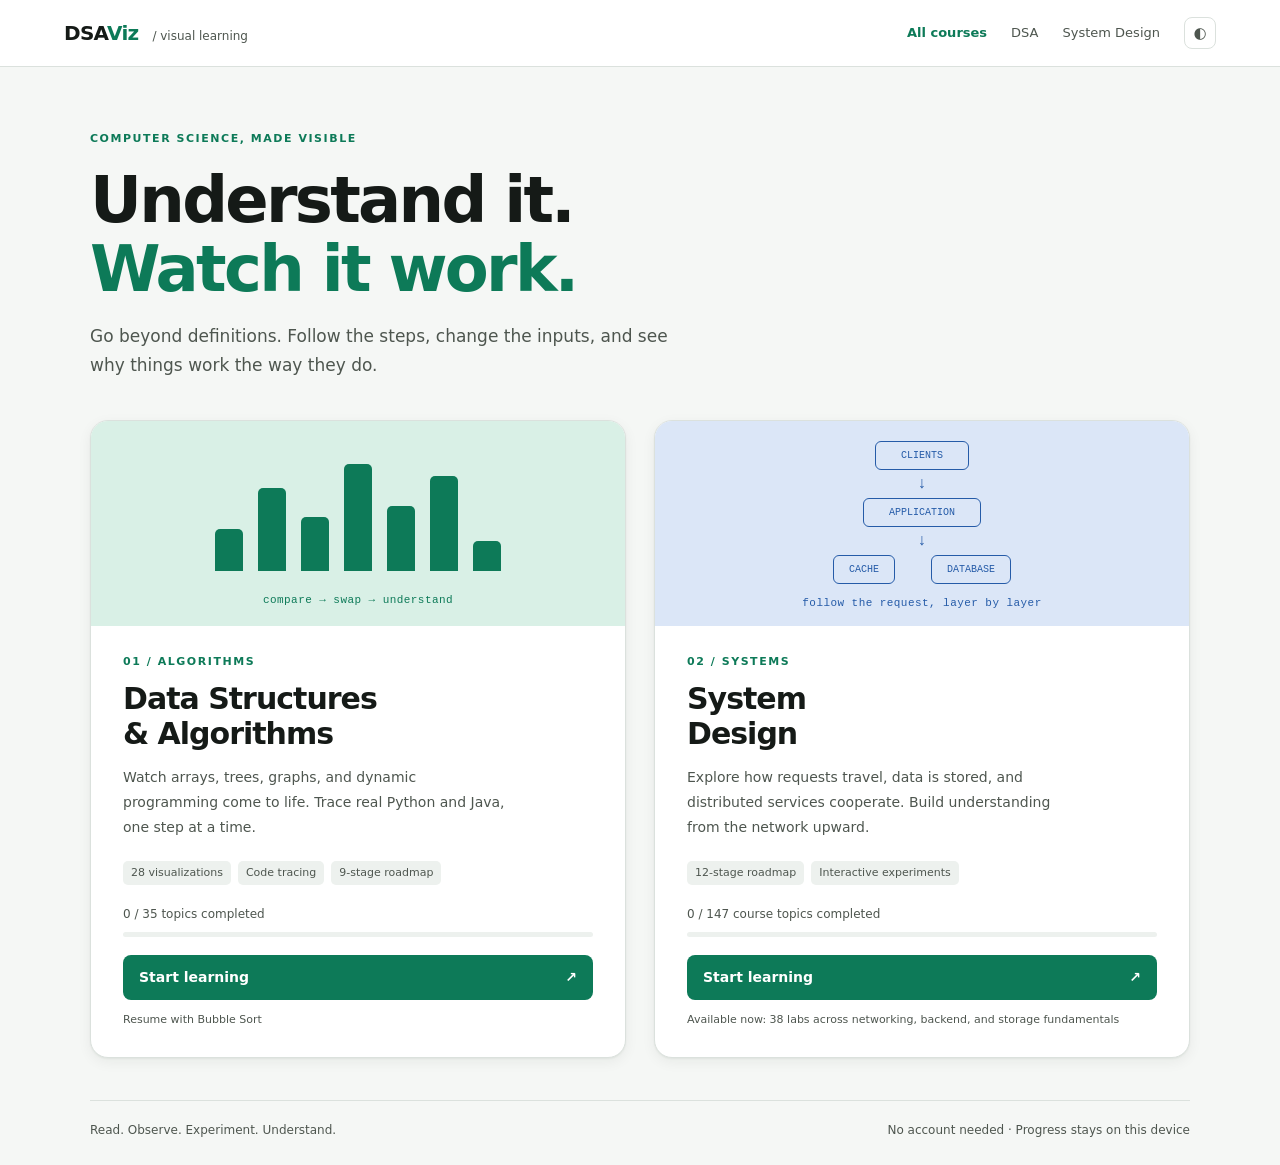
==== commit 55a9876f: "Add interactive database and storage architecture lessons" ====
--- a/DSAViz.html
+++ b/DSAViz.html
@@ -600,6 +600,20 @@
 @media(prefers-reduced-motion:reduce){.algorithm-art i,.network-art b{animation:none!important}}
 
 /* A focused experiment workspace, with the roadmap tucked away until requested. */
+.storage-caption{font-size:10px;fill:var(--fg-2);letter-spacing:.3px}
+.storage-panel-bg{fill:var(--bg-2);stroke:var(--line)}
+.storage-heading{font-size:13px;font-weight:650;fill:var(--fg)}
+.storage-value{font-size:13px;fill:var(--fg);font-weight:650}
+.storage-tile rect,.storage-record rect,.index-node rect,.durability-path rect{fill:var(--bg-3);stroke:var(--line)}
+.storage-tile.tentative rect{stroke:#c28c35;stroke-dasharray:4 3}
+.storage-tile.contacted rect,.storage-record.matched rect,.index-node.visited rect{fill:var(--accent-bg);stroke:var(--accent);stroke-width:2}
+.storage-record.examined rect{stroke:#c28c35;stroke-width:2}
+.storage-record{cursor:pointer}.storage-record:hover rect,.storage-record:focus rect{stroke:var(--accent);stroke-width:3}
+.storage-record:focus{outline:none}.storage-operation>rect{fill:var(--bg-3)}#storageWorkFill{fill:var(--accent)}
+.index-node[role="button"]{cursor:pointer}.index-node[role="button"]:hover rect,.index-node[role="button"]:focus rect{stroke:var(--accent);stroke-width:3}
+.storage-packet-label{fill:var(--on-accent);font-size:10px;font-weight:700}.storage-payload>rect{fill:var(--accent)}
+.storage-panel .scene-small{font-size:11px}.evidence-run b{overflow-wrap:anywhere}
+.storage-inspector{margin:16px 0;display:grid;gap:8px}.storage-inspector>div{display:flex;justify-content:space-between;gap:15px;padding:8px 0;border-bottom:1px solid var(--line);font-size:12px}.storage-inspector dt{color:var(--fg-2)}.storage-inspector dd{margin:0;font-weight:650;text-align:right;overflow-wrap:anywhere}
 .published-stage{margin:36px 0}
 .backend-cell rect,.pool-lease rect{fill:var(--bg);stroke:var(--line)}
 .backend-cell.is-good rect,.pool-lease.occupied rect{fill:var(--accent-bg);stroke:var(--accent)}
@@ -8339,7 +8353,23 @@
     ['s2-request-lifecycle','Request lifecycle',['s2-application-servers','s2-authentication-and-authorization']],
     ['s2-connection-pooling','Connection pooling',['s2-request-lifecycle']]
   ]],
-  ['Databases and Storage', [2], ['Relational databases','NoSQL databases','Data modeling','Indexing','Query execution','Transactions','ACID properties','Transaction isolation','Replication','Partitioning','Sharding','SQL versus NoSQL','Object storage','File storage','Database performance']],
+  ['Databases and Storage', [2], [
+    ['s3-relational-databases','Relational databases',['s2-application-servers','s2-connection-pooling']],
+    ['s3-nosql-databases','NoSQL databases',['s3-relational-databases']],
+    ['s3-data-modeling','Data modeling',['s3-relational-databases','s3-nosql-databases']],
+    ['s3-indexing','Indexing',['s3-data-modeling']],
+    ['s3-query-execution','Query execution',['s3-indexing']],
+    ['s3-transactions','Transactions',['s3-relational-databases','s3-query-execution']],
+    ['s3-acid-properties','ACID properties',['s3-transactions']],
+    ['s3-transaction-isolation','Transaction isolation',['s3-acid-properties']],
+    ['s3-replication','Replication',['s3-acid-properties','s3-transaction-isolation']],
+    ['s3-partitioning','Partitioning',['s3-query-execution']],
+    ['s3-sharding','Sharding',['s3-partitioning','s3-replication']],
+    ['s3-sql-versus-nosql','SQL versus NoSQL',['s3-data-modeling','s3-transaction-isolation','s3-sharding']],
+    ['s3-object-storage','Object storage',['s2-apis','s3-acid-properties']],
+    ['s3-file-storage','File storage',['s3-object-storage','s3-acid-properties']],
+    ['s3-database-performance','Database performance',['s3-query-execution','s3-sharding','s2-connection-pooling']]
+  ]],
   ['Caching', [3], ['Why caching exists','Browser caching','Application caching','Database caching','Distributed caching','Cache-aside','Read-through and write-through','Write-behind','TTL','Cache eviction strategies','Cache invalidation','Cache consistency','Redis fundamentals','Cache failure scenarios']],
   ['Scalability and Load Balancing', [2,3,4], ['Scalability fundamentals','Vertical scaling','Horizontal scaling','Load balancing','Load balancing algorithms','Health checks','Session affinity','Autoscaling','Traffic spikes','Bottlenecks','Capacity planning','Content delivery networks']],
   ['Distributed Systems', [3,5], ['Distributed architecture','Consistency and availability','Network partitions','CAP theorem','Consistency models','Replication strategies','Quorums','Leader election','Consensus fundamentals','Distributed locks','Clock synchronization','Fault tolerance','Failure recovery']],
@@ -8691,6 +8721,7 @@
 /* Pure, deterministic frame builders. Times are illustrative, never benchmarks. */
 const SD_SIM = {
  build(id, o){
+  if(id.startsWith('s3-'))return SDStorageSim.build(id,o);
   if(id.startsWith('s2-'))return SDBackendSim.build(id,o);
   const nodes = [], frames = [];
   let elapsed = 0;
@@ -9183,6 +9214,7 @@
  },
  links(id){return ({dns:[['browser','os'],['os','resolver'],['resolver','root'],['resolver','tld'],['resolver','auth']],internet:[['client','gateway'],['gateway','isp'],['isp','transit'],['transit','edge'],['edge','server'],['isp','alternate'],['alternate','backup'],['backup','edge']],'ip-ports':[['client','host'],['host','https'],['host','closed']],'client-server':[['client','server']],'tcp-udp':[['sender','network'],['network','receiver']],tls:[['browser','server']],'http-lifecycle':[['browser','app'],['app','store']],'http-semantics':[['client','api'],['api','store']],'http-versions':[['client','server'],['server','a'],['server','b'],['server','c']],websockets:[['browser','server']],'browser-server':[['browser','dns'],['browser','server'],['browser','parser'],['parser','paint']]})[id]||[];},
  render(id,simulation,i,progress=1,options={},small=false){
+  if(id.startsWith('s3-'))return SDStorageScene.render(id,simulation,i,progress,options,small);
   if(id.startsWith('s2-'))return SDBackendScene.render(id,simulation,i,progress,options,small);
   const f=simulation.frames[i],s=this.state(simulation.frames,i,progress);
   if(id==='tcp-handshake')return this.handshake(simulation,i,progress,small,s);
@@ -9352,6 +9384,477 @@
   if(path)svg+=`<g id="scenePacket" class="scene-packet" transform="translate(${path.x1} ${path.y1})"><circle r="12" class="packet-halo"/><rect x="-9" y="-6" width="18" height="12" rx="3"/><path d="M-8-5L0 1 8-5"/></g>`;
   else svg+=`<circle id="scenePulse" class="scene-pulse" cx="${a.x}" cy="${a.y}" r="52"/>`;
   return {html:`<svg class="lab-scene" viewBox="0 0 ${w} ${h}" role="group" aria-label="Interactive ${esc(id)} backend simulation">${svg}</svg>`,path};
+ }
+};
+
+/* Database teaching content is independent of the simulated execution and SVG architecture. */
+const SD_STORAGE_CONTENT={
+ 's3-relational-databases':{
+  intro:['A bookstore needs to connect books to authors without inventing a different author record every time a book appears. A relational database represents facts in relations and provides operations for combining them. The goal is both useful retrieval and enforceable integrity.','Tables are a familiar visual representation of relations, but their value is not just looking like a spreadsheet. Keys, constraints, queries, and transactions provide a precise contract for shared data used by many programs.'],
+  fundamentals:['A row is a tuple of attribute values; columns describe those attributes with types. A primary key uniquely identifies a row and is not null. A foreign key constrains a reference to a candidate key in another or the same table. Relationships are expressed through values, not physical arrows stored between screens.','A join combines rows satisfying a condition. It does not automatically create or enforce a foreign key. Our book references author_id=1, and the authors table contains Leo at that key. When enforcement is removed, a nonexistent author reference can be stored even though a later join cannot find its target.'],
+  working:['Propose a new book with an existing or nonexistent author identifier.','Check the declared primary and foreign-key constraints at the database boundary.','Store the row only if the selected schema permits it. Observe zero writes when the foreign-key check rejects it.','Resolve the relationship during a join. Compare a valid author match with an orphan; a left join can retain the orphan with a missing author.'],
+  deep:['The relational model treats a relation as a set, while practical SQL query results can contain duplicates and SQL has null semantics. A join may multiply rows when several matches exist; it is not necessarily a one-to-one lookup. Types, uniqueness, foreign keys, and check constraints cover different invariants. A business condition involving multiple rows may require additional transaction design rather than a single check constraint.','A foreign key protects a declared relationship when database enforcement is active, including changes by callers that bypass frontend validation. Delete and update actions need explicit policy, such as restriction or cascading. This model assumes nonnull keys and one valid author and omits deferred constraints, concurrent changes, and SQL execution. Physical row layout and index maintenance are separate from the logical tables shown here.'],
+  usage:['A catalog can store authors once and reference them from books; orders can reference customers and line items. This gives each fact a clear owner and prevents an accidental orphan when the appropriate constraints are declared.','Application permission checks still matter. A valid foreign key says that a referenced row exists, not that a caller may see or modify it. Relational integrity and authorization are separate boundaries.'],
+  summary:['Keys identify and connect facts.','Joins retrieve relationships; constraints enforce declared integrity.','A relational schema does not automatically encode every business rule.'],
+  check:['Why can a join fail to find the author of an accepted book when foreign-key enforcement is disabled?','The row was accepted without a declared relationship check. The later lookup cannot create the missing author; an inner join omits it and a left join can expose the missing match.'],
+  glossary:{Relation:'A collection of tuples defined over attributes.','Foreign key':'A constraint on references to an existing candidate key.',Join:'An operation combining rows that satisfy a matching condition.'},
+  controls:[['author','Referenced author','select',['existing','missing'],'existing'],['enforce','Declare foreign-key constraint','checkbox',true]],
+  hook:'A relationship needs more than an arrow.',caption:'Insert a book, enforce its reference, then watch a join resolve the author.',
+  presets:[['Valid reference',{author:'existing',enforce:true}],['Reject orphan',{author:'missing',enforce:true}],['Undeclared relationship',{author:'missing',enforce:false}]],
+  challenge:'Remove the foreign-key constraint and insert a missing author reference. Explain why accepting a write does not guarantee a join match.',
+  prediction:['Does a join automatically enforce every stored author reference?',['Yes, drawing the relationship is enough','No, a declared constraint is a separate mechanism'],1,'The join retrieves matches. Only an enforced relationship constraint prevents this modeled orphan from being stored.'],
+  sources:[['PostgreSQL constraints','https://www.postgresql.org/docs/current/ddl-constraints.html'],['PostgreSQL table expressions and joins','https://www.postgresql.org/docs/current/queries-table-expressions.html']]
+ },
+ 's3-nosql-databases':{
+  intro:['Not every workload is naturally served through the same data interface. A session lookup, a nested product document, a graph traversal, and a wide time-series row have different access patterns. NoSQL names a broad collection of database approaches rather than one universal storage engine.','The lab focuses on document shape because it makes a concrete trade-off visible: related data can be embedded together or reached through a reference. The other NoSQL families still need their own explanation; a document animation is not a claim that all NoSQL data is JSON.'],
+  fundamentals:['Key-value stores address a value by a key. Document stores organize structured documents. Wide-column stores organize data around partition and clustering choices. Graph databases make relationship traversal a central operation. Products can combine these capabilities, and their guarantees differ.','Embedding places related data in the same document. Referencing keeps a key to a separately owned fact. An embedded author can be returned with a book in one modeled read, while a reference needs another lookup. Either design still has a schema, whether enforced by the database, application, or both.'],
+  working:['Choose an embedded document or a book containing an author reference.','Read the book and count whether the author is already present or requires a lookup.','Rename the author. Observe the difference between one canonical record and two duplicated copies.','Optionally propagate the second embedded update; compare write count and the consistency of the resulting copies.'],
+  deep:['“Flexible schema” does not mean “no schema,” and NoSQL does not mean “no transactions.” MongoDB supports single-document atomic operations and multi-document transactions with documented constraints; other systems have different scopes and guarantees. Indexes, validation rules, document size limits, and distribution keys all constrain a usable design. The lab does not run a MongoDB server or simulate its transaction implementation.','Embedding can align one common read with one document but can duplicate information and create growing records. References can centralize updates but add resolution work and leave consistency obligations if no relationship constraint is enforced. Choose around cardinality, ownership, update frequency, and query patterns. A small embedded snapshot of a historic fact may intentionally remain unchanged while a live canonical value changes.'],
+  usage:['A product document may embed bounded attributes frequently read together, while retaining a reference to a separately managed vendor. A session key-value workload may need expiry and direct lookup rather than rich document traversal.','Selection depends on specific query and guarantee requirements. Evaluate the actual product rather than treating a category label as proof of performance, availability, or consistency.'],
+  summary:['NoSQL includes several data models.','Flexible representation still needs a managed schema.','Embedding trades relationship lookup against duplication and update coordination.'],
+  check:['Does changing a database category automatically update all embedded author copies?','No. Duplicated facts still require a propagation or transaction policy. The lab leaves the second copy unchanged unless explicitly updated.'],
+  glossary:{Document:'A structured record that may contain nested values.',Embedding:'Storing related data inside the same record.',Reference:'A key used to locate a separately stored fact.'},
+  controls:[['model','Document shape','select',['embedded','referenced'],'embedded'],['rename','Rename author','checkbox',false],['propagate','Update every embedded copy','checkbox',false]],
+  hook:'Where should related data live?',caption:'Open a document, follow a reference, and expose the cost of duplicate facts.',
+  presets:[['One document read',{model:'embedded',rename:false,propagate:false}],['Follow a reference',{model:'referenced',rename:false,propagate:false}],['A stale copy',{model:'embedded',rename:true,propagate:false}]],
+  challenge:'Rename a duplicated author and inspect the second book. Then compare a canonical reference.',
+  prediction:['Can a document store require multiple reads for related data?',['Yes, references can require resolution','No, every relationship is embedded'],0,'Document modeling supports references too. The chosen representation determines this lookup path.'],
+  sources:[['MongoDB embedding','https://www.mongodb.com/docs/manual/data-modeling/embedding/'],['MongoDB transactions','https://www.mongodb.com/docs/manual/core/transactions/']]
+ },
+ 's3-data-modeling':{
+  intro:['Before choosing a database layout, decide what facts exist, who owns them, and how the application uses them. Data modeling turns those requirements into entities, relationships, constraints, and access paths. A drawing without update rules is only part of a model.','A book’s current author name and the name printed on a historic invoice are different facts. Copying the former without an update policy can create stale data; preserving the latter may be intentional. Meaning and ownership come before optimization.'],
+  fundamentals:['An entity is a distinguishable thing such as a book or author. Cardinality describes how many related entities can exist. Normalization separates facts to reduce dependency anomalies; denormalization deliberately duplicates or combines facts for selected access patterns.','A canonical record owns a live fact. A duplicated copy needs either synchronization or clearly defined snapshot semantics. Our two books share one live author name, so renaming only one embedded copy creates inconsistency for this requirement.'],
+  working:['State the requirement: show the author’s current name for both books.','Choose either a canonical author reference or embedded copies in each book.','Apply a rename and count the records needing modification.','Read the book representation and inspect both copies. Decide whether the shape meets the stated requirement, not merely whether it saved a read.'],
+  deep:['Normalization helps avoid insertion, update, and deletion anomalies when attributes depend on other facts. It does not prescribe a particular physical disk layout, and it does not mean every query must be painfully slow. Joins, indexes, and caching can support normalized data. Denormalization can be appropriate when the duplicate’s meaning, ownership, refresh process, and failure behavior are explicit.','Model bounded and unbounded relationships differently. Embedding an ever-growing comments collection can make one document a contention and size hotspot. A reference can avoid that growth while adding lookups. Schema changes need migration and compatibility plans; old and new representations may coexist. This tiny rename model omits migrations, concurrent updates, and transaction coordination, so its operation counts are illustrations rather than a database-selection score.'],
+  usage:['A bookstore can keep authors canonical while storing an immutable purchased-title snapshot in order lines. These choices support different meanings: current catalog facts versus the historical terms of a purchase.','Begin with representative reads and writes, invariants, cardinalities, and expected growth. Then evaluate a physical representation. Later indexing and partitioning lessons show how access paths can change without silently changing the meaning of the data.'],
+  summary:['A model includes meaning, ownership, and update rules.','Duplication can be intentional when snapshot semantics are explicit.','Read and write patterns must be considered together.'],
+  check:['When is an old embedded name a correct value rather than a stale copy?','When it represents an intentional historical snapshot under the requirements. If the field promises the current author name, it needs a synchronization policy or canonical lookup.'],
+  glossary:{Cardinality:'The number of entities that can participate in a relationship.',Normalization:'Organizing facts to reduce dependency anomalies.','Canonical record':'The authoritative owner of a live fact.'},
+  controls:[['model','Live author representation','select',['referenced','embedded'],'referenced'],['rename','Rename live author','checkbox',true],['propagate','Propagate duplicated change','checkbox',false]],
+  hook:'A faster read can buy a harder write.',caption:'Model one live fact and discover the update obligations created by copying it.',
+  presets:[['Canonical owner',{model:'referenced',rename:true,propagate:false}],['Duplicate without policy',{model:'embedded',rename:true,propagate:false}],['Coordinate both copies',{model:'embedded',rename:true,propagate:true}]],
+  challenge:'Count the reads saved and writes added by embedding. Explain the requirement that makes the stale copy a problem.',
+  prediction:['Must an invoice snapshot change whenever the live catalog changes?',['Yes, every duplicate must be synchronized','No, a historic snapshot has a different meaning'],1,'The meaning of the fact determines the update rule. This lab models live author names, while an invoice can deliberately preserve historical values.'],
+  sources:[['MongoDB relationship modeling','https://www.mongodb.com/docs/manual/data-modeling/schema-design-process/map-relationships/'],['PostgreSQL constraints','https://www.postgresql.org/docs/current/ddl-constraints.html']]
+ },
+ 's3-indexing':{
+  intro:['To find one book in a large table, checking every row can be wasteful. An index stores a separate searchable structure that leads to candidate row locations. It saves selected lookup work by maintaining extra data on writes.','A book index is a useful analogy for locating a topic, but database indexes also need concurrency, page splits, visibility checks, and maintenance. The animation opens a tiny tree so you can follow its routing rather than treating the index as a magic fast button.'],
+  fundamentals:['A B+ tree organizes ordered keys through internal routing pages and leaf pages. The two-level conceptual tree here has root separator 5 and two leaves. An entry points toward a table row; an index entry is not necessarily the entire row representation.','A heap or table page holds row data. A buffer pool caches database pages in memory. Logical page visits, cache hits, and storage reads are different counts. A resident index page still requires lookup work even when no physical storage request is made.'],
+  working:['Choose a target key directly in the record shelf or with the slider.','With an index enabled, compare the key with root separator 5 and visit the corresponding leaf.','Follow the located row to its table page and evaluate it. A missing key visits the tree but needs no table fetch in this model.','Disable the index and compare a four-page scan; warm the buffer pool to distinguish lookup work from storage I/O.'],
+  deep:['Indexes cost space and write maintenance: inserts, deletes, and key updates can modify index pages, split them, and create logging work. A B+ tree supports ordered access, but equality, ranges, text search, and multidimensional predicates may favor different access methods. Composite-key order affects supported predicates. The tiny tree does not simulate splits, concurrent latches, or a full implementation.','An index is not always the cheapest plan. If most rows match, repeated random heap fetches can cost more than sequential reading. PostgreSQL may use bitmap or index-only paths when their conditions hold; index-only access still depends on visibility information. This experiment forces a simple index or scan to expose the mechanism, rather than imitating an optimizer or asserting that three visits beat four on real hardware.'],
+  usage:['An account lookup by unique ID can benefit from a selective index, while a report reading most of a table may prefer a scan. Index design should follow actual predicates and ordering requirements.','Measure plans, cardinality, buffer behavior, and write cost. Adding an index changes an access path; it does not repair an incorrect query or replace access control.'],
+  summary:['An index is a maintained access structure.','Index lookup and table visibility are separate work.','Selectivity and cache state affect whether an index helps.'],
+  check:['Why can a lookup visit two index pages yet return no row?','A missing key can be routed to a leaf and found absent. The search structure still did work, but there is no matching row location to fetch.'],
+  glossary:{'B+ tree':'An ordered search structure with routing pages and leaf entries.',Selectivity:'How small a fraction of data a predicate matches.','Buffer pool':'Memory used by a database to hold pages.'},
+  controls:[['key','Target record key',1,9,5],['index','Use B+ tree access','checkbox',true],['warm','Pages already in buffer pool','checkbox',false]],
+  hook:'Open the index. Follow the key.',caption:'Select a row and watch root, leaf, buffer, and data-page work separately.',
+  presets:[['Cold index lookup',{key:5,index:true,warm:false}],['Full table scan',{key:5,index:false,warm:false}],['Warm lookup',{key:5,index:true,warm:true}],['Missing key',{key:9,index:true,warm:false}]],
+  challenge:'Look up key 9. Explain the difference between pages visited and rows returned.',
+  prediction:['Do cached pages remove all index lookup work?',['Yes, a cache hit means no work','No, they remove this modeled storage read'],1,'Routing and row evaluation still happen. A warm buffer saves the storage request, not all execution work.'],
+  sources:[['PostgreSQL index types','https://www.postgresql.org/docs/current/indexes-types.html'],['PostgreSQL index-only scans','https://www.postgresql.org/docs/current/indexes-index-only-scans.html']]
+ },
+ 's3-query-execution':{
+  intro:['A declarative SQL query states a desired result, not exactly how every byte should move. The database parses it, checks its meaning, plans an access path, and executes operators. The path can change while the correct result remains the same.','The lab exposes a small plan and the work behind it. A point lookup can use an index; retrieving and ordering all rows needs a broader path. Shrinking sort memory can add temporary-storage work without changing the sorted result.'],
+  fundamentals:['A plan is a tree of operators such as scans, filters, joins, and sorts. A planner estimates their costs using statistics and configuration. An executor performs the selected operators and emits rows. Estimated planner costs are not directly elapsed milliseconds.','A filter tests candidate rows, while a sort orders its input. A sort may need to see its input before returning the ordered output. If its working set exceeds available memory, it can spill to temporary storage. The row-capacity knob is a deliberately simplified stand-in for bytes and algorithm overhead.'],
+  working:['Choose a point predicate or an all-rows ordered query.','Select the eligible access path and inspect visited pages, examined rows, and emitted results.','For the ordered query, feed rows into the sort; compare in-memory and spilled execution.','Return the same correctly ordered row set regardless of whether temporary storage was needed.'],
+  deep:['Parsing, name resolution, rewriting, planning, and execution are distinguishable phases, although prepared statements and plan caches can reuse work. Real optimizers consider statistics, selectivity, joins, access methods, ordering, and parallelism. This lab only chooses from a forced simple index and scan; its model times are not EXPLAIN costs, and an available index does not oblige the planner to use it.','EXPLAIN shows the planned operator structure. EXPLAIN ANALYZE actually runs the statement, which matters for writes and expensive work, and reports observed behavior. Estimate errors can come from stale statistics or correlated predicates. Memory limits are often per operator, so concurrency can multiply resource use. This experiment’s single sort does not model every database memory-accounting rule.'],
+  usage:['A catalog endpoint can use a selective lookup while a sorted export scans and sorts many records. The same schema supports both, but the plans and resource needs differ.','Inspect the actual plan before guessing which layer is slow. Separate rows examined, rows returned, temporary work, dependency waiting, and client response serialization. A fast scan can still feed an expensive sort.'],
+  summary:['SQL describes results; plans describe execution paths.','Operator costs and result counts are different measurements.','A memory spill adds work without redefining query meaning.'],
+  check:['Does a sort spill mean the query returns a different ordering?','No. A correct external sort produces the same requested ordering while using temporary storage and potentially more I/O.'],
+  glossary:{Operator:'A step in an execution plan, such as a scan or sort.',Spill:'Moving working data to temporary storage when memory is insufficient.',Estimate:'A planner prediction rather than an observed measurement.'},
+  controls:[['query','Query shape','select',['point','all'],'point'],['key','Target record key',1,9,5],['index','Allow index path for point lookup','checkbox',true],['memory','Sort capacity (rows)',2,8,8],['warm','Warm page buffers','checkbox',false]],
+  hook:'The query is a request. The plan is the work.',caption:'Follow rows through access, filtering, sorting, and optional temporary I/O.',
+  presets:[['Selective path',{query:'point',key:5,index:true,memory:8,warm:false}],['Ordered scan',{query:'all',index:true,memory:8,warm:false}],['Sort spills',{query:'all',index:true,memory:2,warm:false}]],
+  challenge:'Enable the index with the all-rows sort selected. Explain why this model still scans rather than claiming every index can satisfy every ordering.',
+  prediction:['Does having an id index automatically satisfy ORDER BY title?',['Yes, any index orders every column','No, the index key and query ordering differ'],1,'The modeled index is ordered by id. The title ordering needs a separate sort in this plan.'],
+  sources:[['PostgreSQL EXPLAIN','https://www.postgresql.org/docs/current/using-explain.html'],['PostgreSQL query processing','https://www.postgresql.org/docs/current/overview.html']]
+ },
+ 's3-transactions':{
+  intro:['Transferring value requires a debit and a credit. If only the debit survives an error, the application has lost value. A transaction defines which operations succeed or fail as one atomic unit.','The important view is committed state, not just the values currently being calculated. A transaction can hold tentative changes that are discarded on rollback; separate already-committed statements cannot be undone by a later rollback of unrelated work.'],
+  fundamentals:['BEGIN starts a transaction, COMMIT accepts its changes, and ROLLBACK aborts them. Atomicity means its effects are accepted together or not accepted. A transaction workspace in this diagram represents tentative versions rather than a literal scratch table every engine creates.','Our committed accounts begin at A=100 and B=50, and the transfer must preserve total 150. Isolation controls what competing work can observe; durability controls survival after acknowledgement. Those properties are related to transactions but should not be collapsed into one guarantee.'],
+  working:['Begin with the committed balances and choose a transfer amount.','Debit A tentatively inside the transaction, or commit the debit separately with the transaction disabled.','Introduce a failure before the credit and observe rollback versus a partial transfer.','Without failure, credit B and commit the pair; compare workspace values with the newly committed balances.'],
+  deep:['Atomicity applies to the operations participating in the transaction. Sending email or charging an external service is not automatically rolled back with a local database transaction. Keep transaction boundaries explicit and design compensation or reliable messaging for effects outside them. Long transactions can retain locks or old versions and interfere with maintenance, depending on the engine.','A transaction by itself does not guarantee the intended business invariant under every concurrent schedule. Read-modify-write operations need appropriate constraints, locking, atomic updates, or isolation. The amount slider stays within the initial balance and the example has one writer, so it intentionally omits overdraft and concurrent-transfer races. Recovery logging is illustrated on successful commit but is not a complete storage-engine implementation.'],
+  usage:['A local money ledger or inventory reservation should define its atomic records and enforce its invariants. A bookstore can group an order row and its line items in one database transaction while separately coordinating remote payment.','Handle errors by explicitly aborting the appropriate unit and releasing resources. If the client loses the response after commit, transaction atomicity does not tell it whether the commit happened; Stage 2’s lifecycle experiment explains that uncertainty.'],
+  summary:['Transactions define an atomic unit of participating work.','Tentative state is different from committed state.','External effects and concurrent invariants need additional design.'],
+  check:['Why can the debit remain after a credit error with the transaction disabled?','The debit was committed as its own statement in this model. There is no encompassing atomic unit that can discard both operations together.'],
+  glossary:{Commit:'Accepting transaction effects as committed state.',Rollback:'Aborting a transaction’s tentative effects.',Atomicity:'Accepting all participating effects together or none.'},
+  controls:[['amount','Transfer amount',10,60,30],['atomic','Wrap both writes in a transaction','checkbox',true],['fail','Fail before credit','checkbox',false]],
+  hook:'A debit is only half a transfer.',caption:'Watch tentative balances, committed balances, and rollback diverge.',
+  presets:[['Atomic transfer',{amount:30,atomic:true,fail:false}],['Rollback error',{amount:30,atomic:true,fail:true}],['Partial write',{amount:30,atomic:false,fail:true}]],
+  challenge:'Fail after the debit, then disable the transaction. Explain why the invariant changes only in the second case.',
+  prediction:['Will an enclosing rollback undo a separately committed debit?',['Yes, rollback undoes any old write','No, that debit is outside the failed atomic unit'],1,'The disabled-transaction path commits statements separately. The later failure cannot retroactively merge them into one transaction.'],
+  sources:[['PostgreSQL transaction tutorial','https://www.postgresql.org/docs/current/tutorial-transactions.html'],['PostgreSQL WAL','https://www.postgresql.org/docs/current/wal-intro.html']]
+ },
+ 's3-acid-properties':{
+  intro:['“The database supports ACID” is useful only when each property is understood and the configuration supports the required guarantee. Atomicity, consistency, isolation, and durability describe different aspects of correct transaction behavior.','A committed transfer can preserve the account total yet disappear after a crash if acknowledgement preceded durable logging. This lab separates that durability choice from the earlier all-or-nothing failure experiment.'],
+  fundamentals:['Atomicity defines the accepted unit of effects. Consistency here means preserving declared invariants through valid transactions, not replica freshness. Isolation constrains interaction between concurrent work. Durability concerns survival of accepted commits under the stated failure and storage assumptions.','Write-ahead logging records recovery information before dependent data-page writes. A durable acknowledgement can wait for the required log flush while dirty data pages are written later. This diagram distinguishes an in-memory commit record from a flushed one.'],
+  working:['Prepare both account updates as tentative changes in an atomic transaction.','Record the commit and optionally flush the recovery log before acknowledging it.','Introduce a crash after acknowledgement. Observe whether the model can recover the recent commit.','Check both the account invariant and whether the acknowledged result survived; they answer different questions.'],
+  deep:['WAL permits recovery without forcing every changed data page to storage at each commit. Correct ordering and truthful flush behavior from the operating system and storage hardware matter. Asynchronous commit can acknowledge before the log is durable and lose a recent committed transaction after failure; the model loses that whole recent transfer rather than inventing a half-transfer crash.','ACID consistency is not a promise that arbitrary application code is correct. Constraints and transaction logic must encode the intended invariants. Isolation levels permit different anomalies, and local durability is not a backup, disaster-recovery plan, or cross-region replication guarantee. This example assumes intact storage and a simple recoverable log; it does not simulate checkpoints, corruption, or every PostgreSQL commit configuration.'],
+  usage:['A financial ledger may require durable acknowledgement before confirming success to a user. A low-value telemetry workload might deliberately accept a configured window of recent data loss to reduce waiting, but that trade-off must be explicit.','Document the failure scope: process restart, machine power loss, storage loss, and regional disaster require different mechanisms. Later replication and reliability lessons extend these boundaries rather than changing the meaning of local durability.'],
+  summary:['ACID properties describe different guarantees.','WAL flush and data-page flush are distinct.','An invariant can hold even when a recent acknowledged commit is lost.'],
+  check:['After a crash the model restores both original balances. Was the account invariant broken? Was durability preserved?','The total remains 150, so that invariant holds. If the transfer was acknowledged and then lost, the selected policy did not preserve that acknowledgement across the modeled crash.'],
+  glossary:{Durability:'Survival of accepted commits under specified failure assumptions.',WAL:'Recovery records written before dependent data-page persistence.','Dirty page':'A modified buffer page not yet written to its durable location.'},
+  controls:[['amount','Transfer amount',10,60,30],['durable','Flush WAL before acknowledgement','checkbox',true],['crash','Crash after acknowledgement','checkbox',true]],
+  hook:'Acknowledged is not always durable.',caption:'Follow the commit record from memory to storage, then cut the power.',
+  presets:[['Durable recovery',{amount:30,durable:true,crash:true}],['Recent commit lost',{amount:30,durable:false,crash:true}],['No crash yet',{amount:30,durable:false,crash:false}]],
+  challenge:'Disable the pre-acknowledgement flush and crash. Separate “total preserved” from “accepted transfer survived.”',
+  prediction:['Must every changed data page be flushed before a WAL-based durable acknowledgement?',['Yes, every page must be written immediately','No, durable log records can support later replay'],1,'Write-ahead logging can make the commit recoverable before all changed table pages are flushed, under the required ordering and storage assumptions.'],
+  sources:[['PostgreSQL WAL introduction','https://www.postgresql.org/docs/current/wal-intro.html'],['PostgreSQL asynchronous commit','https://www.postgresql.org/docs/current/wal-async-commit.html']]
+ },
+ 's3-transaction-isolation':{
+  intro:['Two people can use the same database while seeing data at different moments. Isolation defines which concurrent effects a transaction may observe. Without understanding that boundary, two individually sensible reads can surprise an application.','Here a reader obtains 100, another transaction commits 70, and the reader asks again. The answer depends on the snapshot rule, not merely on how fast the database runs.'],
+  fundamentals:['MVCC, multiversion concurrency control, retains row versions so readers can use defined visibility snapshots. A snapshot determines which committed changes qualify as visible. An uncommitted version is not automatically visible because its bytes exist somewhere in memory.','In PostgreSQL Read Committed normally takes a new snapshot for each statement. PostgreSQL Repeatable Read uses a transaction snapshot established by its first relevant statement. This example is explicitly tied to those behaviors; identically named levels can differ between database implementations.'],
+  working:['Start reader T1 and record its first selected value, 100.','Have writer T2 create a tentative new version with value 70.','Read during the uncommitted write and observe 100 under either selected level.','Commit T2 and read again in T1. Compare a new statement snapshot with the retained transaction snapshot.'],
+  deep:['A nonrepeatable read occurs when the same row is observed with different committed values across reads in one transaction. Snapshot isolation can avoid that observation without guaranteeing serializability. Write skew can still violate an invariant involving several rows when concurrent transactions update different rows after observing the same snapshot. The lesson’s one-row schedule does not exercise those anomalies.','Serializable execution aims for outcomes consistent with a serial ordering, and implementations may abort conflicting transactions rather than simply block everything. Applications must handle those retryable failures carefully. Explicit locking and atomic updates can address particular invariants under weaker levels. The lab animates version visibility and does not simulate full lock management, predicate detection, or garbage collection of old versions.'],
+  usage:['A report may need a stable snapshot across several queries, while a simple endpoint may want each statement to see newly committed changes. The correct choice depends on what the sequence promises to the user.','An inventory or ledger invariant needs more than a comfortable snapshot story. Analyze its concurrent read and write sets and choose constraints, locks, isolation, and retry policy appropriate to that operation.'],
+  summary:['Visibility is governed by snapshots, not just storage state.','Read Committed and Repeatable Read differ in snapshot scope.','A stable snapshot is not automatically serializability.'],
+  check:['Does T1 read T2’s 70 before T2 commits in either modeled level?','No. Both modeled PostgreSQL levels reject dirty reads. The difference appears after commit, when the second statement either refreshes or retains its snapshot.'],
+  glossary:{MVCC:'Concurrency control using multiple record versions.',Snapshot:'A rule describing changes visible to a read.','Nonrepeatable read':'Observing a row’s value change across reads in one transaction.'},
+  controls:[['level','PostgreSQL isolation level','select',['Read Committed','Repeatable Read'],'Read Committed']],
+  hook:'Same row. Two moments. Which version?',caption:'Interleave a reader and a writer, then inspect each transaction’s visibility.',
+  presets:[['Statement snapshots',{level:'Read Committed'}],['Transaction snapshot',{level:'Repeatable Read'}]],
+  challenge:'Pause before and after T2 commits. Explain why both choices reject the tentative version but differ on the later read.',
+  prediction:['Does Repeatable Read guarantee that every multi-row business invariant is serializable?',['Yes, stable reads guarantee everything','No, other concurrency anomalies still matter'],1,'A stable transaction snapshot does not automatically eliminate write skew or establish serializable execution.'],
+  sources:[['PostgreSQL transaction isolation','https://www.postgresql.org/docs/current/transaction-iso.html'],['PostgreSQL MVCC','https://www.postgresql.org/docs/current/mvcc-intro.html']]
+ },
+ 's3-replication':{
+  intro:['Keeping another copy of data can support read capacity and recovery, but copying takes time and needs a protocol. A replica may be healthy yet behind the primary. A successful write to one copy does not imply every copy already shows it.','The lab changes stock from 8 to 7, then reads through a replica. Watch the acknowledgement point, replication position, and returned value separately; later catch-up does not change what a caller already saw.'],
+  fundamentals:['A primary accepts the modeled write. A replica replays its change stream and tracks progress. Asynchronous replication lets acknowledgement proceed without waiting for replica replay. Synchronous replication waits for a configured condition, which can mean different things in different systems.','This lab’s synchronous choice specifically waits for apply on the selected replica, resembling a remote-apply condition rather than merely receipt. Physical and logical replication carry different forms of change. The diagram uses a conceptual ordered update stream without claiming to implement either full protocol.'],
+  working:['Commit the stock change locally at the primary and advance its position.','Either replay before acknowledgement under the modeled synchronous policy or acknowledge while the asynchronous replica remains behind.','Read the replica and retain the value that was actually returned.','Let an asynchronous replica catch up later, or fail the replica and inspect the missing acknowledgement or unavailable read path.'],
+  deep:['Read-after-write consistency through a replica can require routing to the primary, waiting for a position, or using a documented session guarantee. Lag is not always a fixed time: backlog, network disruption, expensive apply work, and transaction boundaries influence it. Replica read scaling helps only workloads that tolerate or manage the chosen freshness boundary.','Replication alone is not failover, consensus, or backup. Promotion needs a policy for selecting a sufficiently current node, fencing old writers, and handling uncertain outcomes. Synchronous waiting can reduce recent-copy loss under a defined failure scope while sacrificing progress when required replicas are unavailable. This experiment never promotes a node and explicitly preserves a locally committed-but-unconfirmed result during the synchronous outage.'],
+  usage:['A catalog may tolerate slightly old stock displays, while checkout should consult an authoritative reservation path. A report replica can isolate analytical reads from the primary but still needs monitoring for replay progress.','Plan separately for accidental deletion, corruption, and regional loss. Replication can faithfully copy an unwanted delete; historical backups and recovery procedures serve a different purpose.'],
+  summary:['Replica state can lag primary state.','Acknowledgement conditions must be stated precisely.','Replication does not automatically implement failover or backup.'],
+  check:['The replica catches up after returning 8. Did that caller receive 7?','No. The later replay changes future reads. The already-returned value remains 8, which the experiment records separately.'],
+  glossary:{Replica:'A copy maintained through a replication mechanism.',Replay:'Applying received changes to a replica.',Lag:'A gap between a source’s progress and a replica’s progress.'},
+  controls:[['mode','Acknowledgement policy','select',['asynchronous','synchronous'],'asynchronous'],['lag','Delay replica replay until after read','checkbox',true],['delay','Replay delay (model ms)',20,200,80],['fail','Replica unreachable','checkbox',false]],
+  hook:'The write succeeded. This read is older.',caption:'Follow the commit stream and separate acknowledgement from replica freshness.',
+  presets:[['Lagging replica',{mode:'asynchronous',lag:true,delay:80,fail:false}],['Wait for apply',{mode:'synchronous',lag:true,delay:80,fail:false}],['Required replica down',{mode:'synchronous',lag:true,delay:80,fail:true}]],
+  challenge:'Return an asynchronous stale read, then replay the update. Explain why later convergence cannot rewrite the earlier response.',
+  prediction:['Does replica catch-up retroactively change a value already returned to the browser?',['Yes, convergence updates the old response','No, it affects later reads'],1,'Returned values are observations at a particular time. Later replica progress does not alter that completed response.'],
+  sources:[['PostgreSQL streaming replication','https://www.postgresql.org/docs/current/warm-standby.html'],['PostgreSQL synchronous commit settings','https://www.postgresql.org/docs/current/runtime-config-wal.html']]
+ },
+ 's3-partitioning':{
+  intro:['A growing logical table can be divided into smaller groups while queries continue to address it as one table. Partitioning can improve lifecycle management and reduce the data touched by eligible queries. It does not automatically distribute those groups across machines.','The lab divides eight records into four nonoverlapping ranges. A key predicate can exclude unrelated groups; an all-rows request still needs every group. Watch placement and pruning rather than assuming “partitioned” always means faster.'],
+  fundamentals:['A partition is a group selected by a placement rule such as a range, list, or hash. Partition pruning excludes groups that cannot satisfy a compatible predicate. Partitioning can be entirely local to one database server.','Our ranges are keys 1–2, 3–4, 5–6, and 7–8. The point key identifies one group; the all-rows request visits four. An index within each partition is a separate access structure, and replicas are additional copies rather than subdivisions of ownership.'],
+  working:['Inspect the placement of each record into its key range.','Select a point key or remove the routing predicate by asking for all rows.','Use the predicate to prune impossible ranges, then access the remaining groups.','Gather matching rows and compare group count with result count.'],
+  deep:['Partition design should match important predicates and data lifecycle. Date ranges can make retention maintenance easier, but a query that obscures the key through an unsupported expression may prevent useful pruning. Too many small partitions can add planning and management overhead. Uneven ranges can produce hotspots even when the number of groups looks balanced.','Constraints, uniqueness, foreign keys, index creation, and partition attachment behavior depend on the database. PostgreSQL has specific rules for partitioned-table unique constraints and pruning phases. This lab uses a fixed explicit range map and does not implement its planner or DDL. It models empty results for a key beyond the configured data range without claiming that real default partitions or insert routing behave identically.'],
+  usage:['A large event table can use time partitions to manage retention and targeted date queries. A catalog keyed by a different attribute might need another access path when its most common predicates do not constrain the partition key.','Partitioning should follow measured query patterns and operational needs. If independent server capacity is needed, sharding adds a network ownership boundary; the next lesson makes that distinction visible.'],
+  summary:['Partitions divide ownership within a logical dataset.','Pruning requires a compatible predicate.','Local partitioning is different from distributing shards across nodes.'],
+  check:['Why does an all-rows query still contact all four partitions?','No partition can be excluded under that request. The placement rule organizes data, but does not remove required results.'],
+  glossary:{Partition:'A subset of a dataset selected by a placement rule.',Pruning:'Excluding groups that cannot satisfy a predicate.','Range boundary':'A limit defining which keys belong to a partition.'},
+  controls:[['key','Point key',1,9,5],['scope','Query scope','select',['point','all'],'point']],
+  hook:'Split the table. Skip the irrelevant parts.',caption:'Select a key and watch the planner prune nonmatching ranges.',
+  presets:[['One range',{key:5,scope:'point'}],['All partitions',{key:5,scope:'all'}],['Outside ranges',{key:9,scope:'point'}]],
+  challenge:'Switch from a key predicate to all rows and explain why the same layout now needs every group.',
+  prediction:['Must local table partitions live on different machines?',['Yes, partitioning always means distributed nodes','No, partitions can be local'],1,'Partitioning describes subdivision. Sharding additionally distributes ownership across database nodes.'],
+  sources:[['PostgreSQL table partitioning','https://www.postgresql.org/docs/current/ddl-partitioning.html']]
+ },
+ 's3-sharding':{
+  intro:['One database node may eventually become a capacity or ownership boundary. Sharding distributes different portions of a dataset across database nodes. A router must know where a record belongs, and queries crossing that boundary need coordination.','The diagram shows distinct shard owners rather than identical copies. Adding another owner changes placement under the simple modulo rule, so scaling out can require moving existing data as well as routing new requests.'],
+  fundamentals:['A shard owns a subset of records. A shard key drives the placement decision. Replication creates copies of an owned subset; it is a separate dimension. A scatter-gather query asks several shards and combines their results.','This model uses id modulo N for N shard owners. A point key can route to one shard; a query without a usable key visits every shard. The add-shard preview counts keys whose mapping would change under N+1, without pretending a live migration has already occurred.'],
+  working:['Choose the shard count and inspect the current record distribution.','Route a point request using the modulo key, or scatter an all-rows request.','Gather results from the contacted shard owners.','Preview adding one shard and count remapped keys; compare this migration cost with the unchanged current-query placement.'],
+  deep:['A poor shard key can create hotspots: one popular tenant or monotonically growing range can overload an owner even while others are idle. Hashing can distribute keys but makes range queries harder. Cross-shard joins, transactions, global uniqueness, and secondary indexes need documented mechanisms rather than assumptions that local features remain unchanged across a network.','Modulo N is intentionally a naive placement rule: changing N remaps many keys. Consistent hashing, virtual buckets, or a placement directory can reduce or control migration, but still require ownership transfer, concurrent-write handling, and routing updates. This preview does not implement rebalancing or a distributed transaction. A missing modeled key returning empty is not a claim about every shard router’s behavior.'],
+  usage:['A multi-tenant service might route by tenant when most operations remain within that tenant, but a single very large tenant may require another strategy. A user-keyed application may scatter global analytics unless it builds a separate reporting path.','Choose boundaries around access patterns and measured capacity. Design replicas, backups, failover, and ownership migration separately; adding shard nodes alone does not supply them.'],
+  summary:['Shards divide ownership across nodes.','A usable shard key can avoid scatter-gather.','Changing placement requires a migration protocol, not just a new count.'],
+  check:['Does the add-shard preview move data before the current query runs?','No. It counts the required remappings under the proposed rule. The displayed query still uses the existing placement, making the difference between planning and executing migration explicit.'],
+  glossary:{Shard:'A database-node-owned subset of records.','Shard key':'The value driving distributed placement.','Scatter-gather':'Querying multiple owners and combining their results.'},
+  controls:[['key','Point key',1,9,5],['shards','Current shard owners',2,4,3],['scope','Query scope','select',['point','all'],'point'],['rebalance','Preview adding one shard','checkbox',false]],
+  hook:'More machines. More ownership decisions.',caption:'Route records, scatter a query, and inspect the cost of changing placement.',
+  presets:[['Targeted shard',{key:5,shards:3,scope:'point',rebalance:false}],['Scatter-gather',{key:5,shards:3,scope:'all',rebalance:false}],['Migration preview',{key:5,shards:3,scope:'point',rebalance:true}]],
+  challenge:'Compare a targeted request with scatter-gather, then preview adding an owner. Explain why placement changes need coordination.',
+  prediction:['Is another shard simply another copy of every record?',['Yes, shards are full replicas','No, shards own different subsets'],1,'Replicas copy data; shards divide ownership. A shard can itself have replicas, but this experiment does not model them.'],
+  sources:[['MongoDB sharding overview','https://www.mongodb.com/docs/manual/sharding/'],['MongoDB shard keys','https://www.mongodb.com/docs/manual/core/sharding-shard-key/']]
+ },
+ 's3-sql-versus-nosql':{
+  intro:['Database choice is not a contest between two labels. Begin with required operations, invariants, growth, and failure guarantees, then compare specific products and representations. SQL is a query language associated with relational systems; NoSQL encompasses several other approaches.','The side-by-side data-shape experiment gives evidence for one design decision: a live author fact can be centralized or duplicated. It deliberately avoids claiming that either category owns one representation or is universally faster.'],
+  fundamentals:['Relational systems commonly offer typed schemas, joins, constraints, and transactions. Document, key-value, wide-column, and graph products emphasize other interfaces or access patterns, with product-specific guarantees. The categories overlap in modern systems.','Normalization and embedding are modeling choices, not exclusive badges. Relational systems can store JSON and denormalize; document databases can reference related records and support transactions. Compare the same required operation, not an attractive example from one side and a bad implementation from the other.'],
+  working:['State the workload: read a book with its author’s current name and rename that author consistently.','Compare a referenced canonical fact with embedded copies using identical data.','Measure modeled read and write counts and inspect stale copies after a partial update.','Decide which representation meets the requirement, then identify the additional product guarantees needed for production.'],
+  deep:['Evaluate query expressiveness, integrity enforcement, transaction scope, isolation, durability configuration, indexing, distribution, operational tooling, and recovery. “NoSQL is eventually consistent” and “SQL cannot scale” are inaccurate universal rules. A distributed relational product and a single-node document store have different properties that their labels alone do not reveal.','Benchmark representative distributions, concurrency, payload sizes, and failure behavior. Operation counts in this small lab do not establish actual latency or throughput, and the two shapes are not implementations of complete competing engines. A mixed architecture can be useful, but every additional store adds synchronization, backup, and observability obligations. Choose it because a defined requirement needs it, not because the architecture diagram looks more sophisticated.'],
+  usage:['An order ledger can prioritize transactions and integrity while a product view uses a document-oriented representation or projection. A simple platform may serve both needs adequately from one relational database with suitable indexing and JSON fields.','Write down why the chosen product meets each requirement and what trade-offs remain. Revisit the decision when measured workload or guarantees change, rather than migrating merely because another category sounds more scalable.'],
+  summary:['Compare products and requirements, not slogans.','Data shape and database category are distinct decisions.','Additional stores add coordination and operational work.'],
+  check:['Does the embedded experiment prove every document database is faster than every relational database?','No. It shows one modeled representation saving a relationship lookup while adding duplication obligations. It measures neither complete engines nor real performance.'],
+  glossary:{Workload:'The operations, data distribution, and concurrency a system must handle.',Guarantee:'A documented behavior under specified conditions.',Projection:'A representation organized for a selected read pattern.'},
+  controls:[['model','Representation to compare','select',['referenced','embedded'],'referenced'],['rename','Include a rename workload','checkbox',true],['propagate','Coordinate all copied names','checkbox',false]],
+  hook:'Choose for the workload, not the label.',caption:'Compare one requirement across two data shapes and inspect the remaining obligations.',
+  presets:[['Canonical live fact',{model:'referenced',rename:true,propagate:false}],['Read-oriented copy',{model:'embedded',rename:false,propagate:false}],['Copied update workload',{model:'embedded',rename:true,propagate:true}]],
+  challenge:'Describe both the lookup benefit and update cost of the copied representation before recommending a product.',
+  prediction:['Does NoSQL universally mean no transactions and eventual consistency?',['Yes, those are universal definitions','No, guarantees are product-specific'],1,'Database families and products offer different transaction and consistency mechanisms. The category label is not a complete guarantee.'],
+  sources:[['MongoDB transactions','https://www.mongodb.com/docs/manual/core/transactions/'],['PostgreSQL JSON types','https://www.postgresql.org/docs/current/datatype-json.html']]
+ },
+ 's3-object-storage':{
+  intro:['A video or book cover is not usually best represented as millions of relational byte rows. Object storage exposes named objects with metadata and bytes, commonly through an API. It is useful for large immutable or replaceable blobs.','Uploading bytes and publishing an object are distinct events. A multipart upload can stage successful parts while the final key still has no completed object. The lab makes this boundary visible instead of showing one decorative database arrow.'],
+  fundamentals:['A bucket groups objects and a key identifies an object within it. Object metadata describes properties alongside its bytes. Key prefixes can resemble folders without supplying ordinary filesystem directory or in-place write semantics.','Multipart upload splits work into numbered parts associated with an upload ID. Completing the upload assembles and publishes an object according to the service’s API. Parts can be retried independently; incomplete uploads need explicit abort or lifecycle cleanup.'],
+  working:['Initiate an upload for covers/atlas.bin; observe that publication is still false.','Upload three parts and optionally interrupt the second.','Retry the failed part or leave staged data incomplete.','Complete the upload and read the final key only when all required parts are present and completion is selected.'],
+  deep:['Consistency guarantees are provider-specific. Amazon S3 provides strong read-after-write consistency for completed object operations, so calling all object storage eventually consistent is misleading. That guarantee does not turn staged multipart parts into a completed object or make cross-region replication instantaneous. Authorization, versioning, encryption, and lifecycle rules add other boundaries.','Multipart clients must track part numbers and completion information and verify supported checksums. An interruption does not necessarily require resending every successful part, but abandoned parts can incur cost until cleaned up. This local model has three fixed parts and no real network, credentials, signed URLs, or service limit enforcement. It illustrates publication and retry, not a full S3 client.'],
+  usage:['A learning platform can store videos and illustrations as objects while retaining searchable metadata in a database. A CDN can serve published assets closer to viewers, but authorization and cache freshness need their own design.','For user uploads, separate “bytes staged” from “asset ready.” Processing, malware checks, transcoding, and metadata publication may occur after upload completion and should have explicit states.'],
+  summary:['Objects combine named bytes and metadata.','Staged upload parts are not the published final object.','Consistency and API semantics depend on the provider.'],
+  check:['Three parts are staged but completion has not occurred. Is the final object ready for normal retrieval?','No in this model. The completion operation publishes the final key. The parts are upload state and need completion or cleanup.'],
+  glossary:{'Object key':'The name identifying an object in a bucket.','Multipart upload':'An upload lifecycle using separately transferred numbered parts.',Publication:'Making the completed object available through its final key.'},
+  controls:[['fail','Interrupt part 2','checkbox',false],['retry','Retry the interrupted part','checkbox',true],['complete','Complete and publish upload','checkbox',true]],
+  hook:'Uploaded parts are not a published object.',caption:'Interrupt a transfer, retry one part, and watch the publication boundary.',
+  presets:[['Publish object',{fail:false,retry:true,complete:true}],['Resume one part',{fail:true,retry:true,complete:true}],['Abandoned upload',{fail:true,retry:false,complete:true}],['Staged only',{fail:false,retry:true,complete:false}]],
+  challenge:'Store every part but disable completion. Explain why successfully transferred bytes are not the same as a published asset.',
+  prediction:['Must a failed multipart part force every successful part to be resent?',['Yes, every upload must restart','No, a supported multipart client can retry that part'],1,'The upload ID and numbered parts support independent retries. Completion still needs a valid final part list.'],
+  sources:[['Amazon S3 multipart lifecycle','https://docs.aws.amazon.com/AmazonS3/latest/userguide/mpuoverview.html'],['Amazon S3 consistency model','https://docs.aws.amazon.com/AmazonS3/latest/userguide/Welcome.html#ConsistencyModel']]
+ },
+ 's3-file-storage':{
+  intro:['A path such as /notes/atlas.txt feels like one thing, but opening and writing it involves several layers. Directory entries name a file, metadata identifies it, cached pages hold active bytes, and storage holds durable blocks.','A successful buffered write can update what the application reads before those bytes survive power loss. Understanding this boundary explains why writing, closing, and flushing are not interchangeable guarantees.'],
+  fundamentals:['A directory maps names to file identifiers. In a POSIX-style filesystem an inode holds file metadata and references its storage organization. A file handle refers to the opened file rather than repeatedly looking up the name on every operation.','The page cache holds file data in memory. A dirty page differs from its durable version. fsync requests persistence of the file’s modified data and required metadata under the filesystem and storage guarantees; durable directory changes can require syncing the containing directory separately.'],
+  working:['Resolve the path through the directory and obtain the existing file handle.','Write new bytes into the page cache and observe the old durable bytes.','Optionally flush the file and rename its directory entry. The opened file remains the same underlying object in this scoped model.','Cut power and inspect file bytes recovered from the durable layer; distinguish that check from rename recovery.'],
+  deep:['Filesystem guarantees depend on the operating system, filesystem, mount options, remote protocol, and storage hardware. A return from write does not generally mean power-loss durability, and close is not a universal replacement for fsync. The model assumes flush operations truthfully persist existing-file bytes and deliberately does not reproduce journaling or hardware failure behavior.','Renaming within the applicable filesystem can atomically change namespace visibility while an open descriptor continues to refer to the file. Durability of a create or rename can require directory synchronization in addition to file synchronization. NFS and SMB add network and caching semantics; object storage presents a different API. This lab checks existing-file byte survival and explicitly leaves directory-entry crash recovery outside its scope.'],
+  usage:['A local learning tool can save a small note through a filesystem. A service publishing a configuration file may use a carefully designed temporary-write, flush, and rename procedure, with directory durability considered under its target environment.','For shared remote files, document locking, consistency, and failure behavior rather than assuming local POSIX semantics apply unchanged. Large asset workloads may instead use object APIs and explicit publication states.'],
+  summary:['A filename, opened handle, cached bytes, and durable blocks are different layers.','Buffered write success is not proof of power-loss durability.','File-byte durability and directory-name durability are separate concerns.'],
+  check:['The file was renamed after opening. Does its existing handle automatically point to a different file?','No in this POSIX-style model. The namespace entry changes while the handle refers to the same underlying opened file. Crash durability of the rename is a separate, unmodeled issue.'],
+  glossary:{Inode:'POSIX-style filesystem metadata identifying a file.','Page cache':'Memory caching file data for reads and buffered writes.',fsync:'A request to synchronize modified file data and required metadata to storage.'},
+  controls:[['sync','fsync file before crash','checkbox',true],['rename','Rename the open file','checkbox',false],['crash','Cut power after write','checkbox',true]],
+  hook:'The write returned. Where are the bytes?',caption:'Open the directory, change cached data, flush, and test crash survival.',
+  presets:[['Durable bytes',{sync:true,rename:false,crash:true}],['Unflushed write',{sync:false,rename:false,crash:true}],['Same open file',{sync:true,rename:true,crash:false}]],
+  challenge:'Disable fsync and cut power. Compare the earlier visible cached bytes with the recovered file bytes.',
+  prediction:['Does a successful buffered write always mean the changed bytes survive power loss?',['Yes, write success means durable storage','No, dirty cached bytes may not be flushed'],1,'The unflushed scenario changes memory but leaves durable storage unchanged under the model’s assumptions.'],
+  sources:[['Linux virtual filesystem','https://www.kernel.org/doc/html/latest/filesystems/vfs.html'],['Linux fsync interface','https://man7.org/linux/man-pages/man2/fsync.2.html']]
+ },
+ 's3-database-performance':{
+  intro:['A slow endpoint can be limited by storage reads, poor selectivity, sorting, lock waits, network work, or serialization. Database performance starts with identifying the work actually happening instead of turning every available knob.','The lab separates logical visits, buffer hits, physical-read requests, and selected rows. Adding modeled empty pages grows a scan’s work, while a point index path stays selective. This is an access-path illustration, not a synthetic product benchmark.'],
+  fundamentals:['Latency measures time for an operation; throughput measures completed work per interval. A buffer hit avoids the modeled storage request but does not eliminate CPU work. Rows examined can exceed rows returned when a predicate filters candidates.','Selectivity affects the useful access path. Working-set residency affects I/O. Queueing and contention can dominate under concurrency, which this single-query model does not include. Its storage-latency slider changes illustrative cold-read duration rather than pretending to simulate real disk specifications.'],
+  working:['Select a point predicate or all-row scan and set the modeled table-page count.','Compare a forced scan with an eligible index path. Observe logical visits and output separately.','Warm the buffer pool and identify which storage requests disappear.','Increase cold-read duration and compare completed runs without treating a fast failed or empty result as better correctness.'],
+  deep:['Planner statistics help estimate cardinality, and misestimates can lead to costly plans. Indexes add maintenance and space; adding every possible index can hurt write workloads. Row width, result size, buffer residency, temporary work, and concurrency all influence observed behavior. The extra pages here are explicitly empty teaching pages, not a claim that table size can grow without data in a real workload.','Measure representative operations with plans and system observations. PostgreSQL EXPLAIN ANALYZE with buffers can distinguish actual row counts and buffer activity, but running it executes the statement and adds observation overhead. Real performance is not simply pages multiplied by one fixed delay: prefetch, parallelism, OS cache, lock waits, and storage queues matter. This model intentionally isolates a few mechanisms so their effects can be understood before broader measurement.'],
+  usage:['A book lookup and a full export have different workloads. A selective index may help the lookup while the export remains scan-bound and produces a large response. Monitoring only average endpoint time can conceal those distinct paths.','Change one justified factor, compare the same correct result, and measure again. Later caching, scaling, and reliability stages extend this habit to the complete request path rather than assuming every bottleneck is inside the database.'],
+  summary:['Identify actual work before optimizing.','Logical visits, buffer hits, and storage reads are different.','A small deterministic model cannot establish production throughput.'],
+  check:['If every page is warm, does a full scan become a constant-time operation?','No. The model avoids storage reads but still visits and evaluates its pages. CPU work and output handling remain, even before real concurrency is considered.'],
+  glossary:{Latency:'Time taken by an operation.',Throughput:'Completed operations per time interval.','Working set':'The data and structures actively needed by a workload.'},
+  controls:[['query','Workload','select',['point','all'],'point'],['key','Target key',1,9,5],['index','Use index for eligible lookup','checkbox',false],['pages','Table pages (extra pages are empty)',4,12,8],['warm','Working set resident','checkbox',false],['io','Cold page read (model ms)',10,150,40]],
+  hook:'Find the work before chasing the time.',caption:'Change access paths and buffer residency while watching real model counters.',
+  presets:[['Growing scan',{query:'point',key:5,index:false,pages:12,warm:false,io:40}],['Selective access',{query:'point',key:5,index:true,pages:12,warm:false,io:40}],['Warm full scan',{query:'all',index:false,pages:12,warm:true,io:40}]],
+  challenge:'Warm a twelve-page scan. Explain why storage reads vanish but logical visits do not.',
+  prediction:['Does a warm buffer remove every cost of scanning a table?',['Yes, all work disappears','No, page traversal and evaluation remain'],1,'The buffer saves modeled physical reads. The executor still visits pages and handles candidate and result rows.'],
+  sources:[['PostgreSQL EXPLAIN and buffers','https://www.postgresql.org/docs/current/using-explain.html'],['PostgreSQL performance tips','https://www.postgresql.org/docs/current/performance-tips.html']]
+ }
+};
+/* Inspector descriptions explain each architecture role rather than repeat a topic summary. */
+const SD_STORAGE_ACTORS={
+ app:['Application boundary','The application sends an operation and observes its returned result. It cannot infer commit, visibility, or durability merely from a moving arrow. Client-visible success and internal state transitions have distinct boundaries.'],
+ db:['Storage engine coordination','The database engine coordinates the selected access or update mechanism. This actor represents several real subsystems; the adjacent data views show the specific state rather than implying one universal database implementation.'],
+ index:['Ordered index pages','The miniature B+ tree routes a key through a root and one leaf toward its table location. It is a separate maintained structure, and a located entry does not automatically supply a complete visible row.'],
+ buffer:['Memory and page residency','This memory layer can satisfy a resident-page request without a modeled storage read. For file writes it can hold dirty bytes that differ from durable storage. Caching changes I/O, not the meaning of the operation.'],
+ disk:['Durable storage boundary','This actor represents persistent bytes under the model’s stated flush assumptions. It is distinct from application memory and does not imply protection against every corruption, storage-loss, or regional failure.'],
+ books:['Book representation','Book data can contain an embedded author copy or a reference to a canonical record. Inspect the live data shelf to distinguish a saved lookup from the update obligations created by duplication.'],
+ authors:['Canonical author facts','An author record owns a shared live fact when books reference it. Resolving that key adds relationship work but avoids updating the same author name in every book copy.'],
+ constraints:['Declared integrity gates','Constraints run at the trusted data boundary when declared and enforced. A foreign-key check prevents the modeled missing-author reference; it does not decide whether the caller is authorized to create a book.'],
+ workspace:['Tentative transaction versions','This workspace visualizes not-yet-committed account changes. An atomic rollback discards them, while a separately committed statement belongs to a different unit and cannot be undone by that rollback.'],
+ wal:['Recovery and replication records','An ordered log records changes for recovery or propagation in this model. In-memory records, durable records, and replica-applied records are separate milestones with different guarantees.'],
+ t1:['Reader transaction','T1 chooses visible committed versions according to the selected PostgreSQL snapshot rule. It does not read T2’s tentative value simply because that version exists in the engine.'],
+ t2:['Concurrent writer','T2 creates a tentative new version and later commits it. The reader’s later observation depends on its snapshot scope, not only on this writer reaching the commit event.'],
+ versions:['Visible version history','Multiple versions support a reader snapshot while another writer changes the row. This conceptual history omits cleanup, full visibility metadata, and the anomalies of broader concurrent schedules.'],
+ primary:['Primary ownership','The primary commits the modeled write locally. Its acknowledgement policy may or may not wait for replica apply, and a local commit without confirmation is not automatically rolled back.'],
+ replica:['Independent replay progress','The replica can be reachable yet behind the primary. It may return an older value before replaying the update; later catch-up does not rewrite the value already returned to a caller.'],
+ router:['Placement and query targeting','This actor derives relevant owners from a compatible key predicate. Without that information it gathers from all groups. Placement, copies, and live migration are separate mechanisms.'],
+ metadata:['Object publication metadata','This layer associates the completed key with its object after successful multipart completion. Successfully staged parts are not yet the ordinary retrievable final object.'],
+ parts:['Upload staging area','Numbered parts belong to a fake upload ID and may be retried independently. Staged data must be completed or cleaned up; this model never transfers real user files.'],
+ directory:['Filesystem namespace','A directory maps a filename to the underlying file identity. Renaming a directory entry does not switch an already-open handle to an unrelated file; rename crash durability is outside this model.'],
+ inode:['Opened-file metadata','The file handle refers to this underlying identity and its file metadata. Cached bytes, durable storage, and its directory name remain distinguishable layers even though a path looks like one object.']
+};
+const SD_STORAGE_QUESTIONS={
+ 's3-relational-databases':['What happens when the referenced author is deleted?','The schema must define a policy. Restricting the delete preserves the reference by rejecting the change; cascading can remove dependent rows; setting a reference to null requires a nullable relationship. These choices have different application meanings. A join alone does not choose a deletion policy, and a cascade is not automatically the correct behavior for every business entity.'],
+ 's3-nosql-databases':['Why not embed every related record?','An unbounded relationship can create a growing document, large transfers, and concentrated write contention. Embed bounded data when its ownership and lifecycle fit the parent. Reference independently changing or large collections when appropriate, and plan the additional lookups. A document limit is product-specific; flexible structure does not remove storage or contention limits.'],
+ 's3-data-modeling':['Can an asynchronous projection keep copies correct?','It can maintain a deliberately lagging read model if its lag and recovery semantics meet the requirement. Events need identifiable versions, safe replay, and a way to reconcile missing or out-of-order updates. Calling a duplicate a projection does not make inconsistent updates harmless; document whether the field is a live fact, a historical snapshot, or a derived view with an explicit freshness promise.'],
+ 's3-indexing':['What does a write cost an indexed table?','The table row and applicable index entries both need maintenance. A key update can remove an old entry and add a new one, and full pages can require structural changes. More indexes can reduce selected reads while increasing write work, log volume, and storage. The read-only tree here deliberately exposes lookup without pretending to simulate page splits or write concurrency.'],
+ 's3-query-execution':['Why can an accurate plan still feel slow to a browser?','The planner is choosing among database execution paths. Client-visible time also includes obtaining a connection, waiting behind other work, serializing a large representation, and transferring it over the network. A query returning many correct rows can have an inexpensive internal access path yet expensive output handling. Correlate database observations with the whole request trace before blaming a scan.'],
+ 's3-transactions':['Will rollback retract an email sent in the handler?','Not unless that external effect participates in an appropriate coordination mechanism. A local database transaction cannot unsend a message accepted by an independent mail service. A reliable workflow can commit intended work with a local outbox record and publish it separately with deduplication and recovery. The important first step is stating exactly which effects share the atomic boundary.'],
+ 's3-acid-properties':['Is a durable commit the same as a backup?','No. A durable local commit can survive the stated local crash while the storage itself remains intact. It does not preserve historical versions against an unwanted deletion or recover data after total storage loss. Backups, retention, tested restore procedures, and regional recovery protect different failure scopes. Replicas may promptly copy the same unwanted change, so they are not interchangeable with historical recovery.'],
+ 's3-transaction-isolation':['Why might a stronger level ask the application to retry?','A database may detect a schedule that cannot safely complete under its selected guarantees and abort one participant. Correctness then includes a bounded retry strategy for the entire appropriate transaction, not only its last statement. External side effects and uncertain outcomes still need care. Stronger isolation does not mean arbitrary concurrent application code must always succeed without conflicts.'],
+ 's3-replication':['How could a session request a sufficiently recent replica read?','A system can track the writer’s replication position and choose a replica that has reached it, wait within a deadline, or route the read to the primary. Each choice has latency and availability costs. Waiting for a documented progress condition is more precise than sleeping for an arbitrary number of milliseconds, because actual lag depends on backlog and failures.'],
+ 's3-partitioning':['Does a useful local index replace partition pruning?','They reduce work at different levels. Pruning chooses relevant groups; an index inside a group chooses candidate row locations. A query may benefit from both, one, or neither. Partition lifecycle management also has value even when a particular query touches every group. Choose a partition key for the workload and operational boundaries rather than expecting the label alone to accelerate every access.'],
+ 's3-sharding':['Why is ownership migration harder than copying rows?','Writes can continue while data moves. The system needs a defined owner, a strategy for catching up intervening changes, a cutover rule, and routing updates that avoid lost or duplicated effects. Our preview merely counts remapped keys. It does not claim that changing the shard-count slider executes a safe online migration, which would require a separate protocol and failure-recovery design.'],
+ 's3-sql-versus-nosql':['What changes when two stores both own a user fact?','A write accepted by one store and rejected by the other creates a coordination problem. Choose a canonical owner and define how another store receives projections, or adopt an appropriate transaction or workflow protocol. Two databases may support valuable access patterns, but adding the second creates migration, consistency, recovery, and observability work. A larger architecture is not evidence that the workload needed it.'],
+ 's3-object-storage':['Why does versioning not authorize a download?','Versioning can retain distinct object versions, but identity and access policy still determine who may retrieve them. A published object can be private, and a successful upload does not mean every caller may read it. An application should keep publication, processing readiness, authorization, and distribution as distinct states instead of treating a key’s existence as a universal permission.'],
+ 's3-file-storage':['Could flushing the file leave a rename vulnerable?','Yes under environments where namespace durability needs a separate directory flush. Persisting existing-file bytes and persisting the directory entry are different operations. The exact safe procedure depends on the filesystem and platform guarantees. This animation intentionally reports byte recovery only; it never claims to prove a newly created or renamed path will survive every power-loss scenario.'],
+ 's3-database-performance':['Why can idle-looking CPU coexist with a slow query?','The operation may be waiting for storage, a lock, a connection lease, or another dependency. CPU utilization alone cannot identify the wait. Plans, wait events, buffer observations, queue lengths, and request traces provide different evidence. The experiment isolates access and residency, so use it to understand those mechanisms and then broaden production measurement to the actual limiting resource.']
+};
+for(const [id,c] of Object.entries(SD_STORAGE_CONTENT)){
+ SD_LESSONS[id]={...c,objectives:[c.summary[0],c.summary[1]],experiment:c.challenge};
+ const nodes={...SD_STORAGE_ACTORS};for(let j=0;j<4;j++)nodes['p'+j]=['Record group '+(j+1),'This group owns the records assigned by the displayed placement rule. A highlighted group was contacted by this query; an uncontacted group is not necessarily offline or empty. Copies and ownership are different dimensions.'];
+ SD_LABS[id]={hook:c.hook,caption:c.caption,challenge:c.challenge,presets:c.presets,prediction:c.prediction,nodes,
+ discoveries:[SD_STORAGE_QUESTIONS[id]]};
+}
+
+/* Small, inspectable storage models, not an embedded database or production benchmark. */
+const SDStorageSim={
+ books:Array.from({length:8},(_,i)=>({id:i+1,title:['Atlas','Orbit','River','Signal','Forest','Cloud','Harbor','Moon'][i],author:i%2?'Mira':'Leo'})),
+ build(id,o){
+  const nodes=[],frames=[],s={phase:'ready',reads:0,writes:0,result:[],visited:[],rows:this.books.map(r=>({...r})),activePage:-1};let elapsed=0;
+  const node=(id,label,kind='database')=>nodes.push({id,label,kind});
+  const step=(from,to,packet,note,dt=20,change={})=>{elapsed+=dt;Object.assign(s,change);frames.push({from,to,packet,note,elapsed,state:JSON.parse(JSON.stringify(s))});};
+  const finish=(outcome,note)=>step('db','app','Result',note,30,{outcome,phase:'complete'});
+  node('app','Application','client');node('db',id==='s3-file-storage'?'Filesystem API':id==='s3-object-storage'?'Object API':'Database engine');
+  const key=Number(o.key)||5,io=Number(o.io)||40;
+  if(['s3-indexing','s3-query-execution','s3-database-performance'].includes(id)){
+   node('index','B+ tree index');node('buffer','Buffer pool');node('disk','Data pages');
+   const pages=id==='s3-database-performance'?(+o.pages||8):4,query=o.query||'point',useIndex=!!o.index&&query==='point';
+   step('app','db',query==='point'?'SELECT … WHERE id = '+key:'SELECT … ORDER BY title','The engine parses a supported query shape. This model uses fixed data and does not execute arbitrary SQL.',30,{query:query==='point'?'id = '+key:'all rows, sort by title',plan:useIndex?'Index Scan':'Seq Scan',pages,cacheHits:0,pageReads:0,rowsExamined:0});
+   step('db','db','Choose access path','An index is useful only for a supported predicate. The teaching control forces a plan; a real optimizer compares cost estimates.',10);
+   const read=(page,ids,from)=>{const warm=!!o.warm;s.visited.push(page);step(from,'buffer','Need '+page,'Look for this page in the database buffer pool before requesting storage.',5,{activePage:page});if(!warm){s.pageReads++;step('buffer','disk','Read '+page,'A cold buffer miss causes one modeled storage page read. Actual OS caching and I/O scheduling are omitted.',io);}else{s.cacheHits++;step('buffer','buffer','Buffer hit '+page,'The requested page is already resident; this saves the modeled storage read, not predicate evaluation.',2);}s.reads++;s.rowsExamined+=ids.length;s.result.push(...s.rows.filter(r=>ids.includes(r.id)&&(query==='all'||r.id===key)));step('buffer','db','Evaluate '+page,'The executor tests rows and emits matching visible records.',8,{selected:ids,activePage:page});};
+   if(useIndex){
+    const loadIndex=(name)=>{s.visited.push(name);step('index','buffer','Need '+name,'Index pages use the buffer and storage path too; they are not permanently free to access.',5,{activePage:name});if(o.warm){s.cacheHits++;step('buffer','index','Resident '+name,'The index page is already cached, but its search still needs CPU work.',2);}else{s.pageReads++;step('buffer','disk','Read index '+name,'A modeled cold index-page read reaches storage before the search can use its keys.',io);step('disk','index','Index page arrives','The requested routing or leaf page is now available for this operation.',5);}s.reads++;};
+    loadIndex('root');step('db','index','Root separator: 5','Keys below 5 use the left leaf. Keys 5 or above use the right leaf. Index pages are a separate structure from table pages.',8,{indexPath:['root']});
+    const leaf=key<5?'left leaf':'right leaf';loadIndex(leaf);step('index','index','Search '+leaf,'The leaf stores sorted keys and row locations. A lookup still needs row visibility checks at the table unless an index-only path is valid.',8,{indexPath:['root',leaf]});if(key<=8)read('P'+Math.ceil(key/2),[key],'index');
+   }
+   else for(let p=1;p<=pages;p++)read('P'+p,p<=4?[p*2-1,p*2]:[],'db');
+   if(query==='all'){const spill=s.result.length>(+o.memory||8);step('db',spill?'disk':'db',spill?'Sort spills to temporary storage':'Sort in memory',spill?'The selected sort buffer cannot hold all eight records. Temporary writes are counted separately from table reads.':'The sort fits in the selected row capacity. Real sort memory depends on row width and algorithm.',spill?io*2:12,{spilled:spill,tempWrites:spill?2:0,result:[...s.result].sort((a,b)=>a.title.localeCompare(b.title))});}
+   finish(s.result.length+' rows; '+s.pageReads+' storage reads','Return the selected rows. Logical page visits, storage reads, and result count are different measurements.');
+  }else if(id==='s3-relational-databases'){
+   node('constraints','Constraint checks','server');node('authors','Authors table');node('books','Books table');
+   const valid=o.author==='existing';step('app','db','INSERT book with author_id','A relation is a table-like collection of tuples. This request proposes a row linked to an author.',30,{authors:[{id:1,name:'Leo'}],newBook:{id:9,title:'Delta',author_id:valid?1:99},constraint:'unchecked'});
+   step('db','constraints','Check primary and foreign keys','A primary key identifies a row; the foreign key requires a referenced author. The model assumes nonnull values and no conflicting primary key.',10);
+   if(o.enforce){step('constraints','authors','Does author '+(valid?1:99)+' exist?','The database checks the declared relationship, not merely a browser form.',20,{constraint:valid?'accepted':'rejected'});if(!valid){finish('foreign key rejected; zero writes','The invalid reference never becomes a stored book.');return {nodes,frames};}}
+   step('db','books','Store book','When enforcement is disabled, the database accepts the orphan in this illustrative schema.',30,{writes:1,constraint:o.enforce?'accepted':'not declared'});
+   step('books','authors','Join author','A join matches rows through keys. An inner join omits an orphan; a left join can reveal its missing author.',20,{joined:valid?'Delta → Leo':'Delta → missing author'});finish(valid?'book joined to Leo':'orphan stored','Constraints and joins solve different parts of relational integrity.');
+  }else if(id==='s3-nosql-databases'||id==='s3-data-modeling'||id==='s3-sql-versus-nosql'){
+   node('books','Book records');node('authors','Author records');
+   const embedded=o.model==='embedded',renamed=!!o.rename;step('app','db',renamed?'Rename author Leo → Lena':'Read book and author','Choose a data shape around the operation. This illustrates document embedding versus references, not every NoSQL family.',30,{model:embedded?'embedded':'referenced',author:'Leo',copies:['Leo','Leo'],document:embedded?'{ book: Atlas, author: { name: Leo } }':'{ book: Atlas, author_id: 1 }'});
+   if(renamed){if(embedded){step('db','books','Update embedded copy 1','The author name is duplicated in two book documents. Updating one does not update the other automatically.',30,{copies:['Lena','Leo'],writes:1,author:'Lena'});if(o.propagate)step('db','books','Update embedded copy 2','This model propagates the rename explicitly. Separate document updates are not one atomic unit without additional transaction support.',30,{copies:['Lena','Lena'],writes:2});}
+    else step('db','authors','Update canonical author','Both book references resolve to the same changed author record.',30,{author:'Lena',writes:1,copies:['Lena','Lena']});}
+   step('db','books','Read Atlas','An embedded author is obtained with its document; references require another lookup or a join.',20,{reads:1});if(!embedded)step('books','authors','Resolve author_id = 1','A normalized representation removes duplicate author data but adds relationship resolution.',20,{reads:2});
+   finish(renamed&&embedded&&!o.propagate?'mixed author copies':'consistent selected representation','Database category alone does not choose this trade-off. Relational systems can denormalize, and document stores can reference and transact.');
+  }else if(id==='s3-transactions'||id==='s3-acid-properties'){
+   node('workspace','Transaction workspace');node('wal','Write-ahead log');node('disk','Durable accounts');
+   const amount=+o.amount||30,atomic=id==='s3-acid-properties'||!!o.atomic;step('app','db','Transfer '+amount+' from A to B','Start with committed balances A=100 and B=50. The invariant is a conserved total of 150.',30,{a:100,b:50,workingA:100,workingB:50,log:'empty',tx:'active',total:150});
+   step('db','workspace','Debit A','Inside a transaction the changed value is tentative. Without the transaction, this model commits the debit separately.',20,{workingA:100-amount,a:atomic?100:100-amount,total:atomic?150:150-amount,writes:atomic?0:1});
+   if(o.fail){step('workspace','db','Credit step fails','A modeled business error stops the second operation. Atomic rollback discards tentative state; separate committed statements cannot be undone by wishing.',20,{workingA:atomic?100:100-amount,tx:atomic?'rolled back':'partial commit'});finish(atomic?'rollback; total 150':'partial transfer; total '+(150-amount),'Compare committed values, not just the intermediate workspace.');}
+   else {step('db','workspace','Credit B','Both changed values are ready to commit together when the transaction is enabled.',20,{workingB:50+amount,b:atomic?50:50+amount,total:atomic?150:150,writes:atomic?0:2});step('workspace','wal','Record commit','Write-ahead logging records recovery information before durable data pages need to be written.',20,{log:'commit in memory'});
+    if(o.durable!==false)step('wal','wal','Flush commit record','The model assumes synchronous durable commit and truthful storage flush semantics.',io,{log:'flushed'});
+    step('wal','db','Commit visible; acknowledge','The atomic unit is now visible. Durable acknowledgement depends on the selected logging policy.',10,{a:100-amount,b:50+amount,total:150,tx:'committed',writes:2});
+    if(o.crash){step('db','disk','Crash and recover','With a flushed WAL commit, recovery can replay changes. Without it, this model loses the entire recent commit, not one arbitrary half.',30,{a:o.durable===false?100:100-amount,b:o.durable===false?50:50+amount,tx:o.durable===false?'recent commit lost':'recovered',total:150});}
+    finish(s.tx==='recent commit lost'?'acknowledged commit lost':s.tx==='recovered'?'commit recovered':'transfer committed','Atomicity and durability are different properties. The model does not simulate disk corruption or a complete database recovery algorithm.');}
+  }else if(id==='s3-transaction-isolation'){
+   node('t1','Reader T1','server');node('t2','Writer T2','server');node('versions','MVCC versions');
+   const snapshot=o.level==='Repeatable Read';step('app','t1','BEGIN; first SELECT','T1 establishes a read snapshot and sees the committed value 100.',20,{old:100,newValue:null,first:100,second:null,tx:'T1 active'});
+   step('t2','versions','UPDATE value = 70','T2 creates a tentative row version. Neither modeled isolation level lets T1 read this uncommitted value.',20,{newValue:70,writer:'uncommitted'});
+   step('t1','versions','Read while T2 is uncommitted','Both choices still see the previously committed version.',15,{during:100});
+   step('t2','db','COMMIT T2','The new version is now committed, but existing snapshot visibility depends on isolation.',20,{writer:'committed'});
+   step('t1','versions','Second SELECT','PostgreSQL Read Committed takes a new statement snapshot; Repeatable Read retains its transaction snapshot.',15,{second:snapshot?100:70});
+   finish('T1 reads '+s.first+' then '+s.second,'This is a nonrepeatable-read experiment, not a complete anomaly matrix. Repeatable Read does not imply serializability.');
+  }else if(id==='s3-replication'){
+   node('primary','Primary database');node('replica','Read replica');node('wal','Replication stream');
+   step('app','primary','UPDATE stock = 7','The primary starts at stock 8. The update commits locally before this asynchronous replica replays it.',30,{primary:8,replica:8,lag:0,ack:false,primaryPos:1,replicaPos:1});
+   step('primary','wal','Commit position 2','A replication position identifies progress. The replica initially remains at the old state.',io,{primary:7,primaryPos:2,replicaPos:1,lag:1});
+   if(o.mode==='synchronous'&&o.fail){step('wal','replica','Replica unreachable','This configuration waits for the selected replica to apply before acknowledging. It cannot complete that acknowledgement during the outage.',40,{failed:'replica'});finish('waiting; no acknowledgement','The primary has a local commit; the caller lacks confirmation. This is not an automatic rollback or failover.');}
+   else {if(o.mode==='synchronous'||!o.lag&&!o.fail)step('wal','replica','Replay update','The modeled replica applies this update before the next read.',+o.delay||80,{replica:7,replicaPos:2,lag:0});step('primary','app','Acknowledge write','Asynchronous mode does not wait for replica replay; synchronous mode here waits for apply, specifically.',10,{ack:true});
+    if(o.fail){step('app','replica','Read fails','The selected replica is unreachable. No automatic primary promotion or rerouting is modeled.',20,{failed:'replica'});finish('replica read unavailable','Replication does not itself implement failover.');}
+    else {step('app','replica','Read stock','Observe a possible stale read from an asynchronously lagging replica.',20,{readValue:s.replica});if(o.lag&&o.mode==='asynchronous')step('wal','replica','Catch up later','Replication eventually replays this modeled update when the link works.',+o.delay||80,{replica:7,replicaPos:2,lag:0});finish('read returned '+s.readValue+'; primary 7','Catching up later does not change the value already returned to that caller.');}}
+  }else if(id==='s3-partitioning'||id==='s3-sharding'){
+   const shard=id==='s3-sharding',count=shard?(+o.shards||3):4;node('router',shard?'Shard router':'Partition planner','router');for(let j=0;j<count;j++)node('p'+j,(shard?'Shard ':'Partition ')+(j+1));
+   const placements=Array.from({length:count},()=>[]);for(const r of s.rows)placements[shard?(r.id%count):Math.floor((r.id-1)/2)].push(r.id);
+   step('app','router',o.scope==='all'?'Query without routing key':'Find key '+key,'The model uses '+(shard?'id modulo shard count':'four nonoverlapping key ranges')+'. Replication is not part of this placement rule.',20,{placements,touched:[],moves:0});
+   if(shard&&o.rebalance){const next=count+1;let moves=0;for(const r of s.rows)if(r.id%count!==r.id%next)moves++;step('router','router','Preview adding a shard','Changing modulo N remaps many keys. This preview counts required moves but keeps the original placement for the current query.',15,{moves,nextShards:next});}
+   const destinations=o.scope==='all'?Array.from({length:count},(_,i)=>i):key>8?[]:[shard?key%count:Math.floor((key-1)/2)];
+   for(const j of destinations){s.touched.push(j);step('router','p'+j,(shard?'Route to shard ':'Prune to partition ')+(j+1),o.scope==='all'?'Without a usable routing predicate the query visits every modeled group.':'The key maps to this group. Other groups are not contacted for this query.',io,{reads:s.reads+1,result:s.result.concat(s.rows.filter(r=>placements[j].includes(r.id)&&(o.scope==='all'||r.id===key)))});}
+   step('router','db','Gather results','A logical table can have local partitions; shards additionally distribute ownership across database nodes.',15);
+   finish(s.touched.length+' groups touched; '+s.result.length+' rows','Pruning or routing reduces the groups involved only when the predicate supports the placement rule.');
+  }else if(id==='s3-object-storage'){
+   node('metadata','Object metadata');node('parts','Staged upload parts');node('disk','Object bytes');
+   step('app','db','Initiate multipart upload','An object is addressed by bucket and key. Initiating an upload does not publish a completed object.',25,{parts:[],published:false,objectKey:'covers/atlas.bin'});
+   for(let j=1;j<=3;j++){if(o.fail&&j===2){step('app','parts','Part 2 interrupted','Only this selected part fails. A resumable multipart client can retry it without restarting successfully stored parts.',io,{failedPart:2});if(!o.retry)break;step('app','parts','Retry part 2','The same part number replaces the failed attempt in this conceptual model.',io);}s.parts.push(j);step('app','parts','Store part '+j,'Parts belong to this upload ID; they are not independently the final object.',io,{parts:[...s.parts]});}
+   if(s.parts.length===3&&o.complete){step('parts','metadata','Complete upload','Completion publishes the composed object and its metadata. A real service verifies the supplied part list and checksums.',30,{published:true});step('metadata','disk','GET completed key','The completed object is now retrievable. Object storage does not universally mean eventual consistency; guarantees are provider-specific.',io);finish('completed object visible','Amazon S3 provides strong read-after-write consistency for completed object operations; this model does not simulate permission checks or cross-region replication.');}
+   else finish('no completed object; '+s.parts.length+' staged parts','Incomplete uploads need retry or abort/cleanup. Successfully staged bytes are not proof that the final key is published.');
+  }else if(id==='s3-file-storage'){
+   node('directory','Directory lookup');node('inode','File metadata');node('buffer','Page cache');node('disk','Storage blocks');
+   step('app','directory','open /notes/atlas.txt','Resolve directory entries to the file metadata. A filename is not the file’s entire content.',20,{path:'/notes/atlas.txt',name:'atlas.txt',content:'old note',cached:'old note',durable:'old note',dirty:false});
+   step('directory','inode','Obtain file handle','The handle refers to the opened file. This POSIX-style example omits access-control and symlink races.',10);
+   step('inode','buffer','write new note','A successful buffered write updates cache state; it need not mean bytes have reached durable storage.',10,{content:'new note',cached:'new note',dirty:true});
+   if(o.sync)step('buffer','disk','fsync file','Under this model’s storage assumptions, flushing persists the changed file bytes. Directory durability for creates or renames is a separate issue.',io,{durable:'new note',dirty:false});
+   if(o.rename)step('directory','directory','Rename to study.txt','The directory name changes while the modeled opened file still refers to the same underlying file.',10,{name:'study.txt'});
+   if(o.crash)step('db','disk','Power loss; inspect bytes','Unflushed cache state disappears. This experiment checks existing-file bytes, not directory rename recovery.',20,{content:s.durable,cached:s.durable,dirty:false});
+   finish('file bytes: '+s.content,'Buffered write acknowledgement, durable bytes, and directory naming are distinct layers.');
+  }else throw Error('Unknown storage simulation '+id);
+  return {nodes,frames};
+ }
+};
+
+/* Architecture above, inspectable data below. Frames publish state only on arrival. */
+const SDStorageScene={
+ inspect(id,node,s){
+  const values=[];const add=(label,value)=>{if(value!==undefined)values.push([label,Array.isArray(value)?value.join(' → '):String(value)]);};
+  if(node==='index'){add('Visited index pages',s.indexPath);add('Current page',s.activePage);}
+  if(node==='buffer'||node==='disk'){add('Logical visits',s.reads);add('Storage reads',s.pageReads);add('Buffer hits',s.cacheHits);add('Cached file bytes',s.cached);add('Durable file bytes',s.durable);}
+  if(node==='workspace'||node==='db'){add('Transaction',s.tx);add('Committed A',s.a);add('Committed B',s.b);add('Tentative A',s.workingA);add('Tentative B',s.workingB);add('Access plan',s.plan);}
+  if(node==='wal'){add('Recovery record',s.log);add('Source position',s.primaryPos);add('Replay position',s.replicaPos);}
+  if(node==='primary'){add('Committed stock',s.primary);add('Write acknowledged',s.ack);}
+  if(node==='replica'){add('Replica stock',s.replica);add('Replay position',s.replicaPos);add('Value already returned',s.readValue);}
+  if(node==='t1'){add('First read',s.first);add('Read before writer commit',s.during);add('Second read',s.second);}
+  if(node==='t2'||node==='versions'){add('Writer version',s.newValue);add('Writer state',s.writer);}
+  if(node==='books'||node==='authors'){add(s.model==='embedded'?'Requested live name':'Canonical author',s.author);add('Copy 1',s.copies?.[0]);add('Copy 2',s.copies?.[1]);add('Resolved join',s.joined);}
+  if(node==='router'){add('Contacted group indices (zero based)',s.touched);add('Keys remapped by preview',s.moves);}
+  if(/^p\d$/.test(node)){add('Owned keys',s.placements?.[+node.slice(1)]);add('Contacted',s.touched?.includes(+node.slice(1)));}
+  if(node==='parts'||node==='metadata'){add('Staged parts',s.parts);add('Final object published',s.published);}
+  if(node==='directory'||node==='inode'){add('Current directory name',s.name);add('Observed file bytes',s.content);add('Dirty cached bytes',s.dirty);}
+  if(node==='constraints'){add('Relationship gate',s.constraint);add('Stored book writes',s.writes);}
+  if(node==='app'){add('Observed result',s.outcome);add('Returned row count',s.result?.length);}
+  return values.length?`<dl class="storage-inspector">${values.map(([k,v])=>`<div><dt>${esc(k)}</dt><dd>${esc(v||'none')}</dd></div>`).join('')}</dl>`:'<p class="model-note">No completed state transition for this participant yet. Step forward to inspect its state.</p>';
+ },
+ render(id,sim,i,p,o,small){
+  const s=SDScene.state(sim.frames,i,p),f=sim.frames[i],fanout=id==='s3-partitioning'||id==='s3-sharding',w=small?420:920,h=small?(fanout?980:id==='s3-indexing'?920:890):id==='s3-indexing'?720:650;
+  const positions={},text=(x,y,v,cls='scene-small',anchor='middle')=>SDScene.text(x,y,v,cls,anchor);
+  // Nodes occupy subsystem lanes; persistent storage stays apart from the application.
+  const coords=small?[[65,80],[210,80],[355,80],[65,240],[210,240],[355,240]]:[[85,105],[280,105],[485,80],[680,105],[835,220],[485,235]];
+  sim.nodes.forEach((n,k)=>positions[n.id]={x:(coords[k]||[835,235])[0],y:(coords[k]||[835,235])[1]});
+  if(fanout){positions.app={x:small?65:85,y:small?65:85};positions.db={x:small?355:835,y:small?65:85};positions.router={x:small?210:460,y:small?180:90};const groups=sim.nodes.filter(n=>n.id.startsWith('p'));groups.forEach((n,k)=>positions[n.id]={x:small?55+k*310/Math.max(1,groups.length-1):120+k*680/Math.max(1,groups.length-1),y:small?335:235});}
+  if(!small&&positions.disk){positions.disk={x:835,y:220};if(positions.buffer)positions.buffer={x:680,y:220};if(positions.wal)positions.wal={x:680,y:220};}
+  let svg=text(20,small?(fanout?440:345):325,'ARCHITECTURE • MEMORY, OWNERSHIP, AND DURABILITY ARE DISTINCT','storage-caption','start');
+  const edges=new Set();for(const event of sim.frames){if(event.from===event.to)continue;const key=[event.from,event.to].sort().join('|');if(edges.has(key))continue;edges.add(key);const a=positions[event.from],b=positions[event.to];svg+=`<path class="scene-link" d="M${a.x} ${a.y}L${b.x} ${b.y}"/>`;}
+  const a=positions[f.from],b=positions[f.to],path=f.from===f.to?null:SDScene.motionPath(a,b,small);
+  if(path)svg+=`<path class="scene-route storage-route" d="M${a.x} ${a.y}L${b.x} ${b.y}"/>`;
+  for(const n of sim.nodes){let badge='';if(n.id==='wal')badge=s.log||'stream';if(n.id==='replica')badge=s.replica===undefined?'ready':'stock '+s.replica;if(n.id==='primary')badge=s.primary===undefined?'ready':'stock '+s.primary;if(n.id==='buffer')badge=o.warm?'resident':'cache boundary';if(n.id==='disk')badge='persistent bytes';if(n.id.startsWith('p'))badge=s.touched?.includes(+n.id.slice(1))?'contacted':'not contacted';
+   svg+=SDScene.actor(n,positions[n.id],n.id===f.from||n.id===f.to,s.failed===n.id,small,badge);}
+  const y=small?(fanout?455:365):350;
+  const panel=(title,body)=>`<g class="storage-panel"><rect class="storage-panel-bg" x="12" y="${y}" width="${w-24}" height="${h-y-15}" rx="14"/>${text(28,y+26,title,'storage-heading','start')}${body}</g>`;
+  const tile=(x,cy,width,label,value,cls='')=>`<g class="storage-tile ${cls}"><rect x="${x}" y="${cy}" width="${width}" height="68" rx="9"/>${text(x+width/2,cy+22,label)}${text(x+width/2,cy+48,value,'storage-value')}</g>`;
+  const tiles=(items)=>items.map(([label,value,cls],k)=>{const cols=small?2:4,cw=(w-56)/cols;return tile(28+k%cols*cw,y+48+Math.floor(k/cols)*79,cw-10,label,value,cls||'');}).join('');
+  const rows=(cy)=>{
+   const cols=small?4:8,cell=(w-56)/cols;
+   return (s.rows||SDStorageSim.books).map((r,k)=>{const x=28+k%cols*cell,ry=cy+Math.floor(k/cols)*70,selected=s.result?.some(x=>x.id===r.id),examined=s.selected?.includes(r.id);
+    return `<g class="storage-record ${selected?'matched':examined?'examined':''}" data-storage-key="${r.id}" role="button" tabindex="0" aria-label="Read record ${r.id}, ${esc(r.title)}"><rect x="${x}" y="${ry}" width="${cell-8}" height="59" rx="7"/>${text(x+(cell-8)/2,ry+20,'KEY '+r.id)}${text(x+(cell-8)/2,ry+43,r.title,'storage-value')}</g>`;
+   }).join('');
+  };
+  let body='';
+  if(['s3-indexing','s3-query-execution','s3-database-performance'].includes(id)){
+   body=rows(y+54);
+   const cy=y+(small?220:135),col=small?2:4,cw=(w-56)/col;
+   body+=[['LOGICAL VISITS',s.reads||0],['STORAGE READS',s.pageReads||0],['BUFFER HITS',s.cacheHits||0],['ROWS EMITTED',s.result?.length||0]].map(([label,v],k)=>tile(28+k%col*cw,cy+Math.floor(k/col)*78,cw-10,label,v)).join('');
+   const ty=small?cy+182:cy+102;
+   if(id==='s3-indexing'){
+    const active=s.indexPath||[],lx=small?105:240,rx=small?315:680,center=w/2;
+    body+=`<path class="scene-link" d="M${center} ${ty}L${lx} ${ty+52}M${center} ${ty}L${rx} ${ty+52}"/><g class="index-node ${active.includes('root')?'visited':''}" data-storage-toggle="index" role="button" tabindex="0" aria-label="${o.index?'Disable':'Enable'} the index access path"><rect x="${center-62}" y="${ty-14}" width="124" height="32" rx="8"/>${text(center,ty+7,'ROOT: split 5')}</g>`;
+    for(const [x,label,keys] of [[lx,'left leaf','1  2  3  4'],[rx,'right leaf','5  6  7  8']])body+=`<g class="index-node ${active.includes(label)?'visited':''}" data-storage-key="${label==='left leaf'?2:6}" role="button" tabindex="0" aria-label="Run a lookup through ${label}"><rect x="${x-75}" y="${ty+38}" width="150" height="36" rx="8"/>${text(x,ty+61,keys)}</g>`;
+    body+=text(w/2,ty+103,'Select a leaf to query • Select root to switch scan/index','scene-small');
+   }else {body+=text(28,ty,'PLAN: '+(s.plan||'pending')+(s.query?' → '+s.query:''),'scene-small','start');body+=text(28,ty+27,'SORT: '+(o.query==='all'?(s.spilled?'temporary spill ('+s.tempWrites+' writes)':'memory; '+(o.memory||8)+'-row capacity'):'not required'),'scene-small','start');}
+   svg+=panel('LIVE RECORD SHELF • SELECT A KEY TO RUN A LOOKUP',body);
+  }else if(id==='s3-transactions'||id==='s3-acid-properties'){
+   body=tiles([['COMMITTED A',s.a??100],['COMMITTED B',s.b??50],['WORKSPACE A',s.workingA??100,'tentative'],['WORKSPACE B',s.workingB??50,'tentative']]);
+   const cy=y+(small?218:145);body+=text(28,cy,'COMMITTED TOTAL: '+(s.total??150)+' (required 150)','storage-heading','start');body+=text(28,cy+30,'TRANSACTION: '+(s.tx||'not begun'),'scene-small','start');body+=text(28,cy+60,'RECOVERY RECORD: '+(s.log||'empty'),'scene-small','start');
+   body+=`<g class="durability-path"><rect x="28" y="${cy+82}" width="${w-56}" height="40" rx="8"/>${text(w/2,cy+107,s.log==='flushed'?'WAL DURABLE → replay can recover this commit':'MEMORY ONLY → a crash can lose an unflushed commit')}</g>`;svg+=panel('TENTATIVE VERSIONS ≠ COMMITTED STATE',body);
+  }else if(id==='s3-transaction-isolation'){
+   body=tiles([['T1 FIRST READ',s.first??'pending'],['T2 VERSION',s.newValue??'absent','tentative'],['T2 STATE',s.writer||'not started'],['T1 SECOND READ',s.second??'pending']]);
+   const cy=y+(small?230:155);body+=text(28,cy,'T1: '+o.level,'storage-heading','start');body+=text(28,cy+35,'Uncommitted observation: '+(s.during??'not read'),'scene-small','start');body+=text(28,cy+70,o.level==='Repeatable Read'?'Transaction snapshot retains version 100':'New statement snapshot can observe committed 70','scene-small','start');svg+=panel('TWO TRANSACTIONS • ONE VERSION HISTORY',body);
+  }else if(id==='s3-replication'){
+   body=tiles([['PRIMARY STOCK',s.primary??8],['REPLICA STOCK',s.replica??8],['WRITE ACK',s.ack?'yes':'not yet'],['RETURNED READ',s.readValue??'not returned']]);const cy=y+(small?230:155);body+=text(28,cy,'SOURCE POSITION '+(s.primaryPos||1)+' → REPLAY POSITION '+(s.replicaPos||1),'storage-heading','start');body+=text(28,cy+35,s.lag?'Replica has unapplied work':'Displayed copies have caught up','scene-small','start');body+=text(28,cy+70,'Previously returned values do not change after replay.','scene-small','start');svg+=panel('INDEPENDENT COPY PROGRESS',body);
+  }else if(id==='s3-partitioning'||id==='s3-sharding'){
+   const groups=s.placements||[],cols=small?2:4,cw=(w-56)/cols;
+   groups.forEach((ids,k)=>{const cy=y+52+Math.floor(k/cols)*90,x=28+k%cols*cw;body+=tile(x,cy,cw-10,(id==='s3-sharding'?'SHARD ':'RANGE ')+(k+1),ids.join(' · ')||'empty',s.touched?.includes(k)?'contacted':'');});
+   const cy=y+(small?245:155);body+=text(28,cy,'CONTACTED: '+(s.touched?.length||0)+' / '+(s.placements?.length||0),'storage-heading','start');if(id==='s3-sharding')body+=text(28,cy+32,o.rebalance?'ADD-OWNER PREVIEW: '+(s.moves||0)+' keys would move':'Modulo placement; migration not running','scene-small','start');body+=rows(cy+55);svg+=panel(id==='s3-sharding'?'DISTRIBUTED OWNERSHIP • COPIES NOT SHOWN':'ONE LOGICAL TABLE • FOUR LOCAL RANGES',body);
+  }else if(id==='s3-object-storage'){
+   body=tiles([['PART 1',s.parts?.includes(1)?'staged':'waiting'],['PART 2',s.parts?.includes(2)?'staged':s.failedPart?'interrupted':'waiting'],['PART 3',s.parts?.includes(3)?'staged':'waiting'],['FINAL KEY',s.published?'published':'not visible',s.published?'contacted':'']]);const cy=y+(small?230:150);body+=text(28,cy,'KEY: covers/atlas.bin','storage-heading','start');body+=text(28,cy+36,s.published?'Completion has published the assembled object.':'Staged bytes belong to the upload, not the final key.','scene-small','start');svg+=panel('UPLOAD STATE → COMPLETION → OBJECT VISIBILITY',body);
+  }else if(id==='s3-file-storage'){
+   body=tiles([['DIRECTORY NAME',s.name||'atlas.txt'],['CACHED BYTES',s.cached||'old note',s.dirty?'tentative':''],['DURABLE BYTES',s.durable||'old note'],['OBSERVED BYTES',s.content||'old note']]);const cy=y+(small?230:155);body+=text(28,cy,'OPEN HANDLE → same underlying file','storage-heading','start');body+=text(28,cy+35,s.dirty?'Dirty cache has not been flushed':'No dirty cached bytes in this snapshot','scene-small','start');body+=text(28,cy+70,'Rename crash durability is outside this experiment.','scene-small','start');svg+=panel('NAMESPACE ≠ OPEN HANDLE ≠ DURABLE BYTES',body);
+  }else if(id==='s3-relational-databases'){
+   body=tiles([['AUTHOR KEY',o.author==='existing'?1:99],['CONSTRAINT',s.constraint||'unchecked'],['BOOK WRITES',s.writes||0],['JOIN RESULT',s.joined?'see below':'not run']]);const cy=y+(small?250:165);body+=text(28,cy,s.joined||'No stored relationship has been resolved yet.','storage-heading','start');body+=text(28,cy+40,'AUTHORS: id 1 → Leo','scene-small','start');body+=text(28,cy+72,'PROPOSED BOOK: id 9 → Delta → author '+(o.author==='existing'?1:99),'scene-small','start');svg+=panel('BOOK.author_id → AUTHORS.id',body);
+  }else{
+   body=tiles([['REPRESENTATION',s.model||o.model],['READS',s.reads||0],['WRITES',s.writes||0],['LIVE NAME',s.author||'Leo']]);const cy=y+(small?235:155);body+=text(28,cy,'BOOK COPY 1: '+(s.copies?.[0]||'Leo'),'storage-heading','start');body+=text(28,cy+35,'BOOK COPY 2: '+(s.copies?.[1]||'Leo'),'storage-heading','start');body+=text(28,cy+78,o.model==='embedded'?'Name duplicated inside each book':'Each book points to the same author record','scene-small','start');svg+=panel('DATA SHAPE AND FACT OWNERSHIP',body);
+  }
+  // Operation-aware payloads distinguish row/page work from network decoration.
+  if(path)svg+=`<g id="scenePacket" class="scene-packet storage-payload" transform="translate(${path.x1} ${path.y1})"><rect x="-20" y="-13" width="40" height="26" rx="5"/>${text(0,5,f.to==='wal'?'LOG':f.to==='disk'?'I/O':f.to==='replica'?'COPY':'DATA','storage-packet-label')}</g>`;
+  else svg+=`<circle id="scenePulse" class="scene-pulse" cx="${a.x}" cy="${a.y}" r="52"/>`;
+  svg+=`<g class="storage-operation"><rect x="20" y="${small?(fanout?415:320):300}" width="${w-40}" height="8" rx="4"/><rect id="storageWorkFill" x="20" y="${small?(fanout?415:320):300}" width="1" height="8" rx="4" data-work-width="${w-40}"/></g>`;
+  return {html:`<svg class="lab-scene storage-scene" viewBox="0 0 ${w} ${h}" role="group" aria-label="Interactive ${esc(id)} architecture and data">${svg}</svg>`,path};
  }
 };
 
@@ -9430,6 +9933,8 @@
   const p=this.platform,draw=SDScene.render(p.active.id,this.simulation,i,fraction,p.options,this.small);this.path=draw.path;
   $('#sdDiagram').innerHTML=draw.html;
   $$('#sdDiagram [data-actor]').forEach(el=>{const inspect=()=>{p.player.pause();this.inspect(el.dataset.actor);};el.addEventListener('click',inspect);el.addEventListener('keydown',e=>{if(e.key==='Enter'||e.key===' '){e.preventDefault();inspect();}});});
+  $$('#sdDiagram [data-storage-key]').forEach(el=>{const choose=()=>{const key=$('[data-option="key"]');if(!key)return;key.value=el.dataset.storageKey;const scope=$('[data-option="scope"]')||$('[data-option="query"]');if(scope)scope.value='point';key.dispatchEvent(new Event('input',{bubbles:true}));};el.addEventListener('click',choose);el.addEventListener('keydown',e=>{if(e.key==='Enter'||e.key===' '){e.preventDefault();choose();}});});
+  $$('#sdDiagram [data-storage-toggle]').forEach(el=>{const toggle=()=>{const input=$('[data-option="'+el.dataset.storageToggle+'"]');if(!input)return;input.checked=!input.checked;input.dispatchEvent(new Event('input',{bubbles:true}));};el.addEventListener('click',toggle);el.addEventListener('keydown',e=>{if(e.key==='Enter'||e.key===' '){e.preventDefault();toggle();}});});
   $('#sdPacket').textContent=f.packet;$('#sdNote').textContent=f.note;
   const before=i?this.simulation.frames[i-1].elapsed:0;
   $('#sdState').innerHTML=`<div><span>MODEL TIME</span><b id="modelClock">${fraction<1?before:f.elapsed} <small>ms</small></b></div><div><span>EVENT</span><b>${i+1} <small>/ ${this.simulation.frames.length}</small></b></div><div><span>TRANSFER</span><b id="transferState">${fraction>=1?'Arrived':'Ready'}</b></div>`;
@@ -9442,6 +9947,7 @@
   const packet=$('#scenePacket');
   if(packet&&this.path){const motion=matchMedia('(prefers-reduced-motion: reduce)').matches?(fraction>=1?1:0):fraction,{x,y}=SDScene.motionAt(this.path,motion);packet.setAttribute('transform',`translate(${x} ${y})`);packet.style.opacity=(f.packet.includes('lost')||f.packet==='Unit B'&&p.options.loss)&&fraction>.65&&fraction<1?'0':fraction>=1?'0':'1';}
   const pulse=$('#scenePulse');if(pulse)pulse.setAttribute('r',String((this.small?40:64)+8*fraction));
+  const work=$('#storageWorkFill');if(work)work.setAttribute('width',String(Math.max(1,+work.dataset.workWidth*fraction)));
   const before=p.player.i?this.simulation.frames[p.player.i-1].elapsed:0;
   $('#modelClock').innerHTML=`${Math.round(before+(f.elapsed-before)*fraction)} <small>ms</small>`;
   $('#transferFill').style.width=(fraction*100)+'%';$('#transferState').textContent=fraction>=1?'Arrived':p.player.playing?'In transit':'Paused';
@@ -9450,7 +9956,8 @@
  inspect(id){
   this.selected=id;const lab=SD_LABS[this.platform.active.id],def=lab.nodes[id];if(!def)return;
   const node=this.simulation.nodes.find(n=>n.id===id),f=this.simulation.frames[this.platform.player.i];
-  $('#actorInspector').innerHTML=`<div class="section-label">INSIDE / ${esc(node.label.toUpperCase())}</div><h2>${esc(def[0])}</h2><p>${esc(def[1])}</p><div class="actor-event"><span>Current involvement</span><b>${f.from===id&&f.to===id?'Local work':f.from===id?'Sending':f.to===id?'Receiving':'Waiting or not on this path'}</b></div>`;
+  const detail=this.platform.active.id.startsWith('s3-')?SDStorageScene.inspect(this.platform.active.id,id,SDScene.state(this.simulation.frames,this.platform.player.i,this.platform.player.fraction)):'';
+  $('#actorInspector').innerHTML=`<div class="section-label">INSIDE / ${esc(node.label.toUpperCase())}</div><h2>${esc(def[0])}</h2><p>${esc(def[1])}</p>${detail}<div class="actor-event"><span>Current involvement</span><b>${f.from===id&&f.to===id?'Local work':f.from===id?'Sending':f.to===id?'Receiving':'Waiting or not on this path'}</b></div>`;
   $$('#sdDiagram [data-actor]').forEach(el=>el.classList.toggle('inspected',el.dataset.actor===id));
  },
  recordEvidence(f){
@@ -9553,7 +10060,7 @@
   return `<div class="learning-home"><div class="home-kicker">COMPUTER SCIENCE, MADE VISIBLE</div><h1>Understand it.<br><span>Watch it work.</span></h1><p class="home-intro">Go beyond definitions. Follow the steps, change the inputs, and see why things work the way they do.</p>
    <div class="course-grid">
     <section class="course-card"><div class="course-art algorithm-art" aria-hidden="true">${[35,70,45,90,55,80,25].map((h,i)=>`<i style="--bar:${h}%;--delay:${i*.13}s"></i>`).join('')}<span>compare → swap → understand</span></div><div class="course-card-body"><div class="course-label">01 / ALGORITHMS</div><h2>Data Structures<br>& Algorithms</h2><p>Watch arrays, trees, graphs, and dynamic programming come to life. Trace real Python and Java, one step at a time.</p><div class="course-tags"><span>28 visualizations</span><span>Code tracing</span><span>9-stage roadmap</span></div>${this.progressMarkup(d,'topics completed')}<a class="learn-action" href="#/dsa">${d.done?'Continue learning':'Start learning'} <span>↗</span></a><small>Resume with ${esc(last)}</small></div></section>
-    <section class="course-card system-card"><div class="course-art network-art" aria-hidden="true"><div>CLIENTS</div><b>↓</b><div>APPLICATION</div><b>↓</b><div class="art-pair"><span>CACHE</span><span>DATABASE</span></div><span class="art-caption">follow the request, layer by layer</span></div><div class="course-card-body"><div class="course-label">02 / SYSTEMS</div><h2>System<br>Design</h2><p>Explore how requests travel, data is stored, and distributed services cooperate. Build understanding from the network upward.</p><div class="course-tags"><span>12-stage roadmap</span><span>Interactive experiments</span></div>${this.progressMarkup(s,'course topics completed')}<a class="learn-action" href="${resume?'#/system-design/'+resume:'#/system-design'}">${resume?'Continue learning':'Start learning'} <span>↗</span></a><small>Available now: ${Object.keys(SD_LESSONS).length} labs across networking and backend fundamentals</small></div></section>
+    <section class="course-card system-card"><div class="course-art network-art" aria-hidden="true"><div>CLIENTS</div><b>↓</b><div>APPLICATION</div><b>↓</b><div class="art-pair"><span>CACHE</span><span>DATABASE</span></div><span class="art-caption">follow the request, layer by layer</span></div><div class="course-card-body"><div class="course-label">02 / SYSTEMS</div><h2>System<br>Design</h2><p>Explore how requests travel, data is stored, and distributed services cooperate. Build understanding from the network upward.</p><div class="course-tags"><span>12-stage roadmap</span><span>Interactive experiments</span></div>${this.progressMarkup(s,'course topics completed')}<a class="learn-action" href="${resume?'#/system-design/'+resume:'#/system-design'}">${resume?'Continue learning':'Start learning'} <span>↗</span></a><small>Available now: ${Object.keys(SD_LESSONS).length} labs across networking, backend, and storage fundamentals</small></div></section>
    </div><footer class="learning-footer"><span>Read. Observe. Experiment. Understand.</span><span>No account needed · Progress stays on this device</span></footer></div>`;
  },
  sidebar(){return `<aside class="sd-sidebar"><details class="roadmap-toggle"><summary>&#9776; Browse the learning path <small>12 stages &middot; pick a concept</small></summary><a class="sd-overview" href="#/system-design">Course overview</a><nav aria-label="System Design topics">${SD_STAGES.map(s=>{const c=SDProgress.counts(s.number);return `<details ${!this.active||this.active.stage===s.number?'open':''}><summary><span>${String(s.number).padStart(2,'0')} ${esc(s.name)}</span><small>${c.done}/${c.total}</small></summary>${s.topics.map(t=>`<a class="sd-topic ${this.active?.id===t.id?'current':''}" ${this.active?.id===t.id?'aria-current="page"':''} href="#/system-design/${t.id}"><span>${SDProgress.data.completed.includes(t.id)?'✓':SD_LESSONS[t.id]?'○':'·'} ${esc(t.name)}</span>${SD_LESSONS[t.id]?'':'<small>Planned</small>'}${SDProgress.data.bookmarks.includes(t.id)?'<span aria-label="Bookmarked">★</span>':''}</a>`).join('')}</details>`;}).join('')}</nav></details></aside>`;},
@@ -9562,12 +10069,12 @@
   return `<div class="system-course-hero"><div><div class="home-kicker">THE SYSTEM DESIGN PLAYGROUND</div><h1>Pull a thread.<br>See the whole system move.</h1><p>Packets get lost. Caches remember old answers. Two endpoints disagree about a connection. Explore the mechanism, then explain the result.</p><a class="learn-action inline" href="#/system-design/${current||'client-server'}">${current?'Continue your experiment':'Explore your first request'} ↗</a></div><svg class="course-orbit" viewBox="0 0 240 220" aria-hidden="true"><path d="M45 65L185 65L115 175ZM45 65L115 175"/><circle cx="45" cy="65" r="24"/><circle cx="185" cy="65" r="24"/><circle cx="115" cy="175" r="24"/><text x="45" y="69" text-anchor="middle">CLIENT</text><text x="185" y="69" text-anchor="middle">API</text><text x="115" y="179" text-anchor="middle">DATA</text></svg></div>${this.progressMarkup(c,'course topics completed')}
    ${SDProgress.data.bookmarks.length?`<section class="study-reading"><h2>Saved for your next exploration</h2><div class="related-links">${SDProgress.data.bookmarks.map(id=>{const t=SD_TOPICS.find(t=>t.id===id);return `<a href="#/system-design/${id}">${esc(t.name)}</a>`;}).join('')}</div></section>`:''}
    ${SD_STAGES.filter(stage=>stage.topics.some(t=>SD_LESSONS[t.id])).map(stage=>`<section class="published-stage"><div class="course-label">STAGE ${String(stage.number).padStart(2,'0')} &middot; ${esc(stage.name)} &middot; ${stage.topics.filter(t=>SD_LESSONS[t.id]).length} LIVE LABS</div><div class="network-lab-cards">${stage.topics.filter(t=>SD_LESSONS[t.id]).map((t,i)=>{const lab=SD_LABS[t.id],done=SDProgress.data.completed.includes(t.id);return `<a class="network-lab-card" href="#/system-design/${t.id}"><div class="lab-card-kicker"><span>${String(i+1).padStart(2,'0')} / ${esc(t.name)}</span><span>${done?'&#10003;':'&#8599;'}</span></div><svg viewBox="-32 -32 64 64" aria-hidden="true">${SDScene.icon(stage.number===2?'server':['dns','internet'].includes(t.id)?'dns':t.id==='http-semantics'?'database':'client')}</svg><h3>${esc(lab.hook)}</h3><p>${esc(lab.caption)}</p><span class="open-lab">${done?'Revisit the experiment':'Open the experiment'} &rarr;</span></a>`;}).join('')}</div></section>`).join('')}
-   <section class="future-path"><h2>Where the learning path goes next</h2><p class="sd-lede">Networking and backend fundamentals are available now. Stages 3 through 12 still need authored lessons and experiments.</p>${SD_STAGES.filter(s=>!s.topics.some(t=>SD_LESSONS[t.id])).map(s=>`<details class="future-stage"><summary><span>${String(s.number).padStart(2,'0')}</span><b>${esc(s.name)}</b><small>PLANNED · ${s.topics.length} TOPICS</small></summary><p>Builds on stages ${s.prerequisites.join(', ')}.</p><ul>${s.topics.map(t=>`<li><a href="#/system-design/${t.id}">${esc(t.name)}</a></li>`).join('')}</ul></details>`).join('')}</section>`;
+   <section class="future-path"><h2>Where the learning path goes next</h2><p class="sd-lede">Networking, backend, and storage fundamentals are available now. Stages 4 through 12 still need authored lessons and experiments.</p>${SD_STAGES.filter(s=>!s.topics.some(t=>SD_LESSONS[t.id])).map(s=>`<details class="future-stage"><summary><span>${String(s.number).padStart(2,'0')}</span><b>${esc(s.name)}</b><small>PLANNED · ${s.topics.length} TOPICS</small></summary><p>Builds on stages ${s.prerequisites.join(', ')}.</p><ul>${s.topics.map(t=>`<li><a href="#/system-design/${t.id}">${esc(t.name)}</a></li>`).join('')}</ul></details>`).join('')}</section>`;
  },
  lesson(t){
   if(SD_LESSONS[t.id])return SDStudy.lesson(t);
   const stage=SD_STAGES[t.stage-1],bookmarked=SDProgress.data.bookmarks.includes(t.id);
-  return `<a class="back-link" href="#/system-design">&larr; All systems</a><div class="lesson-title"><div><div class="course-label">STAGE ${t.stage} / PLANNED TOPIC</div><h1>${esc(t.name)}</h1></div><button id="sdBookmark" class="ghost-btn" aria-pressed="${bookmarked}">${bookmarked?'&#9733; Saved':'&#9734; Save lesson'}</button></div><section class="study-reading"><h2>This lesson has not been published yet.</h2><p>This topic is part of ${esc(stage.name)}. Its explanation and interactive lab will be authored in a later stage. Explore the available networking and backend labs first.</p><a class="learn-action inline" href="#/system-design/client-server">Explore a working lab &rarr;</a></section>`;
+  return `<a class="back-link" href="#/system-design">&larr; All systems</a><div class="lesson-title"><div><div class="course-label">STAGE ${t.stage} / PLANNED TOPIC</div><h1>${esc(t.name)}</h1></div><button id="sdBookmark" class="ghost-btn" aria-pressed="${bookmarked}">${bookmarked?'&#9733; Saved':'&#9734; Save lesson'}</button></div><section class="study-reading"><h2>This lesson has not been published yet.</h2><p>This topic is part of ${esc(stage.name)}. Its explanation and interactive lab will be authored in a later stage. Explore the available networking, backend, and storage labs first.</p><a class="learn-action inline" href="#/system-design/client-server">Explore a working lab &rarr;</a></section>`;
  },
  lessonNavigation(t){const list=SD_TOPICS.filter(t=>SD_LESSONS[t.id]),i=list.findIndex(x=>x.id===t.id);return `<nav class="lesson-navigation" aria-label="Previous and next lesson">${i>0?`<a href="#/system-design/${list[i-1].id}">← ${esc(list[i-1].name)}</a>`:'<span></span>'}${i<list.length-1?`<a href="#/system-design/${list[i+1].id}">${esc(list[i+1].name)} →</a>`:'<a href="#/system-design">Return to roadmap →</a>'}</nav>`;},
  control(c){const [key,label,type,a,b,def]=c;const id='sd-input-'+key;
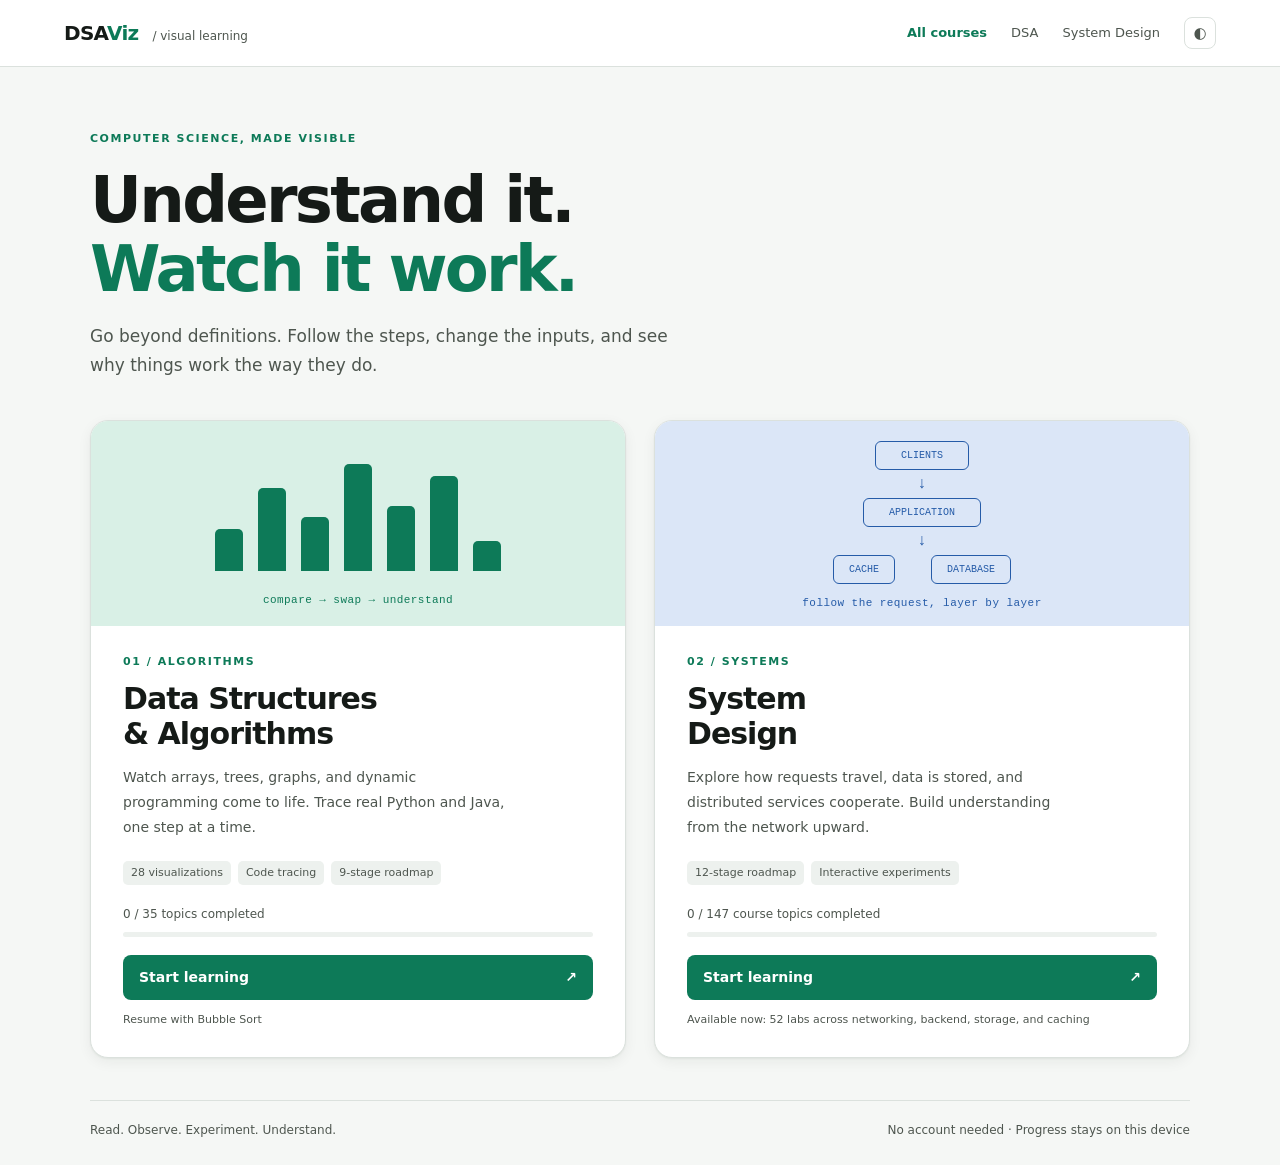
==== commit 51988fc7: "Add interactive Stage 4 caching lessons and live experiments" ====
--- a/DSAViz.html
+++ b/DSAViz.html
@@ -600,6 +600,8 @@
 @media(prefers-reduced-motion:reduce){.algorithm-art i,.network-art b{animation:none!important}}
 
 /* A focused experiment workspace, with the roadmap tucked away until requested. */
+.cache-command{font-family:var(--mono);font-size:12px;fill:var(--fg)}
+.cache-session-actions{display:grid;gap:8px;padding:13px;border:1px solid var(--line);border-radius:10px;background:var(--bg)}.cache-session-actions h3{margin:0;font-size:13px}.cache-session-actions p{margin:0;font-size:11px;line-height:1.7;color:var(--fg-2)}.cache-session-actions button{padding:9px 12px;background:var(--bg-2);color:var(--fg);border:1px solid var(--line);border-radius:6px;cursor:pointer;text-align:left;font-size:12px}.cache-session-actions button:disabled{opacity:.45;cursor:default}
 .storage-caption{font-size:10px;fill:var(--fg-2);letter-spacing:.3px}
 .storage-panel-bg{fill:var(--bg-2);stroke:var(--line)}
 .storage-heading{font-size:13px;font-weight:650;fill:var(--fg)}
@@ -8370,7 +8372,22 @@
     ['s3-file-storage','File storage',['s3-object-storage','s3-acid-properties']],
     ['s3-database-performance','Database performance',['s3-query-execution','s3-sharding','s2-connection-pooling']]
   ]],
-  ['Caching', [3], ['Why caching exists','Browser caching','Application caching','Database caching','Distributed caching','Cache-aside','Read-through and write-through','Write-behind','TTL','Cache eviction strategies','Cache invalidation','Cache consistency','Redis fundamentals','Cache failure scenarios']],
+  ['Caching', [3], [
+    ['s4-why-caching-exists','Why caching exists',['s3-database-performance']],
+    ['s4-browser-caching','Browser caching',['s4-why-caching-exists','http-semantics']],
+    ['s4-application-caching','Application caching',['s4-why-caching-exists','s2-stateless-and-stateful-architecture']],
+    ['s4-database-caching','Database caching',['s4-why-caching-exists','s3-query-execution']],
+    ['s4-distributed-caching','Distributed caching',['s4-application-caching','s3-replication']],
+    ['s4-cache-aside','Cache-aside',['s4-distributed-caching']],
+    ['s4-read-through-and-write-through','Read-through and write-through',['s4-cache-aside']],
+    ['s4-write-behind','Write-behind',['s4-read-through-and-write-through','s3-acid-properties']],
+    ['s4-ttl','TTL',['s4-cache-aside','s4-browser-caching']],
+    ['s4-cache-eviction-strategies','Cache eviction strategies',['s4-ttl']],
+    ['s4-cache-invalidation','Cache invalidation',['s4-cache-aside','s4-ttl']],
+    ['s4-cache-consistency','Cache consistency',['s4-cache-invalidation','s3-transaction-isolation']],
+    ['s4-redis-fundamentals','Redis fundamentals',['s4-ttl','s4-cache-eviction-strategies']],
+    ['s4-cache-failure-scenarios','Cache failure scenarios',['s4-cache-consistency','s4-redis-fundamentals']]
+  ]],
   ['Scalability and Load Balancing', [2,3,4], ['Scalability fundamentals','Vertical scaling','Horizontal scaling','Load balancing','Load balancing algorithms','Health checks','Session affinity','Autoscaling','Traffic spikes','Bottlenecks','Capacity planning','Content delivery networks']],
   ['Distributed Systems', [3,5], ['Distributed architecture','Consistency and availability','Network partitions','CAP theorem','Consistency models','Replication strategies','Quorums','Leader election','Consensus fundamentals','Distributed locks','Clock synchronization','Fault tolerance','Failure recovery']],
   ['Messaging and Asynchronous Systems', [2,6], ['Synchronous versus asynchronous communication','Message queues','Publish-subscribe','Message brokers','Event-driven architecture','Kafka fundamentals','Event ordering','Delivery guarantees','Retries','Dead-letter queues','Idempotency','Backpressure']],
@@ -8721,6 +8738,7 @@
 /* Pure, deterministic frame builders. Times are illustrative, never benchmarks. */
 const SD_SIM = {
  build(id, o){
+  if(id.startsWith('s4-'))return SDCacheSim.build(id,o);
   if(id.startsWith('s3-'))return SDStorageSim.build(id,o);
   if(id.startsWith('s2-'))return SDBackendSim.build(id,o);
   const nodes = [], frames = [];
@@ -9214,6 +9232,7 @@
  },
  links(id){return ({dns:[['browser','os'],['os','resolver'],['resolver','root'],['resolver','tld'],['resolver','auth']],internet:[['client','gateway'],['gateway','isp'],['isp','transit'],['transit','edge'],['edge','server'],['isp','alternate'],['alternate','backup'],['backup','edge']],'ip-ports':[['client','host'],['host','https'],['host','closed']],'client-server':[['client','server']],'tcp-udp':[['sender','network'],['network','receiver']],tls:[['browser','server']],'http-lifecycle':[['browser','app'],['app','store']],'http-semantics':[['client','api'],['api','store']],'http-versions':[['client','server'],['server','a'],['server','b'],['server','c']],websockets:[['browser','server']],'browser-server':[['browser','dns'],['browser','server'],['browser','parser'],['parser','paint']]})[id]||[];},
  render(id,simulation,i,progress=1,options={},small=false){
+  if(id.startsWith('s4-'))return SDCacheScene.render(id,simulation,i,progress,options,small);
   if(id.startsWith('s3-'))return SDStorageScene.render(id,simulation,i,progress,options,small);
   if(id.startsWith('s2-'))return SDBackendScene.render(id,simulation,i,progress,options,small);
   const f=simulation.frames[i],s=this.state(simulation.frames,i,progress);
@@ -9858,9 +9877,314 @@
  }
 };
 
+/* Each entry owns its explanation and experiment; caching policy is not a decorative toggle. */
+const SD_CACHE_CONTENT={
+ 'why-caching-exists':{
+  hook:'Do the expensive work once.',caption:'Repeat a request and watch which source operations disappear.',
+  intro:['A repeated book lookup can ask the same source for the same representation again and again. A cache retains a reusable copy so later requests can avoid selected work. The motivation is latency and resource use, not the belief that another box automatically makes an architecture better.'],
+  fundamentals:['A hit finds an eligible stored value; a miss cannot use an entry and needs another path. The source of truth owns the authoritative fact. A cache usually stores a copy with a key and a reuse policy. Hit ratio describes lookups, while source-read count describes downstream work; disabling cache creates no cache lookups rather than a stream of misses.'],
+  deep:['Caching is valuable when repeated accesses reuse work and the reuse policy meets correctness requirements. It can retain representations, computed results, or storage pages, which avoid different work. A fresh-looking copy can still be older than the source. Keys must include the dimensions that affect the result, such as tenant, locale, and relevant authorization context; an incomplete key can return another caller’s representation.','Caches add lookup overhead, memory use, invalidation obligations, and failure paths. A low-reuse workload may cost more with caching, and a cache outage can suddenly shift load to the source. This model repeats one small public book value with illustrative times. It does not establish a production latency distribution or imply that every private response can safely be shared.'],
+  working:['Read the key before any copy exists.','Fetch source v1 and retain it under the selected TTL.','Repeat the request and compare hit count with source reads.','Disable reuse and observe repeated source work without inventing cache misses.'],
+  usage:['A public catalog description can often be reused under a documented freshness policy. A checkout reservation still needs an authoritative update path.','Measure repeated access, avoided work, hit ratio, and correctness together; a high hit ratio is not evidence that the returned values meet the application’s promise.'],
+  summary:['A cache reuses selected work.','A copy and the source of truth remain separate.','Correct reuse needs a complete key and a freshness policy.'],check:['Does a high hit ratio prove every response is current?','No. The cache can repeatedly hit an older copy. The metric measures eligible lookup success, not agreement with the latest source.'],
+  controls:[['requests','Repeated requests',1,4,3],['enabled','Enable cached reuse','checkbox',true],['latency','Source read (model ms)',20,200,90]],presets:[['Cold then warm',{requests:3,enabled:true}],['Always source',{requests:3,enabled:false}]],
+  glossary:{Hit:'A lookup satisfied by an eligible stored entry.',Miss:'A lookup without an eligible reusable entry.','Source of truth':'The authoritative owner of a fact.'},sources:[['Azure cache-aside pattern','https://learn.microsoft.com/en-us/azure/architecture/patterns/cache-aside']]
+ },
+ 'browser-caching':{
+  hook:'No network, validation, or a new body?',caption:'Inspect freshness, ETags, 304 responses, and storage policy separately.',
+  intro:['Reloading an image does not always transfer its bytes again. An HTTP cache can reuse a fresh response or ask the origin whether an old representation remains valid. Those are different paths, and neither can be understood from a generic browser-to-server arrow.'],
+  fundamentals:['Cache-Control defines reuse rules. max-age permits freshness for a stated duration under HTTP age calculation. no-cache allows storage but requires validation before reuse; no-store tells caches not to store the response. An ETag is an opaque validator. If-None-Match sends it for comparison, and 304 permits reuse of a stored representation without resending its full body.'],
+  deep:['Freshness is not a promise that the origin has not changed. A browser can reuse a fresh body without asking, so an unseen update can remain unseen until policy requires a network path. Validation can save payload bytes while still adding round-trip work. Real age calculations include Date, Age, and resident time; the lab deliberately uses a simple model clock for one browser cache.','Shared caches require additional care with private data, Authorization, Vary, and request dimensions. private limits shared-cache storage but is not encryption. no-store is not a complete security cleanup mechanism and does not guarantee removal of previously stored responses. The lab models a public image, a single strong-looking fake ETag, and one conditional request, not every HTTP caching rule or service worker behavior.'],
+  working:['Receive body v1 and its caching policy.','Advance model age and optionally change the origin.','Reuse a fresh body locally or perform the required validation.','Compare network-request count with full-body transfers for 304 and 200 outcomes.'],
+  usage:['Versioned static assets can use long-lived reuse when a changed asset gets a new URL. Personalized pages need explicit private and storage rules.','Treat a 304 as useful network work, not an absence of a request. Later CDN lessons add a shared cache boundary with its own key and age behavior.'],
+  summary:['Fresh reuse and validation are distinct paths.','no-cache and no-store mean different things.','304 saves the full-body transfer, not the round trip.'],check:['Can no-cache still store a response?','Yes. It requires validation before reuse. no-store is the policy prohibiting storage for this modeled response.'],
+  controls:[['policy','Cache-Control policy','select',['max-age','no-cache','no-store'],'max-age'],['maxAge','Fresh lifetime (seconds)',10,90,30],['age','Next request age (seconds)',0,120,10],['changed','Origin changed to v2','checkbox',false]],presets:[['Fresh local reuse',{policy:'max-age',age:10,changed:true}],['Validate unchanged',{policy:'no-cache',age:10,changed:false}],['Changed validator',{policy:'no-cache',age:10,changed:true}],['Do not store',{policy:'no-store',age:10}]],
+  glossary:{ETag:'An opaque representation validator.',Validation:'Checking whether a stored response can be reused.',Freshness:'Eligibility to reuse without required origin validation under the policy.'},sources:[['MDN HTTP caching','https://developer.mozilla.org/en-US/docs/Web/HTTP/Guides/Caching'],['HTTP caching RFC 9111','https://www.rfc-editor.org/rfc/rfc9111.html']]
+ },
+ 'application-caching':{
+  hook:'The next worker may remember something else.',caption:'Compare process-local copies with a shared cache boundary.',
+  intro:['Application code can retain a calculated value or fetched record inside its own process. That can avoid a remote lookup, but another worker has separate memory. Restart and replica routing therefore change which copy is available.'],
+  fundamentals:['A process-local cache belongs to one worker. A shared cache is an external dependency reachable by several workers. Neither automatically updates when source data changes. The lab loads a copy on A, changes the source, and reads through B; warming B creates another independently retained local value.'],
+  deep:['Local reuse can have low access overhead and avoid a separate cache service, but it duplicates memory and complicates coordinated invalidation. Invalidating A does not remove B’s independent copy. Keys, capacity limits, expiry, and concurrent-load handling still need design. A process restart normally loses local entries, which is harmless only if they are reconstructible copies rather than indispensable authoritative state.','Shared caches reduce some duplication but add network latency and an availability boundary. Combining local and shared layers creates more freshness paths, not a magically current result. The lab uses two workers and a single public key without restart scheduling or broadcasting. It isolates state placement; it does not implement a multi-level cache coherence protocol or claim every local cache needs external infrastructure.'],
+  working:['Warm A and optionally warm B with v1.','Change the authoritative source to v2.','Invalidate the copy known to A if selected.','Read on B and distinguish independent local state from the shared entry.'],
+  usage:['A worker can memoize a small immutable configuration or public lookup under an explicit lifetime. Mutable user-specific results require complete keys and update rules.','Keep local-cache memory bounded and monitor misses after replacement or restart. Plan source capacity for cold starts rather than assuming every new worker arrives warm.'],
+  summary:['Worker memory is not automatically shared.','Local invalidation affects only the copies it reaches.','Reconstructible cached state differs from authoritative state.'],check:['Does removing A’s local entry remove B’s warm copy?','No. Those are independent process-local values unless a separate coordination mechanism updates B.'],
+  controls:[['location','Cache location','select',['local','shared'],'local'],['warmB','Warm B before source update','checkbox',false],['invalidate','Invalidate A’s known entry','checkbox',false]],presets:[['B starts cold',{location:'local',warmB:false,invalidate:false}],['B retains old copy',{location:'local',warmB:true,invalidate:true}],['Shared removal',{location:'shared',invalidate:true}]],
+  glossary:{'Local cache':'Reusable data retained inside an individual process.','Cold start':'Beginning work without populated reusable state.',Memoization:'Retaining a function result for compatible future inputs.'},sources:[['Azure cache-aside considerations','https://learn.microsoft.com/en-us/azure/architecture/patterns/cache-aside']]
+ },
+ 'database-caching':{
+  hook:'A cached page is not a cached query result.',caption:'Run the query again while its data page stays resident.',
+  intro:['A database can avoid storage reads without skipping the query. Buffer pools retain pages used by the execution engine. This is a different layer from an application cache returning a previously computed representation.'],
+  fundamentals:['A database page groups stored records or index data. A buffer hit finds the requested page resident in memory. The executor still applies visibility rules and predicates to those bytes. The lab tracks query executions and modeled storage reads separately; its database actor also represents the underlying storage path for this simplified scene.'],
+  deep:['Page residency affects I/O, but transactions can require readers to consider different visible versions. Reusing page bytes is not permission to return another transaction’s stale SQL result. Database engines have replacement, pinning, dirty-page flushing, and synchronization policies; an application-result TTL is not a substitute for those rules. OS page caches can provide another layer outside the database buffer pool.','A warm query can still be slow because it sorts, joins, waits on locks, or returns a large result. Query-result caches, when a product provides them, need their own dependency and invalidation semantics. This experiment uses one repeated page and one simple predicate. It deliberately does not reproduce PostgreSQL’s buffer replacement policy, storage concurrency, or every available database cache feature.'],
+  working:['Execute the first query and request its page.','Perform a modeled cold storage read.','Execute later queries and reuse the resident page.','Disable residency and compare unchanged execution count with increased storage reads.'],
+  usage:['A frequently used index and table working set can remain resident while the database executes many requests. A large export may displace useful pages or use specialized access behavior.','Inspect buffer and query observations together. Stage 3’s access-path experiment explains why saving physical reads does not remove logical row evaluation.'],
+  summary:['Page caching avoids selected storage work.','Queries still execute on resident pages.','Result caches and buffer pools have different semantics.'],check:['Three warm SELECTs access one page. Must the executor run only once?','No. Each SELECT executes. The model reduces storage reads to one while retaining three query executions.'],
+  controls:[['requests','Query executions',1,4,3],['enabled','Retain page in buffer pool','checkbox',true],['latency','Cold storage read (model ms)',20,200,90]],presets:[['Resident working page',{requests:3,enabled:true}],['Cold each time',{requests:3,enabled:false}]],
+  glossary:{'Buffer hit':'A requested database page found in memory.',Visibility:'The transaction rules determining readable versions.','Result cache':'Retained output of a query, rather than just its storage pages.'},sources:[['PostgreSQL EXPLAIN buffer observations','https://www.postgresql.org/docs/current/using-explain.html']]
+ },
+ 'distributed-caching':{
+  hook:'Shared does not mean current.',caption:'Two workers can reach one cache—and one older copy.',
+  intro:['Several application workers can use an external cache service to share reusable values. This can reduce repeated source loads, but shared access does not mean the value is the newest authoritative one. Freshness still needs an update policy.'],
+  fundamentals:['A distributed cache is accessed across process or network boundaries and may partition or replicate its own data. The lab intentionally models one shared cache endpoint, not a full cluster. Workers use the same key; after a source update, their next eligible lookup can still return v1 unless the entry is removed or updated.'],
+  deep:['A cache cluster needs documented routing, failover, replication, eviction, and consistency behavior. A timeout can mean uncertain command completion, and a replica read may introduce additional lag. Shared storage solves process-local access differences but does not eliminate version races. Tenant and representation dimensions must remain in the key even when one service handles all workers.','An external cache becomes a dependency with network cost and outage behavior. It should not silently become the sole holder of critical writes unless that durability role is deliberately designed. This diagram shows two workers and one shared entry to isolate reuse and invalidation. It does not simulate Redis Cluster slot migration or claim that every distributed cache is strongly consistent, durable, or automatically available.'],
+  working:['Populate the shared value as v1.','Commit source v2 independently.','Optionally remove the shared copy after the write.','Read through B and compare stale shared reuse with a refreshed miss path.'],
+  usage:['A horizontally scaled public catalog can share repeated representations across workers. Checkout policies still need authoritative data paths for invariants.','Choose a fallback policy and budget source capacity for cache loss. A shared endpoint can multiply usefulness and the impact of mistakes, especially incomplete keys or broad invalidations.'],
+  summary:['Shared reuse is a placement property.','Freshness depends on a separate policy.','The cache service adds a network failure boundary.'],check:['Can two healthy workers agree on the same stale value?','Yes. Both can hit the same shared v1 entry after the source moves to v2. Agreement among copies does not prove source freshness.'],
+  controls:[['invalidate','Remove shared entry after source write','checkbox',false]],presets:[['Shared but older',{invalidate:false}],['Shared invalidation',{invalidate:true}]],
+  glossary:{'Shared entry':'A stored value reachable by several workers.','Cache cluster':'Cache nodes coordinated for placement or availability.',Freshness:'How a returned copy relates to required source updates.'},sources:[['Azure cache-aside pattern','https://learn.microsoft.com/en-us/azure/architecture/patterns/cache-aside'],['Redis cluster specification','https://redis.io/docs/latest/operate/oss_and_stack/reference/cluster-spec/']]
+ },
+ 'cache-aside':{
+  hook:'The application owns the miss path.',caption:'Follow lookup, source fetch, fill, and later reuse.',
+  intro:['A cache-aside application checks for a reusable copy and explicitly fetches from the source when it misses. The cache does not know how to load the value on its own. This division of responsibility matters when work fails or requests race.'],
+  fundamentals:['The common read sequence is lookup, miss, source load, cache fill, and response. A write policy often commits the source and removes the related cached entry. Filling the cache is a separate action from returning an authoritative read; it should be clear whether a fill error fails an otherwise successful operation.'],
+  deep:['Two readers can miss together and both load the same source value unless requests are coalesced. A reader can also load an older value, pause, and fill it after a writer commits and invalidates, recreating stale data. Choosing source-then-delete avoids some simpler write-ordering hazards but does not eliminate every concurrent refill race; the invalidation lesson demonstrates that counterexample.','Define TTLs, key granularity, fill failure behavior, invalidation delivery, and fallback before relying on the pattern. A TTL bounds this stored entry’s eligibility but is not a universal latest-read guarantee. This serial read lab isolates cache-aside responsibility and its ledger supports explicit subsequent operations. It is not a coherent cache protocol or an assurance that repeating a database read is always safe or cheap.'],
+  working:['Ask the cache for book:atlas.','On a miss, let the application fetch the source.','Let the application store the copy and return the value.','Repeat, change source state, or remove the entry and observe the next path.'],
+  usage:['A catalog handler can load a reconstructible description on demand. It should avoid storing mutable permission-dependent results under a public shared key.','Cache-aside is often easy to add around an existing source interface, but its coordination responsibilities remain in the application rather than disappearing into the cache box.'],
+  summary:['The application owns loading and fill.','Source writes and copy removal are distinct.','Concurrent readers can create duplicate loads or late fills.'],check:['Does an ordinary cache-aside cache fetch from the database by itself?','No. The application handles the miss and writes the reusable copy. Read-through assigns that loading responsibility to a configured facade or loader.'],
+  controls:[['requests','Read requests',1,4,2],['ttl','Copy lifetime (seconds)',5,60,30],['invalidate','Invalidate after live source writes','checkbox',true]],presets:[['Miss then hit',{requests:2,ttl:30,invalidate:true}],['Single cold request',{requests:1,ttl:30,invalidate:true}]],
+  glossary:{'Cache-aside':'Application-managed lookup, source loading, and fill.',Fill:'Storing a fetched value for later reuse.',Coalescing:'Sharing one in-flight load among compatible callers.'},sources:[['Azure cache-aside','https://learn.microsoft.com/en-us/azure/architecture/patterns/cache-aside']]
+ },
+ 'read-through-and-write-through':{
+  hook:'Who loads? Who acknowledges the write?',caption:'Open the cache facade’s loader and synchronous persistence boundary.',
+  intro:['An application can ask a configured cache facade to load missing values rather than implement the miss path itself. Write-through can likewise coordinate source persistence before reporting write success. These are responsibilities, not automatic features of every key-value cache.'],
+  fundamentals:['Read-through assigns miss loading to a facade or loader. Write-through updates the backing source as part of the acknowledged write path. Cache-aside instead asks application code to coordinate loading and filling. The lab shows a specific serialized facade policy and keeps its success acknowledgement separate from accepting a command.'],
+  deep:['A write-through path needs documented ordering and failure behavior. If the source succeeds but a cache update fails, the system must decide how to invalidate, report uncertainty, or recover without leaving an apparently authoritative old copy. A cache and remote database are not automatically one atomic transaction because a library exposes a convenient interface.','Synchronous persistence adds waiting time and can reduce acknowledged-write risk under a defined policy, but it does not guarantee every concurrent read is newest. Loader stampedes, bypassing writers, version races, and facade outages remain concerns. This lab models source failure before persistence and keeps the old value on rejection. It deliberately does not claim to solve failures between a successful source commit and a failed cache update.'],
+  working:['Ask the facade for an initially absent key.','Invoke its configured loader and store source v1.','Send write-through v2 and wait for persistence.','Compare successful source and copy updates with a rejected persistence failure.'],
+  usage:['A controlled data-access layer can centralize loading and write policy for callers that consistently use it. Writers bypassing that layer still need coordination.','Document which failures return success, failure, or uncertainty. A single write method name does not establish an atomic boundary across separate services.'],
+  summary:['Read-through owns loading at the facade.','Write-through includes persistence before success.','Cross-service atomicity needs more than an interface name.'],check:['Is storing v2 in memory sufficient for this write-through success response?','No. This facade waits for its backing-source operation and cache update before acknowledging success.'],
+  controls:[['fail','Fail backing persistence','checkbox',false],['latency','Source operation (model ms)',20,200,90]],presets:[['Write accepted',{fail:false}],['Backing write rejected',{fail:true}]],
+  glossary:{Facade:'A boundary presenting a coordinated interface.',Loader:'Code supplying a missing cached value.','Write-through':'A write policy including backing persistence before success.'},sources:[['Oracle Coherence source-caching patterns','https://docs.oracle.com/en/middleware/fusion-middleware/coherence/14.1.2/develop-applications/caching-data-sources.html']]
+ },
+ 'write-behind':{
+  hook:'Success now. Persistence later.',caption:'Inspect the pending write queue before crashing its process.',
+  intro:['Some designs acknowledge a cached write before applying it to the backing source. This can shorten the caller’s wait and combine later writes, but it moves correctness obligations into a pending-work pipeline. The older source value is still real until that pipeline applies the change.'],
+  fundamentals:['Write-behind, also called write-back in some contexts, defers source persistence. A pending queue owns accepted but unapplied changes. A volatile queue disappears with its process; a durable queue can retain work under specified storage and failure assumptions. Early acknowledgement is not the same event as backing-store completion.'],
+  deep:['Accepted writes need ordering, deduplication, retry, backpressure, and recovery rules. Combining writes can be safe for some replacement values but wrong for operations where every increment or transition matters. Losing a volatile queue after early success can lose acknowledged data even while the old source remains intact. A durable queue must itself provide the promised persistence and replay semantics.','Deferred work can fail after the original request ends, so monitoring must detect stalled or repeatedly rejected updates and expose an operational recovery path. Readers consulting the source may see older data until flush. This experiment contains one versioned update, an optional process crash, and a simplified durable-queue assumption. It does not reproduce a production broker or assert atomicity between cache acceptance and queue persistence.'],
+  working:['Accept cache v2 and retain a pending update.','Acknowledge before changing source v1.','Crash the cache process and inspect whether pending work survives.','Flush retained work or leave it unapplied and compare the persistent source.'],
+  usage:['A carefully defined high-volume derived-data pipeline may tolerate delayed persistence and benefit from coalescing. A critical ledger should not casually adopt volatile write-behind for accepted facts.','State the durability role explicitly. If the cache is holding the only accepted value, it is participating in authoritative storage responsibilities rather than merely saving a reconstructible read.'],
+  summary:['Acknowledgement and persistence have different times.','Pending accepted work needs a recovery policy.','Volatile write-behind can lose acknowledged changes.'],check:['After a volatile queue crash, can flushing an empty queue recover v2?','No. The accepted pending update was lost. The source still contains v1 unless another retained record can reconstruct the change.'],
+  controls:[['crash','Crash before flush','checkbox',false],['durable','Pending queue survives process crash','checkbox',false],['flush','Flush retained work','checkbox',true]],presets:[['Deferred success',{crash:false,durable:false,flush:true}],['Acknowledged loss',{crash:true,durable:false,flush:true}],['Retained pending work',{crash:true,durable:true,flush:true}]],
+  glossary:{'Write-behind':'Acknowledging before later backing persistence.','Pending work':'Accepted updates not yet applied to the source.',Backpressure:'Restraining incoming work when processing cannot keep up.'},sources:[['Oracle Coherence deferred persistence','https://docs.oracle.com/en/middleware/fusion-middleware/coherence/14.1.2/develop-applications/caching-data-sources.html']]
+ },
+ 'ttl':{
+  hook:'The clock expires eligibility—not truth.',caption:'Advance time explicitly and distinguish a valid old copy from an expired entry.',
+  intro:['A cache cannot usually keep every copied value forever. A time to live defines how long an entry remains eligible under a policy. Expiry encourages later refresh, but it does not make the copy track every source change in between.'],
+  fundamentals:['TTL is a remaining lifetime or insertion-relative expiry policy, depending on the interface. Our copy expires at insertion time plus the selected seconds. Reads do not refresh that deadline. The ledger can show an expired stored value before a lookup removes it; physical reclamation and eligibility are separate concepts.'],
+  deep:['A TTL can bound reuse of a particular copy but is not by itself a strict maximum lag from every source commit. Delayed fills can install old values later, and source replicas can return stale values. Different systems reset TTL on writes, expose explicit persistence operations, or support sliding policies; none should be assumed without checking the interface.','Short lifetimes increase refresh load, while long ones permit longer stale reuse. Identical expiry times can concentrate misses into a burst, so jitter and refresh coordination may help. Negative entries need carefully chosen lifetimes too. This lab uses one key, insertion-relative expiry, and explicit model-clock changes; it does not simulate Redis’s full active-expiry scheduler or real wall-clock drift.'],
+  working:['Insert a copy and record its expiry.','Advance between repeated requests.','Reuse before expiry and reload at or after the deadline.','Change source data during a live session and compare eligibility with source agreement.'],
+  usage:['A public catalog description may accept bounded reuse under a freshness requirement. Security revocation or inventory reservation needs more specific correctness mechanisms than a casually selected TTL.','Tune lifetime against observed reuse and tolerated staleness, and account for the source load created when many entries expire together.'],
+  summary:['TTL controls entry eligibility.','Expiry and physical deletion can be separate.','TTL alone does not prove latest-source consistency.'],check:['If an entry has five seconds left, must it equal the newest source version?','No. It can remain eligible while the source changes independently. The live source-write action demonstrates that distinction.'],
+  controls:[['ttl','Entry lifetime (seconds)',5,60,30],['interval','Between requests (seconds)',5,40,15],['requests','Read requests',1,4,3]],presets:[['Hit before deadline',{ttl:30,interval:10,requests:3}],['Expire at boundary',{ttl:30,interval:15,requests:3}],['Frequent reload',{ttl:5,interval:15,requests:3}]],
+  glossary:{TTL:'A policy-defined remaining entry lifetime.',Expiry:'The point after which this entry cannot satisfy reuse.',Jitter:'Varying timings to avoid synchronized events.'},sources:[['Redis EXPIRE','https://redis.io/docs/latest/commands/expire/']]
+ },
+ 'cache-eviction-strategies':{
+  hook:'Full cache. Which value leaves?',caption:'Replay a workload and inspect recency, frequency, and admission.',
+  intro:['Even entries that have not expired may need removal when memory is full. An eviction strategy chooses which values to sacrifice so later work can enter. That decision depends on workload behavior, not merely on the number of stored keys.'],
+  fundamentals:['LRU removes the least recently used entry. LFU favors keeping more frequently used entries. FIFO removes the oldest admitted entry regardless of later reads. Expiry removes time-ineligible entries; eviction addresses capacity pressure. The lab gives equal-sized values a key-count capacity and exact policy bookkeeping.'],
+  deep:['Real entry sizes vary, and storing a key uses metadata as well as value bytes. Admission can matter as much as eviction: a large one-time scan may displace useful hot data. LFU needs aging or another adaptation rule when popularity changes; pure lifetime counts can retain a formerly hot entry too long. The deterministic trace allows ties to be inspected rather than hidden behind randomness.','Redis uses approximated sampling-based policies for LRU and LFU rather than this exact tiny implementation; its memory configuration and eligible-key policies also matter. noeviction rejects selected writes instead of inventing infinite space. This lesson compares exact LRU, LFU with recency tie-breaking, and FIFO for six accesses. It is not a performance ranking of Redis policies or a realistic allocator simulation.'],
+  working:['Replay the chosen six-key access sequence.','Update recency and frequency on hits.','When a miss meets a full cache, select the policy’s victim.','Load the requested value and compare final residents, hits, and source reads.'],
+  usage:['A public lookup workload with a recurring hot set behaves differently from a one-time report scanning many keys. Select policies and admission around representative access traces.','Monitor both evictions and expirations. A low hit ratio can arise from a poor key, too little memory, a short TTL, or low inherent reuse; changing eviction alone may not solve it.'],
+  summary:['Capacity eviction differs from expiry.','Recency, frequency, and insertion age are different signals.','Exact teaching policies differ from real approximations.'],check:['Does reading a FIFO entry move it to the back of the insertion order?','No in this exact FIFO model. LRU updates recency; FIFO keeps the original admission order.'],
+  controls:[['policy','Exact teaching policy','select',['LRU','LFU','FIFO'],'LRU'],['capacity','Equal-size entry slots',2,4,3],['sequence','Access workload','select',['hot','scan'],'hot']],presets:[['Recency policy',{policy:'LRU',capacity:3,sequence:'hot'}],['Frequency policy',{policy:'LFU',capacity:3,sequence:'hot'}],['Insertion order',{policy:'FIFO',capacity:3,sequence:'hot'}]],
+  glossary:{LRU:'Least recently used eviction.',LFU:'Least frequently used eviction.',FIFO:'First-in, first-out removal by admission age.'},sources:[['Redis eviction policies and approximations','https://redis.io/docs/latest/develop/reference/eviction/']]
+ },
+ 'cache-invalidation':{
+  hook:'Delete the copy. A late reader puts it back.',caption:'Interleave a miss loader and writer to expose a refill race.',
+  intro:['Removing a cached value after a source write seems straightforward. But a reader may already have fetched the old source value and publish it after the deletion. A real invalidation design must consider work in flight, not just the current cache contents.'],
+  fundamentals:['Invalidation makes a copy ineligible, commonly by deleting or changing its key. A late fill is a load result published after intervening updates. Our schedule loads v1, commits v2, optionally deletes the key, and then lets the old reader try to cache its result.'],
+  deep:['Source-then-delete can address some simple ordering problems, but it does not eliminate this concurrent refill schedule. Deleting before writing introduces another obvious gap where readers can refill from the old source. Delayed deletion or events can reduce specific risks, yet need failure and timing analysis instead of being described as universal coherence.','A conceptual generation guard rejects a fill started under an older generation. Production correctness requires a coordinated token protocol across checking, publishing, writes, and readers; merely comparing a number once is not enough if a write can race afterward. Versioned keys and reliable change streams are other tools with their own costs. This deterministic schedule illustrates one race and one abstract guard, not a complete linearizable cache implementation.'],
+  working:['Start a miss reader and retain its fetched v1 in flight.','Commit source v2.','Delete the cached entry if selected.','Allow or reject the late fill, then read and inspect the actual returned version.'],
+  usage:['A mutable catalog can see this race when slow source reads overlap editorial updates. A stale title may be tolerable; a stale permission decision can be dangerous.','Choose invalidation granularity and freshness promises explicitly. The cache-consistency lesson connects those update protocols to what callers may observe.'],
+  summary:['Invalidation does not cancel in-flight loads.','Write ordering needs concurrency analysis.','A guard must be coordinated to establish its promised guarantee.'],check:['Why can source-then-delete still leave v1 after source v2 commits?','An earlier reader fetched v1 before the write, then fills the cache after the deletion. The deletion cannot erase a value that has not yet been published.'],
+  controls:[['invalidate','Delete after source commit','checkbox',true],['guard','Conceptual generation guard','checkbox',false],['ttl','Filled copy lifetime (seconds)',5,60,30]],presets:[['Late refill race',{invalidate:true,guard:false}],['No deletion',{invalidate:false,guard:false}],['Reject older generation',{invalidate:true,guard:true}]],
+  glossary:{Invalidation:'Making a cached copy ineligible.',Generation:'A token identifying an update epoch.','Late fill':'Publishing an earlier load result after a newer write.'},sources:[['Azure cache-aside consistency considerations','https://learn.microsoft.com/en-us/azure/architecture/patterns/cache-aside']]
+ },
+ 'cache-consistency':{
+  hook:'Which version does this reader observe?',caption:'Separate source commit, copy validity, and a completed response.',
+  intro:['A cache is a second place from which callers can observe data. The application needs a clear promise about those observations: latest value, session read-after-write, bounded reuse, or an explicitly eventual projection. Without that promise, “consistent cache” is too vague to assess.'],
+  fundamentals:['A source commit changes authoritative state. A cached value can remain eligible yet older. Read-after-write is a session-level expectation that a later read reflects that session’s accepted write under defined conditions. The late-fill schedule here shows why a source commit and key deletion do not automatically establish that expectation.'],
+  deep:['Consistency depends on the complete read and write protocol, including writers that bypass the cache, replicas used for fills, and failures delivering invalidations. Routing to the source, version-aware reads, generation barriers, or explicit wait conditions can address particular promises with different latency and availability costs. A single TTL knob cannot stand in for all those mechanisms.','The generation guard is an abstract coordinated policy that rejects this older fill; it is not a production recipe proving all races safe. A stale value already returned remains an observation even if the cache later converges. This lab keeps returned versions in its ledger so convergence is not mistaken for retroactive correctness. It does not model every consistency level or a complete multi-node cache protocol.'],
+  working:['Capture an older source value during a miss load.','Commit a newer source value.','Apply deletion and the optional guarded-fill policy.','Read the cache path and compare the returned version with the source, preserving earlier observations.'],
+  usage:['A public description can often tolerate documented stale reuse, while account revocation or a purchase invariant needs a stronger path. Different endpoints can have different promises.','Describe the user-visible guarantee before choosing a cache topology. Shared storage, replication, and fast responses are not themselves a definition of consistency.'],
+  summary:['State the observation guarantee.','TTL-valid can still mean source-stale.','Later convergence does not fix an earlier returned response.'],check:['After the cache catches up, was a previously returned v1 actually v2?','No. That caller observed v1 at that time. Refresh changes future reads, not the content of an already-completed response.'],
+  controls:[['invalidate','Invalidate after write','checkbox',true],['guard','Coordinated generation model','checkbox',false]],presets:[['Older observation',{invalidate:true,guard:false}],['Guarded fresh reload',{invalidate:true,guard:true}]],
+  glossary:{'Read-after-write':'A defined promise for reads following a caller’s accepted write.',Convergence:'Copies moving toward the same state over time.','Stale observation':'A returned value older than the required source state.'},sources:[['Azure cache-aside consistency','https://learn.microsoft.com/en-us/azure/architecture/patterns/cache-aside']]
+ },
+ 'redis-fundamentals':{
+  hook:'A command changes value—not every property.',caption:'Run SET with expiry, atomic INCR, and a later GET.',
+  intro:['Redis exposes commands over typed values addressed by keys. It can serve caching roles, but its command semantics need to be understood before building policies around them. A key’s value, lifetime, persistence, and replication are separate concerns.'],
+  fundamentals:['This command lab uses a string containing an integer. SET with EX assigns a value and expiry together. INCR atomically changes a valid numeric string and preserves an existing TTL. GET returns a string value or nil when the key is absent; nil is not the same as an empty string.'],
+  deep:['Other Redis data types include hashes, lists, sets, sorted sets, and streams, each with their own operations. Command atomicity does not make a sequence of separate client commands atomic as a whole. Transactions and scripts have documented execution properties and cluster restrictions; a read followed by a separate write can still race with other clients.','Persistence and replication must be configured and understood rather than inferred from Redis storing data in memory. Expiry uses passive access checks and active work, while eviction handles memory pressure separately. The teaching clock has exact expiration boundaries and no real server or network. This lesson implements only the displayed SET, INCR, and GET schedule and does not pretend to provide a general Redis interpreter.'],
+  working:['SET the fake key to numeric string 1 with EX.','INCR its value to 2 without extending the existing lifetime.','Advance model time explicitly.','GET the value before or at expiry and inspect string-versus-nil behavior.'],
+  usage:['A cache can store a public representation with a lifetime, while a counter can use atomic increments. Whether the counter may be evicted or lost depends on its business meaning.','Avoid mixing indispensable facts with reconstructible cache entries under an indiscriminate eviction policy. Data role, command semantics, and durability need a consistent design.'],
+  summary:['Redis values have types and command semantics.','INCR does not renew this existing TTL.','Memory, expiry, eviction, and durability are separate.'],check:['Does INCR extend the deadline established by SET EX in this model?','No. It changes the numeric value while preserving the existing expiry, matching the referenced command semantics.'],
+  controls:[['ttl','SET EX lifetime (seconds)',5,60,30],['age','GET age (seconds)',0,90,10]],presets:[['GET numeric string',{ttl:30,age:10}],['GET after expiry',{ttl:30,age:30}]],
+  glossary:{INCR:'An atomic increment of a numeric string value.',nil:'A missing value response, distinct from an empty string.',EX:'A SET option specifying expiry in seconds.'},sources:[['Redis INCR','https://redis.io/docs/latest/commands/incr/'],['Redis EXPIRE','https://redis.io/docs/latest/commands/expire/'],['Redis SET','https://redis.io/docs/latest/commands/set/']]
+ },
+ 'cache-failure-scenarios':{
+  hook:'The cache fails. The database feels it.',caption:'Compare cold-load stampedes, coalescing, and outage fallback.',
+  intro:['A popular key can trigger many source requests when it is absent, expired, or inaccessible. The cache may have been hiding substantial load, so falling back to the database is not automatically safe. Failure policy is part of the architecture.'],
+  fundamentals:['A stampede is a concentration of duplicate loads for the same missing value. Request coalescing shares one in-flight load among compatible callers. A cache outage is an unavailable dependency, not a valid miss response. The application can reject, degrade, or use a bounded fallback path according to its requirements.'],
+  deep:['Coalescing needs a scope, key, timeout, error propagation, and cancellation policy. A single-process gate may still allow one duplicate load per worker, while a distributed coordination scheme adds its own failure cases. Backpressure, bounded source concurrency, jittered expiry, and controlled refresh can address different overload paths; none should be substituted for measuring the source’s safe capacity.','A fallback that sends every caller to an already-busy source can turn a cache incident into a wider outage. Failing closed preserves some resources but sacrifices availability. Serving stale can be appropriate only for endpoints whose correctness policy permits it. This experiment groups simultaneous callers to one public key and models exact coalescing; its source loads are counted, not a simulation of real concurrent latency or a production circuit breaker.'],
+  working:['Generate a group of simultaneous requests for one cold key.','Choose ordinary miss or cache unreachability.','Reject or fall back, optionally sharing a single source load.','Compare source-load count, rejected callers, and response availability.'],
+  usage:['A public catalog may safely degrade under cache loss, but an authorization result must not be guessed. Bound database concurrency before an outage forces a cold-source surge.','Monitor misses separately from cache errors, and test the chosen fallback against realistic source capacity. A healthy hit ratio yesterday is not an outage plan.'],
+  summary:['Outages differ from misses.','Coalescing reduces duplicate work for compatible callers.','Fallback needs bounded capacity and a correctness policy.'],check:['Six callers share one cold key. With the modeled coalescing enabled, how many source loads occur?','One, and the callers share its result. That exact grouping is a teaching assumption; a production multi-worker design needs an explicit coordination scope.'],
+  controls:[['requests','Concurrent callers',1,6,4],['outage','Cache unreachable','checkbox',false],['fallback','Allow source fallback','checkbox',true],['coalesce','Share one in-flight load','checkbox',false]],presets:[['Cold stampede',{requests:4,outage:false,fallback:true,coalesce:false}],['Coalesced load',{requests:4,outage:false,fallback:true,coalesce:true}],['Reject during outage',{requests:4,outage:true,fallback:false,coalesce:false}],['Bound duplicate fallback',{requests:4,outage:true,fallback:true,coalesce:true}]],
+  glossary:{Stampede:'Many duplicate source loads triggered by missing reusable data.',Fallback:'A chosen alternate behavior after a dependency problem.',Coalescing:'Sharing one in-flight operation among compatible requests.'},sources:[['Azure cache-aside availability considerations','https://learn.microsoft.com/en-us/azure/architecture/patterns/cache-aside']]
+ }
+};
+const SD_CACHE_EDGES={
+ 'why-caching-exists':['What should count as saved work?','Compare the same required representation and measure the operations avoided. A smaller response or rejected request is not a successful speedup of the original operation. Include lookup overhead, refresh work, and the source’s outage capacity when assessing reuse.'],
+ 'browser-caching':['Does an ETag reveal the body contents?','An ETag is opaque to the client. It can be computed from content or generated another way, but the client should compare and send it under the protocol rather than infer semantics from its spelling. Vary and cache keys determine which stored representation is eligible for validation.'],
+ 'application-caching':['What happens after a worker replacement?','The replacement has no inherited process-local copy in the ordinary deployment model. Reconstructing useful values creates a cold-load burst. Do not put the only copy of an accepted business fact in a cache whose normal replacement policy discards it.'],
+ 'database-caching':['What does a dirty cached page mean?','A dirty page contains modifications not yet written to its table-file location. Correct database recovery coordinates logging and page persistence; evicting or flushing it is not the same as discarding a reconstructible application result. Buffer replacement must respect pins and recovery ordering.'],
+ 'distributed-caching':['How does a client know which node owns a key?','A clustered product has a defined routing scheme or endpoint behavior. Redis Cluster uses hash-slot ownership and redirects, with documented migration and failure rules. The single shared endpoint here intentionally hides those details rather than treating a distributed label as a complete routing implementation.'],
+ 'cache-aside':['What if source loading succeeds but filling fails?','The application can often still return the authoritative read while reporting or observing the failed optimization. Its policy must say so explicitly. Repeated fill failures increase source work, and a future lookup remains cold; a successful read does not establish that the cache was populated.'],
+ 'read-through-and-write-through':['Can another writer bypass the facade?','It can unless the architecture enforces that boundary, and its source changes can leave the facade’s copy old. A centralized interface simplifies policy only for participants using it. External writers need reliable invalidation, change propagation, or another explicit freshness mechanism.'],
+ 'write-behind':['What if the source rejects a deferred update?','The original caller may already have success. Retained work needs retry, quarantine, or reconciliation, and a way to expose that the backing value is not converging. A pending queue is not useful durability if the accepted item can be silently discarded after a later validation error.'],
+ 'ttl':['Should failed lookups be cached too?','Negative caching can reduce repeated loads for an absent key, but a long negative lifetime can hide a newly created value. The meaning of not found, upstream failure, and denied access must remain distinct. This lab stores successful copies only and does not treat every error as a reusable absence.'],
+ 'cache-eviction-strategies':['Why might admission matter more than the victim rule?','A one-time scan can flood the cache with values unlikely to be reused. An admission policy can decide not to retain some fetched values instead of evicting the useful working set for every miss. The exact policies here always admit and make that simplification explicit.'],
+ 'cache-invalidation':['Why is a single token check insufficient?','A writer can race after the check and before publication. A safe generation design must coordinate the check, conditional fill, writer update, and reader behavior under its stated failure assumptions. The guard in this diagram is a logical protocol boundary, not an unprotected comparison followed by an ordinary SET.'],
+ 'cache-consistency':['Can an old source replica refill a new cache entry?','Yes, a fill can obtain an older value even after removing the previous copy. A freshness guarantee must cover the source-read path and its replica position as well as the cache. Renewing the lifetime of that old value does not make it the latest authoritative version.'],
+ 'redis-fundamentals':['Does ordinary SET preserve an existing TTL?','An ordinary overwriting SET removes the previous expiry unless the command specifies an expiry or uses an appropriate option such as KEEPTTL. INCR preserves it. The distinction matters when updating cached counters or representations, and should be checked against the exact command used.'],
+ 'cache-failure-scenarios':['What if the shared load itself fails?','All coalesced callers need a defined failure outcome, bounded waiting, and cleanup of the in-flight entry. Otherwise a stuck loader can block future requests indefinitely. Coalescing removes duplicate work; it does not make the chosen source load infallible.']
+};
+const SD_CACHE_PREDICTIONS={
+ 'why-caching-exists':[['Every repeated request loads the source','Later eligible hits avoid source reads'],1],
+ 'browser-caching':[['no-cache allows storage with validation','no-cache forbids all storage'],0],
+ 'application-caching':[['A’s removal clears every worker','B keeps its independent local copy'],1],
+ 'database-caching':[['Only the first SELECT executes','Every SELECT executes; page reads can decrease'],1],
+ 'distributed-caching':[['Shared reuse can return the same older value','Shared storage always means latest-source reads'],0],
+ 'cache-aside':[['The application loads an ordinary cache-aside miss','The cache autonomously queries the database'],0],
+ 'read-through-and-write-through':[['Memory acceptance alone is enough','This facade also waits for backing persistence'],1],
+ 'write-behind':[['Flushing cannot recreate lost queued work','An empty queue reconstructs the accepted update'],0],
+ 'ttl':[['TTL-valid may still be source-stale','A positive TTL proves the latest version'],0],
+ 'cache-eviction-strategies':[['FIFO keeps original insertion age','FIFO updates insertion age on every read'],0],
+ 'cache-invalidation':[['Deletion cancels every earlier source load','An earlier reader can fill after deletion'],1],
+ 'cache-consistency':[['Later refresh changes future observations','Later refresh rewrites already-returned responses'],0],
+ 'redis-fundamentals':[['INCR preserves the existing expiry','INCR renews the key’s TTL automatically'],0],
+ 'cache-failure-scenarios':[['One source load serves the modeled group','Coalescing still sends six independent loads'],0]
+};
+for(const [slug,c] of Object.entries(SD_CACHE_CONTENT)){
+ const id='s4-'+slug;SD_LESSONS[id]={...c,deep:[...c.deep,SD_CACHE_EDGES[slug][1]],objectives:[c.summary[0],c.summary[1]],experiment:c.caption};
+ const prediction=SD_CACHE_PREDICTIONS[slug];
+ SD_LABS[id]={...c,challenge:c.check[0],prediction:[c.check[0],prediction[0],prediction[1],c.check[1]],discoveries:[],nodes:{
+ client:['Caller observation','The caller sees the returned representation at a particular time. A cache entry’s eligibility, the source version, and a completed response are different facts; later refresh does not rewrite the earlier observation.'],
+ app:['Application policy','This actor owns the read or write policy shown in the trace. It chooses loading, invalidation, fallback, or acknowledgement under this lesson’s rules; the cache box does not automatically provide those guarantees.'],
+ cache:['Reusable copy boundary','The ledger exposes the retained value, lifetime, and policy state. A copy can be TTL-valid yet older than the source; expiry, eviction, persistence, and copy consistency describe distinct behaviors.'],
+ db:['Authoritative source','This actor owns the backing fact, or represents the storage path for the page-buffer lesson. Its operation count is separate from cache lookup count, and source writes do not automatically modify independent copies.'],
+ worker:['Another application worker','This worker can have an independent local value or access the shared entry. Removing a copy known to another worker does not automatically clear this worker’s private memory.'],
+ loader:['Configured miss loader','The read-through facade invokes this code to fetch an absent value. Loading responsibility is explicit; an ordinary Redis GET does not autonomously read an application database.'],
+ queue:['Accepted pending updates','Early-acknowledged work remains unapplied until flush. Whether it survives a process crash is a stated model assumption; a real queue needs documented durability, ordering, and replay guarantees.']}};
+}
+
+/* Cache copies are visibly separate from authoritative data. All traffic is local model data. */
+const SDCacheSim={
+ build(id,o,seed=null){
+  const nodes=[],frames=[];let elapsed=0;
+  const s=seed?JSON.parse(JSON.stringify(seed)):{time:0,db:1,cache:null,expires:0,hits:0,misses:0,dbReads:0,dbWrites:0,outputs:[],slots:[],pending:[],a:null,b:null};
+  delete s.outcome;
+  const node=(id,label,kind='server')=>nodes.push({id,label,kind});
+  const step=(from,to,packet,note,dt=10,change={})=>{elapsed+=dt;Object.assign(s,change);frames.push({from,to,packet,note,elapsed,state:JSON.parse(JSON.stringify(s))});};
+  node('client','Browser','client');node('app','Application');node('cache',id==='s4-database-caching'?'Buffer pool':'Cache','database');node('db','Source database','database');
+  const ttl=+o.ttl||30,latency=+o.latency||90;
+  const fill=()=>step('app','cache','Store copy v'+s.db,'This cached value is a copy, with its own lifetime. Future source writes do not change it automatically.',8,{cache:s.db,expires:s.time+ttl});
+  const source=()=>step('app','db','Read source','The authoritative source is contacted on this path; count this separately from cache lookups.',latency,{dbReads:s.dbReads+1});
+  const read=(owner='app')=>{
+   step('client',owner,'Read book:atlas','A new request enters the selected caching boundary.',15);
+   if(o.enabled===false){source();step('app','client','Return source v'+s.db,'Caching is disabled, so every request takes the source path.',15,{outputs:[...s.outputs,s.db]});return;}
+   step(owner,'cache','Look up book:atlas','A cache lookup can miss, hit, or fail. A stored entry is eligible only before its expiry.',5);
+   if(s.cache!==null&&s.time<s.expires){step('cache',owner,'Hit: v'+s.cache,s.cache===s.db?'The eligible copy satisfies this request without a source read.':'The copy remains TTL-valid but differs from the current source. TTL validity is not a latest-value guarantee.',5,{hits:s.hits+1});step(owner,'client','Return cached v'+s.cache,'Record the value actually observed; later refresh cannot rewrite a completed response.',15,{outputs:[...s.outputs,s.cache]});}
+   else {step('cache',owner,s.cache===null?'Miss':'Expired','This entry cannot satisfy the lookup. Expiration is different from capacity eviction.',5,{cache:null,misses:s.misses+1});source();fill();step(owner,'client','Return source v'+s.db,'The fetched value is returned and a copy is now available for later requests.',15,{outputs:[...s.outputs,s.db]});}
+  };
+  if(o.action&&seed){
+   if(o.action==='advance')step('cache','cache','Advance 15 seconds','This changes model time, not source data. An expired copy stays visible in the ledger until the next lookup removes it.',0,{time:s.time+15});
+   if(o.action==='write'){step('app','db','Write next source version','An independent writer changes the source. Invalidation is a separate configured operation.',latency,{db:s.db+1,dbWrites:s.dbWrites+1});if(o.invalidate)step('app','cache','Invalidate copy','The selected writer removes the old entry after its source commit.',5,{cache:null,expires:0});}
+   if(o.action==='expire')step('app','cache','Remove cached entry','Manual removal makes the next lookup miss without modifying source data.',5,{cache:null,expires:0});
+   if(o.action==='read')read();
+  }else if(id==='s4-browser-caching'){
+   const age=+o.age||0,maxAge=+o.maxAge||30;step('client','app','GET /cover.svg','The browser asks the origin for a public image. It has not received or stored the representation yet.',25,{bodyTransfers:0,networkRequests:1,policy:o.policy});
+   step('app','client','200 + body v1','The response carries ETag "v1" and the selected Cache-Control policy.',25,{bodyTransfers:1});
+   step('client','cache',o.policy==='no-store'?'Do not retain response':'Store response and validator','The browser applies the response storage policy at its local cache boundary.',5,{cache:o.policy==='no-store'?null:1,expires:o.policy==='no-store'?0:maxAge,etag:o.policy==='no-store'?null:'v1'});
+   step('client','client','Advance '+age+' seconds','The browser evaluates freshness for a later request. no-cache permits storage but requires validation; no-store forbids this reuse.',0,{time:age,db:o.changed?2:1});
+   if(o.policy==='max-age'&&age<maxAge)step('cache','client','Reuse fresh body','There is no modeled network request. Freshness permits reuse even when the unseen origin has changed.',0,{outputs:[1],outcome:'fresh reuse'});
+   else if(o.policy==='no-store'){step('client','app','GET without cached validator','The earlier response is not retained for reuse under this policy.',25,{cache:null,networkRequests:2});step('app','client','200 + full body','Return the current representation without using the prior response.',25,{bodyTransfers:2,outputs:[s.db],outcome:'new body'});}
+   else {step('client','app','If-None-Match: "v1"','The browser validates its stored representation. This is network work even when no body is resent.',25,{networkRequests:2});step('app','client',o.changed?'200 + body v2':'304 Not Modified',o.changed?'The validator differs, so the origin sends the new body.':'The origin confirms the cached body can be reused; 304 does not contain that full representation body.',25,{cache:s.db,bodyTransfers:o.changed?2:1,outputs:[s.db],outcome:o.changed?'new representation':'validated reuse'});}
+  }else if(id==='s4-application-caching'||id==='s4-distributed-caching'){
+   node('worker','Worker B');const shared=id==='s4-distributed-caching'||o.location==='shared';
+   step('app','cache','Worker A loads v1','The first worker stores a copy either locally or in shared cache storage.',10,{cache:1,a:1,b:shared||o.warmB?1:null,expires:30});
+   step('app','db','Source changes to v2','A source write does not automatically update worker-local copies.',latency,{db:2,dbWrites:1});
+   if(o.invalidate)step('app','cache','Invalidate known copy','In shared mode one removal affects both workers’ subsequent lookups. Local removal on A leaves B’s independent state untouched.',5,{cache:null,a:null});
+   step('client','worker','Read on Worker B','Observe the storage boundary available to the receiving worker.',15);
+   const hit=shared?s.cache!==null:s.b!==null;if(hit)step('cache','worker','Read cached v1',shared?'A shared cache is not inherently up to date. The eligible entry can still contain the older source value.':'B retains its own v1 copy; invalidation on A did not remove it.',8,{hits:1,observed:1});
+   else {step('worker','db','Miss → fetch source','B has no eligible value and fetches the current source.',latency,{dbReads:1,misses:1,observed:2,b:2});if(shared)step('worker','cache','Refill shared v2','The new shared copy becomes accessible to both workers.',8,{cache:2,a:2});}
+   step('worker','client','Return v'+s.observed,'The worker returns what its lookup path actually produced.',15,{outputs:[s.observed],outcome:'Worker B returned v'+s.observed});
+  }else if(id==='s4-database-caching'){
+   const queries=+o.requests||3;for(let k=0;k<queries;k++){step('app','db','Execute SELECT id=42','Every query executes in the database. This buffer cache stores pages, not an automatically valid SQL-result cache.',10,{queries:k+1});step('db','cache','Request page P1','The executor requests a table page and still performs visibility and predicate work.',5);if(k===0||!o.enabled){step('cache','db','Read page from storage','A modeled cold page read reaches the storage layer represented by the database actor.',latency,{dbReads:s.dbReads+1});step('db','cache','Page arrives','The page becomes available to the buffer layer; retention is the selected policy.',5,{cache:o.enabled?1:null});}else step('cache','db','Resident page','A buffer hit avoids this modeled storage read, not query execution.',2,{hits:s.hits+1});step('db','app','Evaluate visible row','The predicate runs again for this query.',5,{outputs:[...s.outputs,1]});}
+  }else if(id==='s4-read-through-and-write-through'){
+   node('loader','Cache loader');step('client','app','Read cold key','In read-through, the application asks a cache facade; the facade owns miss loading.',15);step('app','cache','GET key','The entry is initially absent.',5,{misses:1});step('cache','loader','Invoke loader','The loader is a configured responsibility, not something every cache product implements automatically.',5);step('loader','db','Load v1','The facade obtains the authoritative value.',latency,{dbReads:1});step('loader','cache','Fill v1','The facade retains the result.',5,{cache:1});
+   step('app','cache','Write-through v2','The facade coordinates this write with persistence before acknowledging success.',5);
+   if(o.fail)step('cache','app','Persistence fails','This model returns failure and keeps the previous cache value. No successful write acknowledgement is issued.',latency,{ack:false,outcome:'write rejected; source v1'});
+   else {step('cache','db','Persist v2','The source write succeeds before a success response.',latency,{db:2,dbWrites:1});step('db','cache','Update copy v2','The cache is updated under this simplified serialized facade operation.',5,{cache:2});step('cache','app','Acknowledge write','Only now does the model acknowledge both updates.',5,{ack:true,outcome:'write acknowledged; source v2'});}
+  }else if(id==='s4-write-behind'){
+   node('queue','Pending write queue');step('app','cache','Write cache v2','The cache accepts a new value before the source is updated.',5,{cache:2,pending:[2],ack:true});step('cache','app','Acknowledge early','The caller has success, while the authoritative source remains v1. Durability now depends on pending-write retention and recovery.',5);
+   if(o.crash){step('cache','queue','Cache process crashes','A volatile queue loses its pending write; the durable-queue option retains it under this model’s crash assumptions.',10,{cache:null,pending:o.durable?[2]:[]});}
+   if(s.pending.length&&o.flush){step('queue','db','Flush pending v2','The worker applies the queued version after early acknowledgement.',latency,{db:2,dbWrites:1,pending:[]});}
+   step('db','app','Inspect persistent value','A fast acknowledgement and persisted source data are separate milestones.',10,{outcome:s.db===2?'pending write persisted':'source still v1'});
+  }else if(id==='s4-cache-eviction-strategies'){
+   const sequence=(o.sequence==='scan'?['A','B','C','D','A','B']:['A','B','A','C','D','A']),capacity=+o.capacity||3;let tick=0;
+   for(const key of sequence){tick++;step('app','cache','GET '+key,'The workload’s recency and frequency influence the chosen policy.',5,{key});const hit=s.slots.find(x=>x.key===key);if(hit){hit.last=tick;hit.count++;step('cache','app','Hit '+key,'This entry remains resident.',5,{hits:s.hits+1});}
+    else {step('app','db','Load '+key,'A miss fetches the value. Equal-sized entries make capacity a key count in this teaching model.',latency,{misses:s.misses+1,dbReads:s.dbReads+1});if(s.slots.length>=capacity){const victim=[...s.slots].sort((a,b)=>o.policy==='LFU'?a.count-b.count||a.last-b.last:o.policy==='FIFO'?a.created-b.created:a.last-b.last)[0];s.slots=s.slots.filter(x=>x!==victim);step('cache','cache','Evict '+victim.key,'This exact policy selects a victim under capacity pressure. Redis uses approximations for some policies.',5,{evicted:victim.key});}s.slots.push({key,last:tick,count:1,created:tick});step('db','cache','Store '+key,'Admission follows the modeled eviction decision.',5);}}
+  }else if(id==='s4-redis-fundamentals'){
+   step('app','cache','SET book:atlas 1 EX '+ttl,'A string key stores a value and expiry in one modeled SET operation.',5,{cache:1,expires:ttl});step('app','cache','INCR book:atlas','INCR is an atomic numeric-string command; it does not extend the key’s TTL.',5,{cache:2});step('cache','cache','Advance '+o.age+' seconds','Expiry is modeled by time. Redis uses both passive checks and active expiry work.',0,{time:+o.age||0});
+   step('app','cache','GET book:atlas','GET returns the current string value if the key remains eligible.',5,{observed:s.time<s.expires?s.cache:null,cache:s.time<s.expires?s.cache:null});step('cache','app',s.observed===null?'nil':'"2"','A missing value is not an empty string. This local command model does not open Redis connections.',5,{outcome:s.observed===null?'key expired':'GET returned 2'});
+  }else if(id==='s4-cache-failure-scenarios'){
+   const requests=+o.requests||4;step('client','app',requests+' concurrent requests','A simultaneous cold miss or outage can send many callers toward the same source.',10,{cache:null});step('app','cache',o.outage?'Cache unreachable':'Cold key','An outage is not an ordinary missing key; the application chooses a fallback policy.',5,{failed:o.outage?'cache':''});
+   if(o.outage&&!o.fallback)step('app','client','Unavailable','The selected policy fails closed rather than querying the source.',5,{outcome:'requests rejected',rejected:requests});
+   else {const loads=o.coalesce?1:requests;for(let k=0;k<loads;k++)step('app','db','Source fetch '+(k+1),'Request coalescing lets this group share one in-flight load; without it all modeled requests independently fetch.',latency,{dbReads:s.dbReads+1});if(!o.outage)fill();step('app','client','Return to waiting callers','Coalescing reduces duplicate work but still needs cancellation, timeout, and error handling in a production design.',10,{outputs:Array(requests).fill(s.db),outcome:loads+' source loads for '+requests+' callers'});}
+  }else if(id==='s4-cache-invalidation'||id==='s4-cache-consistency'){
+   step('app','db','Reader starts miss load','Reader R observes source v1 but has not yet published its cache fill.',latency,{dbReads:1,inFlight:1});step('app','db','Writer commits v2','A concurrent writer updates the source.',latency,{db:2,dbWrites:1});if(o.invalidate)step('app','cache','Writer invalidates key','Deleting the key does not cancel the older reader’s in-flight result.',5,{cache:null});
+   if(o.guard)step('app','cache','Reject late v1 fill','The conceptual generation guard detects that the load began before the writer’s generation change. This requires a correctly coordinated protocol.',5,{cache:null,inFlight:null});else step('app','cache','Late reader fills v1','The older result repopulates the cache after the write and invalidation.',5,{cache:1,expires:ttl,inFlight:null});read();
+  }else{
+   const count=+o.requests||3;for(let k=0;k<count;k++){if(k&&id==='s4-ttl')step('cache','cache','Advance request interval','TTL is measured from insertion; reads in this model do not refresh it.',0,{time:s.time+(+o.interval||15)});read();}
+  }
+  step('app','app','Experiment summary','These counters and versions belong to a conceptual model. Cache validity, latest-source freshness, and durability are different guarantees.',0,{outcome:s.outcome||s.hits+' hits / '+s.misses+' misses; source reads '+s.dbReads});
+  return {nodes,frames};
+ }
+};
+
+const SDCacheScene={
+ live(id){return ['s4-why-caching-exists','s4-cache-aside','s4-ttl','s4-cache-invalidation','s4-cache-consistency'].includes(id);},
+ inspect(node,s,id){const data=node==='cache'&&id==='s4-database-caching'?[['Page P1 resident',s.cache===1],['SELECT executions',s.queries??0],['Storage reads',s.dbReads??0],['Buffer hits',s.hits??0]]:node==='db'?[['Source version',s.db],['Source reads',s.dbReads],['Source writes',s.dbWrites]]:node==='cache'?[['Copy version',s.cache??'absent'],['Model time',(s.time??0)+'s'],['Expiry deadline',s.expires===undefined?'not set':s.expires+'s'],['Eligible',s.cache!==null&&s.time<s.expires],['Hits',s.hits],['Misses',s.misses]]:node==='queue'?[['Pending versions',(s.pending||[]).join(', ')||'none'],['Acknowledged',s.ack]]:node==='worker'?[['B local copy',s.b??'absent'],['Returned version',s.observed??'pending']]:[['Returned values',(s.outputs||[]).join(', ')||'none'],['Outcome',s.outcome||'in progress']];return `<dl class="storage-inspector">${data.map(([k,v])=>`<div><dt>${esc(k)}</dt><dd>${esc(String(v??'not set'))}</dd></div>`).join('')}</dl>`;},
+ render(id,sim,i,p,o,small){
+  const s=SDScene.state(sim.frames,i,p),f=sim.frames[i],w=small?420:920,h=small?970:680;
+  const positions=small?{client:{x:65,y:100},app:{x:210,y:100},cache:{x:65,y:300},db:{x:355,y:300},worker:{x:355,y:100},loader:{x:210,y:300},queue:{x:210,y:300}}:{client:{x:90,y:110},app:{x:350,y:110},cache:{x:350,y:275},db:{x:820,y:190},worker:{x:650,y:90},loader:{x:620,y:280},queue:{x:620,y:280}};
+  const text=(x,y,t,cls='scene-small',anchor='middle')=>SDScene.text(x,y,t,cls,anchor);let svg='';const edges=new Set();
+  for(const event of sim.frames){if(event.from===event.to)continue;const key=[event.from,event.to].sort().join('|');if(edges.has(key))continue;edges.add(key);const a=positions[event.from],b=positions[event.to];svg+=`<path class="scene-link" d="M${a.x} ${a.y}L${b.x} ${b.y}"/>`;}
+  const a=positions[f.from],b=positions[f.to],path=f.from===f.to?null:SDScene.motionPath(a,b,small);if(path)svg+=`<path class="scene-route" d="M${a.x} ${a.y}L${b.x} ${b.y}"/>`;
+  for(const n of sim.nodes){let badge=n.id==='db'?'source v'+(s.db??1):n.id==='cache'?(s.cache===null||s.cache===undefined?'empty':'copy v'+s.cache):n.id==='queue'?(s.pending?.length||0)+' pending':'';svg+=SDScene.actor(n,positions[n.id],n.id===f.from||n.id===f.to,s.failed===n.id,small,badge);}
+  const y=small?425:370,cw=(w-56)/(small?2:4);
+  const tile=(k,label,value,kind='')=>{const x=28+k%(small?2:4)*cw,cy=y+52+Math.floor(k/(small?2:4))*87;return `<g class="storage-tile ${kind}"><rect x="${x}" y="${cy}" width="${cw-10}" height="72" rx="9"/>${text(x+(cw-10)/2,cy+23,label)}${text(x+(cw-10)/2,cy+51,value,'storage-value')}</g>`;};
+  let body='',title='COPY LEDGER • SOURCE AND CACHE REMAIN DISTINCT';
+  if(id==='s4-browser-caching'){title='HTTP RESPONSE REUSE';body=tile(0,'NETWORK REQUESTS',s.networkRequests||0)+tile(1,'FULL BODIES',s.bodyTransfers||0)+tile(2,'ORIGIN',s.db||1)+tile(3,'RETURNED',s.outputs?.at(-1)??'pending');body+=text(28,y+(small?258:164),'Cache-Control: '+o.policy+(o.policy==='max-age'?'='+o.maxAge:''),'storage-heading','start');body+=text(28,y+(small?293:199),'ETag: '+(s.etag||'not received')+' • model age '+(s.time||0)+'s','scene-small','start');}
+  else if(id==='s4-cache-eviction-strategies'){title='RESIDENT ENTRIES • EXACT TEACHING POLICY';for(let k=0;k<+o.capacity;k++){const entry=s.slots?.[k];body+=tile(k,entry?'KEY '+entry.key:'FREE SLOT',entry?'hits '+entry.count:'empty',entry&&entry.key===s.key?'contacted':'');if(entry){const x=28+k%(small?2:4)*cw;body+=text(x+(cw-10)/2,y+137+Math.floor(k/(small?2:4))*87,'last '+entry.last+' / inserted '+entry.created,'scene-small');}}body+=text(28,y+(small?305:199),'Policy '+o.policy+' • latest victim '+(s.evicted||'none'),'storage-heading','start');body+=text(28,y+(small?340:234),'Hit '+(s.hits||0)+' / miss '+(s.misses||0)+' • source loads '+(s.dbReads||0),'scene-small','start');}
+  else if(id==='s4-database-caching'){title='PAGE RESIDENCY ≠ SQL RESULT REUSE';body=tile(0,'SELECT EXECUTIONS',s.queries||0)+tile(1,'STORAGE READS',s.dbReads||0)+tile(2,'BUFFER HITS',s.hits||0)+tile(3,'PAGE P1',s.cache===1?'resident':'not loaded');body+=text(28,y+(small?260:168),'Visibility and predicates execute for every SELECT.','scene-small','start');}
+  else if(id==='s4-application-caching'||id==='s4-distributed-caching'){title='TWO WORKERS • EXPLICIT COPY OWNERSHIP';body=tile(0,'A LOCAL / KNOWN',s.a??'empty')+tile(1,'B LOCAL',s.b??'empty')+tile(2,'SOURCE',s.db??1)+tile(3,'B RETURNED',s.observed??'pending');body+=text(28,y+(small?260:168),id==='s4-distributed-caching'||o.location==='shared'?'Both workers query the shared entry.':'Worker-local invalidation does not reach another process.','scene-small','start');}
+  else if(id==='s4-write-behind'||id==='s4-read-through-and-write-through'){title=id==='s4-write-behind'?'ACKNOWLEDGEMENT → PENDING → PERSISTENCE':'FACADE → LOADER → BACKING PERSISTENCE';body=tile(0,'CACHE VALUE',s.cache??'empty')+tile(1,'SOURCE VALUE',s.db??1)+tile(2,'ACKNOWLEDGED',s.ack===undefined?'not yet':s.ack?'yes':'no')+tile(3,'PENDING',(s.pending||[]).join(', ')||'none');body+=text(28,y+(small?260:168),s.outcome||'Inspect the exact acknowledgement point in the log.','scene-small','start');}
+  else if(id==='s4-redis-fundamentals'){title='COMMAND TRACE • FAKE KEY, NO REAL SERVER';body=tile(0,'STRING VALUE',s.cache??'nil')+tile(1,'EXPIRES AT',(s.expires||0)+'s')+tile(2,'MODEL TIME',(s.time||0)+'s')+tile(3,'GET RESULT',s.observed===undefined?'pending':s.observed===null?'nil':'"'+s.observed+'"');body+=text(28,y+(small?250:158),'SET book:atlas 1 EX '+o.ttl,'cache-command','start');body+=text(28,y+(small?285:193),'INCR book:atlas  • TTL remains unchanged','cache-command','start');body+=text(28,y+(small?320:228),'GET book:atlas','cache-command','start');}
+  else if(id==='s4-cache-failure-scenarios'){title='CONCURRENT GROUP • SOURCE WORK COUNT';body=tile(0,'CALLERS',o.requests)+tile(1,'SOURCE LOADS',s.dbReads||0)+tile(2,'REJECTED',s.rejected||0)+tile(3,'COALESCED',o.coalesce?'yes':'no');body+=text(28,y+(small?255:160),o.outage?'Cache dependency is unavailable.':'Ordinary cold miss; dependency is reachable.','scene-small','start');body+=text(28,y+(small?290:195),s.outcome||'Follow the fallback path.','scene-small','start');}
+  else {const eligible=s.cache!==null&&s.cache!==undefined&&(s.time||0)<(s.expires||0),stale=eligible&&s.cache!==s.db;body=tile(0,'SOURCE VERSION',s.db??1)+tile(1,'COPY VERSION',s.cache??'empty',stale?'tentative':'')+tile(2,'ELIGIBLE',eligible?'yes':'no')+tile(3,'SOURCE READS',s.dbReads||0);const cy=y+(small?252:157);body+=text(28,cy,'CLOCK '+(s.time||0)+'s • expiry '+(s.expires||0)+'s','storage-heading','start');body+=text(28,cy+32,'HITS '+(s.hits||0)+' / MISSES '+(s.misses||0),'scene-small','start');body+=text(28,cy+64,'RETURNED VERSIONS: '+((s.outputs||[]).join(' → ')||'none'),'scene-small','start');body+=text(28,cy+96,stale?'TTL-valid, but older than the source.':s.inFlight?'Older reader result is still in flight.':'Inspect source agreement separately from eligibility.','scene-small','start');}
+  svg+=`<g class="storage-panel"><rect class="storage-panel-bg" x="12" y="${y}" width="${w-24}" height="${h-y-15}" rx="14"/>${text(28,y+27,title,'storage-heading','start')}${body}</g>`;
+  if(path)svg+=`<g id="scenePacket" class="scene-packet storage-payload" transform="translate(${path.x1} ${path.y1})"><rect x="-20" y="-13" width="40" height="26" rx="5"/>${text(0,5,f.to==='db'?'LOAD':f.to==='cache'?'KEY':'COPY','storage-packet-label')}</g>`;else svg+=`<circle id="scenePulse" class="scene-pulse" cx="${a.x}" cy="${a.y}" r="52"/>`;
+  const by=small?400:350;svg+=`<g class="storage-operation"><rect x="20" y="${by}" width="${w-40}" height="8" rx="4"/><rect id="storageWorkFill" x="20" y="${by}" width="1" height="8" rx="4" data-work-width="${w-40}"/></g>`;
+  return {html:`<svg class="lab-scene" viewBox="0 0 ${w} ${h}" role="group" aria-label="Interactive ${esc(id)} caching architecture">${svg}</svg>`,path};
+ }
+};
+
 /* Explore first; complete authored explanations are still one click away. */
 const SDStudy = {
- platform:null, simulation:null, path:null, selected:null, arrival:false, history:[],
+ platform:null, simulation:null, path:null, selected:null, arrival:false, history:[], cacheSnapshot:null,
  dns:{now:0,expires:0,cached:null,authority:'192.0.2.10',lookups:0},
  section(letter,title,body){return `<section class="study-reading"><span class="section-label">${letter}</span><h2>${title}</h2>${body}</section>`;},
  lesson(t){
@@ -9876,13 +10200,14 @@
    <div id="panel-reflect" role="tabpanel" aria-labelledby="tab-reflect" class="study-panel" hidden>${this.section('H','What you can now explain',`<ul class="takeaways">${l.summary.map(x=>`<li>${esc(x)}</li>`).join('')}</ul><div class="knowledge-check"><h3>Think it through</h3><p>${esc(l.check[0])}</p><label class="reflection-label">Your explanation<textarea rows="4" placeholder="Use the experiment as evidence…"></textarea></label><details><summary>Compare your reasoning</summary><p>${esc(l.check[1])}</p></details></div><p>Completion records your learning, without a score or a timer. Mark this lesson when you can explain what changes and why.</p><button id="sdComplete" class="learn-action inline" aria-pressed="${done}">${done?'✓ Completed — mark incomplete':'I can explain this concept'}</button>`)}<h2>Your vocabulary</h2><dl class="term-cards">${Object.entries(l.glossary).map(([k,v])=>`<div><dt>${esc(k)}</dt><dd>${esc(v)}</dd></div>`).join('')}</dl>${Platform.lessonNavigation(t)}</div>`;
  },
  explore(t,l,lab){
+  const live=SDCacheScene.live(t.id)?`<div class="cache-session-actions"><h3>Continue this system</h3><p>Finish the run, then operate on its retained state. Run experiment or changing a setting starts fresh.</p><button data-cache-action="read" disabled>Read again</button><button data-cache-action="advance" disabled>Advance 15 seconds</button><button data-cache-action="write" disabled>Write next source version</button><button data-cache-action="expire" disabled>Remove cached copy</button></div>`:'';
   return `<div class="explore-grid"><section class="visual-lab" aria-label="${esc(t.name)} experiment"><div class="lab-topline"><span class="lab-status"><i></i> INTERACTIVE LAB</span><span id="labPhase">Ready to explore</span></div><div id="sdDiagram" class="lab-viewport"></div><div class="lab-player"><button id="sdFirst" title="Restart" aria-label="Restart simulation">↺</button><button id="sdPrev" aria-label="Previous step">←</button><button id="sdPlay" class="lab-play" aria-label="Play animation">Play</button><button id="sdNext" aria-label="Next step">→</button><button id="sdLast" aria-label="Last step">⇥</button><span id="sdCount"></span><label>Speed<select id="sdSpeed" aria-label="Animation speed"><option value="0.5">0.5×</option><option value="1" selected>1×</option><option value="1.5">1.5×</option><option value="2">2×</option></select></label><input id="sdScrub" type="range" min="0" max="0" value="0" aria-label="Simulation timeline"></div><div class="scene-key"><span><i class="key-packet"></i> packet in transit</span><span><i class="key-ready"></i> available state</span><span>Click an actor to look inside</span></div></section>
-   <aside class="experiment-desk"><div class="section-label">E / CHANGE SOMETHING</div><h2>Make it behave differently.</h2><div class="scenario-presets">${lab.presets.map(([name],i)=>`<button data-preset="${i}">${esc(name)}</button>`).join('')}</div><div id="sdControls" class="lab-controls">${l.controls.map(c=>Platform.control(c)).join('')}${t.id==='dns'?'<label class="experiment-field">DNS TTL (model seconds)<output for="labTTL">30</output><input id="labTTL" type="range" min="5" max="120" value="30" step="5"></label>':''}</div>${t.id==='dns'?`<div class="dns-actions"><button data-dns-action="repeat">Look up again ↗</button><button data-dns-action="advance">Advance 30 seconds</button><button data-dns-action="change">Change authority IP</button><button data-dns-action="clear">Clear caches</button></div><div id="dnsCache" class="cache-ledger" aria-live="polite"></div>`:''}<button id="labRun" class="learn-action">Run this experiment <span>↗</span></button><p class="lab-challenge">${esc(lab.challenge)}</p><p class="model-note">Conceptual model, not real traffic. Animation time is slowed for observation; model milliseconds are illustrative.</p></aside></div>
+   <aside class="experiment-desk"><div class="section-label">E / CHANGE SOMETHING</div><h2>Make it behave differently.</h2><div class="scenario-presets">${lab.presets.map(([name],i)=>`<button data-preset="${i}">${esc(name)}</button>`).join('')}</div><div id="sdControls" class="lab-controls">${l.controls.map(c=>Platform.control(c)).join('')}${t.id==='dns'?'<label class="experiment-field">DNS TTL (model seconds)<output for="labTTL">30</output><input id="labTTL" type="range" min="5" max="120" value="30" step="5"></label>':''}</div>${t.id==='dns'?`<div class="dns-actions"><button data-dns-action="repeat">Look up again ↗</button><button data-dns-action="advance">Advance 30 seconds</button><button data-dns-action="change">Change authority IP</button><button data-dns-action="clear">Clear caches</button></div><div id="dnsCache" class="cache-ledger" aria-live="polite"></div>`:''}${live}<button id="labRun" class="learn-action">Run this experiment <span>↗</span></button><p class="lab-challenge">${esc(lab.challenge)}</p><p class="model-note">Conceptual model, not real traffic. Animation time is slowed for observation; model milliseconds are illustrative.</p></aside></div>
    <div class="observation-grid"><section class="live-explanation"><div class="section-label">D / FOLLOW THE ACTION</div><h2 id="sdPacket">Ready</h2><p id="sdNote" aria-live="polite"></p><div class="transfer-progress"><span id="transferFill"></span></div><div id="sdState" class="live-metrics"></div><details class="walkthrough"><summary>Open the event log</summary><ol id="sdTrace"></ol></details></section><section id="actorInspector" class="actor-inspector"><div class="section-label">INSIDE AN ACTOR</div><h2>Follow more than the arrows.</h2><p>Select a browser, server, or protocol participant in the scene to discover its job, its local state, and what it cannot guarantee.</p></section></div><section id="experimentEvidence" class="experiment-evidence" hidden></section>
    <section class="prediction"><div><div class="section-label">PAUSE & PREDICT</div><h2>${esc(lab.prediction[0])}</h2><p>Make a prediction, then use the experiment to explain your reasoning.</p></div><div class="prediction-options">${lab.prediction[1].map((answer,i)=>`<button data-prediction="${i}" aria-pressed="false">${esc(answer)}</button>`).join('')}<p id="predictionReason" hidden></p></div></section><button class="study-next" data-go-tab="understand">Understand why it happened →</button>`;
  },
  init(platform,l){
-  this.platform=platform;this.selected=null;this.history=[];this.arrival=false;this.dns={now:0,expires:0,cached:null,authority:'192.0.2.10',lookups:0};
+  this.platform=platform;this.cacheSnapshot=null;this.selected=null;this.history=[];this.arrival=false;this.dns={now:0,expires:0,cached:null,authority:'192.0.2.10',lookups:0};
   platform.player=new SDTimeline({play:$('#sdPlay'),prev:$('#sdPrev'),next:$('#sdNext'),first:$('#sdFirst'),last:$('#sdLast'),scrub:$('#sdScrub'),count:$('#sdCount'),speed:$('#sdSpeed')},(f,i,p)=>this.paint(f,i,p),p=>this.animate(p));
   this.small=matchMedia('(max-width: 680px)').matches;
   const ro=new ResizeObserver(()=>{const small=$('#sdDiagram').clientWidth<540;if(small!==this.small){this.small=small;this.paint(this.platform.player.frames[this.platform.player.i],this.platform.player.i,this.platform.player.fraction);this.animate(this.platform.player.fraction);}});ro.observe($('#sdDiagram'));
@@ -9898,6 +10223,7 @@
   $$('#sdControls [data-option]').forEach(el=>el.addEventListener('input',()=>{const out=el.parentElement.querySelector('output');if(out)out.value=el.value;this.rebuild(true);this.clearPreset();}));
   $('#labTTL')?.addEventListener('input',e=>{e.target.parentElement.querySelector('output').value=e.target.value;this.updateCache();});
   $('#labRun').addEventListener('click',()=>this.rebuild(true));
+  $$('[data-cache-action]').forEach(b=>b.addEventListener('click',()=>{if(!b.disabled&&this.cacheSnapshot)this.rebuild(true,b.dataset.cacheAction);}));
   $$('[data-preset]').forEach(b=>b.addEventListener('click',()=>this.preset(+b.dataset.preset)));
   $$('[data-dns-action]').forEach(b=>b.addEventListener('click',()=>this.dnsAction(b.dataset.dnsAction)));
   $$('[data-prediction]').forEach(b=>b.addEventListener('click',()=>{const prediction=SD_LABS[platform.active.id].prediction;$$('[data-prediction]').forEach(x=>x.setAttribute('aria-pressed',x===b));const reason=$('#predictionReason');reason.hidden=false;reason.textContent=(+b.dataset.prediction===prediction[2]?'That matches the model. ':'Try the scenario and inspect the result. ')+prediction[3];}));
@@ -9915,14 +10241,14 @@
   if(this.platform.active.id==='dns'){this.dns.cached=o.cache!=='none'?this.dns.authority:null;this.dns.expires=this.dns.now+(+$('#labTTL').value||30);}
   this.clearPreset();$('[data-preset="'+i+'"]').classList.add('selected');this.rebuild(true);
  },
- rebuild(play){
+ rebuild(play,action=null){
   this.arrival=false;const p=this.platform; p.options={};$$('#sdControls [data-option]').forEach(el=>p.options[el.dataset.option]=el.type==='checkbox'?el.checked:el.value);
   if(p.active.id==='dns'){
    p.options.address=this.dns.authority;
    if(p.options.cache!=='none'&&!this.dns.cached){this.dns.cached=this.dns.authority;this.dns.expires=this.dns.now+(+$('#labTTL').value||30);}
    p.options.cacheAddress=this.dns.cached||this.dns.authority;
   }
-  this.simulation=SD_SIM.build(p.active.id,p.options);p.nodes=this.simulation.nodes;
+  if(action){p.options.action=action;this.simulation=SDCacheSim.build(p.active.id,p.options,this.cacheSnapshot);}else{this.cacheSnapshot=null;this.simulation=SD_SIM.build(p.active.id,p.options);}p.nodes=this.simulation.nodes;
   p.player.load(this.simulation.frames);
   $('#sdTrace').innerHTML=this.simulation.frames.map((f,i)=>`<li><button data-step="${i}"><span>${String(i+1).padStart(2,'0')}</span> ${esc(f.packet)}</button></li>`).join('');
   $$('#sdTrace [data-step]').forEach(b=>b.addEventListener('click',()=>p.player.go(+b.dataset.step)));
@@ -9935,6 +10261,9 @@
   $$('#sdDiagram [data-actor]').forEach(el=>{const inspect=()=>{p.player.pause();this.inspect(el.dataset.actor);};el.addEventListener('click',inspect);el.addEventListener('keydown',e=>{if(e.key==='Enter'||e.key===' '){e.preventDefault();inspect();}});});
   $$('#sdDiagram [data-storage-key]').forEach(el=>{const choose=()=>{const key=$('[data-option="key"]');if(!key)return;key.value=el.dataset.storageKey;const scope=$('[data-option="scope"]')||$('[data-option="query"]');if(scope)scope.value='point';key.dispatchEvent(new Event('input',{bubbles:true}));};el.addEventListener('click',choose);el.addEventListener('keydown',e=>{if(e.key==='Enter'||e.key===' '){e.preventDefault();choose();}});});
   $$('#sdDiagram [data-storage-toggle]').forEach(el=>{const toggle=()=>{const input=$('[data-option="'+el.dataset.storageToggle+'"]');if(!input)return;input.checked=!input.checked;input.dispatchEvent(new Event('input',{bubbles:true}));};el.addEventListener('click',toggle);el.addEventListener('keydown',e=>{if(e.key==='Enter'||e.key===' '){e.preventDefault();toggle();}});});
+  const complete=fraction>=1&&i===this.simulation.frames.length-1;
+  $$('[data-cache-action]').forEach(b=>b.disabled=!complete);
+  if(complete&&SDCacheScene.live(p.active.id))this.cacheSnapshot=JSON.parse(JSON.stringify(f.state));
   $('#sdPacket').textContent=f.packet;$('#sdNote').textContent=f.note;
   const before=i?this.simulation.frames[i-1].elapsed:0;
   $('#sdState').innerHTML=`<div><span>MODEL TIME</span><b id="modelClock">${fraction<1?before:f.elapsed} <small>ms</small></b></div><div><span>EVENT</span><b>${i+1} <small>/ ${this.simulation.frames.length}</small></b></div><div><span>TRANSFER</span><b id="transferState">${fraction>=1?'Arrived':'Ready'}</b></div>`;
@@ -9956,7 +10285,7 @@
  inspect(id){
   this.selected=id;const lab=SD_LABS[this.platform.active.id],def=lab.nodes[id];if(!def)return;
   const node=this.simulation.nodes.find(n=>n.id===id),f=this.simulation.frames[this.platform.player.i];
-  const detail=this.platform.active.id.startsWith('s3-')?SDStorageScene.inspect(this.platform.active.id,id,SDScene.state(this.simulation.frames,this.platform.player.i,this.platform.player.fraction)):'';
+  const detail=this.platform.active.id.startsWith('s4-')?SDCacheScene.inspect(id,SDScene.state(this.simulation.frames,this.platform.player.i,this.platform.player.fraction),this.platform.active.id):this.platform.active.id.startsWith('s3-')?SDStorageScene.inspect(this.platform.active.id,id,SDScene.state(this.simulation.frames,this.platform.player.i,this.platform.player.fraction)):'';
   $('#actorInspector').innerHTML=`<div class="section-label">INSIDE / ${esc(node.label.toUpperCase())}</div><h2>${esc(def[0])}</h2><p>${esc(def[1])}</p>${detail}<div class="actor-event"><span>Current involvement</span><b>${f.from===id&&f.to===id?'Local work':f.from===id?'Sending':f.to===id?'Receiving':'Waiting or not on this path'}</b></div>`;
   $$('#sdDiagram [data-actor]').forEach(el=>el.classList.toggle('inspected',el.dataset.actor===id));
  },
@@ -9965,7 +10294,7 @@
   const labels={'client-server':`${o.network} ms link / ${o.work} ms work`,internet:o.failed?'Backup path':'Primary path','ip-ports':`Port ${o.port}`,dns:o.cache==='none'?'Cold lookup':`${o.cache} cache`,'tcp-udp':`${o.transport}${o.loss?' / loss':' / healthy'}`,'tcp-handshake':o.loss?'Lost SYN-ACK':'Normal handshake',tls:o.invalid?'Wrong hostname':'Valid identity','http-lifecycle':o.unavailable?'Unavailable':`${o.work} ms work`,'http-semantics':`${o.method} twice`,'http-versions':`HTTP/${o.version}${o.loss?' / loss':' / healthy'}`,websockets:o.disconnect?'Disconnected':'Healthy channel','browser-server':o.warm};
   const state=SDScene.state(this.simulation.frames,this.simulation.frames.length-1,1);
   const outcome=state.answer||state.delivered||state.outcome||state.status||state.available||state.phase||state.server||state.protected||'trace complete';
-  const label=labels[id]||SD_LESSONS[id].controls.map(c=>`${c[1]}: ${o[c[0]]}`).join(' / ');
+  const label=labels[id]||(o.action?'Live '+o.action+' / ':'')+SD_LESSONS[id].controls.map(c=>`${c[1]}: ${o[c[0]]}`).join(' / ');
   const run={label,elapsed:f.elapsed,events:this.simulation.frames.length,outcome:String(outcome)};
   if(JSON.stringify(this.history.at(-1))!==JSON.stringify(run))this.history.push(run);
   this.history=this.history.slice(-4);const max=Math.max(1,...this.history.map(x=>x.elapsed)),el=$('#experimentEvidence');el.hidden=false;
@@ -10060,7 +10389,7 @@
   return `<div class="learning-home"><div class="home-kicker">COMPUTER SCIENCE, MADE VISIBLE</div><h1>Understand it.<br><span>Watch it work.</span></h1><p class="home-intro">Go beyond definitions. Follow the steps, change the inputs, and see why things work the way they do.</p>
    <div class="course-grid">
     <section class="course-card"><div class="course-art algorithm-art" aria-hidden="true">${[35,70,45,90,55,80,25].map((h,i)=>`<i style="--bar:${h}%;--delay:${i*.13}s"></i>`).join('')}<span>compare → swap → understand</span></div><div class="course-card-body"><div class="course-label">01 / ALGORITHMS</div><h2>Data Structures<br>& Algorithms</h2><p>Watch arrays, trees, graphs, and dynamic programming come to life. Trace real Python and Java, one step at a time.</p><div class="course-tags"><span>28 visualizations</span><span>Code tracing</span><span>9-stage roadmap</span></div>${this.progressMarkup(d,'topics completed')}<a class="learn-action" href="#/dsa">${d.done?'Continue learning':'Start learning'} <span>↗</span></a><small>Resume with ${esc(last)}</small></div></section>
-    <section class="course-card system-card"><div class="course-art network-art" aria-hidden="true"><div>CLIENTS</div><b>↓</b><div>APPLICATION</div><b>↓</b><div class="art-pair"><span>CACHE</span><span>DATABASE</span></div><span class="art-caption">follow the request, layer by layer</span></div><div class="course-card-body"><div class="course-label">02 / SYSTEMS</div><h2>System<br>Design</h2><p>Explore how requests travel, data is stored, and distributed services cooperate. Build understanding from the network upward.</p><div class="course-tags"><span>12-stage roadmap</span><span>Interactive experiments</span></div>${this.progressMarkup(s,'course topics completed')}<a class="learn-action" href="${resume?'#/system-design/'+resume:'#/system-design'}">${resume?'Continue learning':'Start learning'} <span>↗</span></a><small>Available now: ${Object.keys(SD_LESSONS).length} labs across networking, backend, and storage fundamentals</small></div></section>
+    <section class="course-card system-card"><div class="course-art network-art" aria-hidden="true"><div>CLIENTS</div><b>↓</b><div>APPLICATION</div><b>↓</b><div class="art-pair"><span>CACHE</span><span>DATABASE</span></div><span class="art-caption">follow the request, layer by layer</span></div><div class="course-card-body"><div class="course-label">02 / SYSTEMS</div><h2>System<br>Design</h2><p>Explore how requests travel, data is stored, and distributed services cooperate. Build understanding from the network upward.</p><div class="course-tags"><span>12-stage roadmap</span><span>Interactive experiments</span></div>${this.progressMarkup(s,'course topics completed')}<a class="learn-action" href="${resume?'#/system-design/'+resume:'#/system-design'}">${resume?'Continue learning':'Start learning'} <span>↗</span></a><small>Available now: ${Object.keys(SD_LESSONS).length} labs across networking, backend, storage, and caching</small></div></section>
    </div><footer class="learning-footer"><span>Read. Observe. Experiment. Understand.</span><span>No account needed · Progress stays on this device</span></footer></div>`;
  },
  sidebar(){return `<aside class="sd-sidebar"><details class="roadmap-toggle"><summary>&#9776; Browse the learning path <small>12 stages &middot; pick a concept</small></summary><a class="sd-overview" href="#/system-design">Course overview</a><nav aria-label="System Design topics">${SD_STAGES.map(s=>{const c=SDProgress.counts(s.number);return `<details ${!this.active||this.active.stage===s.number?'open':''}><summary><span>${String(s.number).padStart(2,'0')} ${esc(s.name)}</span><small>${c.done}/${c.total}</small></summary>${s.topics.map(t=>`<a class="sd-topic ${this.active?.id===t.id?'current':''}" ${this.active?.id===t.id?'aria-current="page"':''} href="#/system-design/${t.id}"><span>${SDProgress.data.completed.includes(t.id)?'✓':SD_LESSONS[t.id]?'○':'·'} ${esc(t.name)}</span>${SD_LESSONS[t.id]?'':'<small>Planned</small>'}${SDProgress.data.bookmarks.includes(t.id)?'<span aria-label="Bookmarked">★</span>':''}</a>`).join('')}</details>`;}).join('')}</nav></details></aside>`;},
@@ -10069,12 +10398,12 @@
   return `<div class="system-course-hero"><div><div class="home-kicker">THE SYSTEM DESIGN PLAYGROUND</div><h1>Pull a thread.<br>See the whole system move.</h1><p>Packets get lost. Caches remember old answers. Two endpoints disagree about a connection. Explore the mechanism, then explain the result.</p><a class="learn-action inline" href="#/system-design/${current||'client-server'}">${current?'Continue your experiment':'Explore your first request'} ↗</a></div><svg class="course-orbit" viewBox="0 0 240 220" aria-hidden="true"><path d="M45 65L185 65L115 175ZM45 65L115 175"/><circle cx="45" cy="65" r="24"/><circle cx="185" cy="65" r="24"/><circle cx="115" cy="175" r="24"/><text x="45" y="69" text-anchor="middle">CLIENT</text><text x="185" y="69" text-anchor="middle">API</text><text x="115" y="179" text-anchor="middle">DATA</text></svg></div>${this.progressMarkup(c,'course topics completed')}
    ${SDProgress.data.bookmarks.length?`<section class="study-reading"><h2>Saved for your next exploration</h2><div class="related-links">${SDProgress.data.bookmarks.map(id=>{const t=SD_TOPICS.find(t=>t.id===id);return `<a href="#/system-design/${id}">${esc(t.name)}</a>`;}).join('')}</div></section>`:''}
    ${SD_STAGES.filter(stage=>stage.topics.some(t=>SD_LESSONS[t.id])).map(stage=>`<section class="published-stage"><div class="course-label">STAGE ${String(stage.number).padStart(2,'0')} &middot; ${esc(stage.name)} &middot; ${stage.topics.filter(t=>SD_LESSONS[t.id]).length} LIVE LABS</div><div class="network-lab-cards">${stage.topics.filter(t=>SD_LESSONS[t.id]).map((t,i)=>{const lab=SD_LABS[t.id],done=SDProgress.data.completed.includes(t.id);return `<a class="network-lab-card" href="#/system-design/${t.id}"><div class="lab-card-kicker"><span>${String(i+1).padStart(2,'0')} / ${esc(t.name)}</span><span>${done?'&#10003;':'&#8599;'}</span></div><svg viewBox="-32 -32 64 64" aria-hidden="true">${SDScene.icon(stage.number===2?'server':['dns','internet'].includes(t.id)?'dns':t.id==='http-semantics'?'database':'client')}</svg><h3>${esc(lab.hook)}</h3><p>${esc(lab.caption)}</p><span class="open-lab">${done?'Revisit the experiment':'Open the experiment'} &rarr;</span></a>`;}).join('')}</div></section>`).join('')}
-   <section class="future-path"><h2>Where the learning path goes next</h2><p class="sd-lede">Networking, backend, and storage fundamentals are available now. Stages 4 through 12 still need authored lessons and experiments.</p>${SD_STAGES.filter(s=>!s.topics.some(t=>SD_LESSONS[t.id])).map(s=>`<details class="future-stage"><summary><span>${String(s.number).padStart(2,'0')}</span><b>${esc(s.name)}</b><small>PLANNED · ${s.topics.length} TOPICS</small></summary><p>Builds on stages ${s.prerequisites.join(', ')}.</p><ul>${s.topics.map(t=>`<li><a href="#/system-design/${t.id}">${esc(t.name)}</a></li>`).join('')}</ul></details>`).join('')}</section>`;
+   <section class="future-path"><h2>Where the learning path goes next</h2><p class="sd-lede">Networking, backend, storage, and caching are available now. Stages 5 through 12 still need authored lessons and experiments.</p>${SD_STAGES.filter(s=>!s.topics.some(t=>SD_LESSONS[t.id])).map(s=>`<details class="future-stage"><summary><span>${String(s.number).padStart(2,'0')}</span><b>${esc(s.name)}</b><small>PLANNED · ${s.topics.length} TOPICS</small></summary><p>Builds on stages ${s.prerequisites.join(', ')}.</p><ul>${s.topics.map(t=>`<li><a href="#/system-design/${t.id}">${esc(t.name)}</a></li>`).join('')}</ul></details>`).join('')}</section>`;
  },
  lesson(t){
   if(SD_LESSONS[t.id])return SDStudy.lesson(t);
   const stage=SD_STAGES[t.stage-1],bookmarked=SDProgress.data.bookmarks.includes(t.id);
-  return `<a class="back-link" href="#/system-design">&larr; All systems</a><div class="lesson-title"><div><div class="course-label">STAGE ${t.stage} / PLANNED TOPIC</div><h1>${esc(t.name)}</h1></div><button id="sdBookmark" class="ghost-btn" aria-pressed="${bookmarked}">${bookmarked?'&#9733; Saved':'&#9734; Save lesson'}</button></div><section class="study-reading"><h2>This lesson has not been published yet.</h2><p>This topic is part of ${esc(stage.name)}. Its explanation and interactive lab will be authored in a later stage. Explore the available networking, backend, and storage labs first.</p><a class="learn-action inline" href="#/system-design/client-server">Explore a working lab &rarr;</a></section>`;
+  return `<a class="back-link" href="#/system-design">&larr; All systems</a><div class="lesson-title"><div><div class="course-label">STAGE ${t.stage} / PLANNED TOPIC</div><h1>${esc(t.name)}</h1></div><button id="sdBookmark" class="ghost-btn" aria-pressed="${bookmarked}">${bookmarked?'&#9733; Saved':'&#9734; Save lesson'}</button></div><section class="study-reading"><h2>This lesson has not been published yet.</h2><p>This topic is part of ${esc(stage.name)}. Its explanation and interactive lab will be authored in a later stage. Explore the available networking, backend, storage, and caching labs first.</p><a class="learn-action inline" href="#/system-design/client-server">Explore a working lab &rarr;</a></section>`;
  },
  lessonNavigation(t){const list=SD_TOPICS.filter(t=>SD_LESSONS[t.id]),i=list.findIndex(x=>x.id===t.id);return `<nav class="lesson-navigation" aria-label="Previous and next lesson">${i>0?`<a href="#/system-design/${list[i-1].id}">← ${esc(list[i-1].name)}</a>`:'<span></span>'}${i<list.length-1?`<a href="#/system-design/${list[i+1].id}">${esc(list[i+1].name)} →</a>`:'<a href="#/system-design">Return to roadmap →</a>'}</nav>`;},
  control(c){const [key,label,type,a,b,def]=c;const id='sd-input-'+key;
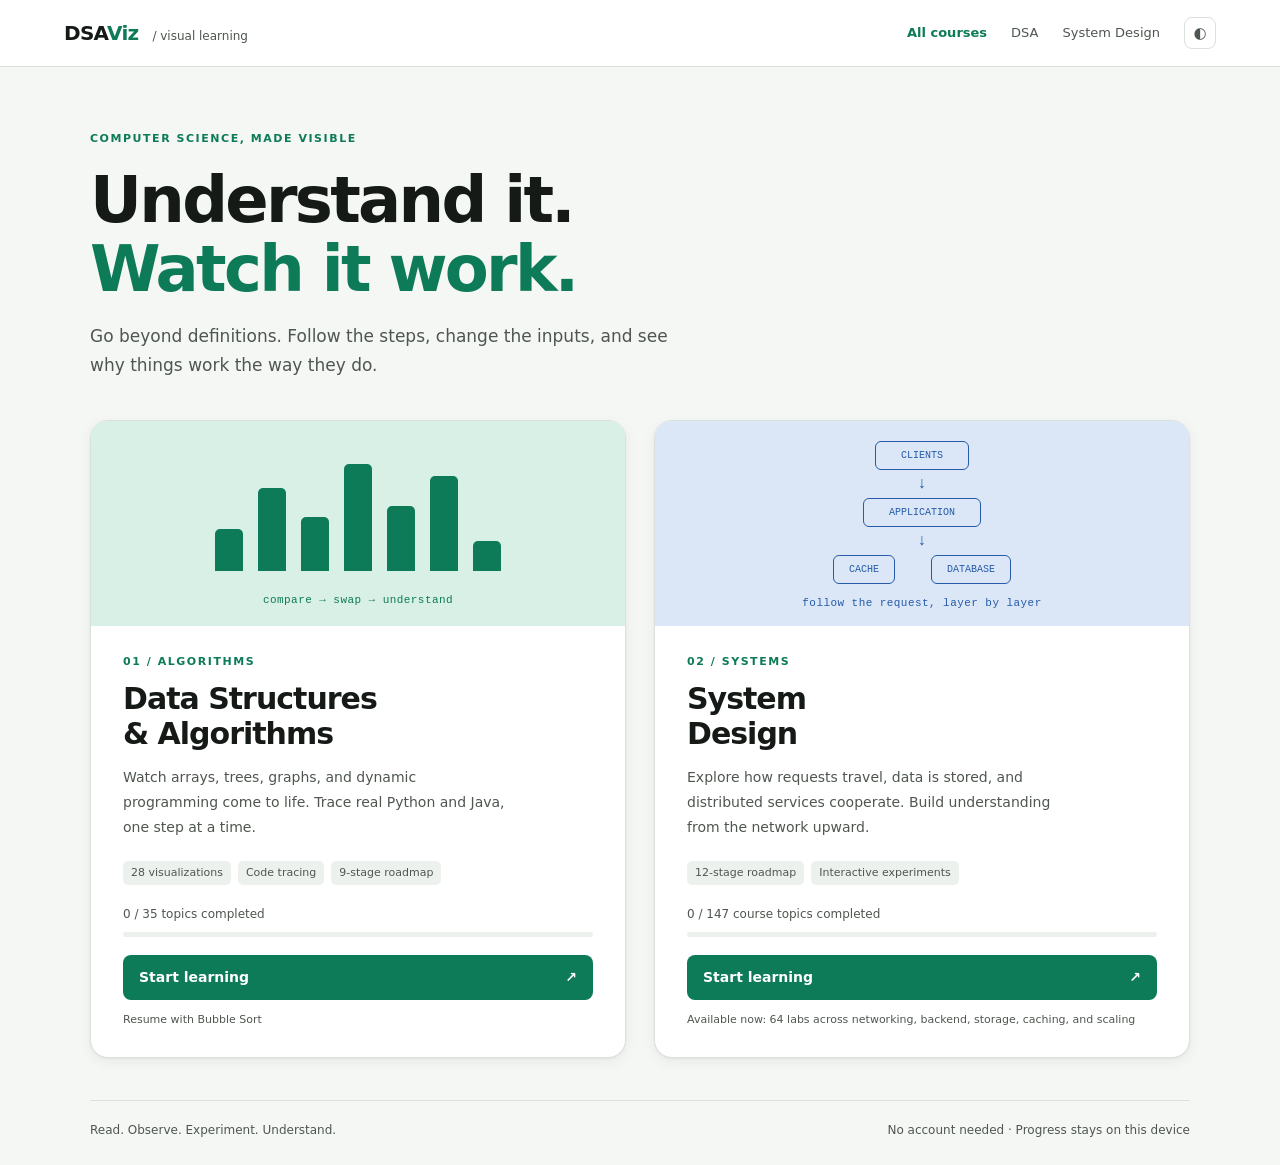
==== commit ab660beb: "Add Stage 5 scalability and load balancing interactive labs" ====
--- a/DSAViz.html
+++ b/DSAViz.html
@@ -698,6 +698,7 @@
 @media(max-width:800px){.explore-grid{grid-template-columns:1fr}.experiment-desk{display:grid;grid-template-columns:1fr 1fr;gap:15px}.experiment-desk>.section-label,.experiment-desk>h2,.experiment-desk>.scenario-presets,.experiment-desk>#labRun{grid-column:1/-1}.experiment-desk>h2{margin:0}.scenario-presets{margin-bottom:0}.experiment-desk>.model-note{grid-column:1/-1}.lab-controls{gap:15px}.lab-viewport{max-width:none}.observation-grid{grid-template-columns:1fr 1fr}.actor-event{flex-wrap:wrap}.actor-event b{margin-left:0}}
 @media(max-width:600px){.sd-workspace{padding:0 15px}.sd-content{padding-top:18px}.roadmap-toggle>summary{font-size:11px;padding:12px}.roadmap-toggle>summary small{display:none}.sd-sidebar nav{grid-template-columns:1fr;padding:8px 10px 15px}.study-header{margin-bottom:18px}.study-title{letter-spacing:-.8px!important}.study-subtitle{font-size:12px}.study-tabs{gap:0;justify-content:space-between;margin-bottom:17px}.study-tabs button{padding:12px 10px;gap:4px;font-size:9px}.study-tabs button span{font-size:11px}.lab-topline{padding:13px 12px;font-size:9px}.lab-player{padding:12px;gap:5px}.lab-player button{padding:0 7px;min-width:29px;height:32px}.lab-player label{font-size:9px}.lab-player #sdCount{font-size:9px}.scene-key{gap:9px;font-size:9px}.experiment-desk{grid-template-columns:1fr;padding:18px;gap:0}.experiment-desk>h2{margin:9px 0 16px}.scenario-presets{margin-bottom:18px}.lab-controls{gap:16px}.experiment-desk>#labRun{margin-top:18px}.observation-grid{grid-template-columns:1fr;gap:13px;margin-top:14px}.live-explanation,.actor-inspector{padding:20px}.live-explanation p,.actor-inspector p{font-size:12px}.prediction{grid-template-columns:1fr;padding:20px;gap:10px}.prediction h2{font-size:17px}.study-reading{padding:24px 0}.study-reading p{font-size:14px;line-height:1.9}.study-reading h2{font-size:24px}.deep-questions details{padding:17px}.term-cards{grid-template-columns:1fr}.system-course-hero{padding:18px 0}.course-orbit{display:none}.network-lab-cards{grid-template-columns:1fr;gap:12px}.network-lab-card{padding:20px}.network-lab-card svg{margin-top:14px}.future-stage summary{padding:13px 12px;gap:10px}.future-stage summary small{font-size:8px}.lesson-navigation{font-size:11px}.platform-bar nav{gap:14px}}
 @media(prefers-reduced-motion:reduce){.network-lab-card{transition:none}}
+.scale-arrivals,.scale-cpu{fill:var(--accent)}.scale-completions,.scale-db{fill:#2b9b77}.scale-backlog,.scale-wait{fill:#d49534}
 
 </style>
 </head>
@@ -8388,7 +8389,20 @@
     ['s4-redis-fundamentals','Redis fundamentals',['s4-ttl','s4-cache-eviction-strategies']],
     ['s4-cache-failure-scenarios','Cache failure scenarios',['s4-cache-consistency','s4-redis-fundamentals']]
   ]],
-  ['Scalability and Load Balancing', [2,3,4], ['Scalability fundamentals','Vertical scaling','Horizontal scaling','Load balancing','Load balancing algorithms','Health checks','Session affinity','Autoscaling','Traffic spikes','Bottlenecks','Capacity planning','Content delivery networks']],
+  ['Scalability and Load Balancing', [2,3,4], [
+    ['s5-scalability-fundamentals','Scalability fundamentals',['s4-cache-failure-scenarios','s3-database-performance']],
+    ['s5-vertical-scaling','Vertical scaling',['s5-scalability-fundamentals']],
+    ['s5-horizontal-scaling','Horizontal scaling',['s5-vertical-scaling','s2-stateless-and-stateful-architecture']],
+    ['s5-load-balancing','Load balancing',['s5-horizontal-scaling','s2-reverse-proxies']],
+    ['s5-load-balancing-algorithms','Load balancing algorithms',['s5-load-balancing']],
+    ['s5-health-checks','Health checks',['s5-load-balancing-algorithms']],
+    ['s5-session-affinity','Session affinity',['s5-health-checks','s2-cookies-and-sessions']],
+    ['s5-autoscaling','Autoscaling',['s5-health-checks','s5-scalability-fundamentals']],
+    ['s5-traffic-spikes','Traffic spikes',['s5-autoscaling','s4-cache-failure-scenarios']],
+    ['s5-bottlenecks','Bottlenecks',['s5-traffic-spikes','s5-horizontal-scaling']],
+    ['s5-capacity-planning','Capacity planning',['s5-bottlenecks','s5-health-checks']],
+    ['s5-content-delivery-networks','Content delivery networks',['s5-capacity-planning','s4-browser-caching','s4-distributed-caching']]
+  ]],
   ['Distributed Systems', [3,5], ['Distributed architecture','Consistency and availability','Network partitions','CAP theorem','Consistency models','Replication strategies','Quorums','Leader election','Consensus fundamentals','Distributed locks','Clock synchronization','Fault tolerance','Failure recovery']],
   ['Messaging and Asynchronous Systems', [2,6], ['Synchronous versus asynchronous communication','Message queues','Publish-subscribe','Message brokers','Event-driven architecture','Kafka fundamentals','Event ordering','Delivery guarantees','Retries','Dead-letter queues','Idempotency','Backpressure']],
   ['Reliability and Performance', [5,6,7], ['Latency and throughput','Availability','Reliability','Redundancy','Failover','Timeouts and retries','Exponential backoff','Circuit breakers','Rate limiting','Throttling','Monitoring and observability','Logs, metrics, and traces','Disaster recovery']],
@@ -8739,6 +8753,7 @@
 const SD_SIM = {
  build(id, o){
   if(id.startsWith('s4-'))return SDCacheSim.build(id,o);
+  if(id.startsWith('s5-'))return SDScaleSim.build(id,o);
   if(id.startsWith('s3-'))return SDStorageSim.build(id,o);
   if(id.startsWith('s2-'))return SDBackendSim.build(id,o);
   const nodes = [], frames = [];
@@ -9233,6 +9248,7 @@
  links(id){return ({dns:[['browser','os'],['os','resolver'],['resolver','root'],['resolver','tld'],['resolver','auth']],internet:[['client','gateway'],['gateway','isp'],['isp','transit'],['transit','edge'],['edge','server'],['isp','alternate'],['alternate','backup'],['backup','edge']],'ip-ports':[['client','host'],['host','https'],['host','closed']],'client-server':[['client','server']],'tcp-udp':[['sender','network'],['network','receiver']],tls:[['browser','server']],'http-lifecycle':[['browser','app'],['app','store']],'http-semantics':[['client','api'],['api','store']],'http-versions':[['client','server'],['server','a'],['server','b'],['server','c']],websockets:[['browser','server']],'browser-server':[['browser','dns'],['browser','server'],['browser','parser'],['parser','paint']]})[id]||[];},
  render(id,simulation,i,progress=1,options={},small=false){
   if(id.startsWith('s4-'))return SDCacheScene.render(id,simulation,i,progress,options,small);
+  if(id.startsWith('s5-'))return SDScaleScene.render(id,simulation,i,progress,options,small);
   if(id.startsWith('s3-'))return SDStorageScene.render(id,simulation,i,progress,options,small);
   if(id.startsWith('s2-'))return SDBackendScene.render(id,simulation,i,progress,options,small);
   const f=simulation.frames[i],s=this.state(simulation.frames,i,progress);
@@ -10182,6 +10198,227 @@
  }
 };
 
+/* Authored scaling lessons. Numbers belong to conceptual models, not benchmarks. */
+const SD_SCALE_CONTENT={
+ 'scalability-fundamentals':{
+ hook:'More traffic is a change in workload.',caption:'Watch arrivals, waiting, and completed work separately.',
+ intro:['A service that feels fast for one learner can become slow when an entire class opens it. Scalability asks how a system behaves as its workload grows while preserving an intended service level. Buying capacity helps only when it increases the resource actually limiting useful work.'],
+ fundamentals:['Arrival rate counts incoming work per time interval; throughput counts completed work. Latency is the time one request spends waiting and executing. Concurrency is work in progress, not requests per second. This lab has finite requests, one execution slot per worker, deterministic service times, and no network bandwidth contention.'],
+ deep:['A rising queue can conceal saturation: incoming requests continue while completions cannot keep up. In a stable long-running system, Little’s law relates average work in the system to throughput times average time in the system. It does not make an unstable accumulating queue healthy. This finite trace shows individual latencies rather than estimating a steady-state distribution.','Workload shape matters as much as request count. A mixture of expensive exports and small reads uses resources differently from equal-cost requests. Compare arrival spacing with service duration and observe the waiting component. Capacity that depends on cached results also changes during cold starts and outages. No result here predicts the throughput of a real server.','The experiment deliberately holds request cost fixed except for the selected slow worker. It excludes operating-system scheduling, memory pressure, GC, connection setup, and downstream locks. A real capacity study defines a representative workload, useful-success criteria, and latency objectives before testing. Observe failures separately from successful throughput; rejecting work quickly does not prove that the user’s operation succeeded.'],
+ working:['Release requests at the configured spacing.','Select an eligible worker for each arrival.','Wait for its execution slot when already occupied.','Compare start, finish, and end-to-end latency for each request.'],
+ usage:['A public library API needs a workload model: catalog reads, search, and uploads have different costs. Track latency and completed useful operations as demand changes.','Use these observations to choose which constraint to change. The next lessons distinguish enlarging one worker from adding independently routable workers.'],
+ summary:['Arrival rate and throughput can diverge.','Latency includes queueing and execution.','Scaling depends on workload and limiting resources.'],check:['Why can latency rise while every request still succeeds?','Requests wait behind earlier work. Success alone says nothing about how long the user waited.'],
+ controls:[['requests','Request count',2,12,8],['gap','Arrival spacing (model ms)',0,150,20],['service','Worker service (model ms)',20,160,80],['servers','Worker count',1,4,1]],presets:[['Light demand',{gap:120,servers:1}],['Queue builds',{gap:10,servers:1}],['More workers',{gap:10,servers:3}]],glossary:{Throughput:'Completed work per unit of time.',Latency:'Elapsed time from request arrival to its response.',Concurrency:'The number of operations currently in progress.'},source:'load'
+ },
+ 'vertical-scaling':{
+ hook:'A bigger machine cannot parallelize everything.',caption:'Separate accelerated CPU work from a fixed serial fraction.',
+ intro:['Vertical scaling gives one machine more resources, such as CPU cores, memory, or faster storage. It can be a straightforward improvement when a workload is limited by those resources. It cannot erase dependencies or make a serial instruction sequence run simultaneously on many cores.'],
+ fundamentals:['The experiment models one worker whose service time has a parallelizable CPU fraction and a fixed serial fraction. A speed multiplier reduces only the parallelizable portion. This is a teaching model inspired by Amdahl’s law, not a hardware pricing or clock-speed calculation. The request slot remains one-at-a-time so the effect on a queue is observable.'],
+ deep:['Amdahl’s law bounds acceleration for a fixed amount of work: if fraction f is serial and the rest receives speedup p, the modeled duration factor is f + (1-f)/p. At f=1, increasing p cannot help. At f=0, this idealized model can improve proportionally. Real programs have coordination overhead and memory constraints that can lower the benefit.','More RAM can reduce paging or keep a larger working set resident, which is a different mechanism from more CPU. Faster storage can reduce I/O waits without changing a CPU bottleneck. Before upgrading, inspect the resource waiting or busy during the slow path. A larger database host also retains the same logical locking or hot-row serialization if those constraints do not change.','Vertical scaling has machine-size ceilings and can require replacement or restart. The diagram does not promise a zero-downtime resize or implement hardware failure. A single larger worker remains one worker and does not supply redundancy. The fixed serial fraction is explicitly configured rather than inferred from request timing. Compare durations under the same workload to explain why a fourfold resource change need not yield fourfold useful throughput.'],
+ working:['Split baseline service duration into serial and accelerable work.','Apply the multiplier only to the accelerable fraction.','Run the same arrivals through the single worker.','Compare resulting request waits and the residual serial limit.'],
+ usage:['An image-processing worker may benefit from faster compute, while a request blocked on an external API will not necessarily improve. A memory-bound database may benefit from residency.','Measure which component changes before committing to a larger instance. Combine vertical capacity with redundancy when availability also matters.'],
+ summary:['Upgrade the resource that constrains useful work.','A serial fraction limits idealized speedup.','A larger worker does not create redundancy.'],check:['If all modeled work is serial, does a 4× multiplier shorten it?','No. The serial fraction stays unchanged; the experiment makes that limit visible.'],
+ controls:[['requests','Request count',2,10,6],['gap','Arrival spacing (model ms)',0,100,10],['service','Baseline service (model ms)',40,160,100],['multiplier','Accelerable-work speedup',1,4,2],['serial','Serial work (%)',0,100,50]],presets:[['Baseline',{multiplier:1,serial:50}],['Fourfold CPU',{multiplier:4,serial:50}],['Fully serial',{multiplier:4,serial:100}]],glossary:{'Vertical scaling':'Changing resource capacity of an individual machine.','Serial fraction':'Work that this model cannot accelerate with the multiplier.','Amdahl’s law':'An idealized limit on speedup when only part of a fixed workload accelerates.'},source:'amdahl'
+ },
+ 'horizontal-scaling':{
+ hook:'New workers need somewhere to keep shared facts.',caption:'Add execution slots and then expose a shared database queue.',
+ intro:['Horizontal scaling adds independently running workers. Requests that can be handled independently can use their execution slots in parallel. Shared state, data ownership, and downstream capacity decide whether those additional workers translate into useful capacity.'],
+ fundamentals:['A replica is another running instance of the service, not a copy of each request. A router selects one instance. This experiment models one CPU slot per worker followed by an optional shared database slot. Every selected request follows that dependency, so database work can serialize even while application work runs in parallel.'],
+ deep:['Workers can be operationally interchangeable when requests carry the required identity and durable state is reachable through shared services. That does not mean the whole application has no state. Process-local sessions can make additional workers unusable for existing users unless routing or state placement changes; the session-affinity lesson exposes that behavior.','Adding workers also creates connections and traffic to dependencies. If database service takes longer than the aggregate application stage can produce work, queues move downstream. The experiment uses a single shared database execution slot to isolate this effect. Real databases support concurrency and have more complex locking, I/O, and resource limits; this slot is not a claim that all SQL executes serially.','Scaling out needs provisioning, readiness, routing, and safe removal. Membership changes can invalidate naive hash placement and overload survivors after failure. The static worker count here starts ready and never copies local state automatically. Use the autoscaling and health labs to explore delayed readiness and stale routing views. Parallel compute capacity cannot guarantee linear improvement across the whole request path.'],
+ working:['Start the configured number of ready worker slots.','Distribute incoming requests.','Run CPU work and optionally join the shared database queue.','Inspect whether waiting moved from workers to the dependency.'],
+ usage:['A catalog API can add workers for request parsing and representation generation while retaining one database cluster. Ensure connection-pool budgets fit the total worker count.','Scale or redesign the constrained downstream stage when app replicas stop improving end-to-end latency. Avoid treating worker count as the only capacity measure.'],
+ summary:['Independent workers add parallel execution opportunities.','Shared dependencies can cap end-to-end capacity.','State placement affects interchangeable routing.'],check:['Can four app workers still wait on one shared dependency?','Yes. Added app slots do not enlarge the modeled database slot.'],
+ controls:[['requests','Request count',2,12,8],['servers','Worker count',1,4,3],['gap','Arrival spacing (model ms)',0,100,10],['service','CPU service (model ms)',20,100,40],['db','Shared DB service (model ms)',0,160,80]],presets:[['One worker',{servers:1,db:0}],['Parallel workers',{servers:4,db:0}],['Shared DB limit',{servers:4,db:100}]],glossary:{Replica:'A separately running service instance.','Shared dependency':'A resource used by several workers.','Scale out':'Increase independently running instances.'},source:'load'
+ },
+ 'load-balancing':{
+ hook:'One entry point, several real queues.',caption:'Route requests and watch each backend’s outstanding work.',
+ intro:['Clients need a way to reach a service without managing every backend address. A load balancer provides a routing boundary and distributes traffic across eligible backends. It does not make all backend work equally expensive or automatically restore a failed request.'],
+ fundamentals:['Layer 4 routing commonly selects transport flows; Layer 7 routing can inspect application information such as HTTP paths. This lab routes individual conceptual HTTP requests, using round robin unless another lesson selects a different policy. Each backend has its own queue and fixed service duration. A response is credited only after work completes.'],
+ deep:['Equal request counts are not equal utilization. A slow worker receives the same count under round robin yet retains more outstanding work. The visible queue and latency table distinguish assignment from completion. Persistent connections and HTTP multiplexing can make connection distribution very different from request distribution; this simulation does not equate the two.','A balancer adds its own capacity and failure boundary. Production designs may use replicated ingress, DNS discovery, anycast, or managed services, but merely drawing one balancer box does not establish high availability. TLS termination, header forwarding, and trusted client identity require configuration separate from distribution policy.','An unavailable backend should eventually leave the eligible set, but health information can lag. Existing connections and in-flight operations are distinct from future selections. This base lab starts all selected workers ready. The health-check lab then introduces a down worker and a stale eligibility window. Failed operations remain failed here rather than being retried automatically; a real retry needs method, body replay, and idempotency rules.'],
+ working:['Receive a request at the routing boundary.','Select an eligible backend.','Append work to its execution queue.','Return a response and record the backend and latency.'],
+ usage:['A library website exposes one public API address while routing to multiple app instances. Database selection and consistency remain separate responsibilities.','Observe backend queues and error counts alongside traffic counts. Removing an overloaded backend can overload the remaining set if spare capacity is insufficient.'],
+ summary:['A balancer selects among eligible backends.','Equal counts need not mean equal work.','Routing is separate from health and retry semantics.'],check:['Why does a slow backend queue under equal-count routing?','Its assigned work finishes more slowly, so later requests accumulate even with the same assignment count.'],
+ controls:[['requests','Request count',2,12,9],['servers','Backend count',1,4,3],['gap','Arrival spacing (model ms)',0,100,10],['service','Normal service (model ms)',20,100,40],['slow','Make backend A 3× slower','checkbox',true],['failure','Backend A unavailable','checkbox',false]],presets:[['Equal cost',{slow:false}],['Slow A',{slow:true}],['Add backend',{servers:4,slow:true}]],glossary:{Backend:'An instance selected to perform routed work.','Eligible set':'Backends currently allowed to receive new work.',Ingress:'The entry boundary for incoming service traffic.'},source:'nginx'
+ },
+ 'load-balancing-algorithms':{
+ hook:'Which backend should get the next request?',caption:'Compare round robin, weighted turns, and least outstanding requests.',
+ intro:['A routing algorithm needs a signal for choosing the next backend. Round robin uses turns; weights express configured shares; load-aware selection uses a measure of current work. Each signal contains assumptions and can be wrong for a changing workload.'],
+ fundamentals:['Round robin rotates across eligible workers. The weighted teaching policy gives A two turns and other workers one per cycle; it is intentionally not NGINX smooth weighted round robin. Least-outstanding selects the worker with the fewest assigned requests not yet completed, with ties broken by worker order. It is not a simulation of TCP connection counting.'],
+ deep:['Least connections measures active transport connections, which need not match request work: an idle keep-alive and a heavily multiplexed connection can both count as one. This lab uses request-level outstanding counts to make its feedback signal explicit. A scheduler that knows CPU cost, expected duration, or observed latency might choose differently.','A static weight can represent relative intended capacity, but routing more work to A while A is slow is a poor configuration. Compare weighted assignment and slow A to see the resulting queue. Adaptive policies also need stable measurements, tie behavior, and protection against stale observations or oscillation across several independent balancers.','Requests at identical model times are routed in arrival order, while completions at that time update the count before new arrivals. Each worker has one FIFO execution slot, so queued work contributes to outstanding requests. This deterministic convention is documented rather than hiding timing randomness. The policy can redistribute future work; it cannot move an already executing request between workers or guarantee equal latency under unequal costs.'],
+ working:['Inspect outstanding counts at each arrival.','Apply the selected turn, weight, or feedback rule.','Keep the request attached to its assigned worker until completion.','Compare assignment counts and request latencies across policies.'],
+ usage:['A mixed fleet can use weights when capacity differs, while feedback can help with variable-duration work. Neither replaces workload measurement.','Use NGINX documentation to compare real least-connected and weighted behavior with this smaller request-level model. The controls teach policy consequences, not production configuration syntax.'],
+ summary:['Routing algorithms use different signals.','Outstanding requests differ from connections.','Changing policy changes future assignments.'],check:['Does least-outstanding move requests already queued on A?','No. It selects a destination for a new arrival; existing assignments remain attached to A.'],
+ controls:[['algorithm','Routing policy','select',['round-robin','weighted','least-outstanding'],'round-robin'],['requests','Request count',3,12,12],['servers','Backend count',2,4,3],['gap','Arrival spacing (model ms)',0,100,30],['service','Normal service (model ms)',20,100,40],['slow','Make backend A 3× slower','checkbox',true],['failure','Backend A unavailable','checkbox',false]],presets:[['Round robin',{algorithm:'round-robin'}],['Load feedback',{algorithm:'least-outstanding'}],['Double A’s share',{algorithm:'weighted'}]],glossary:{Weight:'A configured relative routing share.','Outstanding request':'Assigned work that has not completed.','Tie break':'A defined choice when candidate signals are equal.'},source:'nginx'
+ },
+ 'health-checks':{
+ hook:'Failed in reality, eligible in the router.',caption:'Observe failed selections before the health view catches up.',
+ intro:['A router cannot use a backend’s private reality directly. It uses observations such as probe responses or recent request failures. A machine can be down while its last successful health observation still permits new traffic. Detection delay is a real part of failure behavior.'],
+ fundamentals:['An active probe asks a configured health endpoint; passive detection uses ordinary traffic outcomes. Readiness asks whether new work should be sent, while liveness asks whether a process should be restarted. This lab makes A down from model time zero and removes it from routing when an idealized probe reports at the configured detection time.'],
+ deep:['A shallow endpoint might pass while an important dependency is broken; a deep endpoint might fail during a dependency incident and remove the entire fleet. Design the check around the intended routing decision and failure domain. Thresholds and recovery hysteresis balance responsiveness against transient noise. This trace models one definitive result, not a full probe threshold controller.','A request routed to A before detection fails after a small modeled failure delay. Requests after detection avoid A. No automatic retry occurs: a timed-out write can have uncertain effects, and routing elsewhere does not prove replay safety. With one configured worker, removing A leaves no destination and incoming requests are rejected explicitly.','Health information is a delayed view, not an instantaneous oracle. A backend may fail after a successful probe or recover before the router learns it. Existing work on survivors continues when A is removed. The fixed failed-from-start schedule omits recovery, connection draining, and distributed probe disagreement so the learner can isolate the stale-eligibility window and distinguish routing failure from successful completion.'],
+ working:['Start with A eligible but physically unavailable.','Route arrivals using the current view.','Receive a failed probe and remove A from eligibility.','Compare failures before detection with survivor traffic afterward.'],
+ usage:['A catalog service can expose readiness only after required configuration and startup work complete. Remove unhealthy instances without assuming surviving capacity is unlimited.','Use separate restart and routing decisions. Avoid restarting every worker merely because a shared database is temporarily unavailable.'],
+ summary:['Health observations can lag reality.','Readiness and liveness answer different questions.','Removing a backend does not replay failed work.'],check:['Can a request fail before the router excludes A?','Yes. A remains eligible until the configured detection event updates the routing view.'],
+ controls:[['requests','Request count',3,12,9],['servers','Backend count',1,4,3],['gap','Arrival spacing (model ms)',10,100,20],['service','Survivor service (model ms)',20,100,40],['detect','Failure detection time (model ms)',0,160,60]],presets:[['Immediate detection',{detect:0}],['Stale health view',{detect:100}],['No survivor',{servers:1,detect:0}]],glossary:{Readiness:'Whether an instance should receive new work.',Liveness:'Whether the running process should be considered alive.','Detection delay':'Time between failure and a routing-view update.'},source:'probes'
+ },
+ 'session-affinity':{
+ hook:'Routing a user back is not copying their session.',caption:'Follow one session through rotation, stickiness, and worker loss.',
+ intro:['A user signs in on worker A, but their next request can reach B. If the session exists only in A’s memory, B cannot recognize it. Affinity tries to keep that user on one worker. It improves routing continuity without making private memory durable or shared.'],
+ fundamentals:['A session maps an identifier to server-side state. Sticky routing uses a stable binding such as a cookie or hash; it does not establish authorization by itself. This lesson models one user, a session initially stored on A, and either local or shared session state. The configured failure takes A out of routing before the second request.'],
+ deep:['Affinity can create skew when a few users are much busier than others. Hashing an IP is particularly imperfect because many users may share an address and addresses can change. This lab uses an explicit user-to-A binding rather than implementing an IP hash. Round robin deliberately rotates that same user to expose the local-memory boundary.','When A fails, sticky routing needs an eligible alternative. The alternative does not inherit A’s local session. A shared session store makes the identity lookup available to another worker under this model’s assumptions, but it introduces its own dependency, expiry, and consistency rules. Security attributes on the session cookie and permission checks remain necessary regardless of affinity.','The experiment treats session presence as a fake educational lookup, never a real credential. A down A is excluded immediately at the specified request boundary; this is not a health-detection model. Shared state is assumed reachable and current. It omits token refresh, distributed store failure, session mutation races, and resharding of bindings so that routing preference and state durability can be inspected separately.'],
+ working:['Store a fake signed-in session on A.','Route subsequent requests by rotation or a sticky binding.','Optionally remove A before the next request.','Check whether the selected worker can actually find the session.'],
+ usage:['A signed-in library portal can keep session records in a shared store so ready workers are interchangeable. Large WebSocket connections may still benefit from locality.','Treat affinity as a routing preference with a failure policy, not as the only availability mechanism for essential user state.'],
+ summary:['Affinity changes routing, not memory ownership.','Worker loss can lose local sessions.','Shared state and security need separate design.'],check:['Does sticky failover copy A’s private session to B?','No. B recognizes the user only if the modeled shared store holds the session.'],
+ controls:[['sticky','Bind user to A','checkbox',true],['shared','Use shared session store','checkbox',false],['failure','A fails before request 2','checkbox',false],['requests','Requests from one user',2,6,4]],presets:[['Rotate local',{sticky:false,shared:false,failure:false}],['Stick to local',{sticky:true,shared:false,failure:false}],['Sticky worker lost',{sticky:true,shared:false,failure:true}],['Shared failover',{sticky:true,shared:true,failure:true}]],glossary:{Affinity:'A routing preference keeping related requests on one backend.','Session store':'The owner of session records.','Failover':'Switching work to an alternative after failure.'},source:'nginx'
+ },
+ 'autoscaling':{
+ hook:'Requested capacity is not ready capacity.',caption:'Watch a delayed control loop react to a sudden demand increase.',
+ intro:['Autoscaling adjusts resource count from observed demand. It is a feedback loop: measure, decide, provision, wait for readiness, and route. A traffic spike can arrive faster than that loop can supply usable capacity, so a high desired count is not immediate relief.'],
+ fundamentals:['This lab uses one-second teaching ticks. Each ready worker completes a configured number of request units per tick. The controller compares incoming rate with a target fraction of per-worker capacity, requests up to four workers, and waits the configured startup delay before they are ready. This is a rate-based educational controller, not the Kubernetes CPU formula.'],
+ deep:['Signals must correspond to the limiting work. CPU can stay low while requests wait on a database; incoming rate alone cannot describe variable request costs. Kubernetes HPA uses measured metrics and configured targets with missing-data handling and readiness considerations. This simplified controller chooses a desired count from offered load to reveal the actuation delay without pretending to implement those details.','Provisioning can require scheduling, image download, configuration, warm caches, and health checks. Ready count remains unchanged while requested workers start. Requests queue in the meantime; once capacity exceeds arrivals, workers can drain the backlog. If four workers still cannot match sustained demand, the queue keeps growing even after scaling completes.','The model only scales out and retains ready workers when demand later falls. It deliberately omits downscale stabilization, cooldown, budget constraints, and node provisioning. That boundary prevents the diagram from suggesting an instant oscillating shrink policy is safe. Tick-end completions are aggregated request units, not individual latency samples; compare backlog and requested-versus-ready counts rather than treating the tick graph as a production performance forecast.'],
+ working:['Measure incoming units at each model tick.','Calculate the desired count with a target utilization margin.','Keep new workers starting until their readiness deadline.','Serve arrivals and backlog using only ready capacity.'],
+ usage:['A library’s scheduled registration opening can use prewarming alongside autoscaling because the start time is known. Reactive scaling handles later variation.','Plan downstream limits and a maximum worker count. Autoscaling application workers cannot fix a shared bottleneck or guarantee admission during startup.'],
+ summary:['Autoscaling is a delayed feedback process.','Starting workers cannot serve requests yet.','Maximum capacity can remain below sustained demand.'],check:['Can the queue grow while desired count already equals four?','Yes. New workers may still be starting, or even four ready workers may be insufficient.'],
+ controls:[['rate','Peak arrivals per tick',2,12,8],['capacity','Units per worker per tick',1,5,3],['startup','Readiness delay (ticks)',0,4,2],['target','Target capacity use (%)',50,100,75]],presets:[['Delayed start',{startup:3,rate:8}],['Already quick to start',{startup:0,rate:8}],['Beyond maximum',{rate:12,capacity:2,startup:2}]],glossary:{'Desired count':'The controller’s requested worker count.','Ready count':'Workers currently allowed to process work.','Control loop':'Repeated observation and corrective action.'},source:'hpa'
+ },
+ 'traffic-spikes':{
+ hook:'A buffer buys time, not infinite capacity.',caption:'Compare backlog, bounded admission, and rejected request units.',
+ intro:['Traffic can arrive in a short burst even when average daily volume looks modest. A queue can absorb some of that mismatch, but waiting consumes memory and user patience. Explicit admission limits make overload visible rather than silently storing unlimited work.'],
+ fundamentals:['The lab uses fixed ready capacity and one-second teaching ticks. Arrivals rise for three ticks, then return to a small baseline. A bounded queue admits work only while its outstanding capacity remains available; excess units are rejected. An unbounded teaching mode keeps all units to demonstrate backlog growth, not to recommend unlimited production queues.'],
+ deep:['A queue delays work but does not increase service rate. After a finite burst, spare capacity can drain the backlog; when sustained arrivals exceed service, no finite buffer solves the mismatch indefinitely. The graph keeps offered, completed, queued, and rejected units distinct. Rejected work is not counted as a useful completion.','Load shedding can preserve responsiveness for admitted work, but clients need meaningful errors and a retry policy. Immediate synchronized retries can recreate or amplify the overload. Production systems may prioritize, apply tenant fairness, or expire stale work. This model uses FIFO aggregate units and no retries so the primary admission effect remains observable.','The queue bound applies to outstanding units before tick service. A larger bound can reduce immediate rejection while increasing potential waiting. Tick aggregation omits sub-second scheduling and individual deadlines; it reports no percentile latency. Use this experiment to explain demand-capacity mismatch and policy choices, then use measured service distributions and real deadlines to size buffers for a specific application.'],
+ working:['Offer baseline traffic, then a three-tick burst.','Admit units up to the selected outstanding-work bound.','Process up to fixed ready capacity.','Watch the backlog drain or persist after the burst.'],
+ usage:['A newly published video or library announcement can create a synchronized access burst. Edge caching can reduce repeated origin reads while admission protects expensive dynamic paths.','Budget retry traffic and preserve enough capacity for health and operational work. A quick rejection can be preferable to a timeout, but it remains a failed user operation.'],
+ summary:['Burst shape matters beyond the daily average.','A queue absorbs mismatch temporarily.','Admission rejects excess work explicitly.'],check:['Does increasing queue capacity increase service rate?','No. It stores more waiting work; workers still complete the configured rate.'],
+ controls:[['rate','Burst units per tick',3,12,10],['servers','Ready workers',1,4,2],['capacity','Units per worker per tick',1,5,2],['bounded','Bound outstanding admission','checkbox',true],['limit','Outstanding unit limit',2,20,8]],presets:[['Bounded burst',{bounded:true,limit:8}],['Keep all work',{bounded:false}],['More ready capacity',{servers:4,bounded:true,limit:16}]],glossary:{Burst:'A temporary increase in offered work.',Admission:'The decision to accept work for processing.','Load shedding':'Rejecting selected work to preserve service under overload.'},source:'shed'
+ },
+ 'bottlenecks':{
+ hook:'The queue moves when you fix a different stage.',caption:'Trace CPU, shared database waiting, and completed responses.',
+ intro:['A request follows a path through several resources. Its bottleneck is the stage that limits useful capacity under the current workload, not necessarily the slowest-looking box on a diagram. Improving one stage can expose another as the limiting constraint.'],
+ fundamentals:['This trace has several worker CPU slots followed by one shared database slot. Each request records CPU queue wait, CPU service, database queue wait, and database service. More workers can reduce CPU waiting while increasing the rate at which requests join the database queue. The shared slot is a deliberately constrained conceptual dependency.'],
+ deep:['A fast individual database call can still create large aggregate waiting when many workers arrive together. Utilization near saturation makes latency sensitive to variability in real queues. This deterministic trace has equal service durations, so it cannot estimate production tail latency or lock-contention effects. It does expose where each request spends time.','Optimize the stage supported by observations: reduce unnecessary database calls, improve access paths, cache eligible reads, or enlarge safe downstream capacity. Adding app workers is appropriate when app execution limits throughput; it is ineffective when an unchanged dependency dominates. A worker blocked on I/O may show low CPU, so CPU usage alone can misidentify the constraint.','The model releases the worker CPU slot when CPU work ends and lets requests wait independently for the database. Real applications may retain a thread, connection, or semaphore while waiting, coupling these resources more tightly. This boundary is stated to avoid implying database waits are free. Compare the per-request segments before and after each change while keeping offered work identical.'],
+ working:['Record a request’s worker queue and CPU finish.','Join the database queue after CPU completion.','Execute database work in dependency order.','Identify which waiting segment grew under each change.'],
+ usage:['A search endpoint may move from CPU parsing limits to database sort limits after scaling out. Use query plans and traces to identify the actual resource path.','Define successful throughput and latency objectives together. Removing one queue can reveal another, so repeat measurement after a meaningful change.'],
+ summary:['Bottlenecks depend on workload and resource paths.','Added capacity can move rather than remove waiting.','Inspect stage-specific waits before optimizing.'],check:['If database waiting dominates, what does adding app workers guarantee?','Nothing about end-to-end improvement. The unchanged shared database capacity can remain limiting.'],
+ controls:[['requests','Request count',3,12,8],['servers','Worker CPU slots',1,4,3],['gap','Arrival spacing (model ms)',0,80,10],['service','CPU service (model ms)',20,120,40],['db','Shared DB service (model ms)',0,160,100]],presets:[['CPU constrained',{servers:1,service:100,db:10}],['DB constrained',{servers:4,service:20,db:100}],['Reduce DB work',{servers:4,service:20,db:20}]],glossary:{Bottleneck:'A constraint limiting useful capacity for the current workload.','Critical path':'Dependencies an operation must complete before its result.','Queue wait':'Time waiting for a selected resource to begin work.'},source:'load'
+ },
+ 'capacity-planning':{
+ hook:'Size for the objective and a failure, not just the average.',caption:'Calculate ready workers and test one-worker-loss capacity.',
+ intro:['Capacity planning connects expected workload to a service objective and available resources. A useful estimate states its assumptions, leaves operating margin, and asks what happens when part of the fleet is unavailable. A precise-looking number without those assumptions can be misleading.'],
+ fundamentals:['In this fixed-cost rate model, one worker can complete c units per tick. For peak rate r and target use u, the recommended count is ceiling(r/(c×u)). With N+1 reserve selected, one extra worker is added so losing one still leaves the recommended count. The experiment compares a configured fleet, optional loss, offered demand, and actual completion.'],
+ deep:['The target fraction provides headroom under the selected fixed workload; it is not a universal safe utilization value. Variable service times, retries, cache coldness, and slow dependencies can require a different margin. Measure successful service capacity with a representative workload rather than dividing CPU count by an arbitrary request cost.','N+1 reserve addresses one worker loss in this simplified fleet. It does not cover a zone outage, an unavailable shared database, or simultaneous deployment and traffic spikes. Losing one of two large workers also differs from losing one of many smaller workers. Failure domains and dependency capacity need their own checks.','The planning calculator can recommend more than four workers, while the interactive ready-fleet control is capped at four for readability. The recommended value is never silently clamped. Clearing the queue does not prove that the surviving fleet meets the chosen utilization margin. If offered load exceeds the configured surviving fleet, the backlog records that shortfall. This is a unit-consistent teaching calculation, not a production quote, cost forecast, or guarantee of percentile latency at the target.'],
+ working:['Choose peak rate, per-worker capacity, and target use.','Calculate the rounded-up recommendation and reserve.','Optionally remove one configured worker.','Compare surviving service capacity with arrivals and backlog.'],
+ usage:['A library registration launch can estimate peak reads from concurrent arrivals and request frequency, then validate that estimate with representative tests.','Check application, database, cache-miss, connection, and bandwidth budgets separately. Revisit estimates after changes to workload shape or architecture.'],
+ summary:['Capacity arithmetic needs explicit units and assumptions.','Headroom is a chosen operating margin.','Worker reserve covers only its stated failure case.'],check:['Does N+1 protect against a shared database outage?','No. It reserves a worker, not an independent database failure path.'],
+ controls:[['rate','Peak units per tick',2,12,8],['capacity','Units per worker per tick',1,5,3],['target','Target capacity use (%)',50,100,75],['servers','Configured workers',1,4,4],['reserve','Recommend N+1 worker reserve','checkbox',true],['failure','Lose one configured worker','checkbox',true]],presets:[['Without reserve',{reserve:false,servers:3,failure:false}],['Test loss',{reserve:true,servers:3,failure:true}],['No backlog after loss',{reserve:true,servers:4,failure:true}]],glossary:{Headroom:'Capacity retained above expected operating demand.','N+1':'One extra unit beyond the count needed under stated assumptions.','Failure domain':'Components that can become unavailable together.'},source:'shed'
+ },
+ 'content-delivery-networks':{
+ hook:'The edge is another cache with another lifetime.',caption:'Compare two edge locations, origin loads, and stale copies.',
+ intro:['A CDN places delivery endpoints near users and can cache eligible representations at those locations. A cache hit can avoid an origin round trip; a miss still needs an origin path. Different locations may hold different copies, so adding a CDN introduces another freshness boundary.'],
+ fundamentals:['An edge location serves nearby requests under routing that this lab assumes already selected. The trace uses a public asset, two independent edge caches, one key, and a configured TTL. A has a first cold request, the origin can change, B then loads independently, and A receives a final request after the chosen age.'],
+ deep:['A fresh edge copy can remain old after an origin update. TTL eligibility does not promise latest-source content, and refreshing B does not modify A. Versioned asset URLs avoid many update races by giving changed bytes a new key. Invalidation is an additional operation whose propagation and provider behavior must be understood, not an instantaneous global memory edit.','Cache keys and authorization policy determine what can safely be shared. Query strings, selected headers, and cookies can change cache hit rate or accidentally mix representations when configured incorrectly. This public-image model excludes personalized responses, signed URLs, request collapsing, and origin shielding. A production CDN also provides capabilities beyond caching; this lab claims only the shown delivery path.','The final A request expires at the exact configured deadline. Different edge cache ages are displayed separately, while the origin-read count tracks misses. Logical edge and origin transit durations are illustrative and do not measure geographic latency. Provider minimum TTL and cache policies can interact with origin headers; authoritative CloudFront documentation is linked so learners do not assume every CDN follows one universal configuration.'],
+ working:['Load v1 into edge A on its first miss.','Optionally change the origin to v2.','Load B independently and then revisit A at the selected age.','Compare returned versions, cache eligibility, and origin loads.'],
+ usage:['A video portal can deliver versioned posters and segments through edges while keeping signed-in purchase decisions on an appropriate authoritative path.','Use CDN metrics alongside origin traffic and cache-key policy. Reducing repeated delivery load does not automatically reduce every dynamic backend operation.'],
+ summary:['Edges have independent reusable copies.','A hit can avoid origin delivery work.','Cache policy and keys govern correctness.'],check:['Does B loading v2 automatically update A’s fresh v1?','No. The edge copies are independent until their own refresh or an explicit coordinated operation.'],
+ controls:[['ttl','Edge TTL (model seconds)',10,60,30],['age','Final A request age (seconds)',0,90,10],['changed','Origin changes after first request','checkbox',true],['enabled','Enable edge caching','checkbox',true]],presets:[['Independent copies',{age:10,changed:true,enabled:true}],['A expires',{age:40,changed:true,enabled:true}],['Always origin',{enabled:false}]],glossary:{CDN:'A network of delivery endpoints that can serve and cache eligible content.',Edge:'A delivery location near a group of users.','Cache key':'The dimensions identifying a reusable representation.'},source:'cdn'
+ }
+};
+const SD_SCALE_SOURCES={nginx:['NGINX load balancing','https://nginx.org/en/docs/http/load_balancing.html'],hpa:['Kubernetes horizontal autoscaling','https://kubernetes.io/docs/concepts/workloads/autoscaling/horizontal-pod-autoscale/'],probes:['Kubernetes readiness and liveness','https://kubernetes.io/docs/concepts/configuration/liveness-readiness-startup-probes/'],cdn:['CloudFront cache expiration','https://docs.aws.amazon.com/AmazonCloudFront/latest/DeveloperGuide/Expiration.html'],shed:['AWS load shedding','https://aws.amazon.com/builders-library/using-load-shedding-to-avoid-overload/'],load:['Google SRE handling overload','https://sre.google/sre-book/handling-overload/'],amdahl:['Amdahl, validity of the single processor approach','https://doi.org/10.1145/1465482.1465560']};
+for(const [slug,c] of Object.entries(SD_SCALE_CONTENT)){
+ const id='s5-'+slug;SD_LESSONS[id]={...c,sources:[SD_SCALE_SOURCES[c.source]],objectives:c.summary.slice(0,2),experiment:c.caption};
+ const wrong={ 'scalability-fundamentals':'Success guarantees no waiting','vertical-scaling':'Every upgrade gives proportional speedup','horizontal-scaling':'App workers enlarge database capacity automatically','load-balancing':'Equal counts guarantee equal latency','load-balancing-algorithms':'New policy moves all existing work','health-checks':'Health information is instantaneous','session-affinity':'Stickiness copies private session state','autoscaling':'Desired workers serve immediately','traffic-spikes':'A larger queue increases service rate','bottlenecks':'More app workers always fix database waits','capacity-planning':'Worker reserve protects every dependency','content-delivery-networks':'Refreshing B also refreshes A'};
+ SD_LABS[id]={...c,challenge:c.check[0],prediction:[c.check[0],[c.summary[0],wrong[slug]],0,c.check[1]],discoveries:[],nodes:{client:['Offered work and observations','The caller generates requests or teaching request units. Offered work, completed useful work, and rejected or failed work are counted separately; a quick error is never credited as a successful response.'],lb:['Routing and admission boundary','The router uses its current eligible set and policy. That view can lag backend reality. Selection affects new work only and does not copy process memory, restore failed operations, or enlarge shared dependencies.'],db:['Shared dependency','This is a deliberately single-slot database dependency. It isolates downstream queueing; real databases have concurrent execution and more complex locks, storage, and resource policies than this teaching slot.'],controller:['Delayed scaling controller','The controller requests capacity from observed teaching units and waits for readiness. Desired count and ready count remain separate, and the simplified rate-based rule is not the Kubernetes CPU autoscaling implementation.'],edgeA:['Independent edge A','This edge retains its own eligible public-asset copy. A later source change or another edge’s refresh does not automatically modify this copy, and expiry is evaluated at this edge’s own deadline.'],edgeB:['Independent edge B','This separate edge can load a newer origin version while edge A retains an older eligible representation. Copies are scoped by location and key rather than treated as one globally synchronized cache.'],origin:['Authoritative public asset','The origin owns the current asset version. Edge hits avoid this request path, but changing origin bytes does not rewrite every cached copy; the trace counts each actual modeled origin fetch.']}};
+ for(let i=0;i<4;i++)SD_LABS[id].nodes['w'+i]=['Backend '+String.fromCharCode(65+i),'This worker has one teaching execution slot and its own assigned-work queue. Inspect arrival-consistent outstanding, assigned, and completed counts. Worker availability and the router’s eligibility view are distinct facts.'];
+}
+
+/* Deterministic event schedule: completions at time t precede arrivals at t. */
+const SDScaleSim={
+ build(id,o){
+  const nodes=[{id:'client',label:'Clients',kind:'client'},{id:'lb',label:'Load balancer',kind:'server'}],frames=[];
+  const s={time:0,offered:0,completed:0,rejected:0,errors:0,queue:0,workers:[],jobs:[],history:[],dbWait:0};
+  const add=(id,label,kind='server')=>nodes.push({id,label,kind});
+  const frame=(time,from,to,packet,note,change={})=>{Object.assign(s,change,{time});frames.push({from,to,packet,note,elapsed:time,state:JSON.parse(JSON.stringify(s))});};
+  if(id==='s5-content-delivery-networks'){
+   nodes.splice(1,1);add('edgeA','Edge A','cache');add('edgeB','Edge B','cache');add('origin','Origin asset','database');s.origin=1;s.edges={edgeA:null,edgeB:null};s.originReads=0;s.hits=0;s.outputs=[];
+   let time=0;const read=(edge,age)=>{frame(time+=10,'client',edge,'GET /poster.svg','The selected delivery edge checks its own representation and deadline.',{age});const entry=s.edges[edge];if(o.enabled&&entry&&age<entry.expires){frame(time+=10,edge,'client','Edge hit v'+entry.version,'This eligible copy avoids an origin fetch; eligibility is not proof of latest-source content.',{hits:s.hits+1,completed:s.completed+1,outputs:[...s.outputs,entry.version]});}else{frame(time+=40,edge,'origin','Origin fetch','A cold, expired, or disabled edge follows the origin path.',{originReads:s.originReads+1});const edges=JSON.parse(JSON.stringify(s.edges));edges[edge]=o.enabled?{version:s.origin,expires:age+(+o.ttl)}:null;frame(time+=40,'origin',edge,'Body v'+s.origin,'Store this public representation only at the requesting edge when caching is enabled.',{edges});frame(time+=10,edge,'client','Deliver v'+s.origin,'Record what the caller actually received.',{completed:s.completed+1,outputs:[...s.outputs,s.origin]});}};
+   read('edgeA',0);frame(time+=5,'origin','origin',o.changed?'Publish v2':'Keep v1','Updating the origin is independent of retained edge copies.',{origin:o.changed?2:1});read('edgeB',0);read('edgeA',+o.age);frame(time,'client','client','Compare edges','B’s refresh does not change A. Inspect the returned sequence and origin-fetch count.',{outcome:s.outputs.join(' → ')});return {nodes,frames};
+  }
+  if(['s5-autoscaling','s5-traffic-spikes','s5-capacity-planning'].includes(id)){
+   const auto=id==='s5-autoscaling',plan=id==='s5-capacity-planning';if(auto)add('controller','Scaling controller');
+   const configured=auto?1:+o.servers,readyInitial=plan&&o.failure?Math.max(0,configured-1):configured;let ready=readyInitial,desired=ready,pendingAt=null;
+   for(let i=0;i<4;i++)add('w'+i,'Worker '+String.fromCharCode(65+i));
+   const recommendation=Math.ceil(+o.rate/(+o.capacity*(+o.target||100)/100))+(plan&&o.reserve?1:0);
+   for(let tick=0;tick<8;tick++){
+    if(pendingAt!==null&&tick>=pendingAt){ready=desired;pendingAt=null;frame(tick*1000,'controller','lb','Workers ready','Only now may routing use newly requested capacity.',{ready,desired,pendingAt});}
+    const arrivals=plan?+o.rate:tick>=1&&tick<=3?+o.rate:2;
+    const offered=s.offered+arrivals;let admitted=arrivals,rejected=0;if(!auto&&!plan&&o.bounded){admitted=Math.min(arrivals,Math.max(0,+o.limit-s.queue));rejected=arrivals-admitted;}
+    const before=s.queue+admitted;frame(tick*1000,'client','lb','Arrivals +'+arrivals,'Offer work, apply the outstanding admission bound if configured, and keep rejected units distinct.',{offered,queue:before,rejected:s.rejected+rejected,ready,desired,recommendation,pendingAt});
+    if(auto){const requested=Math.min(4,Math.max(ready,Math.ceil(arrivals/(+o.capacity*(+o.target/100)))));if(requested>desired){desired=requested;pendingAt=tick+(+o.startup);frame(tick*1000,'lb','controller','Request '+desired+' workers','The simplified rate controller requests capacity. Readiness has its own deadline.',{desired,pendingAt});if(+o.startup===0){ready=desired;pendingAt=null;frame(tick*1000,'controller','lb','Ready immediately','This selected scenario has zero modeled startup delay.',{ready,pendingAt});}}}
+    let done=Math.min(before,ready*(+o.capacity));const workers=Array.from({length:4},(_,i)=>({id:'w'+i,ready:i<ready,assigned:i<ready?Math.min(+o.capacity,Math.max(0,done-i*(+o.capacity))):0,completed:i<ready?Math.min(+o.capacity,Math.max(0,done-i*(+o.capacity))):0,outstanding:0}));
+    const history=[...s.history,{tick,arrivals,ready,desired,queue:before-done,done,rejected}];frame((tick+1)*1000,'lb','client','Complete '+done+' units','Tick service uses ready workers only. The remaining queue carries into the next tick.',{queue:before-done,completed:s.completed+done,workers,history,ready,desired});
+   }
+   frame(8000,'lb','lb','Inspect capacity','Tick units are aggregated work, not individual latency percentiles.',{outcome:s.completed+' completed / '+s.queue+' queued / '+s.rejected+' rejected'});return {nodes,frames};
+  }
+  const session=id==='s5-session-affinity',health=id==='s5-health-checks'||(['s5-load-balancing','s5-load-balancing-algorithms'].includes(id)&&!!o.failure),vertical=id==='s5-vertical-scaling';
+  const count=session?2:vertical?1:(+o.servers||1),n=+o.requests||6,service=+o.service||40,gap=session?80:(+o.gap||0),db=+o.db||0;
+  if(db)add('db','Shared database','database');
+  for(let i=0;i<count;i++){add('w'+i,'Backend '+String.fromCharCode(65+i));s.workers.push({id:'w'+i,assigned:0,completed:0,outstanding:0,ready:true,available:!(health&&i===0),session:i===0});}
+  const events=[];let order=0,rr=0,dbFree=0;const free=Array(count).fill(0);
+  const event=(time,priority,fn)=>events.push({time,priority,order:order++,fn});
+  frame(0,'lb','lb','Initialize routing','Workers have independent slots. Assignment and successful completion are separate counters.',{ready:count});
+  if(health)event(+o.detect||0,0,()=>{s.workers[0].ready=false;frame(+o.detect||0,'lb','w0','Failed health result','A was already down; the router has now excluded it. Failed operations are not retried.',{ready:count-1});});
+  for(let k=0;k<n;k++){const arrival=k*gap;event(arrival,2,()=>{
+   if(session&&o.failure&&k===1){s.workers[0].available=false;s.workers[0].ready=false;frame(arrival,'lb','w0','A becomes unavailable','A leaves the routing set; its private session is not copied.',{ready:1});}
+   frame(arrival,'client','lb','Request R'+(k+1),'The request arrives before backend selection.',{offered:s.offered+1});
+   const eligible=s.workers.filter(w=>w.ready);if(!eligible.length){frame(arrival,'lb','client','No backend: reject','No eligible worker can accept this operation.',{errors:s.errors+1,rejected:s.rejected+1});return;}
+   let chosen;
+   if(session&&o.sticky)chosen=eligible.find(w=>w.id==='w0')||eligible[0];
+   else if(o.algorithm==='least-outstanding')chosen=[...eligible].sort((a,b)=>a.outstanding-b.outstanding)[0];
+   else {const turns=o.algorithm==='weighted'?eligible.flatMap(w=>w.id==='w0'?[w,w]:[w]):eligible;chosen=turns[rr++%turns.length];}
+   const index=+chosen.id.slice(1);chosen.assigned++;chosen.outstanding++;
+   const job={id:k+1,worker:chosen.id,arrival,start:null,cpuEnd:null,finish:null,status:'queued',cpuWait:0,dbWait:0,latency:null};s.jobs.push(job);
+   frame(arrival,'lb',chosen.id,'Assign R'+(k+1),'This policy assigns new work; existing queued requests stay with their selected worker.');
+   if(!chosen.available){event(arrival+15,0,()=>{chosen.outstanding--;job.status='failed';job.finish=arrival+15;job.latency=15;frame(arrival+15,chosen.id,'client','Backend failure','A was eligible but unavailable. No replay is assumed.',{errors:s.errors+1});});return;}
+   const duration=vertical?service*((+o.serial/100)+(1-(+o.serial/100))/(+o.multiplier)):service*(o.slow&&index===0?3:1);
+   const start=Math.max(arrival,free[index]),cpuEnd=start+duration;free[index]=cpuEnd;job.start=start;job.cpuEnd=cpuEnd;job.cpuWait=start-arrival;
+   event(start,1,()=>{job.status='cpu';frame(start,chosen.id,chosen.id,'Execute R'+(k+1),'The selected execution slot is now available. Earlier waiting is recorded separately.');});
+   event(cpuEnd,0,()=>{
+    const finish=(at,from)=>{event(at,0,()=>{chosen.outstanding--;const recognized=!session||o.shared||chosen.session;job.status=recognized?'done':'session missing';job.finish=at;job.latency=at-arrival;if(recognized){chosen.completed++;s.completed++;}else s.errors++;frame(at,from,'client',recognized?'Response R'+(k+1):'Session not found','The observed response belongs to this request; another worker’s private memory is not inherited.');});};
+    if(db){job.status='db queue';const dbStart=Math.max(cpuEnd,dbFree),end=dbStart+db;dbFree=end;job.dbWait=dbStart-cpuEnd;s.dbWait+=job.dbWait;frame(cpuEnd,chosen.id,'db','R'+(k+1)+' joins DB','CPU capacity is released. The shared dependency can still retain waiting work.');event(dbStart,1,()=>{job.status='db';frame(dbStart,'db','db','Database R'+(k+1),'The single teaching dependency slot starts this operation.');});finish(end,'db');}
+    else finish(cpuEnd,chosen.id);
+   });
+  });}
+  while(events.length){events.sort((a,b)=>a.time-b.time||a.priority-b.priority||a.order-b.order);const e=events.shift();e.fn();}
+  frame(s.time,'lb','lb','Compare outcomes','Count only useful completions as success. Model latencies include waiting and service.',{outcome:s.completed+' completed / '+s.errors+' failed',maxLatency:Math.max(0,...s.jobs.map(j=>j.latency||0))});return {nodes,frames};
+ }
+};
+
+const SDScaleScene={
+ inspect(node,s){const worker=(s.workers||[]).find(w=>w.id===node);const fields=worker?[['Router eligible',worker.ready],['Physically available',worker.available??worker.ready],['Assigned',worker.assigned],['Outstanding',worker.outstanding],['Completed',worker.completed],['Local session',worker.session?'present':'absent']]:node.startsWith('edge')?[['Copy version',s.edges?.[node]?.version??'empty'],['Expires at',s.edges?.[node]?.expires??'not set'],['Request age',s.age??0]]:node==='origin'?[['Origin version',s.origin??1],['Origin fetches',s.originReads??0]]:node==='controller'?[['Desired',s.desired??1],['Ready',s.ready??1],['Readiness tick',s.pendingAt??'none']]:[['Offered',s.offered??0],['Completed',s.completed??0],['Failed',s.errors??0],['Rejected',s.rejected??0],['Queue',s.queue??0],['Model time',(s.time??0)+' ms']];return `<dl class="storage-inspector">${fields.map(([k,v])=>`<div><dt>${esc(k)}</dt><dd>${esc(String(v))}</dd></div>`).join('')}</dl>`;},
+ render(id,sim,i,p,o,small){
+  const s=SDScene.state(sim.frames,i,p),f=sim.frames[i],w=small?420:920,cdn=id==='s5-content-delivery-networks',tick=['s5-autoscaling','s5-traffic-spikes','s5-capacity-planning'].includes(id),y=small?680:440,h=small?1310:1040;
+  const pos=cdn?(small?{client:{x:210,y:85},edgeA:{x:90,y:265},edgeB:{x:330,y:265},origin:{x:210,y:450}}:{client:{x:100,y:190},edgeA:{x:380,y:85},edgeB:{x:380,y:300},origin:{x:800,y:190}}):(small?{client:{x:85,y:85},lb:{x:330,y:85},w0:{x:85,y:270},w1:{x:330,y:270},w2:{x:85,y:450},w3:{x:330,y:450},db:{x:85,y:600},controller:{x:330,y:600}}:{client:{x:85,y:180},lb:{x:260,y:180},w0:{x:500,y:80},w1:{x:730,y:80},w2:{x:500,y:300},w3:{x:730,y:300},db:{x:840,y:190},controller:{x:260,y:365}});
+  const text=(x,y,t,cls='scene-small',anchor='middle')=>SDScene.text(x,y,t,cls,anchor);let svg='';const edges=new Set();for(const e of sim.frames){if(e.from===e.to)continue;const key=[e.from,e.to].sort().join('|');if(edges.has(key))continue;edges.add(key);const a=pos[e.from],b=pos[e.to];svg+=`<path class="scene-link" d="M${a.x} ${a.y}L${b.x} ${b.y}"/>`;}
+  const a=pos[f.from],b=pos[f.to],path=f.from===f.to?null:SDScene.motionPath(a,b,small);if(path)svg+=`<path class="scene-route" d="M${a.x} ${a.y}L${b.x} ${b.y}"/>`;
+  for(const n of sim.nodes){const worker=s.workers?.find(x=>x.id===n.id),bad=worker&&(worker.available===false||worker.ready===false);let badge=worker?(worker.ready?'outstanding '+worker.outstanding:'not eligible'):n.id==='controller'?'desired '+(s.desired??1):n.id.startsWith('edge')?'copy '+(s.edges?.[n.id]?.version??'empty'):'';svg+=SDScene.actor(n,pos[n.id],f.from===n.id||f.to===n.id,bad,small,badge);}
+  svg+=`<rect class="storage-panel-bg" x="12" y="${y}" width="${w-24}" height="${h-y-12}" rx="14"/>`;
+  svg+=text(28,y+28,cdn?'INDEPENDENT EDGE COPIES':tick?'OFFERED → READY CAPACITY → BACKLOG':'REQUESTS KEEP THEIR OWN TIMELINES','storage-heading','start');
+  const metrics=cdn?[['ORIGIN',s.origin??1],['ORIGIN FETCHES',s.originReads??0],['EDGE HITS',s.hits??0],['RETURNED',(s.outputs||[]).join(', ')||'none']]:[['OFFERED',s.offered??0],['COMPLETED',s.completed??0],['FAILED / REJECTED',(s.errors??0)+' / '+(s.rejected??0)],['QUEUED',tick?s.queue??0:(s.jobs||[]).filter(j=>j.status==='queued'||j.status==='db queue').length]];
+  const columns=small?2:4,cw=(w-56)/columns;metrics.forEach(([label,value],k)=>{const x=28+k%columns*cw,cy=y+48+Math.floor(k/columns)*75;svg+=`<g class="storage-tile"><rect x="${x}" y="${cy}" width="${cw-10}" height="65" rx="9"/>${text(x+(cw-10)/2,cy+22,label)}${text(x+(cw-10)/2,cy+49,value,'storage-value')}</g>`;});
+  const top=y+(small?230:155);
+  if(cdn){svg+=text(28,top,'A: v'+(s.edges?.edgeA?.version??'empty')+' / expiry '+(s.edges?.edgeA?.expires??'none'),'storage-heading','start')+text(28,top+36,'B: v'+(s.edges?.edgeB?.version??'empty')+' / expiry '+(s.edges?.edgeB?.expires??'none'),'storage-heading','start')+text(28,top+80,'Final A request age: '+(s.age??0)+' seconds','scene-small','start')+text(28,top+116,'Eligible copies can differ from the current origin.','scene-small','start');}
+  else if(tick){
+   svg+=text(28,top,'READY '+(s.ready??1)+' / DESIRED '+(s.desired??s.ready??1),'storage-heading','start');if(id==='s5-capacity-planning')svg+=text(28,top+28,'RECOMMENDED '+(s.recommendation??'pending')+' workers','scene-small','start');
+   const history=s.history||[],max=Math.max(1,...history.map(t=>Math.max(t.arrivals,t.queue,t.done)));const bw=(w-80)/8;history.forEach((t,k)=>{const x=40+k*bw,base=top+210;svg+=`<rect class="scale-arrivals" x="${x}" y="${base-t.arrivals/max*130}" width="${bw*.22}" height="${t.arrivals/max*130}"/><rect class="scale-completions" x="${x+bw*.24}" y="${base-t.done/max*130}" width="${bw*.22}" height="${t.done/max*130}"/><rect class="scale-backlog" x="${x+bw*.48}" y="${base-t.queue/max*130}" width="${bw*.22}" height="${t.queue/max*130}"/>${text(x+bw*.35,base+22,'t'+t.tick)}`;});svg+=text(28,top+265,'Blue: arrivals · green: done · amber: backlog','scene-small','start');svg+=text(28,top+295,'Counts use teaching ticks, not latency percentiles.','scene-small','start');
+  }else{
+   const jobs=s.jobs||[],max=Math.max(1,s.time||0,...jobs.map(j=>j.finish??j.cpuEnd??0)),barX=small?85:220,barW=w-barX-28;
+   svg+=text(28,top,'Wait → CPU → DB wait → DB service','scene-small','start');
+   for(let k=0;k<jobs.length;k++){const j=jobs[k],cy=top+28+k*24,at=barX+j.arrival/max*barW,current=Math.min(s.time||0,j.finish??s.time??0),end=barX+current/max*barW;svg+=text(28,cy+8,'R'+j.id+' '+j.worker.toUpperCase(),'scene-small','start');svg+=`<rect class="scale-wait" x="${at}" y="${cy}" width="${Math.max(1,end-at)}" height="12" rx="3"/>`;if(j.start!==null){const cpuTo=Math.min(current,j.cpuEnd);svg+=`<rect class="scale-cpu" data-scale-work="cpu" data-start="${j.start}" data-end="${j.cpuEnd}" data-unit="${barW/max}" x="${barX+j.start/max*barW}" y="${cy}" width="${Math.max(0,(cpuTo-j.start)/max*barW)}" height="12" rx="3"/>`;if(j.finish!==null&&+o.db&&current>j.cpuEnd+j.dbWait)svg+=`<rect class="scale-db" x="${barX+(j.cpuEnd+j.dbWait)/max*barW}" y="${cy}" width="${Math.max(0,(current-j.cpuEnd-j.dbWait)/max*barW)}" height="12" rx="3"/>`;}if(j.finish!==null)svg+=text(w-28,cy+10,j.latency+' ms','scene-small','end');}
+   svg+=text(28,top+340,'Amber: waiting · blue: CPU · green: DB work','scene-small','start');svg+=text(28,top+370,'Completed '+(s.completed??0)+' / failed '+(s.errors??0),'storage-heading','start');
+  }
+  if(path)svg+=`<g id="scenePacket" class="scene-packet" transform="translate(${path.x1} ${path.y1})"><circle r="13"/>${text(0,5,'R','storage-packet-label')}</g>`;else svg+=`<circle id="scenePulse" class="scene-pulse" cx="${a.x}" cy="${a.y}" r="52"/>`;
+  return {html:`<svg class="lab-scene" viewBox="0 0 ${w} ${h}" role="group" aria-label="Interactive scalability architecture">${svg}</svg>`,path};
+ }
+};
+
 /* Explore first; complete authored explanations are still one click away. */
 const SDStudy = {
  platform:null, simulation:null, path:null, selected:null, arrival:false, history:[], cacheSnapshot:null,
@@ -10201,8 +10438,9 @@
  },
  explore(t,l,lab){
   const live=SDCacheScene.live(t.id)?`<div class="cache-session-actions"><h3>Continue this system</h3><p>Finish the run, then operate on its retained state. Run experiment or changing a setting starts fresh.</p><button data-cache-action="read" disabled>Read again</button><button data-cache-action="advance" disabled>Advance 15 seconds</button><button data-cache-action="write" disabled>Write next source version</button><button data-cache-action="expire" disabled>Remove cached copy</button></div>`:'';
+  const scale=t.id.startsWith('s5-')?`<div class="cache-session-actions"><h3>Change the architecture</h3><p>Each change reruns the same workload from a fresh model for comparison.</p>${l.controls.some(c=>c[0]==='servers')?'<button data-scale-action="add">Add a worker</button><button data-scale-action="remove">Remove a worker</button>':''}${l.controls.some(c=>c[0]==='requests')?'<button data-scale-action="request">Generate another request</button>':''}${l.controls.some(c=>c[0]==='failure')?'<button data-scale-action="failure">Toggle worker failure</button>':''}</div>`:'';
   return `<div class="explore-grid"><section class="visual-lab" aria-label="${esc(t.name)} experiment"><div class="lab-topline"><span class="lab-status"><i></i> INTERACTIVE LAB</span><span id="labPhase">Ready to explore</span></div><div id="sdDiagram" class="lab-viewport"></div><div class="lab-player"><button id="sdFirst" title="Restart" aria-label="Restart simulation">↺</button><button id="sdPrev" aria-label="Previous step">←</button><button id="sdPlay" class="lab-play" aria-label="Play animation">Play</button><button id="sdNext" aria-label="Next step">→</button><button id="sdLast" aria-label="Last step">⇥</button><span id="sdCount"></span><label>Speed<select id="sdSpeed" aria-label="Animation speed"><option value="0.5">0.5×</option><option value="1" selected>1×</option><option value="1.5">1.5×</option><option value="2">2×</option></select></label><input id="sdScrub" type="range" min="0" max="0" value="0" aria-label="Simulation timeline"></div><div class="scene-key"><span><i class="key-packet"></i> packet in transit</span><span><i class="key-ready"></i> available state</span><span>Click an actor to look inside</span></div></section>
-   <aside class="experiment-desk"><div class="section-label">E / CHANGE SOMETHING</div><h2>Make it behave differently.</h2><div class="scenario-presets">${lab.presets.map(([name],i)=>`<button data-preset="${i}">${esc(name)}</button>`).join('')}</div><div id="sdControls" class="lab-controls">${l.controls.map(c=>Platform.control(c)).join('')}${t.id==='dns'?'<label class="experiment-field">DNS TTL (model seconds)<output for="labTTL">30</output><input id="labTTL" type="range" min="5" max="120" value="30" step="5"></label>':''}</div>${t.id==='dns'?`<div class="dns-actions"><button data-dns-action="repeat">Look up again ↗</button><button data-dns-action="advance">Advance 30 seconds</button><button data-dns-action="change">Change authority IP</button><button data-dns-action="clear">Clear caches</button></div><div id="dnsCache" class="cache-ledger" aria-live="polite"></div>`:''}${live}<button id="labRun" class="learn-action">Run this experiment <span>↗</span></button><p class="lab-challenge">${esc(lab.challenge)}</p><p class="model-note">Conceptual model, not real traffic. Animation time is slowed for observation; model milliseconds are illustrative.</p></aside></div>
+   <aside class="experiment-desk"><div class="section-label">E / CHANGE SOMETHING</div><h2>Make it behave differently.</h2><div class="scenario-presets">${lab.presets.map(([name],i)=>`<button data-preset="${i}">${esc(name)}</button>`).join('')}</div><div id="sdControls" class="lab-controls">${l.controls.map(c=>Platform.control(c)).join('')}${t.id==='dns'?'<label class="experiment-field">DNS TTL (model seconds)<output for="labTTL">30</output><input id="labTTL" type="range" min="5" max="120" value="30" step="5"></label>':''}</div>${t.id==='dns'?`<div class="dns-actions"><button data-dns-action="repeat">Look up again ↗</button><button data-dns-action="advance">Advance 30 seconds</button><button data-dns-action="change">Change authority IP</button><button data-dns-action="clear">Clear caches</button></div><div id="dnsCache" class="cache-ledger" aria-live="polite"></div>`:''}${live}${scale}<button id="labRun" class="learn-action">Run this experiment <span>↗</span></button><p class="lab-challenge">${esc(lab.challenge)}</p><p class="model-note">Conceptual model, not real traffic. Animation time is slowed for observation; model milliseconds are illustrative.</p></aside></div>
    <div class="observation-grid"><section class="live-explanation"><div class="section-label">D / FOLLOW THE ACTION</div><h2 id="sdPacket">Ready</h2><p id="sdNote" aria-live="polite"></p><div class="transfer-progress"><span id="transferFill"></span></div><div id="sdState" class="live-metrics"></div><details class="walkthrough"><summary>Open the event log</summary><ol id="sdTrace"></ol></details></section><section id="actorInspector" class="actor-inspector"><div class="section-label">INSIDE AN ACTOR</div><h2>Follow more than the arrows.</h2><p>Select a browser, server, or protocol participant in the scene to discover its job, its local state, and what it cannot guarantee.</p></section></div><section id="experimentEvidence" class="experiment-evidence" hidden></section>
    <section class="prediction"><div><div class="section-label">PAUSE & PREDICT</div><h2>${esc(lab.prediction[0])}</h2><p>Make a prediction, then use the experiment to explain your reasoning.</p></div><div class="prediction-options">${lab.prediction[1].map((answer,i)=>`<button data-prediction="${i}" aria-pressed="false">${esc(answer)}</button>`).join('')}<p id="predictionReason" hidden></p></div></section><button class="study-next" data-go-tab="understand">Understand why it happened →</button>`;
  },
@@ -10224,6 +10462,7 @@
   $('#labTTL')?.addEventListener('input',e=>{e.target.parentElement.querySelector('output').value=e.target.value;this.updateCache();});
   $('#labRun').addEventListener('click',()=>this.rebuild(true));
   $$('[data-cache-action]').forEach(b=>b.addEventListener('click',()=>{if(!b.disabled&&this.cacheSnapshot)this.rebuild(true,b.dataset.cacheAction);}));
+  $$('[data-scale-action]').forEach(b=>b.addEventListener('click',()=>{const action=b.dataset.scaleAction,key=action==='failure'?'failure':action==='request'?'requests':'servers',input=$(`[data-option="${key}"]`);if(!input)return;if(action==='failure')input.checked=!input.checked;else input.value=Math.max(+input.getAttribute('min'),Math.min(+input.getAttribute('max'),+input.value+(action==='remove'?-1:1)));input.dispatchEvent(new Event('input',{bubbles:true}));}));
   $$('[data-preset]').forEach(b=>b.addEventListener('click',()=>this.preset(+b.dataset.preset)));
   $$('[data-dns-action]').forEach(b=>b.addEventListener('click',()=>this.dnsAction(b.dataset.dnsAction)));
   $$('[data-prediction]').forEach(b=>b.addEventListener('click',()=>{const prediction=SD_LABS[platform.active.id].prediction;$$('[data-prediction]').forEach(x=>x.setAttribute('aria-pressed',x===b));const reason=$('#predictionReason');reason.hidden=false;reason.textContent=(+b.dataset.prediction===prediction[2]?'That matches the model. ':'Try the scenario and inspect the result. ')+prediction[3];}));
@@ -10278,6 +10517,7 @@
   const pulse=$('#scenePulse');if(pulse)pulse.setAttribute('r',String((this.small?40:64)+8*fraction));
   const work=$('#storageWorkFill');if(work)work.setAttribute('width',String(Math.max(1,+work.dataset.workWidth*fraction)));
   const before=p.player.i?this.simulation.frames[p.player.i-1].elapsed:0;
+  const time=before+(f.elapsed-before)*fraction;$$('[data-scale-work]').forEach(el=>el.setAttribute('width',String(Math.max(0,Math.min(time,+el.dataset.end)-(+el.dataset.start))*(+el.dataset.unit))));
   $('#modelClock').innerHTML=`${Math.round(before+(f.elapsed-before)*fraction)} <small>ms</small>`;
   $('#transferFill').style.width=(fraction*100)+'%';$('#transferState').textContent=fraction>=1?'Arrived':p.player.playing?'In transit':'Paused';
   $('#labPhase').textContent=p.player.playing?'Watching the process':fraction>=1&&p.player.i===this.simulation.frames.length-1?'Experiment complete':'Pause, inspect, or press Play';
@@ -10285,7 +10525,7 @@
  inspect(id){
   this.selected=id;const lab=SD_LABS[this.platform.active.id],def=lab.nodes[id];if(!def)return;
   const node=this.simulation.nodes.find(n=>n.id===id),f=this.simulation.frames[this.platform.player.i];
-  const detail=this.platform.active.id.startsWith('s4-')?SDCacheScene.inspect(id,SDScene.state(this.simulation.frames,this.platform.player.i,this.platform.player.fraction),this.platform.active.id):this.platform.active.id.startsWith('s3-')?SDStorageScene.inspect(this.platform.active.id,id,SDScene.state(this.simulation.frames,this.platform.player.i,this.platform.player.fraction)):'';
+  const detail=this.platform.active.id.startsWith('s5-')?SDScaleScene.inspect(id,SDScene.state(this.simulation.frames,this.platform.player.i,this.platform.player.fraction)):this.platform.active.id.startsWith('s4-')?SDCacheScene.inspect(id,SDScene.state(this.simulation.frames,this.platform.player.i,this.platform.player.fraction),this.platform.active.id):this.platform.active.id.startsWith('s3-')?SDStorageScene.inspect(this.platform.active.id,id,SDScene.state(this.simulation.frames,this.platform.player.i,this.platform.player.fraction)):'';
   $('#actorInspector').innerHTML=`<div class="section-label">INSIDE / ${esc(node.label.toUpperCase())}</div><h2>${esc(def[0])}</h2><p>${esc(def[1])}</p>${detail}<div class="actor-event"><span>Current involvement</span><b>${f.from===id&&f.to===id?'Local work':f.from===id?'Sending':f.to===id?'Receiving':'Waiting or not on this path'}</b></div>`;
   $$('#sdDiagram [data-actor]').forEach(el=>el.classList.toggle('inspected',el.dataset.actor===id));
  },
@@ -10389,7 +10629,7 @@
   return `<div class="learning-home"><div class="home-kicker">COMPUTER SCIENCE, MADE VISIBLE</div><h1>Understand it.<br><span>Watch it work.</span></h1><p class="home-intro">Go beyond definitions. Follow the steps, change the inputs, and see why things work the way they do.</p>
    <div class="course-grid">
     <section class="course-card"><div class="course-art algorithm-art" aria-hidden="true">${[35,70,45,90,55,80,25].map((h,i)=>`<i style="--bar:${h}%;--delay:${i*.13}s"></i>`).join('')}<span>compare → swap → understand</span></div><div class="course-card-body"><div class="course-label">01 / ALGORITHMS</div><h2>Data Structures<br>& Algorithms</h2><p>Watch arrays, trees, graphs, and dynamic programming come to life. Trace real Python and Java, one step at a time.</p><div class="course-tags"><span>28 visualizations</span><span>Code tracing</span><span>9-stage roadmap</span></div>${this.progressMarkup(d,'topics completed')}<a class="learn-action" href="#/dsa">${d.done?'Continue learning':'Start learning'} <span>↗</span></a><small>Resume with ${esc(last)}</small></div></section>
-    <section class="course-card system-card"><div class="course-art network-art" aria-hidden="true"><div>CLIENTS</div><b>↓</b><div>APPLICATION</div><b>↓</b><div class="art-pair"><span>CACHE</span><span>DATABASE</span></div><span class="art-caption">follow the request, layer by layer</span></div><div class="course-card-body"><div class="course-label">02 / SYSTEMS</div><h2>System<br>Design</h2><p>Explore how requests travel, data is stored, and distributed services cooperate. Build understanding from the network upward.</p><div class="course-tags"><span>12-stage roadmap</span><span>Interactive experiments</span></div>${this.progressMarkup(s,'course topics completed')}<a class="learn-action" href="${resume?'#/system-design/'+resume:'#/system-design'}">${resume?'Continue learning':'Start learning'} <span>↗</span></a><small>Available now: ${Object.keys(SD_LESSONS).length} labs across networking, backend, storage, and caching</small></div></section>
+    <section class="course-card system-card"><div class="course-art network-art" aria-hidden="true"><div>CLIENTS</div><b>↓</b><div>APPLICATION</div><b>↓</b><div class="art-pair"><span>CACHE</span><span>DATABASE</span></div><span class="art-caption">follow the request, layer by layer</span></div><div class="course-card-body"><div class="course-label">02 / SYSTEMS</div><h2>System<br>Design</h2><p>Explore how requests travel, data is stored, and distributed services cooperate. Build understanding from the network upward.</p><div class="course-tags"><span>12-stage roadmap</span><span>Interactive experiments</span></div>${this.progressMarkup(s,'course topics completed')}<a class="learn-action" href="${resume?'#/system-design/'+resume:'#/system-design'}">${resume?'Continue learning':'Start learning'} <span>↗</span></a><small>Available now: ${Object.keys(SD_LESSONS).length} labs across networking, backend, storage, caching, and scaling</small></div></section>
    </div><footer class="learning-footer"><span>Read. Observe. Experiment. Understand.</span><span>No account needed · Progress stays on this device</span></footer></div>`;
  },
  sidebar(){return `<aside class="sd-sidebar"><details class="roadmap-toggle"><summary>&#9776; Browse the learning path <small>12 stages &middot; pick a concept</small></summary><a class="sd-overview" href="#/system-design">Course overview</a><nav aria-label="System Design topics">${SD_STAGES.map(s=>{const c=SDProgress.counts(s.number);return `<details ${!this.active||this.active.stage===s.number?'open':''}><summary><span>${String(s.number).padStart(2,'0')} ${esc(s.name)}</span><small>${c.done}/${c.total}</small></summary>${s.topics.map(t=>`<a class="sd-topic ${this.active?.id===t.id?'current':''}" ${this.active?.id===t.id?'aria-current="page"':''} href="#/system-design/${t.id}"><span>${SDProgress.data.completed.includes(t.id)?'✓':SD_LESSONS[t.id]?'○':'·'} ${esc(t.name)}</span>${SD_LESSONS[t.id]?'':'<small>Planned</small>'}${SDProgress.data.bookmarks.includes(t.id)?'<span aria-label="Bookmarked">★</span>':''}</a>`).join('')}</details>`;}).join('')}</nav></details></aside>`;},
@@ -10398,12 +10638,12 @@
   return `<div class="system-course-hero"><div><div class="home-kicker">THE SYSTEM DESIGN PLAYGROUND</div><h1>Pull a thread.<br>See the whole system move.</h1><p>Packets get lost. Caches remember old answers. Two endpoints disagree about a connection. Explore the mechanism, then explain the result.</p><a class="learn-action inline" href="#/system-design/${current||'client-server'}">${current?'Continue your experiment':'Explore your first request'} ↗</a></div><svg class="course-orbit" viewBox="0 0 240 220" aria-hidden="true"><path d="M45 65L185 65L115 175ZM45 65L115 175"/><circle cx="45" cy="65" r="24"/><circle cx="185" cy="65" r="24"/><circle cx="115" cy="175" r="24"/><text x="45" y="69" text-anchor="middle">CLIENT</text><text x="185" y="69" text-anchor="middle">API</text><text x="115" y="179" text-anchor="middle">DATA</text></svg></div>${this.progressMarkup(c,'course topics completed')}
    ${SDProgress.data.bookmarks.length?`<section class="study-reading"><h2>Saved for your next exploration</h2><div class="related-links">${SDProgress.data.bookmarks.map(id=>{const t=SD_TOPICS.find(t=>t.id===id);return `<a href="#/system-design/${id}">${esc(t.name)}</a>`;}).join('')}</div></section>`:''}
    ${SD_STAGES.filter(stage=>stage.topics.some(t=>SD_LESSONS[t.id])).map(stage=>`<section class="published-stage"><div class="course-label">STAGE ${String(stage.number).padStart(2,'0')} &middot; ${esc(stage.name)} &middot; ${stage.topics.filter(t=>SD_LESSONS[t.id]).length} LIVE LABS</div><div class="network-lab-cards">${stage.topics.filter(t=>SD_LESSONS[t.id]).map((t,i)=>{const lab=SD_LABS[t.id],done=SDProgress.data.completed.includes(t.id);return `<a class="network-lab-card" href="#/system-design/${t.id}"><div class="lab-card-kicker"><span>${String(i+1).padStart(2,'0')} / ${esc(t.name)}</span><span>${done?'&#10003;':'&#8599;'}</span></div><svg viewBox="-32 -32 64 64" aria-hidden="true">${SDScene.icon(stage.number===2?'server':['dns','internet'].includes(t.id)?'dns':t.id==='http-semantics'?'database':'client')}</svg><h3>${esc(lab.hook)}</h3><p>${esc(lab.caption)}</p><span class="open-lab">${done?'Revisit the experiment':'Open the experiment'} &rarr;</span></a>`;}).join('')}</div></section>`).join('')}
-   <section class="future-path"><h2>Where the learning path goes next</h2><p class="sd-lede">Networking, backend, storage, and caching are available now. Stages 5 through 12 still need authored lessons and experiments.</p>${SD_STAGES.filter(s=>!s.topics.some(t=>SD_LESSONS[t.id])).map(s=>`<details class="future-stage"><summary><span>${String(s.number).padStart(2,'0')}</span><b>${esc(s.name)}</b><small>PLANNED · ${s.topics.length} TOPICS</small></summary><p>Builds on stages ${s.prerequisites.join(', ')}.</p><ul>${s.topics.map(t=>`<li><a href="#/system-design/${t.id}">${esc(t.name)}</a></li>`).join('')}</ul></details>`).join('')}</section>`;
+   <section class="future-path"><h2>Where the learning path goes next</h2><p class="sd-lede">Networking, backend, storage, caching, and scaling are available now. Stages 6 through 12 still need authored lessons and experiments.</p>${SD_STAGES.filter(s=>!s.topics.some(t=>SD_LESSONS[t.id])).map(s=>`<details class="future-stage"><summary><span>${String(s.number).padStart(2,'0')}</span><b>${esc(s.name)}</b><small>PLANNED · ${s.topics.length} TOPICS</small></summary><p>Builds on stages ${s.prerequisites.join(', ')}.</p><ul>${s.topics.map(t=>`<li><a href="#/system-design/${t.id}">${esc(t.name)}</a></li>`).join('')}</ul></details>`).join('')}</section>`;
  },
  lesson(t){
   if(SD_LESSONS[t.id])return SDStudy.lesson(t);
   const stage=SD_STAGES[t.stage-1],bookmarked=SDProgress.data.bookmarks.includes(t.id);
-  return `<a class="back-link" href="#/system-design">&larr; All systems</a><div class="lesson-title"><div><div class="course-label">STAGE ${t.stage} / PLANNED TOPIC</div><h1>${esc(t.name)}</h1></div><button id="sdBookmark" class="ghost-btn" aria-pressed="${bookmarked}">${bookmarked?'&#9733; Saved':'&#9734; Save lesson'}</button></div><section class="study-reading"><h2>This lesson has not been published yet.</h2><p>This topic is part of ${esc(stage.name)}. Its explanation and interactive lab will be authored in a later stage. Explore the available networking, backend, storage, and caching labs first.</p><a class="learn-action inline" href="#/system-design/client-server">Explore a working lab &rarr;</a></section>`;
+  return `<a class="back-link" href="#/system-design">&larr; All systems</a><div class="lesson-title"><div><div class="course-label">STAGE ${t.stage} / PLANNED TOPIC</div><h1>${esc(t.name)}</h1></div><button id="sdBookmark" class="ghost-btn" aria-pressed="${bookmarked}">${bookmarked?'&#9733; Saved':'&#9734; Save lesson'}</button></div><section class="study-reading"><h2>This lesson has not been published yet.</h2><p>This topic is part of ${esc(stage.name)}. Its explanation and interactive lab will be authored in a later stage. Explore the available networking, backend, storage, caching, and scaling labs first.</p><a class="learn-action inline" href="#/system-design/client-server">Explore a working lab &rarr;</a></section>`;
  },
  lessonNavigation(t){const list=SD_TOPICS.filter(t=>SD_LESSONS[t.id]),i=list.findIndex(x=>x.id===t.id);return `<nav class="lesson-navigation" aria-label="Previous and next lesson">${i>0?`<a href="#/system-design/${list[i-1].id}">← ${esc(list[i-1].name)}</a>`:'<span></span>'}${i<list.length-1?`<a href="#/system-design/${list[i+1].id}">${esc(list[i+1].name)} →</a>`:'<a href="#/system-design">Return to roadmap →</a>'}</nav>`;},
  control(c){const [key,label,type,a,b,def]=c;const id='sd-input-'+key;
